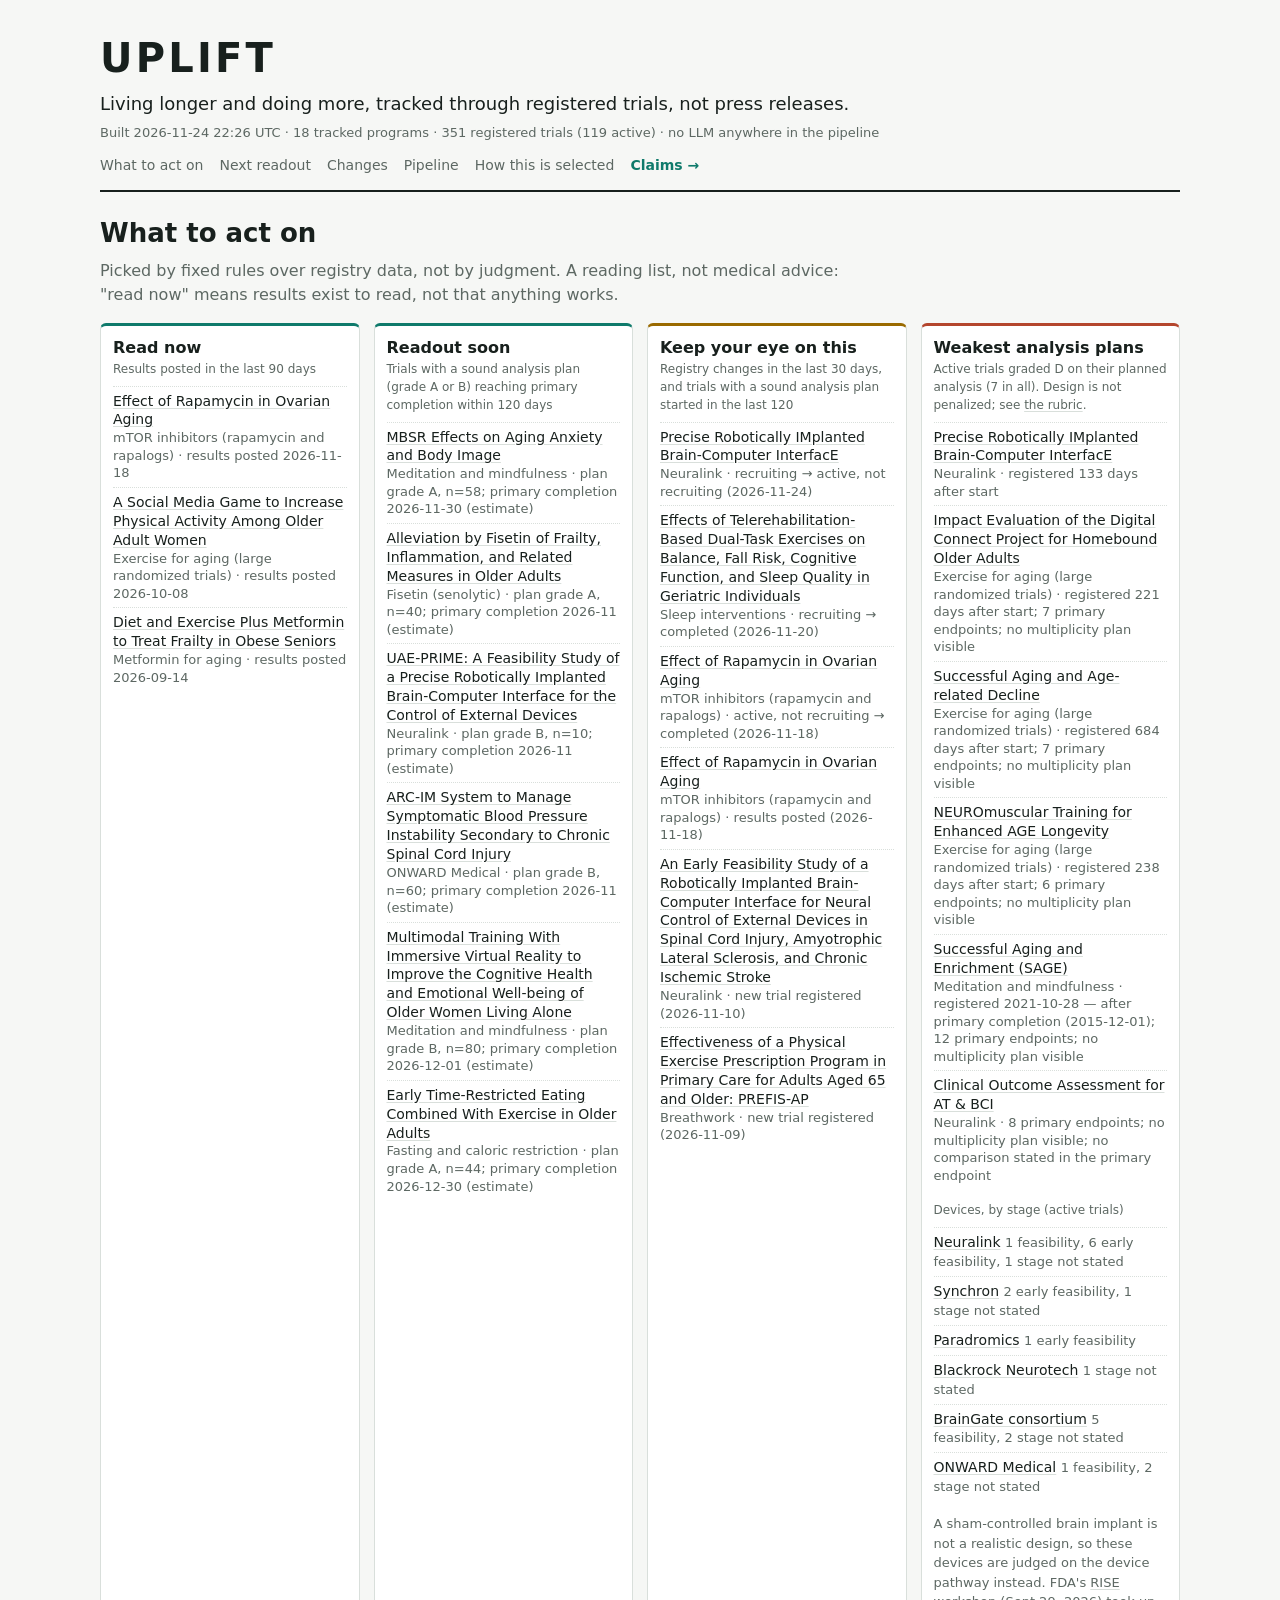
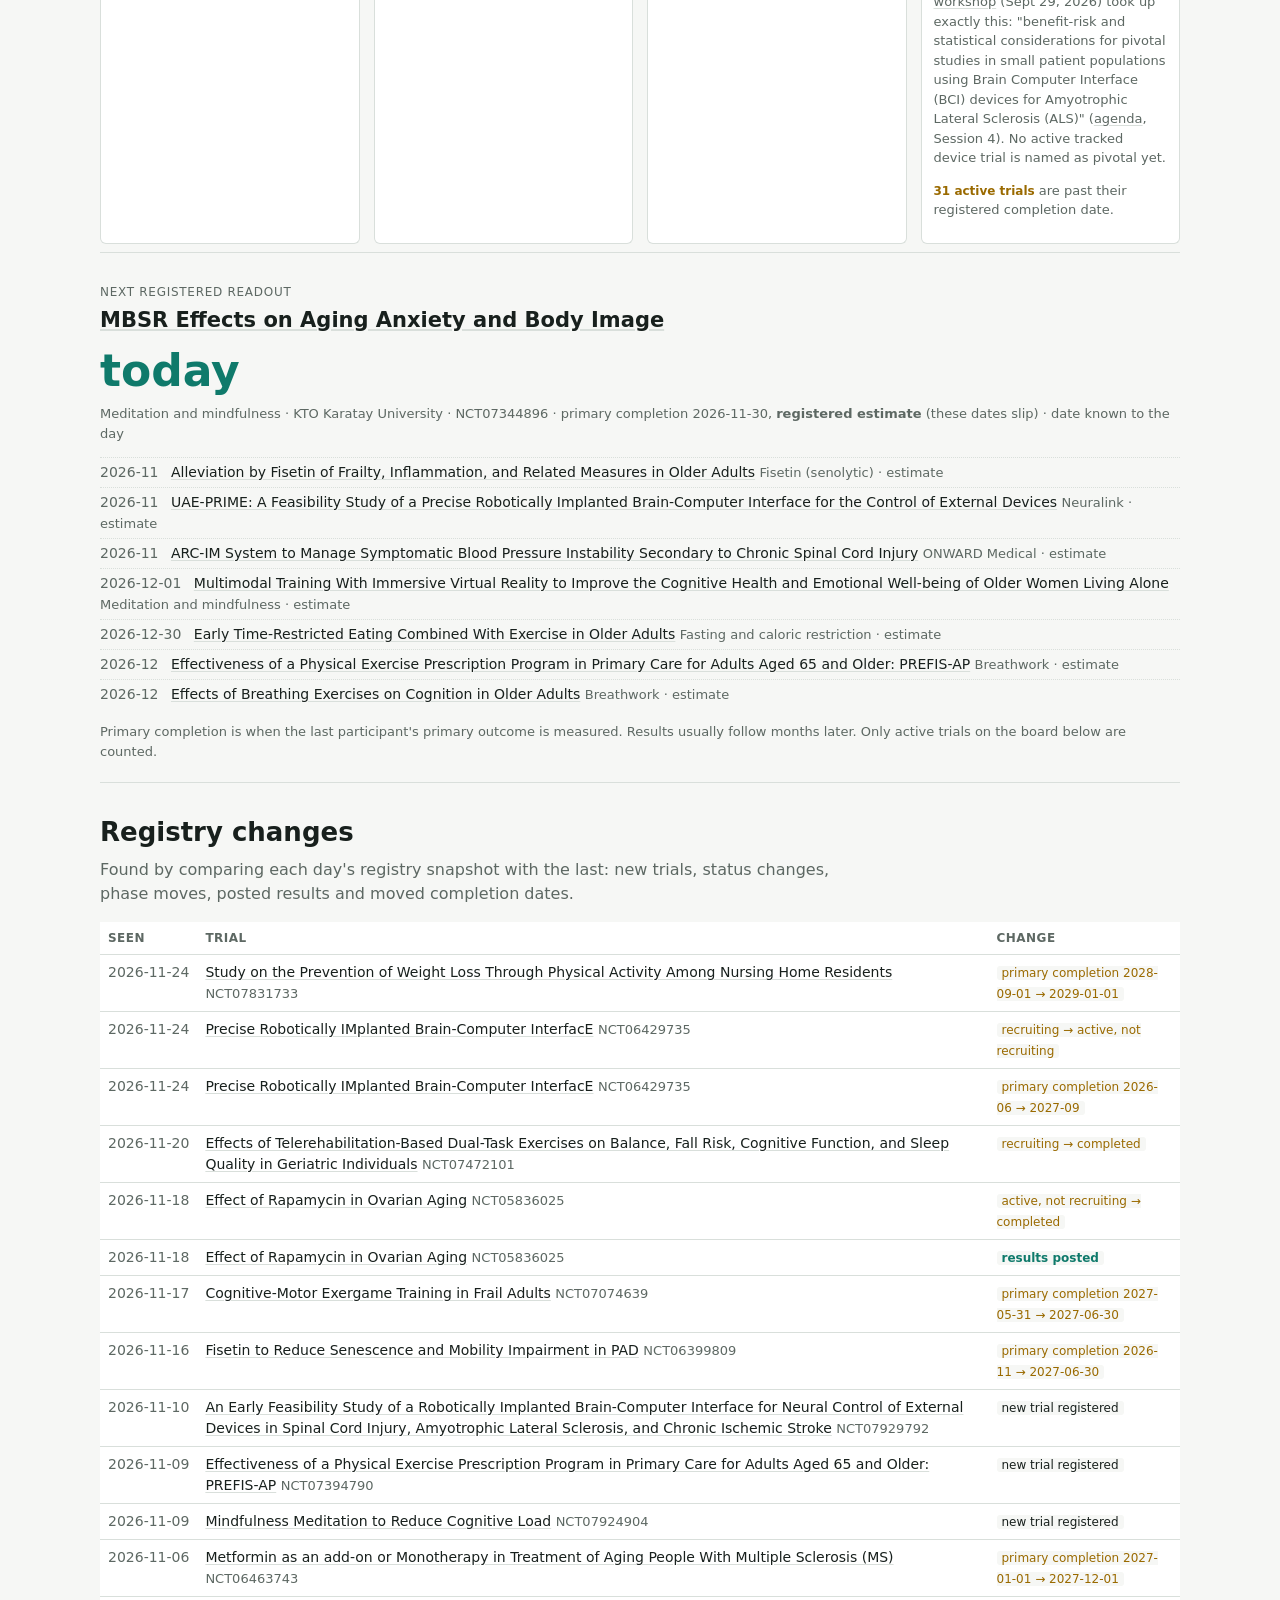
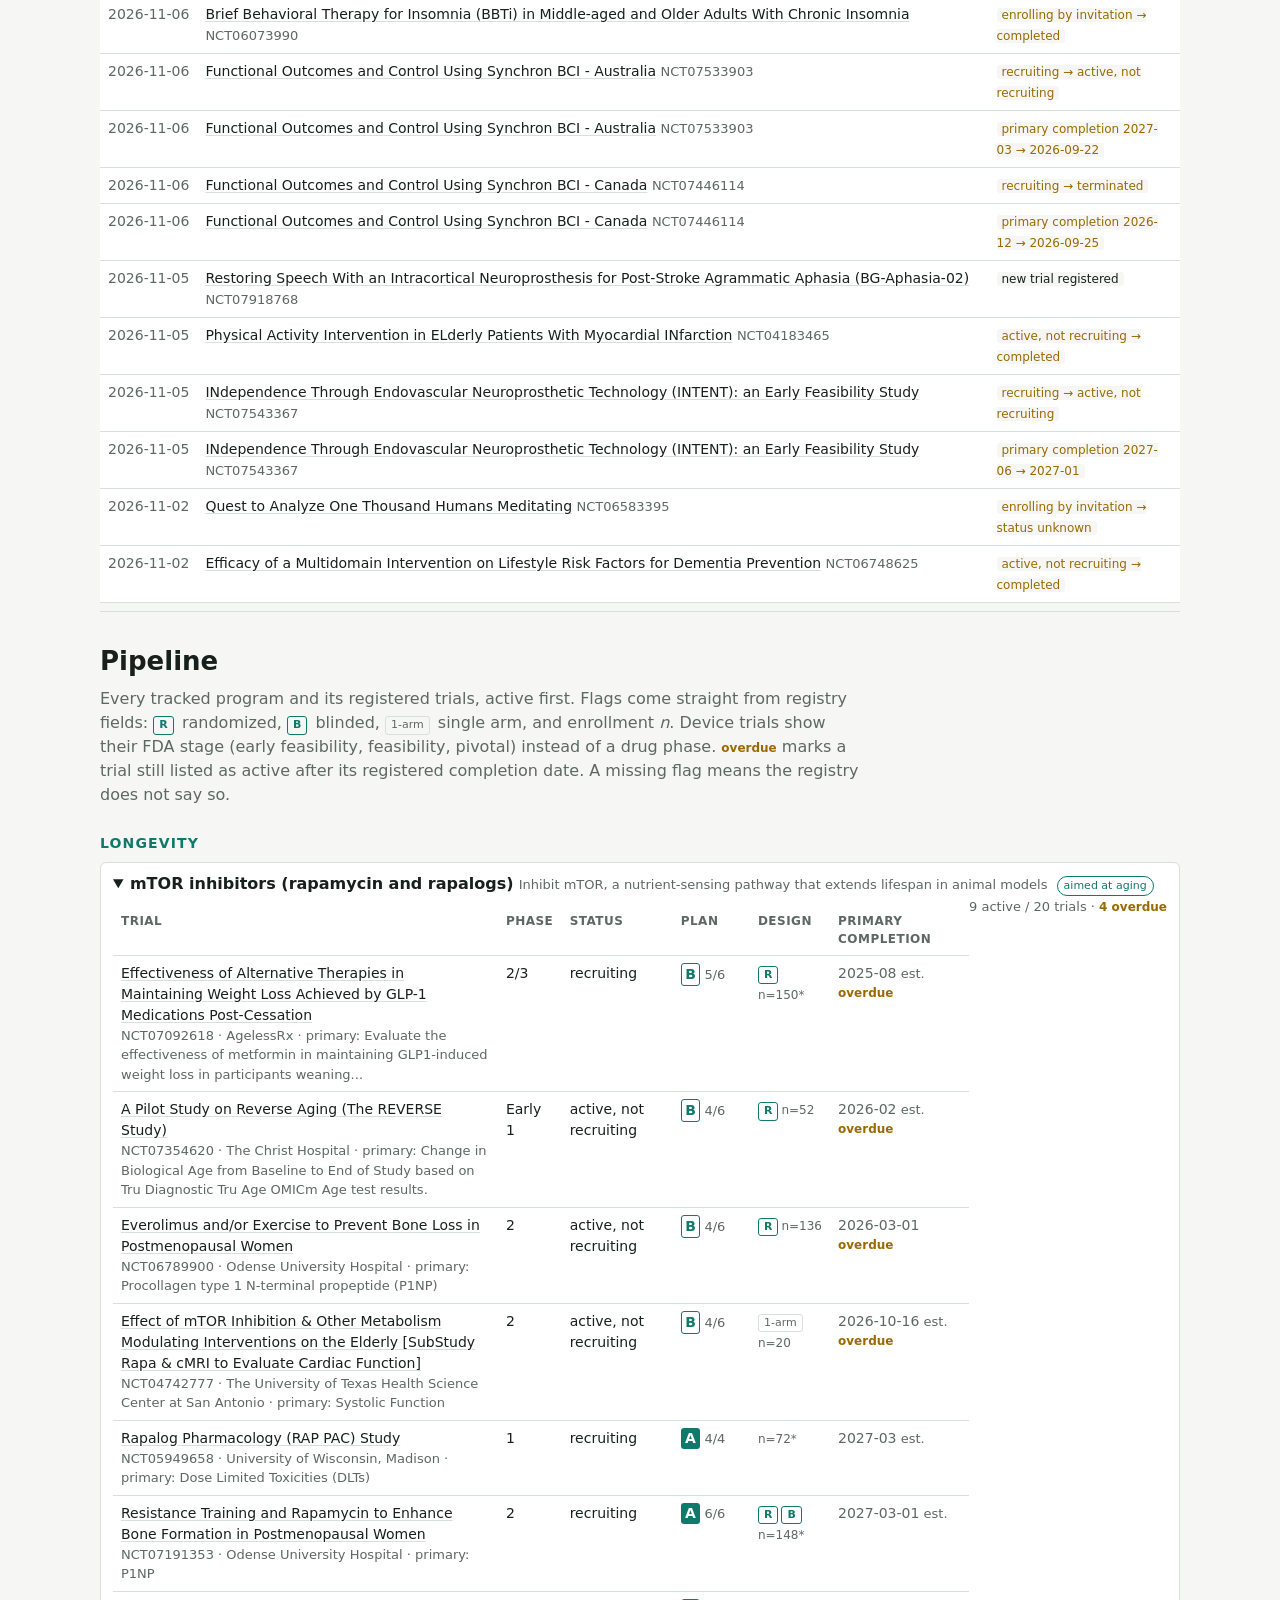
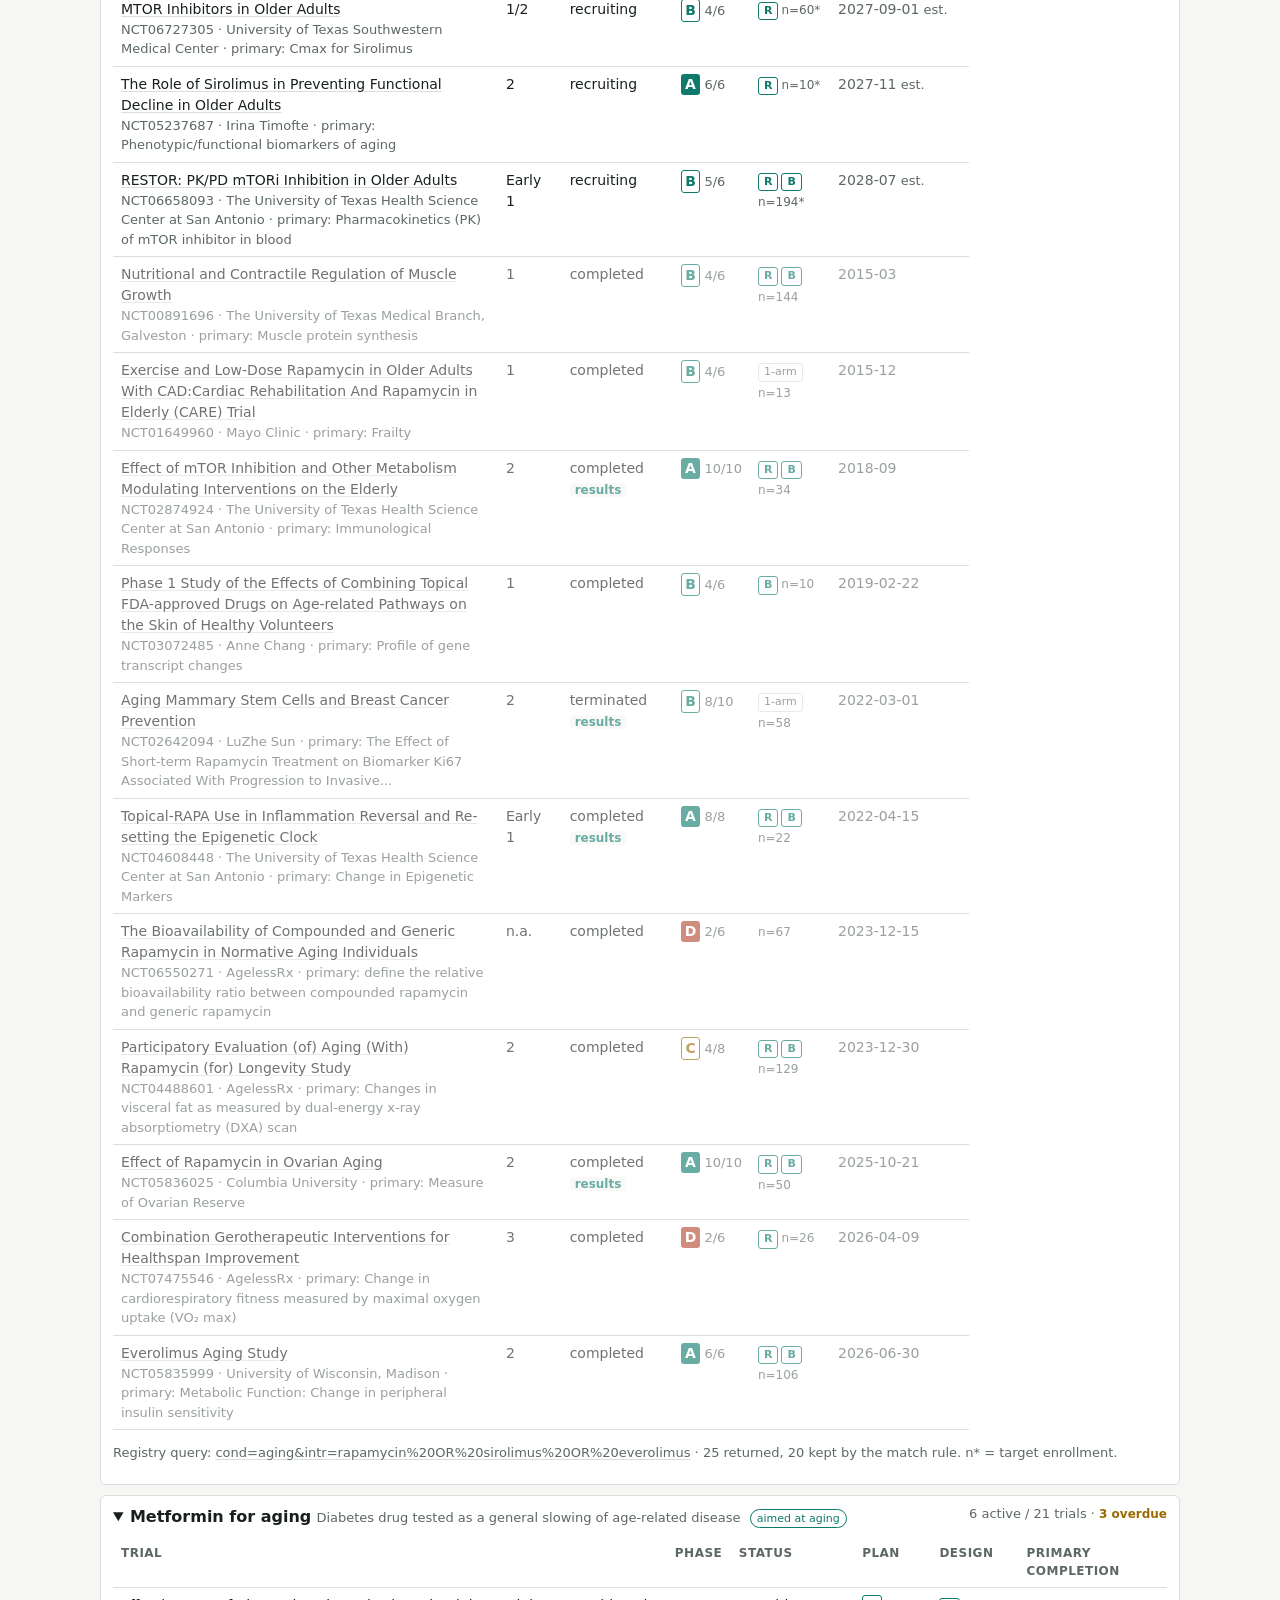
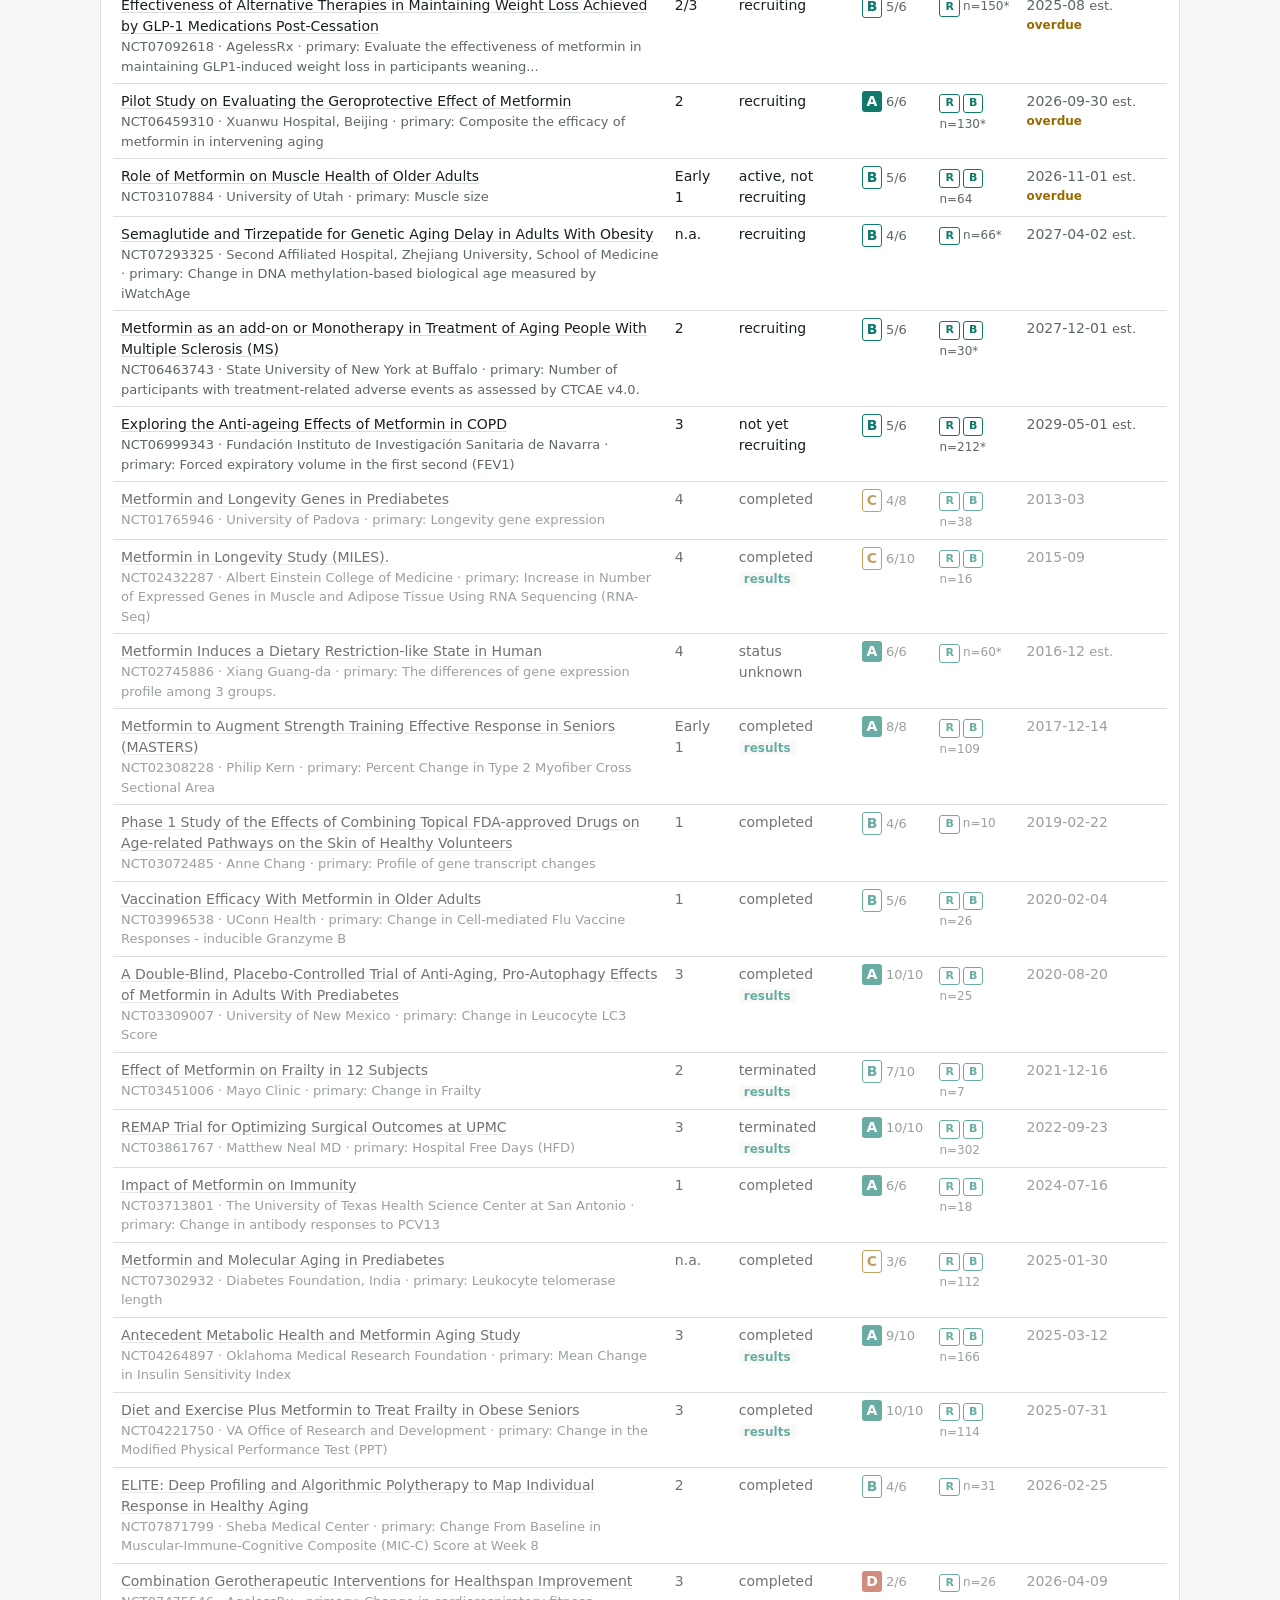
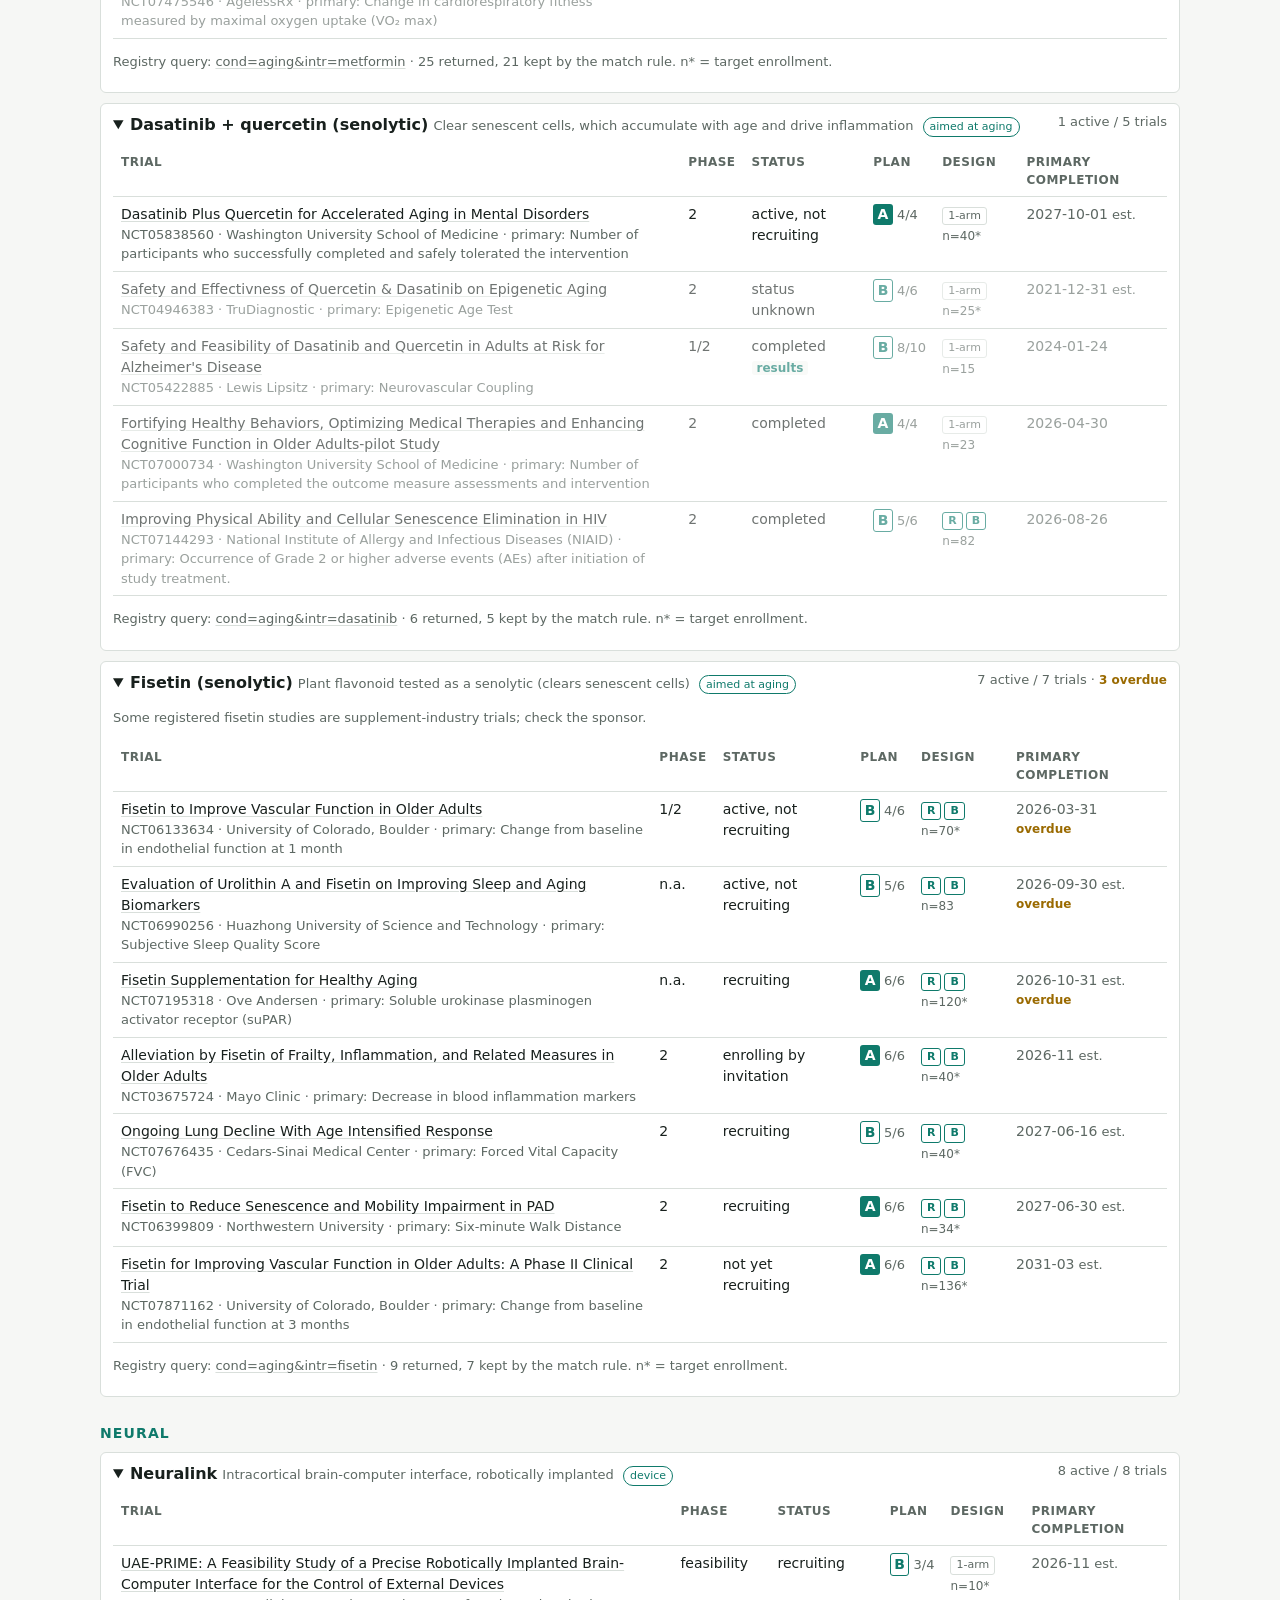
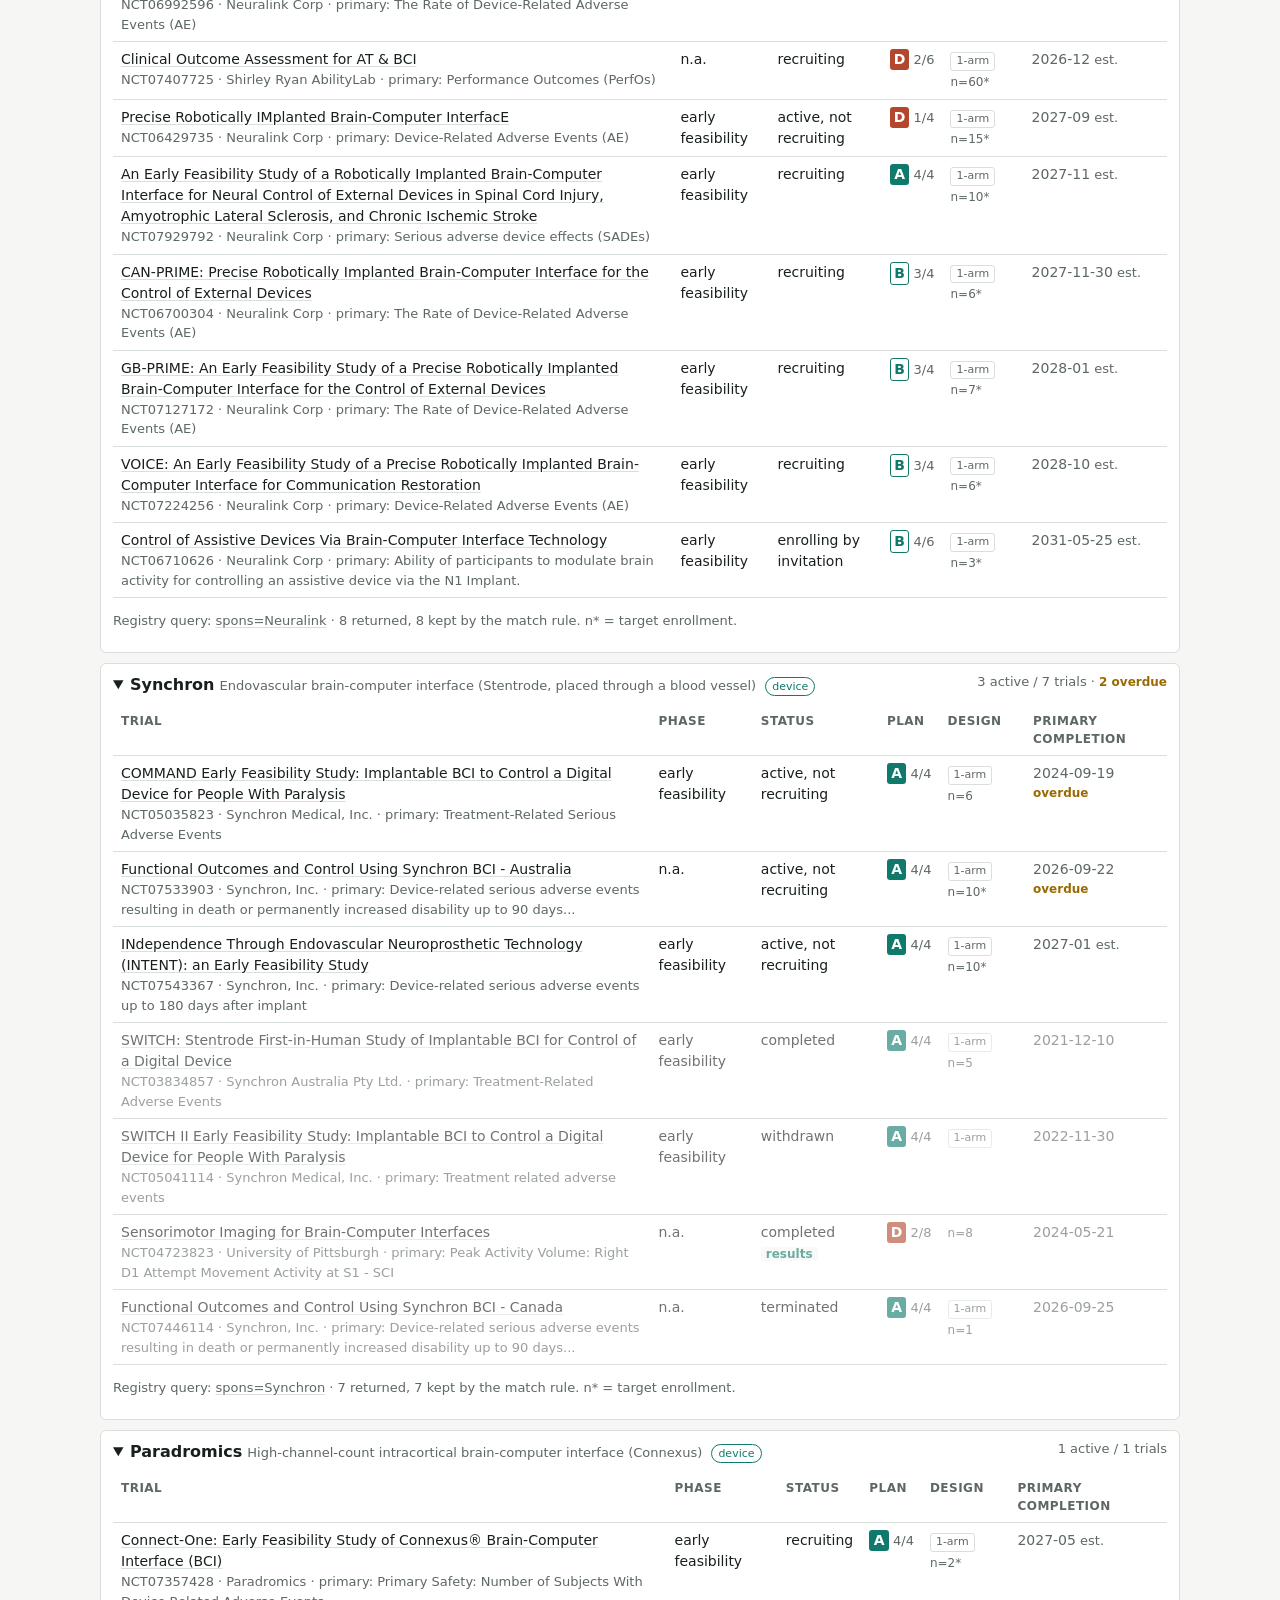
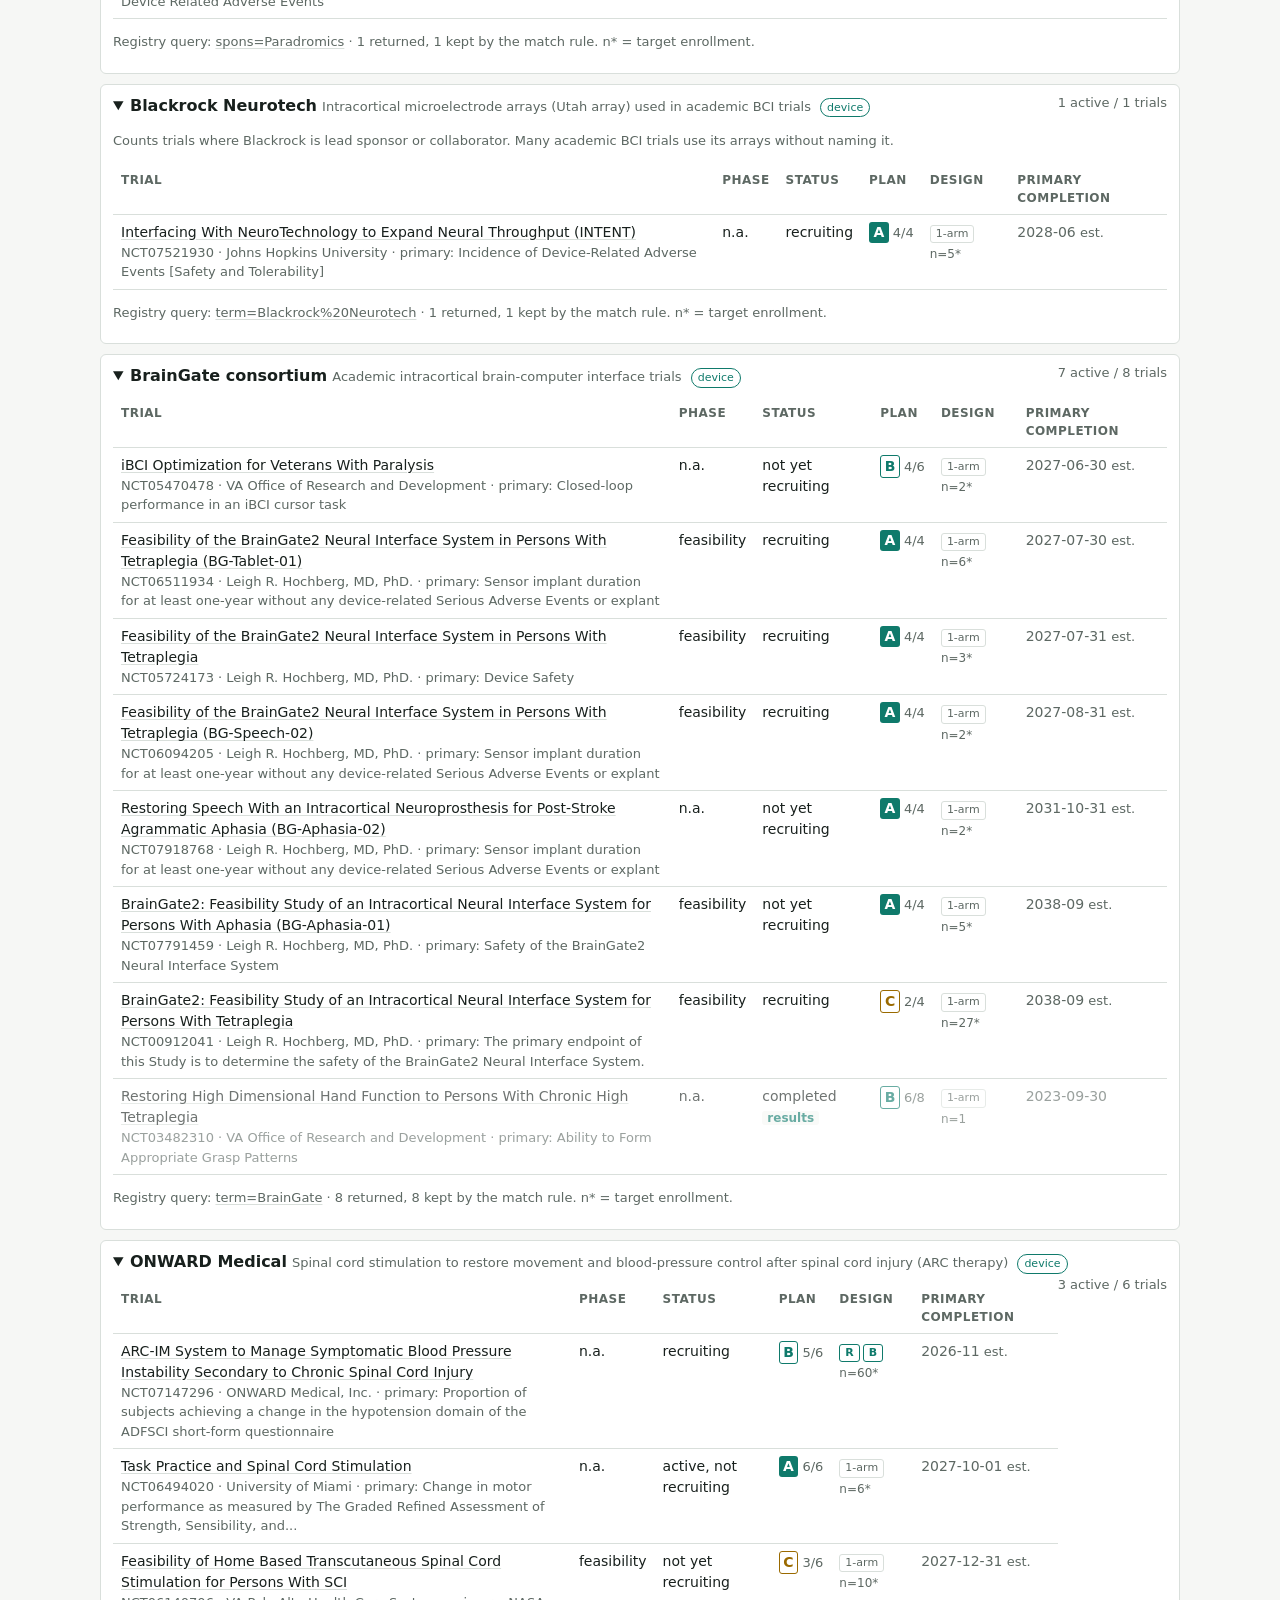
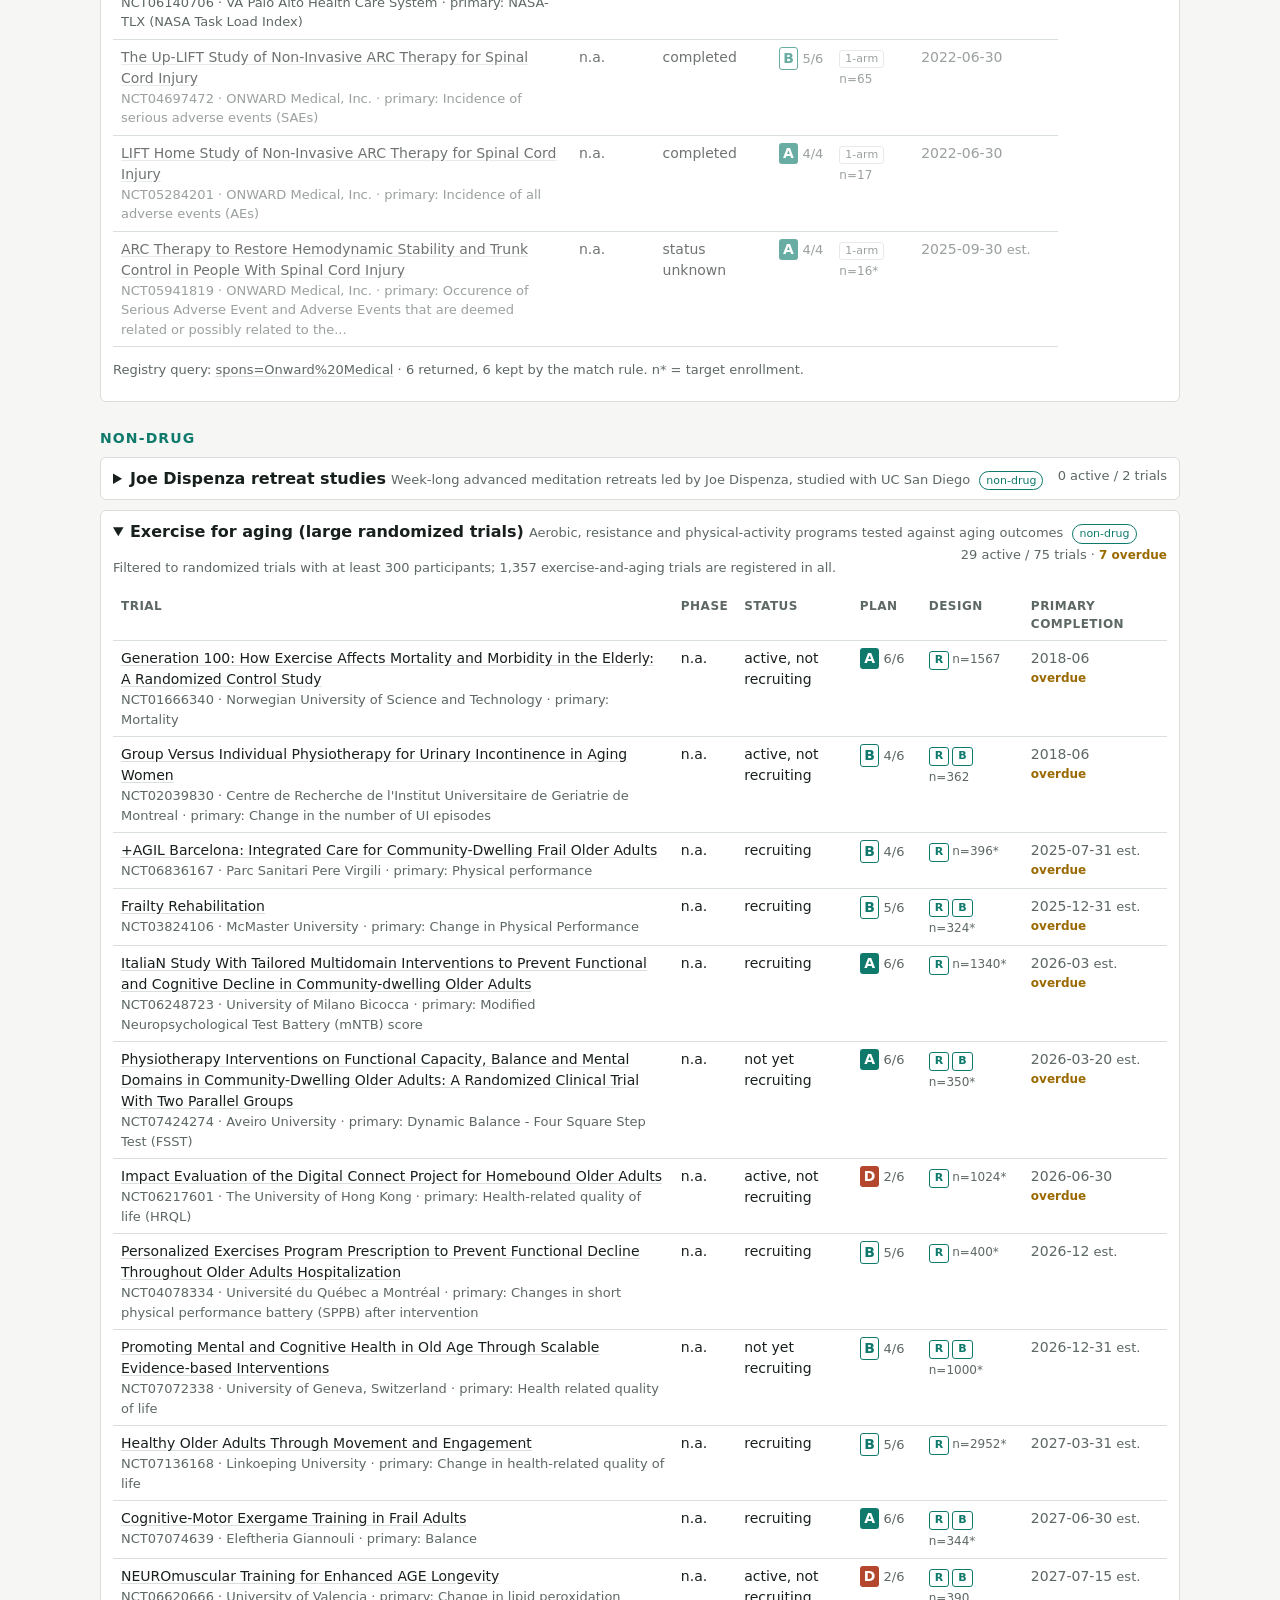
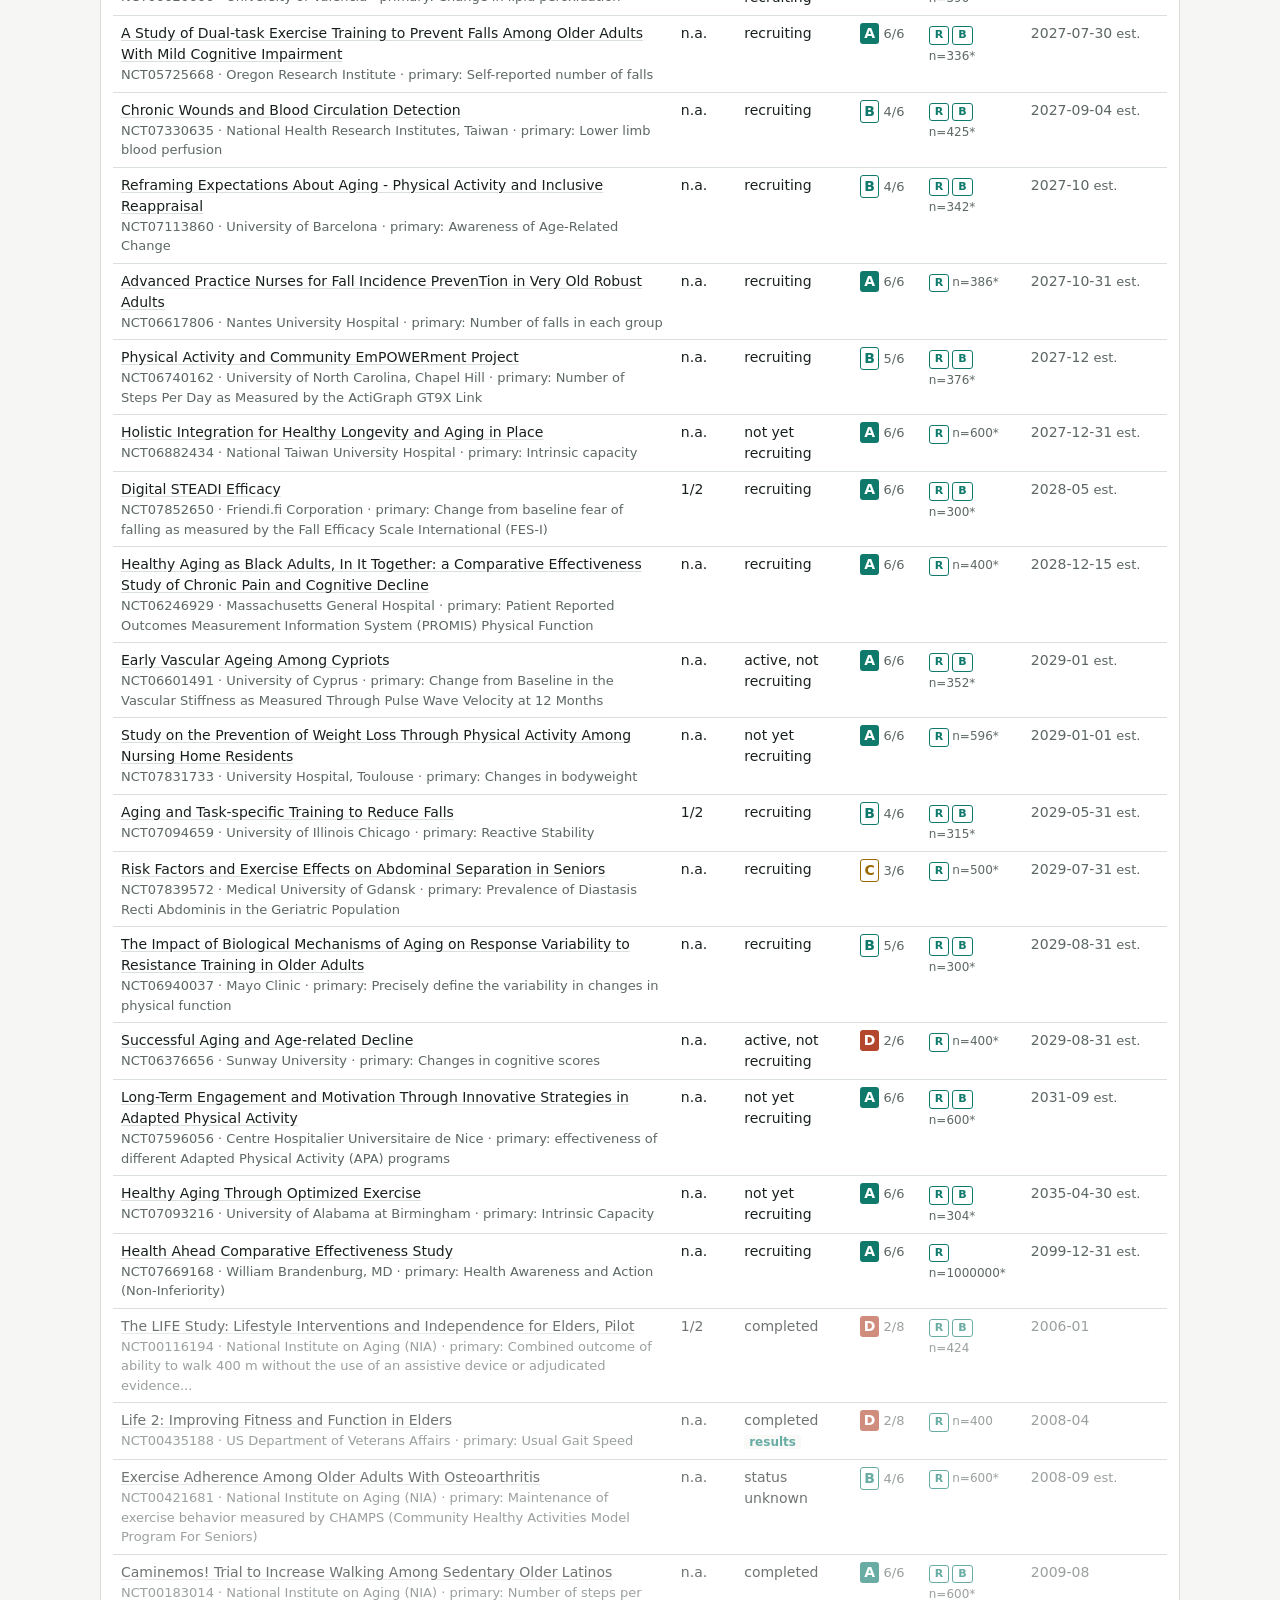
==== docs/index.html @ c0e05e1e "chore: refresh 2026-11-24 22:26 UTC" ====
<!doctype html>
<html lang="en">
<head>
<meta charset="utf-8">
<meta name="viewport" content="width=device-width, initial-scale=1">
<title>UPLIFT</title>
<meta name="description" content="Frontier human enhancement — longevity, brain-computer interfaces, augmentation — tracked through registered trials. Refreshed on a schedule.">
<style>:root {
  --bg: #f6f7f5; --panel: #ffffff; --ink: #18201d; --muted: #5d6863; --rule: #d9dfdb;
  --accent: #0f7a6b; --stale: #b4462d; --warn: #9a6a00;
}
@media (prefers-color-scheme: dark) {
  :root {
    --bg: #111614; --panel: #18201d; --ink: #e4ebe7; --muted: #94a19b; --rule: #2a3430;
    --accent: #3cc2ab; --stale: #e0775c; --warn: #d9a93a;
  }
}
* { box-sizing: border-box; }
body {
  margin: 0; background: var(--bg); color: var(--ink);
  font: 16px/1.5 system-ui, -apple-system, "Segoe UI", Roboto, sans-serif;
}
main { max-width: 1120px; margin: 0 auto; padding: 0 20px 40px; }
a { color: inherit; text-decoration-color: var(--rule); text-underline-offset: 2px; }
a:hover { text-decoration-color: var(--accent); }
header.mast { border-bottom: 2px solid var(--ink); padding: 28px 0 14px; }
header.mast h1 { margin: 0; font-size: 40px; letter-spacing: 0.08em; }
header.mast h1 a { text-decoration: none; }
.dek { margin: 2px 0 6px; font-size: 18px; }
.meta { color: var(--muted); font-size: 13px; }
nav.toc { display: flex; flex-wrap: wrap; gap: 6px 16px; margin-top: 12px; font-size: 14px; }
nav.toc a { color: var(--muted); text-decoration: none; }
nav.toc a:hover { color: var(--ink); }
nav.toc a.toc-claims { color: var(--accent); font-weight: 600; }
section { padding: 30px 0 8px; border-bottom: 1px solid var(--rule); }
h2 { margin: 0 0 6px; font-size: 26px; }
h3.lane { margin: 26px 0 8px; font-size: 14px; text-transform: uppercase; letter-spacing: 0.08em; color: var(--accent); }
.lede { color: var(--muted); margin: 0 0 16px; max-width: 75ch; }
.note, .cap { color: var(--muted); font-size: 13px; }
.stale { color: var(--stale); font-weight: 600; }
.pending { border-left: 3px solid var(--warn); padding: 4px 10px; color: var(--muted); font-size: 14px; }
.next-k { font-size: 12px; color: var(--muted); text-transform: uppercase; letter-spacing: 0.06em; }
.next-title { font-size: 21px; font-weight: 700; margin: 4px 0 2px; max-width: 80ch; }
.clock { font-size: 44px; font-weight: 300; color: var(--accent); font-variant-numeric: tabular-nums; }
.clock b { font-weight: 700; }
ol.after { list-style: none; padding: 0; margin: 14px 0 6px; font-size: 14px; }
ol.after li { padding: 4px 0; border-top: 1px dotted var(--rule); }
.when { color: var(--muted); font-variant-numeric: tabular-nums; white-space: nowrap; }
ol.after .when { margin-right: 8px; }
.tbl-wrap { overflow-x: auto; }
table { width: 100%; border-collapse: collapse; font-size: 14px; background: var(--panel); }
th, td { text-align: left; vertical-align: top; padding: 7px 8px; border-bottom: 1px solid var(--rule); }
th { font-size: 12px; color: var(--muted); text-transform: uppercase; letter-spacing: 0.04em; font-weight: 600; }
tr.inactive td { opacity: 0.62; }
details.prog { background: var(--panel); border: 1px solid var(--rule); border-radius: 6px; margin: 0 0 10px; padding: 8px 12px; }
details.prog summary { cursor: pointer; line-height: 1.6; }
details.prog .tbl-wrap { margin-top: 8px; }
.badge { display: inline-block; font-size: 11px; padding: 0 6px; border: 1px solid var(--accent); color: var(--accent); border-radius: 10px; margin-left: 4px; }
.count { float: right; font-size: 13px; color: var(--muted); }
.flag { display: inline-block; font-size: 11px; padding: 0 5px; margin-right: 3px; border: 1px solid var(--rule); border-radius: 3px; color: var(--muted); }
.flag.on { border-color: var(--accent); color: var(--accent); font-weight: 700; }
.flags .n { font-size: 12px; color: var(--muted); white-space: nowrap; }
.chg { font-size: 12px; padding: 0 5px; border-radius: 3px; background: var(--bg); }
.chg.results { color: var(--accent); font-weight: 600; }
.chg.status, .chg.date { color: var(--warn); }
ul.rules li { margin-bottom: 6px; max-width: 80ch; }
footer { padding-top: 26px; color: var(--muted); font-size: 14px; }
footer h2 { font-size: 20px; color: var(--ink); }
@media (max-width: 640px) {
  header.mast h1 { font-size: 30px; }
  .clock { font-size: 34px; }
  .count { float: none; display: block; }
  th:nth-child(5), td:nth-child(5) { display: none; }
}
.overdue { color: var(--warn); font-size: 12px; font-weight: 600; }
.note a, code { overflow-wrap: anywhere; word-break: break-word; }

/* Actionable summary */
section.summary { padding-top: 22px; }
.sum-grid { display: grid; grid-template-columns: repeat(auto-fit, minmax(250px, 1fr)); gap: 14px; }
.sum { background: var(--panel); border: 1px solid var(--rule); border-top: 3px solid var(--accent); border-radius: 6px; padding: 10px 12px; }
.sum.soon { border-top-color: var(--accent); }
.sum.watch { border-top-color: var(--warn); }
.sum.caution { border-top-color: var(--stale); }
.sum h3 { margin: 0; font-size: 16px; }
.sum .rule { margin: 0 0 8px; font-size: 12px; color: var(--muted); }
.sum ul { list-style: none; padding: 0; margin: 0; font-size: 14px; }
.sum li { padding: 5px 0; border-top: 1px dotted var(--rule); line-height: 1.35; }
.sum .none { color: var(--muted); font-size: 14px; font-style: italic; margin: 4px 0; }
.sum .dev-k { margin-top: 12px; }
td.grade { white-space: nowrap; cursor: help; }
td.grade b { display: inline-block; min-width: 1.4em; text-align: center; border-radius: 3px; padding: 0 3px; }
td.gA b { background: var(--accent); color: var(--panel); }
td.gB b { border: 1px solid var(--accent); color: var(--accent); }
td.gC b { border: 1px solid var(--warn); color: var(--warn); }
td.gD b { background: var(--stale); color: var(--panel); }
</style>
<link rel="stylesheet" href="https://gcicc.github.io/suite/network.css">
<script src="https://gcicc.github.io/suite/network.js" data-section="uplift" data-built="2026-11-24 22:26 UTC" data-next="every 6h" defer></script>
</head>
<body>
<main>
<header class="mast">
  <h1><a href="index.html">UPLIFT</a></h1>
  <p class="dek">Living longer and doing more, tracked through registered trials, not press releases.</p>
  <div class="meta">Built 2026-11-24 22:26 UTC · 18 tracked programs · 351 registered trials (119 active) · no LLM anywhere in the pipeline</div>
  <nav class="toc">
    <a href="#summary">What to act on</a>
    <a href="#next">Next readout</a>
    <a href="#changes">Changes</a>
    <a href="#board">Pipeline</a>
    <a href="#rules">How this is selected</a>
    <a href="claims.html" class="toc-claims">Claims →</a>
  </nav>
</header>

<section id="summary" class="summary">
  <h2>What to act on</h2>
  <p class="lede">Picked by fixed rules over registry data, not by judgment. A reading list, not medical advice: "read now" means results exist to read, not that anything works.</p>
  <div class="sum-grid">
    <div class="sum read"><h3>Read now</h3><p class="rule">Results posted in the last 90 days</p>
<ul><li><a href="https://clinicaltrials.gov/study/NCT05836025">Effect of Rapamycin in Ovarian Aging</a><div class="note">mTOR inhibitors (rapamycin and rapalogs) · results posted 2026-11-18</div></li><li><a href="https://clinicaltrials.gov/study/NCT04095923">A Social Media Game to Increase Physical Activity Among Older Adult Women</a><div class="note">Exercise for aging (large randomized trials) · results posted 2026-10-08</div></li><li><a href="https://clinicaltrials.gov/study/NCT04221750">Diet and Exercise Plus Metformin to Treat Frailty in Obese Seniors</a><div class="note">Metformin for aging · results posted 2026-09-14</div></li></ul>
</div>
    <div class="sum soon"><h3>Readout soon</h3><p class="rule">Trials with a sound analysis plan (grade A or B) reaching primary completion within 120 days</p>
<ul><li><a href="https://clinicaltrials.gov/study/NCT07344896">MBSR Effects on Aging Anxiety and Body Image</a><div class="note">Meditation and mindfulness · plan grade A, n=58; primary completion 2026-11-30 (estimate)</div></li><li><a href="https://clinicaltrials.gov/study/NCT03675724">Alleviation by Fisetin of Frailty, Inflammation, and Related Measures in Older Adults</a><div class="note">Fisetin (senolytic) · plan grade A, n=40; primary completion 2026-11 (estimate)</div></li><li><a href="https://clinicaltrials.gov/study/NCT06992596">UAE-PRIME: A Feasibility Study of a Precise Robotically Implanted Brain-Computer Interface for the Control of External Devices</a><div class="note">Neuralink · plan grade B, n=10; primary completion 2026-11 (estimate)</div></li><li><a href="https://clinicaltrials.gov/study/NCT07147296">ARC-IM System to Manage Symptomatic Blood Pressure Instability Secondary to Chronic Spinal Cord Injury</a><div class="note">ONWARD Medical · plan grade B, n=60; primary completion 2026-11 (estimate)</div></li><li><a href="https://clinicaltrials.gov/study/NCT06956794">Multimodal Training With Immersive Virtual Reality to Improve the Cognitive Health and Emotional Well-being of Older Women Living Alone</a><div class="note">Meditation and mindfulness · plan grade B, n=80; primary completion 2026-12-01 (estimate)</div></li><li><a href="https://clinicaltrials.gov/study/NCT07695961">Early Time-Restricted Eating Combined With Exercise in Older Adults</a><div class="note">Fasting and caloric restriction · plan grade A, n=44; primary completion 2026-12-30 (estimate)</div></li></ul>
</div>
    <div class="sum watch"><h3>Keep your eye on this</h3><p class="rule">Registry changes in the last 30 days, and trials with a sound analysis plan started in the last 120</p>
<ul><li><a href="https://clinicaltrials.gov/study/NCT06429735">Precise Robotically IMplanted Brain-Computer InterfacE</a><div class="note">Neuralink · recruiting → active, not recruiting (2026-11-24)</div></li><li><a href="https://clinicaltrials.gov/study/NCT07472101">Effects of Telerehabilitation-Based Dual-Task Exercises on Balance, Fall Risk, Cognitive Function, and Sleep Quality in Geriatric Individuals</a><div class="note">Sleep interventions · recruiting → completed (2026-11-20)</div></li><li><a href="https://clinicaltrials.gov/study/NCT05836025">Effect of Rapamycin in Ovarian Aging</a><div class="note">mTOR inhibitors (rapamycin and rapalogs) · active, not recruiting → completed (2026-11-18)</div></li><li><a href="https://clinicaltrials.gov/study/NCT05836025">Effect of Rapamycin in Ovarian Aging</a><div class="note">mTOR inhibitors (rapamycin and rapalogs) · results posted (2026-11-18)</div></li><li><a href="https://clinicaltrials.gov/study/NCT07929792">An Early Feasibility Study of a Robotically Implanted Brain-Computer Interface for Neural Control of External Devices in Spinal Cord Injury, Amyotrophic Lateral Sclerosis, and Chronic Ischemic Stroke</a><div class="note">Neuralink · new trial registered (2026-11-10)</div></li><li><a href="https://clinicaltrials.gov/study/NCT07394790">Effectiveness of a Physical Exercise Prescription Program in Primary Care for Adults Aged 65 and Older: PREFIS-AP</a><div class="note">Breathwork · new trial registered (2026-11-09)</div></li></ul>
</div>
    <div class="sum caution"><h3>Weakest analysis plans</h3><p class="rule">Active trials graded D on their planned analysis (7 in all). Design is not penalized; see <a href="#rules">the rubric</a>.</p>
<ul><li><a href="https://clinicaltrials.gov/study/NCT06429735">Precise Robotically IMplanted Brain-Computer InterfacE</a><div class="note">Neuralink · registered 133 days after start</div></li><li><a href="https://clinicaltrials.gov/study/NCT06217601">Impact Evaluation of the Digital Connect Project for Homebound Older Adults</a><div class="note">Exercise for aging (large randomized trials) · registered 221 days after start; 7 primary endpoints; no multiplicity plan visible</div></li><li><a href="https://clinicaltrials.gov/study/NCT06376656">Successful Aging and Age-related Decline</a><div class="note">Exercise for aging (large randomized trials) · registered 684 days after start; 7 primary endpoints; no multiplicity plan visible</div></li><li><a href="https://clinicaltrials.gov/study/NCT06620666">NEUROmuscular Training for Enhanced AGE Longevity</a><div class="note">Exercise for aging (large randomized trials) · registered 238 days after start; 6 primary endpoints; no multiplicity plan visible</div></li><li><a href="https://clinicaltrials.gov/study/NCT05128396">Successful Aging and Enrichment (SAGE)</a><div class="note">Meditation and mindfulness · registered 2021-10-28 — after primary completion (2015-12-01); 12 primary endpoints; no multiplicity plan visible</div></li><li><a href="https://clinicaltrials.gov/study/NCT07407725">Clinical Outcome Assessment for AT &amp; BCI</a><div class="note">Neuralink · 8 primary endpoints; no multiplicity plan visible; no comparison stated in the primary endpoint</div></li></ul><p class="rule dev-k">Devices, by stage (active trials)</p><ul class="dev"><li><a href="#neuralink">Neuralink</a> <span class="note">1 feasibility, 6 early feasibility, 1 stage not stated</span></li><li><a href="#synchron">Synchron</a> <span class="note">2 early feasibility, 1 stage not stated</span></li><li><a href="#paradromics">Paradromics</a> <span class="note">1 early feasibility</span></li><li><a href="#blackrock">Blackrock Neurotech</a> <span class="note">1 stage not stated</span></li><li><a href="#braingate">BrainGate consortium</a> <span class="note">5 feasibility, 2 stage not stated</span></li><li><a href="#onward">ONWARD Medical</a> <span class="note">1 feasibility, 2 stage not stated</span></li></ul>
      <p class="note">A sham-controlled brain implant is not a realistic design, so these devices are judged on the device pathway instead. FDA's <a href="https://www.fda.gov/news-events/fda-meetings-conferences-and-workshops/rise-challenge-statistical-considerations-rare-disease-clinical-investigations-09292026">RISE workshop</a> (Sept 29, 2026) took up exactly this: "benefit-risk and statistical considerations for pivotal studies in small patient populations using Brain Computer Interface (BCI) devices for Amyotrophic Lateral Sclerosis (ALS)" (<a href="https://healthpolicy.duke.edu/sites/default/files/2026-08/Draft%20Agenda_RISE%204_8.18.26.pdf">agenda</a>, Session 4). No active tracked device trial is named as pivotal yet.</p><p class="note"><span class="overdue">31 active trials</span> are past their registered completion date.</p></div>
  </div>
</section>

<section id="next" class="next">
  <div class="next-k">Next registered readout</div>
  <div class="next-title"><a href="https://clinicaltrials.gov/study/NCT07344896">MBSR Effects on Aging Anxiety and Body Image</a></div>
  <div class="clock" id="clock" data-date="2026-11-30" data-precision="day">2026-11-30</div>
  <div class="note">Meditation and mindfulness · KTO Karatay University · NCT07344896 · primary completion 2026-11-30, <strong>registered estimate</strong> (these dates slip) · date known to the day</div>
  <ol class="after">
<li><span class="when">2026-11</span> <a href="https://clinicaltrials.gov/study/NCT03675724">Alleviation by Fisetin of Frailty, Inflammation, and Related Measures in Older Adults</a> <span class="note">Fisetin (senolytic) · estimate</span></li><li><span class="when">2026-11</span> <a href="https://clinicaltrials.gov/study/NCT06992596">UAE-PRIME: A Feasibility Study of a Precise Robotically Implanted Brain-Computer Interface for the Control of External Devices</a> <span class="note">Neuralink · estimate</span></li><li><span class="when">2026-11</span> <a href="https://clinicaltrials.gov/study/NCT07147296">ARC-IM System to Manage Symptomatic Blood Pressure Instability Secondary to Chronic Spinal Cord Injury</a> <span class="note">ONWARD Medical · estimate</span></li><li><span class="when">2026-12-01</span> <a href="https://clinicaltrials.gov/study/NCT06956794">Multimodal Training With Immersive Virtual Reality to Improve the Cognitive Health and Emotional Well-being of Older Women Living Alone</a> <span class="note">Meditation and mindfulness · estimate</span></li><li><span class="when">2026-12-30</span> <a href="https://clinicaltrials.gov/study/NCT07695961">Early Time-Restricted Eating Combined With Exercise in Older Adults</a> <span class="note">Fasting and caloric restriction · estimate</span></li><li><span class="when">2026-12</span> <a href="https://clinicaltrials.gov/study/NCT07394790">Effectiveness of a Physical Exercise Prescription Program in Primary Care for Adults Aged 65 and Older: PREFIS-AP</a> <span class="note">Breathwork · estimate</span></li><li><span class="when">2026-12</span> <a href="https://clinicaltrials.gov/study/NCT07505914">Effects of Breathing Exercises on Cognition in Older Adults</a> <span class="note">Breathwork · estimate</span></li>  </ol>
  <p class="cap">Primary completion is when the last participant's primary outcome is measured. Results usually follow months later. Only active trials on the board below are counted.</p>
</section>

<section id="changes">
  <h2>Registry changes</h2>
  <p class="lede">Found by comparing each day's registry snapshot with the last: new trials, status changes, phase moves, posted results and moved completion dates.</p>
  <div class="tbl-wrap"><table>
    <tr><th>Seen</th><th>Trial</th><th>Change</th></tr>
<tr><td class="when">2026-11-24</td><td><a href="https://clinicaltrials.gov/study/NCT07831733">Study on the Prevention of Weight Loss Through Physical Activity Among Nursing Home Residents</a> <span class="note">NCT07831733</span></td><td><span class="chg date">primary completion 2028-09-01 → 2029-01-01</span></td></tr><tr><td class="when">2026-11-24</td><td><a href="https://clinicaltrials.gov/study/NCT06429735">Precise Robotically IMplanted Brain-Computer InterfacE</a> <span class="note">NCT06429735</span></td><td><span class="chg status">recruiting → active, not recruiting</span></td></tr><tr><td class="when">2026-11-24</td><td><a href="https://clinicaltrials.gov/study/NCT06429735">Precise Robotically IMplanted Brain-Computer InterfacE</a> <span class="note">NCT06429735</span></td><td><span class="chg date">primary completion 2026-06 → 2027-09</span></td></tr><tr><td class="when">2026-11-20</td><td><a href="https://clinicaltrials.gov/study/NCT07472101">Effects of Telerehabilitation-Based Dual-Task Exercises on Balance, Fall Risk, Cognitive Function, and Sleep Quality in Geriatric Individuals</a> <span class="note">NCT07472101</span></td><td><span class="chg status">recruiting → completed</span></td></tr><tr><td class="when">2026-11-18</td><td><a href="https://clinicaltrials.gov/study/NCT05836025">Effect of Rapamycin in Ovarian Aging</a> <span class="note">NCT05836025</span></td><td><span class="chg status">active, not recruiting → completed</span></td></tr><tr><td class="when">2026-11-18</td><td><a href="https://clinicaltrials.gov/study/NCT05836025">Effect of Rapamycin in Ovarian Aging</a> <span class="note">NCT05836025</span></td><td><span class="chg results">results posted</span></td></tr><tr><td class="when">2026-11-17</td><td><a href="https://clinicaltrials.gov/study/NCT07074639">Cognitive-Motor Exergame Training in Frail Adults</a> <span class="note">NCT07074639</span></td><td><span class="chg date">primary completion 2027-05-31 → 2027-06-30</span></td></tr><tr><td class="when">2026-11-16</td><td><a href="https://clinicaltrials.gov/study/NCT06399809">Fisetin to Reduce Senescence and Mobility Impairment in PAD</a> <span class="note">NCT06399809</span></td><td><span class="chg date">primary completion 2026-11 → 2027-06-30</span></td></tr><tr><td class="when">2026-11-10</td><td><a href="https://clinicaltrials.gov/study/NCT07929792">An Early Feasibility Study of a Robotically Implanted Brain-Computer Interface for Neural Control of External Devices in Spinal Cord Injury, Amyotrophic Lateral Sclerosis, and Chronic Ischemic Stroke</a> <span class="note">NCT07929792</span></td><td><span class="chg new">new trial registered</span></td></tr><tr><td class="when">2026-11-09</td><td><a href="https://clinicaltrials.gov/study/NCT07394790">Effectiveness of a Physical Exercise Prescription Program in Primary Care for Adults Aged 65 and Older: PREFIS-AP</a> <span class="note">NCT07394790</span></td><td><span class="chg new">new trial registered</span></td></tr><tr><td class="when">2026-11-09</td><td><a href="https://clinicaltrials.gov/study/NCT07924904">Mindfulness Meditation to Reduce Cognitive Load</a> <span class="note">NCT07924904</span></td><td><span class="chg new">new trial registered</span></td></tr><tr><td class="when">2026-11-06</td><td><a href="https://clinicaltrials.gov/study/NCT06463743">Metformin as an add-on or Monotherapy in Treatment of Aging People With Multiple Sclerosis (MS)</a> <span class="note">NCT06463743</span></td><td><span class="chg date">primary completion 2027-01-01 → 2027-12-01</span></td></tr><tr><td class="when">2026-11-06</td><td><a href="https://clinicaltrials.gov/study/NCT06073990">Brief Behavioral Therapy for Insomnia (BBTi) in Middle-aged and Older Adults With Chronic Insomnia</a> <span class="note">NCT06073990</span></td><td><span class="chg status">enrolling by invitation → completed</span></td></tr><tr><td class="when">2026-11-06</td><td><a href="https://clinicaltrials.gov/study/NCT07533903">Functional Outcomes and Control Using Synchron BCI - Australia</a> <span class="note">NCT07533903</span></td><td><span class="chg status">recruiting → active, not recruiting</span></td></tr><tr><td class="when">2026-11-06</td><td><a href="https://clinicaltrials.gov/study/NCT07533903">Functional Outcomes and Control Using Synchron BCI - Australia</a> <span class="note">NCT07533903</span></td><td><span class="chg date">primary completion 2027-03 → 2026-09-22</span></td></tr><tr><td class="when">2026-11-06</td><td><a href="https://clinicaltrials.gov/study/NCT07446114">Functional Outcomes and Control Using Synchron BCI - Canada</a> <span class="note">NCT07446114</span></td><td><span class="chg status">recruiting → terminated</span></td></tr><tr><td class="when">2026-11-06</td><td><a href="https://clinicaltrials.gov/study/NCT07446114">Functional Outcomes and Control Using Synchron BCI - Canada</a> <span class="note">NCT07446114</span></td><td><span class="chg date">primary completion 2026-12 → 2026-09-25</span></td></tr><tr><td class="when">2026-11-05</td><td><a href="https://clinicaltrials.gov/study/NCT07918768">Restoring Speech With an Intracortical Neuroprosthesis for Post-Stroke Agrammatic Aphasia (BG-Aphasia-02)</a> <span class="note">NCT07918768</span></td><td><span class="chg new">new trial registered</span></td></tr><tr><td class="when">2026-11-05</td><td><a href="https://clinicaltrials.gov/study/NCT04183465">Physical Activity Intervention in ELderly Patients With Myocardial INfarction</a> <span class="note">NCT04183465</span></td><td><span class="chg status">active, not recruiting → completed</span></td></tr><tr><td class="when">2026-11-05</td><td><a href="https://clinicaltrials.gov/study/NCT07543367">INdependence Through Endovascular Neuroprosthetic Technology (INTENT): an Early Feasibility Study</a> <span class="note">NCT07543367</span></td><td><span class="chg status">recruiting → active, not recruiting</span></td></tr><tr><td class="when">2026-11-05</td><td><a href="https://clinicaltrials.gov/study/NCT07543367">INdependence Through Endovascular Neuroprosthetic Technology (INTENT): an Early Feasibility Study</a> <span class="note">NCT07543367</span></td><td><span class="chg date">primary completion 2027-06 → 2027-01</span></td></tr><tr><td class="when">2026-11-02</td><td><a href="https://clinicaltrials.gov/study/NCT06583395">Quest to Analyze One Thousand Humans Meditating</a> <span class="note">NCT06583395</span></td><td><span class="chg status">enrolling by invitation → status unknown</span></td></tr><tr><td class="when">2026-11-02</td><td><a href="https://clinicaltrials.gov/study/NCT06748625">Efficacy of a Multidomain Intervention on Lifestyle Risk Factors for Dementia Prevention</a> <span class="note">NCT06748625</span></td><td><span class="chg status">active, not recruiting → completed</span></td></tr>  </table></div>
</section>

<section id="board">
  <h2>Pipeline</h2>
  <p class="lede">Every tracked program and its registered trials, active first. Flags come straight from registry fields: <span class="flag on">R</span> randomized, <span class="flag on">B</span> blinded, <span class="flag">1-arm</span> single arm, and enrollment <em>n</em>. Device trials show their FDA stage (early feasibility, feasibility, pivotal) instead of a drug phase. <span class="overdue">overdue</span> marks a trial still listed as active after its registered completion date. A missing flag means the registry does not say so.</p>
  <h3 class="lane">Longevity</h3>
  <details class="prog" open id="mtor">
    <summary><strong>mTOR inhibitors (rapamycin and rapalogs)</strong> <span class="note">Inhibit mTOR, a nutrient-sensing pathway that extends lifespan in animal models</span> <span class="badge">aimed at aging</span> <span class="count">9 active / 20 trials · <span class="overdue">4 overdue</span></span></summary>
    <div class="tbl-wrap"><table>
      <tr><th>Trial</th><th>Phase</th><th>Status</th><th>Plan</th><th>Design</th><th>Primary completion</th></tr>
      <tr class="">
        <td><a href="https://clinicaltrials.gov/study/NCT07092618">Effectiveness of Alternative Therapies in Maintaining Weight Loss Achieved by GLP-1 Medications Post-Cessation</a><div class="note">NCT07092618 · AgelessRx · primary: Evaluate the effectiveness of metformin in maintaining GLP1-induced weight loss in participants weaning...</div></td>
        <td>2/3</td>
        <td>recruiting</td>
<td class="grade gB" title="Prospective registration: 2/2 (registered before or within 21 days of start)&amp;#10;Focused primary endpoint: 1/2 (3 primary endpoints; no multiplicity plan visible)&amp;#10;Stated comparison: 2/2 (randomized comparison)"><b>B</b><span class="note"> 5/6</span></td>
        <td class="flags"><span class="flag on">R</span><span class="n">n=150*</span></td>
        <td class="when">2025-08<span class="note"> est.</span><div class="overdue" title="Still listed as active, but the registered completion date has passed">overdue</div></td>
      </tr>
      <tr class="">
        <td><a href="https://clinicaltrials.gov/study/NCT07354620">A Pilot Study on Reverse Aging (The REVERSE Study)</a><div class="note">NCT07354620 · The Christ Hospital · primary: Change in Biological Age from Baseline to End of Study based on Tru Diagnostic Tru Age OMICm Age test results.</div></td>
        <td>Early 1</td>
        <td>active, not recruiting</td>
<td class="grade gB" title="Prospective registration: 0/2 (registered 299 days after start)&amp;#10;Focused primary endpoint: 2/2 (1 primary endpoint)&amp;#10;Stated comparison: 2/2 (randomized comparison)"><b>B</b><span class="note"> 4/6</span></td>
        <td class="flags"><span class="flag on">R</span><span class="n">n=52</span></td>
        <td class="when">2026-02<span class="note"> est.</span><div class="overdue" title="Still listed as active, but the registered completion date has passed">overdue</div></td>
      </tr>
      <tr class="">
        <td><a href="https://clinicaltrials.gov/study/NCT06789900">Everolimus and/or Exercise to Prevent Bone Loss in Postmenopausal Women</a><div class="note">NCT06789900 · Odense University Hospital · primary: Procollagen type 1 N-terminal propeptide (P1NP)</div></td>
        <td>2</td>
        <td>active, not recruiting</td>
<td class="grade gB" title="Prospective registration: 0/2 (registered 44 days after start)&amp;#10;Focused primary endpoint: 2/2 (1 primary endpoint)&amp;#10;Stated comparison: 2/2 (randomized comparison)"><b>B</b><span class="note"> 4/6</span></td>
        <td class="flags"><span class="flag on">R</span><span class="n">n=136</span></td>
        <td class="when">2026-03-01<div class="overdue" title="Still listed as active, but the registered completion date has passed">overdue</div></td>
      </tr>
      <tr class="">
        <td><a href="https://clinicaltrials.gov/study/NCT04742777">Effect of mTOR Inhibition &amp; Other Metabolism Modulating Interventions on the Elderly [SubStudy Rapa &amp; cMRI to Evaluate Cardiac Function]</a><div class="note">NCT04742777 · The University of Texas Health Science Center at San Antonio · primary: Systolic Function</div></td>
        <td>2</td>
        <td>active, not recruiting</td>
<td class="grade gB" title="Prospective registration: 2/2 (registered before or within 21 days of start)&amp;#10;Focused primary endpoint: 0/2 (4 primary endpoints; no multiplicity plan visible)&amp;#10;Stated comparison: 2/2 (within-subject change from baseline)"><b>B</b><span class="note"> 4/6</span></td>
        <td class="flags"><span class="flag">1-arm</span><span class="n">n=20</span></td>
        <td class="when">2026-10-16<span class="note"> est.</span><div class="overdue" title="Still listed as active, but the registered completion date has passed">overdue</div></td>
      </tr>
      <tr class="">
        <td><a href="https://clinicaltrials.gov/study/NCT05949658">Rapalog Pharmacology (RAP PAC) Study</a><div class="note">NCT05949658 · University of Wisconsin, Madison · primary: Dose Limited Toxicities (DLTs)</div></td>
        <td>1</td>
        <td>recruiting</td>
<td class="grade gA" title="Prospective registration: 2/2 (registered before or within 21 days of start)&amp;#10;Focused primary endpoint: 2/2 (1 primary endpoint)"><b>A</b><span class="note"> 4/4</span></td>
        <td class="flags"><span class="n">n=72*</span></td>
        <td class="when">2027-03<span class="note"> est.</span></td>
      </tr>
      <tr class="">
        <td><a href="https://clinicaltrials.gov/study/NCT07191353">Resistance Training and Rapamycin to Enhance Bone Formation in Postmenopausal Women</a><div class="note">NCT07191353 · Odense University Hospital · primary: P1NP</div></td>
        <td>2</td>
        <td>recruiting</td>
<td class="grade gA" title="Prospective registration: 2/2 (registered before or within 21 days of start)&amp;#10;Focused primary endpoint: 2/2 (1 primary endpoint)&amp;#10;Stated comparison: 2/2 (randomized comparison)"><b>A</b><span class="note"> 6/6</span></td>
        <td class="flags"><span class="flag on">R</span><span class="flag on" title="masking: single">B</span><span class="n">n=148*</span></td>
        <td class="when">2027-03-01<span class="note"> est.</span></td>
      </tr>
      <tr class="">
        <td><a href="https://clinicaltrials.gov/study/NCT06727305">MTOR Inhibitors in Older Adults</a><div class="note">NCT06727305 · University of Texas Southwestern Medical Center · primary: Cmax for Sirolimus</div></td>
        <td>1/2</td>
        <td>recruiting</td>
<td class="grade gB" title="Prospective registration: 2/2 (registered before or within 21 days of start)&amp;#10;Focused primary endpoint: 0/2 (15 primary endpoints; no multiplicity plan visible)&amp;#10;Stated comparison: 2/2 (randomized comparison)"><b>B</b><span class="note"> 4/6</span></td>
        <td class="flags"><span class="flag on">R</span><span class="n">n=60*</span></td>
        <td class="when">2027-09-01<span class="note"> est.</span></td>
      </tr>
      <tr class="">
        <td><a href="https://clinicaltrials.gov/study/NCT05237687">The Role of Sirolimus in Preventing Functional Decline in Older Adults</a><div class="note">NCT05237687 · Irina Timofte · primary: Phenotypic/functional biomarkers of aging</div></td>
        <td>2</td>
        <td>recruiting</td>
<td class="grade gA" title="Prospective registration: 2/2 (registered before or within 21 days of start)&amp;#10;Focused primary endpoint: 2/2 (1 primary endpoint)&amp;#10;Stated comparison: 2/2 (randomized comparison)"><b>A</b><span class="note"> 6/6</span></td>
        <td class="flags"><span class="flag on">R</span><span class="n">n=10*</span></td>
        <td class="when">2027-11<span class="note"> est.</span></td>
      </tr>
      <tr class="">
        <td><a href="https://clinicaltrials.gov/study/NCT06658093">RESTOR: PK/PD mTORi Inhibition in Older Adults</a><div class="note">NCT06658093 · The University of Texas Health Science Center at San Antonio · primary: Pharmacokinetics (PK) of mTOR inhibitor in blood</div></td>
        <td>Early 1</td>
        <td>recruiting</td>
<td class="grade gB" title="Prospective registration: 2/2 (registered before or within 21 days of start)&amp;#10;Focused primary endpoint: 1/2 (3 primary endpoints; no multiplicity plan visible)&amp;#10;Stated comparison: 2/2 (randomized comparison)"><b>B</b><span class="note"> 5/6</span></td>
        <td class="flags"><span class="flag on">R</span><span class="flag on" title="masking: double">B</span><span class="n">n=194*</span></td>
        <td class="when">2028-07<span class="note"> est.</span></td>
      </tr>
      <tr class="inactive">
        <td><a href="https://clinicaltrials.gov/study/NCT00891696">Nutritional and Contractile Regulation of Muscle Growth</a><div class="note">NCT00891696 · The University of Texas Medical Branch, Galveston · primary: Muscle protein synthesis</div></td>
        <td>1</td>
        <td>completed</td>
<td class="grade gB" title="Prospective registration: 0/2 (registered 28 days after start)&amp;#10;Focused primary endpoint: 2/2 (1 primary endpoint)&amp;#10;Stated comparison: 2/2 (randomized comparison)"><b>B</b><span class="note"> 4/6</span></td>
        <td class="flags"><span class="flag on">R</span><span class="flag on" title="masking: double">B</span><span class="n">n=144</span></td>
        <td class="when">2015-03</td>
      </tr>
      <tr class="inactive">
        <td><a href="https://clinicaltrials.gov/study/NCT01649960">Exercise and Low-Dose Rapamycin in Older Adults With CAD:Cardiac Rehabilitation And Rapamycin in Elderly (CARE) Trial</a><div class="note">NCT01649960 · Mayo Clinic · primary: Frailty</div></td>
        <td>1</td>
        <td>completed</td>
<td class="grade gB" title="Prospective registration: 2/2 (registered before or within 21 days of start)&amp;#10;Focused primary endpoint: 2/2 (1 primary endpoint)&amp;#10;Stated comparison: 0/2 (no comparison stated in the primary endpoint)"><b>B</b><span class="note"> 4/6</span></td>
        <td class="flags"><span class="flag">1-arm</span><span class="n">n=13</span></td>
        <td class="when">2015-12</td>
      </tr>
      <tr class="inactive">
        <td><a href="https://clinicaltrials.gov/study/NCT02874924">Effect of mTOR Inhibition and Other Metabolism Modulating Interventions on the Elderly</a><div class="note">NCT02874924 · The University of Texas Health Science Center at San Antonio · primary: Immunological Responses</div></td>
        <td>2</td>
        <td>completed <span class="chg results">results</span></td>
<td class="grade gA" title="Prospective registration: 2/2 (registered before or within 21 days of start)&amp;#10;Focused primary endpoint: 2/2 (1 primary endpoint)&amp;#10;Analysis plan posted: 2/2 (statistical analysis plan posted with results)&amp;#10;Stated comparison: 2/2 (randomized comparison)&amp;#10;Results reported: 2/2 (results posted)"><b>A</b><span class="note"> 10/10</span></td>
        <td class="flags"><span class="flag on">R</span><span class="flag on" title="masking: quadruple">B</span><span class="n">n=34</span></td>
        <td class="when">2018-09</td>
      </tr>
      <tr class="inactive">
        <td><a href="https://clinicaltrials.gov/study/NCT03072485">Phase 1 Study of the Effects of Combining Topical FDA-approved Drugs on Age-related Pathways on the Skin of Healthy Volunteers</a><div class="note">NCT03072485 · Anne Chang · primary: Profile of gene transcript changes</div></td>
        <td>1</td>
        <td>completed</td>
<td class="grade gB" title="Prospective registration: 2/2 (registered before or within 21 days of start)&amp;#10;Focused primary endpoint: 2/2 (1 primary endpoint)&amp;#10;Stated comparison: 0/2 (no comparison stated in the primary endpoint)"><b>B</b><span class="note"> 4/6</span></td>
        <td class="flags"><span class="flag on" title="masking: double">B</span><span class="n">n=10</span></td>
        <td class="when">2019-02-22</td>
      </tr>
      <tr class="inactive">
        <td><a href="https://clinicaltrials.gov/study/NCT02642094">Aging Mammary Stem Cells and Breast Cancer Prevention</a><div class="note">NCT02642094 · LuZhe Sun · primary: The Effect of Short-term Rapamycin Treatment on Biomarker Ki67 Associated With Progression to Invasive...</div></td>
        <td>2</td>
        <td>terminated <span class="chg results">results</span></td>
<td class="grade gB" title="Prospective registration: 2/2 (registered before or within 21 days of start)&amp;#10;Focused primary endpoint: 0/2 (5 primary endpoints)&amp;#10;Analysis plan posted: 2/2 (statistical analysis plan posted with results)&amp;#10;Stated comparison: 2/2 (within-subject change from baseline)&amp;#10;Results reported: 2/2 (results posted)"><b>B</b><span class="note"> 8/10</span></td>
        <td class="flags"><span class="flag">1-arm</span><span class="n">n=58</span></td>
        <td class="when">2022-03-01</td>
      </tr>
      <tr class="inactive">
        <td><a href="https://clinicaltrials.gov/study/NCT04608448">Topical-RAPA Use in Inflammation Reversal and Re-setting the Epigenetic Clock</a><div class="note">NCT04608448 · The University of Texas Health Science Center at San Antonio · primary: Change in Epigenetic Markers</div></td>
        <td>Early 1</td>
        <td>completed <span class="chg results">results</span></td>
<td class="grade gA" title="Prospective registration: 2/2 (registered before or within 21 days of start)&amp;#10;Focused primary endpoint: 2/2 (1 primary endpoint)&amp;#10;Analysis plan posted: 2/2 (statistical analysis plan posted with results)&amp;#10;Stated comparison: 2/2 (randomized comparison)"><b>A</b><span class="note"> 8/8</span></td>
        <td class="flags"><span class="flag on">R</span><span class="flag on" title="masking: double">B</span><span class="n">n=22</span></td>
        <td class="when">2022-04-15</td>
      </tr>
      <tr class="inactive">
        <td><a href="https://clinicaltrials.gov/study/NCT06550271">The Bioavailability of Compounded and Generic Rapamycin in Normative Aging Individuals</a><div class="note">NCT06550271 · AgelessRx · primary: define the relative bioavailability ratio between compounded rapamycin and generic rapamycin</div></td>
        <td>n.a.</td>
        <td>completed</td>
<td class="grade gD" title="Prospective registration: 0/2 (registered 2024-08-09 — after primary completion (2023-12-15))&amp;#10;Focused primary endpoint: 2/2 (1 primary endpoint)&amp;#10;Stated comparison: 0/2 (no comparison stated in the primary endpoint)"><b>D</b><span class="note"> 2/6</span></td>
        <td class="flags"><span class="n">n=67</span></td>
        <td class="when">2023-12-15</td>
      </tr>
      <tr class="inactive">
        <td><a href="https://clinicaltrials.gov/study/NCT04488601">Participatory Evaluation (of) Aging (With) Rapamycin (for) Longevity Study</a><div class="note">NCT04488601 · AgelessRx · primary: Changes in visceral fat as measured by dual-energy x-ray absorptiometry (DXA) scan</div></td>
        <td>2</td>
        <td>completed</td>
<td class="grade gC" title="Prospective registration: 0/2 (registered 194 days after start)&amp;#10;Focused primary endpoint: 2/2 (1 primary endpoint)&amp;#10;Stated comparison: 2/2 (randomized comparison)&amp;#10;Results reported: 0/2 (no results posted; due 2024-12-29)"><b>C</b><span class="note"> 4/8</span></td>
        <td class="flags"><span class="flag on">R</span><span class="flag on" title="masking: quadruple">B</span><span class="n">n=129</span></td>
        <td class="when">2023-12-30</td>
      </tr>
      <tr class="inactive">
        <td><a href="https://clinicaltrials.gov/study/NCT05836025">Effect of Rapamycin in Ovarian Aging</a><div class="note">NCT05836025 · Columbia University · primary: Measure of Ovarian Reserve</div></td>
        <td>2</td>
        <td>completed <span class="chg results">results</span></td>
<td class="grade gA" title="Prospective registration: 2/2 (registered before or within 21 days of start)&amp;#10;Focused primary endpoint: 2/2 (1 primary endpoint)&amp;#10;Analysis plan posted: 2/2 (statistical analysis plan posted with results)&amp;#10;Stated comparison: 2/2 (randomized comparison)&amp;#10;Results reported: 2/2 (results posted)"><b>A</b><span class="note"> 10/10</span></td>
        <td class="flags"><span class="flag on">R</span><span class="flag on" title="masking: triple">B</span><span class="n">n=50</span></td>
        <td class="when">2025-10-21</td>
      </tr>
      <tr class="inactive">
        <td><a href="https://clinicaltrials.gov/study/NCT07475546">Combination Gerotherapeutic Interventions for Healthspan Improvement</a><div class="note">NCT07475546 · AgelessRx · primary: Change in cardiorespiratory fitness measured by maximal oxygen uptake (VO₂ max)</div></td>
        <td>3</td>
        <td>completed</td>
<td class="grade gD" title="Prospective registration: 0/2 (registered 194 days after start)&amp;#10;Focused primary endpoint: 0/2 (4 primary endpoints; no multiplicity plan visible)&amp;#10;Stated comparison: 2/2 (randomized comparison)"><b>D</b><span class="note"> 2/6</span></td>
        <td class="flags"><span class="flag on">R</span><span class="n">n=26</span></td>
        <td class="when">2026-04-09</td>
      </tr>
      <tr class="inactive">
        <td><a href="https://clinicaltrials.gov/study/NCT05835999">Everolimus Aging Study</a><div class="note">NCT05835999 · University of Wisconsin, Madison · primary: Metabolic Function: Change in peripheral insulin sensitivity</div></td>
        <td>2</td>
        <td>completed</td>
<td class="grade gA" title="Prospective registration: 2/2 (registered before or within 21 days of start)&amp;#10;Focused primary endpoint: 2/2 (1 primary endpoint)&amp;#10;Stated comparison: 2/2 (randomized comparison)"><b>A</b><span class="note"> 6/6</span></td>
        <td class="flags"><span class="flag on">R</span><span class="flag on" title="masking: triple">B</span><span class="n">n=106</span></td>
        <td class="when">2026-06-30</td>
      </tr>
    </table></div>
    <p class="note">Registry query: <a href="https://clinicaltrials.gov/search?cond=aging&amp;intr=rapamycin%20OR%20sirolimus%20OR%20everolimus">cond=aging&amp;intr=rapamycin%20OR%20sirolimus%20OR%20everolimus</a> · 25 returned, 20 kept by the match rule. n* = target enrollment.</p>
  </details>
  <details class="prog" open id="metformin">
    <summary><strong>Metformin for aging</strong> <span class="note">Diabetes drug tested as a general slowing of age-related disease</span> <span class="badge">aimed at aging</span> <span class="count">6 active / 21 trials · <span class="overdue">3 overdue</span></span></summary>
    <div class="tbl-wrap"><table>
      <tr><th>Trial</th><th>Phase</th><th>Status</th><th>Plan</th><th>Design</th><th>Primary completion</th></tr>
      <tr class="">
        <td><a href="https://clinicaltrials.gov/study/NCT07092618">Effectiveness of Alternative Therapies in Maintaining Weight Loss Achieved by GLP-1 Medications Post-Cessation</a><div class="note">NCT07092618 · AgelessRx · primary: Evaluate the effectiveness of metformin in maintaining GLP1-induced weight loss in participants weaning...</div></td>
        <td>2/3</td>
        <td>recruiting</td>
<td class="grade gB" title="Prospective registration: 2/2 (registered before or within 21 days of start)&amp;#10;Focused primary endpoint: 1/2 (3 primary endpoints; no multiplicity plan visible)&amp;#10;Stated comparison: 2/2 (randomized comparison)"><b>B</b><span class="note"> 5/6</span></td>
        <td class="flags"><span class="flag on">R</span><span class="n">n=150*</span></td>
        <td class="when">2025-08<span class="note"> est.</span><div class="overdue" title="Still listed as active, but the registered completion date has passed">overdue</div></td>
      </tr>
      <tr class="">
        <td><a href="https://clinicaltrials.gov/study/NCT06459310">Pilot Study on Evaluating the Geroprotective Effect of Metformin</a><div class="note">NCT06459310 · Xuanwu Hospital, Beijing · primary: Composite the efficacy of metformin in intervening aging</div></td>
        <td>2</td>
        <td>recruiting</td>
<td class="grade gA" title="Prospective registration: 2/2 (registered before or within 21 days of start)&amp;#10;Focused primary endpoint: 2/2 (1 primary endpoint)&amp;#10;Stated comparison: 2/2 (randomized comparison)"><b>A</b><span class="note"> 6/6</span></td>
        <td class="flags"><span class="flag on">R</span><span class="flag on" title="masking: double">B</span><span class="n">n=130*</span></td>
        <td class="when">2026-09-30<span class="note"> est.</span><div class="overdue" title="Still listed as active, but the registered completion date has passed">overdue</div></td>
      </tr>
      <tr class="">
        <td><a href="https://clinicaltrials.gov/study/NCT03107884">Role of Metformin on Muscle Health of Older Adults</a><div class="note">NCT03107884 · University of Utah · primary: Muscle size</div></td>
        <td>Early 1</td>
        <td>active, not recruiting</td>
<td class="grade gB" title="Prospective registration: 2/2 (registered before or within 21 days of start)&amp;#10;Focused primary endpoint: 1/2 (2 primary endpoints; no multiplicity plan visible)&amp;#10;Stated comparison: 2/2 (randomized comparison)"><b>B</b><span class="note"> 5/6</span></td>
        <td class="flags"><span class="flag on">R</span><span class="flag on" title="masking: triple">B</span><span class="n">n=64</span></td>
        <td class="when">2026-11-01<span class="note"> est.</span><div class="overdue" title="Still listed as active, but the registered completion date has passed">overdue</div></td>
      </tr>
      <tr class="">
        <td><a href="https://clinicaltrials.gov/study/NCT07293325">Semaglutide and Tirzepatide for Genetic Aging Delay in Adults With Obesity</a><div class="note">NCT07293325 · Second Affiliated Hospital, Zhejiang University, School of Medicine · primary: Change in DNA methylation-based biological age measured by iWatchAge</div></td>
        <td>n.a.</td>
        <td>recruiting</td>
<td class="grade gB" title="Prospective registration: 0/2 (registered 175 days after start)&amp;#10;Focused primary endpoint: 2/2 (1 primary endpoint)&amp;#10;Stated comparison: 2/2 (randomized comparison)"><b>B</b><span class="note"> 4/6</span></td>
        <td class="flags"><span class="flag on">R</span><span class="n">n=66*</span></td>
        <td class="when">2027-04-02<span class="note"> est.</span></td>
      </tr>
      <tr class="">
        <td><a href="https://clinicaltrials.gov/study/NCT06463743">Metformin as an add-on or Monotherapy in Treatment of Aging People With Multiple Sclerosis (MS)</a><div class="note">NCT06463743 · State University of New York at Buffalo · primary: Number of participants with treatment-related adverse events as assessed by CTCAE v4.0.</div></td>
        <td>2</td>
        <td>recruiting</td>
<td class="grade gB" title="Prospective registration: 2/2 (registered before or within 21 days of start)&amp;#10;Focused primary endpoint: 1/2 (2 primary endpoints; no multiplicity plan visible)&amp;#10;Stated comparison: 2/2 (randomized comparison)"><b>B</b><span class="note"> 5/6</span></td>
        <td class="flags"><span class="flag on">R</span><span class="flag on" title="masking: quadruple">B</span><span class="n">n=30*</span></td>
        <td class="when">2027-12-01<span class="note"> est.</span></td>
      </tr>
      <tr class="">
        <td><a href="https://clinicaltrials.gov/study/NCT06999343">Exploring the Anti-ageing Effects of Metformin in COPD</a><div class="note">NCT06999343 · Fundación Instituto de Investigación Sanitaria de Navarra · primary: Forced expiratory volume in the first second (FEV1)</div></td>
        <td>3</td>
        <td>not yet recruiting</td>
<td class="grade gB" title="Prospective registration: 2/2 (registered before or within 21 days of start)&amp;#10;Focused primary endpoint: 1/2 (2 primary endpoints; no multiplicity plan visible)&amp;#10;Stated comparison: 2/2 (randomized comparison)"><b>B</b><span class="note"> 5/6</span></td>
        <td class="flags"><span class="flag on">R</span><span class="flag on" title="masking: triple">B</span><span class="n">n=212*</span></td>
        <td class="when">2029-05-01<span class="note"> est.</span></td>
      </tr>
      <tr class="inactive">
        <td><a href="https://clinicaltrials.gov/study/NCT01765946">Metformin and Longevity Genes in Prediabetes</a><div class="note">NCT01765946 · University of Padova · primary: Longevity gene expression</div></td>
        <td>4</td>
        <td>completed</td>
<td class="grade gC" title="Prospective registration: 0/2 (registered 952 days after start)&amp;#10;Focused primary endpoint: 2/2 (1 primary endpoint)&amp;#10;Stated comparison: 2/2 (randomized comparison)&amp;#10;Results reported: 0/2 (no results posted; due 2014-03-01)"><b>C</b><span class="note"> 4/8</span></td>
        <td class="flags"><span class="flag on">R</span><span class="flag on" title="masking: single">B</span><span class="n">n=38</span></td>
        <td class="when">2013-03</td>
      </tr>
      <tr class="inactive">
        <td><a href="https://clinicaltrials.gov/study/NCT02432287">Metformin in Longevity Study (MILES).</a><div class="note">NCT02432287 · Albert Einstein College of Medicine · primary: Increase in Number of Expressed Genes in Muscle and Adipose Tissue Using RNA Sequencing (RNA-Seq)</div></td>
        <td>4</td>
        <td>completed <span class="chg results">results</span></td>
<td class="grade gC" title="Prospective registration: 0/2 (registered 146 days after start)&amp;#10;Focused primary endpoint: 2/2 (1 primary endpoint)&amp;#10;Analysis plan posted: 0/2 (results posted without a protocol or analysis plan)&amp;#10;Stated comparison: 2/2 (randomized comparison)&amp;#10;Results reported: 2/2 (results posted)"><b>C</b><span class="note"> 6/10</span></td>
        <td class="flags"><span class="flag on">R</span><span class="flag on" title="masking: double">B</span><span class="n">n=16</span></td>
        <td class="when">2015-09</td>
      </tr>
      <tr class="inactive">
        <td><a href="https://clinicaltrials.gov/study/NCT02745886">Metformin Induces a Dietary Restriction-like State in Human</a><div class="note">NCT02745886 · Xiang Guang-da · primary: The differences of gene expression profile among 3 groups.</div></td>
        <td>4</td>
        <td>status unknown</td>
<td class="grade gA" title="Prospective registration: 2/2 (registered before or within 21 days of start)&amp;#10;Focused primary endpoint: 2/2 (1 primary endpoint)&amp;#10;Stated comparison: 2/2 (randomized comparison)"><b>A</b><span class="note"> 6/6</span></td>
        <td class="flags"><span class="flag on">R</span><span class="n">n=60*</span></td>
        <td class="when">2016-12<span class="note"> est.</span></td>
      </tr>
      <tr class="inactive">
        <td><a href="https://clinicaltrials.gov/study/NCT02308228">Metformin to Augment Strength Training Effective Response in Seniors (MASTERS)</a><div class="note">NCT02308228 · Philip Kern · primary: Percent Change in Type 2 Myofiber Cross Sectional Area</div></td>
        <td>Early 1</td>
        <td>completed <span class="chg results">results</span></td>
<td class="grade gA" title="Prospective registration: 2/2 (registered before or within 21 days of start)&amp;#10;Focused primary endpoint: 2/2 (1 primary endpoint)&amp;#10;Analysis plan posted: 2/2 (statistical analysis plan posted with results)&amp;#10;Stated comparison: 2/2 (randomized comparison)"><b>A</b><span class="note"> 8/8</span></td>
        <td class="flags"><span class="flag on">R</span><span class="flag on" title="masking: triple">B</span><span class="n">n=109</span></td>
        <td class="when">2017-12-14</td>
      </tr>
      <tr class="inactive">
        <td><a href="https://clinicaltrials.gov/study/NCT03072485">Phase 1 Study of the Effects of Combining Topical FDA-approved Drugs on Age-related Pathways on the Skin of Healthy Volunteers</a><div class="note">NCT03072485 · Anne Chang · primary: Profile of gene transcript changes</div></td>
        <td>1</td>
        <td>completed</td>
<td class="grade gB" title="Prospective registration: 2/2 (registered before or within 21 days of start)&amp;#10;Focused primary endpoint: 2/2 (1 primary endpoint)&amp;#10;Stated comparison: 0/2 (no comparison stated in the primary endpoint)"><b>B</b><span class="note"> 4/6</span></td>
        <td class="flags"><span class="flag on" title="masking: double">B</span><span class="n">n=10</span></td>
        <td class="when">2019-02-22</td>
      </tr>
      <tr class="inactive">
        <td><a href="https://clinicaltrials.gov/study/NCT03996538">Vaccination Efficacy With Metformin in Older Adults</a><div class="note">NCT03996538 · UConn Health · primary: Change in Cell-mediated Flu Vaccine Responses - inducible Granzyme B</div></td>
        <td>1</td>
        <td>completed</td>
<td class="grade gB" title="Prospective registration: 2/2 (registered before or within 21 days of start)&amp;#10;Focused primary endpoint: 1/2 (2 primary endpoints; no multiplicity plan visible)&amp;#10;Stated comparison: 2/2 (randomized comparison)"><b>B</b><span class="note"> 5/6</span></td>
        <td class="flags"><span class="flag on">R</span><span class="flag on" title="masking: double">B</span><span class="n">n=26</span></td>
        <td class="when">2020-02-04</td>
      </tr>
      <tr class="inactive">
        <td><a href="https://clinicaltrials.gov/study/NCT03309007">A Double-Blind, Placebo-Controlled Trial of Anti-Aging, Pro-Autophagy Effects of Metformin in Adults With Prediabetes</a><div class="note">NCT03309007 · University of New Mexico · primary: Change in Leucocyte LC3 Score</div></td>
        <td>3</td>
        <td>completed <span class="chg results">results</span></td>
<td class="grade gA" title="Prospective registration: 2/2 (registered before or within 21 days of start)&amp;#10;Focused primary endpoint: 2/2 (1 primary endpoint)&amp;#10;Analysis plan posted: 2/2 (statistical analysis plan posted with results)&amp;#10;Stated comparison: 2/2 (randomized comparison)&amp;#10;Results reported: 2/2 (results posted)"><b>A</b><span class="note"> 10/10</span></td>
        <td class="flags"><span class="flag on">R</span><span class="flag on" title="masking: quadruple">B</span><span class="n">n=25</span></td>
        <td class="when">2020-08-20</td>
      </tr>
      <tr class="inactive">
        <td><a href="https://clinicaltrials.gov/study/NCT03451006">Effect of Metformin on Frailty in 12 Subjects</a><div class="note">NCT03451006 · Mayo Clinic · primary: Change in Frailty</div></td>
        <td>2</td>
        <td>terminated <span class="chg results">results</span></td>
<td class="grade gB" title="Prospective registration: 2/2 (registered before or within 21 days of start)&amp;#10;Focused primary endpoint: 0/2 (6 primary endpoints; no multiplicity plan visible)&amp;#10;Analysis plan posted: 1/2 (protocol posted with results, no separate analysis plan)&amp;#10;Stated comparison: 2/2 (randomized comparison)&amp;#10;Results reported: 2/2 (results posted)"><b>B</b><span class="note"> 7/10</span></td>
        <td class="flags"><span class="flag on">R</span><span class="flag on" title="masking: double">B</span><span class="n">n=7</span></td>
        <td class="when">2021-12-16</td>
      </tr>
      <tr class="inactive">
        <td><a href="https://clinicaltrials.gov/study/NCT03861767">REMAP Trial for Optimizing Surgical Outcomes at UPMC</a><div class="note">NCT03861767 · Matthew Neal MD · primary: Hospital Free Days (HFD)</div></td>
        <td>3</td>
        <td>terminated <span class="chg results">results</span></td>
<td class="grade gA" title="Prospective registration: 2/2 (registered before or within 21 days of start)&amp;#10;Focused primary endpoint: 2/2 (1 primary endpoint)&amp;#10;Analysis plan posted: 2/2 (statistical analysis plan posted with results)&amp;#10;Stated comparison: 2/2 (randomized comparison)&amp;#10;Results reported: 2/2 (results posted)"><b>A</b><span class="note"> 10/10</span></td>
        <td class="flags"><span class="flag on">R</span><span class="flag on" title="masking: triple">B</span><span class="n">n=302</span></td>
        <td class="when">2022-09-23</td>
      </tr>
      <tr class="inactive">
        <td><a href="https://clinicaltrials.gov/study/NCT03713801">Impact of Metformin on Immunity</a><div class="note">NCT03713801 · The University of Texas Health Science Center at San Antonio · primary: Change in antibody responses to PCV13</div></td>
        <td>1</td>
        <td>completed</td>
<td class="grade gA" title="Prospective registration: 2/2 (registered before or within 21 days of start)&amp;#10;Focused primary endpoint: 2/2 (1 primary endpoint)&amp;#10;Stated comparison: 2/2 (randomized comparison)"><b>A</b><span class="note"> 6/6</span></td>
        <td class="flags"><span class="flag on">R</span><span class="flag on" title="masking: triple">B</span><span class="n">n=18</span></td>
        <td class="when">2024-07-16</td>
      </tr>
      <tr class="inactive">
        <td><a href="https://clinicaltrials.gov/study/NCT07302932">Metformin and Molecular Aging in Prediabetes</a><div class="note">NCT07302932 · Diabetes Foundation, India · primary: Leukocyte telomerase length</div></td>
        <td>n.a.</td>
        <td>completed</td>
<td class="grade gC" title="Prospective registration: 0/2 (registered 2025-11-24 — after primary completion (2025-01-30))&amp;#10;Focused primary endpoint: 1/2 (2 primary endpoints; no multiplicity plan visible)&amp;#10;Stated comparison: 2/2 (randomized comparison)"><b>C</b><span class="note"> 3/6</span></td>
        <td class="flags"><span class="flag on">R</span><span class="flag on" title="masking: triple">B</span><span class="n">n=112</span></td>
        <td class="when">2025-01-30</td>
      </tr>
      <tr class="inactive">
        <td><a href="https://clinicaltrials.gov/study/NCT04264897">Antecedent Metabolic Health and Metformin Aging Study</a><div class="note">NCT04264897 · Oklahoma Medical Research Foundation · primary: Mean Change in Insulin Sensitivity Index</div></td>
        <td>3</td>
        <td>completed <span class="chg results">results</span></td>
<td class="grade gA" title="Prospective registration: 2/2 (registered before or within 21 days of start)&amp;#10;Focused primary endpoint: 1/2 (2 primary endpoints)&amp;#10;Analysis plan posted: 2/2 (statistical analysis plan posted with results)&amp;#10;Stated comparison: 2/2 (randomized comparison)&amp;#10;Results reported: 2/2 (results posted)"><b>A</b><span class="note"> 9/10</span></td>
        <td class="flags"><span class="flag on">R</span><span class="flag on" title="masking: triple">B</span><span class="n">n=166</span></td>
        <td class="when">2025-03-12</td>
      </tr>
      <tr class="inactive">
        <td><a href="https://clinicaltrials.gov/study/NCT04221750">Diet and Exercise Plus Metformin to Treat Frailty in Obese Seniors</a><div class="note">NCT04221750 · VA Office of Research and Development · primary: Change in the Modified Physical Performance Test (PPT)</div></td>
        <td>3</td>
        <td>completed <span class="chg results">results</span></td>
<td class="grade gA" title="Prospective registration: 2/2 (registered before or within 21 days of start)&amp;#10;Focused primary endpoint: 2/2 (1 primary endpoint)&amp;#10;Analysis plan posted: 2/2 (statistical analysis plan posted with results)&amp;#10;Stated comparison: 2/2 (randomized comparison)&amp;#10;Results reported: 2/2 (results posted)"><b>A</b><span class="note"> 10/10</span></td>
        <td class="flags"><span class="flag on">R</span><span class="flag on" title="masking: triple">B</span><span class="n">n=114</span></td>
        <td class="when">2025-07-31</td>
      </tr>
      <tr class="inactive">
        <td><a href="https://clinicaltrials.gov/study/NCT07871799">ELITE: Deep Profiling and Algorithmic Polytherapy to Map Individual Response in Healthy Aging</a><div class="note">NCT07871799 · Sheba Medical Center · primary: Change From Baseline in Muscular-Immune-Cognitive Composite (MIC-C) Score at Week 8</div></td>
        <td>2</td>
        <td>completed</td>
<td class="grade gB" title="Prospective registration: 0/2 (registered 2026-10-03 — after primary completion (2026-02-25))&amp;#10;Focused primary endpoint: 2/2 (1 primary endpoint)&amp;#10;Stated comparison: 2/2 (randomized comparison)"><b>B</b><span class="note"> 4/6</span></td>
        <td class="flags"><span class="flag on">R</span><span class="n">n=31</span></td>
        <td class="when">2026-02-25</td>
      </tr>
      <tr class="inactive">
        <td><a href="https://clinicaltrials.gov/study/NCT07475546">Combination Gerotherapeutic Interventions for Healthspan Improvement</a><div class="note">NCT07475546 · AgelessRx · primary: Change in cardiorespiratory fitness measured by maximal oxygen uptake (VO₂ max)</div></td>
        <td>3</td>
        <td>completed</td>
<td class="grade gD" title="Prospective registration: 0/2 (registered 194 days after start)&amp;#10;Focused primary endpoint: 0/2 (4 primary endpoints; no multiplicity plan visible)&amp;#10;Stated comparison: 2/2 (randomized comparison)"><b>D</b><span class="note"> 2/6</span></td>
        <td class="flags"><span class="flag on">R</span><span class="n">n=26</span></td>
        <td class="when">2026-04-09</td>
      </tr>
    </table></div>
    <p class="note">Registry query: <a href="https://clinicaltrials.gov/search?cond=aging&amp;intr=metformin">cond=aging&amp;intr=metformin</a> · 25 returned, 21 kept by the match rule. n* = target enrollment.</p>
  </details>
  <details class="prog" open id="dq">
    <summary><strong>Dasatinib + quercetin (senolytic)</strong> <span class="note">Clear senescent cells, which accumulate with age and drive inflammation</span> <span class="badge">aimed at aging</span> <span class="count">1 active / 5 trials</span></summary>
    <div class="tbl-wrap"><table>
      <tr><th>Trial</th><th>Phase</th><th>Status</th><th>Plan</th><th>Design</th><th>Primary completion</th></tr>
      <tr class="">
        <td><a href="https://clinicaltrials.gov/study/NCT05838560">Dasatinib Plus Quercetin for Accelerated Aging in Mental Disorders</a><div class="note">NCT05838560 · Washington University School of Medicine · primary: Number of participants who successfully completed and safely tolerated the intervention</div></td>
        <td>2</td>
        <td>active, not recruiting</td>
<td class="grade gA" title="Prospective registration: 2/2 (registered before or within 21 days of start)&amp;#10;Focused primary endpoint: 2/2 (1 primary endpoint)"><b>A</b><span class="note"> 4/4</span></td>
        <td class="flags"><span class="flag">1-arm</span><span class="n">n=40*</span></td>
        <td class="when">2027-10-01<span class="note"> est.</span></td>
      </tr>
      <tr class="inactive">
        <td><a href="https://clinicaltrials.gov/study/NCT04946383">Safety and Effectivness of Quercetin &amp; Dasatinib on Epigenetic Aging</a><div class="note">NCT04946383 · TruDiagnostic · primary: Epigenetic Age Test</div></td>
        <td>2</td>
        <td>status unknown</td>
<td class="grade gB" title="Prospective registration: 0/2 (registered 177 days after start)&amp;#10;Focused primary endpoint: 2/2 (1 primary endpoint)&amp;#10;Stated comparison: 2/2 (within-subject change from baseline)"><b>B</b><span class="note"> 4/6</span></td>
        <td class="flags"><span class="flag">1-arm</span><span class="n">n=25*</span></td>
        <td class="when">2021-12-31<span class="note"> est.</span></td>
      </tr>
      <tr class="inactive">
        <td><a href="https://clinicaltrials.gov/study/NCT05422885">Safety and Feasibility of Dasatinib and Quercetin in Adults at Risk for Alzheimer&#39;s Disease</a><div class="note">NCT05422885 · Lewis Lipsitz · primary: Neurovascular Coupling</div></td>
        <td>1/2</td>
        <td>completed <span class="chg results">results</span></td>
<td class="grade gB" title="Prospective registration: 2/2 (registered before or within 21 days of start)&amp;#10;Focused primary endpoint: 0/2 (4 primary endpoints)&amp;#10;Analysis plan posted: 2/2 (statistical analysis plan posted with results)&amp;#10;Stated comparison: 2/2 (within-subject change from baseline)&amp;#10;Results reported: 2/2 (results posted)"><b>B</b><span class="note"> 8/10</span></td>
        <td class="flags"><span class="flag">1-arm</span><span class="n">n=15</span></td>
        <td class="when">2024-01-24</td>
      </tr>
      <tr class="inactive">
        <td><a href="https://clinicaltrials.gov/study/NCT07000734">Fortifying Healthy Behaviors, Optimizing Medical Therapies and Enhancing Cognitive Function in Older Adults-pilot Study</a><div class="note">NCT07000734 · Washington University School of Medicine · primary: Number of participants who completed the outcome measure assessments and intervention</div></td>
        <td>2</td>
        <td>completed</td>
<td class="grade gA" title="Prospective registration: 2/2 (registered before or within 21 days of start)&amp;#10;Focused primary endpoint: 2/2 (1 primary endpoint)"><b>A</b><span class="note"> 4/4</span></td>
        <td class="flags"><span class="flag">1-arm</span><span class="n">n=23</span></td>
        <td class="when">2026-04-30</td>
      </tr>
      <tr class="inactive">
        <td><a href="https://clinicaltrials.gov/study/NCT07144293">Improving Physical Ability and Cellular Senescence Elimination in HIV</a><div class="note">NCT07144293 · National Institute of Allergy and Infectious Diseases (NIAID) · primary: Occurrence of Grade 2 or higher adverse events (AEs) after initiation of study treatment.</div></td>
        <td>2</td>
        <td>completed</td>
<td class="grade gB" title="Prospective registration: 2/2 (registered before or within 21 days of start)&amp;#10;Focused primary endpoint: 1/2 (3 primary endpoints; no multiplicity plan visible)&amp;#10;Stated comparison: 2/2 (randomized comparison)"><b>B</b><span class="note"> 5/6</span></td>
        <td class="flags"><span class="flag on">R</span><span class="flag on" title="masking: double">B</span><span class="n">n=82</span></td>
        <td class="when">2026-08-26</td>
      </tr>
    </table></div>
    <p class="note">Registry query: <a href="https://clinicaltrials.gov/search?cond=aging&amp;intr=dasatinib">cond=aging&amp;intr=dasatinib</a> · 6 returned, 5 kept by the match rule. n* = target enrollment.</p>
  </details>
  <details class="prog" open id="fisetin">
    <summary><strong>Fisetin (senolytic)</strong> <span class="note">Plant flavonoid tested as a senolytic (clears senescent cells)</span> <span class="badge">aimed at aging</span> <span class="count">7 active / 7 trials · <span class="overdue">3 overdue</span></span></summary>
<p class="note">Some registered fisetin studies are supplement-industry trials; check the sponsor.</p>    <div class="tbl-wrap"><table>
      <tr><th>Trial</th><th>Phase</th><th>Status</th><th>Plan</th><th>Design</th><th>Primary completion</th></tr>
      <tr class="">
        <td><a href="https://clinicaltrials.gov/study/NCT06133634">Fisetin to Improve Vascular Function in Older Adults</a><div class="note">NCT06133634 · University of Colorado, Boulder · primary: Change from baseline in endothelial function at 1 month</div></td>
        <td>1/2</td>
        <td>active, not recruiting</td>
<td class="grade gB" title="Prospective registration: 0/2 (registered 46 days after start)&amp;#10;Focused primary endpoint: 2/2 (1 primary endpoint)&amp;#10;Stated comparison: 2/2 (randomized comparison)"><b>B</b><span class="note"> 4/6</span></td>
        <td class="flags"><span class="flag on">R</span><span class="flag on" title="masking: triple">B</span><span class="n">n=70*</span></td>
        <td class="when">2026-03-31<div class="overdue" title="Still listed as active, but the registered completion date has passed">overdue</div></td>
      </tr>
      <tr class="">
        <td><a href="https://clinicaltrials.gov/study/NCT06990256">Evaluation of Urolithin A and Fisetin on Improving Sleep and Aging Biomarkers</a><div class="note">NCT06990256 · Huazhong University of Science and Technology · primary: Subjective Sleep Quality Score</div></td>
        <td>n.a.</td>
        <td>active, not recruiting</td>
<td class="grade gB" title="Prospective registration: 2/2 (registered before or within 21 days of start)&amp;#10;Focused primary endpoint: 1/2 (3 primary endpoints; no multiplicity plan visible)&amp;#10;Stated comparison: 2/2 (randomized comparison)"><b>B</b><span class="note"> 5/6</span></td>
        <td class="flags"><span class="flag on">R</span><span class="flag on" title="masking: quadruple">B</span><span class="n">n=83</span></td>
        <td class="when">2026-09-30<span class="note"> est.</span><div class="overdue" title="Still listed as active, but the registered completion date has passed">overdue</div></td>
      </tr>
      <tr class="">
        <td><a href="https://clinicaltrials.gov/study/NCT07195318">Fisetin Supplementation for Healthy Aging</a><div class="note">NCT07195318 · Ove Andersen · primary: Soluble urokinase plasminogen activator receptor (suPAR)</div></td>
        <td>n.a.</td>
        <td>recruiting</td>
<td class="grade gA" title="Prospective registration: 2/2 (registered before or within 21 days of start)&amp;#10;Focused primary endpoint: 2/2 (1 primary endpoint)&amp;#10;Stated comparison: 2/2 (randomized comparison)"><b>A</b><span class="note"> 6/6</span></td>
        <td class="flags"><span class="flag on">R</span><span class="flag on" title="masking: quadruple">B</span><span class="n">n=120*</span></td>
        <td class="when">2026-10-31<span class="note"> est.</span><div class="overdue" title="Still listed as active, but the registered completion date has passed">overdue</div></td>
      </tr>
      <tr class="">
        <td><a href="https://clinicaltrials.gov/study/NCT03675724">Alleviation by Fisetin of Frailty, Inflammation, and Related Measures in Older Adults</a><div class="note">NCT03675724 · Mayo Clinic · primary: Decrease in blood inflammation markers</div></td>
        <td>2</td>
        <td>enrolling by invitation</td>
<td class="grade gA" title="Prospective registration: 2/2 (registered before or within 21 days of start)&amp;#10;Focused primary endpoint: 2/2 (1 primary endpoint)&amp;#10;Stated comparison: 2/2 (randomized comparison)"><b>A</b><span class="note"> 6/6</span></td>
        <td class="flags"><span class="flag on">R</span><span class="flag on" title="masking: double">B</span><span class="n">n=40*</span></td>
        <td class="when">2026-11<span class="note"> est.</span></td>
      </tr>
      <tr class="">
        <td><a href="https://clinicaltrials.gov/study/NCT07676435">Ongoing Lung Decline With Age Intensified Response</a><div class="note">NCT07676435 · Cedars-Sinai Medical Center · primary: Forced Vital Capacity (FVC)</div></td>
        <td>2</td>
        <td>recruiting</td>
<td class="grade gB" title="Prospective registration: 2/2 (registered before or within 21 days of start)&amp;#10;Focused primary endpoint: 1/2 (3 primary endpoints; no multiplicity plan visible)&amp;#10;Stated comparison: 2/2 (randomized comparison)"><b>B</b><span class="note"> 5/6</span></td>
        <td class="flags"><span class="flag on">R</span><span class="flag on" title="masking: quadruple">B</span><span class="n">n=40*</span></td>
        <td class="when">2027-06-16<span class="note"> est.</span></td>
      </tr>
      <tr class="">
        <td><a href="https://clinicaltrials.gov/study/NCT06399809">Fisetin to Reduce Senescence and Mobility Impairment in PAD</a><div class="note">NCT06399809 · Northwestern University · primary: Six-minute Walk Distance</div></td>
        <td>2</td>
        <td>recruiting</td>
<td class="grade gA" title="Prospective registration: 2/2 (registered before or within 21 days of start)&amp;#10;Focused primary endpoint: 2/2 (1 primary endpoint)&amp;#10;Stated comparison: 2/2 (randomized comparison)"><b>A</b><span class="note"> 6/6</span></td>
        <td class="flags"><span class="flag on">R</span><span class="flag on" title="masking: quadruple">B</span><span class="n">n=34*</span></td>
        <td class="when">2027-06-30<span class="note"> est.</span></td>
      </tr>
      <tr class="">
        <td><a href="https://clinicaltrials.gov/study/NCT07871162">Fisetin for Improving Vascular Function in Older Adults: A Phase II Clinical Trial</a><div class="note">NCT07871162 · University of Colorado, Boulder · primary: Change from baseline in endothelial function at 3 months</div></td>
        <td>2</td>
        <td>not yet recruiting</td>
<td class="grade gA" title="Prospective registration: 2/2 (registered before or within 21 days of start)&amp;#10;Focused primary endpoint: 2/2 (1 primary endpoint)&amp;#10;Stated comparison: 2/2 (randomized comparison)"><b>A</b><span class="note"> 6/6</span></td>
        <td class="flags"><span class="flag on">R</span><span class="flag on" title="masking: triple">B</span><span class="n">n=136*</span></td>
        <td class="when">2031-03<span class="note"> est.</span></td>
      </tr>
    </table></div>
    <p class="note">Registry query: <a href="https://clinicaltrials.gov/search?cond=aging&amp;intr=fisetin">cond=aging&amp;intr=fisetin</a> · 9 returned, 7 kept by the match rule. n* = target enrollment.</p>
  </details>
  <h3 class="lane">Neural</h3>
  <details class="prog" open id="neuralink">
    <summary><strong>Neuralink</strong> <span class="note">Intracortical brain-computer interface, robotically implanted</span> <span class="badge">device</span> <span class="count">8 active / 8 trials</span></summary>
    <div class="tbl-wrap"><table>
      <tr><th>Trial</th><th>Phase</th><th>Status</th><th>Plan</th><th>Design</th><th>Primary completion</th></tr>
      <tr class="">
        <td><a href="https://clinicaltrials.gov/study/NCT06992596">UAE-PRIME: A Feasibility Study of a Precise Robotically Implanted Brain-Computer Interface for the Control of External Devices</a><div class="note">NCT06992596 · Neuralink Corp · primary: The Rate of Device-Related Adverse Events (AE)</div></td>
        <td>feasibility</td>
        <td>recruiting</td>
<td class="grade gB" title="Prospective registration: 2/2 (registered before or within 21 days of start)&amp;#10;Focused primary endpoint: 1/2 (2 primary endpoints; no multiplicity plan visible)"><b>B</b><span class="note"> 3/4</span></td>
        <td class="flags"><span class="flag">1-arm</span><span class="n">n=10*</span></td>
        <td class="when">2026-11<span class="note"> est.</span></td>
      </tr>
      <tr class="">
        <td><a href="https://clinicaltrials.gov/study/NCT07407725">Clinical Outcome Assessment for AT &amp; BCI</a><div class="note">NCT07407725 · Shirley Ryan AbilityLab · primary: Performance Outcomes (PerfOs)</div></td>
        <td>n.a.</td>
        <td>recruiting</td>
<td class="grade gD" title="Prospective registration: 2/2 (registered before or within 21 days of start)&amp;#10;Focused primary endpoint: 0/2 (8 primary endpoints; no multiplicity plan visible)&amp;#10;Stated comparison: 0/2 (no comparison stated in the primary endpoint)"><b>D</b><span class="note"> 2/6</span></td>
        <td class="flags"><span class="flag">1-arm</span><span class="n">n=60*</span></td>
        <td class="when">2026-12<span class="note"> est.</span></td>
      </tr>
      <tr class="">
        <td><a href="https://clinicaltrials.gov/study/NCT06429735">Precise Robotically IMplanted Brain-Computer InterfacE</a><div class="note">NCT06429735 · Neuralink Corp · primary: Device-Related Adverse Events (AE)</div></td>
        <td>early feasibility</td>
        <td>active, not recruiting</td>
<td class="grade gD" title="Prospective registration: 0/2 (registered 133 days after start)&amp;#10;Focused primary endpoint: 1/2 (2 primary endpoints; no multiplicity plan visible)"><b>D</b><span class="note"> 1/4</span></td>
        <td class="flags"><span class="flag">1-arm</span><span class="n">n=15*</span></td>
        <td class="when">2027-09<span class="note"> est.</span></td>
      </tr>
      <tr class="">
        <td><a href="https://clinicaltrials.gov/study/NCT07929792">An Early Feasibility Study of a Robotically Implanted Brain-Computer Interface for Neural Control of External Devices in Spinal Cord Injury, Amyotrophic Lateral Sclerosis, and Chronic Ischemic Stroke</a><div class="note">NCT07929792 · Neuralink Corp · primary: Serious adverse device effects (SADEs)</div></td>
        <td>early feasibility</td>
        <td>recruiting</td>
<td class="grade gA" title="Prospective registration: 2/2 (registered before or within 21 days of start)&amp;#10;Focused primary endpoint: 2/2 (1 primary endpoint)"><b>A</b><span class="note"> 4/4</span></td>
        <td class="flags"><span class="flag">1-arm</span><span class="n">n=10*</span></td>
        <td class="when">2027-11<span class="note"> est.</span></td>
      </tr>
      <tr class="">
        <td><a href="https://clinicaltrials.gov/study/NCT06700304">CAN-PRIME: Precise Robotically Implanted Brain-Computer Interface for the Control of External Devices</a><div class="note">NCT06700304 · Neuralink Corp · primary: The Rate of Device-Related Adverse Events (AE)</div></td>
        <td>early feasibility</td>
        <td>recruiting</td>
<td class="grade gB" title="Prospective registration: 2/2 (registered before or within 21 days of start)&amp;#10;Focused primary endpoint: 1/2 (2 primary endpoints; no multiplicity plan visible)"><b>B</b><span class="note"> 3/4</span></td>
        <td class="flags"><span class="flag">1-arm</span><span class="n">n=6*</span></td>
        <td class="when">2027-11-30<span class="note"> est.</span></td>
      </tr>
      <tr class="">
        <td><a href="https://clinicaltrials.gov/study/NCT07127172">GB-PRIME: An Early Feasibility Study of a Precise Robotically Implanted Brain-Computer Interface for the Control of External Devices</a><div class="note">NCT07127172 · Neuralink Corp · primary: The Rate of Device-Related Adverse Events (AE)</div></td>
        <td>early feasibility</td>
        <td>recruiting</td>
<td class="grade gB" title="Prospective registration: 2/2 (registered before or within 21 days of start)&amp;#10;Focused primary endpoint: 1/2 (2 primary endpoints; no multiplicity plan visible)"><b>B</b><span class="note"> 3/4</span></td>
        <td class="flags"><span class="flag">1-arm</span><span class="n">n=7*</span></td>
        <td class="when">2028-01<span class="note"> est.</span></td>
      </tr>
      <tr class="">
        <td><a href="https://clinicaltrials.gov/study/NCT07224256">VOICE: An Early Feasibility Study of a Precise Robotically Implanted Brain-Computer Interface for Communication Restoration</a><div class="note">NCT07224256 · Neuralink Corp · primary: Device-Related Adverse Events (AE)</div></td>
        <td>early feasibility</td>
        <td>recruiting</td>
<td class="grade gB" title="Prospective registration: 2/2 (registered before or within 21 days of start)&amp;#10;Focused primary endpoint: 1/2 (2 primary endpoints; no multiplicity plan visible)"><b>B</b><span class="note"> 3/4</span></td>
        <td class="flags"><span class="flag">1-arm</span><span class="n">n=6*</span></td>
        <td class="when">2028-10<span class="note"> est.</span></td>
      </tr>
      <tr class="">
        <td><a href="https://clinicaltrials.gov/study/NCT06710626">Control of Assistive Devices Via Brain-Computer Interface Technology</a><div class="note">NCT06710626 · Neuralink Corp · primary: Ability of participants to modulate brain activity for controlling an assistive device via the N1 Implant.</div></td>
        <td>early feasibility</td>
        <td>enrolling by invitation</td>
<td class="grade gB" title="Prospective registration: 2/2 (registered before or within 21 days of start)&amp;#10;Focused primary endpoint: 2/2 (1 primary endpoint)&amp;#10;Stated comparison: 0/2 (no comparison stated in the primary endpoint)"><b>B</b><span class="note"> 4/6</span></td>
        <td class="flags"><span class="flag">1-arm</span><span class="n">n=3*</span></td>
        <td class="when">2031-05-25<span class="note"> est.</span></td>
      </tr>
    </table></div>
    <p class="note">Registry query: <a href="https://clinicaltrials.gov/search?spons=Neuralink">spons=Neuralink</a> · 8 returned, 8 kept by the match rule. n* = target enrollment.</p>
  </details>
  <details class="prog" open id="synchron">
    <summary><strong>Synchron</strong> <span class="note">Endovascular brain-computer interface (Stentrode, placed through a blood vessel)</span> <span class="badge">device</span> <span class="count">3 active / 7 trials · <span class="overdue">2 overdue</span></span></summary>
    <div class="tbl-wrap"><table>
      <tr><th>Trial</th><th>Phase</th><th>Status</th><th>Plan</th><th>Design</th><th>Primary completion</th></tr>
      <tr class="">
        <td><a href="https://clinicaltrials.gov/study/NCT05035823">COMMAND Early Feasibility Study: Implantable BCI to Control a Digital Device for People With Paralysis</a><div class="note">NCT05035823 · Synchron Medical, Inc. · primary: Treatment-Related Serious Adverse Events</div></td>
        <td>early feasibility</td>
        <td>active, not recruiting</td>
<td class="grade gA" title="Prospective registration: 2/2 (registered before or within 21 days of start)&amp;#10;Focused primary endpoint: 2/2 (1 primary endpoint)"><b>A</b><span class="note"> 4/4</span></td>
        <td class="flags"><span class="flag">1-arm</span><span class="n">n=6</span></td>
        <td class="when">2024-09-19<div class="overdue" title="Still listed as active, but the registered completion date has passed">overdue</div></td>
      </tr>
      <tr class="">
        <td><a href="https://clinicaltrials.gov/study/NCT07533903">Functional Outcomes and Control Using Synchron BCI - Australia</a><div class="note">NCT07533903 · Synchron, Inc. · primary: Device-related serious adverse events resulting in death or permanently increased disability up to 90 days...</div></td>
        <td>n.a.</td>
        <td>active, not recruiting</td>
<td class="grade gA" title="Prospective registration: 2/2 (registered before or within 21 days of start)&amp;#10;Focused primary endpoint: 2/2 (1 primary endpoint)"><b>A</b><span class="note"> 4/4</span></td>
        <td class="flags"><span class="flag">1-arm</span><span class="n">n=10*</span></td>
        <td class="when">2026-09-22<div class="overdue" title="Still listed as active, but the registered completion date has passed">overdue</div></td>
      </tr>
      <tr class="">
        <td><a href="https://clinicaltrials.gov/study/NCT07543367">INdependence Through Endovascular Neuroprosthetic Technology (INTENT): an Early Feasibility Study</a><div class="note">NCT07543367 · Synchron, Inc. · primary: Device-related serious adverse events up to 180 days after implant</div></td>
        <td>early feasibility</td>
        <td>active, not recruiting</td>
<td class="grade gA" title="Prospective registration: 2/2 (registered before or within 21 days of start)&amp;#10;Focused primary endpoint: 2/2 (1 primary endpoint)"><b>A</b><span class="note"> 4/4</span></td>
        <td class="flags"><span class="flag">1-arm</span><span class="n">n=10*</span></td>
        <td class="when">2027-01<span class="note"> est.</span></td>
      </tr>
      <tr class="inactive">
        <td><a href="https://clinicaltrials.gov/study/NCT03834857">SWITCH: Stentrode First-in-Human Study of Implantable BCI for Control of a Digital Device</a><div class="note">NCT03834857 · Synchron Australia Pty Ltd. · primary: Treatment-Related Adverse Events</div></td>
        <td>early feasibility</td>
        <td>completed</td>
<td class="grade gA" title="Prospective registration: 2/2 (registered before or within 21 days of start)&amp;#10;Focused primary endpoint: 2/2 (1 primary endpoint)"><b>A</b><span class="note"> 4/4</span></td>
        <td class="flags"><span class="flag">1-arm</span><span class="n">n=5</span></td>
        <td class="when">2021-12-10</td>
      </tr>
      <tr class="inactive">
        <td><a href="https://clinicaltrials.gov/study/NCT05041114">SWITCH II Early Feasibility Study: Implantable BCI to Control a Digital Device for People With Paralysis</a><div class="note">NCT05041114 · Synchron Medical, Inc. · primary: Treatment related adverse events</div></td>
        <td>early feasibility</td>
        <td>withdrawn</td>
<td class="grade gA" title="Prospective registration: 2/2 (registered before or within 21 days of start)&amp;#10;Focused primary endpoint: 2/2 (1 primary endpoint)"><b>A</b><span class="note"> 4/4</span></td>
        <td class="flags"><span class="flag">1-arm</span></td>
        <td class="when">2022-11-30</td>
      </tr>
      <tr class="inactive">
        <td><a href="https://clinicaltrials.gov/study/NCT04723823">Sensorimotor Imaging for Brain-Computer Interfaces</a><div class="note">NCT04723823 · University of Pittsburgh · primary: Peak Activity Volume: Right D1 Attempt Movement Activity at S1 - SCI</div></td>
        <td>n.a.</td>
        <td>completed <span class="chg results">results</span></td>
<td class="grade gD" title="Prospective registration: 0/2 (registered 518 days after start)&amp;#10;Focused primary endpoint: 0/2 (17 primary endpoints)&amp;#10;Analysis plan posted: 2/2 (statistical analysis plan posted with results)&amp;#10;Stated comparison: 0/2 (no comparison stated in the primary endpoint)"><b>D</b><span class="note"> 2/8</span></td>
        <td class="flags"><span class="n">n=8</span></td>
        <td class="when">2024-05-21</td>
      </tr>
      <tr class="inactive">
        <td><a href="https://clinicaltrials.gov/study/NCT07446114">Functional Outcomes and Control Using Synchron BCI - Canada</a><div class="note">NCT07446114 · Synchron, Inc. · primary: Device-related serious adverse events resulting in death or permanently increased disability up to 90 days...</div></td>
        <td>n.a.</td>
        <td>terminated</td>
<td class="grade gA" title="Prospective registration: 2/2 (registered before or within 21 days of start)&amp;#10;Focused primary endpoint: 2/2 (1 primary endpoint)"><b>A</b><span class="note"> 4/4</span></td>
        <td class="flags"><span class="flag">1-arm</span><span class="n">n=1</span></td>
        <td class="when">2026-09-25</td>
      </tr>
    </table></div>
    <p class="note">Registry query: <a href="https://clinicaltrials.gov/search?spons=Synchron">spons=Synchron</a> · 7 returned, 7 kept by the match rule. n* = target enrollment.</p>
  </details>
  <details class="prog" open id="paradromics">
    <summary><strong>Paradromics</strong> <span class="note">High-channel-count intracortical brain-computer interface (Connexus)</span> <span class="badge">device</span> <span class="count">1 active / 1 trials</span></summary>
    <div class="tbl-wrap"><table>
      <tr><th>Trial</th><th>Phase</th><th>Status</th><th>Plan</th><th>Design</th><th>Primary completion</th></tr>
      <tr class="">
        <td><a href="https://clinicaltrials.gov/study/NCT07357428">Connect-One: Early Feasibility Study of Connexus® Brain-Computer Interface (BCI)</a><div class="note">NCT07357428 · Paradromics · primary: Primary Safety: Number of Subjects With Device Related Adverse Events</div></td>
        <td>early feasibility</td>
        <td>recruiting</td>
<td class="grade gA" title="Prospective registration: 2/2 (registered before or within 21 days of start)&amp;#10;Focused primary endpoint: 2/2 (1 primary endpoint)"><b>A</b><span class="note"> 4/4</span></td>
        <td class="flags"><span class="flag">1-arm</span><span class="n">n=2*</span></td>
        <td class="when">2027-05<span class="note"> est.</span></td>
      </tr>
    </table></div>
    <p class="note">Registry query: <a href="https://clinicaltrials.gov/search?spons=Paradromics">spons=Paradromics</a> · 1 returned, 1 kept by the match rule. n* = target enrollment.</p>
  </details>
  <details class="prog" open id="blackrock">
    <summary><strong>Blackrock Neurotech</strong> <span class="note">Intracortical microelectrode arrays (Utah array) used in academic BCI trials</span> <span class="badge">device</span> <span class="count">1 active / 1 trials</span></summary>
<p class="note">Counts trials where Blackrock is lead sponsor or collaborator. Many academic BCI trials use its arrays without naming it.</p>    <div class="tbl-wrap"><table>
      <tr><th>Trial</th><th>Phase</th><th>Status</th><th>Plan</th><th>Design</th><th>Primary completion</th></tr>
      <tr class="">
        <td><a href="https://clinicaltrials.gov/study/NCT07521930">Interfacing With NeuroTechnology to Expand Neural Throughput (INTENT)</a><div class="note">NCT07521930 · Johns Hopkins University · primary: Incidence of Device-Related Adverse Events [Safety and Tolerability]</div></td>
        <td>n.a.</td>
        <td>recruiting</td>
<td class="grade gA" title="Prospective registration: 2/2 (registered before or within 21 days of start)&amp;#10;Focused primary endpoint: 2/2 (1 primary endpoint)"><b>A</b><span class="note"> 4/4</span></td>
        <td class="flags"><span class="flag">1-arm</span><span class="n">n=5*</span></td>
        <td class="when">2028-06<span class="note"> est.</span></td>
      </tr>
    </table></div>
    <p class="note">Registry query: <a href="https://clinicaltrials.gov/search?term=Blackrock%20Neurotech">term=Blackrock%20Neurotech</a> · 1 returned, 1 kept by the match rule. n* = target enrollment.</p>
  </details>
  <details class="prog" open id="braingate">
    <summary><strong>BrainGate consortium</strong> <span class="note">Academic intracortical brain-computer interface trials</span> <span class="badge">device</span> <span class="count">7 active / 8 trials</span></summary>
    <div class="tbl-wrap"><table>
      <tr><th>Trial</th><th>Phase</th><th>Status</th><th>Plan</th><th>Design</th><th>Primary completion</th></tr>
      <tr class="">
        <td><a href="https://clinicaltrials.gov/study/NCT05470478">iBCI Optimization for Veterans With Paralysis</a><div class="note">NCT05470478 · VA Office of Research and Development · primary: Closed-loop performance in an iBCI cursor task</div></td>
        <td>n.a.</td>
        <td>not yet recruiting</td>
<td class="grade gB" title="Prospective registration: 2/2 (registered before or within 21 days of start)&amp;#10;Focused primary endpoint: 2/2 (1 primary endpoint)&amp;#10;Stated comparison: 0/2 (no comparison stated in the primary endpoint)"><b>B</b><span class="note"> 4/6</span></td>
        <td class="flags"><span class="flag">1-arm</span><span class="n">n=2*</span></td>
        <td class="when">2027-06-30<span class="note"> est.</span></td>
      </tr>
      <tr class="">
        <td><a href="https://clinicaltrials.gov/study/NCT06511934">Feasibility of the BrainGate2 Neural Interface System in Persons With Tetraplegia (BG-Tablet-01)</a><div class="note">NCT06511934 · Leigh R. Hochberg, MD, PhD. · primary: Sensor implant duration for at least one-year without any device-related Serious Adverse Events or explant</div></td>
        <td>feasibility</td>
        <td>recruiting</td>
<td class="grade gA" title="Prospective registration: 2/2 (registered before or within 21 days of start)&amp;#10;Focused primary endpoint: 2/2 (1 primary endpoint)"><b>A</b><span class="note"> 4/4</span></td>
        <td class="flags"><span class="flag">1-arm</span><span class="n">n=6*</span></td>
        <td class="when">2027-07-30<span class="note"> est.</span></td>
      </tr>
      <tr class="">
        <td><a href="https://clinicaltrials.gov/study/NCT05724173">Feasibility of the BrainGate2 Neural Interface System in Persons With Tetraplegia</a><div class="note">NCT05724173 · Leigh R. Hochberg, MD, PhD. · primary: Device Safety</div></td>
        <td>feasibility</td>
        <td>recruiting</td>
<td class="grade gA" title="Prospective registration: 2/2 (registered before or within 21 days of start)&amp;#10;Focused primary endpoint: 2/2 (1 primary endpoint)"><b>A</b><span class="note"> 4/4</span></td>
        <td class="flags"><span class="flag">1-arm</span><span class="n">n=3*</span></td>
        <td class="when">2027-07-31<span class="note"> est.</span></td>
      </tr>
      <tr class="">
        <td><a href="https://clinicaltrials.gov/study/NCT06094205">Feasibility of the BrainGate2 Neural Interface System in Persons With Tetraplegia (BG-Speech-02)</a><div class="note">NCT06094205 · Leigh R. Hochberg, MD, PhD. · primary: Sensor implant duration for at least one-year without any device-related Serious Adverse Events or explant</div></td>
        <td>feasibility</td>
        <td>recruiting</td>
<td class="grade gA" title="Prospective registration: 2/2 (registered before or within 21 days of start)&amp;#10;Focused primary endpoint: 2/2 (1 primary endpoint)"><b>A</b><span class="note"> 4/4</span></td>
        <td class="flags"><span class="flag">1-arm</span><span class="n">n=2*</span></td>
        <td class="when">2027-08-31<span class="note"> est.</span></td>
      </tr>
      <tr class="">
        <td><a href="https://clinicaltrials.gov/study/NCT07918768">Restoring Speech With an Intracortical Neuroprosthesis for Post-Stroke Agrammatic Aphasia (BG-Aphasia-02)</a><div class="note">NCT07918768 · Leigh R. Hochberg, MD, PhD. · primary: Sensor implant duration for at least one-year without any device-related Serious Adverse Events or explant</div></td>
        <td>n.a.</td>
        <td>not yet recruiting</td>
<td class="grade gA" title="Prospective registration: 2/2 (registered before or within 21 days of start)&amp;#10;Focused primary endpoint: 2/2 (1 primary endpoint)"><b>A</b><span class="note"> 4/4</span></td>
        <td class="flags"><span class="flag">1-arm</span><span class="n">n=2*</span></td>
        <td class="when">2031-10-31<span class="note"> est.</span></td>
      </tr>
      <tr class="">
        <td><a href="https://clinicaltrials.gov/study/NCT07791459">BrainGate2: Feasibility Study of an Intracortical Neural Interface System for Persons With Aphasia (BG-Aphasia-01)</a><div class="note">NCT07791459 · Leigh R. Hochberg, MD, PhD. · primary: Safety of the BrainGate2 Neural Interface System</div></td>
        <td>feasibility</td>
        <td>not yet recruiting</td>
<td class="grade gA" title="Prospective registration: 2/2 (registered before or within 21 days of start)&amp;#10;Focused primary endpoint: 2/2 (1 primary endpoint)"><b>A</b><span class="note"> 4/4</span></td>
        <td class="flags"><span class="flag">1-arm</span><span class="n">n=5*</span></td>
        <td class="when">2038-09<span class="note"> est.</span></td>
      </tr>
      <tr class="">
        <td><a href="https://clinicaltrials.gov/study/NCT00912041">BrainGate2: Feasibility Study of an Intracortical Neural Interface System for Persons With Tetraplegia</a><div class="note">NCT00912041 · Leigh R. Hochberg, MD, PhD. · primary: The primary endpoint of this Study is to determine the safety of the BrainGate2 Neural Interface System.</div></td>
        <td>feasibility</td>
        <td>recruiting</td>
<td class="grade gC" title="Prospective registration: 0/2 (registered 31 days after start)&amp;#10;Focused primary endpoint: 2/2 (1 primary endpoint)"><b>C</b><span class="note"> 2/4</span></td>
        <td class="flags"><span class="flag">1-arm</span><span class="n">n=27*</span></td>
        <td class="when">2038-09<span class="note"> est.</span></td>
      </tr>
      <tr class="inactive">
        <td><a href="https://clinicaltrials.gov/study/NCT03482310">Restoring High Dimensional Hand Function to Persons With Chronic High Tetraplegia</a><div class="note">NCT03482310 · VA Office of Research and Development · primary: Ability to Form Appropriate Grasp Patterns</div></td>
        <td>n.a.</td>
        <td>completed <span class="chg results">results</span></td>
<td class="grade gB" title="Prospective registration: 2/2 (registered before or within 21 days of start)&amp;#10;Focused primary endpoint: 2/2 (1 primary endpoint)&amp;#10;Analysis plan posted: 2/2 (statistical analysis plan posted with results)&amp;#10;Stated comparison: 0/2 (no comparison stated in the primary endpoint)"><b>B</b><span class="note"> 6/8</span></td>
        <td class="flags"><span class="flag">1-arm</span><span class="n">n=1</span></td>
        <td class="when">2023-09-30</td>
      </tr>
    </table></div>
    <p class="note">Registry query: <a href="https://clinicaltrials.gov/search?term=BrainGate">term=BrainGate</a> · 8 returned, 8 kept by the match rule. n* = target enrollment.</p>
  </details>
  <details class="prog" open id="onward">
    <summary><strong>ONWARD Medical</strong> <span class="note">Spinal cord stimulation to restore movement and blood-pressure control after spinal cord injury (ARC therapy)</span> <span class="badge">device</span> <span class="count">3 active / 6 trials</span></summary>
    <div class="tbl-wrap"><table>
      <tr><th>Trial</th><th>Phase</th><th>Status</th><th>Plan</th><th>Design</th><th>Primary completion</th></tr>
      <tr class="">
        <td><a href="https://clinicaltrials.gov/study/NCT07147296">ARC-IM System to Manage Symptomatic Blood Pressure Instability Secondary to Chronic Spinal Cord Injury</a><div class="note">NCT07147296 · ONWARD Medical, Inc. · primary: Proportion of subjects achieving a change in the hypotension domain of the ADFSCI short-form questionnaire</div></td>
        <td>n.a.</td>
        <td>recruiting</td>
<td class="grade gB" title="Prospective registration: 2/2 (registered before or within 21 days of start)&amp;#10;Focused primary endpoint: 1/2 (3 primary endpoints; no multiplicity plan visible)&amp;#10;Stated comparison: 2/2 (randomized comparison)"><b>B</b><span class="note"> 5/6</span></td>
        <td class="flags"><span class="flag on">R</span><span class="flag on" title="masking: triple">B</span><span class="n">n=60*</span></td>
        <td class="when">2026-11<span class="note"> est.</span></td>
      </tr>
      <tr class="">
        <td><a href="https://clinicaltrials.gov/study/NCT06494020">Task Practice and Spinal Cord Stimulation</a><div class="note">NCT06494020 · University of Miami · primary: Change in motor performance as measured by The Graded Refined Assessment of Strength, Sensibility, and...</div></td>
        <td>n.a.</td>
        <td>active, not recruiting</td>
<td class="grade gA" title="Prospective registration: 2/2 (registered before or within 21 days of start)&amp;#10;Focused primary endpoint: 2/2 (1 primary endpoint)&amp;#10;Stated comparison: 2/2 (within-subject change from baseline)"><b>A</b><span class="note"> 6/6</span></td>
        <td class="flags"><span class="flag">1-arm</span><span class="n">n=6*</span></td>
        <td class="when">2027-10-01<span class="note"> est.</span></td>
      </tr>
      <tr class="">
        <td><a href="https://clinicaltrials.gov/study/NCT06140706">Feasibility of Home Based Transcutaneous Spinal Cord Stimulation for Persons With SCI</a><div class="note">NCT06140706 · VA Palo Alto Health Care System · primary: NASA-TLX (NASA Task Load Index)</div></td>
        <td>feasibility</td>
        <td>not yet recruiting</td>
<td class="grade gC" title="Prospective registration: 2/2 (registered before or within 21 days of start)&amp;#10;Focused primary endpoint: 1/2 (2 primary endpoints; no multiplicity plan visible)&amp;#10;Stated comparison: 0/2 (no comparison stated in the primary endpoint)"><b>C</b><span class="note"> 3/6</span></td>
        <td class="flags"><span class="flag">1-arm</span><span class="n">n=10*</span></td>
        <td class="when">2027-12-31<span class="note"> est.</span></td>
      </tr>
      <tr class="inactive">
        <td><a href="https://clinicaltrials.gov/study/NCT04697472">The Up-LIFT Study of Non-Invasive ARC Therapy for Spinal Cord Injury</a><div class="note">NCT04697472 · ONWARD Medical, Inc. · primary: Incidence of serious adverse events (SAEs)</div></td>
        <td>n.a.</td>
        <td>completed</td>
<td class="grade gB" title="Prospective registration: 2/2 (registered before or within 21 days of start)&amp;#10;Focused primary endpoint: 1/2 (2 primary endpoints; no multiplicity plan visible)&amp;#10;Stated comparison: 2/2 (within-subject change from baseline)"><b>B</b><span class="note"> 5/6</span></td>
        <td class="flags"><span class="flag">1-arm</span><span class="n">n=65</span></td>
        <td class="when">2022-06-30</td>
      </tr>
      <tr class="inactive">
        <td><a href="https://clinicaltrials.gov/study/NCT05284201">LIFT Home Study of Non-Invasive ARC Therapy for Spinal Cord Injury</a><div class="note">NCT05284201 · ONWARD Medical, Inc. · primary: Incidence of all adverse events (AEs)</div></td>
        <td>n.a.</td>
        <td>completed</td>
<td class="grade gA" title="Prospective registration: 2/2 (registered before or within 21 days of start)&amp;#10;Focused primary endpoint: 2/2 (1 primary endpoint)"><b>A</b><span class="note"> 4/4</span></td>
        <td class="flags"><span class="flag">1-arm</span><span class="n">n=17</span></td>
        <td class="when">2022-06-30</td>
      </tr>
      <tr class="inactive">
        <td><a href="https://clinicaltrials.gov/study/NCT05941819">ARC Therapy to Restore Hemodynamic Stability and Trunk Control in People With Spinal Cord Injury</a><div class="note">NCT05941819 · ONWARD Medical, Inc. · primary: Occurence of Serious Adverse Event and Adverse Events that are deemed related or possibly related to the...</div></td>
        <td>n.a.</td>
        <td>status unknown</td>
<td class="grade gA" title="Prospective registration: 2/2 (registered before or within 21 days of start)&amp;#10;Focused primary endpoint: 2/2 (1 primary endpoint)"><b>A</b><span class="note"> 4/4</span></td>
        <td class="flags"><span class="flag">1-arm</span><span class="n">n=16*</span></td>
        <td class="when">2025-09-30<span class="note"> est.</span></td>
      </tr>
    </table></div>
    <p class="note">Registry query: <a href="https://clinicaltrials.gov/search?spons=Onward%20Medical">spons=Onward%20Medical</a> · 6 returned, 6 kept by the match rule. n* = target enrollment.</p>
  </details>
  <h3 class="lane">Non-drug</h3>
  <details class="prog"  id="dispenza">
    <summary><strong>Joe Dispenza retreat studies</strong> <span class="note">Week-long advanced meditation retreats led by Joe Dispenza, studied with UC San Diego</span> <span class="badge">non-drug</span> <span class="count">0 active / 2 trials</span></summary>
<p class="note">Both registered studies are single-group designs with no control arm.</p>    <div class="tbl-wrap"><table>
      <tr><th>Trial</th><th>Phase</th><th>Status</th><th>Plan</th><th>Design</th><th>Primary completion</th></tr>
      <tr class="inactive">
        <td><a href="https://clinicaltrials.gov/study/NCT06615531">Integrating Magnetic Imaging With Rich Phenotypes</a><div class="note">NCT06615531 · Tobias Moeller-Bertram · primary: Functional brain changes as monitored by functional magnetic resonance imaging (fMRI) following an...</div></td>
        <td>n.a.</td>
        <td>completed</td>
<td class="grade gD" title="Prospective registration: 0/2 (registered 2024-09-23 — after primary completion (2023-05-06))&amp;#10;Focused primary endpoint: 0/2 (4 primary endpoints; no multiplicity plan visible)&amp;#10;Stated comparison: 2/2 (within-subject change from baseline)"><b>D</b><span class="note"> 2/6</span></td>
        <td class="flags"><span class="n">n=21</span></td>
        <td class="when">2023-05-06</td>
      </tr>
      <tr class="inactive">
        <td><a href="https://clinicaltrials.gov/study/NCT06583395">Quest to Analyze One Thousand Humans Meditating</a><div class="note">NCT06583395 · Tobias Moeller-Bertram · primary: Effect of Meditation in an Advanced Retreat Setting on Heart Rate Variability in a Global Population</div></td>
        <td>n.a.</td>
        <td>status unknown</td>
<td class="grade gD" title="Prospective registration: 0/2 (registered 724 days after start)&amp;#10;Focused primary endpoint: 0/2 (4 primary endpoints; no multiplicity plan visible)&amp;#10;Stated comparison: 2/2 (within-subject change from baseline)"><b>D</b><span class="note"> 2/6</span></td>
        <td class="flags"><span class="n">n=3000*</span></td>
        <td class="when">2025-03-25<span class="note"> est.</span></td>
      </tr>
    </table></div>
    <p class="note">Registry query: <a href="https://clinicaltrials.gov/search?term=Dispenza">term=Dispenza</a> · 6 returned, 2 kept by the match rule. n* = target enrollment.</p>
  </details>
  <details class="prog" open id="exercise">
    <summary><strong>Exercise for aging (large randomized trials)</strong> <span class="note">Aerobic, resistance and physical-activity programs tested against aging outcomes</span> <span class="badge">non-drug</span> <span class="count">29 active / 75 trials · <span class="overdue">7 overdue</span></span></summary>
<p class="note">Filtered to randomized trials with at least 300 participants; 1,357 exercise-and-aging trials are registered in all.</p>    <div class="tbl-wrap"><table>
      <tr><th>Trial</th><th>Phase</th><th>Status</th><th>Plan</th><th>Design</th><th>Primary completion</th></tr>
      <tr class="">
        <td><a href="https://clinicaltrials.gov/study/NCT01666340">Generation 100: How Exercise Affects Mortality and Morbidity in the Elderly: A Randomized Control Study</a><div class="note">NCT01666340 · Norwegian University of Science and Technology · primary: Mortality</div></td>
        <td>n.a.</td>
        <td>active, not recruiting</td>
<td class="grade gA" title="Prospective registration: 2/2 (registered before or within 21 days of start)&amp;#10;Focused primary endpoint: 2/2 (1 primary endpoint)&amp;#10;Stated comparison: 2/2 (randomized comparison)"><b>A</b><span class="note"> 6/6</span></td>
        <td class="flags"><span class="flag on">R</span><span class="n">n=1567</span></td>
        <td class="when">2018-06<div class="overdue" title="Still listed as active, but the registered completion date has passed">overdue</div></td>
      </tr>
      <tr class="">
        <td><a href="https://clinicaltrials.gov/study/NCT02039830">Group Versus Individual Physiotherapy for Urinary Incontinence in Aging Women</a><div class="note">NCT02039830 · Centre de Recherche de l&#39;Institut Universitaire de Geriatrie de Montreal · primary: Change in the number of UI episodes</div></td>
        <td>n.a.</td>
        <td>active, not recruiting</td>
<td class="grade gB" title="Prospective registration: 0/2 (registered 529 days after start)&amp;#10;Focused primary endpoint: 2/2 (1 primary endpoint)&amp;#10;Stated comparison: 2/2 (randomized comparison)"><b>B</b><span class="note"> 4/6</span></td>
        <td class="flags"><span class="flag on">R</span><span class="flag on" title="masking: triple">B</span><span class="n">n=362</span></td>
        <td class="when">2018-06<div class="overdue" title="Still listed as active, but the registered completion date has passed">overdue</div></td>
      </tr>
      <tr class="">
        <td><a href="https://clinicaltrials.gov/study/NCT06836167">+AGIL Barcelona: Integrated Care for Community-Dwelling Frail Older Adults</a><div class="note">NCT06836167 · Parc Sanitari Pere Virgili · primary: Physical performance</div></td>
        <td>n.a.</td>
        <td>recruiting</td>
<td class="grade gB" title="Prospective registration: 0/2 (registered 803 days after start)&amp;#10;Focused primary endpoint: 2/2 (1 primary endpoint)&amp;#10;Stated comparison: 2/2 (randomized comparison)"><b>B</b><span class="note"> 4/6</span></td>
        <td class="flags"><span class="flag on">R</span><span class="n">n=396*</span></td>
        <td class="when">2025-07-31<span class="note"> est.</span><div class="overdue" title="Still listed as active, but the registered completion date has passed">overdue</div></td>
      </tr>
      <tr class="">
        <td><a href="https://clinicaltrials.gov/study/NCT03824106">Frailty Rehabilitation</a><div class="note">NCT03824106 · McMaster University · primary: Change in Physical Performance</div></td>
        <td>n.a.</td>
        <td>recruiting</td>
<td class="grade gB" title="Prospective registration: 2/2 (registered before or within 21 days of start)&amp;#10;Focused primary endpoint: 1/2 (2 primary endpoints; no multiplicity plan visible)&amp;#10;Stated comparison: 2/2 (randomized comparison)"><b>B</b><span class="note"> 5/6</span></td>
        <td class="flags"><span class="flag on">R</span><span class="flag on" title="masking: quadruple">B</span><span class="n">n=324*</span></td>
        <td class="when">2025-12-31<span class="note"> est.</span><div class="overdue" title="Still listed as active, but the registered completion date has passed">overdue</div></td>
      </tr>
      <tr class="">
        <td><a href="https://clinicaltrials.gov/study/NCT06248723">ItaliaN Study With Tailored Multidomain Interventions to Prevent Functional and Cognitive Decline in Community-dwelling Older Adults</a><div class="note">NCT06248723 · University of Milano Bicocca · primary: Modified Neuropsychological Test Battery (mNTB) score</div></td>
        <td>n.a.</td>
        <td>recruiting</td>
<td class="grade gA" title="Prospective registration: 2/2 (registered before or within 21 days of start)&amp;#10;Focused primary endpoint: 2/2 (1 primary endpoint)&amp;#10;Stated comparison: 2/2 (randomized comparison)"><b>A</b><span class="note"> 6/6</span></td>
        <td class="flags"><span class="flag on">R</span><span class="n">n=1340*</span></td>
        <td class="when">2026-03<span class="note"> est.</span><div class="overdue" title="Still listed as active, but the registered completion date has passed">overdue</div></td>
      </tr>
      <tr class="">
        <td><a href="https://clinicaltrials.gov/study/NCT07424274">Physiotherapy Interventions on Functional Capacity, Balance and Mental Domains in Community-Dwelling Older Adults: A Randomized Clinical Trial With Two Parallel Groups</a><div class="note">NCT07424274 · Aveiro University · primary: Dynamic Balance - Four Square Step Test (FSST)</div></td>
        <td>n.a.</td>
        <td>not yet recruiting</td>
<td class="grade gA" title="Prospective registration: 2/2 (registered before or within 21 days of start)&amp;#10;Focused primary endpoint: 2/2 (1 primary endpoint)&amp;#10;Stated comparison: 2/2 (randomized comparison)"><b>A</b><span class="note"> 6/6</span></td>
        <td class="flags"><span class="flag on">R</span><span class="flag on" title="masking: single">B</span><span class="n">n=350*</span></td>
        <td class="when">2026-03-20<span class="note"> est.</span><div class="overdue" title="Still listed as active, but the registered completion date has passed">overdue</div></td>
      </tr>
      <tr class="">
        <td><a href="https://clinicaltrials.gov/study/NCT06217601">Impact Evaluation of the Digital Connect Project for Homebound Older Adults</a><div class="note">NCT06217601 · The University of Hong Kong · primary: Health-related quality of life (HRQL)</div></td>
        <td>n.a.</td>
        <td>active, not recruiting</td>
<td class="grade gD" title="Prospective registration: 0/2 (registered 221 days after start)&amp;#10;Focused primary endpoint: 0/2 (7 primary endpoints; no multiplicity plan visible)&amp;#10;Stated comparison: 2/2 (randomized comparison)"><b>D</b><span class="note"> 2/6</span></td>
        <td class="flags"><span class="flag on">R</span><span class="n">n=1024*</span></td>
        <td class="when">2026-06-30<div class="overdue" title="Still listed as active, but the registered completion date has passed">overdue</div></td>
      </tr>
      <tr class="">
        <td><a href="https://clinicaltrials.gov/study/NCT04078334">Personalized Exercises Program Prescription to Prevent Functional Decline Throughout Older Adults Hospitalization</a><div class="note">NCT04078334 · Université du Québec a Montréal · primary: Changes in short physical performance battery (SPPB) after intervention</div></td>
        <td>n.a.</td>
        <td>recruiting</td>
<td class="grade gB" title="Prospective registration: 2/2 (registered before or within 21 days of start)&amp;#10;Focused primary endpoint: 1/2 (3 primary endpoints; no multiplicity plan visible)&amp;#10;Stated comparison: 2/2 (randomized comparison)"><b>B</b><span class="note"> 5/6</span></td>
        <td class="flags"><span class="flag on">R</span><span class="n">n=400*</span></td>
        <td class="when">2026-12<span class="note"> est.</span></td>
      </tr>
      <tr class="">
        <td><a href="https://clinicaltrials.gov/study/NCT07072338">Promoting Mental and Cognitive Health in Old Age Through Scalable Evidence-based Interventions</a><div class="note">NCT07072338 · University of Geneva, Switzerland · primary: Health related quality of life</div></td>
        <td>n.a.</td>
        <td>not yet recruiting</td>
<td class="grade gB" title="Prospective registration: 2/2 (registered before or within 21 days of start)&amp;#10;Focused primary endpoint: 0/2 (7 primary endpoints; no multiplicity plan visible)&amp;#10;Stated comparison: 2/2 (randomized comparison)"><b>B</b><span class="note"> 4/6</span></td>
        <td class="flags"><span class="flag on">R</span><span class="flag on" title="masking: triple">B</span><span class="n">n=1000*</span></td>
        <td class="when">2026-12-31<span class="note"> est.</span></td>
      </tr>
      <tr class="">
        <td><a href="https://clinicaltrials.gov/study/NCT07136168">Healthy Older Adults Through Movement and Engagement</a><div class="note">NCT07136168 · Linkoeping University · primary: Change in health-related quality of life</div></td>
        <td>n.a.</td>
        <td>recruiting</td>
<td class="grade gB" title="Prospective registration: 2/2 (registered before or within 21 days of start)&amp;#10;Focused primary endpoint: 1/2 (2 primary endpoints; no multiplicity plan visible)&amp;#10;Stated comparison: 2/2 (randomized comparison)"><b>B</b><span class="note"> 5/6</span></td>
        <td class="flags"><span class="flag on">R</span><span class="n">n=2952*</span></td>
        <td class="when">2027-03-31<span class="note"> est.</span></td>
      </tr>
      <tr class="">
        <td><a href="https://clinicaltrials.gov/study/NCT07074639">Cognitive-Motor Exergame Training in Frail Adults</a><div class="note">NCT07074639 · Eleftheria Giannouli · primary: Balance</div></td>
        <td>n.a.</td>
        <td>recruiting</td>
<td class="grade gA" title="Prospective registration: 2/2 (registered before or within 21 days of start)&amp;#10;Focused primary endpoint: 2/2 (1 primary endpoint)&amp;#10;Stated comparison: 2/2 (randomized comparison)"><b>A</b><span class="note"> 6/6</span></td>
        <td class="flags"><span class="flag on">R</span><span class="flag on" title="masking: single">B</span><span class="n">n=344*</span></td>
        <td class="when">2027-06-30<span class="note"> est.</span></td>
      </tr>
      <tr class="">
        <td><a href="https://clinicaltrials.gov/study/NCT06620666">NEUROmuscular Training for Enhanced AGE Longevity</a><div class="note">NCT06620666 · University of Valencia · primary: Change in lipid peroxidation</div></td>
        <td>n.a.</td>
        <td>active, not recruiting</td>
<td class="grade gD" title="Prospective registration: 0/2 (registered 238 days after start)&amp;#10;Focused primary endpoint: 0/2 (6 primary endpoints; no multiplicity plan visible)&amp;#10;Stated comparison: 2/2 (randomized comparison)"><b>D</b><span class="note"> 2/6</span></td>
        <td class="flags"><span class="flag on">R</span><span class="flag on" title="masking: double">B</span><span class="n">n=390</span></td>
        <td class="when">2027-07-15<span class="note"> est.</span></td>
      </tr>
      <tr class="">
        <td><a href="https://clinicaltrials.gov/study/NCT05725668">A Study of Dual-task Exercise Training to Prevent Falls Among Older Adults With Mild Cognitive Impairment</a><div class="note">NCT05725668 · Oregon Research Institute · primary: Self-reported number of falls</div></td>
        <td>n.a.</td>
        <td>recruiting</td>
<td class="grade gA" title="Prospective registration: 2/2 (registered before or within 21 days of start)&amp;#10;Focused primary endpoint: 2/2 (1 primary endpoint)&amp;#10;Stated comparison: 2/2 (randomized comparison)"><b>A</b><span class="note"> 6/6</span></td>
        <td class="flags"><span class="flag on">R</span><span class="flag on" title="masking: double">B</span><span class="n">n=336*</span></td>
        <td class="when">2027-07-30<span class="note"> est.</span></td>
      </tr>
      <tr class="">
        <td><a href="https://clinicaltrials.gov/study/NCT07330635">Chronic Wounds and Blood Circulation Detection</a><div class="note">NCT07330635 · National Health Research Institutes, Taiwan · primary: Lower limb blood perfusion</div></td>
        <td>n.a.</td>
        <td>recruiting</td>
<td class="grade gB" title="Prospective registration: 0/2 (registered 481 days after start)&amp;#10;Focused primary endpoint: 2/2 (1 primary endpoint)&amp;#10;Stated comparison: 2/2 (randomized comparison)"><b>B</b><span class="note"> 4/6</span></td>
        <td class="flags"><span class="flag on">R</span><span class="flag on" title="masking: triple">B</span><span class="n">n=425*</span></td>
        <td class="when">2027-09-04<span class="note"> est.</span></td>
      </tr>
      <tr class="">
        <td><a href="https://clinicaltrials.gov/study/NCT07113860">Reframing Expectations About Aging - Physical Activity and Inclusive Reappraisal</a><div class="note">NCT07113860 · University of Barcelona · primary: Awareness of Age-Related Change</div></td>
        <td>n.a.</td>
        <td>recruiting</td>
<td class="grade gB" title="Prospective registration: 2/2 (registered before or within 21 days of start)&amp;#10;Focused primary endpoint: 0/2 (5 primary endpoints; no multiplicity plan visible)&amp;#10;Stated comparison: 2/2 (randomized comparison)"><b>B</b><span class="note"> 4/6</span></td>
        <td class="flags"><span class="flag on">R</span><span class="flag on" title="masking: single">B</span><span class="n">n=342*</span></td>
        <td class="when">2027-10<span class="note"> est.</span></td>
      </tr>
      <tr class="">
        <td><a href="https://clinicaltrials.gov/study/NCT06617806">Advanced Practice Nurses for Fall Incidence PrevenTion in Very Old Robust Adults</a><div class="note">NCT06617806 · Nantes University Hospital · primary: Number of falls in each group</div></td>
        <td>n.a.</td>
        <td>recruiting</td>
<td class="grade gA" title="Prospective registration: 2/2 (registered before or within 21 days of start)&amp;#10;Focused primary endpoint: 2/2 (1 primary endpoint)&amp;#10;Stated comparison: 2/2 (randomized comparison)"><b>A</b><span class="note"> 6/6</span></td>
        <td class="flags"><span class="flag on">R</span><span class="n">n=386*</span></td>
        <td class="when">2027-10-31<span class="note"> est.</span></td>
      </tr>
      <tr class="">
        <td><a href="https://clinicaltrials.gov/study/NCT06740162">Physical Activity and Community EmPOWERment Project</a><div class="note">NCT06740162 · University of North Carolina, Chapel Hill · primary: Number of Steps Per Day as Measured by the ActiGraph GT9X Link</div></td>
        <td>n.a.</td>
        <td>recruiting</td>
<td class="grade gB" title="Prospective registration: 2/2 (registered before or within 21 days of start)&amp;#10;Focused primary endpoint: 1/2 (2 primary endpoints; no multiplicity plan visible)&amp;#10;Stated comparison: 2/2 (randomized comparison)"><b>B</b><span class="note"> 5/6</span></td>
        <td class="flags"><span class="flag on">R</span><span class="flag on" title="masking: single">B</span><span class="n">n=376*</span></td>
        <td class="when">2027-12<span class="note"> est.</span></td>
      </tr>
      <tr class="">
        <td><a href="https://clinicaltrials.gov/study/NCT06882434">Holistic Integration for Healthy Longevity and Aging in Place</a><div class="note">NCT06882434 · National Taiwan University Hospital · primary: Intrinsic capacity</div></td>
        <td>n.a.</td>
        <td>not yet recruiting</td>
<td class="grade gA" title="Prospective registration: 2/2 (registered before or within 21 days of start)&amp;#10;Focused primary endpoint: 2/2 (1 primary endpoint)&amp;#10;Stated comparison: 2/2 (randomized comparison)"><b>A</b><span class="note"> 6/6</span></td>
        <td class="flags"><span class="flag on">R</span><span class="n">n=600*</span></td>
        <td class="when">2027-12-31<span class="note"> est.</span></td>
      </tr>
      <tr class="">
        <td><a href="https://clinicaltrials.gov/study/NCT07852650">Digital STEADI Efficacy</a><div class="note">NCT07852650 · Friendi.fi Corporation · primary: Change from baseline fear of falling as measured by the Fall Efficacy Scale International (FES-I)</div></td>
        <td>1/2</td>
        <td>recruiting</td>
<td class="grade gA" title="Prospective registration: 2/2 (registered before or within 21 days of start)&amp;#10;Focused primary endpoint: 2/2 (1 primary endpoint)&amp;#10;Stated comparison: 2/2 (randomized comparison)"><b>A</b><span class="note"> 6/6</span></td>
        <td class="flags"><span class="flag on">R</span><span class="flag on" title="masking: single">B</span><span class="n">n=300*</span></td>
        <td class="when">2028-05<span class="note"> est.</span></td>
      </tr>
      <tr class="">
        <td><a href="https://clinicaltrials.gov/study/NCT06246929">Healthy Aging as Black Adults, In It Together: a Comparative Effectiveness Study of Chronic Pain and Cognitive Decline</a><div class="note">NCT06246929 · Massachusetts General Hospital · primary: Patient Reported Outcomes Measurement Information System (PROMIS) Physical Function</div></td>
        <td>n.a.</td>
        <td>recruiting</td>
<td class="grade gA" title="Prospective registration: 2/2 (registered before or within 21 days of start)&amp;#10;Focused primary endpoint: 2/2 (1 primary endpoint)&amp;#10;Stated comparison: 2/2 (randomized comparison)"><b>A</b><span class="note"> 6/6</span></td>
        <td class="flags"><span class="flag on">R</span><span class="n">n=400*</span></td>
        <td class="when">2028-12-15<span class="note"> est.</span></td>
      </tr>
      <tr class="">
        <td><a href="https://clinicaltrials.gov/study/NCT06601491">Early Vascular Ageing Among Cypriots</a><div class="note">NCT06601491 · University of Cyprus · primary: Change from Baseline in the Vascular Stiffness as Measured Through Pulse Wave Velocity at 12 Months</div></td>
        <td>n.a.</td>
        <td>active, not recruiting</td>
<td class="grade gA" title="Prospective registration: 2/2 (registered before or within 21 days of start)&amp;#10;Focused primary endpoint: 2/2 (1 primary endpoint)&amp;#10;Stated comparison: 2/2 (randomized comparison)"><b>A</b><span class="note"> 6/6</span></td>
        <td class="flags"><span class="flag on">R</span><span class="flag on" title="masking: single">B</span><span class="n">n=352*</span></td>
        <td class="when">2029-01<span class="note"> est.</span></td>
      </tr>
      <tr class="">
        <td><a href="https://clinicaltrials.gov/study/NCT07831733">Study on the Prevention of Weight Loss Through Physical Activity Among Nursing Home Residents</a><div class="note">NCT07831733 · University Hospital, Toulouse · primary: Changes in bodyweight</div></td>
        <td>n.a.</td>
        <td>not yet recruiting</td>
<td class="grade gA" title="Prospective registration: 2/2 (registered before or within 21 days of start)&amp;#10;Focused primary endpoint: 2/2 (1 primary endpoint)&amp;#10;Stated comparison: 2/2 (randomized comparison)"><b>A</b><span class="note"> 6/6</span></td>
        <td class="flags"><span class="flag on">R</span><span class="n">n=596*</span></td>
        <td class="when">2029-01-01<span class="note"> est.</span></td>
      </tr>
      <tr class="">
        <td><a href="https://clinicaltrials.gov/study/NCT07094659">Aging and Task-specific Training to Reduce Falls</a><div class="note">NCT07094659 · University of Illinois Chicago · primary: Reactive Stability</div></td>
        <td>1/2</td>
        <td>recruiting</td>
<td class="grade gB" title="Prospective registration: 2/2 (registered before or within 21 days of start)&amp;#10;Focused primary endpoint: 0/2 (6 primary endpoints)&amp;#10;Stated comparison: 2/2 (randomized comparison)"><b>B</b><span class="note"> 4/6</span></td>
        <td class="flags"><span class="flag on">R</span><span class="flag on" title="masking: double">B</span><span class="n">n=315*</span></td>
        <td class="when">2029-05-31<span class="note"> est.</span></td>
      </tr>
      <tr class="">
        <td><a href="https://clinicaltrials.gov/study/NCT07839572">Risk Factors and Exercise Effects on Abdominal Separation in Seniors</a><div class="note">NCT07839572 · Medical University of Gdansk · primary: Prevalence of Diastasis Recti Abdominis in the Geriatric Population</div></td>
        <td>n.a.</td>
        <td>recruiting</td>
<td class="grade gC" title="Prospective registration: 0/2 (registered 32 days after start)&amp;#10;Focused primary endpoint: 1/2 (2 primary endpoints; no multiplicity plan visible)&amp;#10;Stated comparison: 2/2 (randomized comparison)"><b>C</b><span class="note"> 3/6</span></td>
        <td class="flags"><span class="flag on">R</span><span class="n">n=500*</span></td>
        <td class="when">2029-07-31<span class="note"> est.</span></td>
      </tr>
      <tr class="">
        <td><a href="https://clinicaltrials.gov/study/NCT06940037">The Impact of Biological Mechanisms of Aging on Response Variability to Resistance Training in Older Adults</a><div class="note">NCT06940037 · Mayo Clinic · primary: Precisely define the variability in changes in physical function</div></td>
        <td>n.a.</td>
        <td>recruiting</td>
<td class="grade gB" title="Prospective registration: 2/2 (registered before or within 21 days of start)&amp;#10;Focused primary endpoint: 1/2 (2 primary endpoints; no multiplicity plan visible)&amp;#10;Stated comparison: 2/2 (randomized comparison)"><b>B</b><span class="note"> 5/6</span></td>
        <td class="flags"><span class="flag on">R</span><span class="flag on" title="masking: double">B</span><span class="n">n=300*</span></td>
        <td class="when">2029-08-31<span class="note"> est.</span></td>
      </tr>
      <tr class="">
        <td><a href="https://clinicaltrials.gov/study/NCT06376656">Successful Aging and Age-related Decline</a><div class="note">NCT06376656 · Sunway University · primary: Changes in cognitive scores</div></td>
        <td>n.a.</td>
        <td>active, not recruiting</td>
<td class="grade gD" title="Prospective registration: 0/2 (registered 684 days after start)&amp;#10;Focused primary endpoint: 0/2 (7 primary endpoints; no multiplicity plan visible)&amp;#10;Stated comparison: 2/2 (randomized comparison)"><b>D</b><span class="note"> 2/6</span></td>
        <td class="flags"><span class="flag on">R</span><span class="n">n=400*</span></td>
        <td class="when">2029-08-31<span class="note"> est.</span></td>
      </tr>
      <tr class="">
        <td><a href="https://clinicaltrials.gov/study/NCT07596056">Long-Term Engagement and Motivation Through Innovative Strategies in Adapted Physical Activity</a><div class="note">NCT07596056 · Centre Hospitalier Universitaire de Nice · primary: effectiveness of different Adapted Physical Activity (APA) programs</div></td>
        <td>n.a.</td>
        <td>not yet recruiting</td>
<td class="grade gA" title="Prospective registration: 2/2 (registered before or within 21 days of start)&amp;#10;Focused primary endpoint: 2/2 (1 primary endpoint)&amp;#10;Stated comparison: 2/2 (randomized comparison)"><b>A</b><span class="note"> 6/6</span></td>
        <td class="flags"><span class="flag on">R</span><span class="flag on" title="masking: single">B</span><span class="n">n=600*</span></td>
        <td class="when">2031-09<span class="note"> est.</span></td>
      </tr>
      <tr class="">
        <td><a href="https://clinicaltrials.gov/study/NCT07093216">Healthy Aging Through Optimized Exercise</a><div class="note">NCT07093216 · University of Alabama at Birmingham · primary: Intrinsic Capacity</div></td>
        <td>n.a.</td>
        <td>not yet recruiting</td>
<td class="grade gA" title="Prospective registration: 2/2 (registered before or within 21 days of start)&amp;#10;Focused primary endpoint: 2/2 (1 primary endpoint)&amp;#10;Stated comparison: 2/2 (randomized comparison)"><b>A</b><span class="note"> 6/6</span></td>
        <td class="flags"><span class="flag on">R</span><span class="flag on" title="masking: double">B</span><span class="n">n=304*</span></td>
        <td class="when">2035-04-30<span class="note"> est.</span></td>
      </tr>
      <tr class="">
        <td><a href="https://clinicaltrials.gov/study/NCT07669168">Health Ahead Comparative Effectiveness Study</a><div class="note">NCT07669168 · William Brandenburg, MD · primary: Health Awareness and Action (Non-Inferiority)</div></td>
        <td>n.a.</td>
        <td>recruiting</td>
<td class="grade gA" title="Prospective registration: 2/2 (registered before or within 21 days of start)&amp;#10;Focused primary endpoint: 2/2 (1 primary endpoint)&amp;#10;Stated comparison: 2/2 (randomized comparison)"><b>A</b><span class="note"> 6/6</span></td>
        <td class="flags"><span class="flag on">R</span><span class="n">n=1000000*</span></td>
        <td class="when">2099-12-31<span class="note"> est.</span></td>
      </tr>
      <tr class="inactive">
        <td><a href="https://clinicaltrials.gov/study/NCT00116194">The LIFE Study: Lifestyle Interventions and Independence for Elders, Pilot</a><div class="note">NCT00116194 · National Institute on Aging (NIA) · primary: Combined outcome of ability to walk 400 m without the use of an assistive device or adjudicated evidence...</div></td>
        <td>1/2</td>
        <td>completed</td>
<td class="grade gD" title="Prospective registration: 0/2 (registered 452 days after start)&amp;#10;Focused primary endpoint: 0/2 (6 primary endpoints; no multiplicity plan visible)&amp;#10;Stated comparison: 2/2 (randomized comparison)&amp;#10;Results reported: 0/2 (no results posted; due 2007-01-01)"><b>D</b><span class="note"> 2/8</span></td>
        <td class="flags"><span class="flag on">R</span><span class="flag on" title="masking: single">B</span><span class="n">n=424</span></td>
        <td class="when">2006-01</td>
      </tr>
      <tr class="inactive">
        <td><a href="https://clinicaltrials.gov/study/NCT00435188">Life 2: Improving Fitness and Function in Elders</a><div class="note">NCT00435188 · US Department of Veterans Affairs · primary: Usual Gait Speed</div></td>
        <td>n.a.</td>
        <td>completed <span class="chg results">results</span></td>
<td class="grade gD" title="Prospective registration: 0/2 (registered 833 days after start)&amp;#10;Focused primary endpoint: 0/2 (6 primary endpoints; no multiplicity plan visible)&amp;#10;Analysis plan posted: 0/2 (results posted without a protocol or analysis plan)&amp;#10;Stated comparison: 2/2 (randomized comparison)"><b>D</b><span class="note"> 2/8</span></td>
        <td class="flags"><span class="flag on">R</span><span class="n">n=400</span></td>
        <td class="when">2008-04</td>
      </tr>
      <tr class="inactive">
        <td><a href="https://clinicaltrials.gov/study/NCT00421681">Exercise Adherence Among Older Adults With Osteoarthritis</a><div class="note">NCT00421681 · National Institute on Aging (NIA) · primary: Maintenance of exercise behavior measured by CHAMPS (Community Healthy Activities Model Program For Seniors)</div></td>
        <td>n.a.</td>
        <td>status unknown</td>
<td class="grade gB" title="Prospective registration: 0/2 (registered 1197 days after start)&amp;#10;Focused primary endpoint: 2/2 (1 primary endpoint)&amp;#10;Stated comparison: 2/2 (randomized comparison)"><b>B</b><span class="note"> 4/6</span></td>
        <td class="flags"><span class="flag on">R</span><span class="n">n=600*</span></td>
        <td class="when">2008-09<span class="note"> est.</span></td>
      </tr>
      <tr class="inactive">
        <td><a href="https://clinicaltrials.gov/study/NCT00183014">Caminemos! Trial to Increase Walking Among Sedentary Older Latinos</a><div class="note">NCT00183014 · National Institute on Aging (NIA) · primary: Number of steps per week on digital pedometer</div></td>
        <td>n.a.</td>
        <td>completed</td>
<td class="grade gA" title="Prospective registration: 2/2 (registered before or within 21 days of start)&amp;#10;Focused primary endpoint: 2/2 (1 primary endpoint)&amp;#10;Stated comparison: 2/2 (randomized comparison)"><b>A</b><span class="note"> 6/6</span></td>
        <td class="flags"><span class="flag on">R</span><span class="flag on" title="masking: single">B</span><span class="n">n=600*</span></td>
        <td class="when">2009-08</td>
      </tr>
      <tr class="inactive">
        <td><a href="https://clinicaltrials.gov/study/NCT00214682">Beyond Ageing Project: A Study for the Prevention of Depression</a><div class="note">NCT00214682 · Australian National University · primary: Depression</div></td>
        <td>2</td>
        <td>completed</td>
<td class="grade gB" title="Prospective registration: 2/2 (registered before or within 21 days of start)&amp;#10;Focused primary endpoint: 2/2 (1 primary endpoint)&amp;#10;Stated comparison: 2/2 (randomized comparison)&amp;#10;Results reported: 0/2 (no results posted; due 2012-01-01)"><b>B</b><span class="note"> 6/8</span></td>
        <td class="flags"><span class="flag on">R</span><span class="flag on" title="masking: triple">B</span><span class="n">n=909</span></td>
        <td class="when">2011-01</td>
      </tr>
      <tr class="inactive">
        <td><a href="https://clinicaltrials.gov/study/NCT00594399">Enhancing Fitness in Older Pre-diabetic Veterans</a><div class="note">NCT00594399 · US Department of Veterans Affairs · primary: Fasting Insulin</div></td>
        <td>2/3</td>
        <td>completed <span class="chg results">results</span></td>
<td class="grade gC" title="Prospective registration: 2/2 (registered before or within 21 days of start)&amp;#10;Focused primary endpoint: 0/2 (6 primary endpoints; no multiplicity plan visible)&amp;#10;Analysis plan posted: 0/2 (results posted without a protocol or analysis plan)&amp;#10;Stated comparison: 2/2 (randomized comparison)&amp;#10;Results reported: 2/2 (results posted)"><b>C</b><span class="note"> 6/10</span></td>
        <td class="flags"><span class="flag on">R</span><span class="n">n=302</span></td>
        <td class="when">2011-03</td>
      </tr>
      <tr class="inactive">
        <td><a href="https://clinicaltrials.gov/study/NCT01233063">Diet and Activity Promotion Among Older Working Adults</a><div class="note">NCT01233063 · Berkeley Analytics, Inc. · primary: Change in physical activity</div></td>
        <td>n.a.</td>
        <td>completed</td>
<td class="grade gD" title="Prospective registration: 0/2 (registered 26 days after start)&amp;#10;Focused primary endpoint: 0/2 (4 primary endpoints; no multiplicity plan visible)&amp;#10;Stated comparison: 2/2 (randomized comparison)"><b>D</b><span class="note"> 2/6</span></td>
        <td class="flags"><span class="flag on">R</span><span class="flag on" title="masking: single">B</span><span class="n">n=610</span></td>
        <td class="when">2012-06</td>
      </tr>
      <tr class="inactive">
        <td><a href="https://clinicaltrials.gov/study/NCT01072500">The LIFE Study - Lifestyle Interventions and Independence for Elders</a><div class="note">NCT01072500 · University of Florida · primary: Major Mobility Disability, Defined as Incapacity to Walk 400 Meters</div></td>
        <td>3</td>
        <td>completed <span class="chg results">results</span></td>
<td class="grade gB" title="Prospective registration: 2/2 (registered before or within 21 days of start)&amp;#10;Focused primary endpoint: 2/2 (1 primary endpoint)&amp;#10;Analysis plan posted: 0/2 (results posted without a protocol or analysis plan)&amp;#10;Stated comparison: 2/2 (randomized comparison)&amp;#10;Results reported: 2/2 (results posted)"><b>B</b><span class="note"> 8/10</span></td>
        <td class="flags"><span class="flag on">R</span><span class="flag on" title="masking: single">B</span><span class="n">n=1635</span></td>
        <td class="when">2013-12</td>
      </tr>
      <tr class="inactive">
        <td><a href="https://clinicaltrials.gov/study/NCT01616433">Arthritis Foundation Exercise Program &amp; &#34;10 Keys&#34; to Healthy Aging--Prevention Research Center</a><div class="note">NCT01616433 · University of Pittsburgh · primary: Preventive Behaviors</div></td>
        <td>2</td>
        <td>completed</td>
<td class="grade gD" title="Prospective registration: 0/2 (registered 98 days after start)&amp;#10;Focused primary endpoint: 0/2 (4 primary endpoints; no multiplicity plan visible)&amp;#10;Stated comparison: 2/2 (randomized comparison)&amp;#10;Results reported: 0/2 (no results posted; due 2015-10-01)"><b>D</b><span class="note"> 2/8</span></td>
        <td class="flags"><span class="flag on">R</span><span class="n">n=462</span></td>
        <td class="when">2014-10</td>
      </tr>
      <tr class="inactive">
        <td><a href="https://clinicaltrials.gov/study/NCT01030419">Activity, Gait, and Efficacy (AGE II): Functional Limitations and Quality of Life</a><div class="note">NCT01030419 · University of Illinois at Urbana-Champaign · primary: Functional performance, balance and reduced self-reported upper and lower body functional limitations in...</div></td>
        <td>n.a.</td>
        <td>completed</td>
<td class="grade gA" title="Prospective registration: 2/2 (registered before or within 21 days of start)&amp;#10;Focused primary endpoint: 2/2 (1 primary endpoint)&amp;#10;Stated comparison: 2/2 (randomized comparison)"><b>A</b><span class="note"> 6/6</span></td>
        <td class="flags"><span class="flag on">R</span><span class="n">n=410</span></td>
        <td class="when">2014-12</td>
      </tr>
      <tr class="inactive">
        <td><a href="https://clinicaltrials.gov/study/NCT06618469">Effects of Resistance Training Programes At Different Intensities on Musculoskeletal, Metabolic, Lipid, Immunological, Inflammatory, Well-being and Functional Parameters in Older Adults.</a><div class="note">NCT06618469 · University of Valencia · primary: Change in DNA oxidative stress</div></td>
        <td>n.a.</td>
        <td>completed</td>
<td class="grade gD" title="Prospective registration: 0/2 (registered 2024-09-18 — after primary completion (2015-07-01))&amp;#10;Focused primary endpoint: 0/2 (8 primary endpoints; no multiplicity plan visible)&amp;#10;Stated comparison: 2/2 (randomized comparison)"><b>D</b><span class="note"> 2/6</span></td>
        <td class="flags"><span class="flag on">R</span><span class="flag on" title="masking: double">B</span><span class="n">n=320</span></td>
        <td class="when">2015-07</td>
      </tr>
      <tr class="inactive">
        <td><a href="https://clinicaltrials.gov/study/NCT02256072">Advance Planning for Home Services for Seniors</a><div class="note">NCT02256072 · Northwestern University · primary: Planning Behavior Score at 1-month</div></td>
        <td>n.a.</td>
        <td>completed <span class="chg results">results</span></td>
<td class="grade gC" title="Prospective registration: 0/2 (registered 24 days after start)&amp;#10;Focused primary endpoint: 2/2 (1 primary endpoint)&amp;#10;Analysis plan posted: 0/2 (results posted without a protocol or analysis plan)&amp;#10;Stated comparison: 2/2 (randomized comparison)"><b>C</b><span class="note"> 4/8</span></td>
        <td class="flags"><span class="flag on">R</span><span class="n">n=385</span></td>
        <td class="when">2015-12</td>
      </tr>
      <tr class="inactive">
        <td><a href="https://clinicaltrials.gov/study/NCT01897298">Urban Training for COPD Patients</a><div class="note">NCT01897298 · Judith Garcia-Aymerich · primary: Change in physical activity</div></td>
        <td>n.a.</td>
        <td>completed</td>
<td class="grade gA" title="Prospective registration: 2/2 (registered before or within 21 days of start)&amp;#10;Focused primary endpoint: 2/2 (1 primary endpoint)&amp;#10;Stated comparison: 2/2 (randomized comparison)"><b>A</b><span class="note"> 6/6</span></td>
        <td class="flags"><span class="flag on">R</span><span class="flag on" title="masking: double">B</span><span class="n">n=412</span></td>
        <td class="when">2016-02</td>
      </tr>
      <tr class="inactive">
        <td><a href="https://clinicaltrials.gov/study/NCT01030874">Orthostatic Hypotension Treatment on Rehab Unit</a><div class="note">NCT01030874 · VA Office of Research and Development · primary: Orthostatic Hypotension at Discharge</div></td>
        <td>n.a.</td>
        <td>completed <span class="chg results">results</span></td>
<td class="grade gB" title="Prospective registration: 2/2 (registered before or within 21 days of start)&amp;#10;Focused primary endpoint: 2/2 (1 primary endpoint)&amp;#10;Analysis plan posted: 0/2 (results posted without a protocol or analysis plan)&amp;#10;Stated comparison: 2/2 (randomized comparison)"><b>B</b><span class="note"> 6/8</span></td>
        <td class="flags"><span class="flag on">R</span><span class="flag on" title="masking: single">B</span><span class="n">n=356</span></td>
        <td class="when">2016-05</td>
      </tr>
      <tr class="inactive">
        <td><a href="https://clinicaltrials.gov/study/NCT02016014">Effectiveness of the Use of a Mobile Tool in Improving Lifestyles</a><div class="note">NCT02016014 · Instituto de Investigación Biomédica de Salamanca · primary: Mediterranean diet compliance</div></td>
        <td>n.a.</td>
        <td>completed</td>
<td class="grade gA" title="Prospective registration: 2/2 (registered before or within 21 days of start)&amp;#10;Focused primary endpoint: 2/2 (1 primary endpoint)&amp;#10;Stated comparison: 2/2 (randomized comparison)"><b>A</b><span class="note"> 6/6</span></td>
        <td class="flags"><span class="flag on">R</span><span class="flag on" title="masking: single">B</span><span class="n">n=833</span></td>
        <td class="when">2016-06</td>
      </tr>
      <tr class="inactive">
        <td><a href="https://clinicaltrials.gov/study/NCT03592420">PRE.C.I.S.A - Fall Prevention and Promotion of Active and Healthy Aging</a><div class="note">NCT03592420 · Azienda Unita&#39; Sanitaria Locale Di Modena · primary: Fall rate at 12 months from enrolment</div></td>
        <td>n.a.</td>
        <td>completed</td>
<td class="grade gB" title="Prospective registration: 0/2 (registered 2018-06-25 — after primary completion (2016-12-31))&amp;#10;Focused primary endpoint: 2/2 (1 primary endpoint)&amp;#10;Stated comparison: 2/2 (randomized comparison)"><b>B</b><span class="note"> 4/6</span></td>
        <td class="flags"><span class="flag on">R</span><span class="flag on" title="masking: single">B</span><span class="n">n=366</span></td>
        <td class="when">2016-12-31</td>
      </tr>
      <tr class="inactive">
        <td><a href="https://clinicaltrials.gov/study/NCT02733523">Self-management, Health Literacy and Social Capital in Socioeconomically Disadvantaged Older Adults</a><div class="note">NCT02733523 · Fundacio Salut i Envelliment UAB · primary: Self-perceived health</div></td>
        <td>n.a.</td>
        <td>completed</td>
<td class="grade gB" title="Prospective registration: 0/2 (registered 40 days after start)&amp;#10;Focused primary endpoint: 2/2 (1 primary endpoint)&amp;#10;Stated comparison: 2/2 (randomized comparison)"><b>B</b><span class="note"> 4/6</span></td>
        <td class="flags"><span class="flag on">R</span><span class="flag on" title="masking: single">B</span><span class="n">n=390</span></td>
        <td class="when">2017-05</td>
      </tr>
      <tr class="inactive">
        <td><a href="https://clinicaltrials.gov/study/NCT01988233">BAILA: Being Active, Increasing Latinos Healthy Aging</a><div class="note">NCT01988233 · University of Illinois Chicago · primary: Minutes Per Week of Moderate to Vigorous Physical Activity</div></td>
        <td>n.a.</td>
        <td>completed <span class="chg results">results</span></td>
<td class="grade gB" title="Prospective registration: 0/2 (registered 249 days after start)&amp;#10;Focused primary endpoint: 2/2 (1 primary endpoint)&amp;#10;Analysis plan posted: 2/2 (statistical analysis plan posted with results)&amp;#10;Stated comparison: 2/2 (randomized comparison)"><b>B</b><span class="note"> 6/8</span></td>
        <td class="flags"><span class="flag on">R</span><span class="n">n=333</span></td>
        <td class="when">2017-06</td>
      </tr>
      <tr class="inactive">
        <td><a href="https://clinicaltrials.gov/study/NCT02947230">Evaluating the Impact of the McMaster Optimal Aging Portal on Physical Mobility Outcomes</a><div class="note">NCT02947230 · McMaster University · primary: Website analytics</div></td>
        <td>n.a.</td>
        <td>completed</td>
<td class="grade gB" title="Prospective registration: 2/2 (registered before or within 21 days of start)&amp;#10;Focused primary endpoint: 1/2 (3 primary endpoints; no multiplicity plan visible)&amp;#10;Stated comparison: 2/2 (randomized comparison)"><b>B</b><span class="note"> 5/6</span></td>
        <td class="flags"><span class="flag on">R</span><span class="flag on" title="masking: single">B</span><span class="n">n=535</span></td>
        <td class="when">2017-11-01</td>
      </tr>
      <tr class="inactive">
        <td><a href="https://clinicaltrials.gov/study/NCT01745263">DO-HEALTH / Vitamin D3 - Omega3 - Home Exercise - Healthy Ageing and Longevity Trial</a><div class="note">NCT01745263 · University of Zurich · primary: Bone: Incident non-vertebral fractures over 36 months</div></td>
        <td>3</td>
        <td>completed</td>
<td class="grade gC" title="Prospective registration: 2/2 (registered before or within 21 days of start)&amp;#10;Focused primary endpoint: 0/2 (5 primary endpoints; no multiplicity plan visible)&amp;#10;Stated comparison: 2/2 (randomized comparison)&amp;#10;Results reported: 0/2 (no results posted; due 2018-11-17)"><b>C</b><span class="note"> 4/8</span></td>
        <td class="flags"><span class="flag on">R</span><span class="flag on" title="masking: quadruple">B</span><span class="n">n=2157</span></td>
        <td class="when">2017-11-17</td>
      </tr>
      <tr class="inactive">
        <td><a href="https://clinicaltrials.gov/study/NCT01641263">Promoting Sleep and Healthy Aging Research Study (PRO-SHARE)</a><div class="note">NCT01641263 · University of California, Los Angeles · primary: Change in depression from baseline</div></td>
        <td>n.a.</td>
        <td>completed</td>
<td class="grade gA" title="Prospective registration: 2/2 (registered before or within 21 days of start)&amp;#10;Focused primary endpoint: 2/2 (1 primary endpoint)&amp;#10;Stated comparison: 2/2 (randomized comparison)"><b>A</b><span class="note"> 6/6</span></td>
        <td class="flags"><span class="flag on">R</span><span class="flag on" title="masking: single">B</span><span class="n">n=308</span></td>
        <td class="when">2018-04</td>
      </tr>
      <tr class="inactive">
        <td><a href="https://clinicaltrials.gov/study/NCT01931124">High Intensity and Moderate Training and Maximal Oxygen Uptake and Activity Levels</a><div class="note">NCT01931124 · Norwegian University of Science and Technology · primary: maximal oxygen uptake</div></td>
        <td>n.a.</td>
        <td>completed</td>
<td class="grade gC" title="Prospective registration: 0/2 (registered 352 days after start)&amp;#10;Focused primary endpoint: 1/2 (2 primary endpoints; no multiplicity plan visible)&amp;#10;Stated comparison: 2/2 (randomized comparison)"><b>C</b><span class="note"> 3/6</span></td>
        <td class="flags"><span class="flag on">R</span><span class="n">n=1576</span></td>
        <td class="when">2018-06-01</td>
      </tr>
      <tr class="inactive">
        <td><a href="https://clinicaltrials.gov/study/NCT03186703">Evaluating the Impact of the McMaster Optimal Aging Portal on Cancer Prevention Behaviours in Underserved Populations</a><div class="note">NCT03186703 · McMaster University · primary: Website engagement</div></td>
        <td>n.a.</td>
        <td>completed</td>
<td class="grade gB" title="Prospective registration: 2/2 (registered before or within 21 days of start)&amp;#10;Focused primary endpoint: 1/2 (3 primary endpoints; no multiplicity plan visible)&amp;#10;Stated comparison: 2/2 (randomized comparison)"><b>B</b><span class="note"> 5/6</span></td>
        <td class="flags"><span class="flag on">R</span><span class="flag on" title="masking: double">B</span><span class="n">n=549</span></td>
        <td class="when">2018-09-01</td>
      </tr>
      <tr class="inactive">
        <td><a href="https://clinicaltrials.gov/study/NCT02629666">Exercise Referral Schemes Enhanced by Self-Management Strategies to Battle Sedentary Behaviour</a><div class="note">NCT02629666 · University Ramon Llull · primary: Change in sitting time</div></td>
        <td>n.a.</td>
        <td>completed</td>
<td class="grade gB" title="Prospective registration: 2/2 (registered before or within 21 days of start)&amp;#10;Focused primary endpoint: 1/2 (3 primary endpoints; no multiplicity plan visible)&amp;#10;Stated comparison: 2/2 (randomized comparison)"><b>B</b><span class="note"> 5/6</span></td>
        <td class="flags"><span class="flag on">R</span><span class="flag on" title="masking: single">B</span><span class="n">n=1360</span></td>
        <td class="when">2018-10</td>
      </tr>
      <tr class="inactive">
        <td><a href="https://clinicaltrials.gov/study/NCT02068612">Enhancing Function in Later Life: Exercise and Functional Network Connectivity</a><div class="note">NCT02068612 · University of Colorado, Boulder · primary: Cognitive Function</div></td>
        <td>n.a.</td>
        <td>completed</td>
<td class="grade gA" title="Prospective registration: 2/2 (registered before or within 21 days of start)&amp;#10;Focused primary endpoint: 2/2 (1 primary endpoint)&amp;#10;Stated comparison: 2/2 (randomized comparison)"><b>A</b><span class="note"> 6/6</span></td>
        <td class="flags"><span class="flag on">R</span><span class="n">n=317</span></td>
        <td class="when">2018-11-13</td>
      </tr>
      <tr class="inactive">
        <td><a href="https://clinicaltrials.gov/study/NCT02665169">Kuopio Fall Prevention Study.</a><div class="note">NCT02665169 · Kuopio University Hospital · primary: Risk of falls</div></td>
        <td>n.a.</td>
        <td>completed</td>
<td class="grade gB" title="Prospective registration: 2/2 (registered before or within 21 days of start)&amp;#10;Focused primary endpoint: 1/2 (2 primary endpoints; no multiplicity plan visible)&amp;#10;Stated comparison: 2/2 (randomized comparison)"><b>B</b><span class="note"> 5/6</span></td>
        <td class="flags"><span class="flag on">R</span><span class="n">n=914</span></td>
        <td class="when">2019-05-30</td>
      </tr>
      <tr class="inactive">
        <td><a href="https://clinicaltrials.gov/study/NCT02663778">Task Specific Timing and Coordination Exercise to Improve Mobility in Older Adults: Program to Improve Mobility in Aging</a><div class="note">NCT02663778 · University of Pittsburgh · primary: Gait speed</div></td>
        <td>n.a.</td>
        <td>completed</td>
<td class="grade gA" title="Prospective registration: 2/2 (registered before or within 21 days of start)&amp;#10;Focused primary endpoint: 2/2 (1 primary endpoint)&amp;#10;Stated comparison: 2/2 (randomized comparison)"><b>A</b><span class="note"> 6/6</span></td>
        <td class="flags"><span class="flag on">R</span><span class="flag on" title="masking: single">B</span><span class="n">n=353</span></td>
        <td class="when">2020-01</td>
      </tr>
      <tr class="inactive">
        <td><a href="https://clinicaltrials.gov/study/NCT02236416">Physical Exercise for Prevention of Dementia</a><div class="note">NCT02236416 · University of Molise · primary: Change of Mini Mental State Examination (MMSE) score from baseline to 48 months</div></td>
        <td>n.a.</td>
        <td>completed</td>
<td class="grade gB" title="Prospective registration: 0/2 (registered 1221 days after start)&amp;#10;Focused primary endpoint: 2/2 (1 primary endpoint)&amp;#10;Stated comparison: 2/2 (randomized comparison)"><b>B</b><span class="note"> 4/6</span></td>
        <td class="flags"><span class="flag on">R</span><span class="flag on" title="masking: double">B</span><span class="n">n=1000</span></td>
        <td class="when">2020-07</td>
      </tr>
      <tr class="inactive">
        <td><a href="https://clinicaltrials.gov/study/NCT03602768">Evaluation of the Online Memory &amp; Aging Program and Online Goal Management Training</a><div class="note">NCT03602768 · Baycrest · primary: Change in dysexecutive functioning</div></td>
        <td>n.a.</td>
        <td>completed</td>
<td class="grade gD" title="Prospective registration: 0/2 (registered 24 days after start)&amp;#10;Focused primary endpoint: 0/2 (5 primary endpoints)&amp;#10;Stated comparison: 2/2 (randomized comparison)"><b>D</b><span class="note"> 2/6</span></td>
        <td class="flags"><span class="flag on">R</span><span class="flag on" title="masking: triple">B</span><span class="n">n=800</span></td>
        <td class="when">2020-08-30</td>
      </tr>
      <tr class="inactive">
        <td><a href="https://clinicaltrials.gov/study/NCT03810534">Connect-Home Clinical Trial</a><div class="note">NCT03810534 · University of North Carolina, Chapel Hill · primary: Care Transitions Measure-15 Score 7 Days After Skilled Nursing Facility Discharge</div></td>
        <td>n.a.</td>
        <td>completed <span class="chg results">results</span></td>
<td class="grade gA" title="Prospective registration: 2/2 (registered before or within 21 days of start)&amp;#10;Focused primary endpoint: 1/2 (2 primary endpoints)&amp;#10;Analysis plan posted: 2/2 (statistical analysis plan posted with results)&amp;#10;Stated comparison: 2/2 (randomized comparison)"><b>A</b><span class="note"> 7/8</span></td>
        <td class="flags"><span class="flag on">R</span><span class="flag on" title="masking: single">B</span><span class="n">n=654</span></td>
        <td class="when">2021-07-24</td>
      </tr>
      <tr class="inactive">
        <td><a href="https://clinicaltrials.gov/study/NCT05383443">MIND-Matosinhos: Multiple Interventions to Prevent Cognitive Decline</a><div class="note">NCT05383443 · Instituto de Saude Publica da Universidade do Porto · primary: Adherence to the Mediterranean diet</div></td>
        <td>n.a.</td>
        <td>status unknown</td>
<td class="grade gC" title="Prospective registration: 0/2 (registered 504 days after start)&amp;#10;Focused primary endpoint: 1/2 (2 primary endpoints; no multiplicity plan visible)&amp;#10;Stated comparison: 2/2 (randomized comparison)"><b>C</b><span class="note"> 3/6</span></td>
        <td class="flags"><span class="flag on">R</span><span class="flag on" title="masking: single">B</span><span class="n">n=300*</span></td>
        <td class="when">2022-12<span class="note"> est.</span></td>
      </tr>
      <tr class="inactive">
        <td><a href="https://clinicaltrials.gov/study/NCT03500640">Reducing Cardiometabolic Risk and Promoting Functional Health in Older Adults With Obesity and Prediabetes</a><div class="note">NCT03500640 · University of Pittsburgh · primary: Change in Bodyweight</div></td>
        <td>n.a.</td>
        <td>completed <span class="chg results">results</span></td>
<td class="grade gA" title="Prospective registration: 2/2 (registered before or within 21 days of start)&amp;#10;Focused primary endpoint: 1/2 (3 primary endpoints)&amp;#10;Analysis plan posted: 2/2 (statistical analysis plan posted with results)&amp;#10;Stated comparison: 2/2 (randomized comparison)"><b>A</b><span class="note"> 7/8</span></td>
        <td class="flags"><span class="flag on">R</span><span class="flag on" title="masking: double">B</span><span class="n">n=314</span></td>
        <td class="when">2023-01-27</td>
      </tr>
      <tr class="inactive">
        <td><a href="https://clinicaltrials.gov/study/NCT05698654">Fasting-mimicking Diet and Longevity Diet, Body Composition and Aging</a><div class="note">NCT05698654 · Fondazione Valter Longo · primary: Body Fat Percentage</div></td>
        <td>n.a.</td>
        <td>status unknown</td>
<td class="grade gA" title="Prospective registration: 2/2 (registered before or within 21 days of start)&amp;#10;Focused primary endpoint: 2/2 (1 primary endpoint)&amp;#10;Stated comparison: 2/2 (randomized comparison)"><b>A</b><span class="note"> 6/6</span></td>
        <td class="flags"><span class="flag on">R</span><span class="n">n=501*</span></td>
        <td class="when">2024-07-30<span class="note"> est.</span></td>
      </tr>
      <tr class="inactive">
        <td><a href="https://clinicaltrials.gov/study/NCT06408090">Underutilization of Hospice Care in Older Black Adults</a><div class="note">NCT06408090 · University of Colorado, Denver · primary: Hospice Knowledge</div></td>
        <td>n.a.</td>
        <td>status unknown</td>
<td class="grade gC" title="Prospective registration: 0/2 (registered 151 days after start)&amp;#10;Focused primary endpoint: 1/2 (3 primary endpoints)&amp;#10;Stated comparison: 2/2 (randomized comparison)"><b>C</b><span class="note"> 3/6</span></td>
        <td class="flags"><span class="flag on">R</span><span class="flag on" title="masking: double">B</span><span class="n">n=400</span></td>
        <td class="when">2024-09-30<span class="note"> est.</span></td>
      </tr>
      <tr class="inactive">
        <td><a href="https://clinicaltrials.gov/study/NCT04183465">Physical Activity Intervention in ELderly Patients With Myocardial INfarction</a><div class="note">NCT04183465 · University Hospital of Ferrara · primary: Cumulative occurrence of cardiovascular death and hospital readmission for cardiovascular cause</div></td>
        <td>n.a.</td>
        <td>completed</td>
<td class="grade gA" title="Prospective registration: 2/2 (registered before or within 21 days of start)&amp;#10;Focused primary endpoint: 2/2 (1 primary endpoint)&amp;#10;Stated comparison: 2/2 (randomized comparison)"><b>A</b><span class="note"> 6/6</span></td>
        <td class="flags"><span class="flag on">R</span><span class="flag on" title="masking: single">B</span><span class="n">n=512</span></td>
        <td class="when">2024-11-30</td>
      </tr>
      <tr class="inactive">
        <td><a href="https://clinicaltrials.gov/study/NCT02425345">Women&#39;s Health Initiative Strong and Healthy Study</a><div class="note">NCT02425345 · Fred Hutchinson Cancer Center · primary: Cardiovascular Events (Composite Myocardial Infarction, Stroke, Cardiovascular Mortality</div></td>
        <td>n.a.</td>
        <td>completed <span class="chg results">results</span></td>
<td class="grade gB" title="Prospective registration: 2/2 (registered before or within 21 days of start)&amp;#10;Focused primary endpoint: 0/2 (6 primary endpoints)&amp;#10;Analysis plan posted: 2/2 (statistical analysis plan posted with results)&amp;#10;Stated comparison: 2/2 (randomized comparison)"><b>B</b><span class="note"> 6/8</span></td>
        <td class="flags"><span class="flag on">R</span><span class="flag on" title="masking: single">B</span><span class="n">n=49331</span></td>
        <td class="when">2024-12-31</td>
      </tr>
      <tr class="inactive">
        <td><a href="https://clinicaltrials.gov/study/NCT04592614">Choose to Move - Next Steps: Can &#39;Booster Sessions&#39; Sustain Health Benefits of an Effective, Scaled-up, Health Promotion Program?</a><div class="note">NCT04592614 · University of British Columbia · primary: Change in mobility limitations</div></td>
        <td>n.a.</td>
        <td>completed</td>
<td class="grade gC" title="Prospective registration: 0/2 (registered 259 days after start)&amp;#10;Focused primary endpoint: 1/2 (3 primary endpoints; no multiplicity plan visible)&amp;#10;Stated comparison: 2/2 (randomized comparison)"><b>C</b><span class="note"> 3/6</span></td>
        <td class="flags"><span class="flag on">R</span><span class="n">n=424</span></td>
        <td class="when">2025-01-29</td>
      </tr>
      <tr class="inactive">
        <td><a href="https://clinicaltrials.gov/study/NCT05008159">A Community-based Program That Supports Physical Activity, Healthy Eating, Social Participation and System Navigation in Older Adults</a><div class="note">NCT05008159 · McMaster University · primary: Physical mobility</div></td>
        <td>n.a.</td>
        <td>status unknown</td>
<td class="grade gA" title="Prospective registration: 2/2 (registered before or within 21 days of start)&amp;#10;Focused primary endpoint: 2/2 (1 primary endpoint)&amp;#10;Stated comparison: 2/2 (randomized comparison)"><b>A</b><span class="note"> 6/6</span></td>
        <td class="flags"><span class="flag on">R</span><span class="flag on" title="masking: double">B</span><span class="n">n=500*</span></td>
        <td class="when">2025-03<span class="note"> est.</span></td>
      </tr>
      <tr class="inactive">
        <td><a href="https://clinicaltrials.gov/study/NCT04135066">Westlake Nutrition and Brain Health Study</a><div class="note">NCT04135066 · Westlake University · primary: Continuous blood glucose profile over 2 weeks</div></td>
        <td>n.a.</td>
        <td>completed</td>
<td class="grade gB" title="Prospective registration: 2/2 (registered before or within 21 days of start)&amp;#10;Focused primary endpoint: 1/2 (2 primary endpoints; no multiplicity plan visible)&amp;#10;Stated comparison: 2/2 (randomized comparison)"><b>B</b><span class="note"> 5/6</span></td>
        <td class="flags"><span class="flag on">R</span><span class="n">n=1425</span></td>
        <td class="when">2025-04-28</td>
      </tr>
      <tr class="inactive">
        <td><a href="https://clinicaltrials.gov/study/NCT04799171">Aging and the Mitochondrial Response to Exercise Training, Measured by Noninvasive 31P Magnetic Resonance Spectroscopy</a><div class="note">NCT04799171 · Pennington Biomedical Research Center · primary: Pre-training 31P MRS measurement - Phosphocreatine recovery rate</div></td>
        <td>n.a.</td>
        <td>completed</td>
<td class="grade gB" title="Prospective registration: 2/2 (registered before or within 21 days of start)&amp;#10;Focused primary endpoint: 1/2 (2 primary endpoints; no multiplicity plan visible)&amp;#10;Stated comparison: 2/2 (randomized comparison)"><b>B</b><span class="note"> 5/6</span></td>
        <td class="flags"><span class="flag on">R</span><span class="n">n=352</span></td>
        <td class="when">2025-05-12</td>
      </tr>
      <tr class="inactive">
        <td><a href="https://clinicaltrials.gov/study/NCT06440681">Effects of Lifestyle Intervention in the Biological Aging in Prediabetes</a><div class="note">NCT06440681 · King Saud University · primary: Change in the rate of measurements of Age marker Albumin post intervention</div></td>
        <td>n.a.</td>
        <td>status unknown</td>
<td class="grade gB" title="Prospective registration: 2/2 (registered before or within 21 days of start)&amp;#10;Focused primary endpoint: 0/2 (9 primary endpoints; no multiplicity plan visible)&amp;#10;Stated comparison: 2/2 (randomized comparison)"><b>B</b><span class="note"> 4/6</span></td>
        <td class="flags"><span class="flag on">R</span><span class="flag on" title="masking: single">B</span><span class="n">n=500*</span></td>
        <td class="when">2025-08-01<span class="note"> est.</span></td>
      </tr>
      <tr class="inactive">
        <td><a href="https://clinicaltrials.gov/study/NCT04095923">A Social Media Game to Increase Physical Activity Among Older Adult Women</a><div class="note">NCT04095923 · The University of Texas Medical Branch, Galveston · primary: Walking Physical Activity as Measured by Daily Steps at 12 Months</div></td>
        <td>n.a.</td>
        <td>completed <span class="chg results">results</span></td>
<td class="grade gA" title="Prospective registration: 2/2 (registered before or within 21 days of start)&amp;#10;Focused primary endpoint: 2/2 (1 primary endpoint)&amp;#10;Analysis plan posted: 2/2 (statistical analysis plan posted with results)&amp;#10;Stated comparison: 2/2 (randomized comparison)"><b>A</b><span class="note"> 8/8</span></td>
        <td class="flags"><span class="flag on">R</span><span class="flag on" title="masking: single">B</span><span class="n">n=300</span></td>
        <td class="when">2025-08-13</td>
      </tr>
      <tr class="inactive">
        <td><a href="https://clinicaltrials.gov/study/NCT05492240">Advancing Rehabilitation Paradigms for Older Adults in Skilled Nursing Facilities</a><div class="note">NCT05492240 · University of Colorado, Denver · primary: Change in Gait Speed</div></td>
        <td>n.a.</td>
        <td>completed</td>
<td class="grade gA" title="Prospective registration: 2/2 (registered before or within 21 days of start)&amp;#10;Focused primary endpoint: 2/2 (1 primary endpoint)&amp;#10;Stated comparison: 2/2 (randomized comparison)"><b>A</b><span class="note"> 6/6</span></td>
        <td class="flags"><span class="flag on">R</span><span class="flag on" title="masking: single">B</span><span class="n">n=4383</span></td>
        <td class="when">2025-09-16</td>
      </tr>
      <tr class="inactive">
        <td><a href="https://clinicaltrials.gov/study/NCT05347862">Remote and Intensive Program for Physical Activity Promotion for People With Type 2 Diabetes (The PRACTICE Trial)</a><div class="note">NCT05347862 · Hospital de Clinicas de Porto Alegre · primary: Change from Baseline Glycated Hemoglobin at 3 and 6 months</div></td>
        <td>n.a.</td>
        <td>status unknown</td>
<td class="grade gA" title="Prospective registration: 2/2 (registered before or within 21 days of start)&amp;#10;Focused primary endpoint: 2/2 (1 primary endpoint)&amp;#10;Stated comparison: 2/2 (randomized comparison)"><b>A</b><span class="note"> 6/6</span></td>
        <td class="flags"><span class="flag on">R</span><span class="flag on" title="masking: single">B</span><span class="n">n=344*</span></td>
        <td class="when">2025-12-30<span class="note"> est.</span></td>
      </tr>
      <tr class="inactive">
        <td><a href="https://clinicaltrials.gov/study/NCT06748625">Efficacy of a Multidomain Intervention on Lifestyle Risk Factors for Dementia Prevention</a><div class="note">NCT06748625 · LuciLab · primary: Lifestyle Risk Reduction criterion</div></td>
        <td>3</td>
        <td>completed</td>
<td class="grade gB" title="Prospective registration: 2/2 (registered before or within 21 days of start)&amp;#10;Focused primary endpoint: 0/2 (4 primary endpoints; no multiplicity plan visible)&amp;#10;Stated comparison: 2/2 (randomized comparison)"><b>B</b><span class="note"> 4/6</span></td>
        <td class="flags"><span class="flag on">R</span><span class="flag on" title="masking: single">B</span><span class="n">n=368</span></td>
        <td class="when">2026-03-23</td>
      </tr>
      <tr class="inactive">
        <td><a href="https://clinicaltrials.gov/study/NCT00132288">MY PALS: A Community-Based Physical Activity Support Program for Older Adults</a><div class="note">NCT00132288 · University of Washington · primary: Change in physical activity of those allocated to the intervention group compared to &#34;wait-listed&#34;...</div></td>
        <td>n.a.</td>
        <td>completed</td>
<td class="grade gB" title="Prospective registration: 0/2 (registered 108 days after start)&amp;#10;Focused primary endpoint: 2/2 (1 primary endpoint)&amp;#10;Stated comparison: 2/2 (randomized comparison)"><b>B</b><span class="note"> 4/6</span></td>
        <td class="flags"><span class="flag on">R</span><span class="n">n=305</span></td>
        <td class="when">—</td>
      </tr>
    </table></div>
    <p class="note">Registry query: <a href="https://clinicaltrials.gov/search?cond=aging&amp;intr=exercise">cond=aging&amp;intr=exercise</a> · 76 returned, 75 kept by the match rule. n* = target enrollment.</p>
  </details>
  <details class="prog" open id="fasting">
    <summary><strong>Fasting and caloric restriction</strong> <span class="note">Caloric restriction, intermittent fasting and time-restricted eating</span> <span class="badge">non-drug</span> <span class="count">18 active / 65 trials · <span class="overdue">5 overdue</span></span></summary>
    <div class="tbl-wrap"><table>
      <tr><th>Trial</th><th>Phase</th><th>Status</th><th>Plan</th><th>Design</th><th>Primary completion</th></tr>
      <tr class="">
        <td><a href="https://clinicaltrials.gov/study/NCT04655001">Revisiting A Mobile Intervention to Reduce Pain and Improve Health</a><div class="note">NCT04655001 · Wake Forest University · primary: Pain Intensity</div></td>
        <td>n.a.</td>
        <td>active, not recruiting</td>
<td class="grade gB" title="Prospective registration: 2/2 (registered before or within 21 days of start)&amp;#10;Focused primary endpoint: 0/2 (4 primary endpoints; no multiplicity plan visible)&amp;#10;Stated comparison: 2/2 (randomized comparison)"><b>B</b><span class="note"> 4/6</span></td>
        <td class="flags"><span class="flag on">R</span><span class="flag on" title="masking: double">B</span><span class="n">n=44</span></td>
        <td class="when">2022-06-30<div class="overdue" title="Still listed as active, but the registered completion date has passed">overdue</div></td>
      </tr>
      <tr class="">
        <td><a href="https://clinicaltrials.gov/study/NCT05549362">DiAL Health Research Study</a><div class="note">NCT05549362 · Pennington Biomedical Research Center · primary: Intervention satisfaction ratings</div></td>
        <td>n.a.</td>
        <td>active, not recruiting</td>
<td class="grade gB" title="Prospective registration: 2/2 (registered before or within 21 days of start)&amp;#10;Focused primary endpoint: 1/2 (3 primary endpoints; no multiplicity plan visible)&amp;#10;Stated comparison: 2/2 (randomized comparison)"><b>B</b><span class="note"> 5/6</span></td>
        <td class="flags"><span class="flag on">R</span><span class="flag on" title="masking: double">B</span><span class="n">n=90*</span></td>
        <td class="when">2025-01-16<div class="overdue" title="Still listed as active, but the registered completion date has passed">overdue</div></td>
      </tr>
      <tr class="">
        <td><a href="https://clinicaltrials.gov/study/NCT05968144">Towards Understanding Between ADT Treatment, Circadian Rhythm, and Physiological Responsiveness</a><div class="note">NCT05968144 · University of Maryland, Baltimore · primary: Feasibility, as assessed by the percentage of participants who enrolled completed the study</div></td>
        <td>1/2</td>
        <td>active, not recruiting</td>
<td class="grade gB" title="Prospective registration: 2/2 (registered before or within 21 days of start)&amp;#10;Focused primary endpoint: 2/2 (1 primary endpoint)&amp;#10;Results reported: 0/2 (no results posted; due 2026-07-28)"><b>B</b><span class="note"> 4/6</span></td>
        <td class="flags"><span class="flag on">R</span><span class="flag on" title="masking: single">B</span><span class="n">n=30*</span></td>
        <td class="when">2025-07-28<div class="overdue" title="Still listed as active, but the registered completion date has passed">overdue</div></td>
      </tr>
      <tr class="">
        <td><a href="https://clinicaltrials.gov/study/NCT07361887">Deciphering the Effect of Moderate Wine Consumption on Healthy Aging Through Postprandial Extracellular Vesicles.</a><div class="note">NCT07361887 · University of Seville · primary: Concentration of circulating extracellular vesicles</div></td>
        <td>n.a.</td>
        <td>recruiting</td>
<td class="grade gC" title="Prospective registration: 0/2 (registered 2025-12-02 — after primary completion (2025-12-01))&amp;#10;Focused primary endpoint: 1/2 (2 primary endpoints; no multiplicity plan visible)&amp;#10;Stated comparison: 2/2 (randomized comparison)"><b>C</b><span class="note"> 3/6</span></td>
        <td class="flags"><span class="flag on">R</span><span class="flag on" title="masking: single">B</span><span class="n">n=8*</span></td>
        <td class="when">2025-12-01<div class="overdue" title="Still listed as active, but the registered completion date has passed">overdue</div></td>
      </tr>
      <tr class="">
        <td><a href="https://clinicaltrials.gov/study/NCT07000708">VITAL: Vaccination, Immunity, Time-restricted Eating, Aging and Lifestyle</a><div class="note">NCT07000708 · Charite University, Berlin, Germany · primary: Autophagic flux in PBMCs</div></td>
        <td>n.a.</td>
        <td>recruiting</td>
<td class="grade gA" title="Prospective registration: 2/2 (registered before or within 21 days of start)&amp;#10;Focused primary endpoint: 2/2 (1 primary endpoint)&amp;#10;Stated comparison: 2/2 (randomized comparison)"><b>A</b><span class="note"> 6/6</span></td>
        <td class="flags"><span class="flag on">R</span><span class="flag on" title="masking: single">B</span><span class="n">n=24*</span></td>
        <td class="when">2026-09<span class="note"> est.</span><div class="overdue" title="Still listed as active, but the registered completion date has passed">overdue</div></td>
      </tr>
      <tr class="">
        <td><a href="https://clinicaltrials.gov/study/NCT07042087">Lifestyle for the BRAin Health - Time Restricted Eating and Mindfulness</a><div class="note">NCT07042087 · St. Anne&#39;s University Hospital Brno, Czech Republic · primary: Composite Score of Cognitive Function</div></td>
        <td>n.a.</td>
        <td>recruiting</td>
<td class="grade gC" title="Prospective registration: 0/2 (registered 222 days after start)&amp;#10;Focused primary endpoint: 1/2 (2 primary endpoints; no multiplicity plan visible)&amp;#10;Stated comparison: 2/2 (randomized comparison)"><b>C</b><span class="note"> 3/6</span></td>
        <td class="flags"><span class="flag on">R</span><span class="n">n=48*</span></td>
        <td class="when">2026-12<span class="note"> est.</span></td>
      </tr>
      <tr class="">
        <td><a href="https://clinicaltrials.gov/study/NCT07695961">Early Time-Restricted Eating Combined With Exercise in Older Adults</a><div class="note">NCT07695961 · University of Manouba · primary: Bone Mineral Density (BMD)</div></td>
        <td>n.a.</td>
        <td>not yet recruiting</td>
<td class="grade gA" title="Prospective registration: 2/2 (registered before or within 21 days of start)&amp;#10;Focused primary endpoint: 2/2 (1 primary endpoint)&amp;#10;Stated comparison: 2/2 (randomized comparison)"><b>A</b><span class="note"> 6/6</span></td>
        <td class="flags"><span class="flag on">R</span><span class="n">n=44*</span></td>
        <td class="when">2026-12-30<span class="note"> est.</span></td>
      </tr>
      <tr class="">
        <td><a href="https://clinicaltrials.gov/study/NCT07057310">Aging Well: Targeting Obesity With GLP-1 Agonists to Enhance Physical and Vascular Health in Postmenopausal Women</a><div class="note">NCT07057310 · Mayo Clinic · primary: Physical Function Measure: Short Physical Performance Battery (SPPB) score.</div></td>
        <td>4</td>
        <td>enrolling by invitation</td>
<td class="grade gB" title="Prospective registration: 2/2 (registered before or within 21 days of start)&amp;#10;Focused primary endpoint: 0/2 (11 primary endpoints; no multiplicity plan visible)&amp;#10;Stated comparison: 2/2 (randomized comparison)"><b>B</b><span class="note"> 4/6</span></td>
        <td class="flags"><span class="flag on">R</span><span class="flag on" title="masking: single">B</span><span class="n">n=30*</span></td>
        <td class="when">2026-12-31<span class="note"> est.</span></td>
      </tr>
      <tr class="">
        <td><a href="https://clinicaltrials.gov/study/NCT07683286">Pilates Exercises Versus Intermittent Fasting Diet on Physical and Metabolic Aging Process in Obese Perimenopausal Women</a><div class="note">NCT07683286 · Cairo University · primary: Body weight</div></td>
        <td>n.a.</td>
        <td>not yet recruiting</td>
<td class="grade gB" title="Prospective registration: 2/2 (registered before or within 21 days of start)&amp;#10;Focused primary endpoint: 0/2 (8 primary endpoints; no multiplicity plan visible)&amp;#10;Stated comparison: 2/2 (randomized comparison)"><b>B</b><span class="note"> 4/6</span></td>
        <td class="flags"><span class="flag on">R</span><span class="flag on" title="masking: single">B</span><span class="n">n=50*</span></td>
        <td class="when">2027-01-01<span class="note"> est.</span></td>
      </tr>
      <tr class="">
        <td><a href="https://clinicaltrials.gov/study/NCT06780995">Power Exercise for Stroke Recovery: The POWER Pilot Trial (POWER-P)</a><div class="note">NCT06780995 · McMaster University · primary: Feasibility: Randomization - Percentage of participants allocated as assigned</div></td>
        <td>n.a.</td>
        <td>recruiting</td>
<td class="grade gB" title="Prospective registration: 2/2 (registered before or within 21 days of start)&amp;#10;Focused primary endpoint: 0/2 (12 primary endpoints; no multiplicity plan visible)&amp;#10;Stated comparison: 2/2 (randomized comparison)"><b>B</b><span class="note"> 4/6</span></td>
        <td class="flags"><span class="flag on">R</span><span class="flag on" title="masking: single">B</span><span class="n">n=60*</span></td>
        <td class="when">2027-02-28<span class="note"> est.</span></td>
      </tr>
      <tr class="">
        <td><a href="https://clinicaltrials.gov/study/NCT07546409">Effects of Exogenous Ketones on Cognitive Function in Older Adults With Prediabetes?</a><div class="note">NCT07546409 · University of Alabama at Birmingham · primary: Regional brain glucose uptake</div></td>
        <td>n.a.</td>
        <td>recruiting</td>
<td class="grade gB" title="Prospective registration: 0/2 (registered 325 days after start)&amp;#10;Focused primary endpoint: 2/2 (1 primary endpoint)&amp;#10;Stated comparison: 2/2 (randomized comparison)"><b>B</b><span class="note"> 4/6</span></td>
        <td class="flags"><span class="flag on">R</span><span class="flag on" title="masking: triple">B</span><span class="n">n=20*</span></td>
        <td class="when">2027-05-31<span class="note"> est.</span></td>
      </tr>
      <tr class="">
        <td><a href="https://clinicaltrials.gov/study/NCT06620666">NEUROmuscular Training for Enhanced AGE Longevity</a><div class="note">NCT06620666 · University of Valencia · primary: Change in lipid peroxidation</div></td>
        <td>n.a.</td>
        <td>active, not recruiting</td>
<td class="grade gD" title="Prospective registration: 0/2 (registered 238 days after start)&amp;#10;Focused primary endpoint: 0/2 (6 primary endpoints; no multiplicity plan visible)&amp;#10;Stated comparison: 2/2 (randomized comparison)"><b>D</b><span class="note"> 2/6</span></td>
        <td class="flags"><span class="flag on">R</span><span class="flag on" title="masking: double">B</span><span class="n">n=390</span></td>
        <td class="when">2027-07-15<span class="note"> est.</span></td>
      </tr>
      <tr class="">
        <td><a href="https://clinicaltrials.gov/study/NCT07207044">FAXAGE: Fasting And Exercise To Slow Aging In Humans</a><div class="note">NCT07207044 · University of Copenhagen · primary: DNA-methylation age</div></td>
        <td>n.a.</td>
        <td>recruiting</td>
<td class="grade gA" title="Prospective registration: 2/2 (registered before or within 21 days of start)&amp;#10;Focused primary endpoint: 2/2 (1 primary endpoint)&amp;#10;Stated comparison: 2/2 (randomized comparison)"><b>A</b><span class="note"> 6/6</span></td>
        <td class="flags"><span class="flag on">R</span><span class="n">n=240*</span></td>
        <td class="when">2027-08-30<span class="note"> est.</span></td>
      </tr>
      <tr class="">
        <td><a href="https://clinicaltrials.gov/study/NCT07218445">The Effect of Tirzepatide on Menopausal Vasomotor Symptoms and Biological Aging in Post-menopausal Women With Obesity</a><div class="note">NCT07218445 · Mayo Clinic · primary: Change in Vasomotor Symptoms Frequency</div></td>
        <td>4</td>
        <td>recruiting</td>
<td class="grade gB" title="Prospective registration: 2/2 (registered before or within 21 days of start)&amp;#10;Focused primary endpoint: 0/2 (4 primary endpoints; no multiplicity plan visible)&amp;#10;Stated comparison: 2/2 (randomized comparison)"><b>B</b><span class="note"> 4/6</span></td>
        <td class="flags"><span class="flag on">R</span><span class="flag on" title="masking: quadruple">B</span><span class="n">n=40*</span></td>
        <td class="when">2027-09-18<span class="note"> est.</span></td>
      </tr>
      <tr class="">
        <td><a href="https://clinicaltrials.gov/study/NCT06845514">Impact of Resistance Training Intensity on Blood Pressure</a><div class="note">NCT06845514 · Université de Sherbrooke · primary: Change in blood pressure post-exercise</div></td>
        <td>n.a.</td>
        <td>recruiting</td>
<td class="grade gB" title="Prospective registration: 2/2 (registered before or within 21 days of start)&amp;#10;Focused primary endpoint: 1/2 (2 primary endpoints; no multiplicity plan visible)&amp;#10;Stated comparison: 2/2 (randomized comparison)"><b>B</b><span class="note"> 5/6</span></td>
        <td class="flags"><span class="flag on">R</span><span class="n">n=36*</span></td>
        <td class="when">2028-05<span class="note"> est.</span></td>
      </tr>
      <tr class="">
        <td><a href="https://clinicaltrials.gov/study/NCT07378787">Time-Restricted Eating in Combination With a Low Glycaemic Index Diet on Cognitive Function, Biological Ageing and Metabolic Health in Perimenopause and Menopause.</a><div class="note">NCT07378787 · University of Nicosia · primary: Brain-derived neurotrophic factor concentration</div></td>
        <td>n.a.</td>
        <td>recruiting</td>
<td class="grade gA" title="Prospective registration: 2/2 (registered before or within 21 days of start)&amp;#10;Focused primary endpoint: 2/2 (1 primary endpoint)&amp;#10;Stated comparison: 2/2 (randomized comparison)"><b>A</b><span class="note"> 6/6</span></td>
        <td class="flags"><span class="flag on">R</span><span class="n">n=72*</span></td>
        <td class="when">2029-01-20<span class="note"> est.</span></td>
      </tr>
      <tr class="">
        <td><a href="https://clinicaltrials.gov/study/NCT07011160">Neural Substrates Underlying Adaptations in Manual Dexterity of Older Adults</a><div class="note">NCT07011160 · University of Colorado, Boulder · primary: Grooved Pegboard Test</div></td>
        <td>n.a.</td>
        <td>not yet recruiting</td>
<td class="grade gB" title="Prospective registration: 2/2 (registered before or within 21 days of start)&amp;#10;Focused primary endpoint: 1/2 (3 primary endpoints; no multiplicity plan visible)&amp;#10;Stated comparison: 2/2 (randomized comparison)"><b>B</b><span class="note"> 5/6</span></td>
        <td class="flags"><span class="flag on">R</span><span class="flag on" title="masking: double">B</span><span class="n">n=72*</span></td>
        <td class="when">2030-03-30<span class="note"> est.</span></td>
      </tr>
      <tr class="">
        <td><a href="https://clinicaltrials.gov/study/NCT07572266">Adjuvant Nitrate to Boost Exercise-induced Health Benefits in Older Adults</a><div class="note">NCT07572266 · Florida Institute for Human and Machine Cognition · primary: Assess the clinical impact of nitrate supplementation on a proportion of older adults attaining...</div></td>
        <td>n.a.</td>
        <td>not yet recruiting</td>
<td class="grade gA" title="Prospective registration: 2/2 (registered before or within 21 days of start)&amp;#10;Focused primary endpoint: 2/2 (1 primary endpoint)&amp;#10;Stated comparison: 2/2 (randomized comparison)"><b>A</b><span class="note"> 6/6</span></td>
        <td class="flags"><span class="flag on">R</span><span class="flag on" title="masking: double">B</span><span class="n">n=226*</span></td>
        <td class="when">2031-05<span class="note"> est.</span></td>
      </tr>
      <tr class="inactive">
        <td><a href="https://clinicaltrials.gov/study/NCT00099099">CALERIE (Tufts) - Comprehensive Assessment of Long-term Effects of Reducing Intake of Energy</a><div class="note">NCT00099099 · National Institute on Aging (NIA)</div></td>
        <td>1</td>
        <td>completed</td>
<td class="grade gC" title="Prospective registration: 0/2 (registered 2004-12-08 — after primary completion (2004-12-01))&amp;#10;Stated comparison: 2/2 (randomized comparison)"><b>C</b><span class="note"> 2/4</span></td>
        <td class="flags"><span class="flag on">R</span><span class="flag on" title="masking: single">B</span><span class="n">n=44</span></td>
        <td class="when">2004-12</td>
      </tr>
      <tr class="inactive">
        <td><a href="https://clinicaltrials.gov/study/NCT00099138">CALERIE (Washington University): Comprehensive Assessment of Long-term Effects of Reducing Intake of Energy</a><div class="note">NCT00099138 · National Institute on Aging (NIA)</div></td>
        <td>1</td>
        <td>completed</td>
<td class="grade gC" title="Prospective registration: 0/2 (registered 1013 days after start)&amp;#10;Stated comparison: 2/2 (randomized comparison)"><b>C</b><span class="note"> 2/4</span></td>
        <td class="flags"><span class="flag on">R</span><span class="flag on" title="masking: single">B</span><span class="n">n=48</span></td>
        <td class="when">2006-02</td>
      </tr>
      <tr class="inactive">
        <td><a href="https://clinicaltrials.gov/study/NCT00099151">CALERIE (PBRC, Baton Rouge) - Comprehensive Assessment of Long-Term Effects of Reducing Intake of Energy</a><div class="note">NCT00099151 · National Institute on Aging (NIA)</div></td>
        <td>n.a.</td>
        <td>completed</td>
<td class="grade gC" title="Prospective registration: 0/2 (registered 1013 days after start)&amp;#10;Stated comparison: 2/2 (randomized comparison)"><b>C</b><span class="note"> 2/4</span></td>
        <td class="flags"><span class="flag on">R</span><span class="flag on" title="masking: single">B</span><span class="n">n=48</span></td>
        <td class="when">2006-05</td>
      </tr>
      <tr class="inactive">
        <td><a href="https://clinicaltrials.gov/study/NCT01243879">The Effect of Food Stimuli on the Calorie Restriction Response in Healthy Subjects</a><div class="note">NCT01243879 · Leiden University Medical Center · primary: Endocrine and metabolic outcomes</div></td>
        <td>n.a.</td>
        <td>completed</td>
<td class="grade gB" title="Prospective registration: 0/2 (registered 2010-11-18 — after primary completion (2009-03-01))&amp;#10;Focused primary endpoint: 2/2 (1 primary endpoint)&amp;#10;Stated comparison: 2/2 (randomized comparison)"><b>B</b><span class="note"> 4/6</span></td>
        <td class="flags"><span class="flag on">R</span><span class="n">n=12</span></td>
        <td class="when">2009-03</td>
      </tr>
      <tr class="inactive">
        <td><a href="https://clinicaltrials.gov/study/NCT02695511">CALERIE Phase II Ancillary: Metabolic</a><div class="note">NCT02695511 · Pennington Biomedical Research Center · primary: Change in 24-h Sedentary Energy Expenditure from Baseline</div></td>
        <td>2</td>
        <td>completed</td>
<td class="grade gD" title="Prospective registration: 0/2 (registered 2016-01-13 — after primary completion (2010-02-01))&amp;#10;Focused primary endpoint: 1/2 (2 primary endpoints; no multiplicity plan visible)&amp;#10;Stated comparison: 2/2 (randomized comparison)&amp;#10;Results reported: 0/2 (no results posted; due 2011-02-01)"><b>D</b><span class="note"> 3/8</span></td>
        <td class="flags"><span class="flag on">R</span><span class="flag on" title="masking: single">B</span><span class="n">n=75</span></td>
        <td class="when">2010-02</td>
      </tr>
      <tr class="inactive">
        <td><a href="https://clinicaltrials.gov/study/NCT00823381">Effect of Resvida, a Comparison With Calorie Restriction Regimen</a><div class="note">NCT00823381 · Washington University School of Medicine · primary: global skeletal muscle gene expression profile</div></td>
        <td>n.a.</td>
        <td>completed</td>
<td class="grade gA" title="Prospective registration: 2/2 (registered before or within 21 days of start)&amp;#10;Focused primary endpoint: 2/2 (1 primary endpoint)&amp;#10;Stated comparison: 2/2 (randomized comparison)"><b>A</b><span class="note"> 6/6</span></td>
        <td class="flags"><span class="flag on">R</span><span class="flag on" title="masking: triple">B</span><span class="n">n=58</span></td>
        <td class="when">2010-12</td>
      </tr>
      <tr class="inactive">
        <td><a href="https://clinicaltrials.gov/study/NCT00594399">Enhancing Fitness in Older Pre-diabetic Veterans</a><div class="note">NCT00594399 · US Department of Veterans Affairs · primary: Fasting Insulin</div></td>
        <td>2/3</td>
        <td>completed <span class="chg results">results</span></td>
<td class="grade gC" title="Prospective registration: 2/2 (registered before or within 21 days of start)&amp;#10;Focused primary endpoint: 0/2 (6 primary endpoints; no multiplicity plan visible)&amp;#10;Analysis plan posted: 0/2 (results posted without a protocol or analysis plan)&amp;#10;Stated comparison: 2/2 (randomized comparison)&amp;#10;Results reported: 2/2 (results posted)"><b>C</b><span class="note"> 6/10</span></td>
        <td class="flags"><span class="flag on">R</span><span class="n">n=302</span></td>
        <td class="when">2011-03</td>
      </tr>
      <tr class="inactive">
        <td><a href="https://clinicaltrials.gov/study/NCT02132091">Practicality of Intermittent Fasting and Its Effect on Markers of Aging and Oxidative Stress</a><div class="note">NCT02132091 · University of Florida · primary: SOD2 gene expression (intermittent fasting)</div></td>
        <td>n.a.</td>
        <td>completed</td>
<td class="grade gC" title="Prospective registration: 0/2 (registered 2014-05-05 — after primary completion (2011-11-01))&amp;#10;Focused primary endpoint: 1/2 (2 primary endpoints; no multiplicity plan visible)&amp;#10;Stated comparison: 2/2 (randomized comparison)"><b>C</b><span class="note"> 3/6</span></td>
        <td class="flags"><span class="flag on">R</span><span class="flag on" title="masking: quadruple">B</span><span class="n">n=37</span></td>
        <td class="when">2011-11</td>
      </tr>
      <tr class="inactive">
        <td><a href="https://clinicaltrials.gov/study/NCT01752868">Can Fish Oil and Phytochemical Supplements Mimic Anti-Aging Effects of Calorie Restriction?</a><div class="note">NCT01752868 · Washington University School of Medicine · primary: Carotid-femoral pulse wave velocity</div></td>
        <td>n.a.</td>
        <td>completed</td>
<td class="grade gB" title="Prospective registration: 0/2 (registered 2012-12-14 — after primary completion (2012-08-01))&amp;#10;Focused primary endpoint: 2/2 (1 primary endpoint)&amp;#10;Stated comparison: 2/2 (randomized comparison)"><b>B</b><span class="note"> 4/6</span></td>
        <td class="flags"><span class="flag on">R</span><span class="n">n=56</span></td>
        <td class="when">2012-08</td>
      </tr>
      <tr class="inactive">
        <td><a href="https://clinicaltrials.gov/study/NCT00427193">CALERIE: Comprehensive Assessment of Long-Term Effects of Reducing Intake of Energy</a><div class="note">NCT00427193 · Duke University · primary: Change in Core Body Temperature, Baseline to 12 Months</div></td>
        <td>n.a.</td>
        <td>completed <span class="chg results">results</span></td>
<td class="grade gC" title="Prospective registration: 2/2 (registered before or within 21 days of start)&amp;#10;Focused primary endpoint: 0/2 (4 primary endpoints; no multiplicity plan visible)&amp;#10;Analysis plan posted: 0/2 (results posted without a protocol or analysis plan)&amp;#10;Stated comparison: 2/2 (randomized comparison)"><b>C</b><span class="note"> 4/8</span></td>
        <td class="flags"><span class="flag on">R</span><span class="flag on" title="masking: single">B</span><span class="n">n=238</span></td>
        <td class="when">2012-11</td>
      </tr>
      <tr class="inactive">
        <td><a href="https://clinicaltrials.gov/study/NCT00996229">Effects of Dietary Interventions on the Aging Brain</a><div class="note">NCT00996229 · University Hospital Muenster · primary: Auditory verbal Learning Task</div></td>
        <td>3</td>
        <td>status unknown</td>
<td class="grade gA" title="Prospective registration: 2/2 (registered before or within 21 days of start)&amp;#10;Focused primary endpoint: 2/2 (1 primary endpoint)&amp;#10;Stated comparison: 2/2 (randomized comparison)"><b>A</b><span class="note"> 6/6</span></td>
        <td class="flags"><span class="flag on">R</span><span class="flag on" title="masking: single">B</span><span class="n">n=300*</span></td>
        <td class="when">2013-12<span class="note"> est.</span></td>
      </tr>
      <tr class="inactive">
        <td><a href="https://clinicaltrials.gov/study/NCT01964118">Can Intermittent Fasting Mimic the Metabolic and Cardiovascular and Anti-aging Effects of Calorie Restriction?</a><div class="note">NCT01964118 · Washington University School of Medicine · primary: Change in HSCRP ( high sensitivity C-reactive protein) at 6 and 12 months</div></td>
        <td>n.a.</td>
        <td>completed</td>
<td class="grade gB" title="Prospective registration: 0/2 (registered 98 days after start)&amp;#10;Focused primary endpoint: 2/2 (1 primary endpoint)&amp;#10;Stated comparison: 2/2 (randomized comparison)"><b>B</b><span class="note"> 4/6</span></td>
        <td class="flags"><span class="flag on">R</span><span class="n">n=50</span></td>
        <td class="when">2016-09</td>
      </tr>
      <tr class="inactive">
        <td><a href="https://clinicaltrials.gov/study/NCT03758846">Alternative Therapies for Improving Motor Impairment, Fall-risk and Overall Physical Function</a><div class="note">NCT03758846 · University of Illinois Chicago · primary: Change in Movement Velocity (during dual-tasking)</div></td>
        <td>n.a.</td>
        <td>completed</td>
<td class="grade gD" title="Prospective registration: 0/2 (registered 2018-11-21 — after primary completion (2016-10-25))&amp;#10;Focused primary endpoint: 0/2 (5 primary endpoints; no multiplicity plan visible)&amp;#10;Stated comparison: 2/2 (randomized comparison)"><b>D</b><span class="note"> 2/6</span></td>
        <td class="flags"><span class="flag on">R</span><span class="flag on" title="masking: single">B</span><span class="n">n=65</span></td>
        <td class="when">2016-10-25</td>
      </tr>
      <tr class="inactive">
        <td><a href="https://clinicaltrials.gov/study/NCT02745886">Metformin Induces a Dietary Restriction-like State in Human</a><div class="note">NCT02745886 · Xiang Guang-da · primary: The differences of gene expression profile among 3 groups.</div></td>
        <td>4</td>
        <td>status unknown</td>
<td class="grade gA" title="Prospective registration: 2/2 (registered before or within 21 days of start)&amp;#10;Focused primary endpoint: 2/2 (1 primary endpoint)&amp;#10;Stated comparison: 2/2 (randomized comparison)"><b>A</b><span class="note"> 6/6</span></td>
        <td class="flags"><span class="flag on">R</span><span class="n">n=60*</span></td>
        <td class="when">2016-12<span class="note"> est.</span></td>
      </tr>
      <tr class="inactive">
        <td><a href="https://clinicaltrials.gov/study/NCT03455179">Effects of Slow-speed Traditional Resistance Training, High-speed Resistance Training and Multicomponent Training With Variable Resistances on Molecular, Body Composition, Neuromuscular, Physical Function and Quality of Life Variables in Older Adults.</a><div class="note">NCT03455179 · University of Valencia · primary: Change in DNA oxidative stress</div></td>
        <td>n.a.</td>
        <td>completed</td>
<td class="grade gB" title="Prospective registration: 2/2 (registered before or within 21 days of start)&amp;#10;Focused primary endpoint: 0/2 (12 primary endpoints; no multiplicity plan visible)&amp;#10;Stated comparison: 2/2 (randomized comparison)"><b>B</b><span class="note"> 4/6</span></td>
        <td class="flags"><span class="flag on">R</span><span class="flag on" title="masking: double">B</span><span class="n">n=192</span></td>
        <td class="when">2018-07-31</td>
      </tr>
      <tr class="inactive">
        <td><a href="https://clinicaltrials.gov/study/NCT03530202">Effects of High-velocity Resistance Training and Creatine Supplementation in Healthy Aging Males</a><div class="note">NCT03530202 · University of Regina · primary: Change in muscle thickness</div></td>
        <td>2</td>
        <td>status unknown</td>
<td class="grade gB" title="Prospective registration: 0/2 (registered 108 days after start)&amp;#10;Focused primary endpoint: 2/2 (1 primary endpoint)&amp;#10;Stated comparison: 2/2 (randomized comparison)"><b>B</b><span class="note"> 4/6</span></td>
        <td class="flags"><span class="flag on">R</span><span class="flag on" title="masking: double">B</span><span class="n">n=40*</span></td>
        <td class="when">2018-07-31<span class="note"> est.</span></td>
      </tr>
      <tr class="inactive">
        <td><a href="https://clinicaltrials.gov/study/NCT03293823">HARP-Project 1 Cognitive Training</a><div class="note">NCT03293823 · University of Rochester · primary: cognitive capacity</div></td>
        <td>n.a.</td>
        <td>completed</td>
<td class="grade gA" title="Prospective registration: 2/2 (registered before or within 21 days of start)&amp;#10;Focused primary endpoint: 2/2 (1 primary endpoint)&amp;#10;Stated comparison: 2/2 (randomized comparison)"><b>A</b><span class="note"> 6/6</span></td>
        <td class="flags"><span class="flag on">R</span><span class="flag on" title="masking: single">B</span><span class="n">n=30</span></td>
        <td class="when">2018-12-14</td>
      </tr>
      <tr class="inactive">
        <td><a href="https://clinicaltrials.gov/study/NCT02970188">The Effect of Time-restricted Feeding on Physiological Function in Middle-aged and Older Adults</a><div class="note">NCT02970188 · University of Colorado, Boulder · primary: Endothelium Dependent Dilation</div></td>
        <td>1/2</td>
        <td>status unknown</td>
<td class="grade gC" title="Prospective registration: 0/2 (registered 231 days after start)&amp;#10;Focused primary endpoint: 2/2 (1 primary endpoint)&amp;#10;Stated comparison: 2/2 (randomized comparison)&amp;#10;Results reported: 0/2 (no results posted; due 2020-01-01)"><b>C</b><span class="note"> 4/8</span></td>
        <td class="flags"><span class="flag on">R</span><span class="n">n=12*</span></td>
        <td class="when">2019-01</td>
      </tr>
      <tr class="inactive">
        <td><a href="https://clinicaltrials.gov/study/NCT03996083">Multicomponent Exercise vs Walking Intervention in Nursing Home Residents</a><div class="note">NCT03996083 · University of the Basque Country (UPV/EHU) · primary: Short Physical Performance Battery</div></td>
        <td>n.a.</td>
        <td>completed</td>
<td class="grade gB" title="Prospective registration: 0/2 (registered 2019-06-18 — after primary completion (2019-04-01))&amp;#10;Focused primary endpoint: 2/2 (1 primary endpoint)&amp;#10;Stated comparison: 2/2 (randomized comparison)"><b>B</b><span class="note"> 4/6</span></td>
        <td class="flags"><span class="flag on">R</span><span class="flag on" title="masking: double">B</span><span class="n">n=81</span></td>
        <td class="when">2019-04-01</td>
      </tr>
      <tr class="inactive">
        <td><a href="https://clinicaltrials.gov/study/NCT03615625">Post-exercise Hypotension After a Power Training Session in Older Adults With Hypertension</a><div class="note">NCT03615625 · Hospital de Clinicas de Porto Alegre · primary: Ambulatory Blood Pressure Monitoring</div></td>
        <td>n.a.</td>
        <td>completed</td>
<td class="grade gB" title="Prospective registration: 0/2 (registered 49 days after start)&amp;#10;Focused primary endpoint: 2/2 (1 primary endpoint)&amp;#10;Stated comparison: 2/2 (randomized comparison)"><b>B</b><span class="note"> 4/6</span></td>
        <td class="flags"><span class="flag on">R</span><span class="flag on" title="masking: triple">B</span><span class="n">n=24</span></td>
        <td class="when">2019-07-20</td>
      </tr>
      <tr class="inactive">
        <td><a href="https://clinicaltrials.gov/study/NCT03289832">Effect of Orally Delivered Phytochemicals on Aging and Inflammation in the Skin</a><div class="note">NCT03289832 · Johns Hopkins University · primary: Change in Erythema 1 Day After UV Exposure</div></td>
        <td>n.a.</td>
        <td>completed</td>
<td class="grade gB" title="Prospective registration: 2/2 (registered before or within 21 days of start)&amp;#10;Focused primary endpoint: 1/2 (3 primary endpoints; no multiplicity plan visible)&amp;#10;Stated comparison: 2/2 (randomized comparison)"><b>B</b><span class="note"> 5/6</span></td>
        <td class="flags"><span class="flag on">R</span><span class="flag on" title="masking: double">B</span><span class="n">n=25</span></td>
        <td class="when">2019-10-23</td>
      </tr>
      <tr class="inactive">
        <td><a href="https://clinicaltrials.gov/study/NCT03457870">Intermittent Energy Restriction and Chewing on Neural Stem Cell Ageing and Adult Hippocampal Neurogenesis Associated Cognition</a><div class="note">NCT03457870 · King&#39;s College London · primary: Serum Klotho concentration</div></td>
        <td>n.a.</td>
        <td>completed</td>
<td class="grade gB" title="Prospective registration: 2/2 (registered before or within 21 days of start)&amp;#10;Focused primary endpoint: 0/2 (5 primary endpoints; no multiplicity plan visible)&amp;#10;Stated comparison: 2/2 (randomized comparison)"><b>B</b><span class="note"> 4/6</span></td>
        <td class="flags"><span class="flag on">R</span><span class="n">n=123</span></td>
        <td class="when">2020-03-23</td>
      </tr>
      <tr class="inactive">
        <td><a href="https://clinicaltrials.gov/study/NCT05390008">The Effects of PFMT and MPE in Elderly Women With SUI.</a><div class="note">NCT05390008 · Istanbul University - Cerrahpasa · primary: SUI frequency change - Incontinence Severity Index (ISI)</div></td>
        <td>n.a.</td>
        <td>completed</td>
<td class="grade gD" title="Prospective registration: 0/2 (registered 2022-05-18 — after primary completion (2020-10-20))&amp;#10;Focused primary endpoint: 0/2 (5 primary endpoints; no multiplicity plan visible)&amp;#10;Stated comparison: 2/2 (randomized comparison)"><b>D</b><span class="note"> 2/6</span></td>
        <td class="flags"><span class="flag on">R</span><span class="flag on" title="masking: double">B</span><span class="n">n=30</span></td>
        <td class="when">2020-10-20</td>
      </tr>
      <tr class="inactive">
        <td><a href="https://clinicaltrials.gov/study/NCT04386577">Effects of Vitamin D and Omega-3 Supplementation on Telomeres in VITAL</a><div class="note">NCT04386577 · Augusta University · primary: Changes in telomere length</div></td>
        <td>3</td>
        <td>status unknown</td>
<td class="grade gB" title="Prospective registration: 0/2 (registered 361 days after start)&amp;#10;Focused primary endpoint: 2/2 (1 primary endpoint)&amp;#10;Stated comparison: 2/2 (randomized comparison)"><b>B</b><span class="note"> 4/6</span></td>
        <td class="flags"><span class="flag on">R</span><span class="flag on" title="masking: triple">B</span><span class="n">n=1054</span></td>
        <td class="when">2021-04-30<span class="note"> est.</span></td>
      </tr>
      <tr class="inactive">
        <td><a href="https://clinicaltrials.gov/study/NCT04962464">The Impact of a Fast Diet and Calorie Mimetic Supplements on Epigenetic Aging</a><div class="note">NCT04962464 · TruDiagnostic · primary: Epigenetic Age Biomarkers</div></td>
        <td>2</td>
        <td>status unknown</td>
<td class="grade gC" title="Prospective registration: 0/2 (registered 98 days after start)&amp;#10;Focused primary endpoint: 1/2 (2 primary endpoints; no multiplicity plan visible)&amp;#10;Stated comparison: 2/2 (randomized comparison)"><b>C</b><span class="note"> 3/6</span></td>
        <td class="flags"><span class="flag on">R</span><span class="flag on" title="masking: single">B</span><span class="n">n=100*</span></td>
        <td class="when">2022-03<span class="note"> est.</span></td>
      </tr>
      <tr class="inactive">
        <td><a href="https://clinicaltrials.gov/study/NCT05420142">Determination of In-vivo Plasma AA Appearance From Plant Protein Fibre Products</a><div class="note">NCT05420142 · University College Dublin · primary: Acute change in amino acid appearance in peripheral blood following a test meal ingestion</div></td>
        <td>2</td>
        <td>completed</td>
<td class="grade gC" title="Prospective registration: 0/2 (registered 51 days after start)&amp;#10;Focused primary endpoint: 2/2 (1 primary endpoint)&amp;#10;Stated comparison: 2/2 (randomized comparison)&amp;#10;Results reported: 0/2 (no results posted; due 2023-05-12)"><b>C</b><span class="note"> 4/8</span></td>
        <td class="flags"><span class="flag on">R</span><span class="flag on" title="masking: single">B</span><span class="n">n=9</span></td>
        <td class="when">2022-05-12</td>
      </tr>
      <tr class="inactive">
        <td><a href="https://clinicaltrials.gov/study/NCT04106882">Dynamic Connectivity Under Metabolic Constraints</a><div class="note">NCT04106882 · Stony Brook University · primary: Diet related changes in brain network stability will be assessed by fMRI BOLD measurements.</div></td>
        <td>4</td>
        <td>status unknown</td>
<td class="grade gC" title="Prospective registration: 0/2 (registered 1551 days after start)&amp;#10;Focused primary endpoint: 1/2 (3 primary endpoints; no multiplicity plan visible)&amp;#10;Stated comparison: 2/2 (randomized comparison)"><b>C</b><span class="note"> 3/6</span></td>
        <td class="flags"><span class="flag on">R</span><span class="flag on" title="masking: single">B</span><span class="n">n=80*</span></td>
        <td class="when">2022-09<span class="note"> est.</span></td>
      </tr>
      <tr class="inactive">
        <td><a href="https://clinicaltrials.gov/study/NCT05865639">Time Restricted Fasting and Aerobic Exercise Interventions Among Sedentary Adults</a><div class="note">NCT05865639 · Guangzhou Sport University · primary: Change of cardiovascular risk estimated by heart rate variability</div></td>
        <td>n.a.</td>
        <td>completed</td>
<td class="grade gD" title="Prospective registration: 0/2 (registered 2023-04-13 — after primary completion (2022-09-01))&amp;#10;Focused primary endpoint: 0/2 (5 primary endpoints; no multiplicity plan visible)&amp;#10;Stated comparison: 2/2 (randomized comparison)"><b>D</b><span class="note"> 2/6</span></td>
        <td class="flags"><span class="flag on">R</span><span class="flag on" title="masking: single">B</span><span class="n">n=56</span></td>
        <td class="when">2022-09-01</td>
      </tr>
      <tr class="inactive">
        <td><a href="https://clinicaltrials.gov/study/NCT05593939">Slow Age: Interventions to Slow Aging in Humans</a><div class="note">NCT05593939 · University of Copenhagen · primary: Interleukin-6 levels in plasma</div></td>
        <td>2</td>
        <td>completed</td>
<td class="grade gC" title="Prospective registration: 0/2 (registered 149 days after start)&amp;#10;Focused primary endpoint: 2/2 (1 primary endpoint)&amp;#10;Stated comparison: 2/2 (randomized comparison)&amp;#10;Results reported: 0/2 (no results posted; due 2023-12-21)"><b>C</b><span class="note"> 4/8</span></td>
        <td class="flags"><span class="flag on">R</span><span class="n">n=80</span></td>
        <td class="when">2022-12-21</td>
      </tr>
      <tr class="inactive">
        <td><a href="https://clinicaltrials.gov/study/NCT04327141">Low Sugar Protein Pacing, Intermittent Fasting Diet in Men and Women</a><div class="note">NCT04327141 · Skidmore College · primary: Change in body weight</div></td>
        <td>n.a.</td>
        <td>status unknown</td>
<td class="grade gA" title="Prospective registration: 2/2 (registered before or within 21 days of start)&amp;#10;Focused primary endpoint: 2/2 (1 primary endpoint)&amp;#10;Stated comparison: 2/2 (randomized comparison)"><b>A</b><span class="note"> 6/6</span></td>
        <td class="flags"><span class="flag on">R</span><span class="n">n=40*</span></td>
        <td class="when">2023-04-01</td>
      </tr>
      <tr class="inactive">
        <td><a href="https://clinicaltrials.gov/study/NCT05955131">Bread Supplemented With Chilean Beans to Decrease Postprandial Glycoxidative Responses: A Pilot Intervention</a><div class="note">NCT05955131 · University of Talca · primary: Change in the postprandial levels of methylglyoxal in plasma</div></td>
        <td>n.a.</td>
        <td>status unknown</td>
<td class="grade gB" title="Prospective registration: 0/2 (registered 2023-06-27 — after primary completion (2023-05-30))&amp;#10;Focused primary endpoint: 2/2 (1 primary endpoint)&amp;#10;Stated comparison: 2/2 (randomized comparison)"><b>B</b><span class="note"> 4/6</span></td>
        <td class="flags"><span class="flag on">R</span><span class="flag on" title="masking: single">B</span><span class="n">n=25*</span></td>
        <td class="when">2023-05-30</td>
      </tr>
      <tr class="inactive">
        <td><a href="https://clinicaltrials.gov/study/NCT04981366">Protein Supplementation in Elderly With Sarcopenic Obesity Undergoing Caloric Restriction and Exercise</a><div class="note">NCT04981366 · University of Sao Paulo General Hospital · primary: Percentage of Fat-free Mass</div></td>
        <td>n.a.</td>
        <td>completed <span class="chg results">results</span></td>
<td class="grade gB" title="Prospective registration: 2/2 (registered before or within 21 days of start)&amp;#10;Focused primary endpoint: 0/2 (4 primary endpoints)&amp;#10;Analysis plan posted: 2/2 (statistical analysis plan posted with results)&amp;#10;Stated comparison: 2/2 (randomized comparison)"><b>B</b><span class="note"> 6/8</span></td>
        <td class="flags"><span class="flag on">R</span><span class="flag on" title="masking: double">B</span><span class="n">n=105</span></td>
        <td class="when">2023-08-21</td>
      </tr>
      <tr class="inactive">
        <td><a href="https://clinicaltrials.gov/study/NCT04840095">Dynamic Connectivity Under Metabolic Constraints</a><div class="note">NCT04840095 · Massachusetts General Hospital · primary: fMRI stability measures: endogenous ketones vs exogenous glucose</div></td>
        <td>4</td>
        <td>status unknown</td>
<td class="grade gC" title="Prospective registration: 0/2 (registered 2119 days after start)&amp;#10;Focused primary endpoint: 1/2 (3 primary endpoints; no multiplicity plan visible)&amp;#10;Stated comparison: 2/2 (randomized comparison)"><b>C</b><span class="note"> 3/6</span></td>
        <td class="flags"><span class="flag on">R</span><span class="flag on" title="masking: single">B</span><span class="n">n=80*</span></td>
        <td class="when">2023-09<span class="note"> est.</span></td>
      </tr>
      <tr class="inactive">
        <td><a href="https://clinicaltrials.gov/study/NCT05862077">Long-term Exercise Effect of EX1 Exercise Program</a><div class="note">NCT05862077 · Samsung Medical Center · primary: Change on gait function (muscle activation)</div></td>
        <td>n.a.</td>
        <td>completed</td>
<td class="grade gA" title="Prospective registration: 2/2 (registered before or within 21 days of start)&amp;#10;Focused primary endpoint: 2/2 (1 primary endpoint)&amp;#10;Stated comparison: 2/2 (randomized comparison)"><b>A</b><span class="note"> 6/6</span></td>
        <td class="flags"><span class="flag on">R</span><span class="flag on" title="masking: double">B</span><span class="n">n=45</span></td>
        <td class="when">2023-09-30</td>
      </tr>
      <tr class="inactive">
        <td><a href="https://clinicaltrials.gov/study/NCT06000605">Brain Substrate Switch to Ketones and Lactate</a><div class="note">NCT06000605 · University of British Columbia · primary: Brain-derived neurotrophic factor, secreted amyloid beta precursor protein</div></td>
        <td>n.a.</td>
        <td>status unknown</td>
<td class="grade gA" title="Prospective registration: 2/2 (registered before or within 21 days of start)&amp;#10;Focused primary endpoint: 2/2 (1 primary endpoint)&amp;#10;Stated comparison: 2/2 (randomized comparison)"><b>A</b><span class="note"> 6/6</span></td>
        <td class="flags"><span class="flag on">R</span><span class="flag on" title="masking: single">B</span><span class="n">n=12*</span></td>
        <td class="when">2024-01-01<span class="note"> est.</span></td>
      </tr>
      <tr class="inactive">
        <td><a href="https://clinicaltrials.gov/study/NCT03490825">Aging Program Project Grant 6</a><div class="note">NCT03490825 · Northwestern University · primary: Matsuda Index</div></td>
        <td>n.a.</td>
        <td>completed</td>
<td class="grade gC" title="Prospective registration: 0/2 (registered 29 days after start)&amp;#10;Focused primary endpoint: 1/2 (3 primary endpoints; no multiplicity plan visible)&amp;#10;Stated comparison: 2/2 (randomized comparison)"><b>C</b><span class="note"> 3/6</span></td>
        <td class="flags"><span class="flag on">R</span><span class="flag on" title="masking: quadruple">B</span><span class="n">n=32</span></td>
        <td class="when">2024-05-31</td>
      </tr>
      <tr class="inactive">
        <td><a href="https://clinicaltrials.gov/study/NCT06141642">Self-Adaptive Immersive Virtual Reality Serious Game to Enhance Motor Skill Learning and Attention in Older Adults</a><div class="note">NCT06141642 · Laval University · primary: Motor function - Upper limb movement smoothness in immersive virtual reality</div></td>
        <td>n.a.</td>
        <td>completed</td>
<td class="grade gB" title="Prospective registration: 2/2 (registered before or within 21 days of start)&amp;#10;Focused primary endpoint: 0/2 (4 primary endpoints; no multiplicity plan visible)&amp;#10;Stated comparison: 2/2 (randomized comparison)"><b>B</b><span class="note"> 4/6</span></td>
        <td class="flags"><span class="flag on">R</span><span class="flag on" title="masking: double">B</span><span class="n">n=33</span></td>
        <td class="when">2024-06-06</td>
      </tr>
      <tr class="inactive">
        <td><a href="https://clinicaltrials.gov/study/NCT05475236">Neural Underpinnings of Turning</a><div class="note">NCT05475236 · VA Office of Research and Development · primary: Duration of Cortical Silent Period (CSP) (ms)</div></td>
        <td>n.a.</td>
        <td>completed <span class="chg results">results</span></td>
<td class="grade gB" title="Prospective registration: 2/2 (registered before or within 21 days of start)&amp;#10;Focused primary endpoint: 0/2 (4 primary endpoints)&amp;#10;Analysis plan posted: 2/2 (statistical analysis plan posted with results)&amp;#10;Stated comparison: 2/2 (randomized comparison)"><b>B</b><span class="note"> 6/8</span></td>
        <td class="flags"><span class="flag on">R</span><span class="flag on" title="masking: double">B</span><span class="n">n=16</span></td>
        <td class="when">2024-06-28</td>
      </tr>
      <tr class="inactive">
        <td><a href="https://clinicaltrials.gov/study/NCT05424042">Health, Aging and Later-Life Outcomes</a><div class="note">NCT05424042 · Wake Forest University Health Sciences · primary: Number of Participants That Sustained &gt;10% Caloric Restriction</div></td>
        <td>n.a.</td>
        <td>completed <span class="chg results">results</span></td>
<td class="grade gA" title="Prospective registration: 2/2 (registered before or within 21 days of start)&amp;#10;Focused primary endpoint: 1/2 (3 primary endpoints)&amp;#10;Analysis plan posted: 2/2 (statistical analysis plan posted with results)&amp;#10;Stated comparison: 2/2 (randomized comparison)"><b>A</b><span class="note"> 7/8</span></td>
        <td class="flags"><span class="flag on">R</span><span class="flag on" title="masking: single">B</span><span class="n">n=90</span></td>
        <td class="when">2024-07-22</td>
      </tr>
      <tr class="inactive">
        <td><a href="https://clinicaltrials.gov/study/NCT05698654">Fasting-mimicking Diet and Longevity Diet, Body Composition and Aging</a><div class="note">NCT05698654 · Fondazione Valter Longo · primary: Body Fat Percentage</div></td>
        <td>n.a.</td>
        <td>status unknown</td>
<td class="grade gA" title="Prospective registration: 2/2 (registered before or within 21 days of start)&amp;#10;Focused primary endpoint: 2/2 (1 primary endpoint)&amp;#10;Stated comparison: 2/2 (randomized comparison)"><b>A</b><span class="note"> 6/6</span></td>
        <td class="flags"><span class="flag on">R</span><span class="n">n=501*</span></td>
        <td class="when">2024-07-30<span class="note"> est.</span></td>
      </tr>
      <tr class="inactive">
        <td><a href="https://clinicaltrials.gov/study/NCT04762342">Power Training in Older Multiple Sclerosis Patients</a><div class="note">NCT04762342 · University of Aarhus · primary: Percentage brain volume change.</div></td>
        <td>n.a.</td>
        <td>status unknown</td>
<td class="grade gB" title="Prospective registration: 0/2 (registered 60 days after start)&amp;#10;Focused primary endpoint: 2/2 (1 primary endpoint)&amp;#10;Stated comparison: 2/2 (randomized comparison)"><b>B</b><span class="note"> 4/6</span></td>
        <td class="flags"><span class="flag on">R</span><span class="flag on" title="masking: single">B</span><span class="n">n=60*</span></td>
        <td class="when">2024-08-28<span class="note"> est.</span></td>
      </tr>
      <tr class="inactive">
        <td><a href="https://clinicaltrials.gov/study/NCT05769335">Calories or Time Restriction to Alter Biomarkers of Aging and Diabetes</a><div class="note">NCT05769335 · University of Adelaide · primary: Glucose area under curve (AUC) after 3 meals</div></td>
        <td>n.a.</td>
        <td>completed</td>
<td class="grade gA" title="Prospective registration: 2/2 (registered before or within 21 days of start)&amp;#10;Focused primary endpoint: 2/2 (1 primary endpoint)&amp;#10;Stated comparison: 2/2 (randomized comparison)"><b>A</b><span class="note"> 6/6</span></td>
        <td class="flags"><span class="flag on">R</span><span class="n">n=114</span></td>
        <td class="when">2024-12-10</td>
      </tr>
      <tr class="inactive">
        <td><a href="https://clinicaltrials.gov/study/NCT07302932">Metformin and Molecular Aging in Prediabetes</a><div class="note">NCT07302932 · Diabetes Foundation, India · primary: Leukocyte telomerase length</div></td>
        <td>n.a.</td>
        <td>completed</td>
<td class="grade gC" title="Prospective registration: 0/2 (registered 2025-11-24 — after primary completion (2025-01-30))&amp;#10;Focused primary endpoint: 1/2 (2 primary endpoints; no multiplicity plan visible)&amp;#10;Stated comparison: 2/2 (randomized comparison)"><b>C</b><span class="note"> 3/6</span></td>
        <td class="flags"><span class="flag on">R</span><span class="flag on" title="masking: triple">B</span><span class="n">n=112</span></td>
        <td class="when">2025-01-30</td>
      </tr>
      <tr class="inactive">
        <td><a href="https://clinicaltrials.gov/study/NCT06613542">Effects Of Daily Taurine Intake For 6 Months On Biological Age and Body Metabolism Indicators As Well As Physical Fitness In 55-75-year-old Women And Men</a><div class="note">NCT06613542 · Technical University of Munich · primary: Change From Baseline in Biological Age At 6 Months (Proteome Analysis)</div></td>
        <td>n.a.</td>
        <td>completed</td>
<td class="grade gB" title="Prospective registration: 2/2 (registered before or within 21 days of start)&amp;#10;Focused primary endpoint: 1/2 (2 primary endpoints; no multiplicity plan visible)&amp;#10;Stated comparison: 2/2 (randomized comparison)"><b>B</b><span class="note"> 5/6</span></td>
        <td class="flags"><span class="flag on">R</span><span class="flag on" title="masking: quadruple">B</span><span class="n">n=90</span></td>
        <td class="when">2025-11-13</td>
      </tr>
      <tr class="inactive">
        <td><a href="https://clinicaltrials.gov/study/NCT05880095">Healthy Aging Through Time- Restricted Eating in Adults With Overweight/Obesity and Incipient Liver Disease: ENSATI</a><div class="note">NCT05880095 · IMDEA Food · primary: Change from baseline in participant&#39;s meal timing measured by questionnaires.</div></td>
        <td>n.a.</td>
        <td>completed</td>
<td class="grade gB" title="Prospective registration: 2/2 (registered before or within 21 days of start)&amp;#10;Focused primary endpoint: 0/2 (17 primary endpoints; no multiplicity plan visible)&amp;#10;Stated comparison: 2/2 (randomized comparison)"><b>B</b><span class="note"> 4/6</span></td>
        <td class="flags"><span class="flag on">R</span><span class="flag on" title="masking: single">B</span><span class="n">n=176</span></td>
        <td class="when">2026-03-15</td>
      </tr>
      <tr class="inactive">
        <td><a href="https://clinicaltrials.gov/study/NCT05732935">Fasting ENHANCE Pilot Study</a><div class="note">NCT05732935 · University of Florida · primary: Repeatable Battery of the Assessment of Neuropsychological Status (RBANS)</div></td>
        <td>n.a.</td>
        <td>completed</td>
<td class="grade gA" title="Prospective registration: 2/2 (registered before or within 21 days of start)&amp;#10;Focused primary endpoint: 2/2 (1 primary endpoint)&amp;#10;Stated comparison: 2/2 (randomized comparison)"><b>A</b><span class="note"> 6/6</span></td>
        <td class="flags"><span class="flag on">R</span><span class="n">n=45</span></td>
        <td class="when">2026-05-01</td>
      </tr>
      <tr class="inactive">
        <td><a href="https://clinicaltrials.gov/study/NCT00183027">Dietary Energy Restriction and Metabolic Aging in Humans</a><div class="note">NCT00183027 · National Institute on Aging (NIA) · primary: Changes in body weight, body fatness and total energy expenditure at baseline, 3, 6, and 12 months of...</div></td>
        <td>n.a.</td>
        <td>completed</td>
<td class="grade gB" title="Prospective registration: 0/2 (registered 1047 days after start)&amp;#10;Focused primary endpoint: 2/2 (1 primary endpoint)&amp;#10;Stated comparison: 2/2 (randomized comparison)"><b>B</b><span class="note"> 4/6</span></td>
        <td class="flags"><span class="flag on">R</span><span class="flag on" title="masking: double">B</span><span class="n">n=44</span></td>
        <td class="when">—</td>
      </tr>
    </table></div>
    <p class="note">Registry query: <a href="https://clinicaltrials.gov/search?cond=aging&amp;intr=fasting">cond=aging&amp;intr=fasting</a> · 65 returned, 65 kept by the match rule. n* = target enrollment.</p>
  </details>
  <details class="prog" open id="mindbody">
    <summary><strong>Meditation and mindfulness</strong> <span class="note">Meditation and mindfulness programs tested against aging outcomes</span> <span class="badge">non-drug</span> <span class="count">18 active / 62 trials · <span class="overdue">4 overdue</span></span></summary>
    <div class="tbl-wrap"><table>
      <tr><th>Trial</th><th>Phase</th><th>Status</th><th>Plan</th><th>Design</th><th>Primary completion</th></tr>
      <tr class="">
        <td><a href="https://clinicaltrials.gov/study/NCT05128396">Successful Aging and Enrichment (SAGE)</a><div class="note">NCT05128396 · Brigham and Women&#39;s Hospital · primary: Cambridge Neuropsychological Test Automated Battery (CANTAB), a computerized assessment of cognitive functions</div></td>
        <td>n.a.</td>
        <td>active, not recruiting</td>
<td class="grade gD" title="Prospective registration: 0/2 (registered 2021-10-28 — after primary completion (2015-12-01))&amp;#10;Focused primary endpoint: 0/2 (12 primary endpoints; no multiplicity plan visible)&amp;#10;Stated comparison: 2/2 (randomized comparison)"><b>D</b><span class="note"> 2/6</span></td>
        <td class="flags"><span class="flag on">R</span><span class="n">n=72</span></td>
        <td class="when">2015-12<div class="overdue" title="Still listed as active, but the registered completion date has passed">overdue</div></td>
      </tr>
      <tr class="">
        <td><a href="https://clinicaltrials.gov/study/NCT06922071">The REMINDER4Care Program for Older Adults Supported by Residential and Daycare Facilities</a><div class="note">NCT06922071 · University of Coimbra · primary: Screening</div></td>
        <td>n.a.</td>
        <td>recruiting</td>
<td class="grade gB" title="Prospective registration: 2/2 (registered before or within 21 days of start)&amp;#10;Focused primary endpoint: 0/2 (10 primary endpoints; no multiplicity plan visible)&amp;#10;Stated comparison: 2/2 (randomized comparison)"><b>B</b><span class="note"> 4/6</span></td>
        <td class="flags"><span class="flag on">R</span><span class="flag on" title="masking: single">B</span><span class="n">n=100*</span></td>
        <td class="when">2025-07-31<div class="overdue" title="Still listed as active, but the registered completion date has passed">overdue</div></td>
      </tr>
      <tr class="">
        <td><a href="https://clinicaltrials.gov/study/NCT07523061">PrecisionAge Pilot Study</a><div class="note">NCT07523061 · Heike A. Bischoff-Ferrari, Prof. Dr. med., DrPH · primary: Feasibility: eligibility rate</div></td>
        <td>n.a.</td>
        <td>active, not recruiting</td>
<td class="grade gC" title="Prospective registration: 2/2 (registered before or within 21 days of start)&amp;#10;Focused primary endpoint: 0/2 (11 primary endpoints; no multiplicity plan visible)"><b>C</b><span class="note"> 2/4</span></td>
        <td class="flags"><span class="flag on">R</span><span class="flag on" title="masking: double">B</span><span class="n">n=10*</span></td>
        <td class="when">2026-06-30<span class="note"> est.</span><div class="overdue" title="Still listed as active, but the registered completion date has passed">overdue</div></td>
      </tr>
      <tr class="">
        <td><a href="https://clinicaltrials.gov/study/NCT06633952">Accelerating Cognitive Gains From Digital Inverventions With Noninvasive Brain Stimulation</a><div class="note">NCT06633952 · University of California, San Francisco · primary: Mean change on the Continuous Performance Task (CPT) over time</div></td>
        <td>n.a.</td>
        <td>active, not recruiting</td>
<td class="grade gB" title="Prospective registration: 0/2 (registered 37 days after start)&amp;#10;Focused primary endpoint: 2/2 (1 primary endpoint)&amp;#10;Stated comparison: 2/2 (randomized comparison)"><b>B</b><span class="note"> 4/6</span></td>
        <td class="flags"><span class="flag on">R</span><span class="flag on" title="masking: triple">B</span><span class="n">n=90*</span></td>
        <td class="when">2026-08-31<span class="note"> est.</span><div class="overdue" title="Still listed as active, but the registered completion date has passed">overdue</div></td>
      </tr>
      <tr class="">
        <td><a href="https://clinicaltrials.gov/study/NCT07344896">MBSR Effects on Aging Anxiety and Body Image</a><div class="note">NCT07344896 · KTO Karatay University · primary: Change in Aging Anxiety Score as Measured by the Aging Anxiety Scale for Middle-Aged Women</div></td>
        <td>n.a.</td>
        <td>not yet recruiting</td>
<td class="grade gA" title="Prospective registration: 2/2 (registered before or within 21 days of start)&amp;#10;Focused primary endpoint: 2/2 (1 primary endpoint)&amp;#10;Stated comparison: 2/2 (randomized comparison)"><b>A</b><span class="note"> 6/6</span></td>
        <td class="flags"><span class="flag on">R</span><span class="flag on" title="masking: double">B</span><span class="n">n=58*</span></td>
        <td class="when">2026-11-30<span class="note"> est.</span></td>
      </tr>
      <tr class="">
        <td><a href="https://clinicaltrials.gov/study/NCT07042087">Lifestyle for the BRAin Health - Time Restricted Eating and Mindfulness</a><div class="note">NCT07042087 · St. Anne&#39;s University Hospital Brno, Czech Republic · primary: Composite Score of Cognitive Function</div></td>
        <td>n.a.</td>
        <td>recruiting</td>
<td class="grade gC" title="Prospective registration: 0/2 (registered 222 days after start)&amp;#10;Focused primary endpoint: 1/2 (2 primary endpoints; no multiplicity plan visible)&amp;#10;Stated comparison: 2/2 (randomized comparison)"><b>C</b><span class="note"> 3/6</span></td>
        <td class="flags"><span class="flag on">R</span><span class="n">n=48*</span></td>
        <td class="when">2026-12<span class="note"> est.</span></td>
      </tr>
      <tr class="">
        <td><a href="https://clinicaltrials.gov/study/NCT06956794">Multimodal Training With Immersive Virtual Reality to Improve the Cognitive Health and Emotional Well-being of Older Women Living Alone</a><div class="note">NCT06956794 · Consorci Sanitari de Terrassa · primary: Differences between groups in scores of global cognition</div></td>
        <td>n.a.</td>
        <td>active, not recruiting</td>
<td class="grade gB" title="Prospective registration: 2/2 (registered before or within 21 days of start)&amp;#10;Focused primary endpoint: 0/2 (13 primary endpoints; no multiplicity plan visible)&amp;#10;Stated comparison: 2/2 (randomized comparison)"><b>B</b><span class="note"> 4/6</span></td>
        <td class="flags"><span class="flag on">R</span><span class="n">n=80*</span></td>
        <td class="when">2026-12-01<span class="note"> est.</span></td>
      </tr>
      <tr class="">
        <td><a href="https://clinicaltrials.gov/study/NCT06792877">Mindfulness for Cognition in Early-stage Alzheimer&#39;s Disease</a><div class="note">NCT06792877 · VA Boston Healthcare System · primary: Neuropsychological tests</div></td>
        <td>n.a.</td>
        <td>recruiting</td>
<td class="grade gB" title="Prospective registration: 2/2 (registered before or within 21 days of start)&amp;#10;Focused primary endpoint: 0/2 (5 primary endpoints; no multiplicity plan visible)&amp;#10;Stated comparison: 2/2 (randomized comparison)"><b>B</b><span class="note"> 4/6</span></td>
        <td class="flags"><span class="flag on">R</span><span class="flag on" title="masking: triple">B</span><span class="n">n=100*</span></td>
        <td class="when">2027-01-01<span class="note"> est.</span></td>
      </tr>
      <tr class="">
        <td><a href="https://clinicaltrials.gov/study/NCT06516146">Impact 360 for Healthy Agers</a><div class="note">NCT06516146 · University of British Columbia · primary: Cognition - NIH Toolbox Cognitive Battery</div></td>
        <td>n.a.</td>
        <td>recruiting</td>
<td class="grade gD" title="Prospective registration: 0/2 (registered 100 days after start)&amp;#10;Focused primary endpoint: 0/2 (38 primary endpoints; no multiplicity plan visible)&amp;#10;Stated comparison: 2/2 (randomized comparison)"><b>D</b><span class="note"> 2/6</span></td>
        <td class="flags"><span class="flag on">R</span><span class="n">n=60*</span></td>
        <td class="when">2027-02-20<span class="note"> est.</span></td>
      </tr>
      <tr class="">
        <td><a href="https://clinicaltrials.gov/study/NCT07567976">Tai Chi Intervention for Balance Function in Older Adults: Predictive and Modifying Roles of Circadian Age</a><div class="note">NCT07567976 · Zhide Liang · primary: Change in Berg Balance Scale (BBS) Score</div></td>
        <td>n.a.</td>
        <td>not yet recruiting</td>
<td class="grade gA" title="Prospective registration: 2/2 (registered before or within 21 days of start)&amp;#10;Focused primary endpoint: 2/2 (1 primary endpoint)&amp;#10;Stated comparison: 2/2 (randomized comparison)"><b>A</b><span class="note"> 6/6</span></td>
        <td class="flags"><span class="flag on">R</span><span class="flag on" title="masking: single">B</span><span class="n">n=90*</span></td>
        <td class="when">2027-03<span class="note"> est.</span></td>
      </tr>
      <tr class="">
        <td><a href="https://clinicaltrials.gov/study/NCT07924904">Mindfulness Meditation to Reduce Cognitive Load</a><div class="note">NCT07924904 · University of South Carolina · primary: Change in MoCA Total Score</div></td>
        <td>n.a.</td>
        <td>not yet recruiting</td>
<td class="grade gA" title="Prospective registration: 2/2 (registered before or within 21 days of start)&amp;#10;Focused primary endpoint: 2/2 (1 primary endpoint)&amp;#10;Stated comparison: 2/2 (randomized comparison)"><b>A</b><span class="note"> 6/6</span></td>
        <td class="flags"><span class="flag on">R</span><span class="flag on" title="masking: single">B</span><span class="n">n=60*</span></td>
        <td class="when">2027-03-15<span class="note"> est.</span></td>
      </tr>
      <tr class="">
        <td><a href="https://clinicaltrials.gov/study/NCT07025655">Effectiveness of a Mindfulness and Digital Technology Program for Healthy Aging (MMP-DTLA)</a><div class="note">NCT07025655 · Chang Gung University of Science and Technology · primary: mindfulness awareness</div></td>
        <td>n.a.</td>
        <td>not yet recruiting</td>
<td class="grade gB" title="Prospective registration: 2/2 (registered before or within 21 days of start)&amp;#10;Focused primary endpoint: 0/2 (9 primary endpoints; no multiplicity plan visible)&amp;#10;Stated comparison: 2/2 (randomized comparison)"><b>B</b><span class="note"> 4/6</span></td>
        <td class="flags"><span class="flag on">R</span><span class="flag on" title="masking: single">B</span><span class="n">n=100*</span></td>
        <td class="when">2027-04-30<span class="note"> est.</span></td>
      </tr>
      <tr class="">
        <td><a href="https://clinicaltrials.gov/study/NCT07314827">Women&#39;s Healthy Aging and Menopause; (WHAM)</a><div class="note">NCT07314827 · University of Miami · primary: Recruitment feasibility-The number of individuals approached vs participate.</div></td>
        <td>n.a.</td>
        <td>not yet recruiting</td>
<td class="grade gB" title="Prospective registration: 2/2 (registered before or within 21 days of start)&amp;#10;Focused primary endpoint: 0/2 (11 primary endpoints; no multiplicity plan visible)&amp;#10;Stated comparison: 2/2 (randomized comparison)"><b>B</b><span class="note"> 4/6</span></td>
        <td class="flags"><span class="flag on">R</span><span class="flag on" title="masking: single">B</span><span class="n">n=60*</span></td>
        <td class="when">2028-01-31<span class="note"> est.</span></td>
      </tr>
      <tr class="">
        <td><a href="https://clinicaltrials.gov/study/NCT07334106">Emotional Well-being and Measures of Healthy Aging</a><div class="note">NCT07334106 · Northwestern University · primary: Patient-Reported Outcomes Measurement Information System (PROMIS) Positive Affect (v1.0) and PROMIS...</div></td>
        <td>n.a.</td>
        <td>active, not recruiting</td>
<td class="grade gC" title="Prospective registration: 0/2 (registered 98 days after start)&amp;#10;Focused primary endpoint: 1/2 (2 primary endpoints; no multiplicity plan visible)&amp;#10;Stated comparison: 2/2 (randomized comparison)"><b>C</b><span class="note"> 3/6</span></td>
        <td class="flags"><span class="flag on">R</span><span class="flag on" title="masking: double">B</span><span class="n">n=80*</span></td>
        <td class="when">2028-08<span class="note"> est.</span></td>
      </tr>
      <tr class="">
        <td><a href="https://clinicaltrials.gov/study/NCT06246929">Healthy Aging as Black Adults, In It Together: a Comparative Effectiveness Study of Chronic Pain and Cognitive Decline</a><div class="note">NCT06246929 · Massachusetts General Hospital · primary: Patient Reported Outcomes Measurement Information System (PROMIS) Physical Function</div></td>
        <td>n.a.</td>
        <td>recruiting</td>
<td class="grade gA" title="Prospective registration: 2/2 (registered before or within 21 days of start)&amp;#10;Focused primary endpoint: 2/2 (1 primary endpoint)&amp;#10;Stated comparison: 2/2 (randomized comparison)"><b>A</b><span class="note"> 6/6</span></td>
        <td class="flags"><span class="flag on">R</span><span class="n">n=400*</span></td>
        <td class="when">2028-12-15<span class="note"> est.</span></td>
      </tr>
      <tr class="">
        <td><a href="https://clinicaltrials.gov/study/NCT06397469">Enhancing Attention and Wellbeing Using Digital Therapeutics</a><div class="note">NCT06397469 · University of California, San Francisco · primary: Change on the Mobile Continuous Performance Task (CPT) over time</div></td>
        <td>n.a.</td>
        <td>recruiting</td>
<td class="grade gB" title="Prospective registration: 0/2 (registered 22 days after start)&amp;#10;Focused primary endpoint: 2/2 (1 primary endpoint)&amp;#10;Stated comparison: 2/2 (randomized comparison)"><b>B</b><span class="note"> 4/6</span></td>
        <td class="flags"><span class="flag on">R</span><span class="flag on" title="masking: triple">B</span><span class="n">n=4000*</span></td>
        <td class="when">2029-01-01<span class="note"> est.</span></td>
      </tr>
      <tr class="">
        <td><a href="https://clinicaltrials.gov/study/NCT07272863">The Impact of Brief Behavioral Treatment for Insomnia Versus Brief Mindfulness Treatment on Cognition and Sleep Health in Adults (Age 50+) With HIV</a><div class="note">NCT07272863 · University of Alabama, Tuscaloosa · primary: Insomnia Severity Index</div></td>
        <td>n.a.</td>
        <td>not yet recruiting</td>
<td class="grade gB" title="Prospective registration: 2/2 (registered before or within 21 days of start)&amp;#10;Focused primary endpoint: 0/2 (7 primary endpoints; no multiplicity plan visible)&amp;#10;Stated comparison: 2/2 (randomized comparison)"><b>B</b><span class="note"> 4/6</span></td>
        <td class="flags"><span class="flag on">R</span><span class="flag on" title="masking: double">B</span><span class="n">n=214*</span></td>
        <td class="when">2030-09<span class="note"> est.</span></td>
      </tr>
      <tr class="">
        <td><a href="https://clinicaltrials.gov/study/NCT07852572">Online Mindfulness-based Dance/Movement Therapy on Physical Activity and Whole-Person Health in Older Adults</a><div class="note">NCT07852572 · Drexel University · primary: Self-Reported Physical Activity</div></td>
        <td>n.a.</td>
        <td>not yet recruiting</td>
<td class="grade gA" title="Prospective registration: 2/2 (registered before or within 21 days of start)&amp;#10;Focused primary endpoint: 2/2 (1 primary endpoint)&amp;#10;Stated comparison: 2/2 (randomized comparison)"><b>A</b><span class="note"> 6/6</span></td>
        <td class="flags"><span class="flag on">R</span><span class="flag on" title="masking: single">B</span><span class="n">n=204*</span></td>
        <td class="when">2031-01-31<span class="note"> est.</span></td>
      </tr>
      <tr class="inactive">
        <td><a href="https://clinicaltrials.gov/study/NCT01532596">Mindfulness Meditation in Older Adults</a><div class="note">NCT01532596 · University of California, Los Angeles · primary: Functional Neural Activity</div></td>
        <td>Early 1</td>
        <td>completed</td>
<td class="grade gB" title="Prospective registration: 0/2 (registered 2012-02-08 — after primary completion (2009-01-01))&amp;#10;Focused primary endpoint: 2/2 (1 primary endpoint)&amp;#10;Stated comparison: 2/2 (randomized comparison)"><b>B</b><span class="note"> 4/6</span></td>
        <td class="flags"><span class="flag on">R</span><span class="n">n=40</span></td>
        <td class="when">2009-01</td>
      </tr>
      <tr class="inactive">
        <td><a href="https://clinicaltrials.gov/study/NCT00280020">Behavioral Treatment of Insomnia in Aging</a><div class="note">NCT00280020 · University of California, Los Angeles · primary: Changes in insomnia symptoms as measured by subjective report and objective polysomnography</div></td>
        <td>n.a.</td>
        <td>completed</td>
<td class="grade gA" title="Prospective registration: 2/2 (registered before or within 21 days of start)&amp;#10;Focused primary endpoint: 2/2 (1 primary endpoint)&amp;#10;Stated comparison: 2/2 (randomized comparison)"><b>A</b><span class="note"> 6/6</span></td>
        <td class="flags"><span class="flag on">R</span><span class="n">n=123</span></td>
        <td class="when">2011-08</td>
      </tr>
      <tr class="inactive">
        <td><a href="https://clinicaltrials.gov/study/NCT01857830">The Relaxation vs. Retreat Study</a><div class="note">NCT01857830 · University of California, San Francisco · primary: Telomerase</div></td>
        <td>n.a.</td>
        <td>completed</td>
<td class="grade gB" title="Prospective registration: 0/2 (registered 24 days after start)&amp;#10;Focused primary endpoint: 2/2 (1 primary endpoint)&amp;#10;Stated comparison: 2/2 (randomized comparison)"><b>B</b><span class="note"> 4/6</span></td>
        <td class="flags"><span class="flag on">R</span><span class="n">n=96</span></td>
        <td class="when">2013-07</td>
      </tr>
      <tr class="inactive">
        <td><a href="https://clinicaltrials.gov/study/NCT03544879">Yoga to Prevent Mobility Limitations in Older Adults</a><div class="note">NCT03544879 · University of California, San Diego · primary: Short Physical Performance Battery (SPPB)</div></td>
        <td>n.a.</td>
        <td>completed <span class="chg results">results</span></td>
<td class="grade gC" title="Prospective registration: 0/2 (registered 2018-05-18 — after primary completion (2014-05-02))&amp;#10;Focused primary endpoint: 2/2 (1 primary endpoint)&amp;#10;Analysis plan posted: 0/2 (results posted without a protocol or analysis plan)&amp;#10;Stated comparison: 2/2 (randomized comparison)"><b>C</b><span class="note"> 4/8</span></td>
        <td class="flags"><span class="flag on">R</span><span class="flag on" title="masking: double">B</span><span class="n">n=46</span></td>
        <td class="when">2014-05-02</td>
      </tr>
      <tr class="inactive">
        <td><a href="https://clinicaltrials.gov/study/NCT01693874">Mindfulness-based Stress Reduction and Cognitive Function in Stress and Aging</a><div class="note">NCT01693874 · Washington University School of Medicine · primary: cognitive functioning</div></td>
        <td>1/2</td>
        <td>completed</td>
<td class="grade gC" title="Prospective registration: 0/2 (registered 180 days after start)&amp;#10;Focused primary endpoint: 2/2 (1 primary endpoint)&amp;#10;Stated comparison: 2/2 (randomized comparison)&amp;#10;Results reported: 0/2 (no results posted; due 2015-06-01)"><b>C</b><span class="note"> 4/8</span></td>
        <td class="flags"><span class="flag on">R</span><span class="flag on" title="masking: single">B</span><span class="n">n=103</span></td>
        <td class="when">2014-06</td>
      </tr>
      <tr class="inactive">
        <td><a href="https://clinicaltrials.gov/study/NCT01405716">Aging Successfully With Pain</a><div class="note">NCT01405716 · University of Pittsburgh · primary: Change in the Roland-Morris Questionnaire</div></td>
        <td>n.a.</td>
        <td>completed</td>
<td class="grade gB" title="Prospective registration: 0/2 (registered 174 days after start)&amp;#10;Focused primary endpoint: 2/2 (1 primary endpoint)&amp;#10;Stated comparison: 2/2 (randomized comparison)"><b>B</b><span class="note"> 4/6</span></td>
        <td class="flags"><span class="flag on">R</span><span class="flag on" title="masking: single">B</span><span class="n">n=282</span></td>
        <td class="when">2014-09</td>
      </tr>
      <tr class="inactive">
        <td><a href="https://clinicaltrials.gov/study/NCT01386060">Mindfulness Meditation in Chronic Stress</a><div class="note">NCT01386060 · Oregon Health and Science University · primary: Changes in Physiological Markers of Stress</div></td>
        <td>n.a.</td>
        <td>completed</td>
<td class="grade gB" title="Prospective registration: 0/2 (registered 26 days after start)&amp;#10;Focused primary endpoint: 2/2 (1 primary endpoint)&amp;#10;Stated comparison: 2/2 (randomized comparison)"><b>B</b><span class="note"> 4/6</span></td>
        <td class="flags"><span class="flag on">R</span><span class="flag on" title="masking: single">B</span><span class="n">n=134</span></td>
        <td class="when">2015-06</td>
      </tr>
      <tr class="inactive">
        <td><a href="https://clinicaltrials.gov/study/NCT02900612">Effects of Two Aquatic Training Models in Physiological Parameters of Elderly Dyslipidemic Women.</a><div class="note">NCT02900612 · Hospital de Clinicas de Porto Alegre · primary: Total Cholesterol (TC) Change</div></td>
        <td>n.a.</td>
        <td>completed</td>
<td class="grade gB" title="Prospective registration: 0/2 (registered 2016-09-06 — after primary completion (2016-03-01))&amp;#10;Focused primary endpoint: 2/2 (1 primary endpoint)&amp;#10;Stated comparison: 2/2 (randomized comparison)"><b>B</b><span class="note"> 4/6</span></td>
        <td class="flags"><span class="flag on">R</span><span class="flag on" title="masking: single">B</span><span class="n">n=45</span></td>
        <td class="when">2016-03</td>
      </tr>
      <tr class="inactive">
        <td><a href="https://clinicaltrials.gov/study/NCT02714426">A 14 Week Study of Mindfulness Effects on Attentional Control in Older Adults</a><div class="note">NCT02714426 · University of Florida · primary: Performance in Attention Network Task Conflict Monitoring Over 14 Weekly Measurements</div></td>
        <td>n.a.</td>
        <td>completed <span class="chg results">results</span></td>
<td class="grade gA" title="Prospective registration: 2/2 (registered before or within 21 days of start)&amp;#10;Focused primary endpoint: 2/2 (1 primary endpoint)&amp;#10;Analysis plan posted: 2/2 (statistical analysis plan posted with results)&amp;#10;Stated comparison: 2/2 (randomized comparison)"><b>A</b><span class="note"> 8/8</span></td>
        <td class="flags"><span class="flag on">R</span><span class="flag on" title="masking: single">B</span><span class="n">n=42</span></td>
        <td class="when">2018-02-28</td>
      </tr>
      <tr class="inactive">
        <td><a href="https://clinicaltrials.gov/study/NCT04726072">Kundalini Yoga &amp; Healthy Neurological Aging</a><div class="note">NCT04726072 · Lady Davis Institute · primary: Change from Baseline Gray Matter Volume in Bilateral Hippocampi and Posterior Cingulate Cortex at 10-12 weeks</div></td>
        <td>n.a.</td>
        <td>completed</td>
<td class="grade gB" title="Prospective registration: 0/2 (registered 2020-12-02 — after primary completion (2018-04-24))&amp;#10;Focused primary endpoint: 2/2 (1 primary endpoint)&amp;#10;Stated comparison: 2/2 (randomized comparison)"><b>B</b><span class="note"> 4/6</span></td>
        <td class="flags"><span class="flag on">R</span><span class="n">n=11</span></td>
        <td class="when">2018-04-24</td>
      </tr>
      <tr class="inactive">
        <td><a href="https://clinicaltrials.gov/study/NCT03114709">Mindful Movement for Physical Activity and Wellbeing in Older Adults</a><div class="note">NCT03114709 · University of Minnesota · primary: Moderate-Vigorous Physical Activity (MVPA)</div></td>
        <td>n.a.</td>
        <td>completed</td>
<td class="grade gA" title="Prospective registration: 2/2 (registered before or within 21 days of start)&amp;#10;Focused primary endpoint: 2/2 (1 primary endpoint)&amp;#10;Stated comparison: 2/2 (randomized comparison)"><b>A</b><span class="note"> 6/6</span></td>
        <td class="flags"><span class="flag on">R</span><span class="flag on" title="masking: double">B</span><span class="n">n=30</span></td>
        <td class="when">2018-08-31</td>
      </tr>
      <tr class="inactive">
        <td><a href="https://clinicaltrials.gov/study/NCT02816723">Mindfulness Training in Healthy Older Veterans</a><div class="note">NCT02816723 · VA Office of Research and Development · primary: Geriatric Depression Scale Change Score</div></td>
        <td>n.a.</td>
        <td>completed <span class="chg results">results</span></td>
<td class="grade gA" title="Prospective registration: 2/2 (registered before or within 21 days of start)&amp;#10;Focused primary endpoint: 1/2 (2 primary endpoints)&amp;#10;Analysis plan posted: 2/2 (statistical analysis plan posted with results)&amp;#10;Stated comparison: 2/2 (randomized comparison)"><b>A</b><span class="note"> 7/8</span></td>
        <td class="flags"><span class="flag on">R</span><span class="flag on" title="masking: double">B</span><span class="n">n=60</span></td>
        <td class="when">2019-05-30</td>
      </tr>
      <tr class="inactive">
        <td><a href="https://clinicaltrials.gov/study/NCT03071562">A Randomized Pilot Trial Evaluating the Impact of a Yoga Intervention on Cognition in Older Adults Infected With HIV</a><div class="note">NCT03071562 · Adria Quigley · primary: B-CAM (Brief Cognitive Ability Measure)</div></td>
        <td>n.a.</td>
        <td>completed</td>
<td class="grade gC" title="Prospective registration: 0/2 (registered 54 days after start)&amp;#10;Focused primary endpoint: 1/2 (2 primary endpoints; no multiplicity plan visible)&amp;#10;Stated comparison: 2/2 (randomized comparison)"><b>C</b><span class="note"> 3/6</span></td>
        <td class="flags"><span class="flag on">R</span><span class="flag on" title="masking: single">B</span><span class="n">n=22</span></td>
        <td class="when">2019-08</td>
      </tr>
      <tr class="inactive">
        <td><a href="https://clinicaltrials.gov/study/NCT02977819">Study in Cognitively Intact Seniors Aiming to Assess the Effects of Meditation Training</a><div class="note">NCT02977819 · Institut National de la Santé Et de la Recherche Médicale, France · primary: Estimate the effect of an 18-month meditation intervention in non-meditating senior participants on the...</div></td>
        <td>n.a.</td>
        <td>completed</td>
<td class="grade gB" title="Prospective registration: 2/2 (registered before or within 21 days of start)&amp;#10;Focused primary endpoint: 0/2 (4 primary endpoints; no multiplicity plan visible)&amp;#10;Stated comparison: 2/2 (randomized comparison)"><b>B</b><span class="note"> 4/6</span></td>
        <td class="flags"><span class="flag on">R</span><span class="flag on" title="masking: single">B</span><span class="n">n=137</span></td>
        <td class="when">2019-12-31</td>
      </tr>
      <tr class="inactive">
        <td><a href="https://clinicaltrials.gov/study/NCT03483740">Psychosocial Intervention for Older HIV+ Adults With HAND</a><div class="note">NCT03483740 · University Health Network, Toronto · primary: Feasibility - Session Attendance</div></td>
        <td>n.a.</td>
        <td>completed <span class="chg results">results</span></td>
<td class="grade gA" title="Prospective registration: 2/2 (registered before or within 21 days of start)&amp;#10;Focused primary endpoint: 1/2 (2 primary endpoints)&amp;#10;Analysis plan posted: 2/2 (statistical analysis plan posted with results)&amp;#10;Stated comparison: 2/2 (randomized comparison)"><b>A</b><span class="note"> 7/8</span></td>
        <td class="flags"><span class="flag on">R</span><span class="n">n=12</span></td>
        <td class="when">2019-12-31</td>
      </tr>
      <tr class="inactive">
        <td><a href="https://clinicaltrials.gov/study/NCT02888600">Stress Management Training for Healthy Aging</a><div class="note">NCT02888600 · Carnegie Mellon University · primary: Circulating markers of inflammation, Interleukin-6 and C Reactive Protein</div></td>
        <td>n.a.</td>
        <td>completed</td>
<td class="grade gB" title="Prospective registration: 0/2 (registered 48 days after start)&amp;#10;Focused primary endpoint: 2/2 (1 primary endpoint)&amp;#10;Stated comparison: 2/2 (randomized comparison)"><b>B</b><span class="note"> 4/6</span></td>
        <td class="flags"><span class="flag on">R</span><span class="flag on" title="masking: single">B</span><span class="n">n=190</span></td>
        <td class="when">2020-02-21</td>
      </tr>
      <tr class="inactive">
        <td><a href="https://clinicaltrials.gov/study/NCT03895346">Mental Training for Adults With Mild Cognitive Impairment</a><div class="note">NCT03895346 · Massachusetts General Hospital · primary: Recruitment feasibility</div></td>
        <td>n.a.</td>
        <td>completed</td>
<td class="grade gB" title="Prospective registration: 2/2 (registered before or within 21 days of start)&amp;#10;Focused primary endpoint: 1/2 (3 primary endpoints; no multiplicity plan visible)&amp;#10;Stated comparison: 2/2 (randomized comparison)"><b>B</b><span class="note"> 5/6</span></td>
        <td class="flags"><span class="flag on">R</span><span class="flag on" title="masking: double">B</span><span class="n">n=22</span></td>
        <td class="when">2020-03-30</td>
      </tr>
      <tr class="inactive">
        <td><a href="https://clinicaltrials.gov/study/NCT04378803">Mindfulness Training for Seniors</a><div class="note">NCT04378803 · University of Miami · primary: Change in mindfulness skills as measured by Five-Facet Mindfulness Questionnaire (5FMQ)</div></td>
        <td>n.a.</td>
        <td>completed</td>
<td class="grade gB" title="Prospective registration: 2/2 (registered before or within 21 days of start)&amp;#10;Focused primary endpoint: 0/2 (7 primary endpoints; no multiplicity plan visible)&amp;#10;Stated comparison: 2/2 (randomized comparison)"><b>B</b><span class="note"> 4/6</span></td>
        <td class="flags"><span class="flag on">R</span><span class="n">n=53</span></td>
        <td class="when">2020-08-04</td>
      </tr>
      <tr class="inactive">
        <td><a href="https://clinicaltrials.gov/study/NCT03602768">Evaluation of the Online Memory &amp; Aging Program and Online Goal Management Training</a><div class="note">NCT03602768 · Baycrest · primary: Change in dysexecutive functioning</div></td>
        <td>n.a.</td>
        <td>completed</td>
<td class="grade gD" title="Prospective registration: 0/2 (registered 24 days after start)&amp;#10;Focused primary endpoint: 0/2 (5 primary endpoints)&amp;#10;Stated comparison: 2/2 (randomized comparison)"><b>D</b><span class="note"> 2/6</span></td>
        <td class="flags"><span class="flag on">R</span><span class="flag on" title="masking: triple">B</span><span class="n">n=800</span></td>
        <td class="when">2020-08-30</td>
      </tr>
      <tr class="inactive">
        <td><a href="https://clinicaltrials.gov/study/NCT03839329">Group Acceptance and Commitment Training (ACT) With Healthy Older Adults</a><div class="note">NCT03839329 · Anne Roche, MA · primary: Differences in change over time between conditions on The Comprehensive Assessment of Acceptance and...</div></td>
        <td>n.a.</td>
        <td>completed</td>
<td class="grade gA" title="Prospective registration: 2/2 (registered before or within 21 days of start)&amp;#10;Focused primary endpoint: 2/2 (1 primary endpoint)&amp;#10;Stated comparison: 2/2 (randomized comparison)"><b>A</b><span class="note"> 6/6</span></td>
        <td class="flags"><span class="flag on">R</span><span class="n">n=81</span></td>
        <td class="when">2020-09-01</td>
      </tr>
      <tr class="inactive">
        <td><a href="https://clinicaltrials.gov/study/NCT03677726">Improving Sleep Continuity Through Mindfulness Training for Better Cognitive Ageing.</a><div class="note">NCT03677726 · Singapore General Hospital · primary: Change in Subjective measures of Sleep quality: Pittsburgh Sleep Quality Index Score</div></td>
        <td>n.a.</td>
        <td>completed</td>
<td class="grade gB" title="Prospective registration: 2/2 (registered before or within 21 days of start)&amp;#10;Focused primary endpoint: 0/2 (11 primary endpoints; no multiplicity plan visible)&amp;#10;Stated comparison: 2/2 (randomized comparison)"><b>B</b><span class="note"> 4/6</span></td>
        <td class="flags"><span class="flag on">R</span><span class="n">n=150</span></td>
        <td class="when">2020-10-01</td>
      </tr>
      <tr class="inactive">
        <td><a href="https://clinicaltrials.gov/study/NCT05715372">Genetic Evaluation and Modification of Lifestyles to Improve Female Life Expectancy</a><div class="note">NCT05715372 · Rush University Medical Center · primary: Independent Lifestyle Interventions on Telomere Length</div></td>
        <td>n.a.</td>
        <td>terminated</td>
<td class="grade gA" title="Prospective registration: 2/2 (registered before or within 21 days of start)&amp;#10;Focused primary endpoint: 2/2 (1 primary endpoint)&amp;#10;Stated comparison: 2/2 (randomized comparison)"><b>A</b><span class="note"> 6/6</span></td>
        <td class="flags"><span class="flag on">R</span><span class="flag on" title="masking: single">B</span><span class="n">n=5</span></td>
        <td class="when">2021-06-22</td>
      </tr>
      <tr class="inactive">
        <td><a href="https://clinicaltrials.gov/study/NCT04415528">Emotion-Focused Mindfulness Therapy: A Feasibility Study for Late Life Anxiety</a><div class="note">NCT04415528 · Stacey Hatch · primary: Determine if participants can be recruited, enrolled, and retained</div></td>
        <td>n.a.</td>
        <td>completed</td>
<td class="grade gB" title="Prospective registration: 2/2 (registered before or within 21 days of start)&amp;#10;Focused primary endpoint: 1/2 (3 primary endpoints; no multiplicity plan visible)&amp;#10;Stated comparison: 2/2 (randomized comparison)"><b>B</b><span class="note"> 5/6</span></td>
        <td class="flags"><span class="flag on">R</span><span class="flag on" title="masking: single">B</span><span class="n">n=48</span></td>
        <td class="when">2021-08-31</td>
      </tr>
      <tr class="inactive">
        <td><a href="https://clinicaltrials.gov/study/NCT04539132">Maintaining Independence and Quality of Life in Aging Adults Through Targeted Cognitive Training</a><div class="note">NCT04539132 · Kwantlen Polytechnic University · primary: Montreal Cognitive Assessment</div></td>
        <td>n.a.</td>
        <td>status unknown</td>
<td class="grade gB" title="Prospective registration: 2/2 (registered before or within 21 days of start)&amp;#10;Focused primary endpoint: 0/2 (4 primary endpoints; no multiplicity plan visible)&amp;#10;Stated comparison: 2/2 (randomized comparison)"><b>B</b><span class="note"> 4/6</span></td>
        <td class="flags"><span class="flag on">R</span><span class="n">n=40*</span></td>
        <td class="when">2021-08-31<span class="note"> est.</span></td>
      </tr>
      <tr class="inactive">
        <td><a href="https://clinicaltrials.gov/study/NCT03929393">Mindful Movement for Physical Activity and Wellbeing in Older Adults- A Hybrid Effectiveness-Implementation Study</a><div class="note">NCT03929393 · University of Minnesota · primary: Moderate-Vigorous Physical Activity (MVPA) in 10 Min Bouts</div></td>
        <td>n.a.</td>
        <td>completed <span class="chg results">results</span></td>
<td class="grade gA" title="Prospective registration: 2/2 (registered before or within 21 days of start)&amp;#10;Focused primary endpoint: 1/2 (2 primary endpoints)&amp;#10;Analysis plan posted: 2/2 (statistical analysis plan posted with results)&amp;#10;Stated comparison: 2/2 (randomized comparison)"><b>A</b><span class="note"> 7/8</span></td>
        <td class="flags"><span class="flag on">R</span><span class="flag on" title="masking: double">B</span><span class="n">n=176</span></td>
        <td class="when">2022-03-31</td>
      </tr>
      <tr class="inactive">
        <td><a href="https://clinicaltrials.gov/study/NCT03853148">Activate For Life: mHealth Intervention To Address Pain And Fatigue In Low-income Older Adults Aging In Place</a><div class="note">NCT03853148 · Medical University of South Carolina · primary: Older Adult Pain Intensity</div></td>
        <td>n.a.</td>
        <td>completed <span class="chg results">results</span></td>
<td class="grade gA" title="Prospective registration: 2/2 (registered before or within 21 days of start)&amp;#10;Focused primary endpoint: 1/2 (3 primary endpoints)&amp;#10;Analysis plan posted: 2/2 (statistical analysis plan posted with results)&amp;#10;Stated comparison: 2/2 (randomized comparison)"><b>A</b><span class="note"> 7/8</span></td>
        <td class="flags"><span class="flag on">R</span><span class="flag on" title="masking: single">B</span><span class="n">n=50</span></td>
        <td class="when">2022-04-30</td>
      </tr>
      <tr class="inactive">
        <td><a href="https://clinicaltrials.gov/study/NCT05120765">The CONNECT Program: Testing a Telephone-Based Mental Health Intervention for Older Adults</a><div class="note">NCT05120765 · University of Manitoba · primary: Treatment Satisfaction and Feedback</div></td>
        <td>n.a.</td>
        <td>withdrawn</td>
<td class="grade gB" title="Prospective registration: 2/2 (registered before or within 21 days of start)&amp;#10;Focused primary endpoint: 0/2 (4 primary endpoints; no multiplicity plan visible)&amp;#10;Stated comparison: 2/2 (randomized comparison)"><b>B</b><span class="note"> 4/6</span></td>
        <td class="flags"><span class="flag on">R</span></td>
        <td class="when">2022-08<span class="note"> est.</span></td>
      </tr>
      <tr class="inactive">
        <td><a href="https://clinicaltrials.gov/study/NCT03626532">Mind-body Interventions for Healthy Aging</a><div class="note">NCT03626532 · Ohio State University · primary: Change in attentional control on tasks of sustained attention</div></td>
        <td>n.a.</td>
        <td>completed</td>
<td class="grade gA" title="Prospective registration: 2/2 (registered before or within 21 days of start)&amp;#10;Focused primary endpoint: 2/2 (1 primary endpoint)&amp;#10;Stated comparison: 2/2 (randomized comparison)"><b>A</b><span class="note"> 6/6</span></td>
        <td class="flags"><span class="flag on">R</span><span class="flag on" title="masking: single">B</span><span class="n">n=173</span></td>
        <td class="when">2022-08-22</td>
      </tr>
      <tr class="inactive">
        <td><a href="https://clinicaltrials.gov/study/NCT03840525">A Mind Body Intervention to Reduce Symptoms Among People Aging With HIV</a><div class="note">NCT03840525 · Florida International University · primary: Acceptability: Satisfaction With Weekly Intervention Sessions</div></td>
        <td>Early 1</td>
        <td>completed <span class="chg results">results</span></td>
<td class="grade gB" title="Prospective registration: 2/2 (registered before or within 21 days of start)&amp;#10;Focused primary endpoint: 0/2 (6 primary endpoints)&amp;#10;Analysis plan posted: 2/2 (statistical analysis plan posted with results)&amp;#10;Stated comparison: 2/2 (randomized comparison)"><b>B</b><span class="note"> 6/8</span></td>
        <td class="flags"><span class="flag on">R</span><span class="flag on" title="masking: single">B</span><span class="n">n=48</span></td>
        <td class="when">2022-09-30</td>
      </tr>
      <tr class="inactive">
        <td><a href="https://clinicaltrials.gov/study/NCT05308082">Programme Evaluation on Effectiveness of The Use of Movement-based x &#39;Elderspirituality - Fu Le Mun Sum&#39; Intervention to Support Elderly People With Depressive Symptoms</a><div class="note">NCT05308082 · The University of Hong Kong · primary: Spirituality Scale for Chinese Elders (SSCE)</div></td>
        <td>n.a.</td>
        <td>completed</td>
<td class="grade gB" title="Prospective registration: 0/2 (registered 388 days after start)&amp;#10;Focused primary endpoint: 2/2 (1 primary endpoint)&amp;#10;Stated comparison: 2/2 (randomized comparison)"><b>B</b><span class="note"> 4/6</span></td>
        <td class="flags"><span class="flag on">R</span><span class="flag on" title="masking: single">B</span><span class="n">n=135</span></td>
        <td class="when">2022-12-24</td>
      </tr>
      <tr class="inactive">
        <td><a href="https://clinicaltrials.gov/study/NCT05438134">Enhancing Resilience in Senior Community Residents</a><div class="note">NCT05438134 · Massachusetts General Hospital · primary: Resilience: Current Experiences Scale (CES)</div></td>
        <td>n.a.</td>
        <td>completed</td>
<td class="grade gB" title="Prospective registration: 2/2 (registered before or within 21 days of start)&amp;#10;Focused primary endpoint: 1/2 (2 primary endpoints; no multiplicity plan visible)&amp;#10;Stated comparison: 2/2 (randomized comparison)"><b>B</b><span class="note"> 5/6</span></td>
        <td class="flags"><span class="flag on">R</span><span class="n">n=288</span></td>
        <td class="when">2023-04-05</td>
      </tr>
      <tr class="inactive">
        <td><a href="https://clinicaltrials.gov/study/NCT05568381">Sleep Disturbance in MCI: A Study of a Cognitive Behavioural Therapy Digital Intervention</a><div class="note">NCT05568381 · University of Sydney · primary: The proportion of participants who are issued a pre-screening number and then are determined to be...</div></td>
        <td>n.a.</td>
        <td>completed</td>
<td class="grade gB" title="Prospective registration: 2/2 (registered before or within 21 days of start)&amp;#10;Focused primary endpoint: 1/2 (3 primary endpoints; no multiplicity plan visible)&amp;#10;Stated comparison: 2/2 (randomized comparison)"><b>B</b><span class="note"> 5/6</span></td>
        <td class="flags"><span class="flag on">R</span><span class="n">n=40</span></td>
        <td class="when">2023-08-10</td>
      </tr>
      <tr class="inactive">
        <td><a href="https://clinicaltrials.gov/study/NCT05615337">Mindfulness Training: the Effects of a Stress Reduction Program on Older Portuguese-speaking People in Luxembourg</a><div class="note">NCT05615337 · University of Luxembourg · primary: Changes in executive functioning comparing the two groups over time</div></td>
        <td>n.a.</td>
        <td>completed</td>
<td class="grade gC" title="Prospective registration: 0/2 (registered 154 days after start)&amp;#10;Focused primary endpoint: 1/2 (3 primary endpoints; no multiplicity plan visible)&amp;#10;Stated comparison: 2/2 (randomized comparison)"><b>C</b><span class="note"> 3/6</span></td>
        <td class="flags"><span class="flag on">R</span><span class="flag on" title="masking: double">B</span><span class="n">n=89</span></td>
        <td class="when">2023-08-31</td>
      </tr>
      <tr class="inactive">
        <td><a href="https://clinicaltrials.gov/study/NCT05531513">The Effects of a Nature-Based Mindfulness-Compassion Intervention for Older Adults Delivered Using Virtual Reality</a><div class="note">NCT05531513 · McGill University · primary: Change from Baseline in Scores on the Perceived Stress Scale (PSS)</div></td>
        <td>n.a.</td>
        <td>completed</td>
<td class="grade gD" title="Prospective registration: 0/2 (registered 46 days after start)&amp;#10;Focused primary endpoint: 0/2 (4 primary endpoints; no multiplicity plan visible)&amp;#10;Stated comparison: 2/2 (randomized comparison)"><b>D</b><span class="note"> 2/6</span></td>
        <td class="flags"><span class="flag on">R</span><span class="flag on" title="masking: single">B</span><span class="n">n=24</span></td>
        <td class="when">2023-11-01</td>
      </tr>
      <tr class="inactive">
        <td><a href="https://clinicaltrials.gov/study/NCT05777863">The Effects of a Multidomain Lifestyle Intervention on Brain Functioning and Its Relation With Immunometabolic Markers in Ageing</a><div class="note">NCT05777863 · Donders Centre for Cognitive Neuroimaging · primary: Change in brain activity during working memory</div></td>
        <td>n.a.</td>
        <td>completed</td>
<td class="grade gD" title="Prospective registration: 0/2 (registered 140 days after start)&amp;#10;Focused primary endpoint: 0/2 (7 primary endpoints; no multiplicity plan visible)&amp;#10;Stated comparison: 2/2 (randomized comparison)"><b>D</b><span class="note"> 2/6</span></td>
        <td class="flags"><span class="flag on">R</span><span class="flag on" title="masking: single">B</span><span class="n">n=102</span></td>
        <td class="when">2024-05-23</td>
      </tr>
      <tr class="inactive">
        <td><a href="https://clinicaltrials.gov/study/NCT06085196">Mindful Walking Program for Older African Americans</a><div class="note">NCT06085196 · University of South Carolina · primary: Cognitive Function as assessed by the Montreal Cognitive Assessment (MoCA)</div></td>
        <td>n.a.</td>
        <td>status unknown</td>
<td class="grade gC" title="Prospective registration: 0/2 (registered 145 days after start)&amp;#10;Focused primary endpoint: 1/2 (2 primary endpoints; no multiplicity plan visible)&amp;#10;Stated comparison: 2/2 (randomized comparison)"><b>C</b><span class="note"> 3/6</span></td>
        <td class="flags"><span class="flag on">R</span><span class="flag on" title="masking: single">B</span><span class="n">n=114*</span></td>
        <td class="when">2024-06-15<span class="note"> est.</span></td>
      </tr>
      <tr class="inactive">
        <td><a href="https://clinicaltrials.gov/study/NCT06530277">REMINDer - A Digital Environmental Enrichment Intervention</a><div class="note">NCT06530277 · German Center for Neurodegenerative Diseases (DZNE) · primary: Feasibility: Adherence to the intervention</div></td>
        <td>n.a.</td>
        <td>completed</td>
<td class="grade gB" title="Prospective registration: 2/2 (registered before or within 21 days of start)&amp;#10;Focused primary endpoint: 1/2 (2 primary endpoints; no multiplicity plan visible)&amp;#10;Stated comparison: 2/2 (randomized comparison)"><b>B</b><span class="note"> 5/6</span></td>
        <td class="flags"><span class="flag on">R</span><span class="n">n=58</span></td>
        <td class="when">2024-12-13</td>
      </tr>
      <tr class="inactive">
        <td><a href="https://clinicaltrials.gov/study/NCT07061158">A Multidimensional Health Perspective: Analysis of the Effects of Yoga Intervention on Sleep Disorders in Older Adults</a><div class="note">NCT07061158 · Beijing Sport University · primary: Pittsburgh Sleep Quality Index (PSQI)</div></td>
        <td>n.a.</td>
        <td>completed</td>
<td class="grade gB" title="Prospective registration: 0/2 (registered 2025-07-02 — after primary completion (2025-01-15))&amp;#10;Focused primary endpoint: 2/2 (1 primary endpoint)&amp;#10;Stated comparison: 2/2 (randomized comparison)"><b>B</b><span class="note"> 4/6</span></td>
        <td class="flags"><span class="flag on">R</span><span class="flag on" title="masking: single">B</span><span class="n">n=73</span></td>
        <td class="when">2025-01-15</td>
      </tr>
      <tr class="inactive">
        <td><a href="https://clinicaltrials.gov/study/NCT05101174">Exercise and Neurocognition in Adults Relative to ApoE Genotype</a><div class="note">NCT05101174 · National Taiwan Normal University · primary: Inhibition: Changes in Stroop test performance</div></td>
        <td>n.a.</td>
        <td>status unknown</td>
<td class="grade gB" title="Prospective registration: 2/2 (registered before or within 21 days of start)&amp;#10;Focused primary endpoint: 1/2 (2 primary endpoints; no multiplicity plan visible)&amp;#10;Stated comparison: 2/2 (randomized comparison)"><b>B</b><span class="note"> 5/6</span></td>
        <td class="flags"><span class="flag on">R</span><span class="flag on" title="masking: single">B</span><span class="n">n=120*</span></td>
        <td class="when">2025-03<span class="note"> est.</span></td>
      </tr>
      <tr class="inactive">
        <td><a href="https://clinicaltrials.gov/study/NCT05068271">Multi-Domain Exercise and Memory in Adults Relative to ApoE Genotype: A fMRI Study</a><div class="note">NCT05068271 · National Taiwan Normal University · primary: Changes in functional MRI indices</div></td>
        <td>n.a.</td>
        <td>status unknown</td>
<td class="grade gB" title="Prospective registration: 2/2 (registered before or within 21 days of start)&amp;#10;Focused primary endpoint: 1/2 (3 primary endpoints; no multiplicity plan visible)&amp;#10;Stated comparison: 2/2 (randomized comparison)"><b>B</b><span class="note"> 5/6</span></td>
        <td class="flags"><span class="flag on">R</span><span class="flag on" title="masking: single">B</span><span class="n">n=100*</span></td>
        <td class="when">2025-03<span class="note"> est.</span></td>
      </tr>
      <tr class="inactive">
        <td><a href="https://clinicaltrials.gov/study/NCT06964399">The Effect of Reminiscence Therapy in Older Adults</a><div class="note">NCT06964399 · Muş Alparslan University · primary: Psychological well-being Scale</div></td>
        <td>n.a.</td>
        <td>completed</td>
<td class="grade gB" title="Prospective registration: 0/2 (registered 23 days after start)&amp;#10;Focused primary endpoint: 2/2 (1 primary endpoint)&amp;#10;Stated comparison: 2/2 (randomized comparison)"><b>B</b><span class="note"> 4/6</span></td>
        <td class="flags"><span class="flag on">R</span><span class="flag on" title="masking: single">B</span><span class="n">n=90</span></td>
        <td class="when">2025-05-12</td>
      </tr>
      <tr class="inactive">
        <td><a href="https://clinicaltrials.gov/study/NCT06405893">What Makes People Better at Naming Pictured Objects</a><div class="note">NCT06405893 · University of Colorado, Colorado Springs · primary: Response Accuracy for Naming Pictures (% Correct)</div></td>
        <td>n.a.</td>
        <td>completed <span class="chg results">results</span></td>
<td class="grade gC" title="Prospective registration: 0/2 (registered 30 days after start)&amp;#10;Focused primary endpoint: 1/2 (2 primary endpoints)&amp;#10;Analysis plan posted: 2/2 (statistical analysis plan posted with results)&amp;#10;Stated comparison: 2/2 (randomized comparison)"><b>C</b><span class="note"> 5/8</span></td>
        <td class="flags"><span class="flag on">R</span><span class="flag on" title="masking: single">B</span><span class="n">n=102</span></td>
        <td class="when">2025-05-16</td>
      </tr>
      <tr class="inactive">
        <td><a href="https://clinicaltrials.gov/study/NCT07475546">Combination Gerotherapeutic Interventions for Healthspan Improvement</a><div class="note">NCT07475546 · AgelessRx · primary: Change in cardiorespiratory fitness measured by maximal oxygen uptake (VO₂ max)</div></td>
        <td>3</td>
        <td>completed</td>
<td class="grade gD" title="Prospective registration: 0/2 (registered 194 days after start)&amp;#10;Focused primary endpoint: 0/2 (4 primary endpoints; no multiplicity plan visible)&amp;#10;Stated comparison: 2/2 (randomized comparison)"><b>D</b><span class="note"> 2/6</span></td>
        <td class="flags"><span class="flag on">R</span><span class="n">n=26</span></td>
        <td class="when">2026-04-09</td>
      </tr>
      <tr class="inactive">
        <td><a href="https://clinicaltrials.gov/study/NCT07019402">Internet-based Mind-Body Training for Brain Health</a><div class="note">NCT07019402 · Ohio State University · primary: Feasibility of intervention: Recruitment</div></td>
        <td>n.a.</td>
        <td>completed</td>
<td class="grade gB" title="Prospective registration: 2/2 (registered before or within 21 days of start)&amp;#10;Focused primary endpoint: 0/2 (8 primary endpoints; no multiplicity plan visible)&amp;#10;Stated comparison: 2/2 (randomized comparison)"><b>B</b><span class="note"> 4/6</span></td>
        <td class="flags"><span class="flag on">R</span><span class="flag on" title="masking: double">B</span><span class="n">n=60</span></td>
        <td class="when">2026-06-29</td>
      </tr>
    </table></div>
    <p class="note">Registry query: <a href="https://clinicaltrials.gov/search?cond=aging&amp;intr=meditation">cond=aging&amp;intr=meditation</a> · 67 returned, 62 kept by the match rule. n* = target enrollment.</p>
  </details>
  <details class="prog" open id="movement">
    <summary><strong>Tai chi, yoga and qigong</strong> <span class="note">Mind-body movement practices tested against aging outcomes</span> <span class="badge">non-drug</span> <span class="count">5 active / 58 trials · <span class="overdue">1 overdue</span></span></summary>
    <div class="tbl-wrap"><table>
      <tr><th>Trial</th><th>Phase</th><th>Status</th><th>Plan</th><th>Design</th><th>Primary completion</th></tr>
      <tr class="">
        <td><a href="https://clinicaltrials.gov/study/NCT07131761">Effect of Tai Chi Versus Moderate-intensity Combined Exercise Training on Cardiovascular Health and Physical Functional Performance in Older Men and Women With T2DM: the Tai Chi Intervention for Diabetes Management During Aging (TIDA) Study</a><div class="note">NCT07131761 · Universidade Estadual Paulista Júlio de Mesquita Filho · primary: Cardiovascular Health Score</div></td>
        <td>n.a.</td>
        <td>not yet recruiting</td>
<td class="grade gB" title="Prospective registration: 2/2 (registered before or within 21 days of start)&amp;#10;Focused primary endpoint: 1/2 (3 primary endpoints; no multiplicity plan visible)&amp;#10;Stated comparison: 2/2 (randomized comparison)"><b>B</b><span class="note"> 5/6</span></td>
        <td class="flags"><span class="flag on">R</span><span class="flag on" title="masking: double">B</span><span class="n">n=66*</span></td>
        <td class="when">2025-09-20<span class="note"> est.</span><div class="overdue" title="Still listed as active, but the registered completion date has passed">overdue</div></td>
      </tr>
      <tr class="">
        <td><a href="https://clinicaltrials.gov/study/NCT07042087">Lifestyle for the BRAin Health - Time Restricted Eating and Mindfulness</a><div class="note">NCT07042087 · St. Anne&#39;s University Hospital Brno, Czech Republic · primary: Composite Score of Cognitive Function</div></td>
        <td>n.a.</td>
        <td>recruiting</td>
<td class="grade gC" title="Prospective registration: 0/2 (registered 222 days after start)&amp;#10;Focused primary endpoint: 1/2 (2 primary endpoints; no multiplicity plan visible)&amp;#10;Stated comparison: 2/2 (randomized comparison)"><b>C</b><span class="note"> 3/6</span></td>
        <td class="flags"><span class="flag on">R</span><span class="n">n=48*</span></td>
        <td class="when">2026-12<span class="note"> est.</span></td>
      </tr>
      <tr class="">
        <td><a href="https://clinicaltrials.gov/study/NCT06792877">Mindfulness for Cognition in Early-stage Alzheimer&#39;s Disease</a><div class="note">NCT06792877 · VA Boston Healthcare System · primary: Neuropsychological tests</div></td>
        <td>n.a.</td>
        <td>recruiting</td>
<td class="grade gB" title="Prospective registration: 2/2 (registered before or within 21 days of start)&amp;#10;Focused primary endpoint: 0/2 (5 primary endpoints; no multiplicity plan visible)&amp;#10;Stated comparison: 2/2 (randomized comparison)"><b>B</b><span class="note"> 4/6</span></td>
        <td class="flags"><span class="flag on">R</span><span class="flag on" title="masking: triple">B</span><span class="n">n=100*</span></td>
        <td class="when">2027-01-01<span class="note"> est.</span></td>
      </tr>
      <tr class="">
        <td><a href="https://clinicaltrials.gov/study/NCT07567976">Tai Chi Intervention for Balance Function in Older Adults: Predictive and Modifying Roles of Circadian Age</a><div class="note">NCT07567976 · Zhide Liang · primary: Change in Berg Balance Scale (BBS) Score</div></td>
        <td>n.a.</td>
        <td>not yet recruiting</td>
<td class="grade gA" title="Prospective registration: 2/2 (registered before or within 21 days of start)&amp;#10;Focused primary endpoint: 2/2 (1 primary endpoint)&amp;#10;Stated comparison: 2/2 (randomized comparison)"><b>A</b><span class="note"> 6/6</span></td>
        <td class="flags"><span class="flag on">R</span><span class="flag on" title="masking: single">B</span><span class="n">n=90*</span></td>
        <td class="when">2027-03<span class="note"> est.</span></td>
      </tr>
      <tr class="">
        <td><a href="https://clinicaltrials.gov/study/NCT05725668">A Study of Dual-task Exercise Training to Prevent Falls Among Older Adults With Mild Cognitive Impairment</a><div class="note">NCT05725668 · Oregon Research Institute · primary: Self-reported number of falls</div></td>
        <td>n.a.</td>
        <td>recruiting</td>
<td class="grade gA" title="Prospective registration: 2/2 (registered before or within 21 days of start)&amp;#10;Focused primary endpoint: 2/2 (1 primary endpoint)&amp;#10;Stated comparison: 2/2 (randomized comparison)"><b>A</b><span class="note"> 6/6</span></td>
        <td class="flags"><span class="flag on">R</span><span class="flag on" title="masking: double">B</span><span class="n">n=336*</span></td>
        <td class="when">2027-07-30<span class="note"> est.</span></td>
      </tr>
      <tr class="inactive">
        <td><a href="https://clinicaltrials.gov/study/NCT00118885">Shingles: Immune Effects of Tai Chi</a><div class="note">NCT00118885 · National Institute on Aging (NIA) · primary: varicella zoster specific immunity</div></td>
        <td>2</td>
        <td>completed</td>
<td class="grade gC" title="Prospective registration: 0/2 (registered 2005-07-08 — after primary completion (2004-12-01))&amp;#10;Focused primary endpoint: 2/2 (1 primary endpoint)&amp;#10;Stated comparison: 2/2 (randomized comparison)&amp;#10;Results reported: 0/2 (no results posted; due 2005-12-01)"><b>C</b><span class="note"> 4/8</span></td>
        <td class="flags"><span class="flag on">R</span><span class="n">n=140</span></td>
        <td class="when">2004-12</td>
      </tr>
      <tr class="inactive">
        <td><a href="https://clinicaltrials.gov/study/NCT00781729">Yoga for Kyphosis Trial</a><div class="note">NCT00781729 · Eunice Kennedy Shriver National Institute of Child Health and Human Development (NICHD) · primary: The primary outcomes were change in the following: Debrunner kyphometer-assessed kyphosis angle, standing...</div></td>
        <td>2</td>
        <td>completed</td>
<td class="grade gC" title="Prospective registration: 0/2 (registered 2008-10-28 — after primary completion (2006-09-01))&amp;#10;Focused primary endpoint: 2/2 (1 primary endpoint)&amp;#10;Stated comparison: 2/2 (randomized comparison)&amp;#10;Results reported: 0/2 (no results posted; due 2007-09-01)"><b>C</b><span class="note"> 4/8</span></td>
        <td class="flags"><span class="flag on">R</span><span class="flag on" title="masking: single">B</span><span class="n">n=118</span></td>
        <td class="when">2006-09</td>
      </tr>
      <tr class="inactive">
        <td><a href="https://clinicaltrials.gov/study/NCT00944788">A Structured Qi-gong Program for Hospitalized Older Adults</a><div class="note">NCT00944788 · Fundacio Salut i Envelliment UAB · primary: Quality of life</div></td>
        <td>n.a.</td>
        <td>completed</td>
<td class="grade gA" title="Prospective registration: 2/2 (registered before or within 21 days of start)&amp;#10;Focused primary endpoint: 2/2 (1 primary endpoint)&amp;#10;Stated comparison: 2/2 (randomized comparison)"><b>A</b><span class="note"> 6/6</span></td>
        <td class="flags"><span class="flag on">R</span><span class="flag on" title="masking: single">B</span><span class="n">n=58</span></td>
        <td class="when">2009-09</td>
      </tr>
      <tr class="inactive">
        <td><a href="https://clinicaltrials.gov/study/NCT01204021">Managing Stress and Social Ties for Health Aging</a><div class="note">NCT01204021 · University of California, Los Angeles · primary: Perceived Stress</div></td>
        <td>n.a.</td>
        <td>completed</td>
<td class="grade gB" title="Prospective registration: 0/2 (registered 634 days after start)&amp;#10;Focused primary endpoint: 2/2 (1 primary endpoint)&amp;#10;Stated comparison: 2/2 (randomized comparison)"><b>B</b><span class="note"> 4/6</span></td>
        <td class="flags"><span class="flag on">R</span><span class="n">n=26</span></td>
        <td class="when">2010-08</td>
      </tr>
      <tr class="inactive">
        <td><a href="https://clinicaltrials.gov/study/NCT00280020">Behavioral Treatment of Insomnia in Aging</a><div class="note">NCT00280020 · University of California, Los Angeles · primary: Changes in insomnia symptoms as measured by subjective report and objective polysomnography</div></td>
        <td>n.a.</td>
        <td>completed</td>
<td class="grade gA" title="Prospective registration: 2/2 (registered before or within 21 days of start)&amp;#10;Focused primary endpoint: 2/2 (1 primary endpoint)&amp;#10;Stated comparison: 2/2 (randomized comparison)"><b>A</b><span class="note"> 6/6</span></td>
        <td class="flags"><span class="flag on">R</span><span class="n">n=123</span></td>
        <td class="when">2011-08</td>
      </tr>
      <tr class="inactive">
        <td><a href="https://clinicaltrials.gov/study/NCT01014572">The Effect of Exercise and Alagebrium on the Diastolic Function of the Heart</a><div class="note">NCT01014572 · University of Texas Southwestern Medical Center · primary: Left ventricular compliance and distensibility.</div></td>
        <td>2</td>
        <td>completed</td>
<td class="grade gC" title="Prospective registration: 0/2 (registered 500 days after start)&amp;#10;Focused primary endpoint: 2/2 (1 primary endpoint)&amp;#10;Stated comparison: 2/2 (randomized comparison)&amp;#10;Results reported: 0/2 (no results posted; due 2013-06-01)"><b>C</b><span class="note"> 4/8</span></td>
        <td class="flags"><span class="flag on">R</span><span class="flag on" title="masking: triple">B</span><span class="n">n=62</span></td>
        <td class="when">2012-06</td>
      </tr>
      <tr class="inactive">
        <td><a href="https://clinicaltrials.gov/study/NCT01094509">Activities for Cognitive Enhancement of Seniors</a><div class="note">NCT01094509 · Stanford University · primary: Cognitive (executive function and episodic memory)</div></td>
        <td>n.a.</td>
        <td>completed</td>
<td class="grade gB" title="Prospective registration: 0/2 (registered 24 days after start)&amp;#10;Focused primary endpoint: 2/2 (1 primary endpoint)&amp;#10;Stated comparison: 2/2 (randomized comparison)"><b>B</b><span class="note"> 4/6</span></td>
        <td class="flags"><span class="flag on">R</span><span class="flag on" title="masking: single">B</span><span class="n">n=175</span></td>
        <td class="when">2012-07</td>
      </tr>
      <tr class="inactive">
        <td><a href="https://clinicaltrials.gov/study/NCT01650532">Stretching and Yoga Exercise Study</a><div class="note">NCT01650532 · University of Illinois at Urbana-Champaign · primary: Changes in cognition as assessed by a neuropsychological battery of computer based and paper pencil tests...</div></td>
        <td>n.a.</td>
        <td>completed</td>
<td class="grade gB" title="Prospective registration: 0/2 (registered 72 days after start)&amp;#10;Focused primary endpoint: 2/2 (1 primary endpoint)&amp;#10;Stated comparison: 2/2 (randomized comparison)"><b>B</b><span class="note"> 4/6</span></td>
        <td class="flags"><span class="flag on">R</span><span class="n">n=118</span></td>
        <td class="when">2013-03</td>
      </tr>
      <tr class="inactive">
        <td><a href="https://clinicaltrials.gov/study/NCT01857830">The Relaxation vs. Retreat Study</a><div class="note">NCT01857830 · University of California, San Francisco · primary: Telomerase</div></td>
        <td>n.a.</td>
        <td>completed</td>
<td class="grade gB" title="Prospective registration: 0/2 (registered 24 days after start)&amp;#10;Focused primary endpoint: 2/2 (1 primary endpoint)&amp;#10;Stated comparison: 2/2 (randomized comparison)"><b>B</b><span class="note"> 4/6</span></td>
        <td class="flags"><span class="flag on">R</span><span class="n">n=96</span></td>
        <td class="when">2013-07</td>
      </tr>
      <tr class="inactive">
        <td><a href="https://clinicaltrials.gov/study/NCT01340365">Tai Chi, Physiologic Complexity, and Healthy Aging</a><div class="note">NCT01340365 · Harvard University Faculty of Medicine · primary: Change in Heart rate complexity</div></td>
        <td>2</td>
        <td>completed</td>
<td class="grade gD" title="Prospective registration: 0/2 (registered 50 days after start)&amp;#10;Focused primary endpoint: 1/2 (2 primary endpoints; no multiplicity plan visible)&amp;#10;Stated comparison: 2/2 (randomized comparison)&amp;#10;Results reported: 0/2 (no results posted; due 2014-10-01)"><b>D</b><span class="note"> 3/8</span></td>
        <td class="flags"><span class="flag on">R</span><span class="flag on" title="masking: single">B</span><span class="n">n=60</span></td>
        <td class="when">2013-10</td>
      </tr>
      <tr class="inactive">
        <td><a href="https://clinicaltrials.gov/study/NCT03544879">Yoga to Prevent Mobility Limitations in Older Adults</a><div class="note">NCT03544879 · University of California, San Diego · primary: Short Physical Performance Battery (SPPB)</div></td>
        <td>n.a.</td>
        <td>completed <span class="chg results">results</span></td>
<td class="grade gC" title="Prospective registration: 0/2 (registered 2018-05-18 — after primary completion (2014-05-02))&amp;#10;Focused primary endpoint: 2/2 (1 primary endpoint)&amp;#10;Analysis plan posted: 0/2 (results posted without a protocol or analysis plan)&amp;#10;Stated comparison: 2/2 (randomized comparison)"><b>C</b><span class="note"> 4/8</span></td>
        <td class="flags"><span class="flag on">R</span><span class="flag on" title="masking: double">B</span><span class="n">n=46</span></td>
        <td class="when">2014-05-02</td>
      </tr>
      <tr class="inactive">
        <td><a href="https://clinicaltrials.gov/study/NCT04692272">Xbox Kinect, Sleep Quality, Anxiety and Functional Capacity in Older Adults</a><div class="note">NCT04692272 · Universidade Federal de Goias · primary: Change from Baseline Sleep Quality at 6 weeks</div></td>
        <td>n.a.</td>
        <td>completed</td>
<td class="grade gB" title="Prospective registration: 0/2 (registered 2020-12-24 — after primary completion (2015-02-15))&amp;#10;Focused primary endpoint: 2/2 (1 primary endpoint)&amp;#10;Stated comparison: 2/2 (randomized comparison)"><b>B</b><span class="note"> 4/6</span></td>
        <td class="flags"><span class="flag on">R</span><span class="n">n=29</span></td>
        <td class="when">2015-02-15</td>
      </tr>
      <tr class="inactive">
        <td><a href="https://clinicaltrials.gov/study/NCT02039154">The Effect of Long Duration Exercise on the Diastolic Function of the Heart</a><div class="note">NCT02039154 · University of Texas Southwestern Medical Center · primary: Change in left ventricular stiffness (diastolic function/static) after training</div></td>
        <td>n.a.</td>
        <td>completed</td>
<td class="grade gB" title="Prospective registration: 0/2 (registered 527 days after start)&amp;#10;Focused primary endpoint: 2/2 (1 primary endpoint)&amp;#10;Stated comparison: 2/2 (randomized comparison)"><b>B</b><span class="note"> 4/6</span></td>
        <td class="flags"><span class="flag on">R</span><span class="n">n=61</span></td>
        <td class="when">2016-06</td>
      </tr>
      <tr class="inactive">
        <td><a href="https://clinicaltrials.gov/study/NCT02488148">The Effect of Bikram Yoga on Arterial Stiffness and Endothelial Function in Middle-Aged Adults</a><div class="note">NCT02488148 · University of Texas at Austin · primary: Brachial artery flow-mediated dilation</div></td>
        <td>n.a.</td>
        <td>completed</td>
<td class="grade gC" title="Prospective registration: 0/2 (registered 661 days after start)&amp;#10;Focused primary endpoint: 1/2 (2 primary endpoints; no multiplicity plan visible)&amp;#10;Stated comparison: 2/2 (randomized comparison)"><b>C</b><span class="note"> 3/6</span></td>
        <td class="flags"><span class="flag on">R</span><span class="n">n=81</span></td>
        <td class="when">2016-12-30</td>
      </tr>
      <tr class="inactive">
        <td><a href="https://clinicaltrials.gov/study/NCT04904991">Three-month Chan-Chung Qigong Improves Physical Function Performance and Quality of Life</a><div class="note">NCT04904991 · Tri-Service General Hospital (TSGH) · primary: The findings of this study indicate Chan-Chuang qigong improved physical function performance with...</div></td>
        <td>n.a.</td>
        <td>completed</td>
<td class="grade gC" title="Prospective registration: 0/2 (registered 2020-12-13 — after primary completion (2017-11-04))&amp;#10;Focused primary endpoint: 1/2 (2 primary endpoints; no multiplicity plan visible)&amp;#10;Stated comparison: 2/2 (randomized comparison)"><b>C</b><span class="note"> 3/6</span></td>
        <td class="flags"><span class="flag on">R</span><span class="n">n=92</span></td>
        <td class="when">2017-11-04</td>
      </tr>
      <tr class="inactive">
        <td><a href="https://clinicaltrials.gov/study/NCT02346136">Health Outcomes of Tai Chi in Subsidized Senior Housing</a><div class="note">NCT02346136 · Hebrew SeniorLife · primary: Change in Short Physical Performance Battery (SPPB) Total Score</div></td>
        <td>n.a.</td>
        <td>terminated <span class="chg results">results</span></td>
<td class="grade gA" title="Prospective registration: 2/2 (registered before or within 21 days of start)&amp;#10;Focused primary endpoint: 1/2 (2 primary endpoints)&amp;#10;Analysis plan posted: 2/2 (statistical analysis plan posted with results)&amp;#10;Stated comparison: 2/2 (randomized comparison)"><b>A</b><span class="note"> 7/8</span></td>
        <td class="flags"><span class="flag on">R</span><span class="flag on" title="masking: double">B</span><span class="n">n=180</span></td>
        <td class="when">2018-01-10</td>
      </tr>
      <tr class="inactive">
        <td><a href="https://clinicaltrials.gov/study/NCT04726072">Kundalini Yoga &amp; Healthy Neurological Aging</a><div class="note">NCT04726072 · Lady Davis Institute · primary: Change from Baseline Gray Matter Volume in Bilateral Hippocampi and Posterior Cingulate Cortex at 10-12 weeks</div></td>
        <td>n.a.</td>
        <td>completed</td>
<td class="grade gB" title="Prospective registration: 0/2 (registered 2020-12-02 — after primary completion (2018-04-24))&amp;#10;Focused primary endpoint: 2/2 (1 primary endpoint)&amp;#10;Stated comparison: 2/2 (randomized comparison)"><b>B</b><span class="note"> 4/6</span></td>
        <td class="flags"><span class="flag on">R</span><span class="n">n=11</span></td>
        <td class="when">2018-04-24</td>
      </tr>
      <tr class="inactive">
        <td><a href="https://clinicaltrials.gov/study/NCT03676452">The Effects of an Exergame Training on Body and Brain of Older Adults</a><div class="note">NCT03676452 · Eling DeBruin · primary: Change in gait speed</div></td>
        <td>n.a.</td>
        <td>completed</td>
<td class="grade gD" title="Prospective registration: 0/2 (registered 57 days after start)&amp;#10;Focused primary endpoint: 0/2 (9 primary endpoints; no multiplicity plan visible)&amp;#10;Stated comparison: 2/2 (randomized comparison)"><b>D</b><span class="note"> 2/6</span></td>
        <td class="flags"><span class="flag on">R</span><span class="n">n=37</span></td>
        <td class="when">2019-04-18</td>
      </tr>
      <tr class="inactive">
        <td><a href="https://clinicaltrials.gov/study/NCT02665169">Kuopio Fall Prevention Study.</a><div class="note">NCT02665169 · Kuopio University Hospital · primary: Risk of falls</div></td>
        <td>n.a.</td>
        <td>completed</td>
<td class="grade gB" title="Prospective registration: 2/2 (registered before or within 21 days of start)&amp;#10;Focused primary endpoint: 1/2 (2 primary endpoints; no multiplicity plan visible)&amp;#10;Stated comparison: 2/2 (randomized comparison)"><b>B</b><span class="note"> 5/6</span></td>
        <td class="flags"><span class="flag on">R</span><span class="n">n=914</span></td>
        <td class="when">2019-05-30</td>
      </tr>
      <tr class="inactive">
        <td><a href="https://clinicaltrials.gov/study/NCT03476785">Prevention of Cardiovascular Stiffening With Aging and Hypertensive Heart Disease</a><div class="note">NCT03476785 · University of Texas Southwestern Medical Center · primary: Left ventricular stiffness</div></td>
        <td>n.a.</td>
        <td>completed</td>
<td class="grade gB" title="Prospective registration: 0/2 (registered 1004 days after start)&amp;#10;Focused primary endpoint: 2/2 (1 primary endpoint)&amp;#10;Stated comparison: 2/2 (randomized comparison)"><b>B</b><span class="note"> 4/6</span></td>
        <td class="flags"><span class="flag on">R</span><span class="flag on" title="masking: single">B</span><span class="n">n=56</span></td>
        <td class="when">2019-07-02</td>
      </tr>
      <tr class="inactive">
        <td><a href="https://clinicaltrials.gov/study/NCT03071562">A Randomized Pilot Trial Evaluating the Impact of a Yoga Intervention on Cognition in Older Adults Infected With HIV</a><div class="note">NCT03071562 · Adria Quigley · primary: B-CAM (Brief Cognitive Ability Measure)</div></td>
        <td>n.a.</td>
        <td>completed</td>
<td class="grade gC" title="Prospective registration: 0/2 (registered 54 days after start)&amp;#10;Focused primary endpoint: 1/2 (2 primary endpoints; no multiplicity plan visible)&amp;#10;Stated comparison: 2/2 (randomized comparison)"><b>C</b><span class="note"> 3/6</span></td>
        <td class="flags"><span class="flag on">R</span><span class="flag on" title="masking: single">B</span><span class="n">n=22</span></td>
        <td class="when">2019-08</td>
      </tr>
      <tr class="inactive">
        <td><a href="https://clinicaltrials.gov/study/NCT04314921">10-week Yoga Practice Effect on Cognitive and Motor Function in Older Adults</a><div class="note">NCT04314921 · Lithuanian Sports University · primary: Brunel mood scale (BRUMS)</div></td>
        <td>n.a.</td>
        <td>completed</td>
<td class="grade gD" title="Prospective registration: 0/2 (registered 2020-03-17 — after primary completion (2019-09-30))&amp;#10;Focused primary endpoint: 0/2 (8 primary endpoints; no multiplicity plan visible)&amp;#10;Stated comparison: 2/2 (randomized comparison)"><b>D</b><span class="note"> 2/6</span></td>
        <td class="flags"><span class="flag on">R</span><span class="n">n=33</span></td>
        <td class="when">2019-09-30</td>
      </tr>
      <tr class="inactive">
        <td><a href="https://clinicaltrials.gov/study/NCT03510377">Effects of Aquatic Intervention on Fall Risk, Hazard Perception, Calendar Planning and Brain Activity During Elderly</a><div class="note">NCT03510377 · Tel Aviv University · primary: Change in the Tinetti balance, gait and fall risk test</div></td>
        <td>n.a.</td>
        <td>completed</td>
<td class="grade gB" title="Prospective registration: 2/2 (registered before or within 21 days of start)&amp;#10;Focused primary endpoint: 0/2 (7 primary endpoints; no multiplicity plan visible)&amp;#10;Stated comparison: 2/2 (randomized comparison)"><b>B</b><span class="note"> 4/6</span></td>
        <td class="flags"><span class="flag on">R</span><span class="n">n=42</span></td>
        <td class="when">2020-01-01</td>
      </tr>
      <tr class="inactive">
        <td><a href="https://clinicaltrials.gov/study/NCT03895346">Mental Training for Adults With Mild Cognitive Impairment</a><div class="note">NCT03895346 · Massachusetts General Hospital · primary: Recruitment feasibility</div></td>
        <td>n.a.</td>
        <td>completed</td>
<td class="grade gB" title="Prospective registration: 2/2 (registered before or within 21 days of start)&amp;#10;Focused primary endpoint: 1/2 (3 primary endpoints; no multiplicity plan visible)&amp;#10;Stated comparison: 2/2 (randomized comparison)"><b>B</b><span class="note"> 5/6</span></td>
        <td class="flags"><span class="flag on">R</span><span class="flag on" title="masking: double">B</span><span class="n">n=22</span></td>
        <td class="when">2020-03-30</td>
      </tr>
      <tr class="inactive">
        <td><a href="https://clinicaltrials.gov/study/NCT03275038">Comparing Effects and Neural Mechanisms of Tai Chi and Light-to-Moderate Intensity Aerobic Exercises</a><div class="note">NCT03275038 · National Taiwan University Hospital · primary: Brain functional activation and structure imaging</div></td>
        <td>n.a.</td>
        <td>status unknown</td>
<td class="grade gA" title="Prospective registration: 2/2 (registered before or within 21 days of start)&amp;#10;Focused primary endpoint: 2/2 (1 primary endpoint)&amp;#10;Stated comparison: 2/2 (randomized comparison)"><b>A</b><span class="note"> 6/6</span></td>
        <td class="flags"><span class="flag on">R</span><span class="flag on" title="masking: single">B</span><span class="n">n=120*</span></td>
        <td class="when">2020-07-31<span class="note"> est.</span></td>
      </tr>
      <tr class="inactive">
        <td><a href="https://clinicaltrials.gov/study/NCT04690244">The Effect of Tai Chi Chuan in Older Adults</a><div class="note">NCT04690244 · Lithuanian Sports University · primary: Heart Rate Variability</div></td>
        <td>n.a.</td>
        <td>completed</td>
<td class="grade gD" title="Prospective registration: 0/2 (registered 2020-12-21 — after primary completion (2020-09-10))&amp;#10;Focused primary endpoint: 0/2 (9 primary endpoints; no multiplicity plan visible)&amp;#10;Stated comparison: 2/2 (randomized comparison)"><b>D</b><span class="note"> 2/6</span></td>
        <td class="flags"><span class="flag on">R</span><span class="n">n=30</span></td>
        <td class="when">2020-09-10</td>
      </tr>
      <tr class="inactive">
        <td><a href="https://clinicaltrials.gov/study/NCT02761603">Healthy Aging Practice-centered Instruction Cardiovascular Health Investigation (HAPI-CHI)</a><div class="note">NCT02761603 · University of California, San Diego · primary: Blood Pressure</div></td>
        <td>n.a.</td>
        <td>status unknown</td>
<td class="grade gB" title="Prospective registration: 0/2 (registered 394 days after start)&amp;#10;Focused primary endpoint: 2/2 (1 primary endpoint)&amp;#10;Stated comparison: 2/2 (randomized comparison)"><b>B</b><span class="note"> 4/6</span></td>
        <td class="flags"><span class="flag on">R</span><span class="flag on" title="masking: single">B</span><span class="n">n=250*</span></td>
        <td class="when">2021-05</td>
      </tr>
      <tr class="inactive">
        <td><a href="https://clinicaltrials.gov/study/NCT04690465">Resistance Training on Elderly Resilience</a><div class="note">NCT04690465 · Hong Kong Baptist University · primary: Resilience - The Chinese Version of Resilience Scale</div></td>
        <td>n.a.</td>
        <td>completed</td>
<td class="grade gA" title="Prospective registration: 2/2 (registered before or within 21 days of start)&amp;#10;Focused primary endpoint: 2/2 (1 primary endpoint)&amp;#10;Stated comparison: 2/2 (randomized comparison)"><b>A</b><span class="note"> 6/6</span></td>
        <td class="flags"><span class="flag on">R</span><span class="flag on" title="masking: double">B</span><span class="n">n=150</span></td>
        <td class="when">2021-09-30</td>
      </tr>
      <tr class="inactive">
        <td><a href="https://clinicaltrials.gov/study/NCT04641429">Neuroplasticity: The Effects of Exercise Training on Cognitive and Affective Functioning of Older People</a><div class="note">NCT04641429 · The University of Hong Kong · primary: Mean change from Baseline in cognitive processing speed scores on the Symbol Digit Modalities Test at 12 Weeks</div></td>
        <td>n.a.</td>
        <td>status unknown</td>
<td class="grade gD" title="Prospective registration: 0/2 (registered 407 days after start)&amp;#10;Focused primary endpoint: 0/2 (12 primary endpoints; no multiplicity plan visible)&amp;#10;Stated comparison: 2/2 (randomized comparison)"><b>D</b><span class="note"> 2/6</span></td>
        <td class="flags"><span class="flag on">R</span><span class="n">n=200*</span></td>
        <td class="when">2021-10<span class="note"> est.</span></td>
      </tr>
      <tr class="inactive">
        <td><a href="https://clinicaltrials.gov/study/NCT05971420">Virtual Reality Activity-based Training for Preventing Falls for Older Adults With Mild Cognitive Impairment</a><div class="note">NCT05971420 · University of Southern Queensland · primary: Berg balance test (BBS) - change is being assessed</div></td>
        <td>n.a.</td>
        <td>completed</td>
<td class="grade gC" title="Prospective registration: 0/2 (registered 2023-07-08 — after primary completion (2021-12-30))&amp;#10;Focused primary endpoint: 1/2 (3 primary endpoints; no multiplicity plan visible)&amp;#10;Stated comparison: 2/2 (randomized comparison)"><b>C</b><span class="note"> 3/6</span></td>
        <td class="flags"><span class="flag on">R</span><span class="flag on" title="masking: triple">B</span><span class="n">n=18</span></td>
        <td class="when">2021-12-30</td>
      </tr>
      <tr class="inactive">
        <td><a href="https://clinicaltrials.gov/study/NCT04861831">Power Centering for Seniors</a><div class="note">NCT04861831 · University Department of Geriatric Medicine FELIX PLATTER · primary: Gait speed</div></td>
        <td>n.a.</td>
        <td>completed</td>
<td class="grade gB" title="Prospective registration: 0/2 (registered 70 days after start)&amp;#10;Focused primary endpoint: 2/2 (1 primary endpoint)&amp;#10;Stated comparison: 2/2 (randomized comparison)"><b>B</b><span class="note"> 4/6</span></td>
        <td class="flags"><span class="flag on">R</span><span class="n">n=63</span></td>
        <td class="when">2022-01-20</td>
      </tr>
      <tr class="inactive">
        <td><a href="https://clinicaltrials.gov/study/NCT03696082">A Precision Rehabilitation Approach to Counteract Age-Related Cognitive Declines</a><div class="note">NCT03696082 · University of Pittsburgh · primary: Change from Baseline Brain Structure at 6 and 12 months</div></td>
        <td>n.a.</td>
        <td>terminated</td>
<td class="grade gA" title="Prospective registration: 2/2 (registered before or within 21 days of start)&amp;#10;Focused primary endpoint: 2/2 (1 primary endpoint)&amp;#10;Stated comparison: 2/2 (randomized comparison)"><b>A</b><span class="note"> 6/6</span></td>
        <td class="flags"><span class="flag on">R</span><span class="flag on" title="masking: single">B</span><span class="n">n=78</span></td>
        <td class="when">2022-01-31</td>
      </tr>
      <tr class="inactive">
        <td><a href="https://clinicaltrials.gov/study/NCT05287529">In-home Yoga for Seniors</a><div class="note">NCT05287529 · University of Wisconsin, Madison · primary: Percentage of Classes Attended (?0</div></td>
        <td>n.a.</td>
        <td>completed</td>
<td class="grade gC" title="Prospective registration: 0/2 (registered 98 days after start)&amp;#10;Focused primary endpoint: 2/2 (1 primary endpoint)"><b>C</b><span class="note"> 2/4</span></td>
        <td class="flags"><span class="flag on">R</span><span class="n">n=52</span></td>
        <td class="when">2022-04-30</td>
      </tr>
      <tr class="inactive">
        <td><a href="https://clinicaltrials.gov/study/NCT03853148">Activate For Life: mHealth Intervention To Address Pain And Fatigue In Low-income Older Adults Aging In Place</a><div class="note">NCT03853148 · Medical University of South Carolina · primary: Older Adult Pain Intensity</div></td>
        <td>n.a.</td>
        <td>completed <span class="chg results">results</span></td>
<td class="grade gA" title="Prospective registration: 2/2 (registered before or within 21 days of start)&amp;#10;Focused primary endpoint: 1/2 (3 primary endpoints)&amp;#10;Analysis plan posted: 2/2 (statistical analysis plan posted with results)&amp;#10;Stated comparison: 2/2 (randomized comparison)"><b>A</b><span class="note"> 7/8</span></td>
        <td class="flags"><span class="flag on">R</span><span class="flag on" title="masking: single">B</span><span class="n">n=50</span></td>
        <td class="when">2022-04-30</td>
      </tr>
      <tr class="inactive">
        <td><a href="https://clinicaltrials.gov/study/NCT03840525">A Mind Body Intervention to Reduce Symptoms Among People Aging With HIV</a><div class="note">NCT03840525 · Florida International University · primary: Acceptability: Satisfaction With Weekly Intervention Sessions</div></td>
        <td>Early 1</td>
        <td>completed <span class="chg results">results</span></td>
<td class="grade gB" title="Prospective registration: 2/2 (registered before or within 21 days of start)&amp;#10;Focused primary endpoint: 0/2 (6 primary endpoints)&amp;#10;Analysis plan posted: 2/2 (statistical analysis plan posted with results)&amp;#10;Stated comparison: 2/2 (randomized comparison)"><b>B</b><span class="note"> 6/8</span></td>
        <td class="flags"><span class="flag on">R</span><span class="flag on" title="masking: single">B</span><span class="n">n=48</span></td>
        <td class="when">2022-09-30</td>
      </tr>
      <tr class="inactive">
        <td><a href="https://clinicaltrials.gov/study/NCT05363228">The Effect of Tai Chi and Therapy by Dance and Movement on Blood Irisin Levels in Older Adults Over 65 Years of Age.</a><div class="note">NCT05363228 · Charles University, Czech Republic · primary: Change in Irisin blood levels after 3 months of the intervention</div></td>
        <td>n.a.</td>
        <td>status unknown</td>
<td class="grade gC" title="Prospective registration: 0/2 (registered 275 days after start)&amp;#10;Focused primary endpoint: 1/2 (2 primary endpoints; no multiplicity plan visible)&amp;#10;Stated comparison: 2/2 (randomized comparison)"><b>C</b><span class="note"> 3/6</span></td>
        <td class="flags"><span class="flag on">R</span><span class="flag on" title="masking: single">B</span><span class="n">n=90*</span></td>
        <td class="when">2023-01-30<span class="note"> est.</span></td>
      </tr>
      <tr class="inactive">
        <td><a href="https://clinicaltrials.gov/study/NCT07098533">Cognicise Training for Seniors for Healthy Aging</a><div class="note">NCT07098533 · Poznan University of Physical Education · primary: Maximal Oxygen Uptake (VO₂max)</div></td>
        <td>n.a.</td>
        <td>completed</td>
<td class="grade gC" title="Prospective registration: 0/2 (registered 2025-07-09 — after primary completion (2023-06-21))&amp;#10;Focused primary endpoint: 1/2 (3 primary endpoints; no multiplicity plan visible)&amp;#10;Stated comparison: 2/2 (randomized comparison)"><b>C</b><span class="note"> 3/6</span></td>
        <td class="flags"><span class="flag on">R</span><span class="flag on" title="masking: double">B</span><span class="n">n=70</span></td>
        <td class="when">2023-06-21</td>
      </tr>
      <tr class="inactive">
        <td><a href="https://clinicaltrials.gov/study/NCT04323163">Yoga, Aerobic and Stretching Exercise Effects on Neurocognition</a><div class="note">NCT04323163 · University of Illinois at Urbana-Champaign · primary: Change in cognitive function</div></td>
        <td>n.a.</td>
        <td>completed</td>
<td class="grade gA" title="Prospective registration: 2/2 (registered before or within 21 days of start)&amp;#10;Focused primary endpoint: 2/2 (1 primary endpoint)&amp;#10;Stated comparison: 2/2 (randomized comparison)"><b>A</b><span class="note"> 6/6</span></td>
        <td class="flags"><span class="flag on">R</span><span class="flag on" title="masking: single">B</span><span class="n">n=145</span></td>
        <td class="when">2023-08-31</td>
      </tr>
      <tr class="inactive">
        <td><a href="https://clinicaltrials.gov/study/NCT05615337">Mindfulness Training: the Effects of a Stress Reduction Program on Older Portuguese-speaking People in Luxembourg</a><div class="note">NCT05615337 · University of Luxembourg · primary: Changes in executive functioning comparing the two groups over time</div></td>
        <td>n.a.</td>
        <td>completed</td>
<td class="grade gC" title="Prospective registration: 0/2 (registered 154 days after start)&amp;#10;Focused primary endpoint: 1/2 (3 primary endpoints; no multiplicity plan visible)&amp;#10;Stated comparison: 2/2 (randomized comparison)"><b>C</b><span class="note"> 3/6</span></td>
        <td class="flags"><span class="flag on">R</span><span class="flag on" title="masking: double">B</span><span class="n">n=89</span></td>
        <td class="when">2023-08-31</td>
      </tr>
      <tr class="inactive">
        <td><a href="https://clinicaltrials.gov/study/NCT06918678">Feasibility and Efficacy of A Remote Tai Chi Program in Older Adults</a><div class="note">NCT06918678 · The University of Tennessee, Knoxville · primary: Acceptability and feasibility</div></td>
        <td>n.a.</td>
        <td>completed</td>
<td class="grade gC" title="Prospective registration: 0/2 (registered 2025-03-21 — after primary completion (2023-10-30))&amp;#10;Focused primary endpoint: 2/2 (1 primary endpoint)"><b>C</b><span class="note"> 2/4</span></td>
        <td class="flags"><span class="flag on">R</span><span class="flag on" title="masking: single">B</span><span class="n">n=35</span></td>
        <td class="when">2023-10-30</td>
      </tr>
      <tr class="inactive">
        <td><a href="https://clinicaltrials.gov/study/NCT07006584">Gait Reeducation Program in Older Adults</a><div class="note">NCT07006584 · Universidad Europea de Madrid · primary: Physical Performance</div></td>
        <td>n.a.</td>
        <td>completed</td>
<td class="grade gB" title="Prospective registration: 0/2 (registered 2025-05-27 — after primary completion (2023-10-31))&amp;#10;Focused primary endpoint: 2/2 (1 primary endpoint)&amp;#10;Stated comparison: 2/2 (randomized comparison)"><b>B</b><span class="note"> 4/6</span></td>
        <td class="flags"><span class="flag on">R</span><span class="flag on" title="masking: single">B</span><span class="n">n=47</span></td>
        <td class="when">2023-10-31</td>
      </tr>
      <tr class="inactive">
        <td><a href="https://clinicaltrials.gov/study/NCT07285577">Facial Muscle Exercises vs Fractional Microneedling Radiofrequency for Facial Rejuvenation</a><div class="note">NCT07285577 · Kasr El Aini Hospital · primary: Treatment Success (≥25% improvement in Physician Global Aesthetic Improvement Score)</div></td>
        <td>n.a.</td>
        <td>completed</td>
<td class="grade gC" title="Prospective registration: 0/2 (registered 2025-12-10 — after primary completion (2024-02-01))&amp;#10;Focused primary endpoint: 1/2 (2 primary endpoints; no multiplicity plan visible)&amp;#10;Stated comparison: 2/2 (randomized comparison)"><b>C</b><span class="note"> 3/6</span></td>
        <td class="flags"><span class="flag on">R</span><span class="flag on" title="masking: single">B</span><span class="n">n=40</span></td>
        <td class="when">2024-02-01</td>
      </tr>
      <tr class="inactive">
        <td><a href="https://clinicaltrials.gov/study/NCT06304688">Yoga and Diet on Cognitive, Nutritional Status, Mental and Functional Abilities in Older Adults</a><div class="note">NCT06304688 · University of Jaén · primary: TMT (Trail Making Test)</div></td>
        <td>n.a.</td>
        <td>completed</td>
<td class="grade gD" title="Prospective registration: 0/2 (registered 2024-03-03 — after primary completion (2024-02-05))&amp;#10;Focused primary endpoint: 0/2 (11 primary endpoints; no multiplicity plan visible)&amp;#10;Stated comparison: 2/2 (randomized comparison)"><b>D</b><span class="note"> 2/6</span></td>
        <td class="flags"><span class="flag on">R</span><span class="flag on" title="masking: triple">B</span><span class="n">n=125</span></td>
        <td class="when">2024-02-05</td>
      </tr>
      <tr class="inactive">
        <td><a href="https://clinicaltrials.gov/study/NCT06685731">Laughter Yoga is Role in Enhancing Sleep and Well-being in the Elderly</a><div class="note">NCT06685731 · Artvin Coruh University · primary: Pre-test</div></td>
        <td>n.a.</td>
        <td>status unknown</td>
<td class="grade gA" title="Prospective registration: 2/2 (registered before or within 21 days of start)&amp;#10;Focused primary endpoint: 2/2 (1 primary endpoint)&amp;#10;Stated comparison: 2/2 (randomized comparison)"><b>A</b><span class="note"> 6/6</span></td>
        <td class="flags"><span class="flag on">R</span><span class="n">n=60*</span></td>
        <td class="when">2024-09-09</td>
      </tr>
      <tr class="inactive">
        <td><a href="https://clinicaltrials.gov/study/NCT05381480">Elders Preserving Independence in the Community</a><div class="note">NCT05381480 · Cedars-Sinai Medical Center · primary: PROMIS 10-item Global Health Scale - Total Score</div></td>
        <td>n.a.</td>
        <td>terminated</td>
<td class="grade gB" title="Prospective registration: 2/2 (registered before or within 21 days of start)&amp;#10;Focused primary endpoint: 1/2 (3 primary endpoints; no multiplicity plan visible)&amp;#10;Stated comparison: 2/2 (randomized comparison)"><b>B</b><span class="note"> 5/6</span></td>
        <td class="flags"><span class="flag on">R</span><span class="n">n=104</span></td>
        <td class="when">2024-09-30</td>
      </tr>
      <tr class="inactive">
        <td><a href="https://clinicaltrials.gov/study/NCT06380413">Tai Chi Chuan Combined With Walking on Physical and Mental Parameters of Older Adults</a><div class="note">NCT06380413 · Federal University of Pelotas · primary: Maximal dynamic strength</div></td>
        <td>n.a.</td>
        <td>status unknown</td>
<td class="grade gB" title="Prospective registration: 2/2 (registered before or within 21 days of start)&amp;#10;Focused primary endpoint: 1/2 (2 primary endpoints; no multiplicity plan visible)&amp;#10;Stated comparison: 2/2 (randomized comparison)"><b>B</b><span class="note"> 5/6</span></td>
        <td class="flags"><span class="flag on">R</span><span class="flag on" title="masking: single">B</span><span class="n">n=40*</span></td>
        <td class="when">2024-12-31<span class="note"> est.</span></td>
      </tr>
      <tr class="inactive">
        <td><a href="https://clinicaltrials.gov/study/NCT07061158">A Multidimensional Health Perspective: Analysis of the Effects of Yoga Intervention on Sleep Disorders in Older Adults</a><div class="note">NCT07061158 · Beijing Sport University · primary: Pittsburgh Sleep Quality Index (PSQI)</div></td>
        <td>n.a.</td>
        <td>completed</td>
<td class="grade gB" title="Prospective registration: 0/2 (registered 2025-07-02 — after primary completion (2025-01-15))&amp;#10;Focused primary endpoint: 2/2 (1 primary endpoint)&amp;#10;Stated comparison: 2/2 (randomized comparison)"><b>B</b><span class="note"> 4/6</span></td>
        <td class="flags"><span class="flag on">R</span><span class="flag on" title="masking: single">B</span><span class="n">n=73</span></td>
        <td class="when">2025-01-15</td>
      </tr>
      <tr class="inactive">
        <td><a href="https://clinicaltrials.gov/study/NCT07629622">Tai-Chi Chuan and Frenkel Coordination Exercises in Elderly</a><div class="note">NCT07629622 · Halic University · primary: Four Square Step Test (FSST)</div></td>
        <td>n.a.</td>
        <td>completed</td>
<td class="grade gC" title="Prospective registration: 0/2 (registered 2026-06-01 — after primary completion (2025-05-30))&amp;#10;Focused primary endpoint: 1/2 (3 primary endpoints; no multiplicity plan visible)&amp;#10;Stated comparison: 2/2 (randomized comparison)"><b>C</b><span class="note"> 3/6</span></td>
        <td class="flags"><span class="flag on">R</span><span class="flag on" title="masking: single">B</span><span class="n">n=30</span></td>
        <td class="when">2025-05-30</td>
      </tr>
      <tr class="inactive">
        <td><a href="https://clinicaltrials.gov/study/NCT07716839">Effects of a Buriti Supplement on Body Composition and Function in Older Adults</a><div class="note">NCT07716839 · Federal University of Minas Gerais · primary: Body weight (kg)</div></td>
        <td>n.a.</td>
        <td>completed</td>
<td class="grade gD" title="Prospective registration: 0/2 (registered 2026-07-16 — after primary completion (2026-01-01))&amp;#10;Focused primary endpoint: 0/2 (9 primary endpoints; no multiplicity plan visible)&amp;#10;Stated comparison: 2/2 (randomized comparison)"><b>D</b><span class="note"> 2/6</span></td>
        <td class="flags"><span class="flag on">R</span><span class="flag on" title="masking: double">B</span><span class="n">n=40</span></td>
        <td class="when">2026-01-01</td>
      </tr>
      <tr class="inactive">
        <td><a href="https://clinicaltrials.gov/study/NCT04962061">A Combined Multidomain Intervention to Prevent Cognitive Decline Associated With Cardiovascular Risk Factors.</a><div class="note">NCT04962061 · Louis Bherer · primary: Change in general cognitive functioning</div></td>
        <td>n.a.</td>
        <td>completed</td>
<td class="grade gB" title="Prospective registration: 2/2 (registered before or within 21 days of start)&amp;#10;Focused primary endpoint: 0/2 (4 primary endpoints; no multiplicity plan visible)&amp;#10;Stated comparison: 2/2 (randomized comparison)"><b>B</b><span class="note"> 4/6</span></td>
        <td class="flags"><span class="flag on">R</span><span class="flag on" title="masking: double">B</span><span class="n">n=159</span></td>
        <td class="when">2026-02-06</td>
      </tr>
      <tr class="inactive">
        <td><a href="https://clinicaltrials.gov/study/NCT07670208">Physical Activity Promoting Active Aging</a><div class="note">NCT07670208 · Yu Wang · primary: Active aging</div></td>
        <td>n.a.</td>
        <td>completed</td>
<td class="grade gD" title="Prospective registration: 0/2 (registered 476 days after start)&amp;#10;Focused primary endpoint: 0/2 (4 primary endpoints; no multiplicity plan visible)&amp;#10;Stated comparison: 2/2 (randomized comparison)"><b>D</b><span class="note"> 2/6</span></td>
        <td class="flags"><span class="flag on">R</span><span class="flag on" title="masking: single">B</span><span class="n">n=100</span></td>
        <td class="when">2026-10-12</td>
      </tr>
      <tr class="inactive">
        <td><a href="https://clinicaltrials.gov/study/NCT00623532">Intervention Study of Mind-Body Physical Activity in Frail Institutionalized Elderly</a><div class="note">NCT00623532 · Association de Recherche Gerontologique · primary: MOS SF-12</div></td>
        <td>n.a.</td>
        <td>completed</td>
<td class="grade gB" title="Prospective registration: 0/2 (registered 655 days after start)&amp;#10;Focused primary endpoint: 2/2 (1 primary endpoint)&amp;#10;Stated comparison: 2/2 (randomized comparison)"><b>B</b><span class="note"> 4/6</span></td>
        <td class="flags"><span class="flag on">R</span><span class="n">n=160</span></td>
        <td class="when">—</td>
      </tr>
      <tr class="inactive">
        <td><a href="https://clinicaltrials.gov/study/NCT00018265">Fitness and Daily Function in Adults</a><div class="note">NCT00018265 · US Department of Veterans Affairs</div></td>
        <td>3</td>
        <td>completed</td>
<td class="grade gC" title="Prospective registration: 0/2 (registered 641 days after start)&amp;#10;Stated comparison: 2/2 (randomized comparison)"><b>C</b><span class="note"> 2/4</span></td>
        <td class="flags"><span class="flag on">R</span><span class="flag on" title="masking: single">B</span><span class="n">n=140</span></td>
        <td class="when">—</td>
      </tr>
    </table></div>
    <p class="note">Registry query: <a href="https://clinicaltrials.gov/search?cond=aging&amp;intr=tai%20chi">cond=aging&amp;intr=tai%20chi</a> · 59 returned, 58 kept by the match rule. n* = target enrollment.</p>
  </details>
  <details class="prog" open id="breath">
    <summary><strong>Breathwork</strong> <span class="note">Structured breathing practices (breathwork, pranayama)</span> <span class="badge">non-drug</span> <span class="count">6 active / 32 trials · <span class="overdue">2 overdue</span></span></summary>
    <div class="tbl-wrap"><table>
      <tr><th>Trial</th><th>Phase</th><th>Status</th><th>Plan</th><th>Design</th><th>Primary completion</th></tr>
      <tr class="">
        <td><a href="https://clinicaltrials.gov/study/NCT07131761">Effect of Tai Chi Versus Moderate-intensity Combined Exercise Training on Cardiovascular Health and Physical Functional Performance in Older Men and Women With T2DM: the Tai Chi Intervention for Diabetes Management During Aging (TIDA) Study</a><div class="note">NCT07131761 · Universidade Estadual Paulista Júlio de Mesquita Filho · primary: Cardiovascular Health Score</div></td>
        <td>n.a.</td>
        <td>not yet recruiting</td>
<td class="grade gB" title="Prospective registration: 2/2 (registered before or within 21 days of start)&amp;#10;Focused primary endpoint: 1/2 (3 primary endpoints; no multiplicity plan visible)&amp;#10;Stated comparison: 2/2 (randomized comparison)"><b>B</b><span class="note"> 5/6</span></td>
        <td class="flags"><span class="flag on">R</span><span class="flag on" title="masking: double">B</span><span class="n">n=66*</span></td>
        <td class="when">2025-09-20<span class="note"> est.</span><div class="overdue" title="Still listed as active, but the registered completion date has passed">overdue</div></td>
      </tr>
      <tr class="">
        <td><a href="https://clinicaltrials.gov/study/NCT07278141">Effects of Resistance and Dual-Task Training on Physical, Oculomotor, and Executive Functions in Older Adults With MCI</a><div class="note">NCT07278141 · Universidad Santo Tomas, Chile · primary: Physical-functional condition - Risk of falls</div></td>
        <td>n.a.</td>
        <td>not yet recruiting</td>
<td class="grade gB" title="Prospective registration: 2/2 (registered before or within 21 days of start)&amp;#10;Focused primary endpoint: 0/2 (7 primary endpoints; no multiplicity plan visible)&amp;#10;Stated comparison: 2/2 (randomized comparison)"><b>B</b><span class="note"> 4/6</span></td>
        <td class="flags"><span class="flag on">R</span><span class="flag on" title="masking: single">B</span><span class="n">n=66*</span></td>
        <td class="when">2026-11-17<span class="note"> est.</span><div class="overdue" title="Still listed as active, but the registered completion date has passed">overdue</div></td>
      </tr>
      <tr class="">
        <td><a href="https://clinicaltrials.gov/study/NCT07394790">Effectiveness of a Physical Exercise Prescription Program in Primary Care for Adults Aged 65 and Older: PREFIS-AP</a><div class="note">NCT07394790 · Instituto de Investigación Biomédica de Salamanca · primary: Change in Quality of Life</div></td>
        <td>n.a.</td>
        <td>recruiting</td>
<td class="grade gA" title="Prospective registration: 2/2 (registered before or within 21 days of start)&amp;#10;Focused primary endpoint: 2/2 (1 primary endpoint)&amp;#10;Stated comparison: 2/2 (randomized comparison)"><b>A</b><span class="note"> 6/6</span></td>
        <td class="flags"><span class="flag on">R</span><span class="n">n=210*</span></td>
        <td class="when">2026-12<span class="note"> est.</span></td>
      </tr>
      <tr class="">
        <td><a href="https://clinicaltrials.gov/study/NCT07505914">Effects of Breathing Exercises on Cognition in Older Adults</a><div class="note">NCT07505914 · Istanbul University - Cerrahpasa · primary: Montreal Cognitive Assessment (MoCA)</div></td>
        <td>n.a.</td>
        <td>recruiting</td>
<td class="grade gA" title="Prospective registration: 2/2 (registered before or within 21 days of start)&amp;#10;Focused primary endpoint: 2/2 (1 primary endpoint)&amp;#10;Stated comparison: 2/2 (randomized comparison)"><b>A</b><span class="note"> 6/6</span></td>
        <td class="flags"><span class="flag on">R</span><span class="flag on" title="masking: double">B</span><span class="n">n=40*</span></td>
        <td class="when">2026-12<span class="note"> est.</span></td>
      </tr>
      <tr class="">
        <td><a href="https://clinicaltrials.gov/study/NCT07567976">Tai Chi Intervention for Balance Function in Older Adults: Predictive and Modifying Roles of Circadian Age</a><div class="note">NCT07567976 · Zhide Liang · primary: Change in Berg Balance Scale (BBS) Score</div></td>
        <td>n.a.</td>
        <td>not yet recruiting</td>
<td class="grade gA" title="Prospective registration: 2/2 (registered before or within 21 days of start)&amp;#10;Focused primary endpoint: 2/2 (1 primary endpoint)&amp;#10;Stated comparison: 2/2 (randomized comparison)"><b>A</b><span class="note"> 6/6</span></td>
        <td class="flags"><span class="flag on">R</span><span class="flag on" title="masking: single">B</span><span class="n">n=90*</span></td>
        <td class="when">2027-03<span class="note"> est.</span></td>
      </tr>
      <tr class="">
        <td><a href="https://clinicaltrials.gov/study/NCT05725668">A Study of Dual-task Exercise Training to Prevent Falls Among Older Adults With Mild Cognitive Impairment</a><div class="note">NCT05725668 · Oregon Research Institute · primary: Self-reported number of falls</div></td>
        <td>n.a.</td>
        <td>recruiting</td>
<td class="grade gA" title="Prospective registration: 2/2 (registered before or within 21 days of start)&amp;#10;Focused primary endpoint: 2/2 (1 primary endpoint)&amp;#10;Stated comparison: 2/2 (randomized comparison)"><b>A</b><span class="note"> 6/6</span></td>
        <td class="flags"><span class="flag on">R</span><span class="flag on" title="masking: double">B</span><span class="n">n=336*</span></td>
        <td class="when">2027-07-30<span class="note"> est.</span></td>
      </tr>
      <tr class="inactive">
        <td><a href="https://clinicaltrials.gov/study/NCT00944788">A Structured Qi-gong Program for Hospitalized Older Adults</a><div class="note">NCT00944788 · Fundacio Salut i Envelliment UAB · primary: Quality of life</div></td>
        <td>n.a.</td>
        <td>completed</td>
<td class="grade gA" title="Prospective registration: 2/2 (registered before or within 21 days of start)&amp;#10;Focused primary endpoint: 2/2 (1 primary endpoint)&amp;#10;Stated comparison: 2/2 (randomized comparison)"><b>A</b><span class="note"> 6/6</span></td>
        <td class="flags"><span class="flag on">R</span><span class="flag on" title="masking: single">B</span><span class="n">n=58</span></td>
        <td class="when">2009-09</td>
      </tr>
      <tr class="inactive">
        <td><a href="https://clinicaltrials.gov/study/NCT01094509">Activities for Cognitive Enhancement of Seniors</a><div class="note">NCT01094509 · Stanford University · primary: Cognitive (executive function and episodic memory)</div></td>
        <td>n.a.</td>
        <td>completed</td>
<td class="grade gB" title="Prospective registration: 0/2 (registered 24 days after start)&amp;#10;Focused primary endpoint: 2/2 (1 primary endpoint)&amp;#10;Stated comparison: 2/2 (randomized comparison)"><b>B</b><span class="note"> 4/6</span></td>
        <td class="flags"><span class="flag on">R</span><span class="flag on" title="masking: single">B</span><span class="n">n=175</span></td>
        <td class="when">2012-07</td>
      </tr>
      <tr class="inactive">
        <td><a href="https://clinicaltrials.gov/study/NCT01791010">Effects of Inspiratory Muscle Training in Elders</a><div class="note">NCT01791010 · Universidade Federal de Pernambuco · primary: respiratory muscle strength</div></td>
        <td>n.a.</td>
        <td>completed</td>
<td class="grade gB" title="Prospective registration: 0/2 (registered 2013-02-06 — after primary completion (2012-12-01))&amp;#10;Focused primary endpoint: 2/2 (1 primary endpoint)&amp;#10;Stated comparison: 2/2 (randomized comparison)"><b>B</b><span class="note"> 4/6</span></td>
        <td class="flags"><span class="flag on">R</span><span class="flag on" title="masking: double">B</span><span class="n">n=22</span></td>
        <td class="when">2012-12</td>
      </tr>
      <tr class="inactive">
        <td><a href="https://clinicaltrials.gov/study/NCT03544879">Yoga to Prevent Mobility Limitations in Older Adults</a><div class="note">NCT03544879 · University of California, San Diego · primary: Short Physical Performance Battery (SPPB)</div></td>
        <td>n.a.</td>
        <td>completed <span class="chg results">results</span></td>
<td class="grade gC" title="Prospective registration: 0/2 (registered 2018-05-18 — after primary completion (2014-05-02))&amp;#10;Focused primary endpoint: 2/2 (1 primary endpoint)&amp;#10;Analysis plan posted: 0/2 (results posted without a protocol or analysis plan)&amp;#10;Stated comparison: 2/2 (randomized comparison)"><b>C</b><span class="note"> 4/8</span></td>
        <td class="flags"><span class="flag on">R</span><span class="flag on" title="masking: double">B</span><span class="n">n=46</span></td>
        <td class="when">2014-05-02</td>
      </tr>
      <tr class="inactive">
        <td><a href="https://clinicaltrials.gov/study/NCT02488148">The Effect of Bikram Yoga on Arterial Stiffness and Endothelial Function in Middle-Aged Adults</a><div class="note">NCT02488148 · University of Texas at Austin · primary: Brachial artery flow-mediated dilation</div></td>
        <td>n.a.</td>
        <td>completed</td>
<td class="grade gC" title="Prospective registration: 0/2 (registered 661 days after start)&amp;#10;Focused primary endpoint: 1/2 (2 primary endpoints; no multiplicity plan visible)&amp;#10;Stated comparison: 2/2 (randomized comparison)"><b>C</b><span class="note"> 3/6</span></td>
        <td class="flags"><span class="flag on">R</span><span class="n">n=81</span></td>
        <td class="when">2016-12-30</td>
      </tr>
      <tr class="inactive">
        <td><a href="https://clinicaltrials.gov/study/NCT04726072">Kundalini Yoga &amp; Healthy Neurological Aging</a><div class="note">NCT04726072 · Lady Davis Institute · primary: Change from Baseline Gray Matter Volume in Bilateral Hippocampi and Posterior Cingulate Cortex at 10-12 weeks</div></td>
        <td>n.a.</td>
        <td>completed</td>
<td class="grade gB" title="Prospective registration: 0/2 (registered 2020-12-02 — after primary completion (2018-04-24))&amp;#10;Focused primary endpoint: 2/2 (1 primary endpoint)&amp;#10;Stated comparison: 2/2 (randomized comparison)"><b>B</b><span class="note"> 4/6</span></td>
        <td class="flags"><span class="flag on">R</span><span class="n">n=11</span></td>
        <td class="when">2018-04-24</td>
      </tr>
      <tr class="inactive">
        <td><a href="https://clinicaltrials.gov/study/NCT03689322">Effects of WBV Associated With IMT on Inflammatory Markers, Body Composition, Muscle Strength and Thickness</a><div class="note">NCT03689322 · Universidade Federal de Pernambuco · primary: Respiratory Muscle Strength and Resistance</div></td>
        <td>n.a.</td>
        <td>completed</td>
<td class="grade gA" title="Prospective registration: 2/2 (registered before or within 21 days of start)&amp;#10;Focused primary endpoint: 2/2 (1 primary endpoint)&amp;#10;Stated comparison: 2/2 (randomized comparison)"><b>A</b><span class="note"> 6/6</span></td>
        <td class="flags"><span class="flag on">R</span><span class="flag on" title="masking: double">B</span><span class="n">n=42</span></td>
        <td class="when">2019-05-30</td>
      </tr>
      <tr class="inactive">
        <td><a href="https://clinicaltrials.gov/study/NCT03688932">Effects of WBV Associated With IMT on Functionality</a><div class="note">NCT03688932 · Universidade Federal de Pernambuco · primary: Walking Distance</div></td>
        <td>n.a.</td>
        <td>completed</td>
<td class="grade gA" title="Prospective registration: 2/2 (registered before or within 21 days of start)&amp;#10;Focused primary endpoint: 2/2 (1 primary endpoint)&amp;#10;Stated comparison: 2/2 (randomized comparison)"><b>A</b><span class="note"> 6/6</span></td>
        <td class="flags"><span class="flag on">R</span><span class="flag on" title="masking: double">B</span><span class="n">n=42</span></td>
        <td class="when">2019-05-30</td>
      </tr>
      <tr class="inactive">
        <td><a href="https://clinicaltrials.gov/study/NCT03071562">A Randomized Pilot Trial Evaluating the Impact of a Yoga Intervention on Cognition in Older Adults Infected With HIV</a><div class="note">NCT03071562 · Adria Quigley · primary: B-CAM (Brief Cognitive Ability Measure)</div></td>
        <td>n.a.</td>
        <td>completed</td>
<td class="grade gC" title="Prospective registration: 0/2 (registered 54 days after start)&amp;#10;Focused primary endpoint: 1/2 (2 primary endpoints; no multiplicity plan visible)&amp;#10;Stated comparison: 2/2 (randomized comparison)"><b>C</b><span class="note"> 3/6</span></td>
        <td class="flags"><span class="flag on">R</span><span class="flag on" title="masking: single">B</span><span class="n">n=22</span></td>
        <td class="when">2019-08</td>
      </tr>
      <tr class="inactive">
        <td><a href="https://clinicaltrials.gov/study/NCT03483740">Psychosocial Intervention for Older HIV+ Adults With HAND</a><div class="note">NCT03483740 · University Health Network, Toronto · primary: Feasibility - Session Attendance</div></td>
        <td>n.a.</td>
        <td>completed <span class="chg results">results</span></td>
<td class="grade gA" title="Prospective registration: 2/2 (registered before or within 21 days of start)&amp;#10;Focused primary endpoint: 1/2 (2 primary endpoints)&amp;#10;Analysis plan posted: 2/2 (statistical analysis plan posted with results)&amp;#10;Stated comparison: 2/2 (randomized comparison)"><b>A</b><span class="note"> 7/8</span></td>
        <td class="flags"><span class="flag on">R</span><span class="n">n=12</span></td>
        <td class="when">2019-12-31</td>
      </tr>
      <tr class="inactive">
        <td><a href="https://clinicaltrials.gov/study/NCT05390008">The Effects of PFMT and MPE in Elderly Women With SUI.</a><div class="note">NCT05390008 · Istanbul University - Cerrahpasa · primary: SUI frequency change - Incontinence Severity Index (ISI)</div></td>
        <td>n.a.</td>
        <td>completed</td>
<td class="grade gD" title="Prospective registration: 0/2 (registered 2022-05-18 — after primary completion (2020-10-20))&amp;#10;Focused primary endpoint: 0/2 (5 primary endpoints; no multiplicity plan visible)&amp;#10;Stated comparison: 2/2 (randomized comparison)"><b>D</b><span class="note"> 2/6</span></td>
        <td class="flags"><span class="flag on">R</span><span class="flag on" title="masking: double">B</span><span class="n">n=30</span></td>
        <td class="when">2020-10-20</td>
      </tr>
      <tr class="inactive">
        <td><a href="https://clinicaltrials.gov/study/NCT05249764">Home-Based Exercise Training in Older Adults During the COVID-19 Pandemic</a><div class="note">NCT05249764 · Baskent University · primary: Change from baseline lower extremitu muscle strength at 8 weeks</div></td>
        <td>n.a.</td>
        <td>completed</td>
<td class="grade gD" title="Prospective registration: 0/2 (registered 43 days after start)&amp;#10;Focused primary endpoint: 0/2 (6 primary endpoints; no multiplicity plan visible)&amp;#10;Stated comparison: 2/2 (randomized comparison)"><b>D</b><span class="note"> 2/6</span></td>
        <td class="flags"><span class="flag on">R</span><span class="flag on" title="masking: single">B</span><span class="n">n=32</span></td>
        <td class="when">2022-03-01</td>
      </tr>
      <tr class="inactive">
        <td><a href="https://clinicaltrials.gov/study/NCT03853148">Activate For Life: mHealth Intervention To Address Pain And Fatigue In Low-income Older Adults Aging In Place</a><div class="note">NCT03853148 · Medical University of South Carolina · primary: Older Adult Pain Intensity</div></td>
        <td>n.a.</td>
        <td>completed <span class="chg results">results</span></td>
<td class="grade gA" title="Prospective registration: 2/2 (registered before or within 21 days of start)&amp;#10;Focused primary endpoint: 1/2 (3 primary endpoints)&amp;#10;Analysis plan posted: 2/2 (statistical analysis plan posted with results)&amp;#10;Stated comparison: 2/2 (randomized comparison)"><b>A</b><span class="note"> 7/8</span></td>
        <td class="flags"><span class="flag on">R</span><span class="flag on" title="masking: single">B</span><span class="n">n=50</span></td>
        <td class="when">2022-04-30</td>
      </tr>
      <tr class="inactive">
        <td><a href="https://clinicaltrials.gov/study/NCT03840525">A Mind Body Intervention to Reduce Symptoms Among People Aging With HIV</a><div class="note">NCT03840525 · Florida International University · primary: Acceptability: Satisfaction With Weekly Intervention Sessions</div></td>
        <td>Early 1</td>
        <td>completed <span class="chg results">results</span></td>
<td class="grade gB" title="Prospective registration: 2/2 (registered before or within 21 days of start)&amp;#10;Focused primary endpoint: 0/2 (6 primary endpoints)&amp;#10;Analysis plan posted: 2/2 (statistical analysis plan posted with results)&amp;#10;Stated comparison: 2/2 (randomized comparison)"><b>B</b><span class="note"> 6/8</span></td>
        <td class="flags"><span class="flag on">R</span><span class="flag on" title="masking: single">B</span><span class="n">n=48</span></td>
        <td class="when">2022-09-30</td>
      </tr>
      <tr class="inactive">
        <td><a href="https://clinicaltrials.gov/study/NCT05651854">Effect of Different Pranayama Breathing Techniques on Quality of Life in Hypertensive Patients</a><div class="note">NCT05651854 · Cairo University · primary: cortisol</div></td>
        <td>n.a.</td>
        <td>status unknown</td>
<td class="grade gB" title="Prospective registration: 0/2 (registered 97 days after start)&amp;#10;Focused primary endpoint: 2/2 (1 primary endpoint)&amp;#10;Stated comparison: 2/2 (randomized comparison)"><b>B</b><span class="note"> 4/6</span></td>
        <td class="flags"><span class="flag on">R</span><span class="flag on" title="masking: single">B</span><span class="n">n=60*</span></td>
        <td class="when">2023-02-15<span class="note"> est.</span></td>
      </tr>
      <tr class="inactive">
        <td><a href="https://clinicaltrials.gov/study/NCT05444114">What Makes People Better at Describing Photographs?</a><div class="note">NCT05444114 · University of Colorado, Colorado Springs · primary: Speech Rate</div></td>
        <td>n.a.</td>
        <td>completed <span class="chg results">results</span></td>
<td class="grade gB" title="Prospective registration: 2/2 (registered before or within 21 days of start)&amp;#10;Focused primary endpoint: 0/2 (5 primary endpoints)&amp;#10;Analysis plan posted: 2/2 (statistical analysis plan posted with results)&amp;#10;Stated comparison: 2/2 (randomized comparison)"><b>B</b><span class="note"> 6/8</span></td>
        <td class="flags"><span class="flag on">R</span><span class="flag on" title="masking: single">B</span><span class="n">n=182</span></td>
        <td class="when">2023-05-23</td>
      </tr>
      <tr class="inactive">
        <td><a href="https://clinicaltrials.gov/study/NCT07098533">Cognicise Training for Seniors for Healthy Aging</a><div class="note">NCT07098533 · Poznan University of Physical Education · primary: Maximal Oxygen Uptake (VO₂max)</div></td>
        <td>n.a.</td>
        <td>completed</td>
<td class="grade gC" title="Prospective registration: 0/2 (registered 2025-07-09 — after primary completion (2023-06-21))&amp;#10;Focused primary endpoint: 1/2 (3 primary endpoints; no multiplicity plan visible)&amp;#10;Stated comparison: 2/2 (randomized comparison)"><b>C</b><span class="note"> 3/6</span></td>
        <td class="flags"><span class="flag on">R</span><span class="flag on" title="masking: double">B</span><span class="n">n=70</span></td>
        <td class="when">2023-06-21</td>
      </tr>
      <tr class="inactive">
        <td><a href="https://clinicaltrials.gov/study/NCT05672940">Investigations of the Effects and Associated Neural Mechanisms of Different Exercise in People With Metabolic Syndrome</a><div class="note">NCT05672940 · National Taiwan University Hospital · primary: Changes of brain functional activation and structure imaging</div></td>
        <td>n.a.</td>
        <td>status unknown</td>
<td class="grade gB" title="Prospective registration: 0/2 (registered 859 days after start)&amp;#10;Focused primary endpoint: 2/2 (1 primary endpoint)&amp;#10;Stated comparison: 2/2 (randomized comparison)"><b>B</b><span class="note"> 4/6</span></td>
        <td class="flags"><span class="flag on">R</span><span class="flag on" title="masking: single">B</span><span class="n">n=120*</span></td>
        <td class="when">2023-07-31<span class="note"> est.</span></td>
      </tr>
      <tr class="inactive">
        <td><a href="https://clinicaltrials.gov/study/NCT06918678">Feasibility and Efficacy of A Remote Tai Chi Program in Older Adults</a><div class="note">NCT06918678 · The University of Tennessee, Knoxville · primary: Acceptability and feasibility</div></td>
        <td>n.a.</td>
        <td>completed</td>
<td class="grade gC" title="Prospective registration: 0/2 (registered 2025-03-21 — after primary completion (2023-10-30))&amp;#10;Focused primary endpoint: 2/2 (1 primary endpoint)"><b>C</b><span class="note"> 2/4</span></td>
        <td class="flags"><span class="flag on">R</span><span class="flag on" title="masking: single">B</span><span class="n">n=35</span></td>
        <td class="when">2023-10-30</td>
      </tr>
      <tr class="inactive">
        <td><a href="https://clinicaltrials.gov/study/NCT06308458">Breather Exerciser Trainer on Diaphragmatic Mobility And Thickness</a><div class="note">NCT06308458 · Adly A Adam · primary: Diaphragmatic thickness in millimeters</div></td>
        <td>n.a.</td>
        <td>completed</td>
<td class="grade gC" title="Prospective registration: 0/2 (registered 2024-02-23 — after primary completion (2024-01-01))&amp;#10;Focused primary endpoint: 1/2 (2 primary endpoints; no multiplicity plan visible)&amp;#10;Stated comparison: 2/2 (randomized comparison)"><b>C</b><span class="note"> 3/6</span></td>
        <td class="flags"><span class="flag on">R</span><span class="flag on" title="masking: double">B</span><span class="n">n=60</span></td>
        <td class="when">2024-01-01</td>
      </tr>
      <tr class="inactive">
        <td><a href="https://clinicaltrials.gov/study/NCT05978921">Physical Exercise in Patients With Schizophrenia</a><div class="note">NCT05978921 · University of Salamanca · primary: Telomere Length</div></td>
        <td>n.a.</td>
        <td>status unknown</td>
<td class="grade gA" title="Prospective registration: 2/2 (registered before or within 21 days of start)&amp;#10;Focused primary endpoint: 2/2 (1 primary endpoint)&amp;#10;Stated comparison: 2/2 (randomized comparison)"><b>A</b><span class="note"> 6/6</span></td>
        <td class="flags"><span class="flag on">R</span><span class="flag on" title="masking: single">B</span><span class="n">n=40*</span></td>
        <td class="when">2024-04-01<span class="note"> est.</span></td>
      </tr>
      <tr class="inactive">
        <td><a href="https://clinicaltrials.gov/study/NCT06685731">Laughter Yoga is Role in Enhancing Sleep and Well-being in the Elderly</a><div class="note">NCT06685731 · Artvin Coruh University · primary: Pre-test</div></td>
        <td>n.a.</td>
        <td>status unknown</td>
<td class="grade gA" title="Prospective registration: 2/2 (registered before or within 21 days of start)&amp;#10;Focused primary endpoint: 2/2 (1 primary endpoint)&amp;#10;Stated comparison: 2/2 (randomized comparison)"><b>A</b><span class="note"> 6/6</span></td>
        <td class="flags"><span class="flag on">R</span><span class="n">n=60*</span></td>
        <td class="when">2024-09-09</td>
      </tr>
      <tr class="inactive">
        <td><a href="https://clinicaltrials.gov/study/NCT07061158">A Multidimensional Health Perspective: Analysis of the Effects of Yoga Intervention on Sleep Disorders in Older Adults</a><div class="note">NCT07061158 · Beijing Sport University · primary: Pittsburgh Sleep Quality Index (PSQI)</div></td>
        <td>n.a.</td>
        <td>completed</td>
<td class="grade gB" title="Prospective registration: 0/2 (registered 2025-07-02 — after primary completion (2025-01-15))&amp;#10;Focused primary endpoint: 2/2 (1 primary endpoint)&amp;#10;Stated comparison: 2/2 (randomized comparison)"><b>B</b><span class="note"> 4/6</span></td>
        <td class="flags"><span class="flag on">R</span><span class="flag on" title="masking: single">B</span><span class="n">n=73</span></td>
        <td class="when">2025-01-15</td>
      </tr>
      <tr class="inactive">
        <td><a href="https://clinicaltrials.gov/study/NCT06405893">What Makes People Better at Naming Pictured Objects</a><div class="note">NCT06405893 · University of Colorado, Colorado Springs · primary: Response Accuracy for Naming Pictures (% Correct)</div></td>
        <td>n.a.</td>
        <td>completed <span class="chg results">results</span></td>
<td class="grade gC" title="Prospective registration: 0/2 (registered 30 days after start)&amp;#10;Focused primary endpoint: 1/2 (2 primary endpoints)&amp;#10;Analysis plan posted: 2/2 (statistical analysis plan posted with results)&amp;#10;Stated comparison: 2/2 (randomized comparison)"><b>C</b><span class="note"> 5/8</span></td>
        <td class="flags"><span class="flag on">R</span><span class="flag on" title="masking: single">B</span><span class="n">n=102</span></td>
        <td class="when">2025-05-16</td>
      </tr>
      <tr class="inactive">
        <td><a href="https://clinicaltrials.gov/study/NCT07418970">Effects of Action Observation Therapy in Geriatric Individuals</a><div class="note">NCT07418970 · Hasan Kalyoncu University · primary: Functional capacity</div></td>
        <td>n.a.</td>
        <td>completed</td>
<td class="grade gD" title="Prospective registration: 0/2 (registered 2026-01-12 — after primary completion (2025-10-01))&amp;#10;Focused primary endpoint: 0/2 (5 primary endpoints; no multiplicity plan visible)&amp;#10;Stated comparison: 2/2 (randomized comparison)"><b>D</b><span class="note"> 2/6</span></td>
        <td class="flags"><span class="flag on">R</span><span class="n">n=162</span></td>
        <td class="when">2025-10-01</td>
      </tr>
      <tr class="inactive">
        <td><a href="https://clinicaltrials.gov/study/NCT07449767">Effects of Resistance-Based Multicomponent Training Incorporating Respiratory Exercise on Diaphragm Thickness, Hepatic Attenuation, and Quality of Life in Healthy Older Men: A Randomized Controlled Trial</a><div class="note">NCT07449767 · Gümüşhane Universıty · primary: Diaphragm Thickness</div></td>
        <td>n.a.</td>
        <td>completed</td>
<td class="grade gA" title="Prospective registration: 2/2 (registered before or within 21 days of start)&amp;#10;Focused primary endpoint: 2/2 (1 primary endpoint)&amp;#10;Stated comparison: 2/2 (randomized comparison)"><b>A</b><span class="note"> 6/6</span></td>
        <td class="flags"><span class="flag on">R</span><span class="flag on" title="masking: single">B</span><span class="n">n=30</span></td>
        <td class="when">2026-04-25</td>
      </tr>
    </table></div>
    <p class="note">Registry query: <a href="https://clinicaltrials.gov/search?cond=aging&amp;intr=breathwork">cond=aging&amp;intr=breathwork</a> · 32 returned, 32 kept by the match rule. n* = target enrollment.</p>
  </details>
  <details class="prog" open id="thermal">
    <summary><strong>Heat and cold exposure</strong> <span class="note">Sauna, heat therapy and cold-water exposure</span> <span class="badge">non-drug</span> <span class="count">4 active / 9 trials · <span class="overdue">1 overdue</span></span></summary>
    <div class="tbl-wrap"><table>
      <tr><th>Trial</th><th>Phase</th><th>Status</th><th>Plan</th><th>Design</th><th>Primary completion</th></tr>
      <tr class="">
        <td><a href="https://clinicaltrials.gov/study/NCT06432491">The Association Between Core Temperature and Health</a><div class="note">NCT06432491 · Shenzhen Institutes of Advanced Technology ,Chinese Academy of Sciences · primary: Value of core body temperature in centigrade assessed by e-Celsius</div></td>
        <td>n.a.</td>
        <td>recruiting</td>
<td class="grade gB" title="Prospective registration: 2/2 (registered before or within 21 days of start)&amp;#10;Focused primary endpoint: 0/2 (10 primary endpoints; no multiplicity plan visible)&amp;#10;Stated comparison: 2/2 (randomized comparison)"><b>B</b><span class="note"> 4/6</span></td>
        <td class="flags"><span class="flag on">R</span><span class="flag on" title="masking: double">B</span><span class="n">n=36*</span></td>
        <td class="when">2026-06-30<span class="note"> est.</span><div class="overdue" title="Still listed as active, but the registered completion date has passed">overdue</div></td>
      </tr>
      <tr class="">
        <td><a href="https://clinicaltrials.gov/study/NCT06023407">Feasibility of Improving Glycemia With Heat Therapy to Prevent AD</a><div class="note">NCT06023407 · University of Kansas Medical Center · primary: HbA1C</div></td>
        <td>n.a.</td>
        <td>enrolling by invitation</td>
<td class="grade gB" title="Prospective registration: 2/2 (registered before or within 21 days of start)&amp;#10;Focused primary endpoint: 1/2 (2 primary endpoints; no multiplicity plan visible)&amp;#10;Stated comparison: 2/2 (randomized comparison)"><b>B</b><span class="note"> 5/6</span></td>
        <td class="flags"><span class="flag on">R</span><span class="flag on" title="masking: single">B</span><span class="n">n=60*</span></td>
        <td class="when">2027-10-29<span class="note"> est.</span></td>
      </tr>
      <tr class="">
        <td><a href="https://clinicaltrials.gov/study/NCT05300971">Passive Heat Therapy for Lowering Systolic Blood Pressure and Improving Vascular Function in Mid-life and Older Adults</a><div class="note">NCT05300971 · University of Colorado, Boulder · primary: Change in casual systolic blood pressure from baseline to 2, 4, 6, 8, 10, and 12 weeks of heat therapy,...</div></td>
        <td>n.a.</td>
        <td>recruiting</td>
<td class="grade gA" title="Prospective registration: 2/2 (registered before or within 21 days of start)&amp;#10;Focused primary endpoint: 2/2 (1 primary endpoint)&amp;#10;Stated comparison: 2/2 (randomized comparison)"><b>A</b><span class="note"> 6/6</span></td>
        <td class="flags"><span class="flag on">R</span><span class="flag on" title="masking: single">B</span><span class="n">n=120*</span></td>
        <td class="when">2027-11-01<span class="note"> est.</span></td>
      </tr>
      <tr class="">
        <td><a href="https://clinicaltrials.gov/study/NCT06580964">Heat and Exercise in Aging as Therapy (HEAT)</a><div class="note">NCT06580964 · Texas Tech University · primary: Glycemic control</div></td>
        <td>n.a.</td>
        <td>recruiting</td>
<td class="grade gB" title="Prospective registration: 2/2 (registered before or within 21 days of start)&amp;#10;Focused primary endpoint: 0/2 (5 primary endpoints; no multiplicity plan visible)&amp;#10;Stated comparison: 2/2 (randomized comparison)"><b>B</b><span class="note"> 4/6</span></td>
        <td class="flags"><span class="flag on">R</span><span class="flag on" title="masking: single">B</span><span class="n">n=54*</span></td>
        <td class="when">2029-01-31<span class="note"> est.</span></td>
      </tr>
      <tr class="inactive">
        <td><a href="https://clinicaltrials.gov/study/NCT03264508">Passive Heat Therapy and Age-associated Physiological Function</a><div class="note">NCT03264508 · Douglas Seals · primary: Brachial artery flow-mediated dilation</div></td>
        <td>n.a.</td>
        <td>completed</td>
<td class="grade gB" title="Prospective registration: 2/2 (registered before or within 21 days of start)&amp;#10;Focused primary endpoint: 1/2 (3 primary endpoints; no multiplicity plan visible)&amp;#10;Stated comparison: 2/2 (randomized comparison)"><b>B</b><span class="note"> 5/6</span></td>
        <td class="flags"><span class="flag on">R</span><span class="flag on" title="masking: single">B</span><span class="n">n=25</span></td>
        <td class="when">2020-11-23</td>
      </tr>
      <tr class="inactive">
        <td><a href="https://clinicaltrials.gov/study/NCT05543980">Leg Heat Therapy in Elderly Individuals</a><div class="note">NCT05543980 · Purdue University · primary: Compliance</div></td>
        <td>1</td>
        <td>completed</td>
<td class="grade gB" title="Prospective registration: 2/2 (registered before or within 21 days of start)&amp;#10;Focused primary endpoint: 1/2 (3 primary endpoints; no multiplicity plan visible)&amp;#10;Stated comparison: 2/2 (randomized comparison)"><b>B</b><span class="note"> 5/6</span></td>
        <td class="flags"><span class="flag on">R</span><span class="flag on" title="masking: double">B</span><span class="n">n=24</span></td>
        <td class="when">2024-02-28</td>
      </tr>
      <tr class="inactive">
        <td><a href="https://clinicaltrials.gov/study/NCT04733287">Heat Therapy and Muscle Function Study</a><div class="note">NCT04733287 · Brigham Young University · primary: Muscle Critical Power</div></td>
        <td>n.a.</td>
        <td>status unknown</td>
<td class="grade gA" title="Prospective registration: 2/2 (registered before or within 21 days of start)&amp;#10;Focused primary endpoint: 2/2 (1 primary endpoint)&amp;#10;Stated comparison: 2/2 (randomized comparison)"><b>A</b><span class="note"> 6/6</span></td>
        <td class="flags"><span class="flag on">R</span><span class="flag on" title="masking: single">B</span><span class="n">n=148*</span></td>
        <td class="when">2024-12-31<span class="note"> est.</span></td>
      </tr>
      <tr class="inactive">
        <td><a href="https://clinicaltrials.gov/study/NCT05706181">Heat Therapy, Functional Capacity, and Vascular Health in Older Adults</a><div class="note">NCT05706181 · University of North Texas Health Science Center · primary: 6 minute walk test</div></td>
        <td>1/2</td>
        <td>completed</td>
<td class="grade gD" title="Prospective registration: 0/2 (registered 48 days after start)&amp;#10;Focused primary endpoint: 0/2 (8 primary endpoints; no multiplicity plan visible)&amp;#10;Stated comparison: 2/2 (randomized comparison)&amp;#10;Results reported: 0/2 (no results posted; due 2026-06-30)"><b>D</b><span class="note"> 2/8</span></td>
        <td class="flags"><span class="flag on">R</span><span class="flag on" title="masking: triple">B</span><span class="n">n=21</span></td>
        <td class="when">2025-06-30</td>
      </tr>
      <tr class="inactive">
        <td><a href="https://clinicaltrials.gov/study/NCT06349616">Cooling Strategies for Older Adults in the Heat</a><div class="note">NCT06349616 · Penn State University · primary: Core temperature</div></td>
        <td>n.a.</td>
        <td>completed</td>
<td class="grade gB" title="Prospective registration: 2/2 (registered before or within 21 days of start)&amp;#10;Focused primary endpoint: 1/2 (3 primary endpoints; no multiplicity plan visible)&amp;#10;Stated comparison: 2/2 (randomized comparison)"><b>B</b><span class="note"> 5/6</span></td>
        <td class="flags"><span class="flag on">R</span><span class="flag on" title="masking: double">B</span><span class="n">n=12</span></td>
        <td class="when">2025-07-21</td>
      </tr>
    </table></div>
    <p class="note">Registry query: <a href="https://clinicaltrials.gov/search?cond=aging&amp;intr=sauna">cond=aging&amp;intr=sauna</a> · 9 returned, 9 kept by the match rule. n* = target enrollment.</p>
  </details>
  <details class="prog" open id="sleep">
    <summary><strong>Sleep interventions</strong> <span class="note">Sleep extension and sleep-hygiene programs</span> <span class="badge">non-drug</span> <span class="count">6 active / 14 trials · <span class="overdue">3 overdue</span></span></summary>
    <div class="tbl-wrap"><table>
      <tr><th>Trial</th><th>Phase</th><th>Status</th><th>Plan</th><th>Design</th><th>Primary completion</th></tr>
      <tr class="">
        <td><a href="https://clinicaltrials.gov/study/NCT06836167">+AGIL Barcelona: Integrated Care for Community-Dwelling Frail Older Adults</a><div class="note">NCT06836167 · Parc Sanitari Pere Virgili · primary: Physical performance</div></td>
        <td>n.a.</td>
        <td>recruiting</td>
<td class="grade gB" title="Prospective registration: 0/2 (registered 803 days after start)&amp;#10;Focused primary endpoint: 2/2 (1 primary endpoint)&amp;#10;Stated comparison: 2/2 (randomized comparison)"><b>B</b><span class="note"> 4/6</span></td>
        <td class="flags"><span class="flag on">R</span><span class="n">n=396*</span></td>
        <td class="when">2025-07-31<span class="note"> est.</span><div class="overdue" title="Still listed as active, but the registered completion date has passed">overdue</div></td>
      </tr>
      <tr class="">
        <td><a href="https://clinicaltrials.gov/study/NCT06248723">ItaliaN Study With Tailored Multidomain Interventions to Prevent Functional and Cognitive Decline in Community-dwelling Older Adults</a><div class="note">NCT06248723 · University of Milano Bicocca · primary: Modified Neuropsychological Test Battery (mNTB) score</div></td>
        <td>n.a.</td>
        <td>recruiting</td>
<td class="grade gA" title="Prospective registration: 2/2 (registered before or within 21 days of start)&amp;#10;Focused primary endpoint: 2/2 (1 primary endpoint)&amp;#10;Stated comparison: 2/2 (randomized comparison)"><b>A</b><span class="note"> 6/6</span></td>
        <td class="flags"><span class="flag on">R</span><span class="n">n=1340*</span></td>
        <td class="when">2026-03<span class="note"> est.</span><div class="overdue" title="Still listed as active, but the registered completion date has passed">overdue</div></td>
      </tr>
      <tr class="">
        <td><a href="https://clinicaltrials.gov/study/NCT06611228">Optimizing Prevention of Hospital-Acquired Disability Through Multidomain Interventions</a><div class="note">NCT06611228 · University of Milano Bicocca · primary: Assess the effect of the MDI on motor function at discharge from the AGU</div></td>
        <td>n.a.</td>
        <td>recruiting</td>
<td class="grade gA" title="Prospective registration: 2/2 (registered before or within 21 days of start)&amp;#10;Focused primary endpoint: 2/2 (1 primary endpoint)&amp;#10;Stated comparison: 2/2 (randomized comparison)"><b>A</b><span class="note"> 6/6</span></td>
        <td class="flags"><span class="flag on">R</span><span class="flag on" title="masking: single">B</span><span class="n">n=288*</span></td>
        <td class="when">2026-07-01<span class="note"> est.</span><div class="overdue" title="Still listed as active, but the registered completion date has passed">overdue</div></td>
      </tr>
      <tr class="">
        <td><a href="https://clinicaltrials.gov/study/NCT07732530">Acupoint Stimulation and Exercise for Taiwanese Pre-frail Older Adults</a><div class="note">NCT07732530 · Tainan Hospital, Ministry of Health and Welfare · primary: Change in Frailty Score</div></td>
        <td>n.a.</td>
        <td>recruiting</td>
<td class="grade gC" title="Prospective registration: 0/2 (registered 415 days after start)&amp;#10;Focused primary endpoint: 1/2 (2 primary endpoints; no multiplicity plan visible)&amp;#10;Stated comparison: 2/2 (randomized comparison)"><b>C</b><span class="note"> 3/6</span></td>
        <td class="flags"><span class="flag on">R</span><span class="n">n=30*</span></td>
        <td class="when">2027-12-31<span class="note"> est.</span></td>
      </tr>
      <tr class="">
        <td><a href="https://clinicaltrials.gov/study/NCT06820021">Strength-based Tailored-Exercise Program at Home for Geriatric Patients</a><div class="note">NCT06820021 · The University of Hong Kong · primary: The Short Physical Performance Battery (SPPB)</div></td>
        <td>n.a.</td>
        <td>recruiting</td>
<td class="grade gA" title="Prospective registration: 2/2 (registered before or within 21 days of start)&amp;#10;Focused primary endpoint: 2/2 (1 primary endpoint)&amp;#10;Stated comparison: 2/2 (randomized comparison)"><b>A</b><span class="note"> 6/6</span></td>
        <td class="flags"><span class="flag on">R</span><span class="flag on" title="masking: single">B</span><span class="n">n=256*</span></td>
        <td class="when">2028-03-01<span class="note"> est.</span></td>
      </tr>
      <tr class="">
        <td><a href="https://clinicaltrials.gov/study/NCT07695246">Efficacy of CBT-I With Adjuvant Melatonin in Older Adults Chronic Insomnia</a><div class="note">NCT07695246 · The University of Hong Kong · primary: Insomnia Symptoms - Insomnia Severity Index</div></td>
        <td>n.a.</td>
        <td>recruiting</td>
<td class="grade gA" title="Prospective registration: 2/2 (registered before or within 21 days of start)&amp;#10;Focused primary endpoint: 2/2 (1 primary endpoint)&amp;#10;Stated comparison: 2/2 (randomized comparison)"><b>A</b><span class="note"> 6/6</span></td>
        <td class="flags"><span class="flag on">R</span><span class="flag on" title="masking: double">B</span><span class="n">n=183*</span></td>
        <td class="when">2029-08-01<span class="note"> est.</span></td>
      </tr>
      <tr class="inactive">
        <td><a href="https://clinicaltrials.gov/study/NCT00177385">Aging Well, Sleeping Efficiently: Protecting Health In Later Life</a><div class="note">NCT00177385 · University of Pittsburgh · primary: Polysomnographic measures of sleep consolidation, sleep depth and daytime sleepiness at baseline,...</div></td>
        <td>n.a.</td>
        <td>completed</td>
<td class="grade gB" title="Prospective registration: 0/2 (registered 834 days after start)&amp;#10;Focused primary endpoint: 2/2 (1 primary endpoint)&amp;#10;Stated comparison: 2/2 (randomized comparison)"><b>B</b><span class="note"> 4/6</span></td>
        <td class="flags"><span class="flag on">R</span><span class="n">n=66</span></td>
        <td class="when">2009-06</td>
      </tr>
      <tr class="inactive">
        <td><a href="https://clinicaltrials.gov/study/NCT02926157">Buying Time: Improving Sleep to Promote Cognitive Function in Older Adults</a><div class="note">NCT02926157 · University of British Columbia · primary: Change from baseline in sleep quality as measured by Motion Watch 8 at 3 and 6 months</div></td>
        <td>n.a.</td>
        <td>completed</td>
<td class="grade gA" title="Prospective registration: 2/2 (registered before or within 21 days of start)&amp;#10;Focused primary endpoint: 2/2 (1 primary endpoint)&amp;#10;Stated comparison: 2/2 (randomized comparison)"><b>A</b><span class="note"> 6/6</span></td>
        <td class="flags"><span class="flag on">R</span><span class="flag on" title="masking: single">B</span><span class="n">n=96</span></td>
        <td class="when">2018-12</td>
      </tr>
      <tr class="inactive">
        <td><a href="https://clinicaltrials.gov/study/NCT02171273">Impact of Chronic Circadian Disruption vs. Chronic Sleep Restriction on Metabolism</a><div class="note">NCT02171273 · Brigham and Women&#39;s Hospital · primary: Change in insulin sensitivity</div></td>
        <td>n.a.</td>
        <td>completed</td>
<td class="grade gD" title="Prospective registration: 0/2 (registered 77 days after start)&amp;#10;Focused primary endpoint: 0/2 (5 primary endpoints; no multiplicity plan visible)&amp;#10;Stated comparison: 2/2 (randomized comparison)"><b>D</b><span class="note"> 2/6</span></td>
        <td class="flags"><span class="flag on">R</span><span class="flag on" title="masking: single">B</span><span class="n">n=21</span></td>
        <td class="when">2019-04-01</td>
      </tr>
      <tr class="inactive">
        <td><a href="https://clinicaltrials.gov/study/NCT03677726">Improving Sleep Continuity Through Mindfulness Training for Better Cognitive Ageing.</a><div class="note">NCT03677726 · Singapore General Hospital · primary: Change in Subjective measures of Sleep quality: Pittsburgh Sleep Quality Index Score</div></td>
        <td>n.a.</td>
        <td>completed</td>
<td class="grade gB" title="Prospective registration: 2/2 (registered before or within 21 days of start)&amp;#10;Focused primary endpoint: 0/2 (11 primary endpoints; no multiplicity plan visible)&amp;#10;Stated comparison: 2/2 (randomized comparison)"><b>B</b><span class="note"> 4/6</span></td>
        <td class="flags"><span class="flag on">R</span><span class="n">n=150</span></td>
        <td class="when">2020-10-01</td>
      </tr>
      <tr class="inactive">
        <td><a href="https://clinicaltrials.gov/study/NCT05568381">Sleep Disturbance in MCI: A Study of a Cognitive Behavioural Therapy Digital Intervention</a><div class="note">NCT05568381 · University of Sydney · primary: The proportion of participants who are issued a pre-screening number and then are determined to be...</div></td>
        <td>n.a.</td>
        <td>completed</td>
<td class="grade gB" title="Prospective registration: 2/2 (registered before or within 21 days of start)&amp;#10;Focused primary endpoint: 1/2 (3 primary endpoints; no multiplicity plan visible)&amp;#10;Stated comparison: 2/2 (randomized comparison)"><b>B</b><span class="note"> 5/6</span></td>
        <td class="flags"><span class="flag on">R</span><span class="n">n=40</span></td>
        <td class="when">2023-08-10</td>
      </tr>
      <tr class="inactive">
        <td><a href="https://clinicaltrials.gov/study/NCT05531513">The Effects of a Nature-Based Mindfulness-Compassion Intervention for Older Adults Delivered Using Virtual Reality</a><div class="note">NCT05531513 · McGill University · primary: Change from Baseline in Scores on the Perceived Stress Scale (PSS)</div></td>
        <td>n.a.</td>
        <td>completed</td>
<td class="grade gD" title="Prospective registration: 0/2 (registered 46 days after start)&amp;#10;Focused primary endpoint: 0/2 (4 primary endpoints; no multiplicity plan visible)&amp;#10;Stated comparison: 2/2 (randomized comparison)"><b>D</b><span class="note"> 2/6</span></td>
        <td class="flags"><span class="flag on">R</span><span class="flag on" title="masking: single">B</span><span class="n">n=24</span></td>
        <td class="when">2023-11-01</td>
      </tr>
      <tr class="inactive">
        <td><a href="https://clinicaltrials.gov/study/NCT06073990">Brief Behavioral Therapy for Insomnia (BBTi) in Middle-aged and Older Adults With Chronic Insomnia</a><div class="note">NCT06073990 · National Cheng-Kung University Hospital · primary: Insomnia severity (T1)</div></td>
        <td>n.a.</td>
        <td>completed</td>
<td class="grade gD" title="Prospective registration: 0/2 (registered 41 days after start)&amp;#10;Focused primary endpoint: 0/2 (20 primary endpoints; no multiplicity plan visible)&amp;#10;Stated comparison: 2/2 (randomized comparison)"><b>D</b><span class="note"> 2/6</span></td>
        <td class="flags"><span class="flag on">R</span><span class="flag on" title="masking: single">B</span><span class="n">n=42</span></td>
        <td class="when">2025-12-31</td>
      </tr>
      <tr class="inactive">
        <td><a href="https://clinicaltrials.gov/study/NCT07472101">Effects of Telerehabilitation-Based Dual-Task Exercises on Balance, Fall Risk, Cognitive Function, and Sleep Quality in Geriatric Individuals</a><div class="note">NCT07472101 · Bulent Ecevit University · primary: Balance performance</div></td>
        <td>n.a.</td>
        <td>completed</td>
<td class="grade gD" title="Prospective registration: 0/2 (registered 36 days after start)&amp;#10;Focused primary endpoint: 0/2 (5 primary endpoints; no multiplicity plan visible)&amp;#10;Stated comparison: 2/2 (randomized comparison)"><b>D</b><span class="note"> 2/6</span></td>
        <td class="flags"><span class="flag on">R</span><span class="flag on" title="masking: single">B</span><span class="n">n=60</span></td>
        <td class="when">2026-06-02</td>
      </tr>
    </table></div>
    <p class="note">Registry query: <a href="https://clinicaltrials.gov/search?cond=aging&amp;intr=sleep%20extension">cond=aging&amp;intr=sleep%20extension</a> · 16 returned, 14 kept by the match rule. n* = target enrollment.</p>
  </details>
</section>

<section id="rules">
  <h2>How this is selected</h2>
  <ul class="rules">
    <li><strong>Main page = registered trials only.</strong> Anything without a trial or published data appears only on the <a href="claims.html">claims page</a>.</li>
    <li><strong>No me-too drugs.</strong> A drug program is tracked only if it is first in class (a new mechanism or target) or aimed at aging itself. Devices are tracked as devices.</li>
    <li><strong>Programs are curated; trials are not.</strong> Each program carries a registry query and a match rule, and its trials are whatever the registry returns that pass the rule. Programs aimed at aging must also name aging in the trial's title, conditions or keywords (<code>\b(aging|ageing|older adults?|elderly|frailty|senescen\w*|longevity|healthspan|geroscience|age-related)\b</code>).</li>
    <li><strong>Non-drug interventions</strong> (exercise, fasting, mind-body, breathwork, heat and cold, sleep) must name aging, and only randomized trials count; exercise also needs at least 300 participants, because 1,357 exercise-and-aging trials are registered. Named programs, such as Joe Dispenza's retreat studies, are tracked by sponsor without those filters, and their design flags show what kind of evidence they are.</li>
    <li><strong>Trials are graded on the planned analysis, not the design.</strong> A brain implant or a retreat cannot be randomized, and a within-subject before/after comparison is a legitimate plan for a single-group study. Each trial scores 0–2 on up to five criteria, all read from the registry: <em>prospective registration</em> (registered before, or within 21 days of, the start; registering after primary completion scores 0); <em>focused primary endpoint</em> (1 = full marks, 2–3 = half, 4+ = none); <em>analysis plan posted</em> with the results (statistical analysis plan = 2, protocol only = 1; scored only once results are posted, since the registry expects them then); <em>stated comparison</em> (randomized, or a within-subject change from baseline; not scored when every primary endpoint is safety or feasibility, as in early device studies); and <em>results reported</em> (only where FDAAA requires results: phase 2+ drug trials and pivotal device trials, once a year has passed since actual primary completion). A criterion that does not apply is left out, not scored zero. Grade = share of available points: A ≥ 85%, B ≥ 65%, C ≥ 45%, D below. Hover a grade for its breakdown.</li>
    <li><strong>What to act on</strong> uses four fixed rules: results posted in the last 90 days; trials graded A or B reaching primary completion within 120 days; registry changes in the last 30 days and A/B-graded trials started in the last 120; and active trials graded D.</li>
    <li>Example: Precision Neuroscience is not on the board because it has no registered trial yet.</li>
  </ul>
</section>

<footer id="sources">
  <h2>Sources and freshness</h2>
  <div class="tbl-wrap"><table>
    <tr><th>Source</th><th>Fetched</th><th>Age</th><th>Last error</th></tr>
    <tr><td>ctgov</td><td>2026-11-24 22:26</td><td class="">0s</td><td></td></tr>
  </table></div>
  <p>Trial data: <a href="https://clinicaltrials.gov/">ClinicalTrials.gov</a> (U.S. National Library of Medicine). A failed fetch keeps the last good copy and is flagged here.</p>
</footer>
</main>
<script>
/* Countdown to the next registered primary completion. Registry dates are known to the
   day or the month, never the hour, so the clock counts days or months only. */
(function () {
  var c = document.getElementById("clock");
  if (!c) return;
  var d = c.dataset.date, prec = c.dataset.precision;
  var today = new Date(); today.setUTCHours(0, 0, 0, 0);
  if (prec === "day") {
    var days = Math.round((Date.parse(d + "T00:00:00Z") - today.getTime()) / 86400000);
    c.innerHTML = days <= 0 ? "<b>today</b>" : "<b>" + days + "</b> day" + (days === 1 ? "" : "s");
  } else {
    var y = +d.slice(0, 4), m = +d.slice(5, 7);
    var months = (y - today.getUTCFullYear()) * 12 + (m - 1 - today.getUTCMonth());
    c.innerHTML = months <= 0 ? "<b>this month</b>" : "<b>" + months + "</b> month" + (months === 1 ? "" : "s");
  }
})();
</script>
</body>
</html>
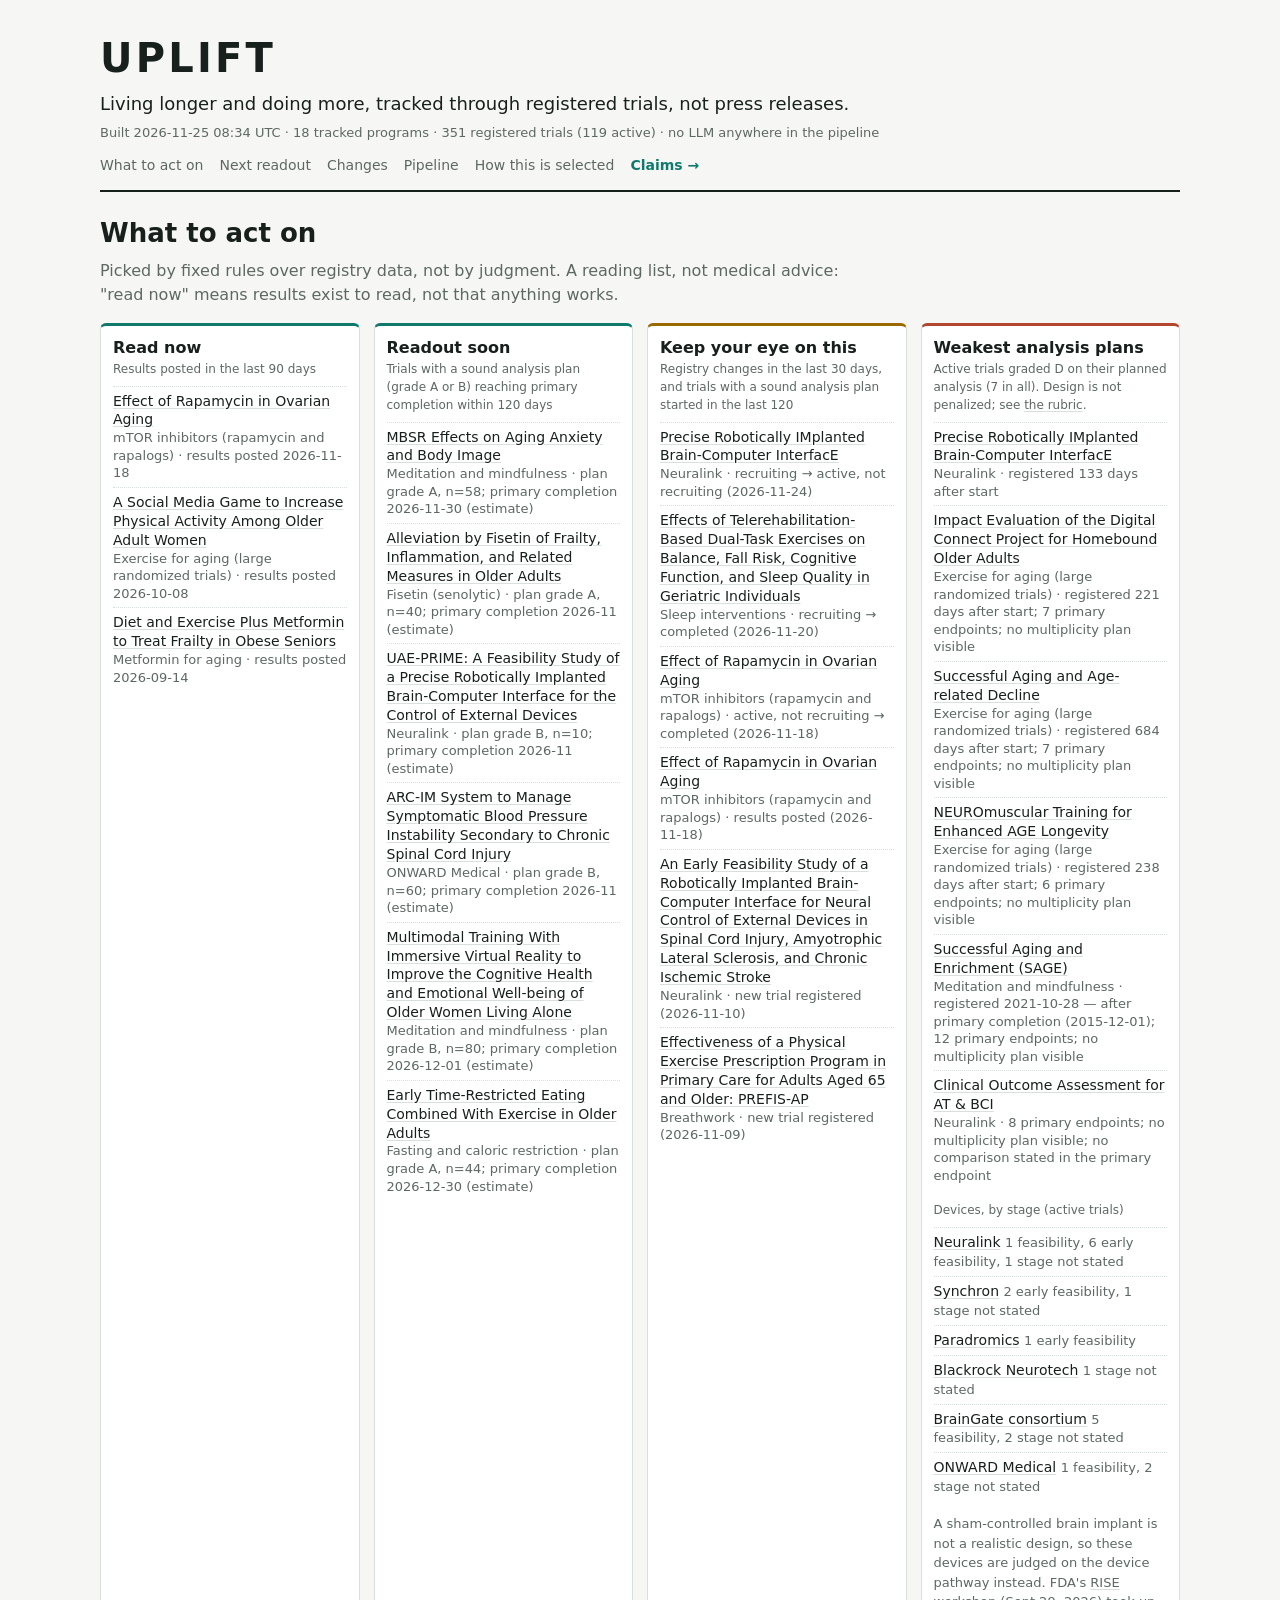
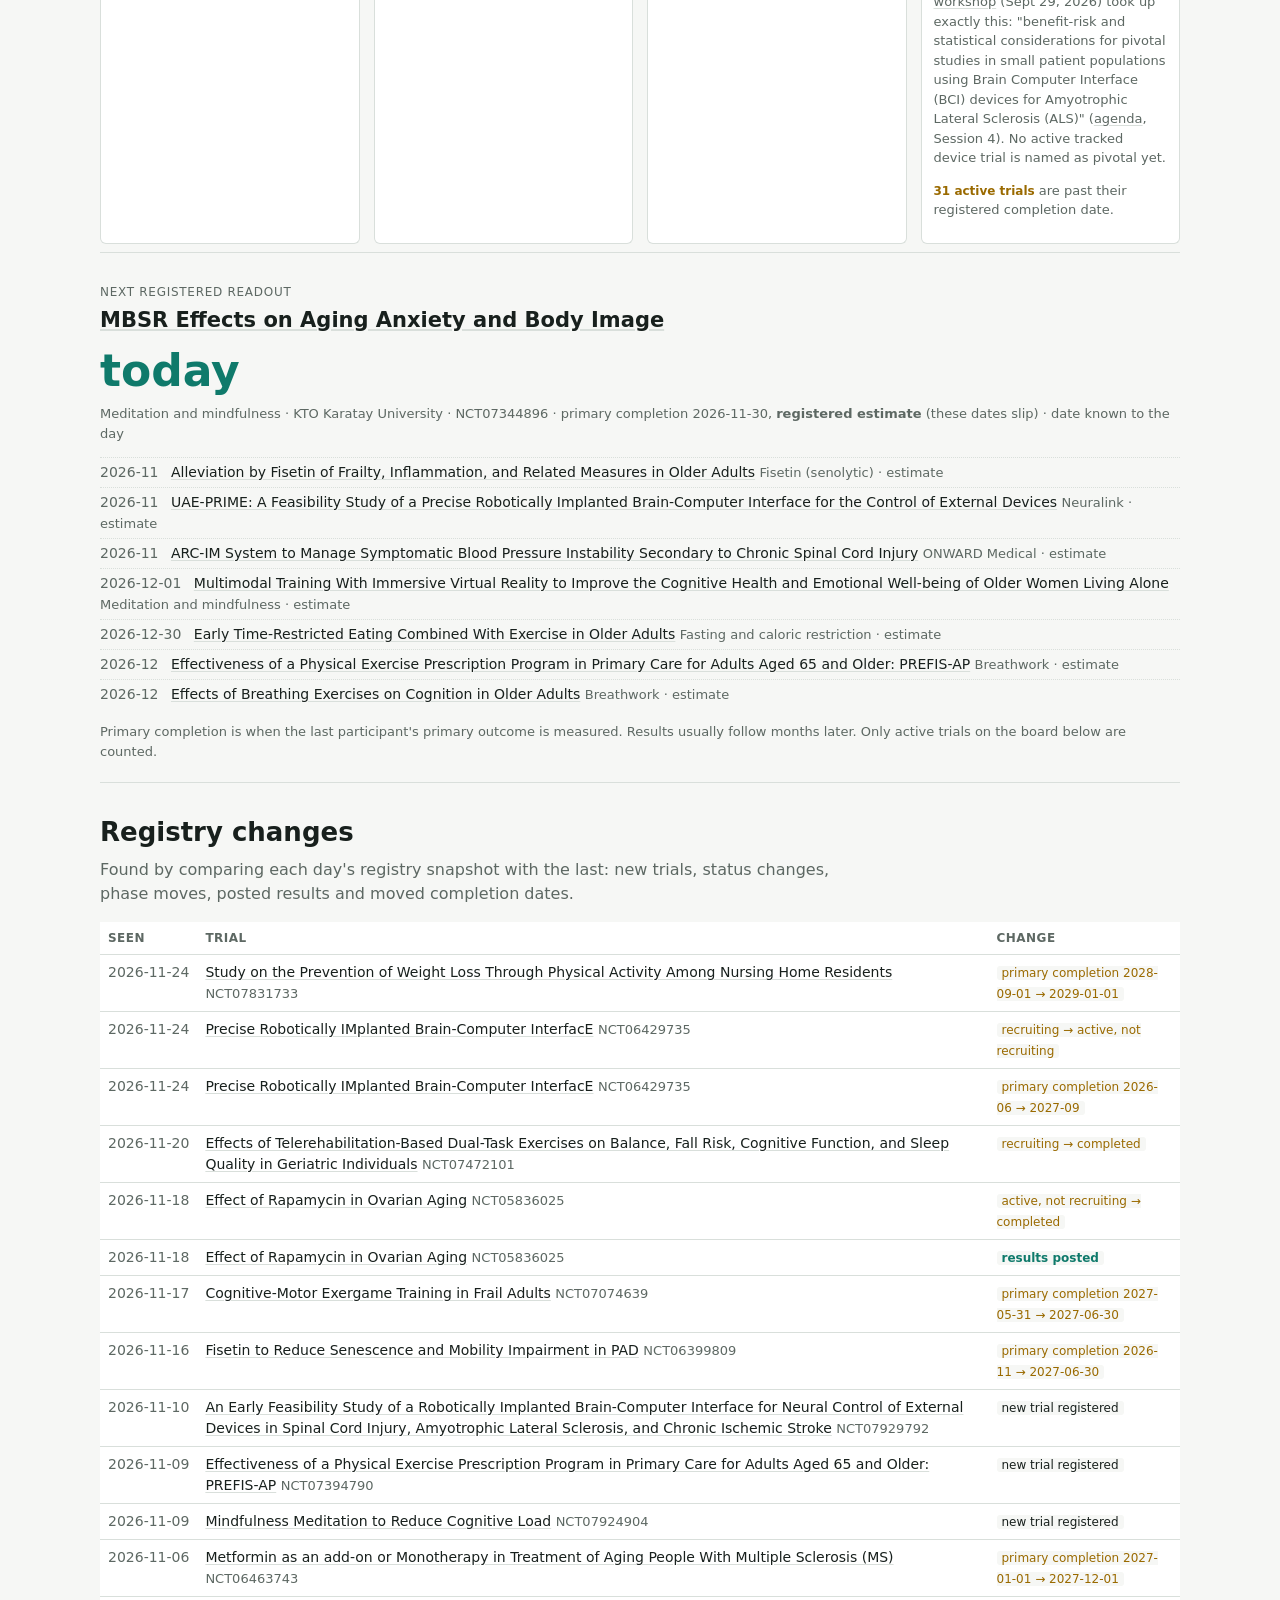
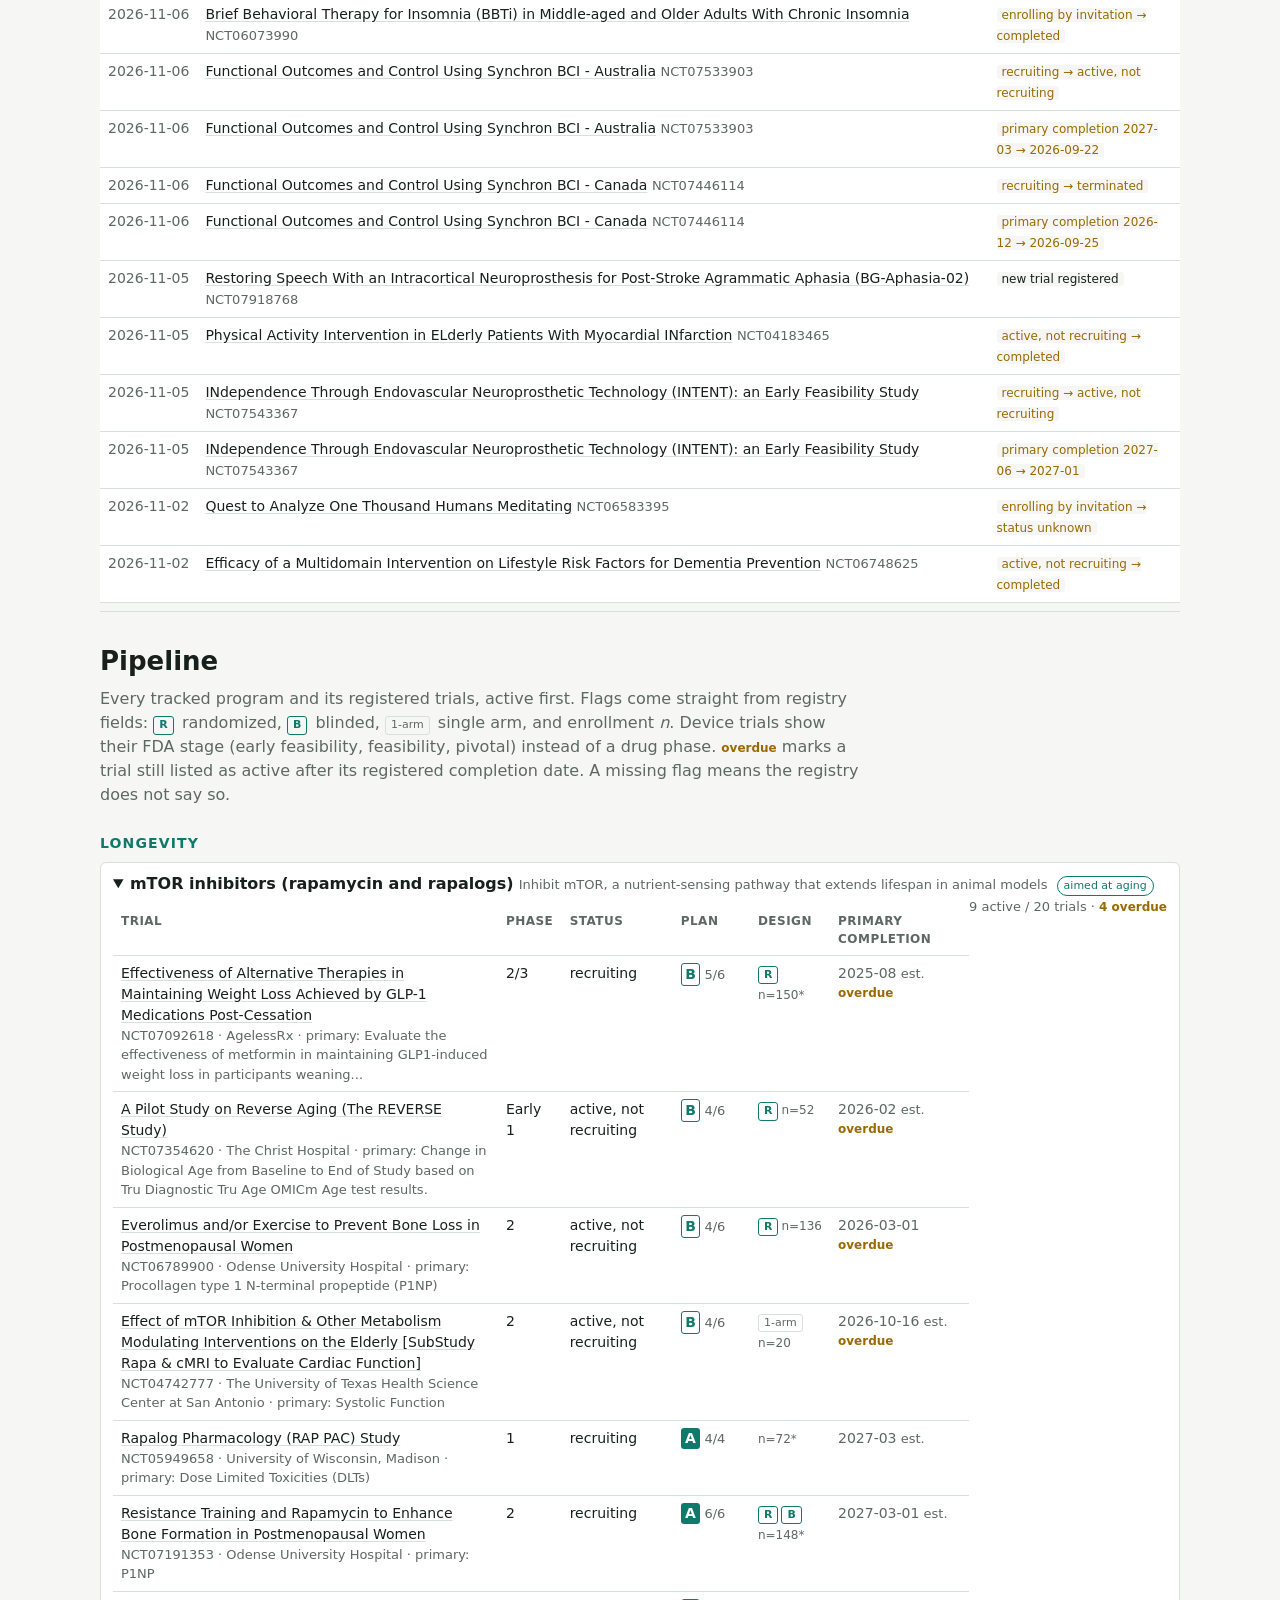
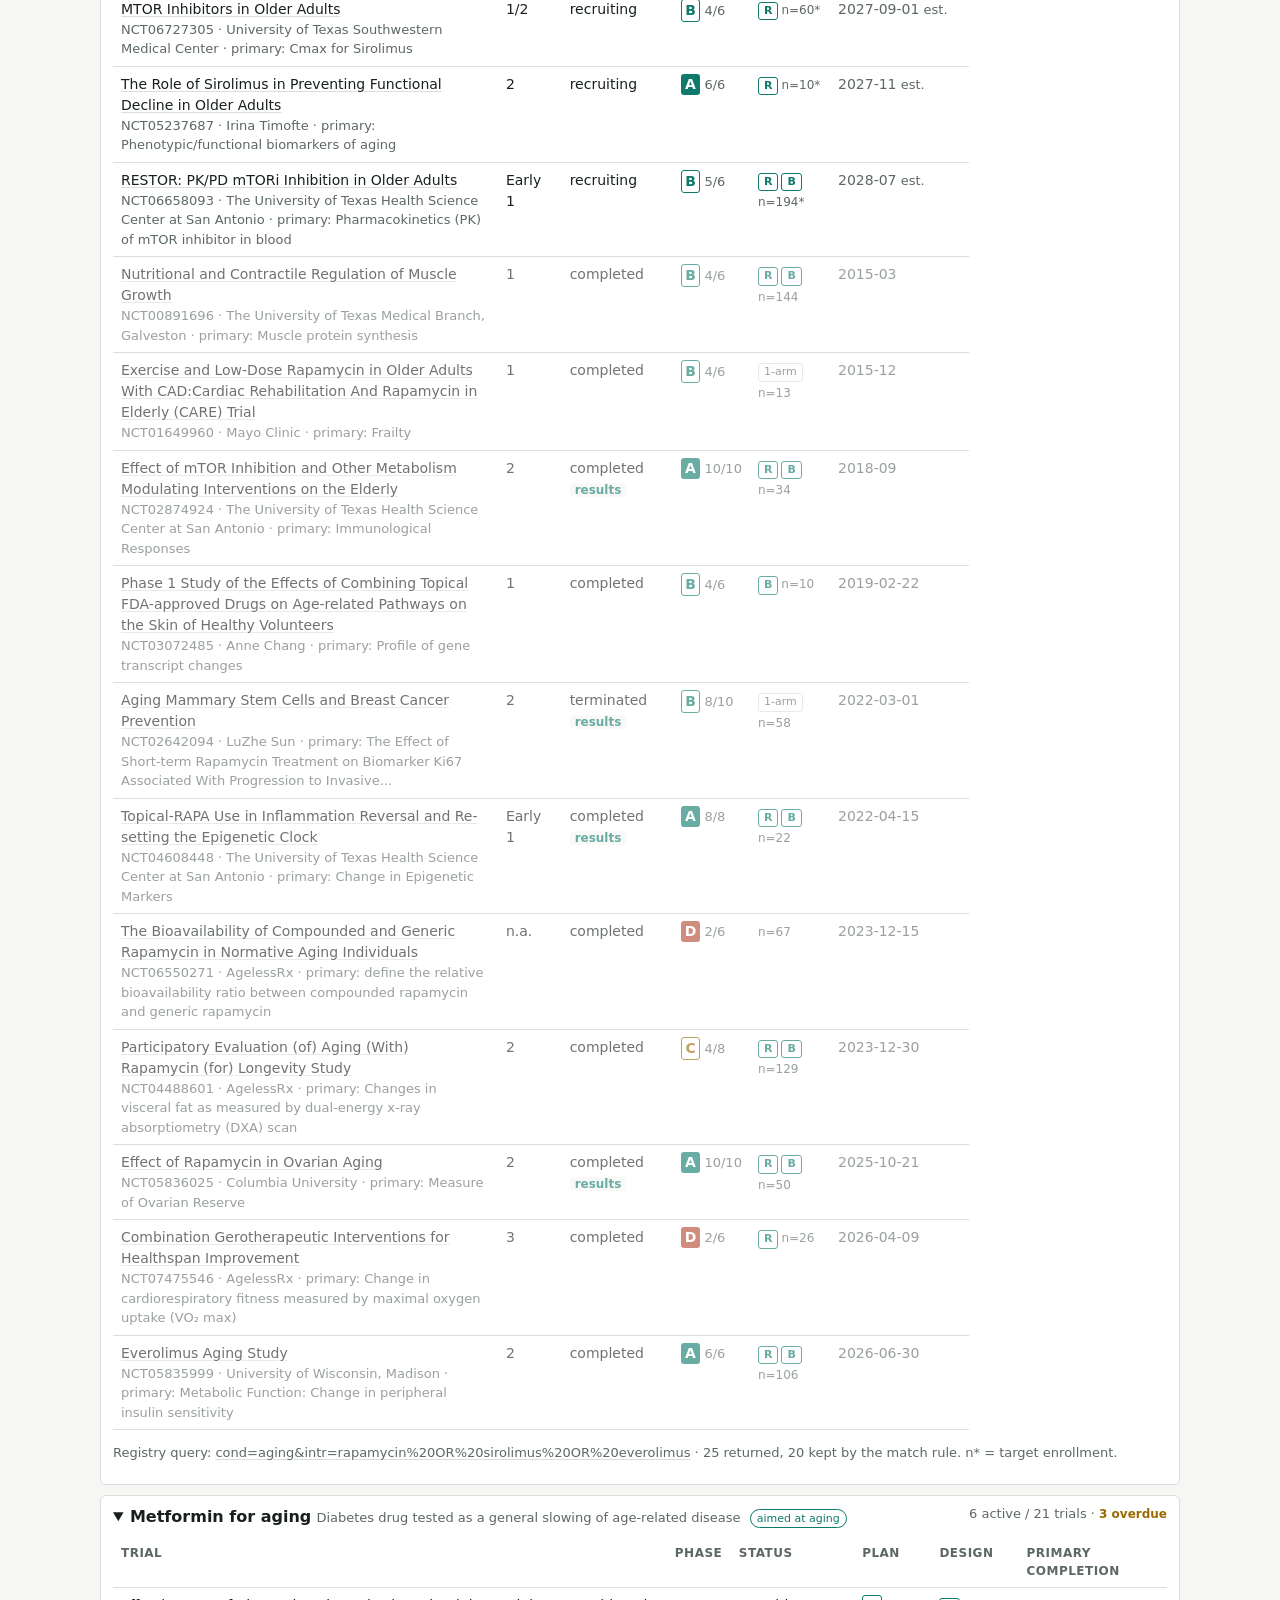
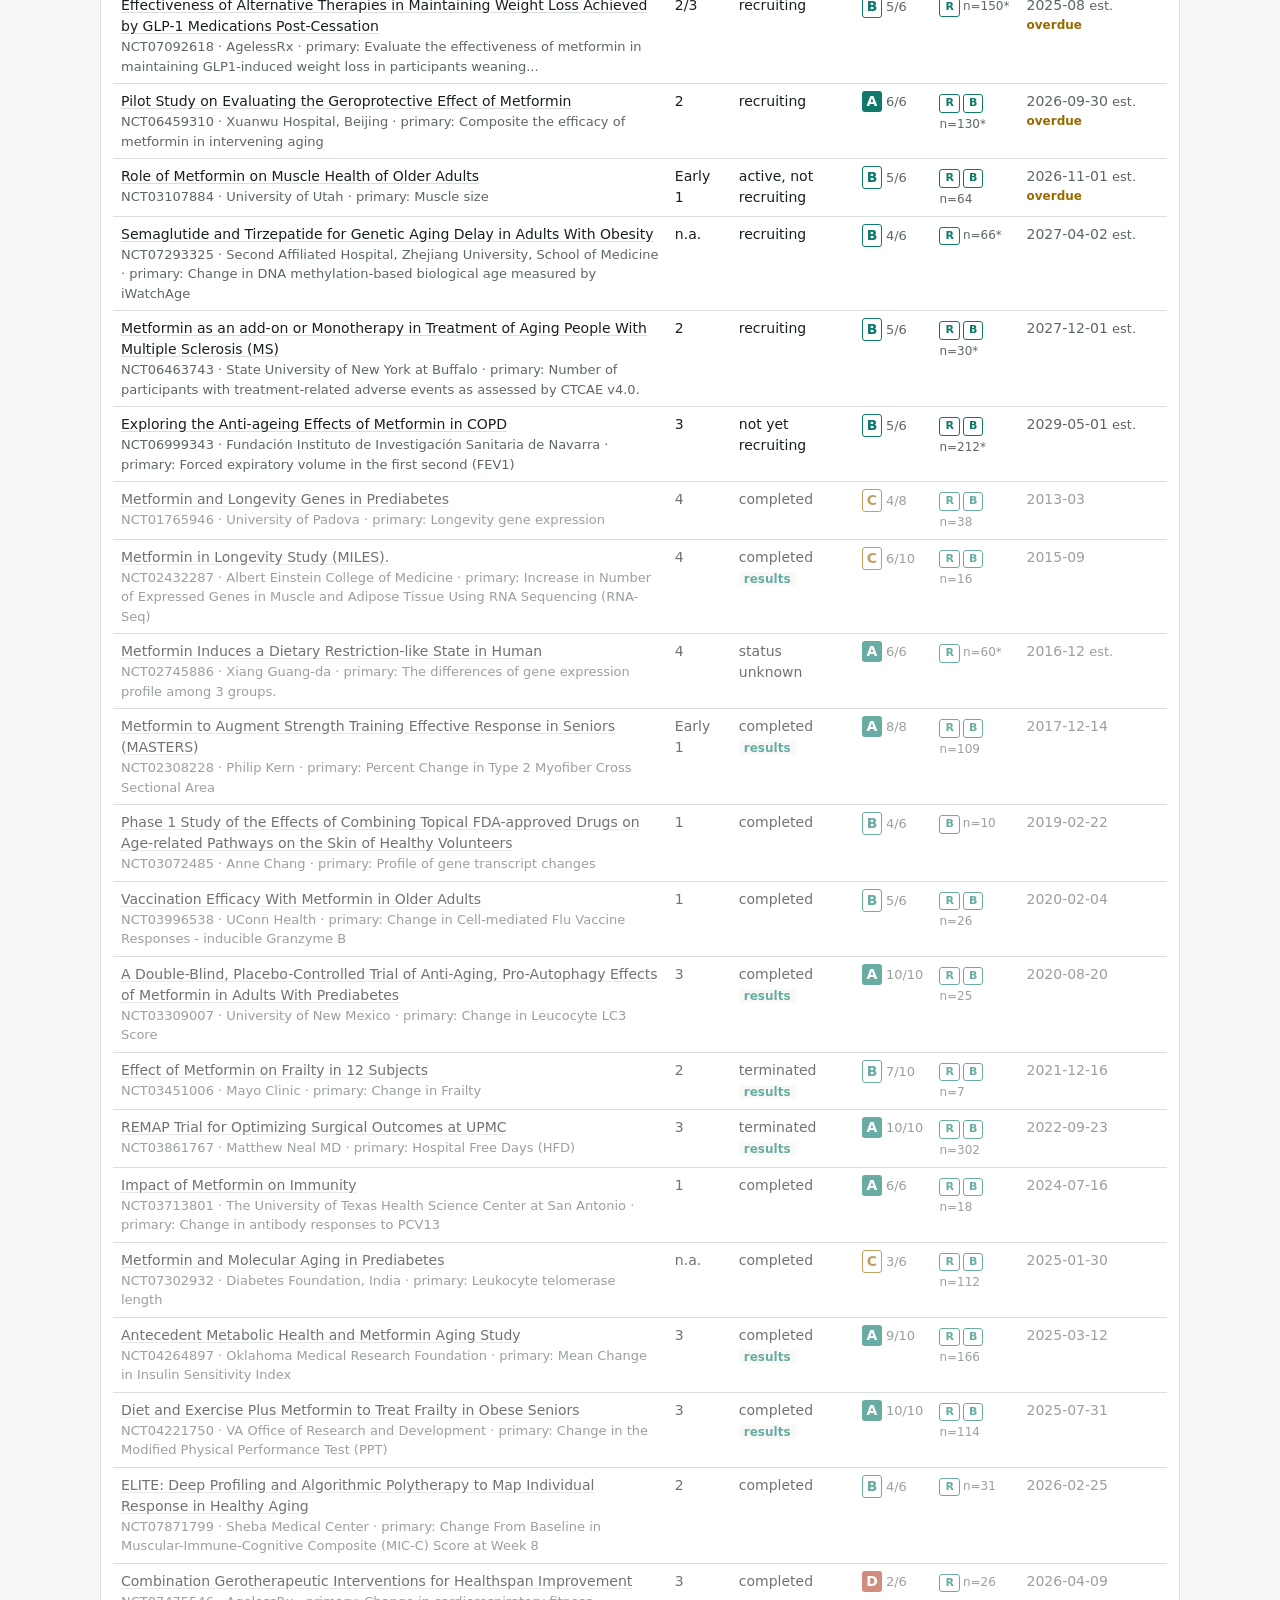
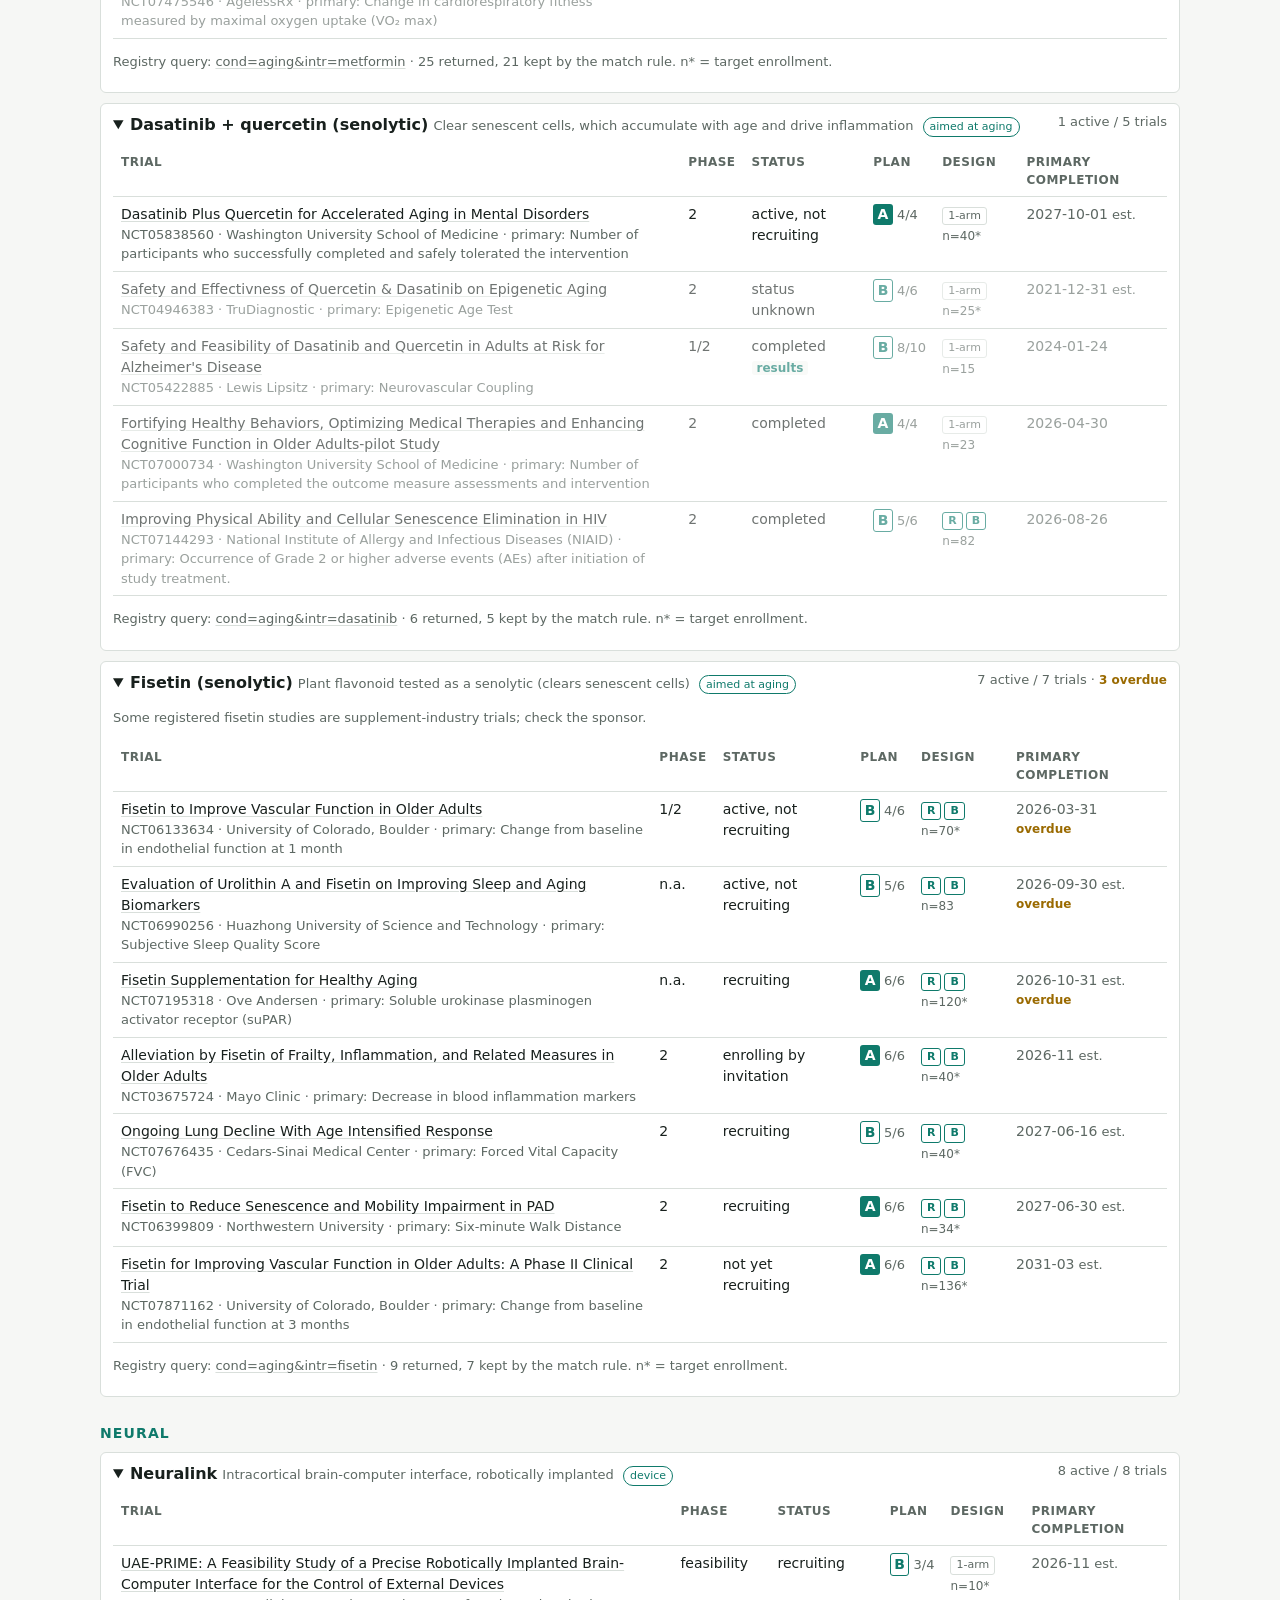
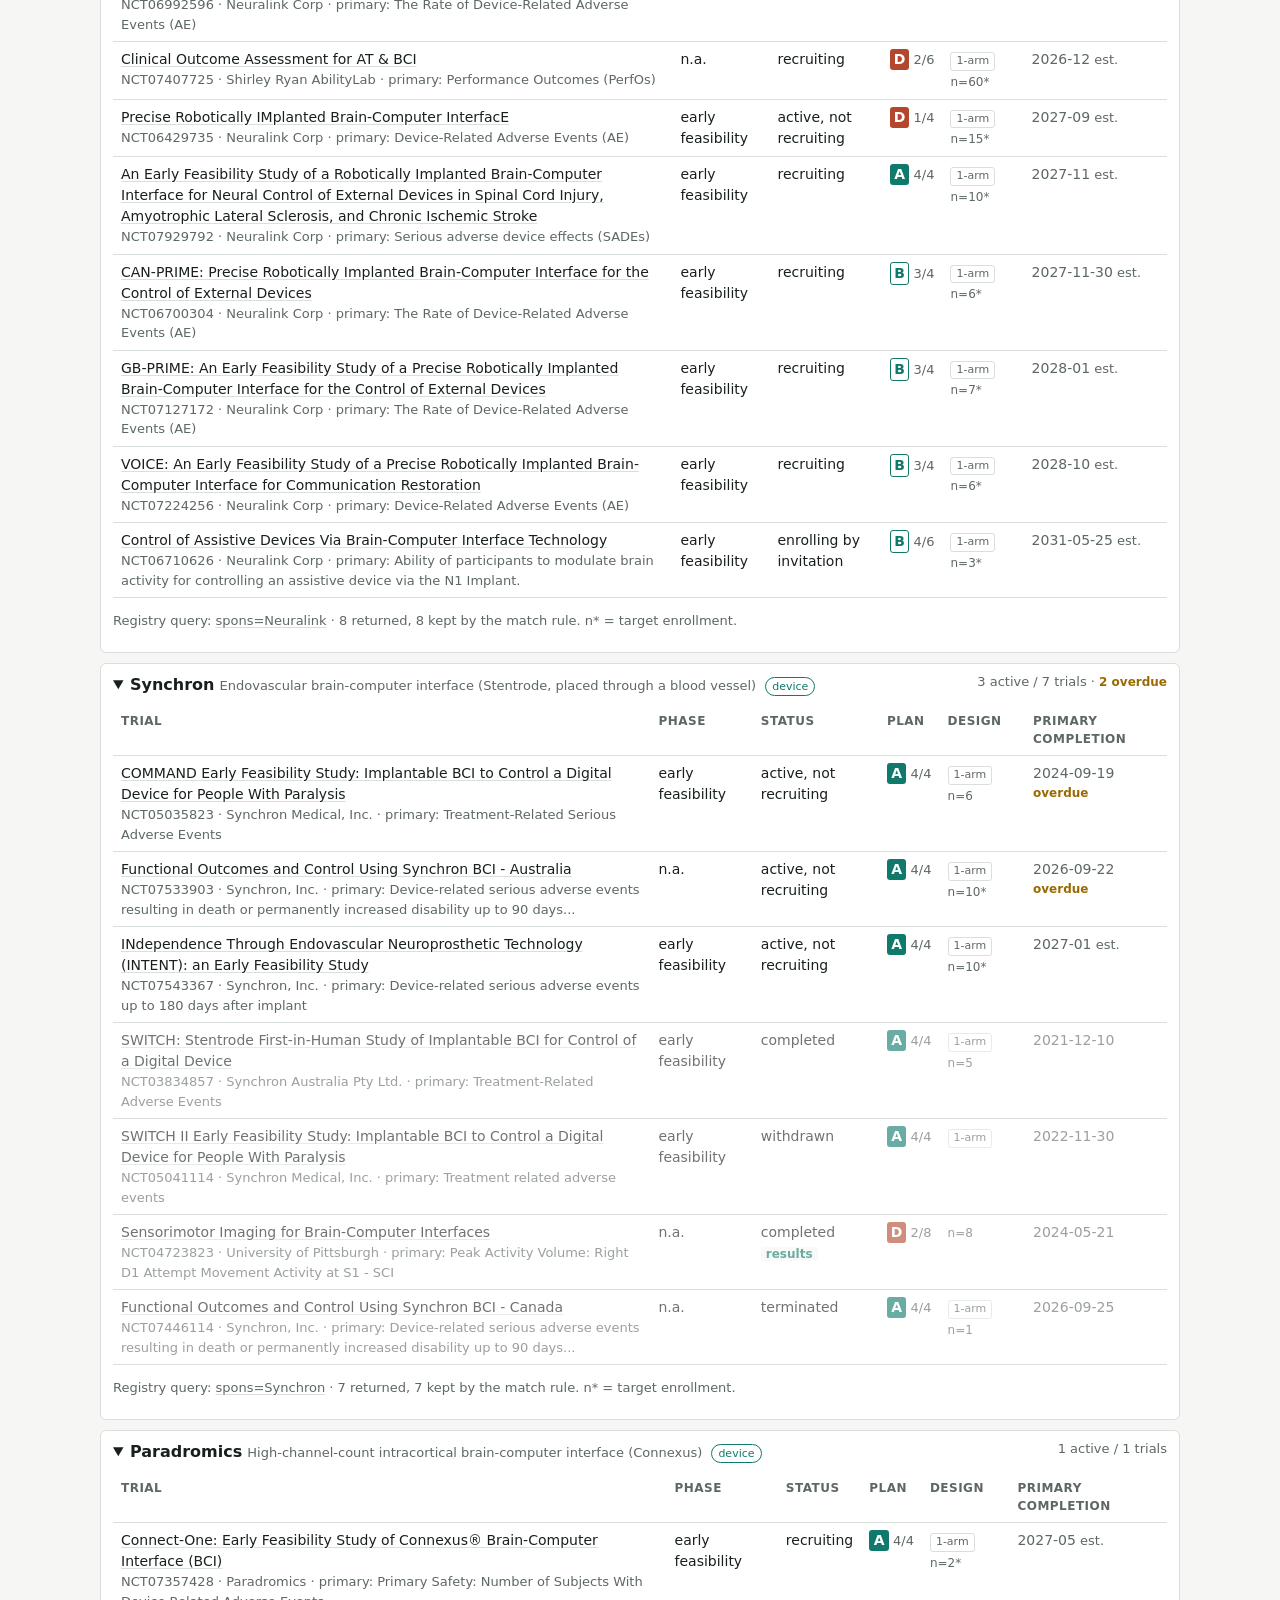
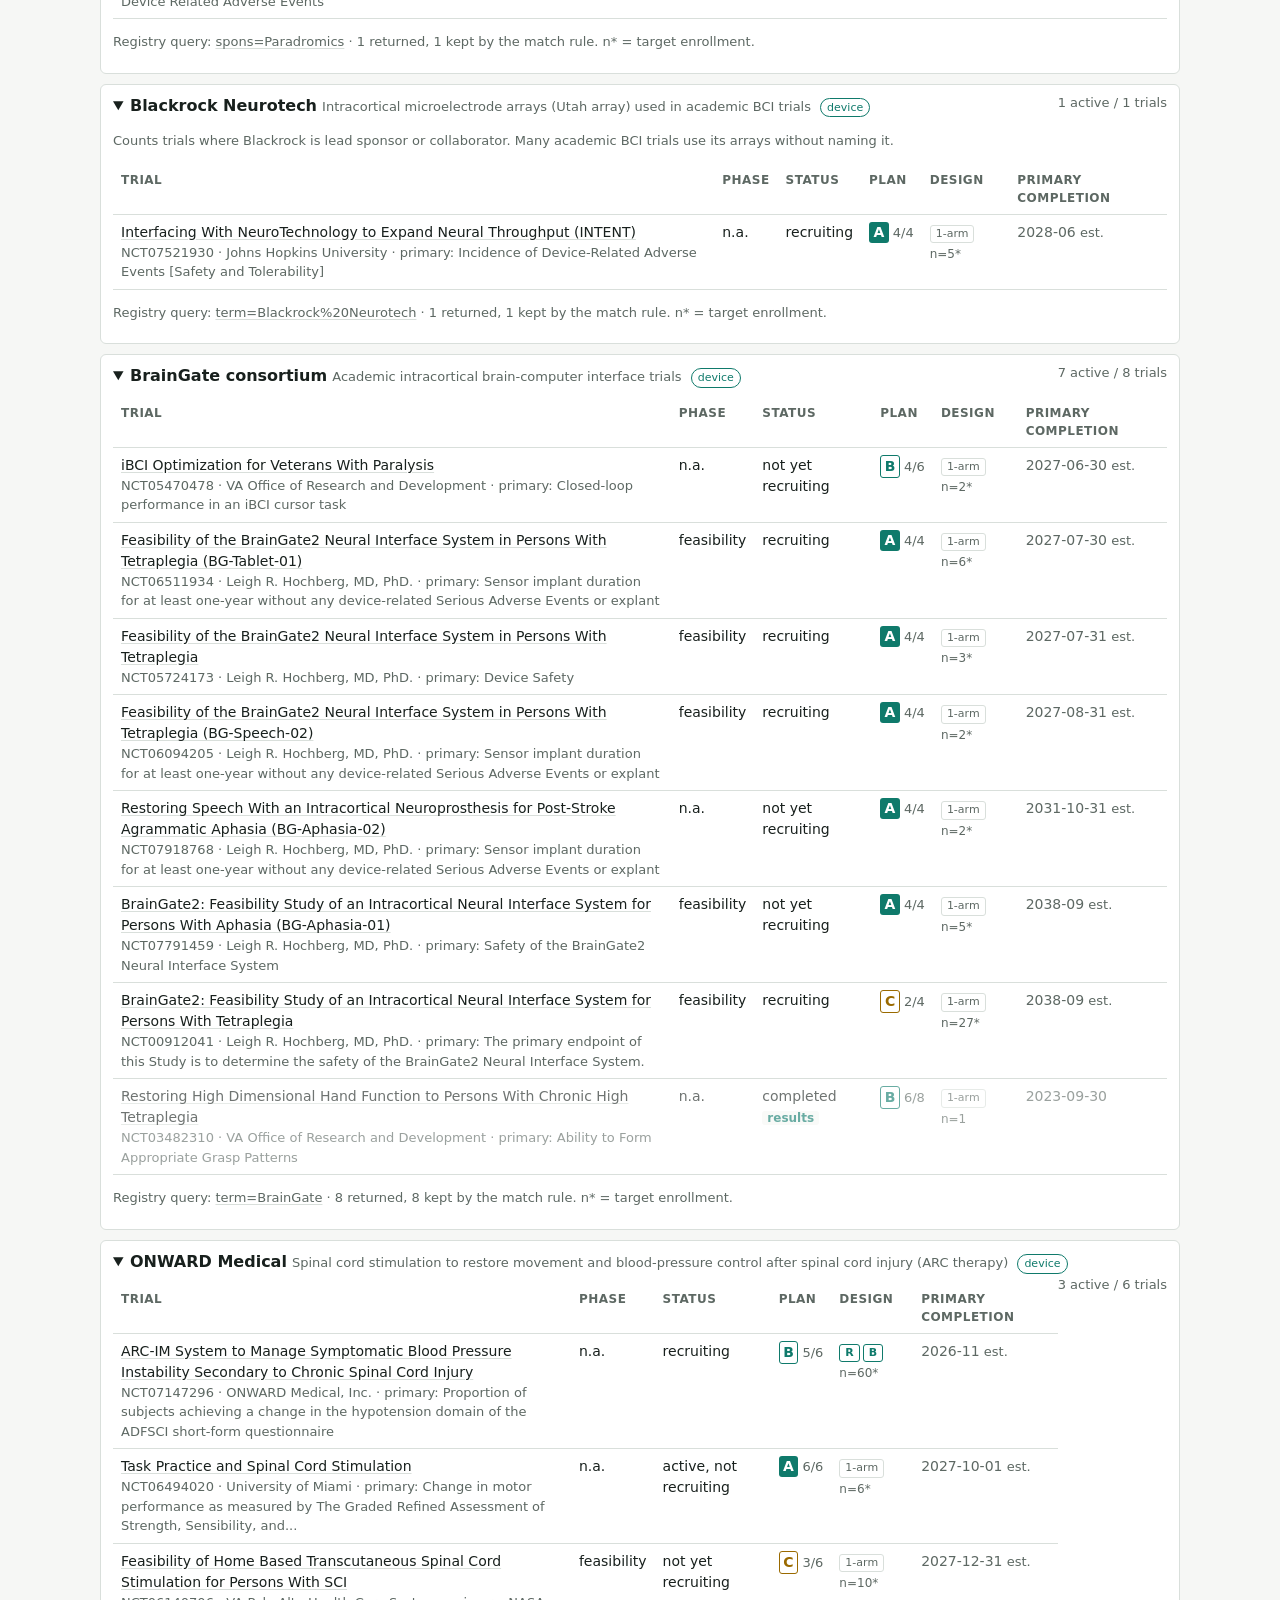
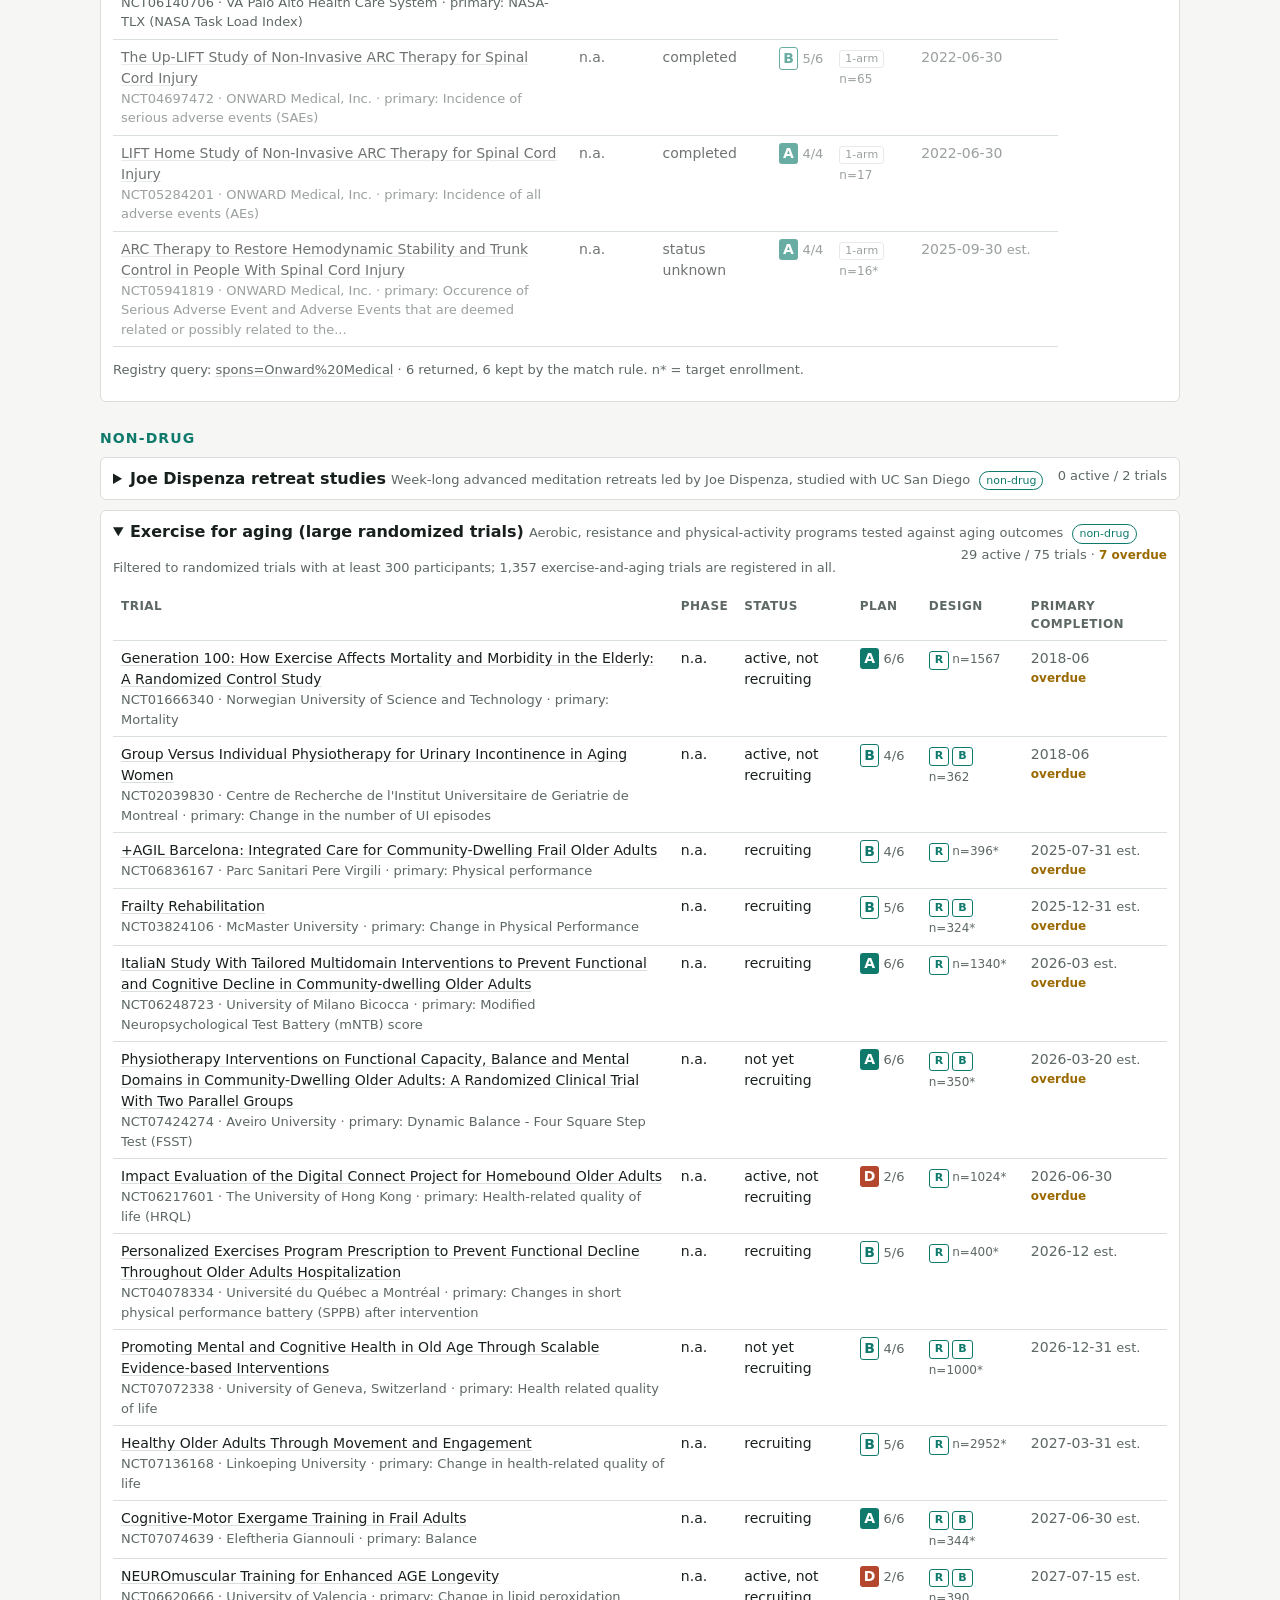
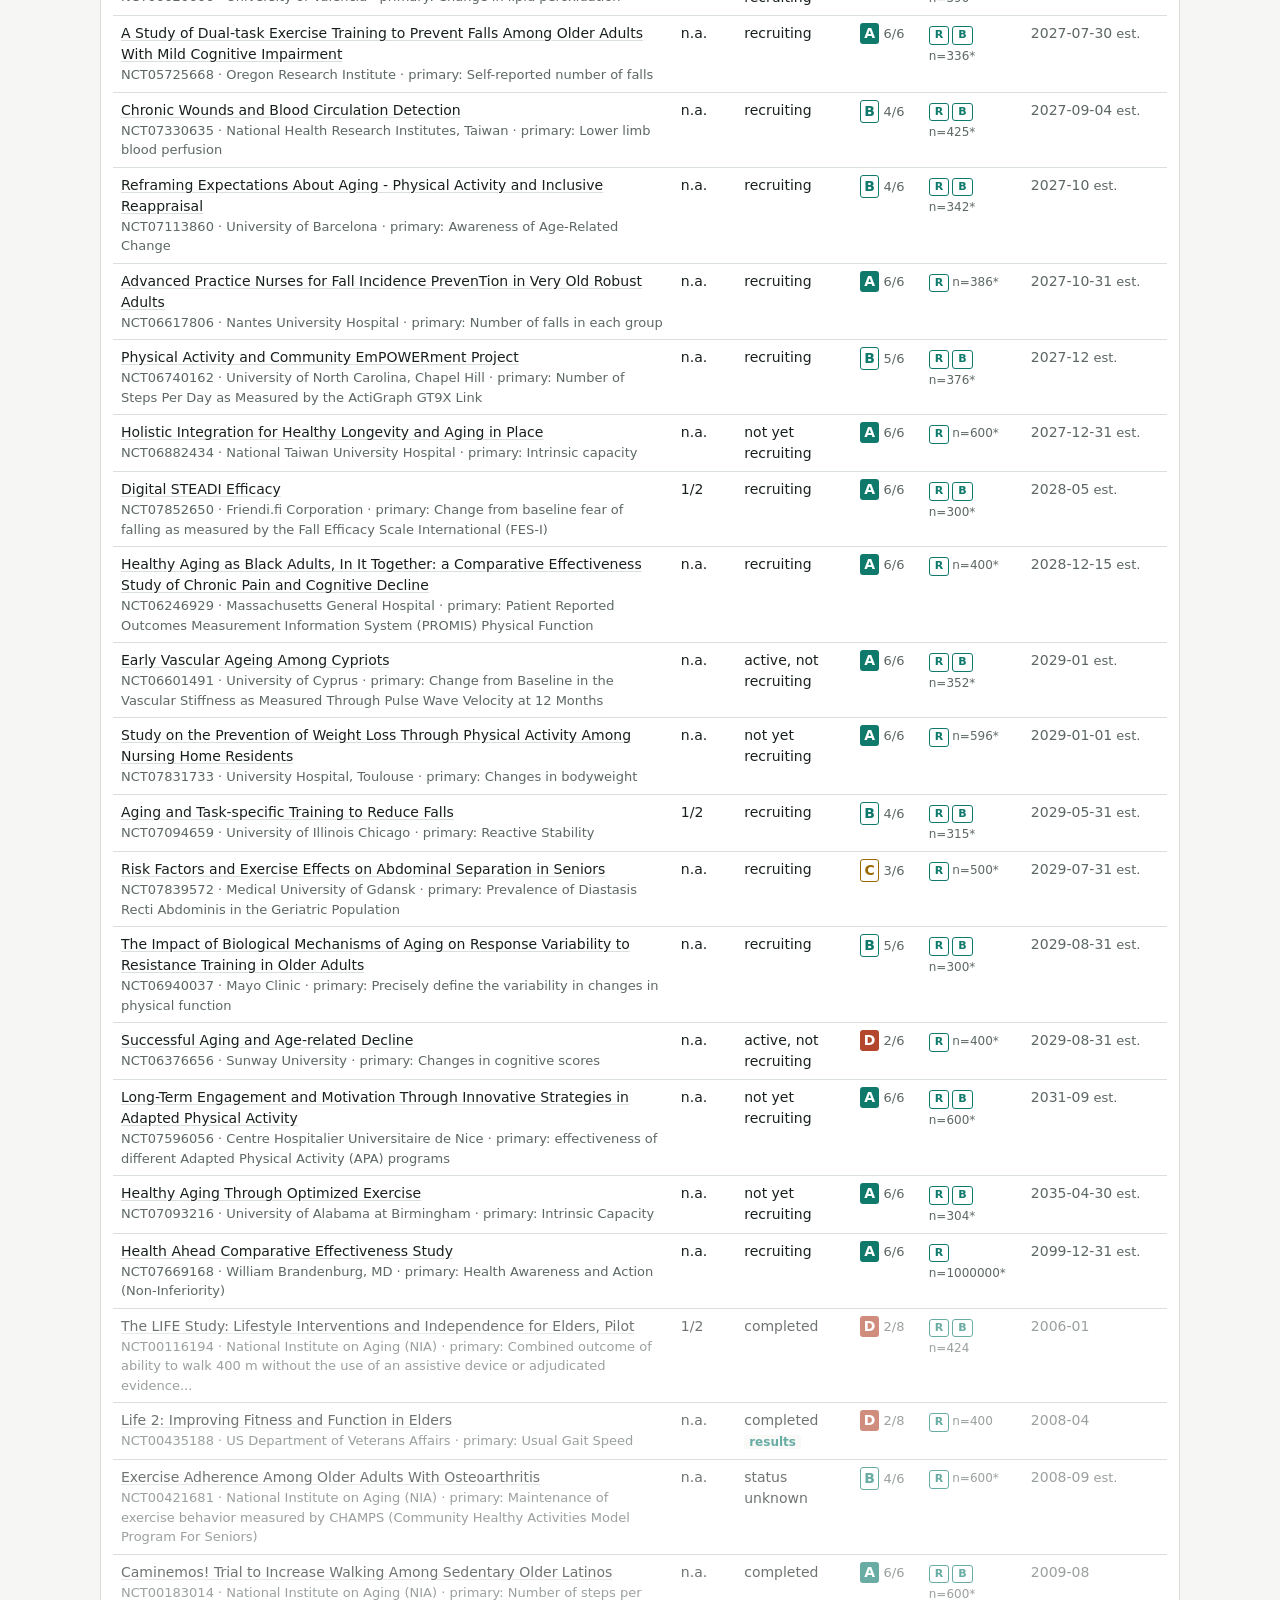
==== commit 23405a1c: "chore: refresh 2026-11-25 08:34 UTC" ====
--- a/docs/index.html
+++ b/docs/index.html
@@ -96,14 +96,14 @@
 td.gD b { background: var(--stale); color: var(--panel); }
 </style>
 <link rel="stylesheet" href="https://gcicc.github.io/suite/network.css">
-<script src="https://gcicc.github.io/suite/network.js" data-section="uplift" data-built="2026-11-24 22:26 UTC" data-next="every 6h" defer></script>
+<script src="https://gcicc.github.io/suite/network.js" data-section="uplift" data-built="2026-11-25 08:34 UTC" data-next="every 6h" defer></script>
 </head>
 <body>
 <main>
 <header class="mast">
   <h1><a href="index.html">UPLIFT</a></h1>
   <p class="dek">Living longer and doing more, tracked through registered trials, not press releases.</p>
-  <div class="meta">Built 2026-11-24 22:26 UTC · 18 tracked programs · 351 registered trials (119 active) · no LLM anywhere in the pipeline</div>
+  <div class="meta">Built 2026-11-25 08:34 UTC · 18 tracked programs · 351 registered trials (119 active) · no LLM anywhere in the pipeline</div>
   <nav class="toc">
     <a href="#summary">What to act on</a>
     <a href="#next">Next readout</a>
@@ -3510,7 +3510,7 @@
   <h2>Sources and freshness</h2>
   <div class="tbl-wrap"><table>
     <tr><th>Source</th><th>Fetched</th><th>Age</th><th>Last error</th></tr>
-    <tr><td>ctgov</td><td>2026-11-24 22:26</td><td class="">0s</td><td></td></tr>
+    <tr><td>ctgov</td><td>2026-11-24 22:26</td><td class="">10h</td><td></td></tr>
   </table></div>
   <p>Trial data: <a href="https://clinicaltrials.gov/">ClinicalTrials.gov</a> (U.S. National Library of Medicine). A failed fetch keeps the last good copy and is flagged here.</p>
 </footer>
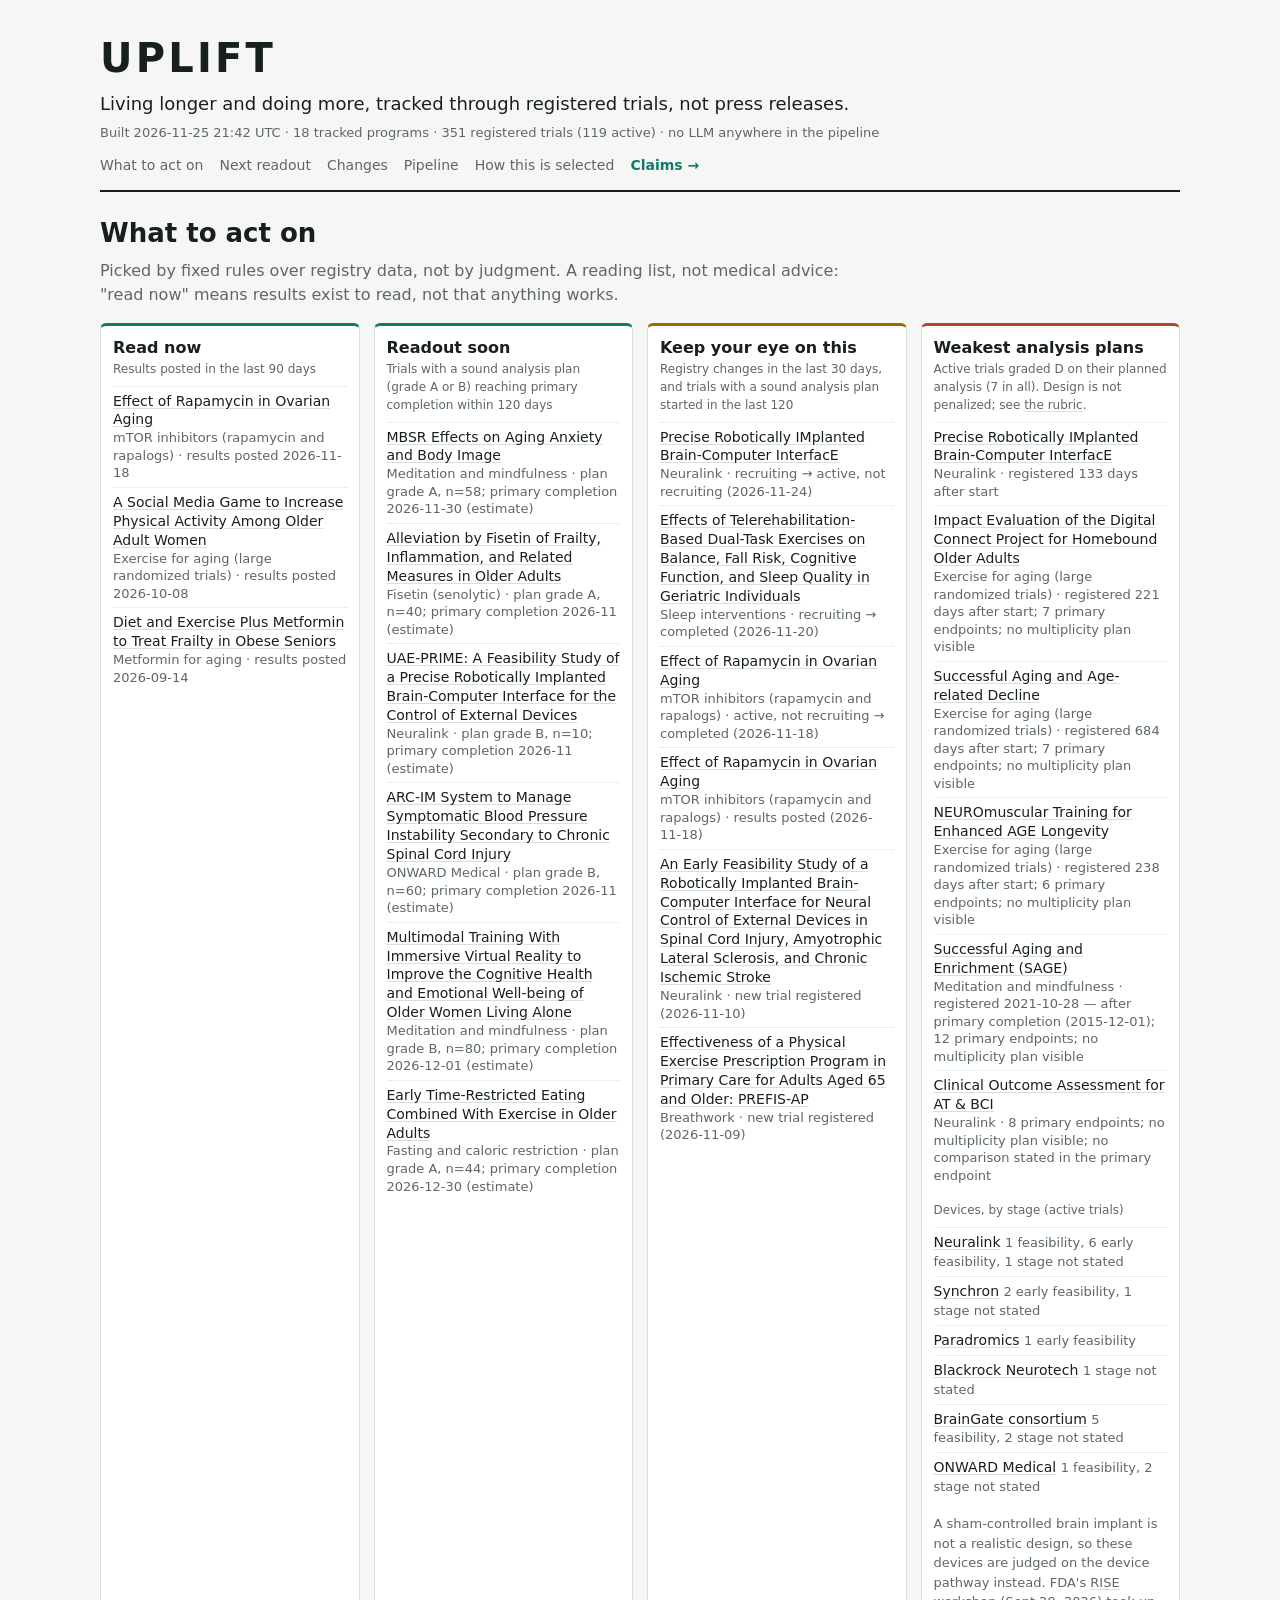
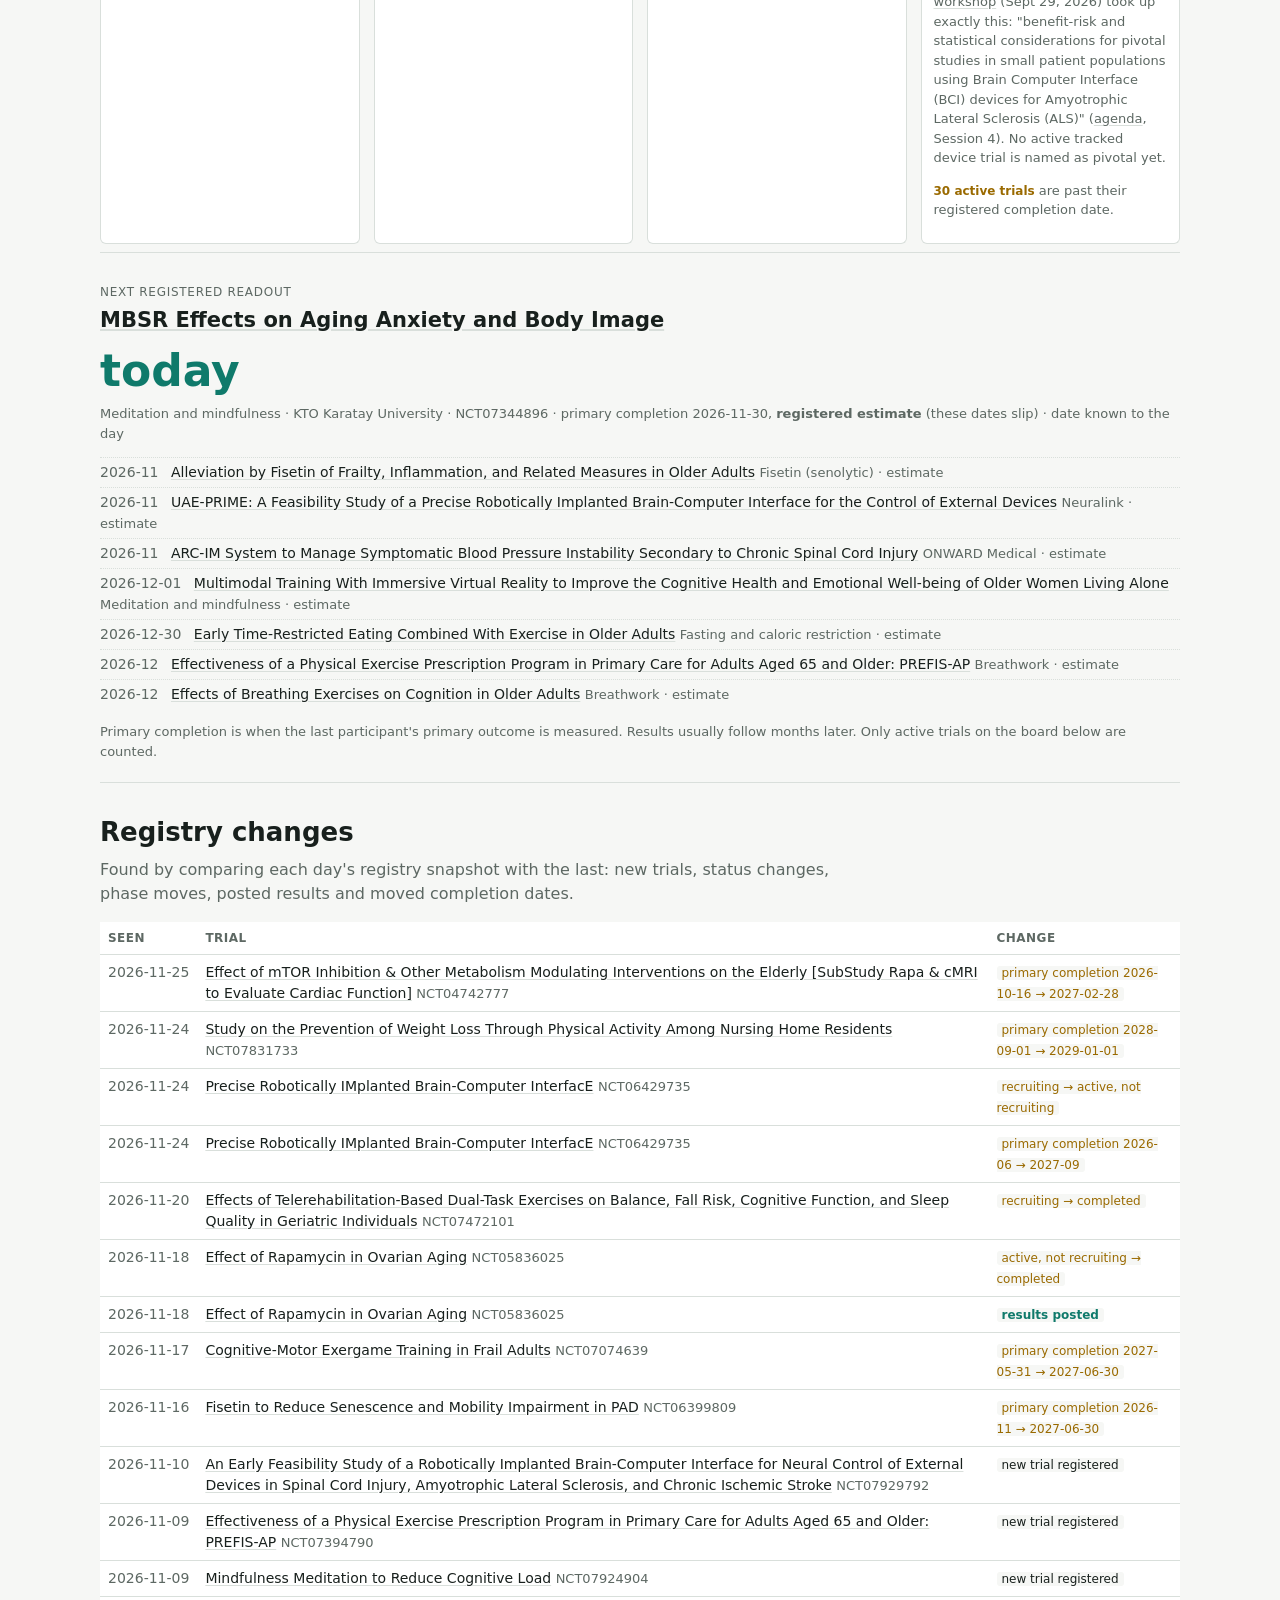
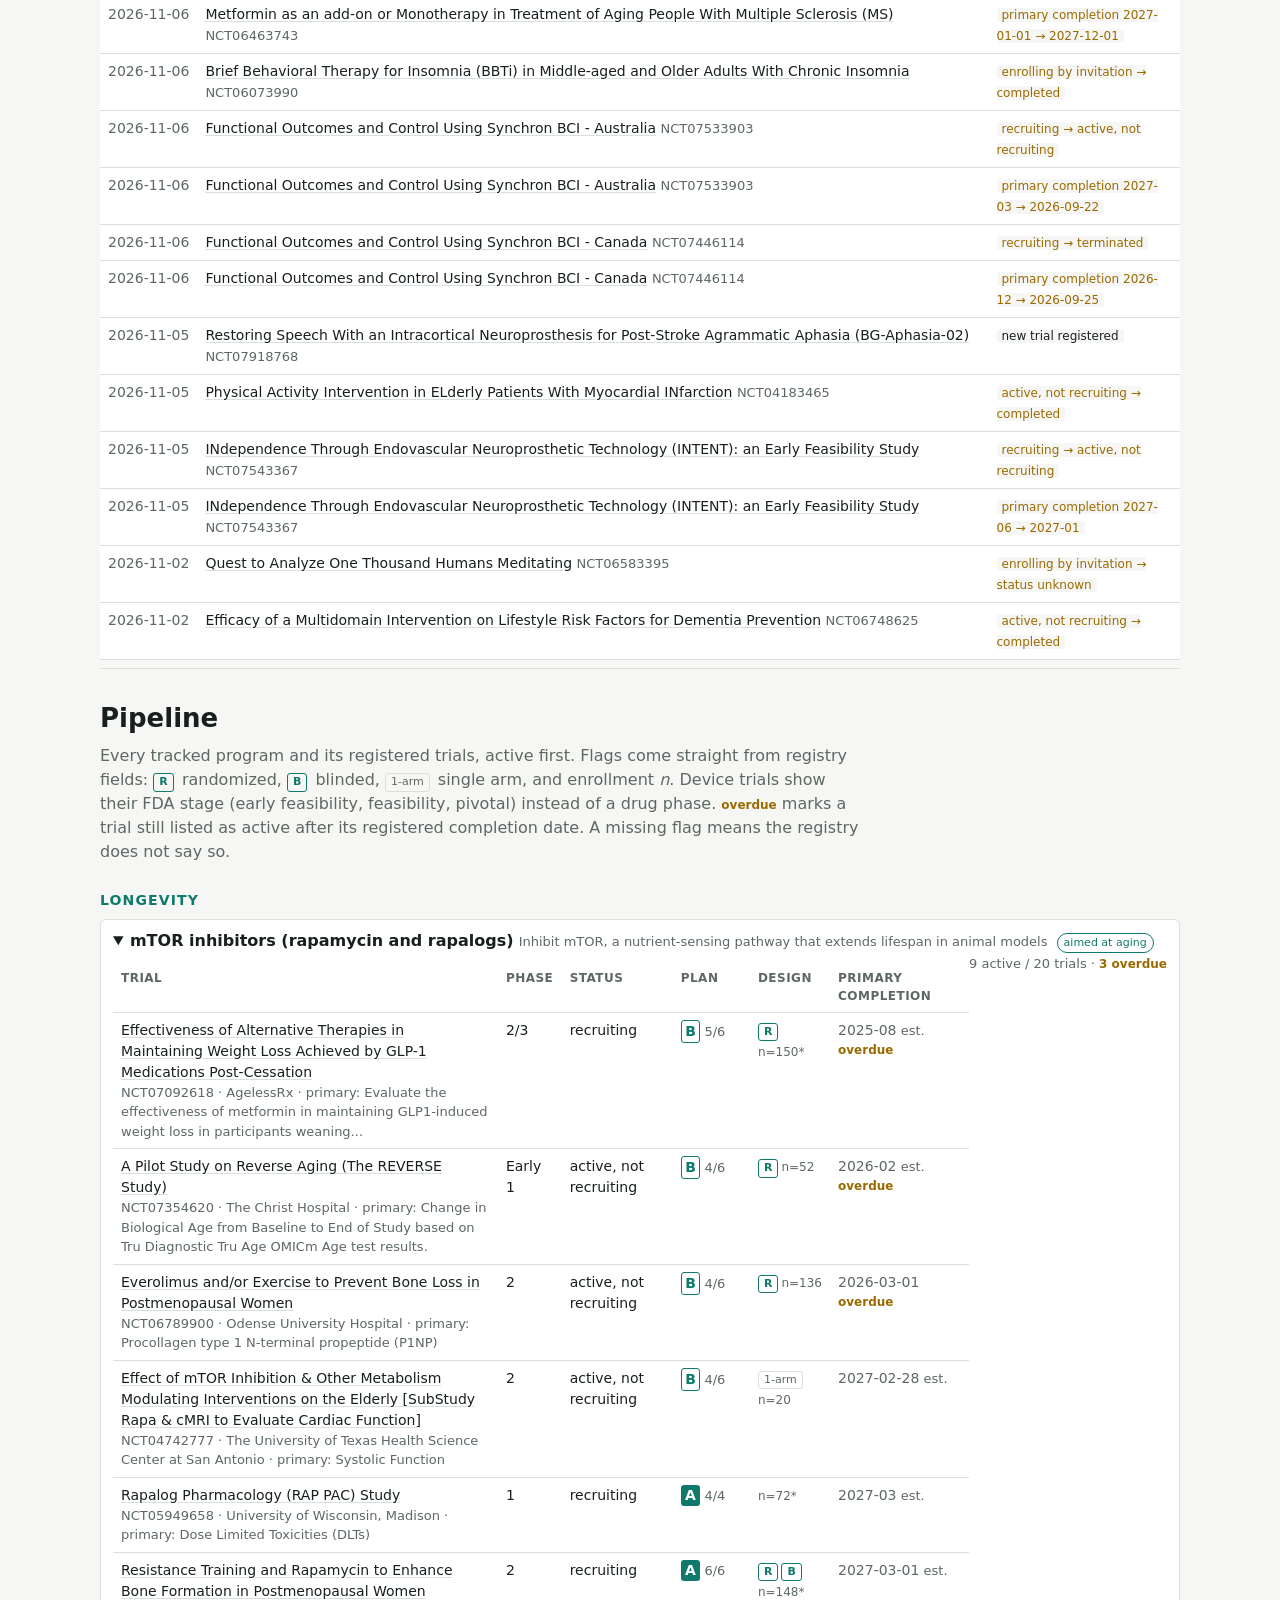
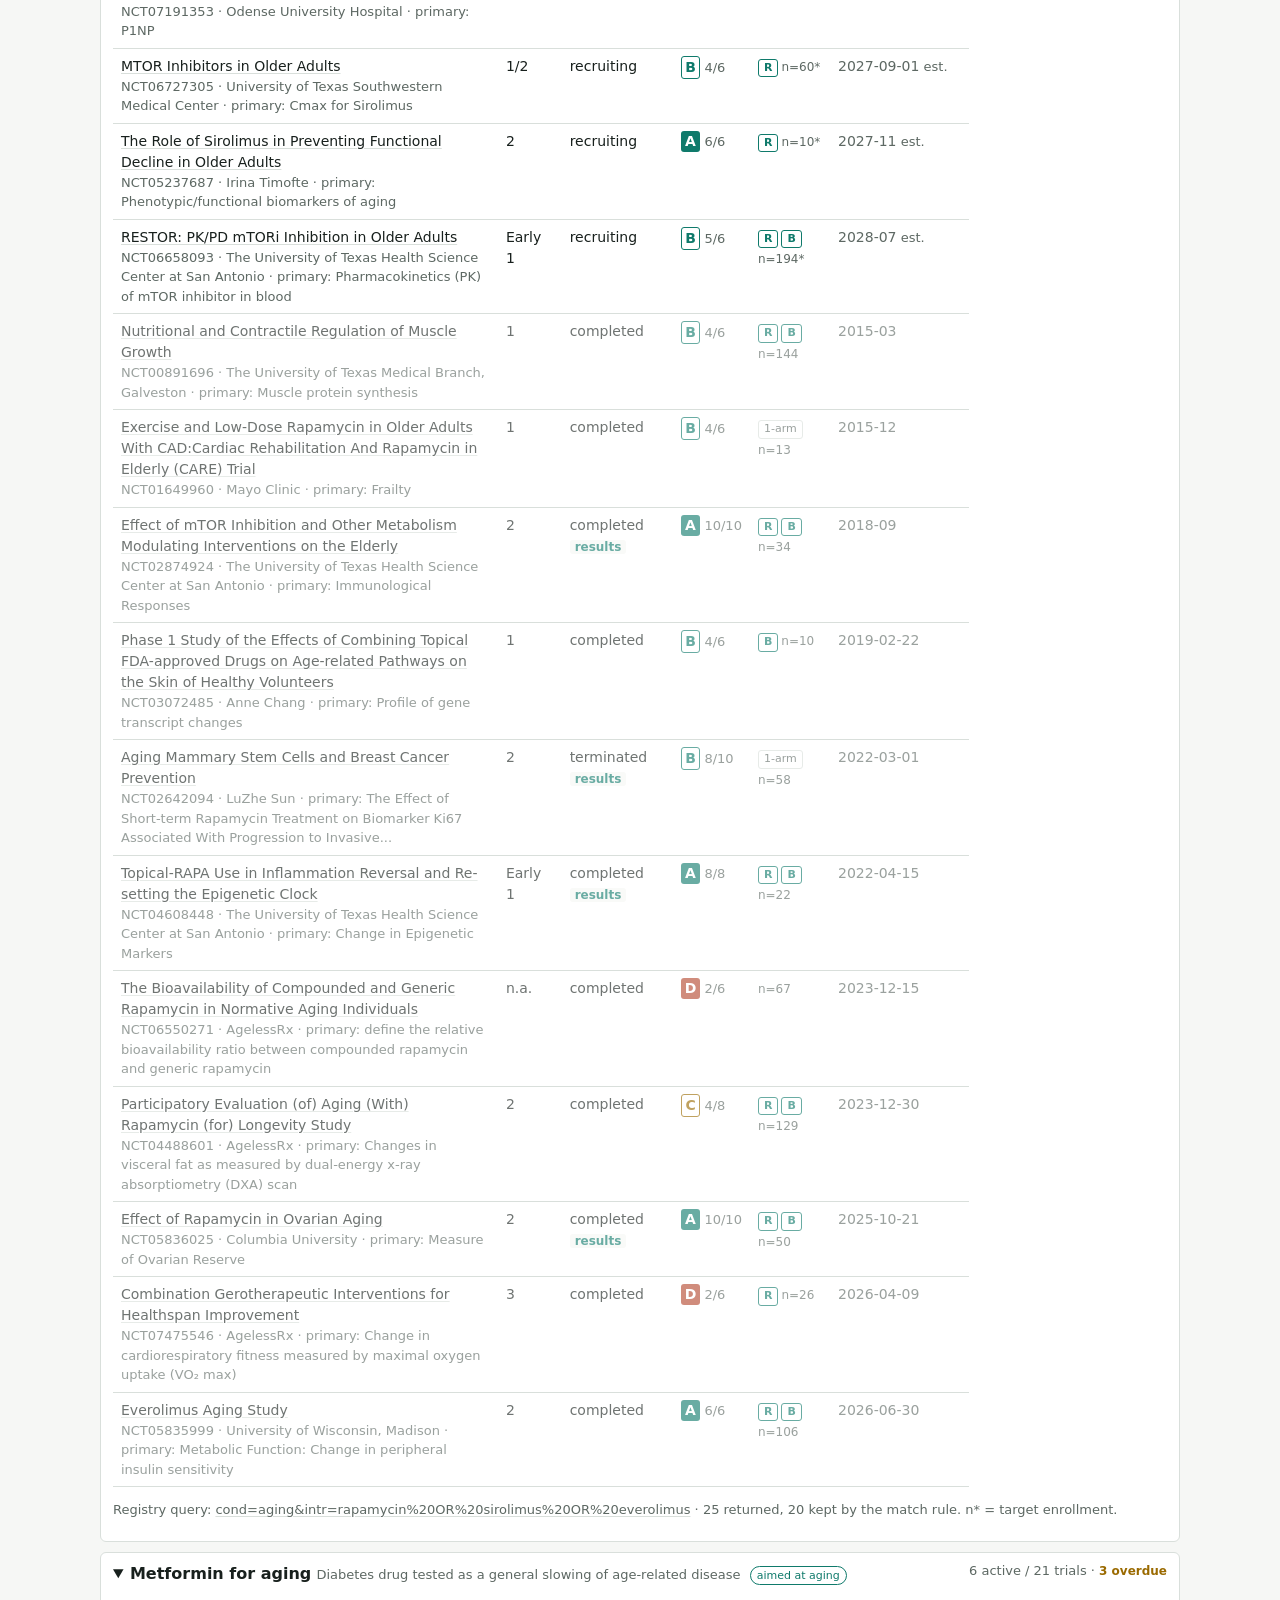
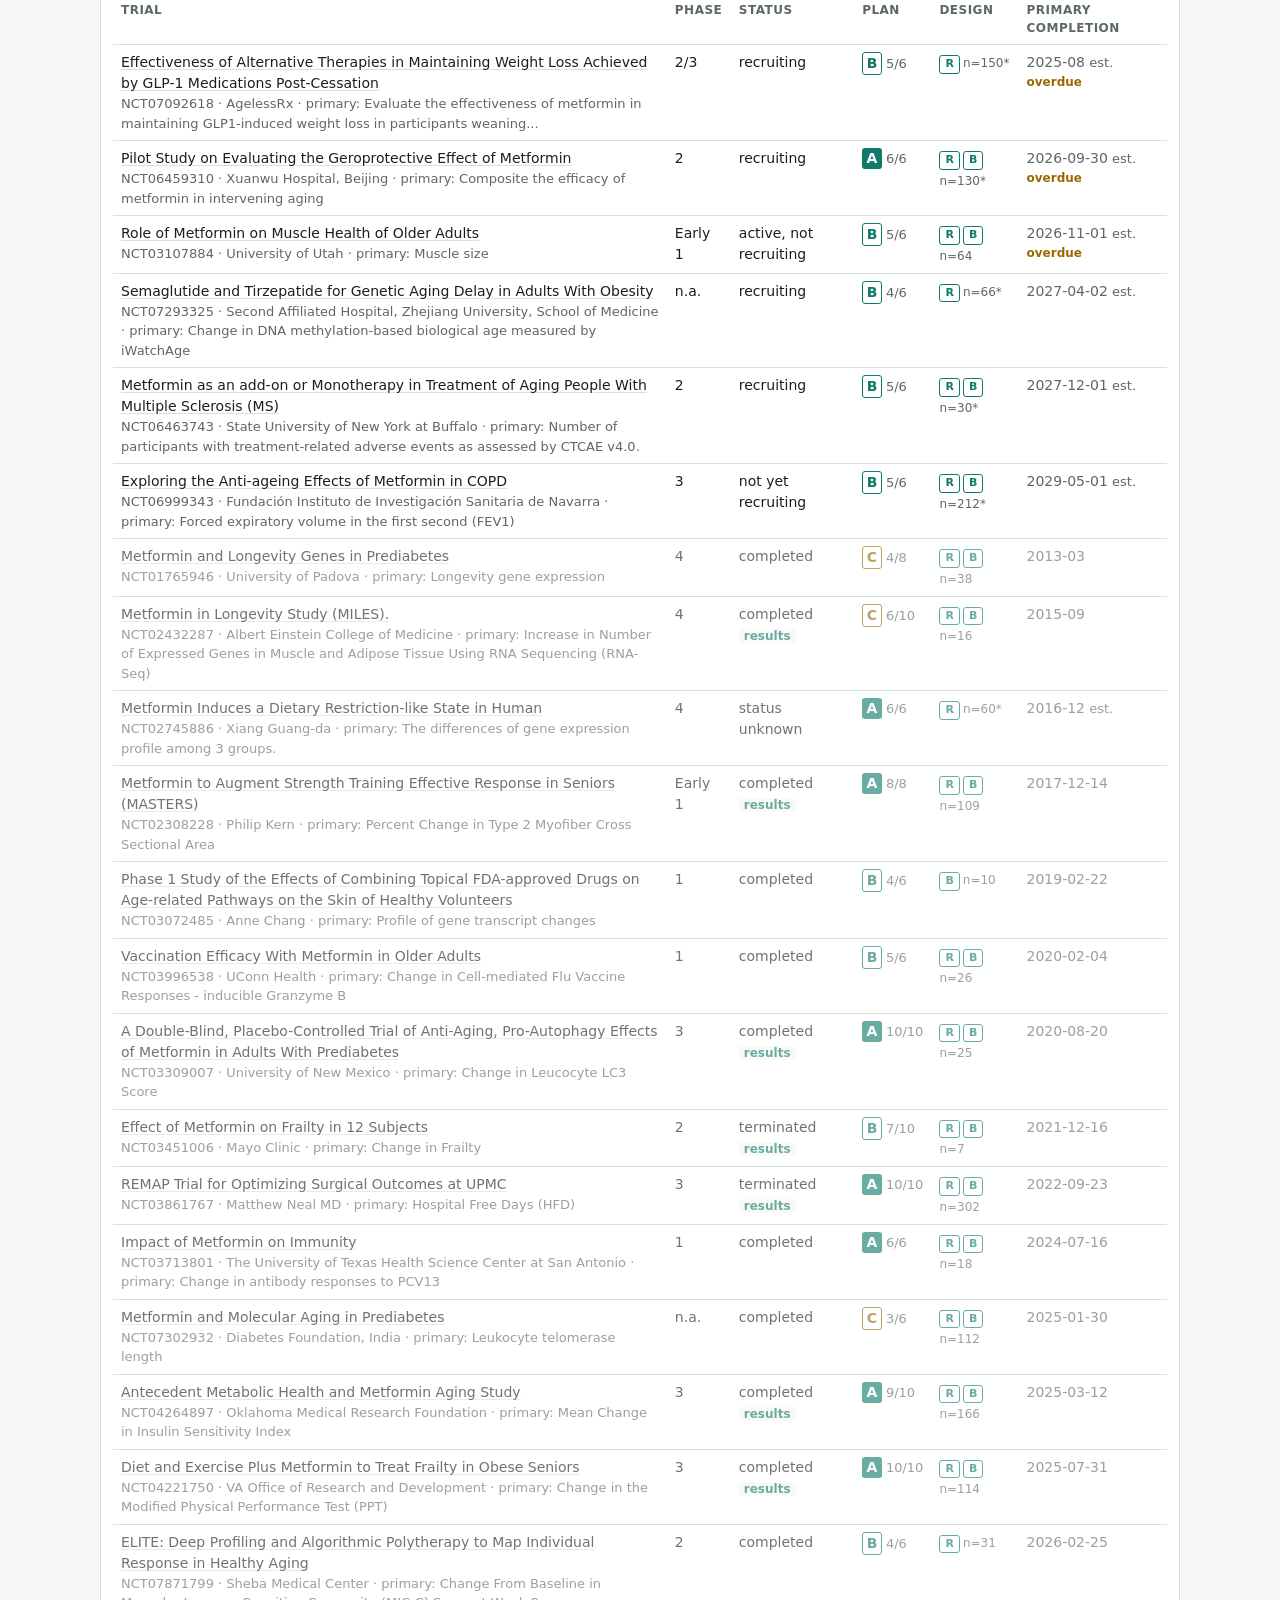
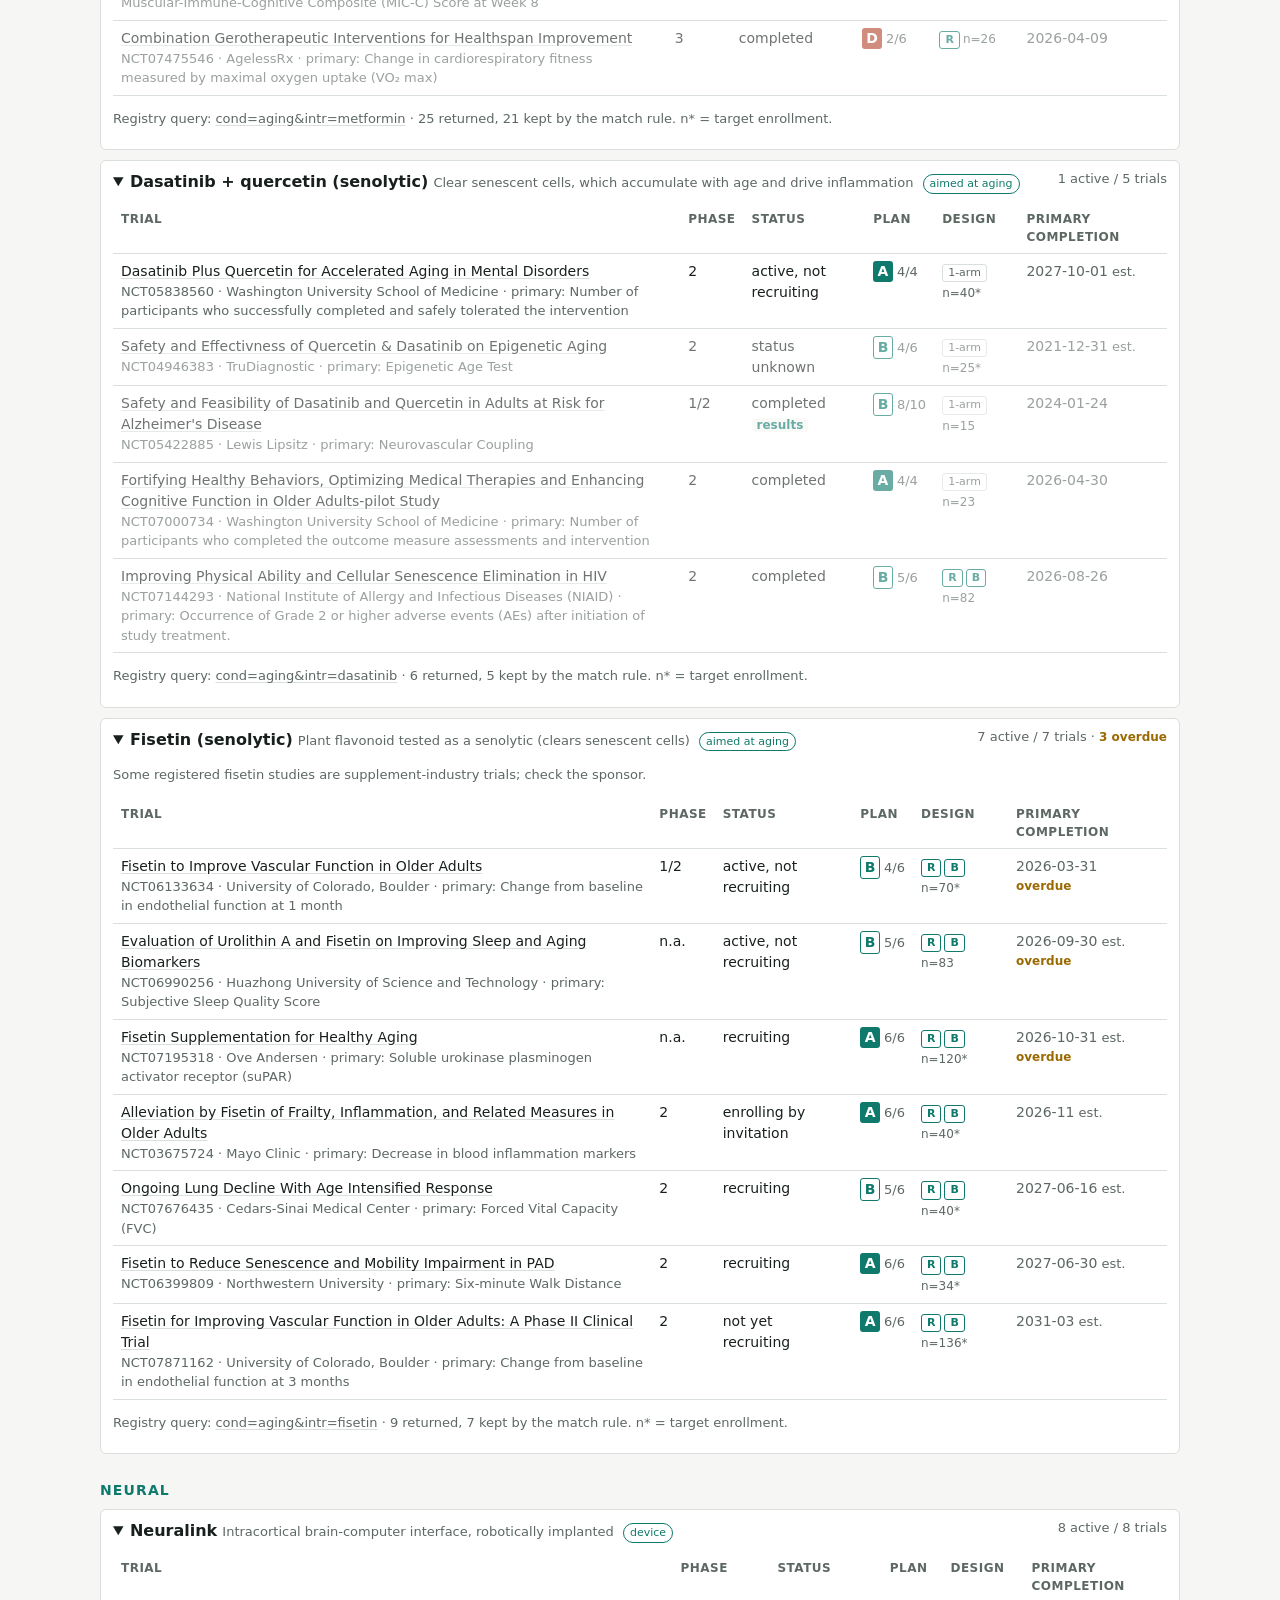
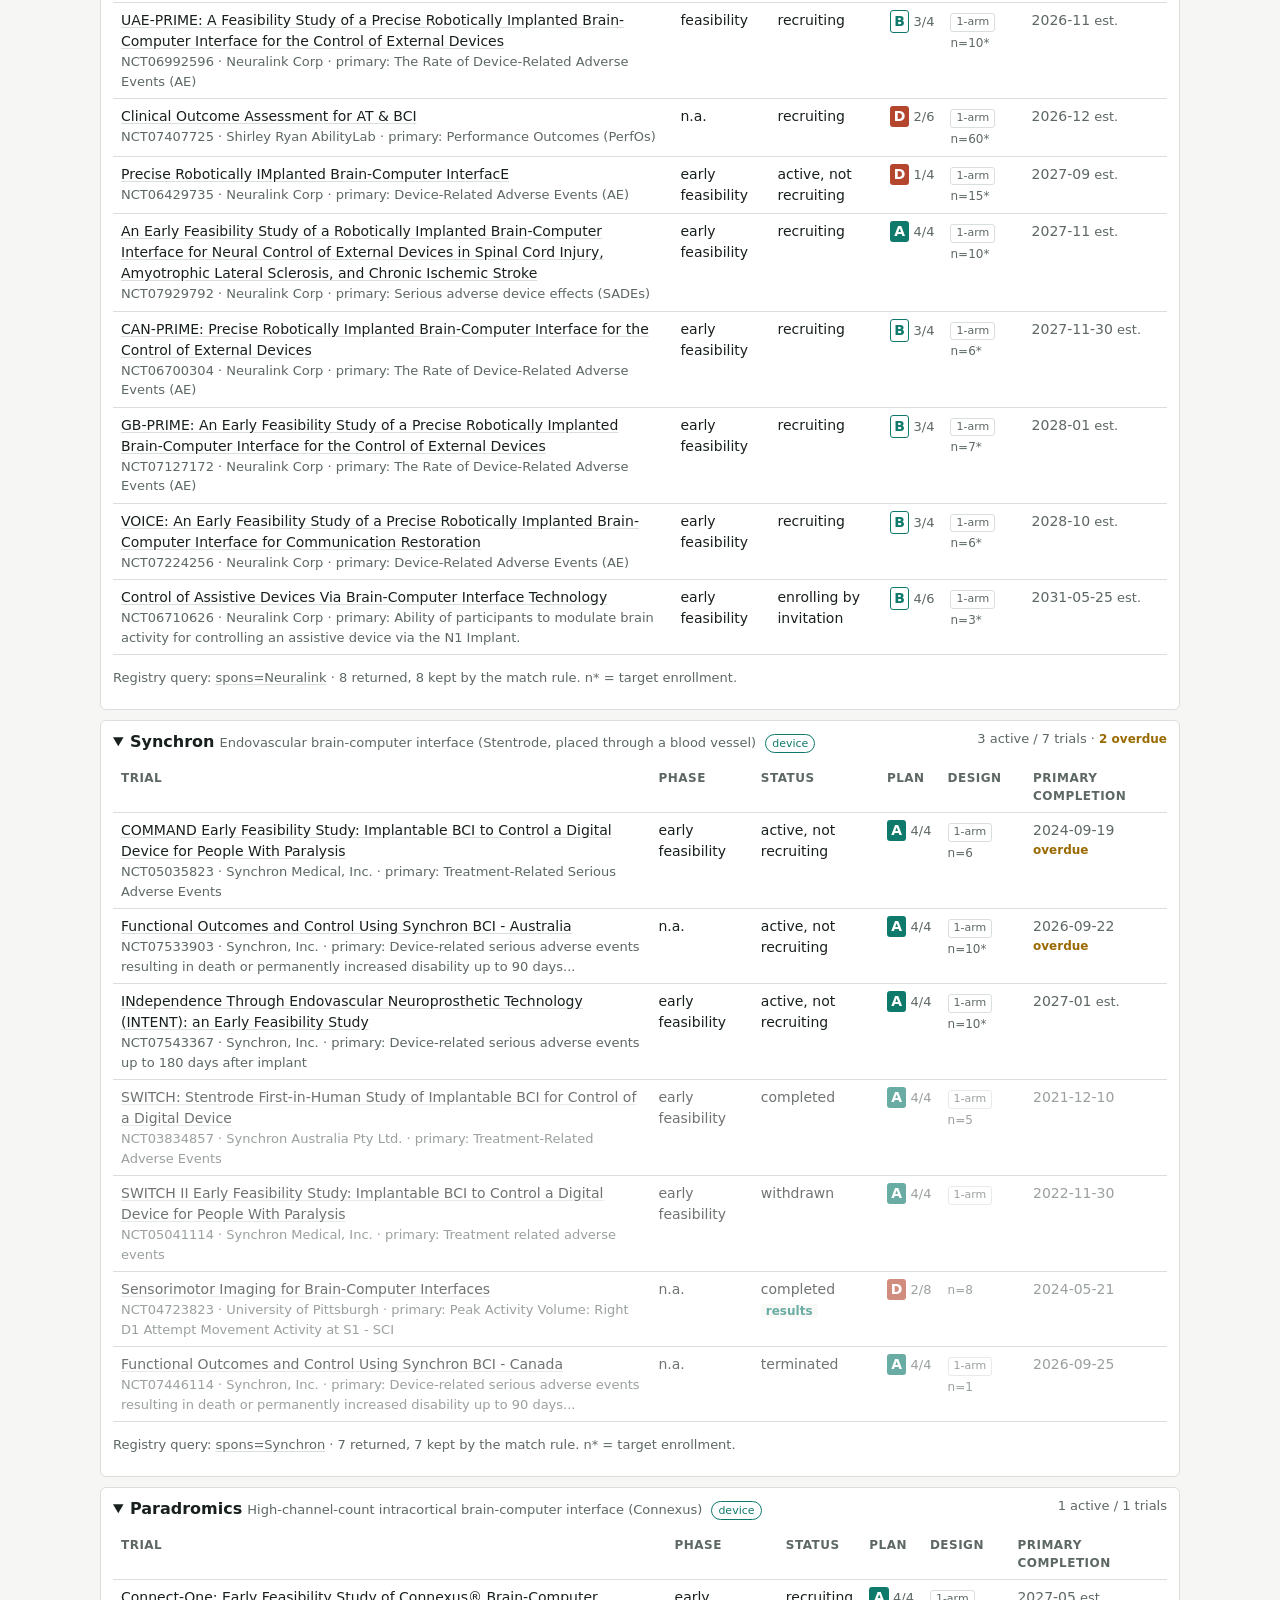
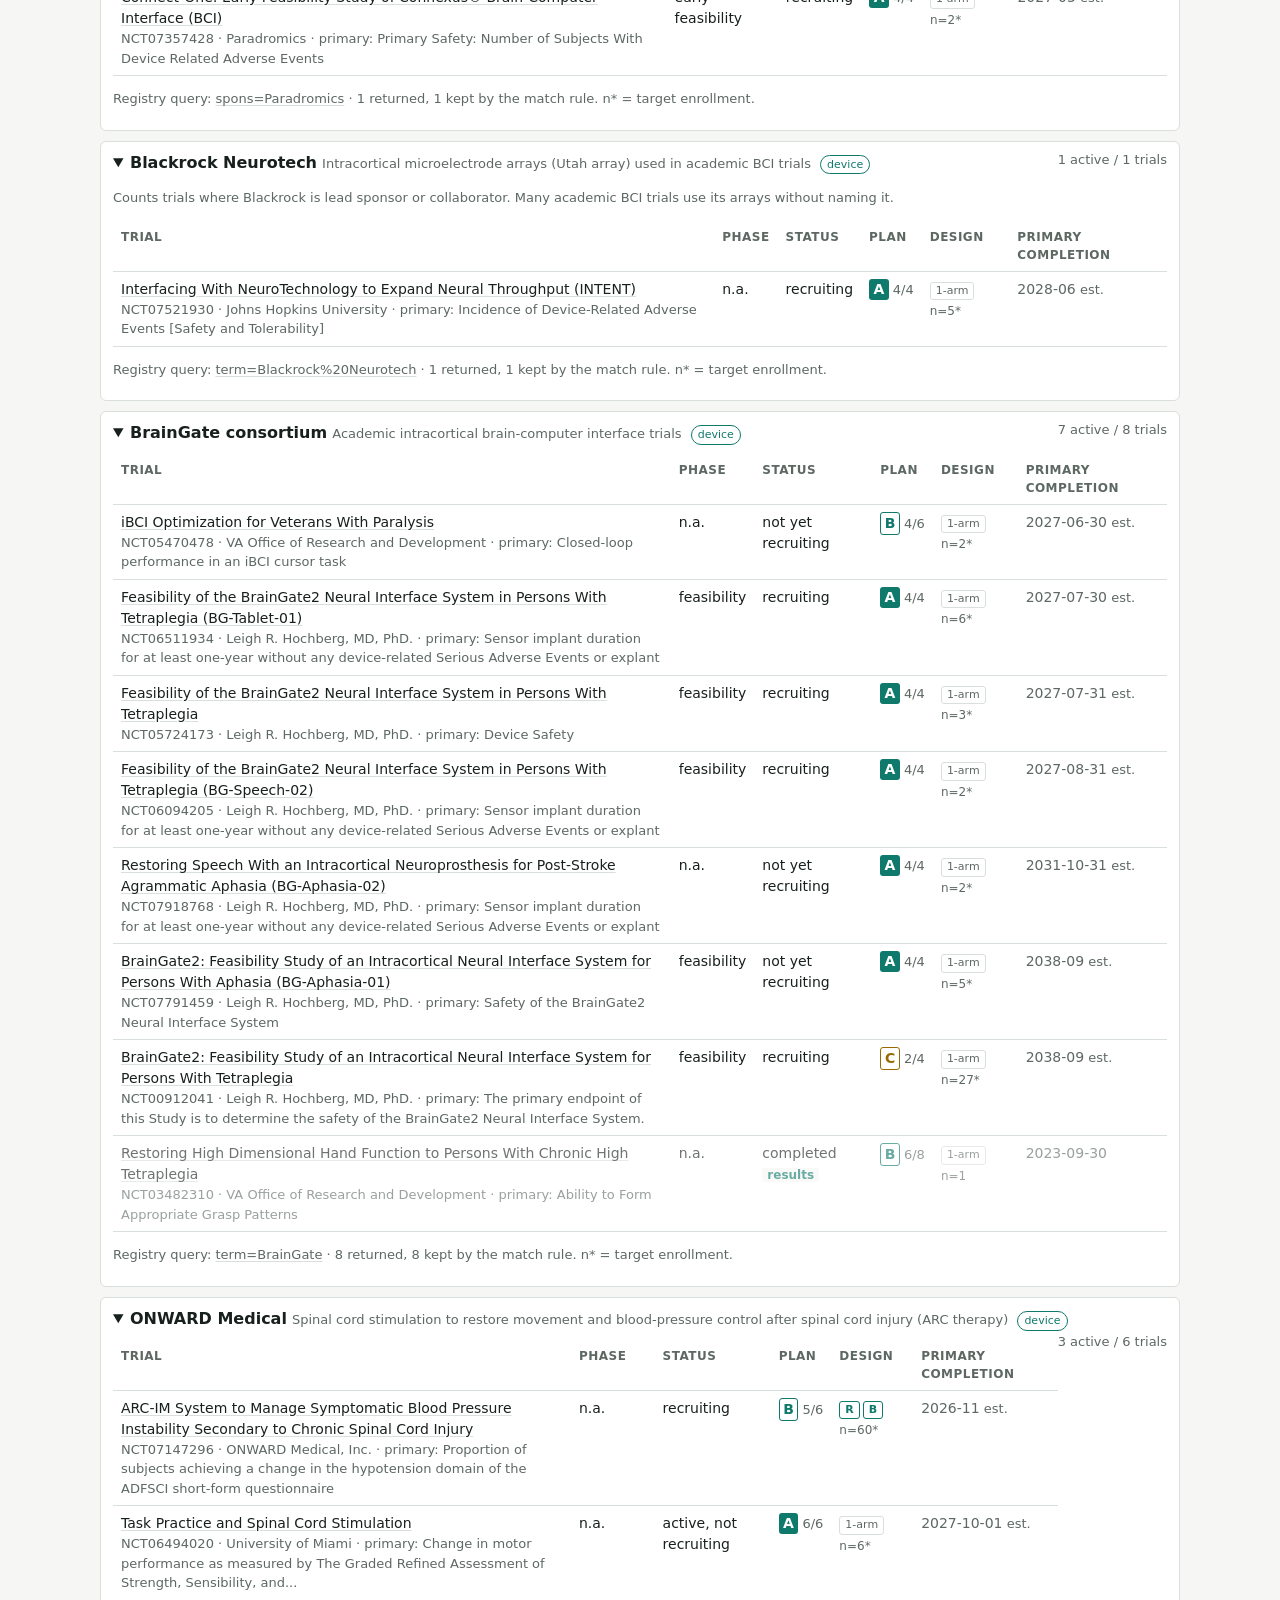
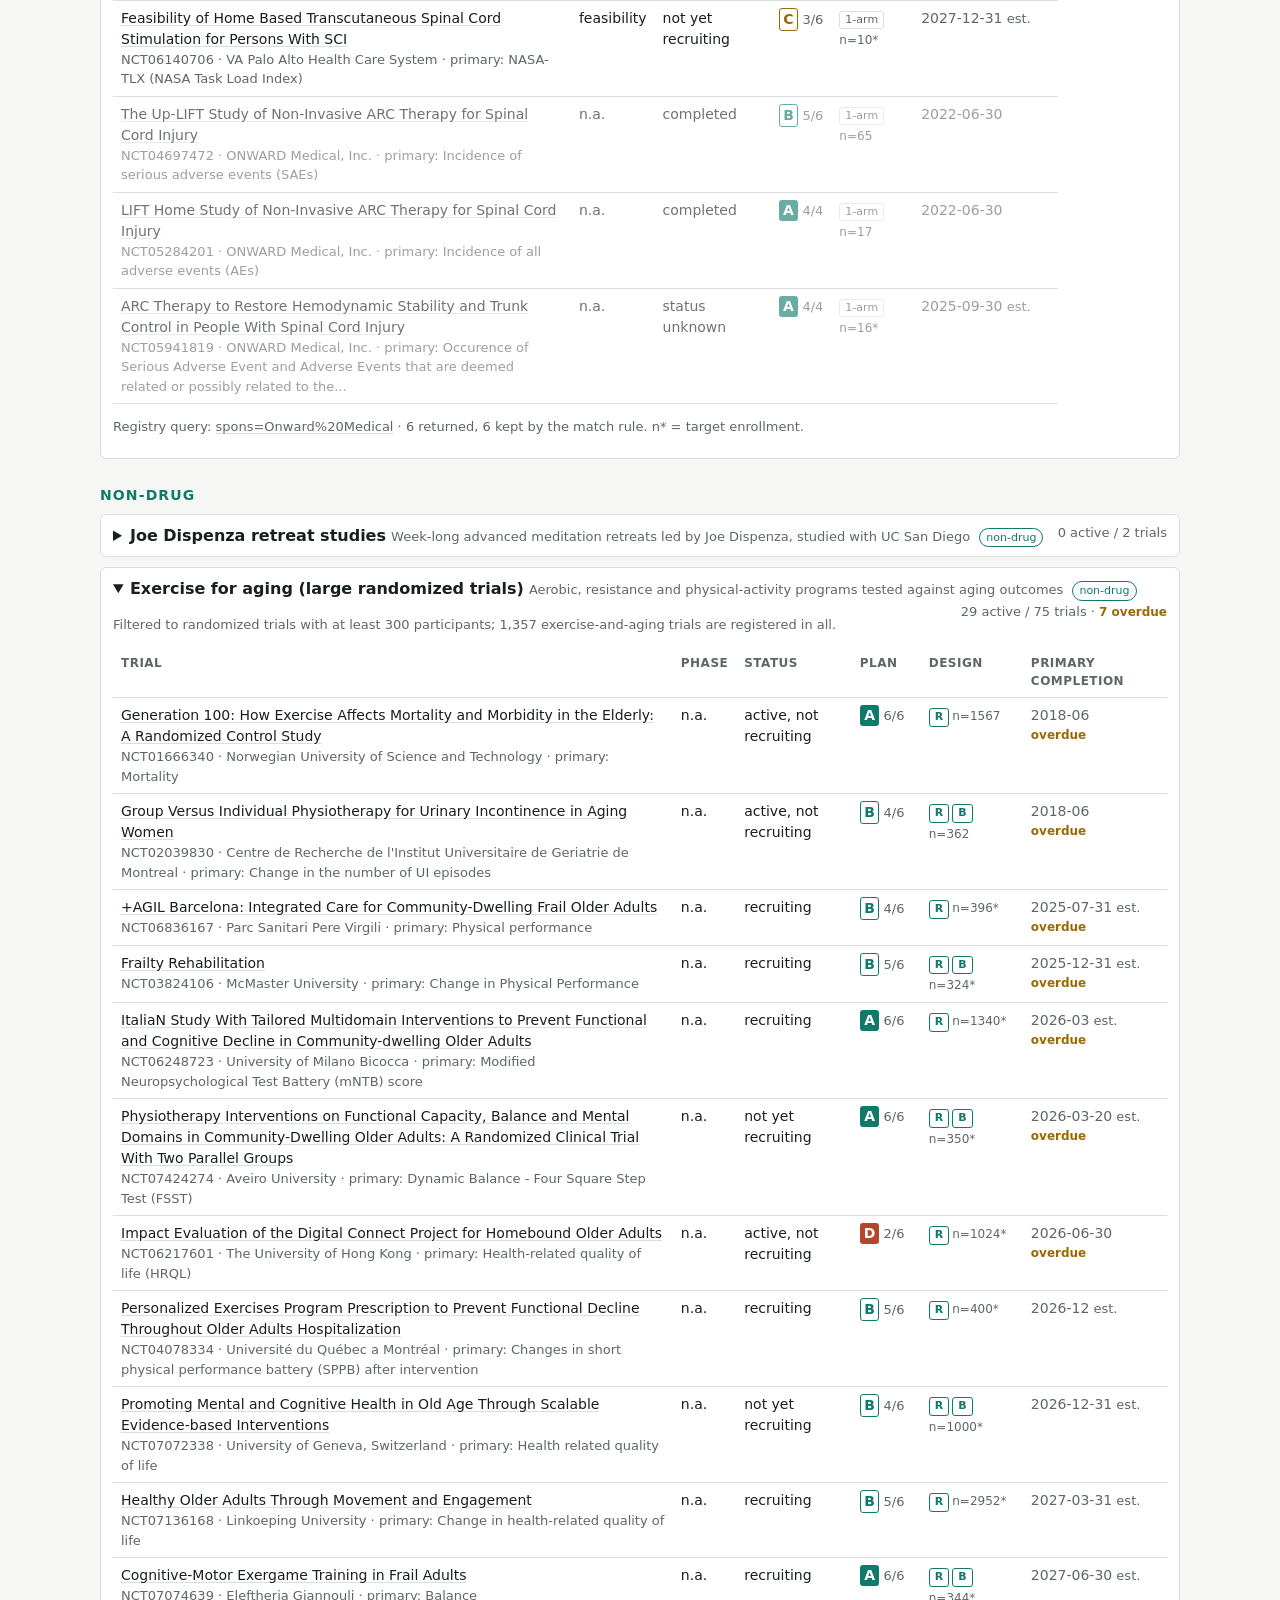
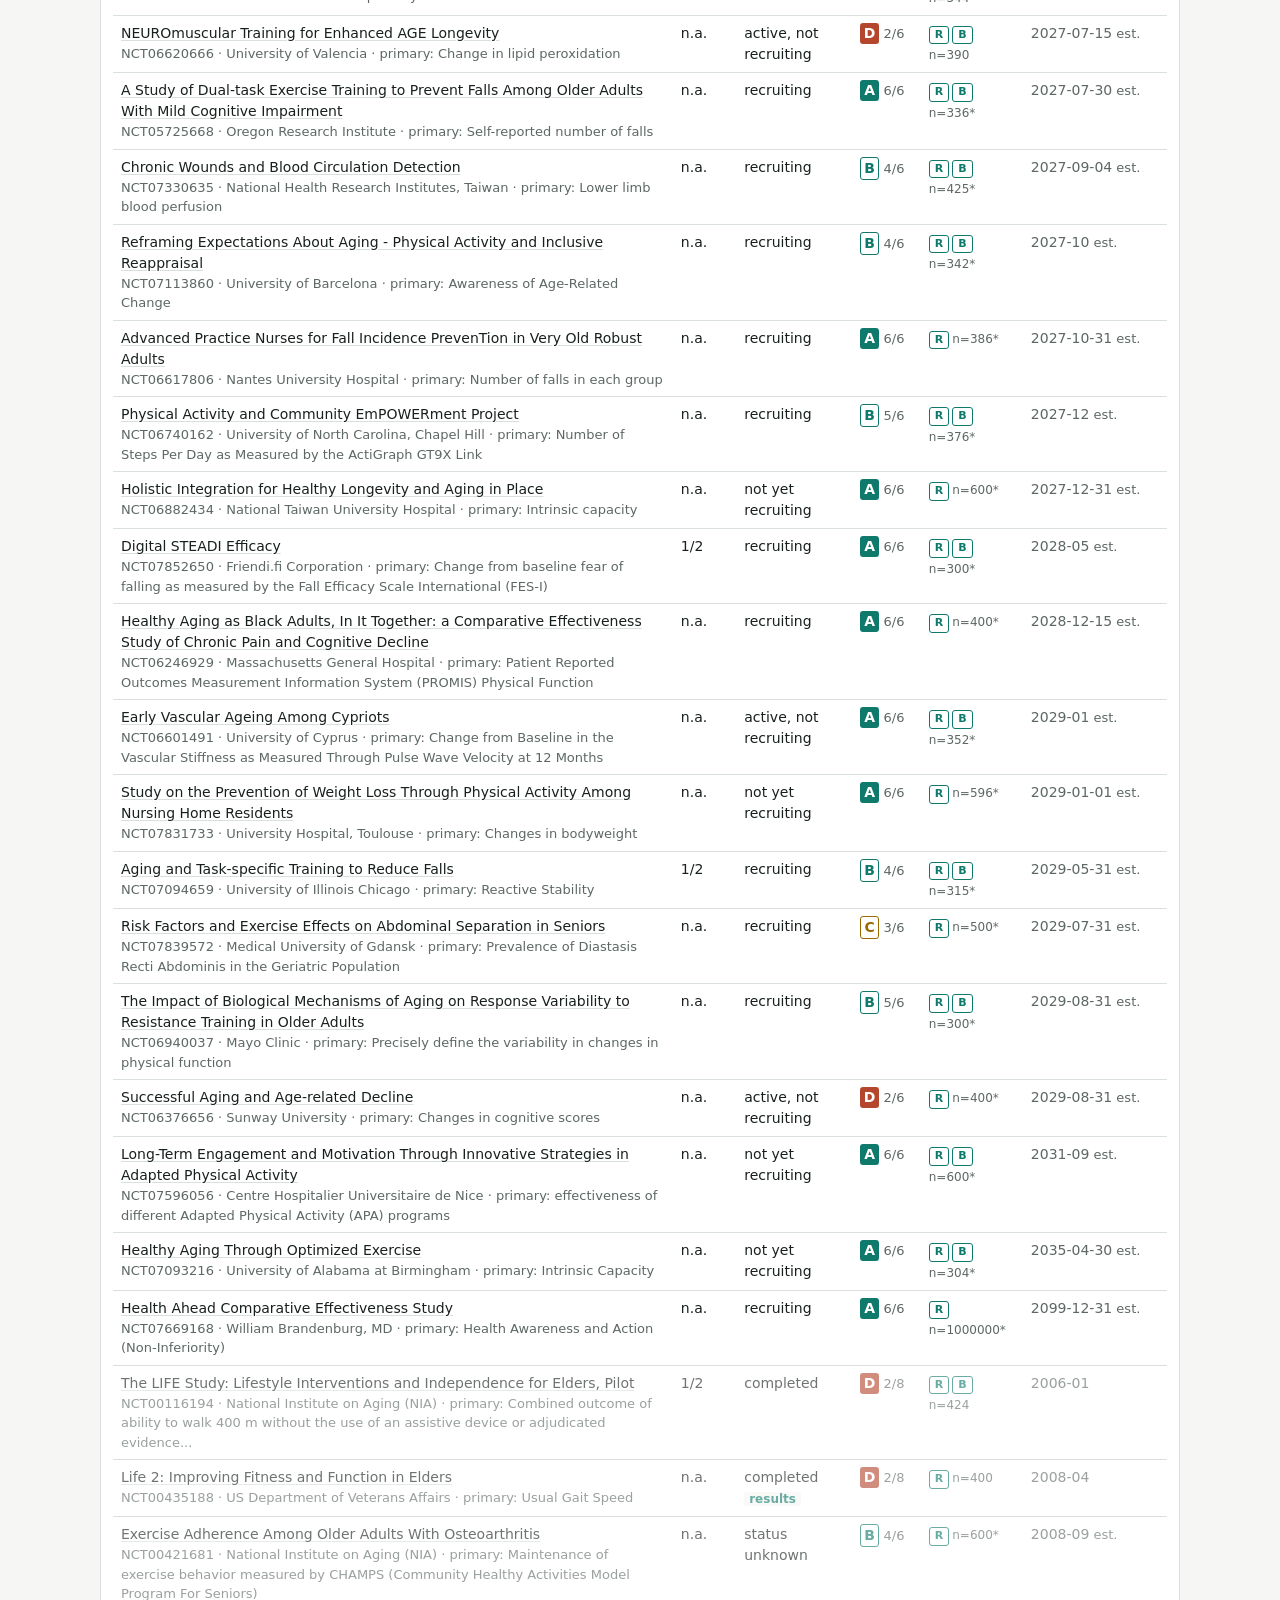
==== commit c3d454d8: "chore: refresh 2026-11-25 21:42 UTC" ====
--- a/docs/index.html
+++ b/docs/index.html
@@ -96,14 +96,14 @@
 td.gD b { background: var(--stale); color: var(--panel); }
 </style>
 <link rel="stylesheet" href="https://gcicc.github.io/suite/network.css">
-<script src="https://gcicc.github.io/suite/network.js" data-section="uplift" data-built="2026-11-25 08:34 UTC" data-next="every 6h" defer></script>
+<script src="https://gcicc.github.io/suite/network.js" data-section="uplift" data-built="2026-11-25 21:42 UTC" data-next="every 6h" defer></script>
 </head>
 <body>
 <main>
 <header class="mast">
   <h1><a href="index.html">UPLIFT</a></h1>
   <p class="dek">Living longer and doing more, tracked through registered trials, not press releases.</p>
-  <div class="meta">Built 2026-11-25 08:34 UTC · 18 tracked programs · 351 registered trials (119 active) · no LLM anywhere in the pipeline</div>
+  <div class="meta">Built 2026-11-25 21:42 UTC · 18 tracked programs · 351 registered trials (119 active) · no LLM anywhere in the pipeline</div>
   <nav class="toc">
     <a href="#summary">What to act on</a>
     <a href="#next">Next readout</a>
@@ -129,7 +129,7 @@
 </div>
     <div class="sum caution"><h3>Weakest analysis plans</h3><p class="rule">Active trials graded D on their planned analysis (7 in all). Design is not penalized; see <a href="#rules">the rubric</a>.</p>
 <ul><li><a href="https://clinicaltrials.gov/study/NCT06429735">Precise Robotically IMplanted Brain-Computer InterfacE</a><div class="note">Neuralink · registered 133 days after start</div></li><li><a href="https://clinicaltrials.gov/study/NCT06217601">Impact Evaluation of the Digital Connect Project for Homebound Older Adults</a><div class="note">Exercise for aging (large randomized trials) · registered 221 days after start; 7 primary endpoints; no multiplicity plan visible</div></li><li><a href="https://clinicaltrials.gov/study/NCT06376656">Successful Aging and Age-related Decline</a><div class="note">Exercise for aging (large randomized trials) · registered 684 days after start; 7 primary endpoints; no multiplicity plan visible</div></li><li><a href="https://clinicaltrials.gov/study/NCT06620666">NEUROmuscular Training for Enhanced AGE Longevity</a><div class="note">Exercise for aging (large randomized trials) · registered 238 days after start; 6 primary endpoints; no multiplicity plan visible</div></li><li><a href="https://clinicaltrials.gov/study/NCT05128396">Successful Aging and Enrichment (SAGE)</a><div class="note">Meditation and mindfulness · registered 2021-10-28 — after primary completion (2015-12-01); 12 primary endpoints; no multiplicity plan visible</div></li><li><a href="https://clinicaltrials.gov/study/NCT07407725">Clinical Outcome Assessment for AT &amp; BCI</a><div class="note">Neuralink · 8 primary endpoints; no multiplicity plan visible; no comparison stated in the primary endpoint</div></li></ul><p class="rule dev-k">Devices, by stage (active trials)</p><ul class="dev"><li><a href="#neuralink">Neuralink</a> <span class="note">1 feasibility, 6 early feasibility, 1 stage not stated</span></li><li><a href="#synchron">Synchron</a> <span class="note">2 early feasibility, 1 stage not stated</span></li><li><a href="#paradromics">Paradromics</a> <span class="note">1 early feasibility</span></li><li><a href="#blackrock">Blackrock Neurotech</a> <span class="note">1 stage not stated</span></li><li><a href="#braingate">BrainGate consortium</a> <span class="note">5 feasibility, 2 stage not stated</span></li><li><a href="#onward">ONWARD Medical</a> <span class="note">1 feasibility, 2 stage not stated</span></li></ul>
-      <p class="note">A sham-controlled brain implant is not a realistic design, so these devices are judged on the device pathway instead. FDA's <a href="https://www.fda.gov/news-events/fda-meetings-conferences-and-workshops/rise-challenge-statistical-considerations-rare-disease-clinical-investigations-09292026">RISE workshop</a> (Sept 29, 2026) took up exactly this: "benefit-risk and statistical considerations for pivotal studies in small patient populations using Brain Computer Interface (BCI) devices for Amyotrophic Lateral Sclerosis (ALS)" (<a href="https://healthpolicy.duke.edu/sites/default/files/2026-08/Draft%20Agenda_RISE%204_8.18.26.pdf">agenda</a>, Session 4). No active tracked device trial is named as pivotal yet.</p><p class="note"><span class="overdue">31 active trials</span> are past their registered completion date.</p></div>
+      <p class="note">A sham-controlled brain implant is not a realistic design, so these devices are judged on the device pathway instead. FDA's <a href="https://www.fda.gov/news-events/fda-meetings-conferences-and-workshops/rise-challenge-statistical-considerations-rare-disease-clinical-investigations-09292026">RISE workshop</a> (Sept 29, 2026) took up exactly this: "benefit-risk and statistical considerations for pivotal studies in small patient populations using Brain Computer Interface (BCI) devices for Amyotrophic Lateral Sclerosis (ALS)" (<a href="https://healthpolicy.duke.edu/sites/default/files/2026-08/Draft%20Agenda_RISE%204_8.18.26.pdf">agenda</a>, Session 4). No active tracked device trial is named as pivotal yet.</p><p class="note"><span class="overdue">30 active trials</span> are past their registered completion date.</p></div>
   </div>
 </section>
 
@@ -148,7 +148,7 @@
   <p class="lede">Found by comparing each day's registry snapshot with the last: new trials, status changes, phase moves, posted results and moved completion dates.</p>
   <div class="tbl-wrap"><table>
     <tr><th>Seen</th><th>Trial</th><th>Change</th></tr>
-<tr><td class="when">2026-11-24</td><td><a href="https://clinicaltrials.gov/study/NCT07831733">Study on the Prevention of Weight Loss Through Physical Activity Among Nursing Home Residents</a> <span class="note">NCT07831733</span></td><td><span class="chg date">primary completion 2028-09-01 → 2029-01-01</span></td></tr><tr><td class="when">2026-11-24</td><td><a href="https://clinicaltrials.gov/study/NCT06429735">Precise Robotically IMplanted Brain-Computer InterfacE</a> <span class="note">NCT06429735</span></td><td><span class="chg status">recruiting → active, not recruiting</span></td></tr><tr><td class="when">2026-11-24</td><td><a href="https://clinicaltrials.gov/study/NCT06429735">Precise Robotically IMplanted Brain-Computer InterfacE</a> <span class="note">NCT06429735</span></td><td><span class="chg date">primary completion 2026-06 → 2027-09</span></td></tr><tr><td class="when">2026-11-20</td><td><a href="https://clinicaltrials.gov/study/NCT07472101">Effects of Telerehabilitation-Based Dual-Task Exercises on Balance, Fall Risk, Cognitive Function, and Sleep Quality in Geriatric Individuals</a> <span class="note">NCT07472101</span></td><td><span class="chg status">recruiting → completed</span></td></tr><tr><td class="when">2026-11-18</td><td><a href="https://clinicaltrials.gov/study/NCT05836025">Effect of Rapamycin in Ovarian Aging</a> <span class="note">NCT05836025</span></td><td><span class="chg status">active, not recruiting → completed</span></td></tr><tr><td class="when">2026-11-18</td><td><a href="https://clinicaltrials.gov/study/NCT05836025">Effect of Rapamycin in Ovarian Aging</a> <span class="note">NCT05836025</span></td><td><span class="chg results">results posted</span></td></tr><tr><td class="when">2026-11-17</td><td><a href="https://clinicaltrials.gov/study/NCT07074639">Cognitive-Motor Exergame Training in Frail Adults</a> <span class="note">NCT07074639</span></td><td><span class="chg date">primary completion 2027-05-31 → 2027-06-30</span></td></tr><tr><td class="when">2026-11-16</td><td><a href="https://clinicaltrials.gov/study/NCT06399809">Fisetin to Reduce Senescence and Mobility Impairment in PAD</a> <span class="note">NCT06399809</span></td><td><span class="chg date">primary completion 2026-11 → 2027-06-30</span></td></tr><tr><td class="when">2026-11-10</td><td><a href="https://clinicaltrials.gov/study/NCT07929792">An Early Feasibility Study of a Robotically Implanted Brain-Computer Interface for Neural Control of External Devices in Spinal Cord Injury, Amyotrophic Lateral Sclerosis, and Chronic Ischemic Stroke</a> <span class="note">NCT07929792</span></td><td><span class="chg new">new trial registered</span></td></tr><tr><td class="when">2026-11-09</td><td><a href="https://clinicaltrials.gov/study/NCT07394790">Effectiveness of a Physical Exercise Prescription Program in Primary Care for Adults Aged 65 and Older: PREFIS-AP</a> <span class="note">NCT07394790</span></td><td><span class="chg new">new trial registered</span></td></tr><tr><td class="when">2026-11-09</td><td><a href="https://clinicaltrials.gov/study/NCT07924904">Mindfulness Meditation to Reduce Cognitive Load</a> <span class="note">NCT07924904</span></td><td><span class="chg new">new trial registered</span></td></tr><tr><td class="when">2026-11-06</td><td><a href="https://clinicaltrials.gov/study/NCT06463743">Metformin as an add-on or Monotherapy in Treatment of Aging People With Multiple Sclerosis (MS)</a> <span class="note">NCT06463743</span></td><td><span class="chg date">primary completion 2027-01-01 → 2027-12-01</span></td></tr><tr><td class="when">2026-11-06</td><td><a href="https://clinicaltrials.gov/study/NCT06073990">Brief Behavioral Therapy for Insomnia (BBTi) in Middle-aged and Older Adults With Chronic Insomnia</a> <span class="note">NCT06073990</span></td><td><span class="chg status">enrolling by invitation → completed</span></td></tr><tr><td class="when">2026-11-06</td><td><a href="https://clinicaltrials.gov/study/NCT07533903">Functional Outcomes and Control Using Synchron BCI - Australia</a> <span class="note">NCT07533903</span></td><td><span class="chg status">recruiting → active, not recruiting</span></td></tr><tr><td class="when">2026-11-06</td><td><a href="https://clinicaltrials.gov/study/NCT07533903">Functional Outcomes and Control Using Synchron BCI - Australia</a> <span class="note">NCT07533903</span></td><td><span class="chg date">primary completion 2027-03 → 2026-09-22</span></td></tr><tr><td class="when">2026-11-06</td><td><a href="https://clinicaltrials.gov/study/NCT07446114">Functional Outcomes and Control Using Synchron BCI - Canada</a> <span class="note">NCT07446114</span></td><td><span class="chg status">recruiting → terminated</span></td></tr><tr><td class="when">2026-11-06</td><td><a href="https://clinicaltrials.gov/study/NCT07446114">Functional Outcomes and Control Using Synchron BCI - Canada</a> <span class="note">NCT07446114</span></td><td><span class="chg date">primary completion 2026-12 → 2026-09-25</span></td></tr><tr><td class="when">2026-11-05</td><td><a href="https://clinicaltrials.gov/study/NCT07918768">Restoring Speech With an Intracortical Neuroprosthesis for Post-Stroke Agrammatic Aphasia (BG-Aphasia-02)</a> <span class="note">NCT07918768</span></td><td><span class="chg new">new trial registered</span></td></tr><tr><td class="when">2026-11-05</td><td><a href="https://clinicaltrials.gov/study/NCT04183465">Physical Activity Intervention in ELderly Patients With Myocardial INfarction</a> <span class="note">NCT04183465</span></td><td><span class="chg status">active, not recruiting → completed</span></td></tr><tr><td class="when">2026-11-05</td><td><a href="https://clinicaltrials.gov/study/NCT07543367">INdependence Through Endovascular Neuroprosthetic Technology (INTENT): an Early Feasibility Study</a> <span class="note">NCT07543367</span></td><td><span class="chg status">recruiting → active, not recruiting</span></td></tr><tr><td class="when">2026-11-05</td><td><a href="https://clinicaltrials.gov/study/NCT07543367">INdependence Through Endovascular Neuroprosthetic Technology (INTENT): an Early Feasibility Study</a> <span class="note">NCT07543367</span></td><td><span class="chg date">primary completion 2027-06 → 2027-01</span></td></tr><tr><td class="when">2026-11-02</td><td><a href="https://clinicaltrials.gov/study/NCT06583395">Quest to Analyze One Thousand Humans Meditating</a> <span class="note">NCT06583395</span></td><td><span class="chg status">enrolling by invitation → status unknown</span></td></tr><tr><td class="when">2026-11-02</td><td><a href="https://clinicaltrials.gov/study/NCT06748625">Efficacy of a Multidomain Intervention on Lifestyle Risk Factors for Dementia Prevention</a> <span class="note">NCT06748625</span></td><td><span class="chg status">active, not recruiting → completed</span></td></tr>  </table></div>
+<tr><td class="when">2026-11-25</td><td><a href="https://clinicaltrials.gov/study/NCT04742777">Effect of mTOR Inhibition &amp; Other Metabolism Modulating Interventions on the Elderly [SubStudy Rapa &amp; cMRI to Evaluate Cardiac Function]</a> <span class="note">NCT04742777</span></td><td><span class="chg date">primary completion 2026-10-16 → 2027-02-28</span></td></tr><tr><td class="when">2026-11-24</td><td><a href="https://clinicaltrials.gov/study/NCT07831733">Study on the Prevention of Weight Loss Through Physical Activity Among Nursing Home Residents</a> <span class="note">NCT07831733</span></td><td><span class="chg date">primary completion 2028-09-01 → 2029-01-01</span></td></tr><tr><td class="when">2026-11-24</td><td><a href="https://clinicaltrials.gov/study/NCT06429735">Precise Robotically IMplanted Brain-Computer InterfacE</a> <span class="note">NCT06429735</span></td><td><span class="chg status">recruiting → active, not recruiting</span></td></tr><tr><td class="when">2026-11-24</td><td><a href="https://clinicaltrials.gov/study/NCT06429735">Precise Robotically IMplanted Brain-Computer InterfacE</a> <span class="note">NCT06429735</span></td><td><span class="chg date">primary completion 2026-06 → 2027-09</span></td></tr><tr><td class="when">2026-11-20</td><td><a href="https://clinicaltrials.gov/study/NCT07472101">Effects of Telerehabilitation-Based Dual-Task Exercises on Balance, Fall Risk, Cognitive Function, and Sleep Quality in Geriatric Individuals</a> <span class="note">NCT07472101</span></td><td><span class="chg status">recruiting → completed</span></td></tr><tr><td class="when">2026-11-18</td><td><a href="https://clinicaltrials.gov/study/NCT05836025">Effect of Rapamycin in Ovarian Aging</a> <span class="note">NCT05836025</span></td><td><span class="chg status">active, not recruiting → completed</span></td></tr><tr><td class="when">2026-11-18</td><td><a href="https://clinicaltrials.gov/study/NCT05836025">Effect of Rapamycin in Ovarian Aging</a> <span class="note">NCT05836025</span></td><td><span class="chg results">results posted</span></td></tr><tr><td class="when">2026-11-17</td><td><a href="https://clinicaltrials.gov/study/NCT07074639">Cognitive-Motor Exergame Training in Frail Adults</a> <span class="note">NCT07074639</span></td><td><span class="chg date">primary completion 2027-05-31 → 2027-06-30</span></td></tr><tr><td class="when">2026-11-16</td><td><a href="https://clinicaltrials.gov/study/NCT06399809">Fisetin to Reduce Senescence and Mobility Impairment in PAD</a> <span class="note">NCT06399809</span></td><td><span class="chg date">primary completion 2026-11 → 2027-06-30</span></td></tr><tr><td class="when">2026-11-10</td><td><a href="https://clinicaltrials.gov/study/NCT07929792">An Early Feasibility Study of a Robotically Implanted Brain-Computer Interface for Neural Control of External Devices in Spinal Cord Injury, Amyotrophic Lateral Sclerosis, and Chronic Ischemic Stroke</a> <span class="note">NCT07929792</span></td><td><span class="chg new">new trial registered</span></td></tr><tr><td class="when">2026-11-09</td><td><a href="https://clinicaltrials.gov/study/NCT07394790">Effectiveness of a Physical Exercise Prescription Program in Primary Care for Adults Aged 65 and Older: PREFIS-AP</a> <span class="note">NCT07394790</span></td><td><span class="chg new">new trial registered</span></td></tr><tr><td class="when">2026-11-09</td><td><a href="https://clinicaltrials.gov/study/NCT07924904">Mindfulness Meditation to Reduce Cognitive Load</a> <span class="note">NCT07924904</span></td><td><span class="chg new">new trial registered</span></td></tr><tr><td class="when">2026-11-06</td><td><a href="https://clinicaltrials.gov/study/NCT06463743">Metformin as an add-on or Monotherapy in Treatment of Aging People With Multiple Sclerosis (MS)</a> <span class="note">NCT06463743</span></td><td><span class="chg date">primary completion 2027-01-01 → 2027-12-01</span></td></tr><tr><td class="when">2026-11-06</td><td><a href="https://clinicaltrials.gov/study/NCT06073990">Brief Behavioral Therapy for Insomnia (BBTi) in Middle-aged and Older Adults With Chronic Insomnia</a> <span class="note">NCT06073990</span></td><td><span class="chg status">enrolling by invitation → completed</span></td></tr><tr><td class="when">2026-11-06</td><td><a href="https://clinicaltrials.gov/study/NCT07533903">Functional Outcomes and Control Using Synchron BCI - Australia</a> <span class="note">NCT07533903</span></td><td><span class="chg status">recruiting → active, not recruiting</span></td></tr><tr><td class="when">2026-11-06</td><td><a href="https://clinicaltrials.gov/study/NCT07533903">Functional Outcomes and Control Using Synchron BCI - Australia</a> <span class="note">NCT07533903</span></td><td><span class="chg date">primary completion 2027-03 → 2026-09-22</span></td></tr><tr><td class="when">2026-11-06</td><td><a href="https://clinicaltrials.gov/study/NCT07446114">Functional Outcomes and Control Using Synchron BCI - Canada</a> <span class="note">NCT07446114</span></td><td><span class="chg status">recruiting → terminated</span></td></tr><tr><td class="when">2026-11-06</td><td><a href="https://clinicaltrials.gov/study/NCT07446114">Functional Outcomes and Control Using Synchron BCI - Canada</a> <span class="note">NCT07446114</span></td><td><span class="chg date">primary completion 2026-12 → 2026-09-25</span></td></tr><tr><td class="when">2026-11-05</td><td><a href="https://clinicaltrials.gov/study/NCT07918768">Restoring Speech With an Intracortical Neuroprosthesis for Post-Stroke Agrammatic Aphasia (BG-Aphasia-02)</a> <span class="note">NCT07918768</span></td><td><span class="chg new">new trial registered</span></td></tr><tr><td class="when">2026-11-05</td><td><a href="https://clinicaltrials.gov/study/NCT04183465">Physical Activity Intervention in ELderly Patients With Myocardial INfarction</a> <span class="note">NCT04183465</span></td><td><span class="chg status">active, not recruiting → completed</span></td></tr><tr><td class="when">2026-11-05</td><td><a href="https://clinicaltrials.gov/study/NCT07543367">INdependence Through Endovascular Neuroprosthetic Technology (INTENT): an Early Feasibility Study</a> <span class="note">NCT07543367</span></td><td><span class="chg status">recruiting → active, not recruiting</span></td></tr><tr><td class="when">2026-11-05</td><td><a href="https://clinicaltrials.gov/study/NCT07543367">INdependence Through Endovascular Neuroprosthetic Technology (INTENT): an Early Feasibility Study</a> <span class="note">NCT07543367</span></td><td><span class="chg date">primary completion 2027-06 → 2027-01</span></td></tr><tr><td class="when">2026-11-02</td><td><a href="https://clinicaltrials.gov/study/NCT06583395">Quest to Analyze One Thousand Humans Meditating</a> <span class="note">NCT06583395</span></td><td><span class="chg status">enrolling by invitation → status unknown</span></td></tr><tr><td class="when">2026-11-02</td><td><a href="https://clinicaltrials.gov/study/NCT06748625">Efficacy of a Multidomain Intervention on Lifestyle Risk Factors for Dementia Prevention</a> <span class="note">NCT06748625</span></td><td><span class="chg status">active, not recruiting → completed</span></td></tr>  </table></div>
 </section>
 
 <section id="board">
@@ -156,7 +156,7 @@
   <p class="lede">Every tracked program and its registered trials, active first. Flags come straight from registry fields: <span class="flag on">R</span> randomized, <span class="flag on">B</span> blinded, <span class="flag">1-arm</span> single arm, and enrollment <em>n</em>. Device trials show their FDA stage (early feasibility, feasibility, pivotal) instead of a drug phase. <span class="overdue">overdue</span> marks a trial still listed as active after its registered completion date. A missing flag means the registry does not say so.</p>
   <h3 class="lane">Longevity</h3>
   <details class="prog" open id="mtor">
-    <summary><strong>mTOR inhibitors (rapamycin and rapalogs)</strong> <span class="note">Inhibit mTOR, a nutrient-sensing pathway that extends lifespan in animal models</span> <span class="badge">aimed at aging</span> <span class="count">9 active / 20 trials · <span class="overdue">4 overdue</span></span></summary>
+    <summary><strong>mTOR inhibitors (rapamycin and rapalogs)</strong> <span class="note">Inhibit mTOR, a nutrient-sensing pathway that extends lifespan in animal models</span> <span class="badge">aimed at aging</span> <span class="count">9 active / 20 trials · <span class="overdue">3 overdue</span></span></summary>
     <div class="tbl-wrap"><table>
       <tr><th>Trial</th><th>Phase</th><th>Status</th><th>Plan</th><th>Design</th><th>Primary completion</th></tr>
       <tr class="">
@@ -189,7 +189,7 @@
         <td>active, not recruiting</td>
 <td class="grade gB" title="Prospective registration: 2/2 (registered before or within 21 days of start)&amp;#10;Focused primary endpoint: 0/2 (4 primary endpoints; no multiplicity plan visible)&amp;#10;Stated comparison: 2/2 (within-subject change from baseline)"><b>B</b><span class="note"> 4/6</span></td>
         <td class="flags"><span class="flag">1-arm</span><span class="n">n=20</span></td>
-        <td class="when">2026-10-16<span class="note"> est.</span><div class="overdue" title="Still listed as active, but the registered completion date has passed">overdue</div></td>
+        <td class="when">2027-02-28<span class="note"> est.</span></td>
       </tr>
       <tr class="">
         <td><a href="https://clinicaltrials.gov/study/NCT05949658">Rapalog Pharmacology (RAP PAC) Study</a><div class="note">NCT05949658 · University of Wisconsin, Madison · primary: Dose Limited Toxicities (DLTs)</div></td>
@@ -2509,19 +2509,19 @@
         <td class="when">2025-01-15</td>
       </tr>
       <tr class="inactive">
+        <td><a href="https://clinicaltrials.gov/study/NCT05068271">Multi-Domain Exercise and Memory in Adults Relative to ApoE Genotype: A fMRI Study</a><div class="note">NCT05068271 · National Taiwan Normal University · primary: Changes in functional MRI indices</div></td>
+        <td>n.a.</td>
+        <td>status unknown</td>
+<td class="grade gB" title="Prospective registration: 2/2 (registered before or within 21 days of start)&amp;#10;Focused primary endpoint: 1/2 (3 primary endpoints; no multiplicity plan visible)&amp;#10;Stated comparison: 2/2 (randomized comparison)"><b>B</b><span class="note"> 5/6</span></td>
+        <td class="flags"><span class="flag on">R</span><span class="flag on" title="masking: single">B</span><span class="n">n=100*</span></td>
+        <td class="when">2025-03<span class="note"> est.</span></td>
+      </tr>
+      <tr class="inactive">
         <td><a href="https://clinicaltrials.gov/study/NCT05101174">Exercise and Neurocognition in Adults Relative to ApoE Genotype</a><div class="note">NCT05101174 · National Taiwan Normal University · primary: Inhibition: Changes in Stroop test performance</div></td>
         <td>n.a.</td>
         <td>status unknown</td>
 <td class="grade gB" title="Prospective registration: 2/2 (registered before or within 21 days of start)&amp;#10;Focused primary endpoint: 1/2 (2 primary endpoints; no multiplicity plan visible)&amp;#10;Stated comparison: 2/2 (randomized comparison)"><b>B</b><span class="note"> 5/6</span></td>
         <td class="flags"><span class="flag on">R</span><span class="flag on" title="masking: single">B</span><span class="n">n=120*</span></td>
-        <td class="when">2025-03<span class="note"> est.</span></td>
-      </tr>
-      <tr class="inactive">
-        <td><a href="https://clinicaltrials.gov/study/NCT05068271">Multi-Domain Exercise and Memory in Adults Relative to ApoE Genotype: A fMRI Study</a><div class="note">NCT05068271 · National Taiwan Normal University · primary: Changes in functional MRI indices</div></td>
-        <td>n.a.</td>
-        <td>status unknown</td>
-<td class="grade gB" title="Prospective registration: 2/2 (registered before or within 21 days of start)&amp;#10;Focused primary endpoint: 1/2 (3 primary endpoints; no multiplicity plan visible)&amp;#10;Stated comparison: 2/2 (randomized comparison)"><b>B</b><span class="note"> 5/6</span></td>
-        <td class="flags"><span class="flag on">R</span><span class="flag on" title="masking: single">B</span><span class="n">n=100*</span></td>
         <td class="when">2025-03<span class="note"> est.</span></td>
       </tr>
       <tr class="inactive">
@@ -3510,7 +3510,7 @@
   <h2>Sources and freshness</h2>
   <div class="tbl-wrap"><table>
     <tr><th>Source</th><th>Fetched</th><th>Age</th><th>Last error</th></tr>
-    <tr><td>ctgov</td><td>2026-11-24 22:26</td><td class="">10h</td><td></td></tr>
+    <tr><td>ctgov</td><td>2026-11-25 21:42</td><td class="">0s</td><td></td></tr>
   </table></div>
   <p>Trial data: <a href="https://clinicaltrials.gov/">ClinicalTrials.gov</a> (U.S. National Library of Medicine). A failed fetch keeps the last good copy and is flagged here.</p>
 </footer>
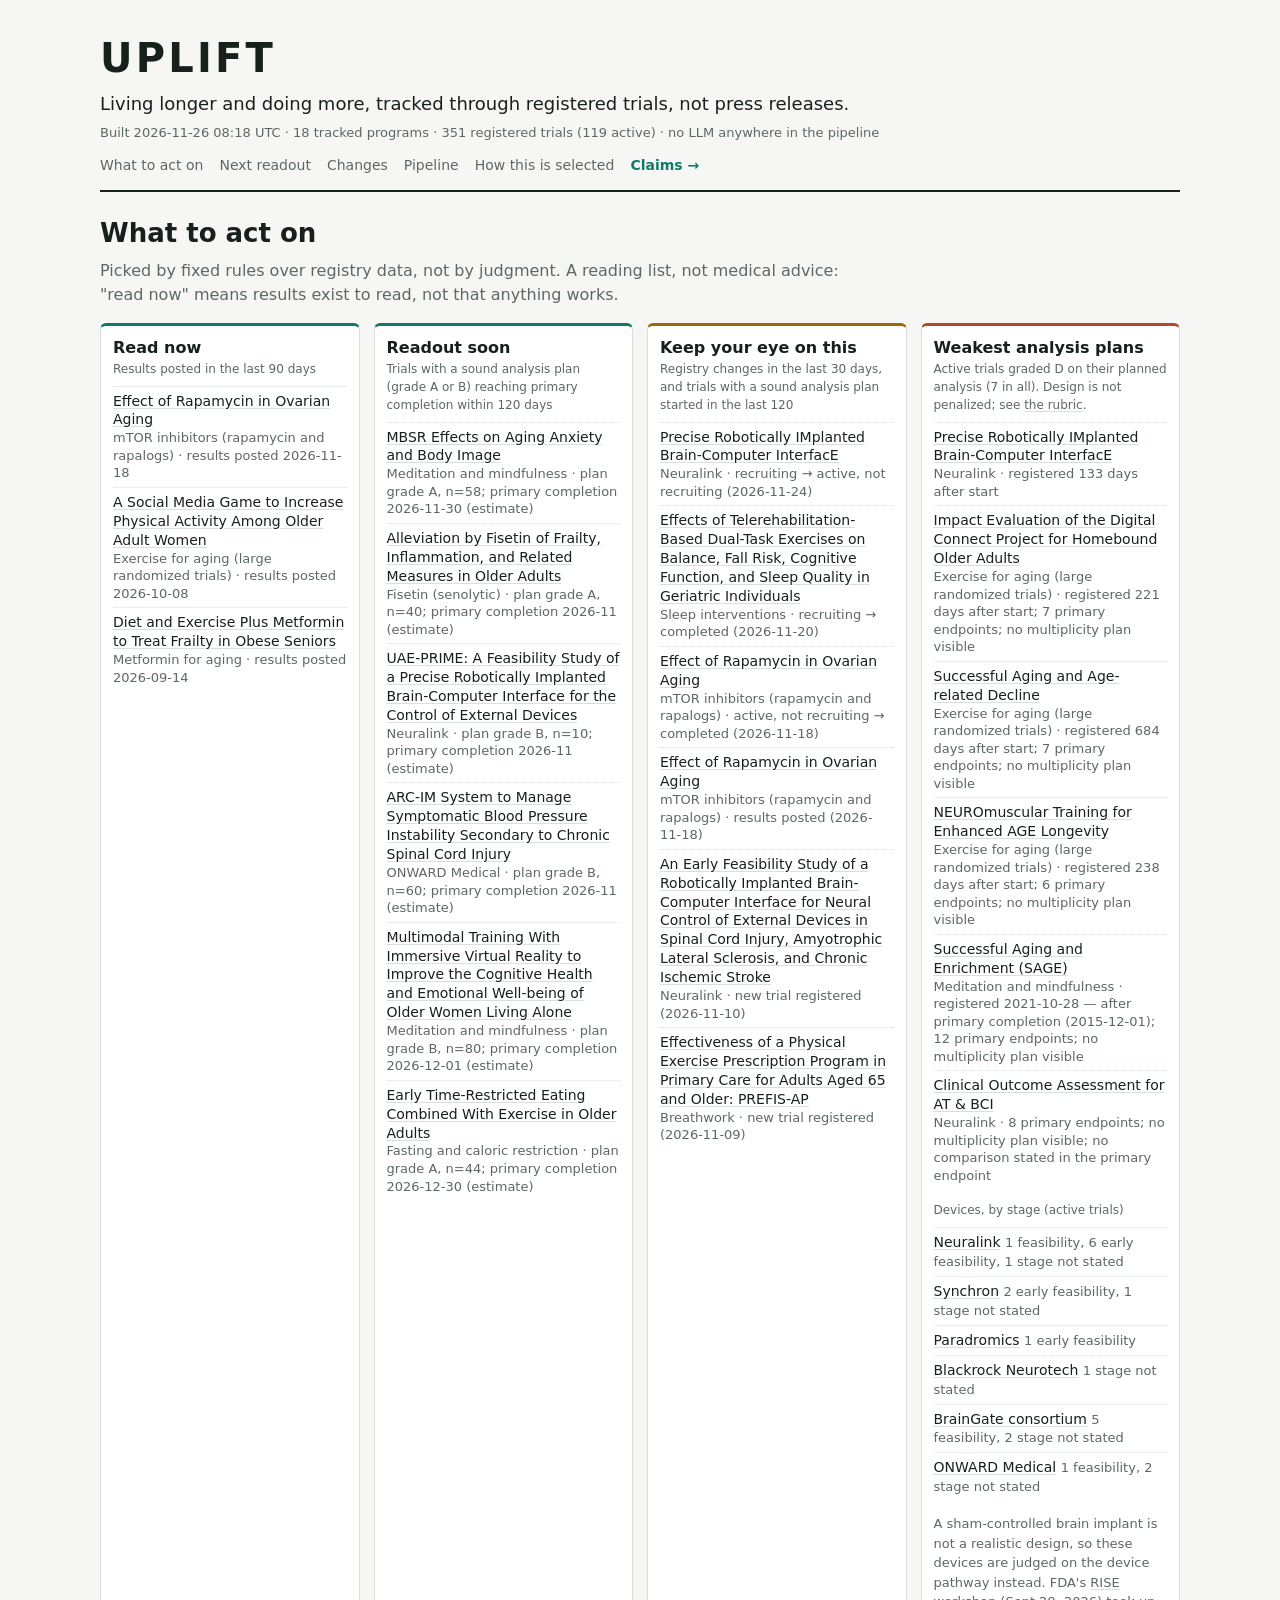
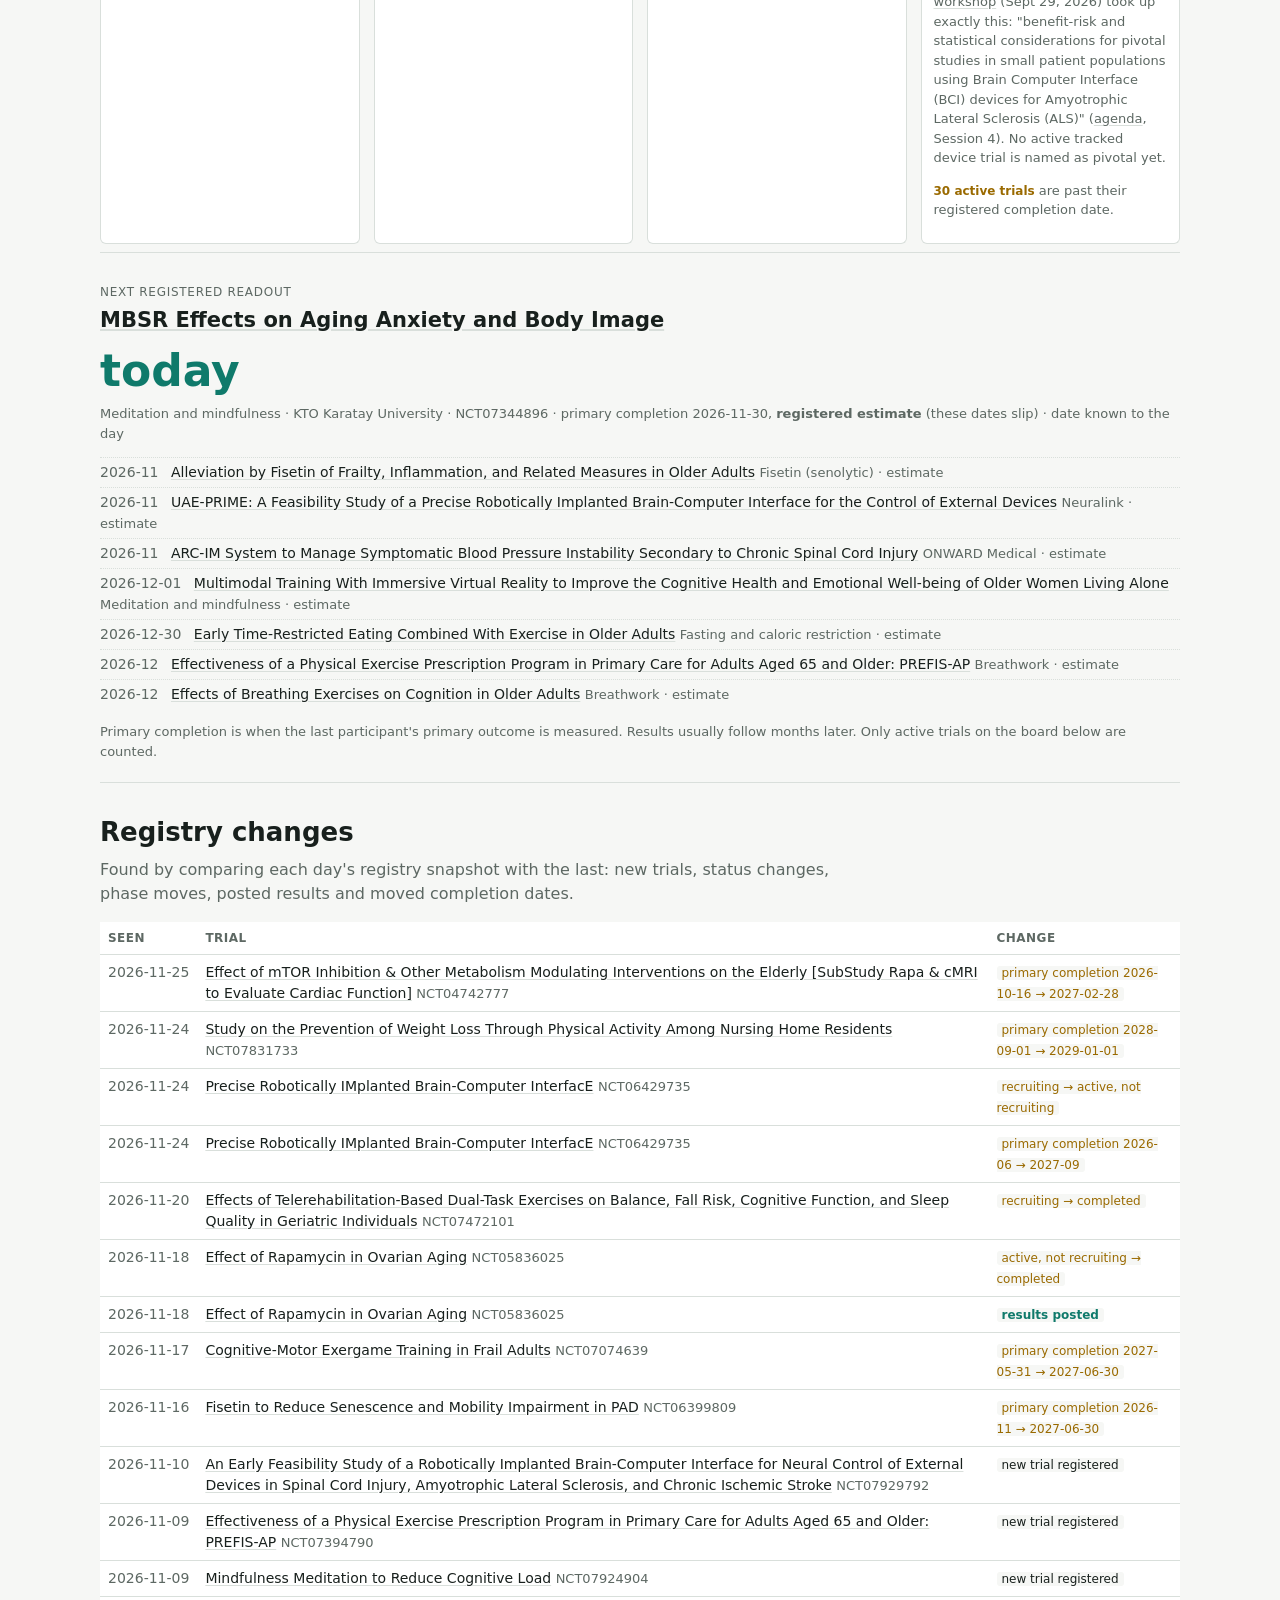
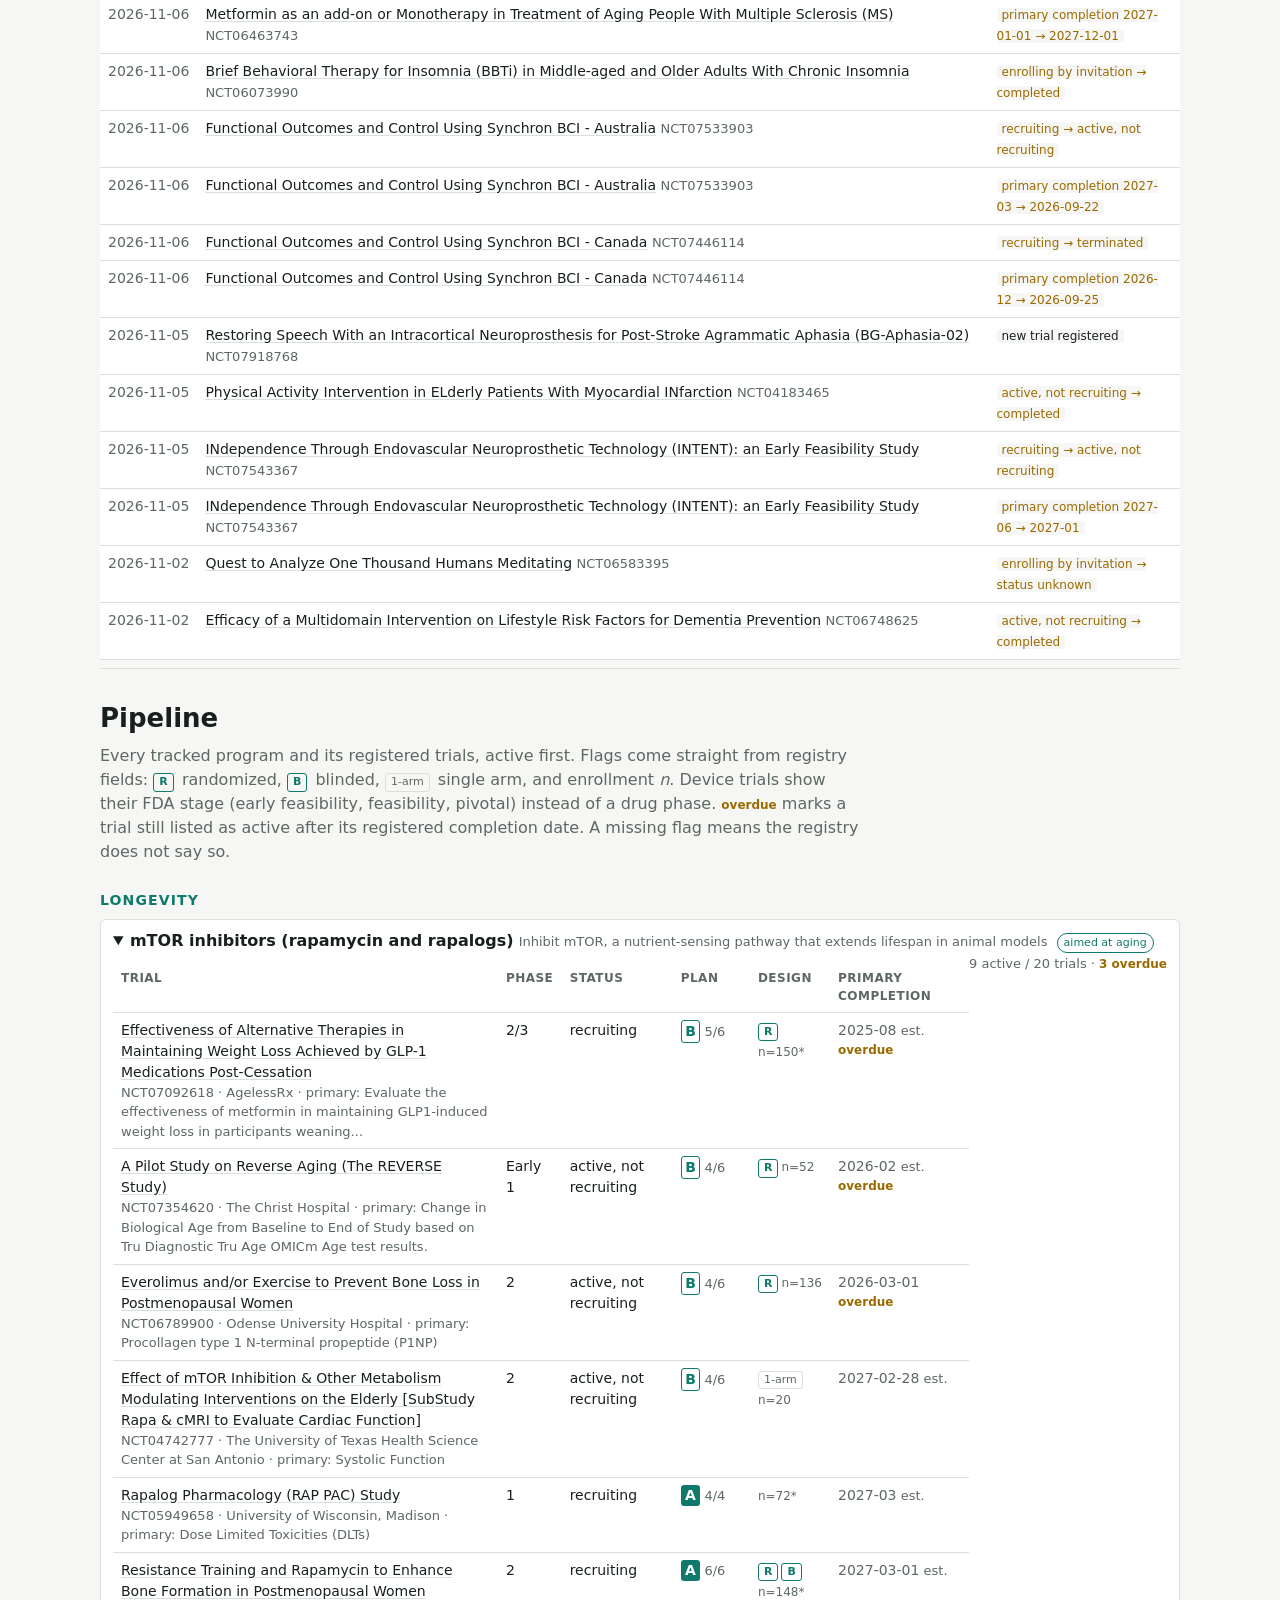
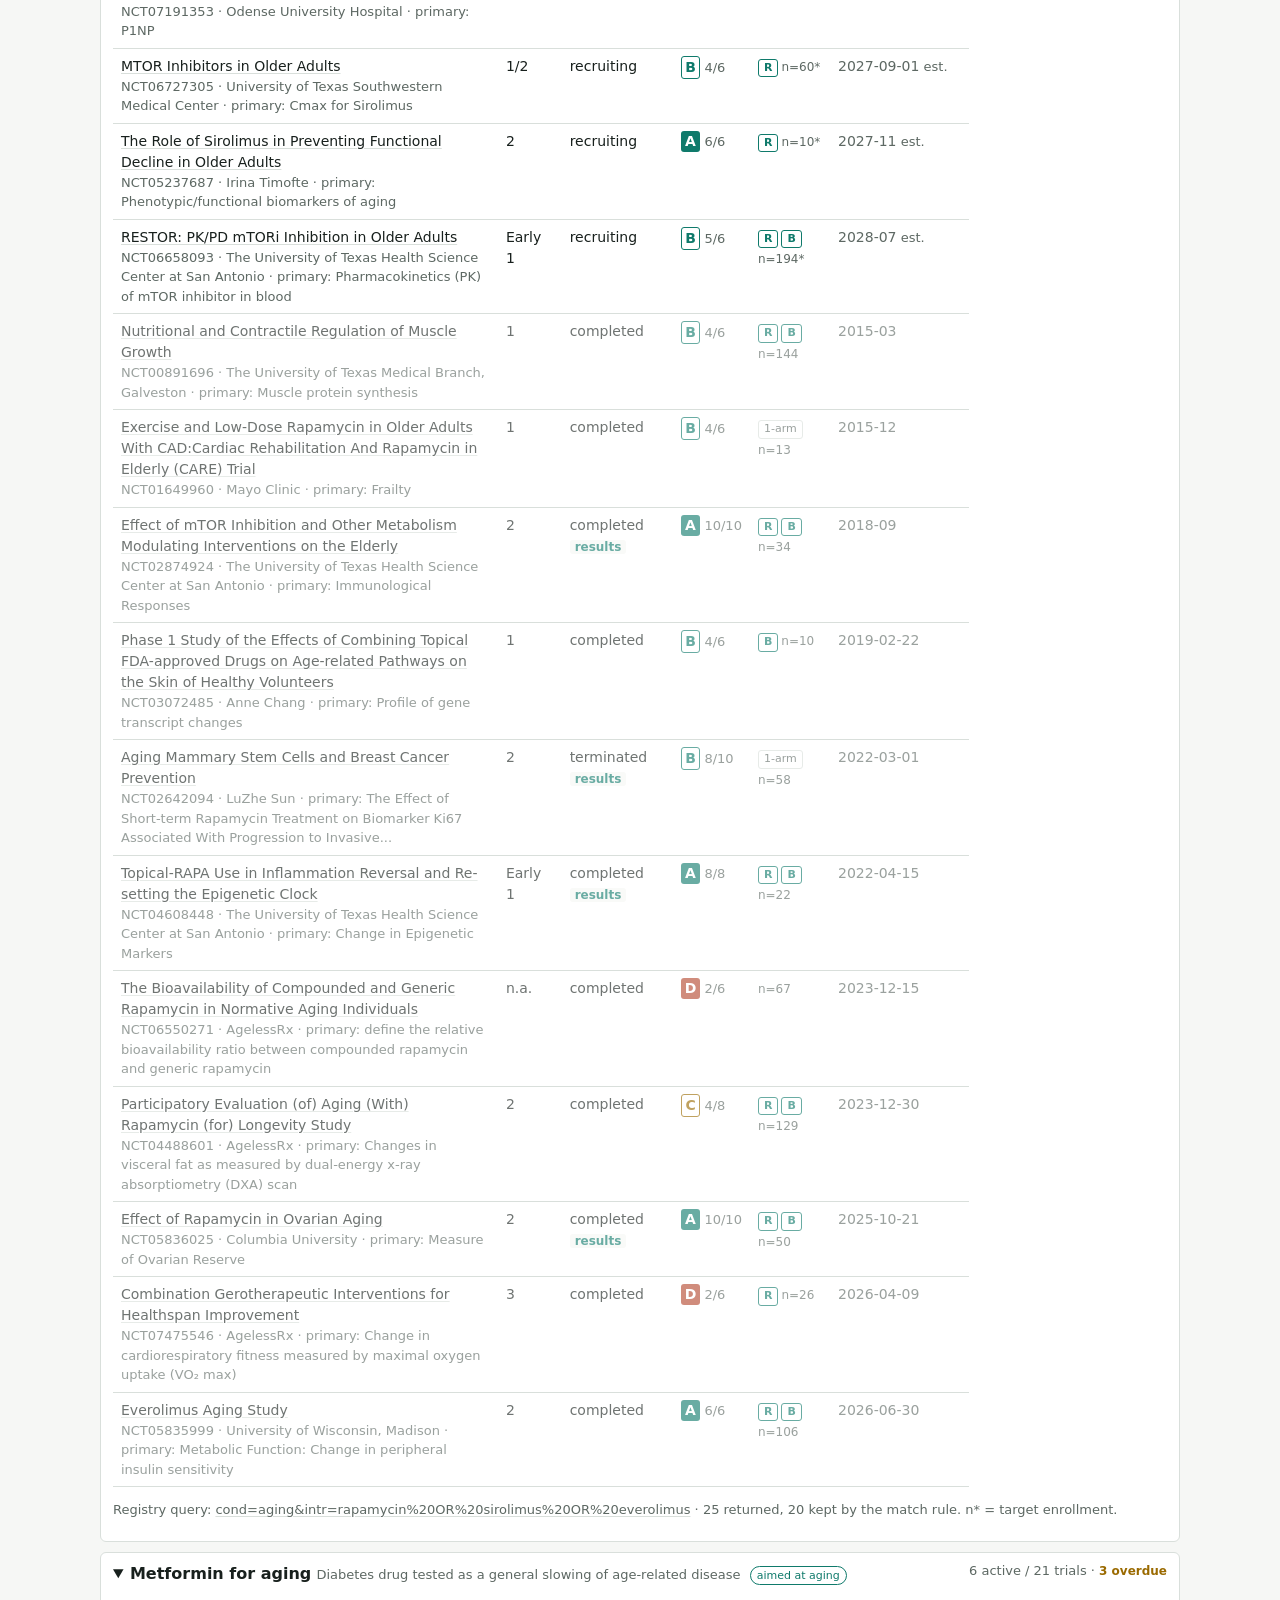
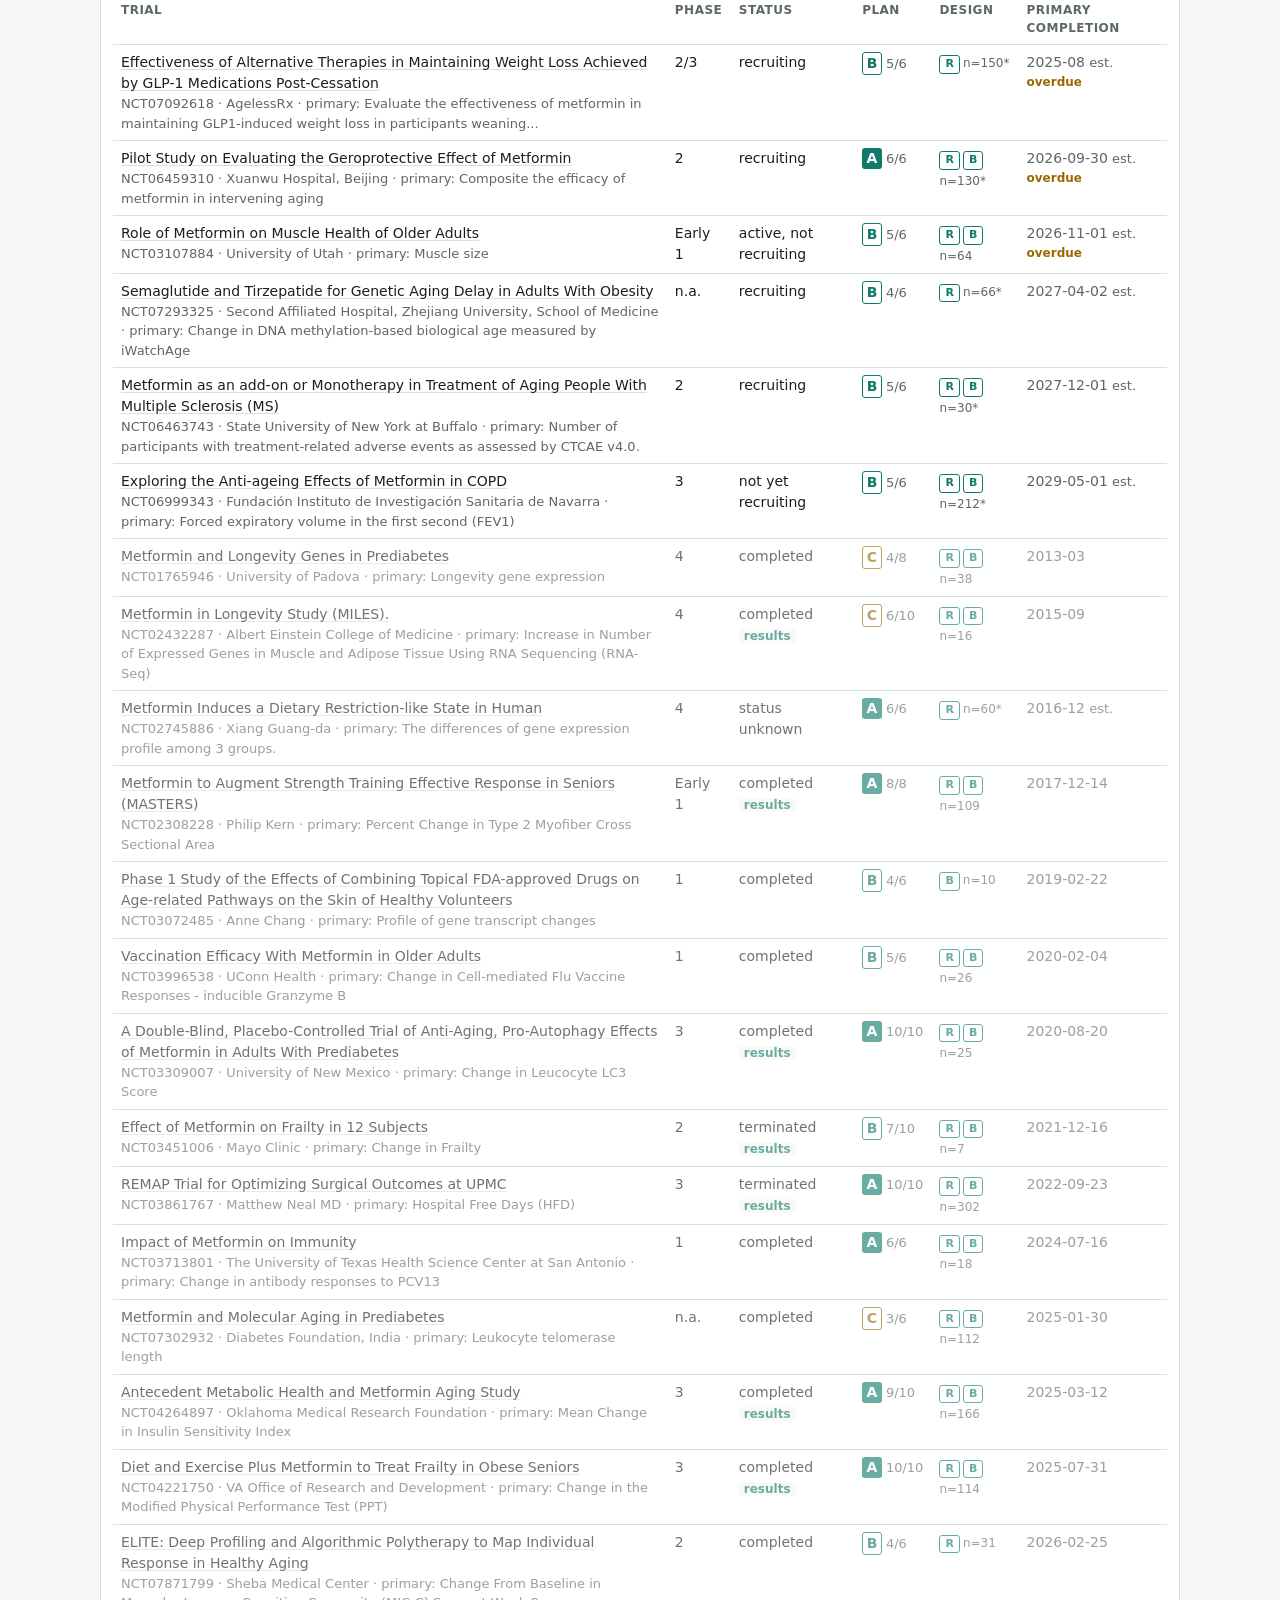
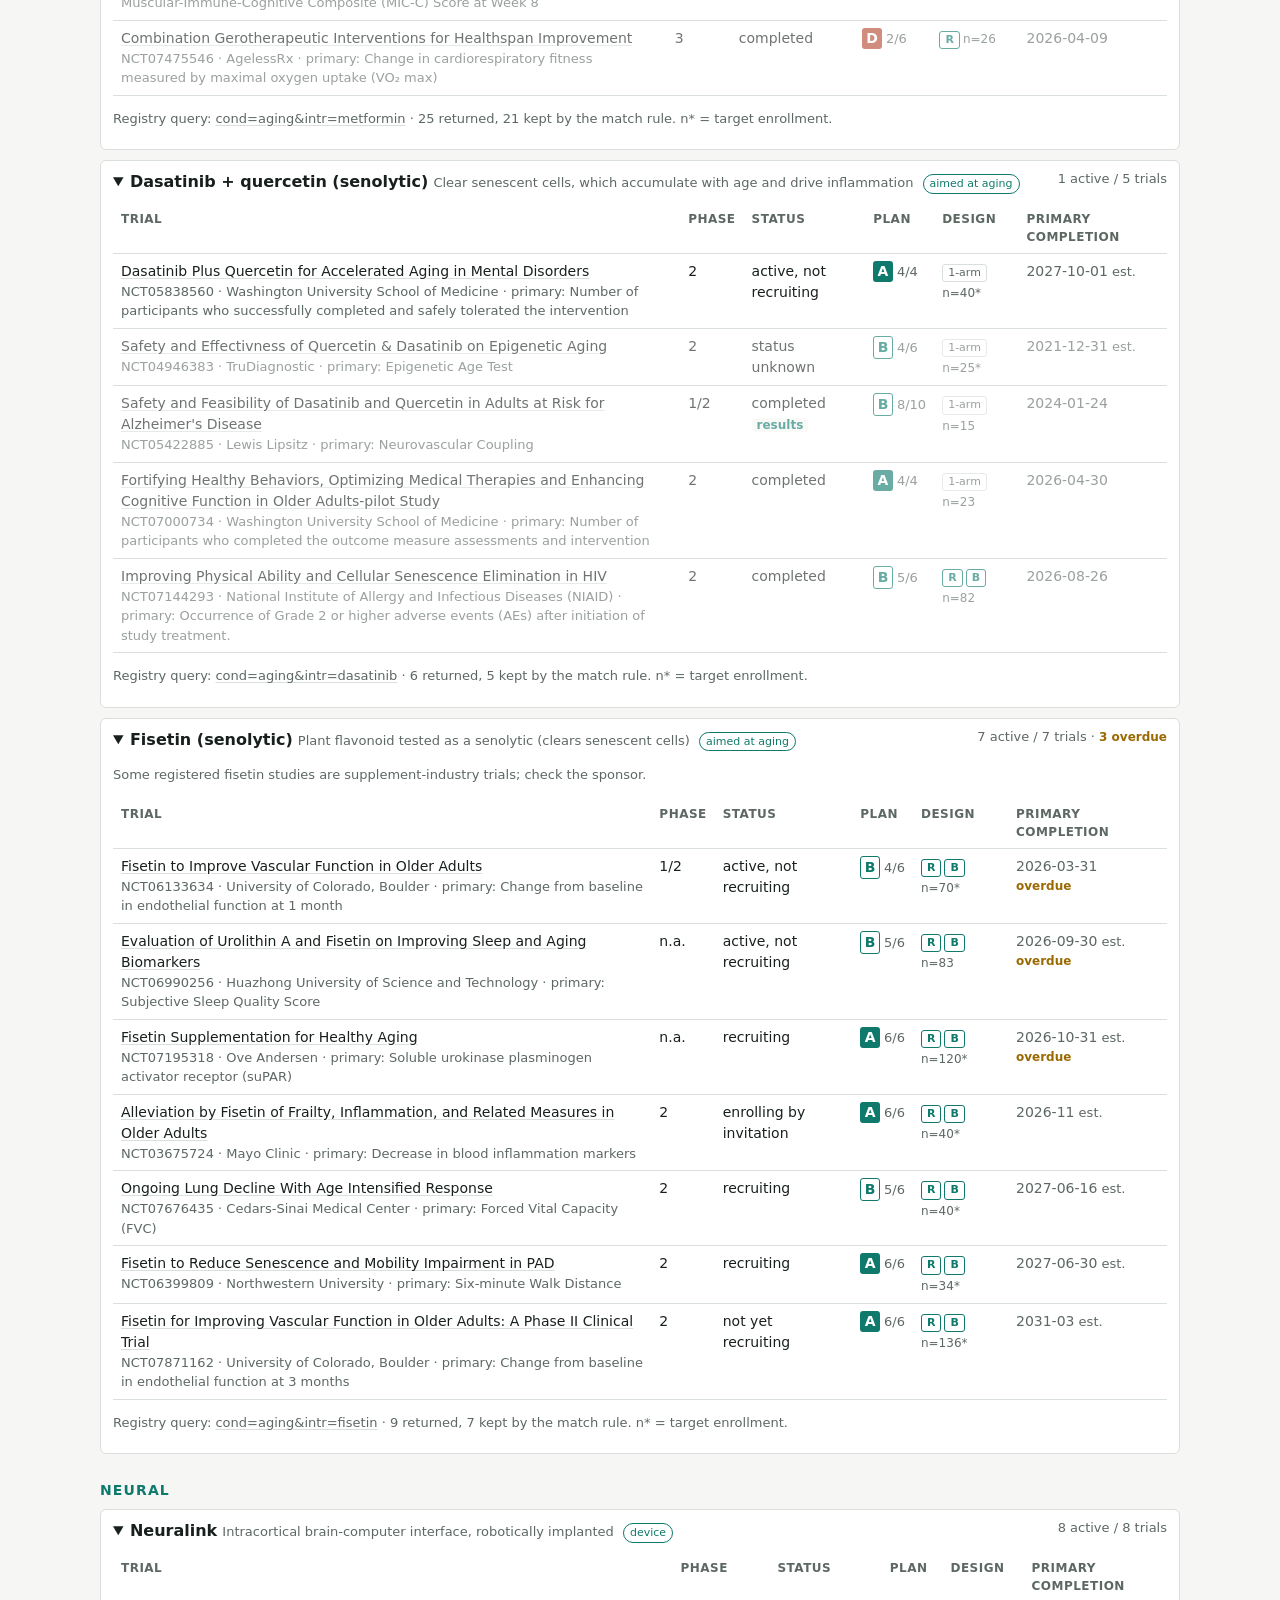
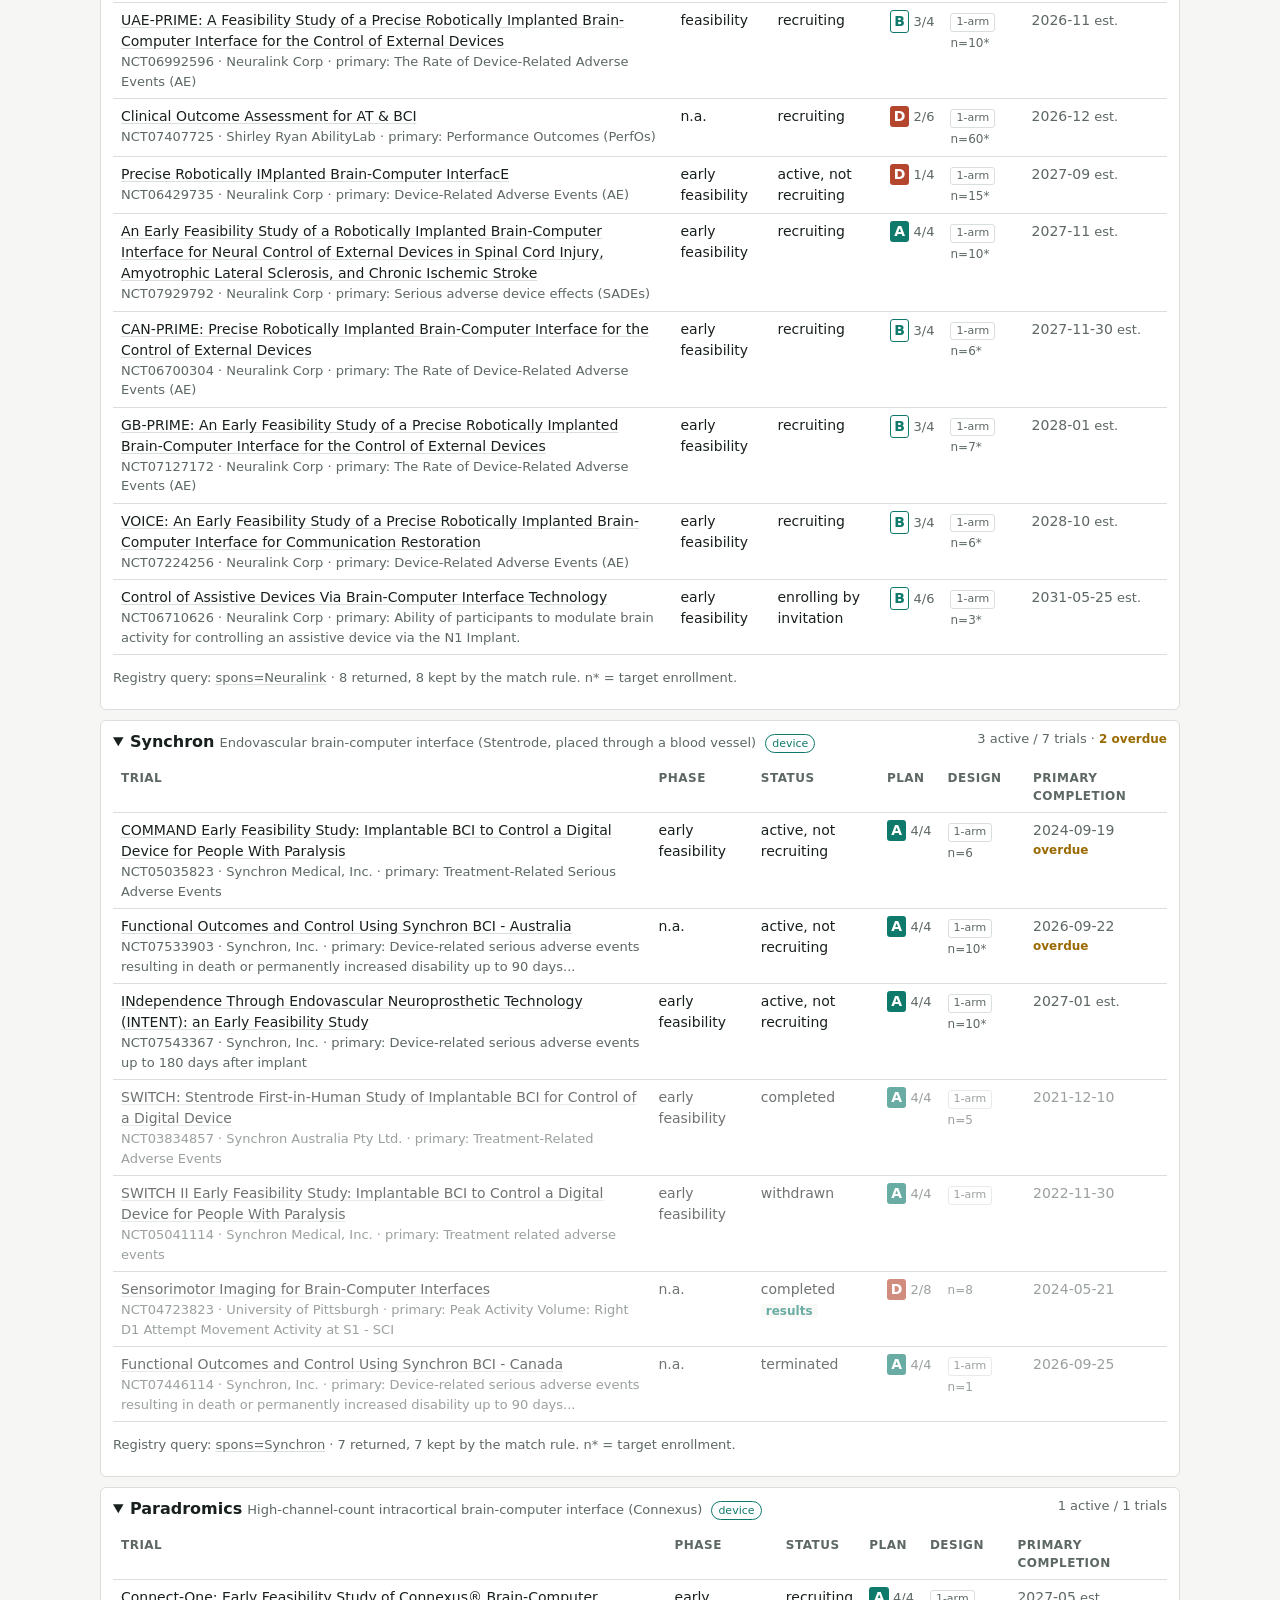
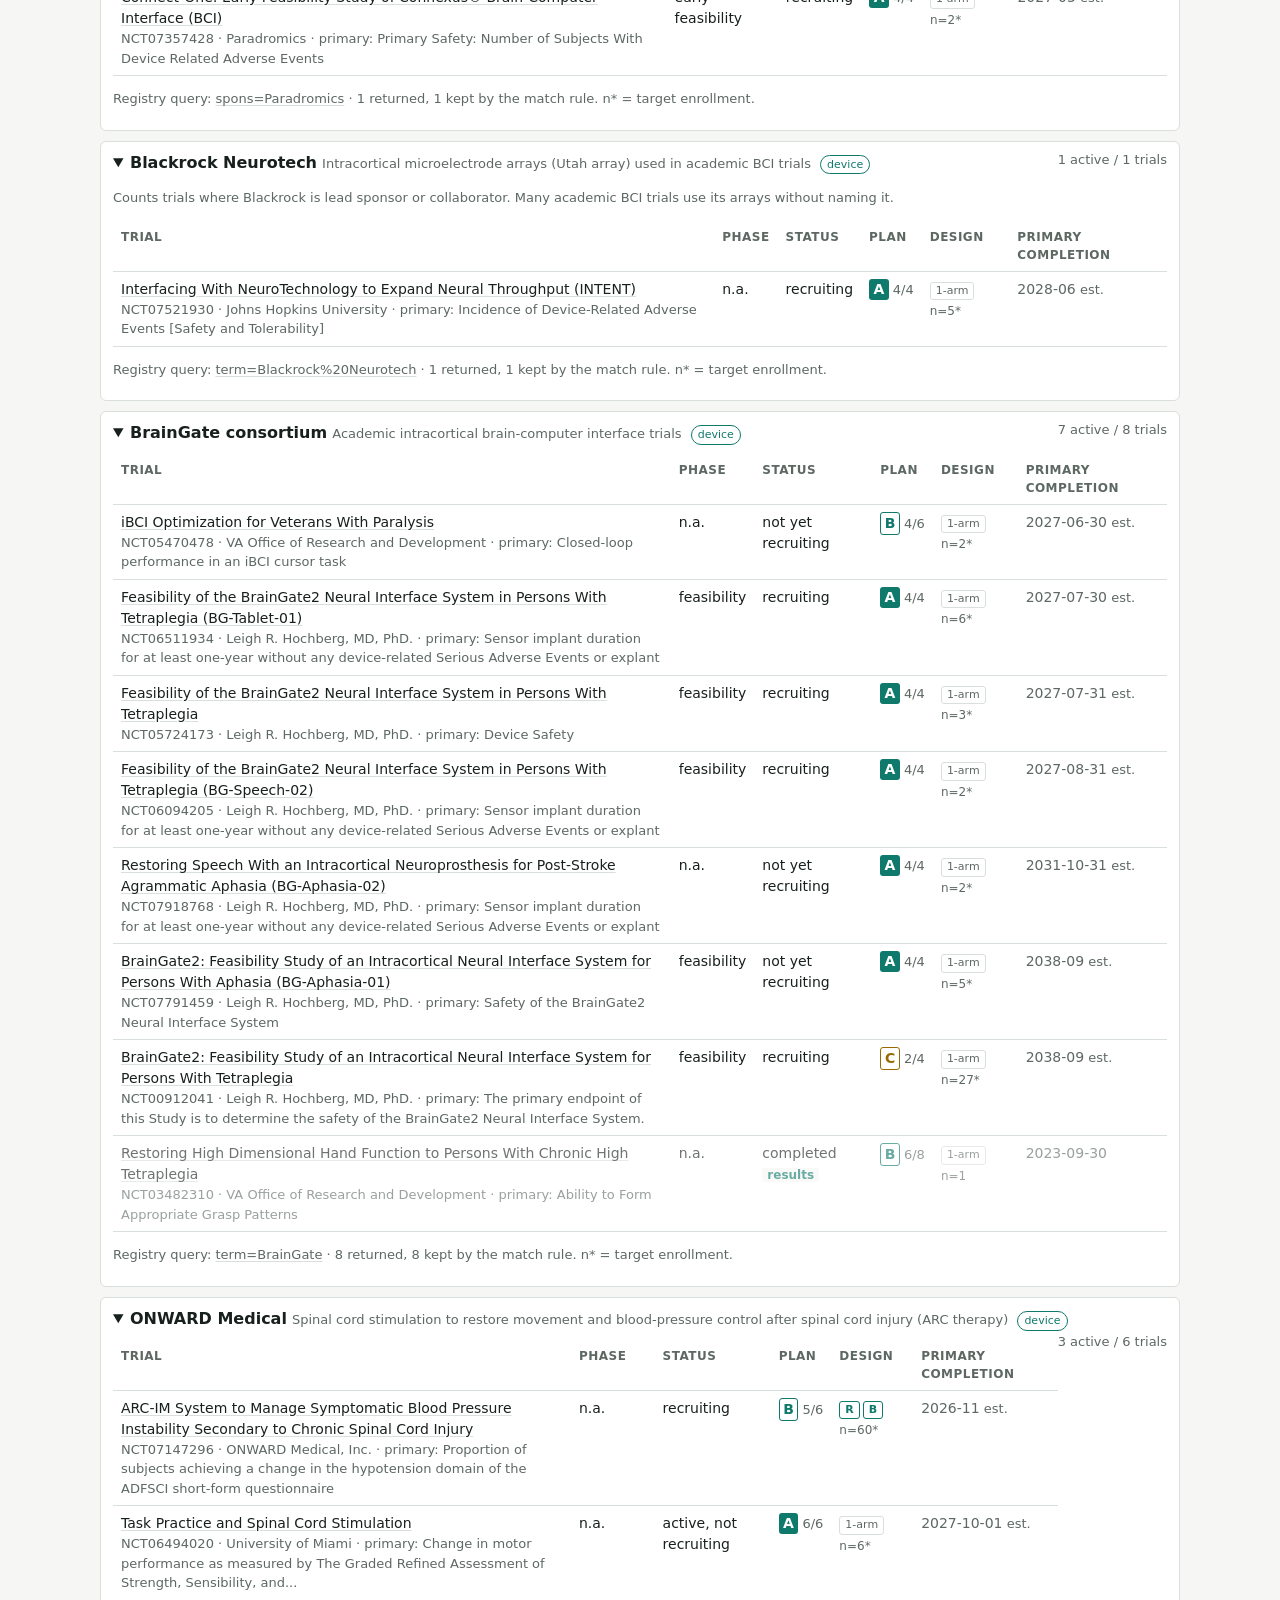
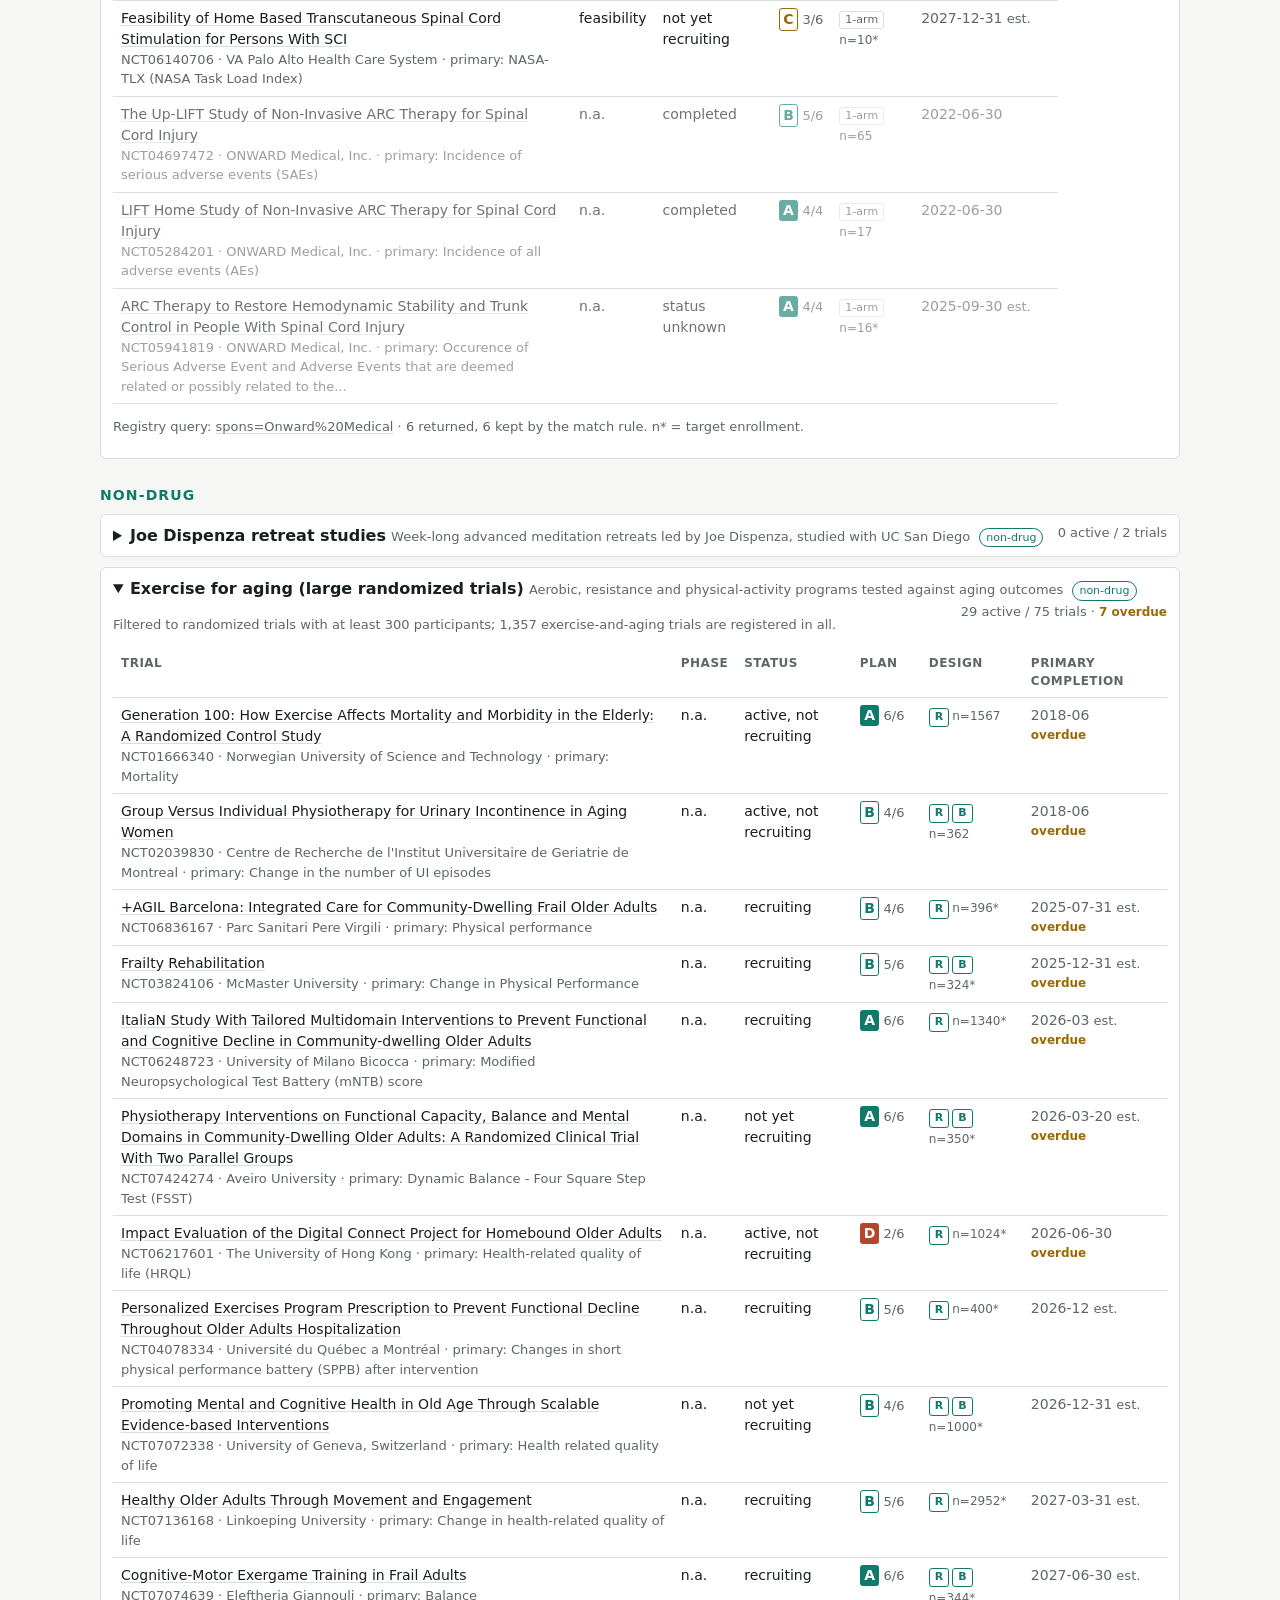
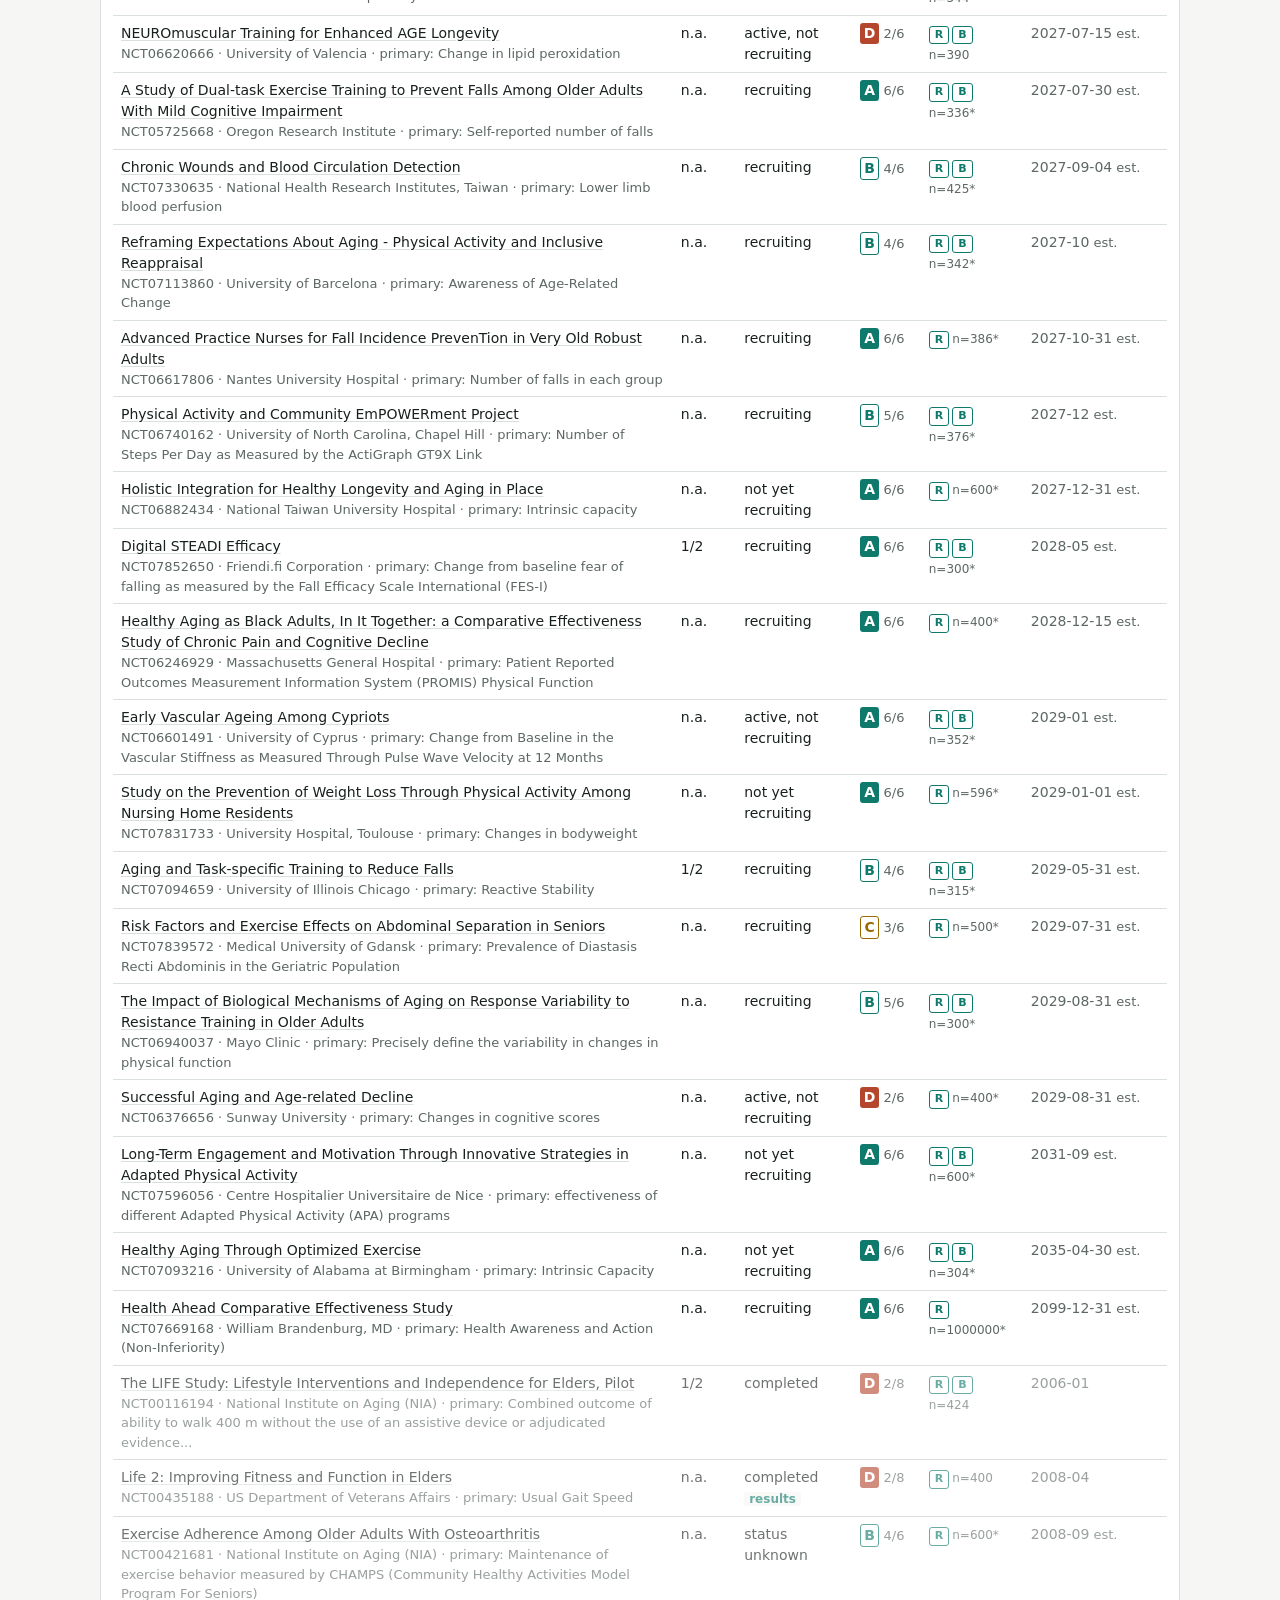
==== commit 270c9f64: "chore: refresh 2026-11-26 08:18 UTC" ====
--- a/docs/index.html
+++ b/docs/index.html
@@ -96,14 +96,14 @@
 td.gD b { background: var(--stale); color: var(--panel); }
 </style>
 <link rel="stylesheet" href="https://gcicc.github.io/suite/network.css">
-<script src="https://gcicc.github.io/suite/network.js" data-section="uplift" data-built="2026-11-25 21:42 UTC" data-next="every 6h" defer></script>
+<script src="https://gcicc.github.io/suite/network.js" data-section="uplift" data-built="2026-11-26 08:18 UTC" data-next="every 6h" defer></script>
 </head>
 <body>
 <main>
 <header class="mast">
   <h1><a href="index.html">UPLIFT</a></h1>
   <p class="dek">Living longer and doing more, tracked through registered trials, not press releases.</p>
-  <div class="meta">Built 2026-11-25 21:42 UTC · 18 tracked programs · 351 registered trials (119 active) · no LLM anywhere in the pipeline</div>
+  <div class="meta">Built 2026-11-26 08:18 UTC · 18 tracked programs · 351 registered trials (119 active) · no LLM anywhere in the pipeline</div>
   <nav class="toc">
     <a href="#summary">What to act on</a>
     <a href="#next">Next readout</a>
@@ -3510,7 +3510,7 @@
   <h2>Sources and freshness</h2>
   <div class="tbl-wrap"><table>
     <tr><th>Source</th><th>Fetched</th><th>Age</th><th>Last error</th></tr>
-    <tr><td>ctgov</td><td>2026-11-25 21:42</td><td class="">0s</td><td></td></tr>
+    <tr><td>ctgov</td><td>2026-11-25 21:42</td><td class="">10h</td><td></td></tr>
   </table></div>
   <p>Trial data: <a href="https://clinicaltrials.gov/">ClinicalTrials.gov</a> (U.S. National Library of Medicine). A failed fetch keeps the last good copy and is flagged here.</p>
 </footer>
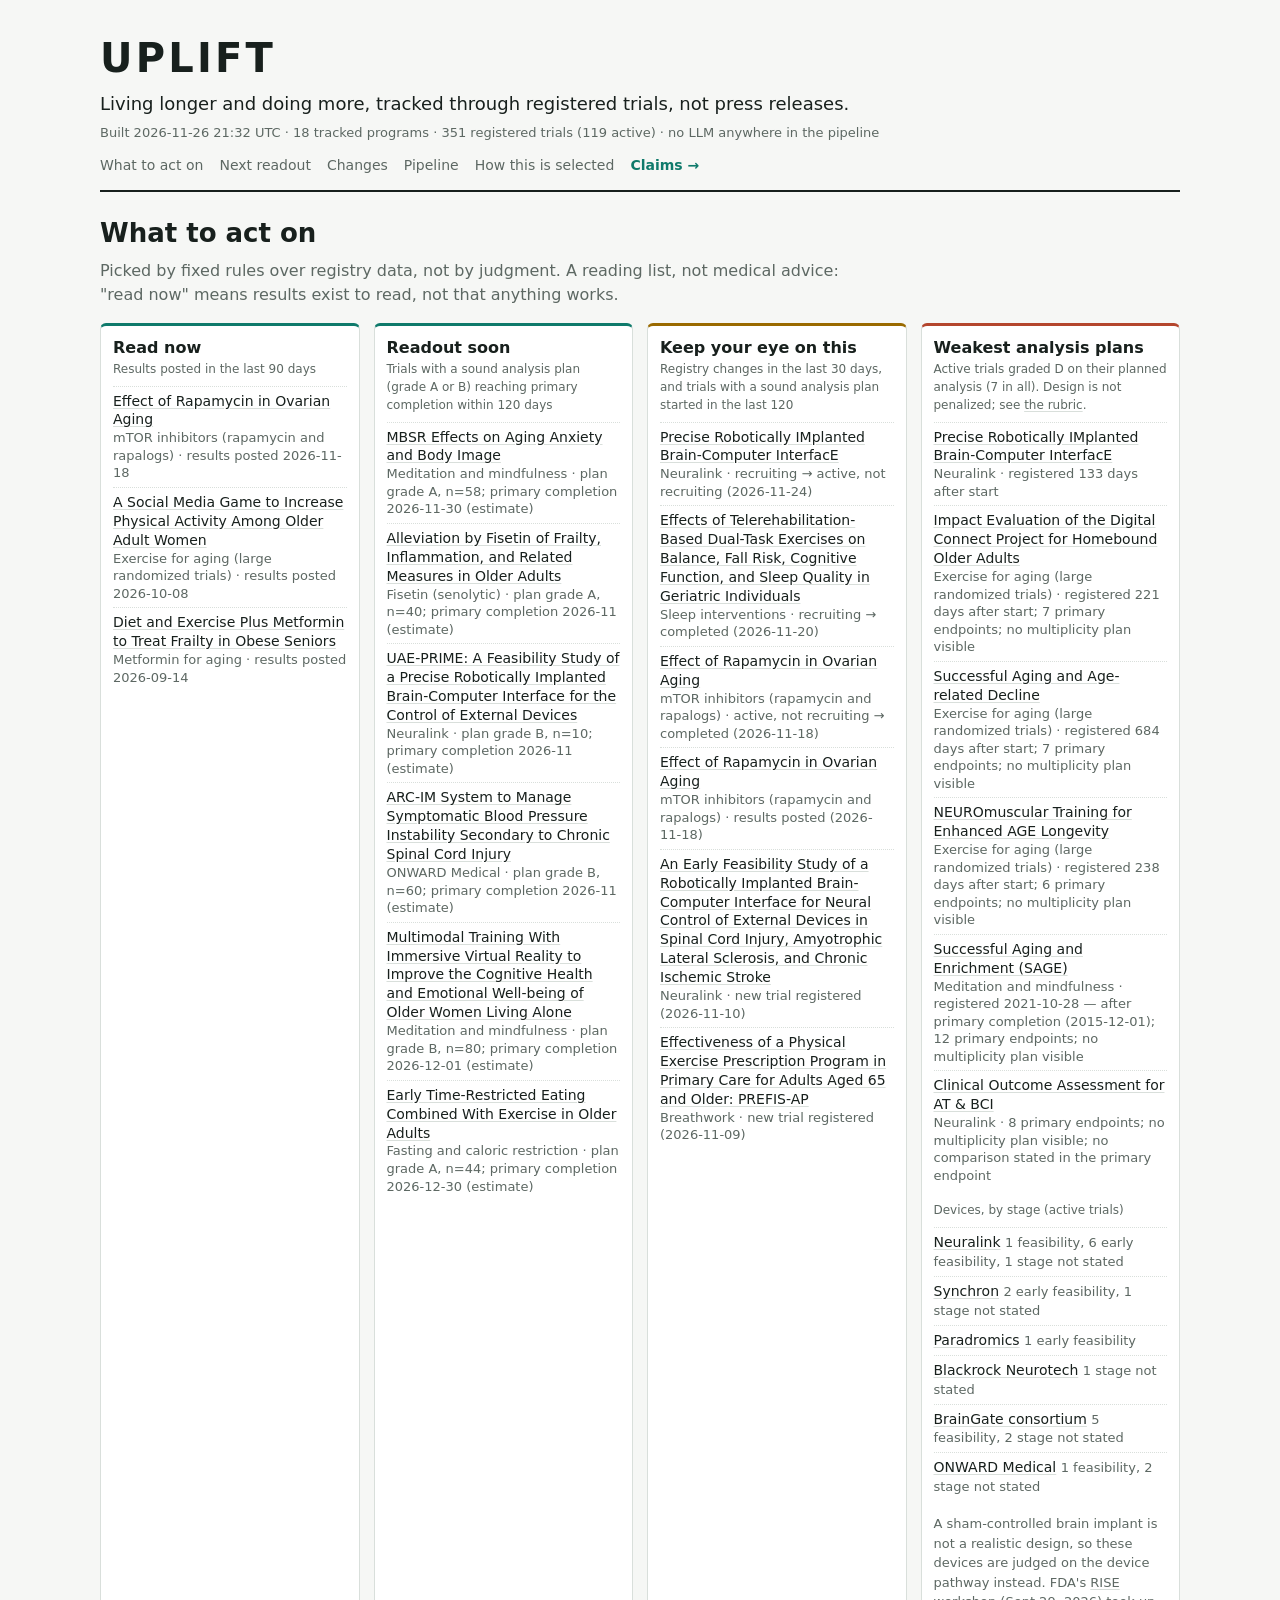
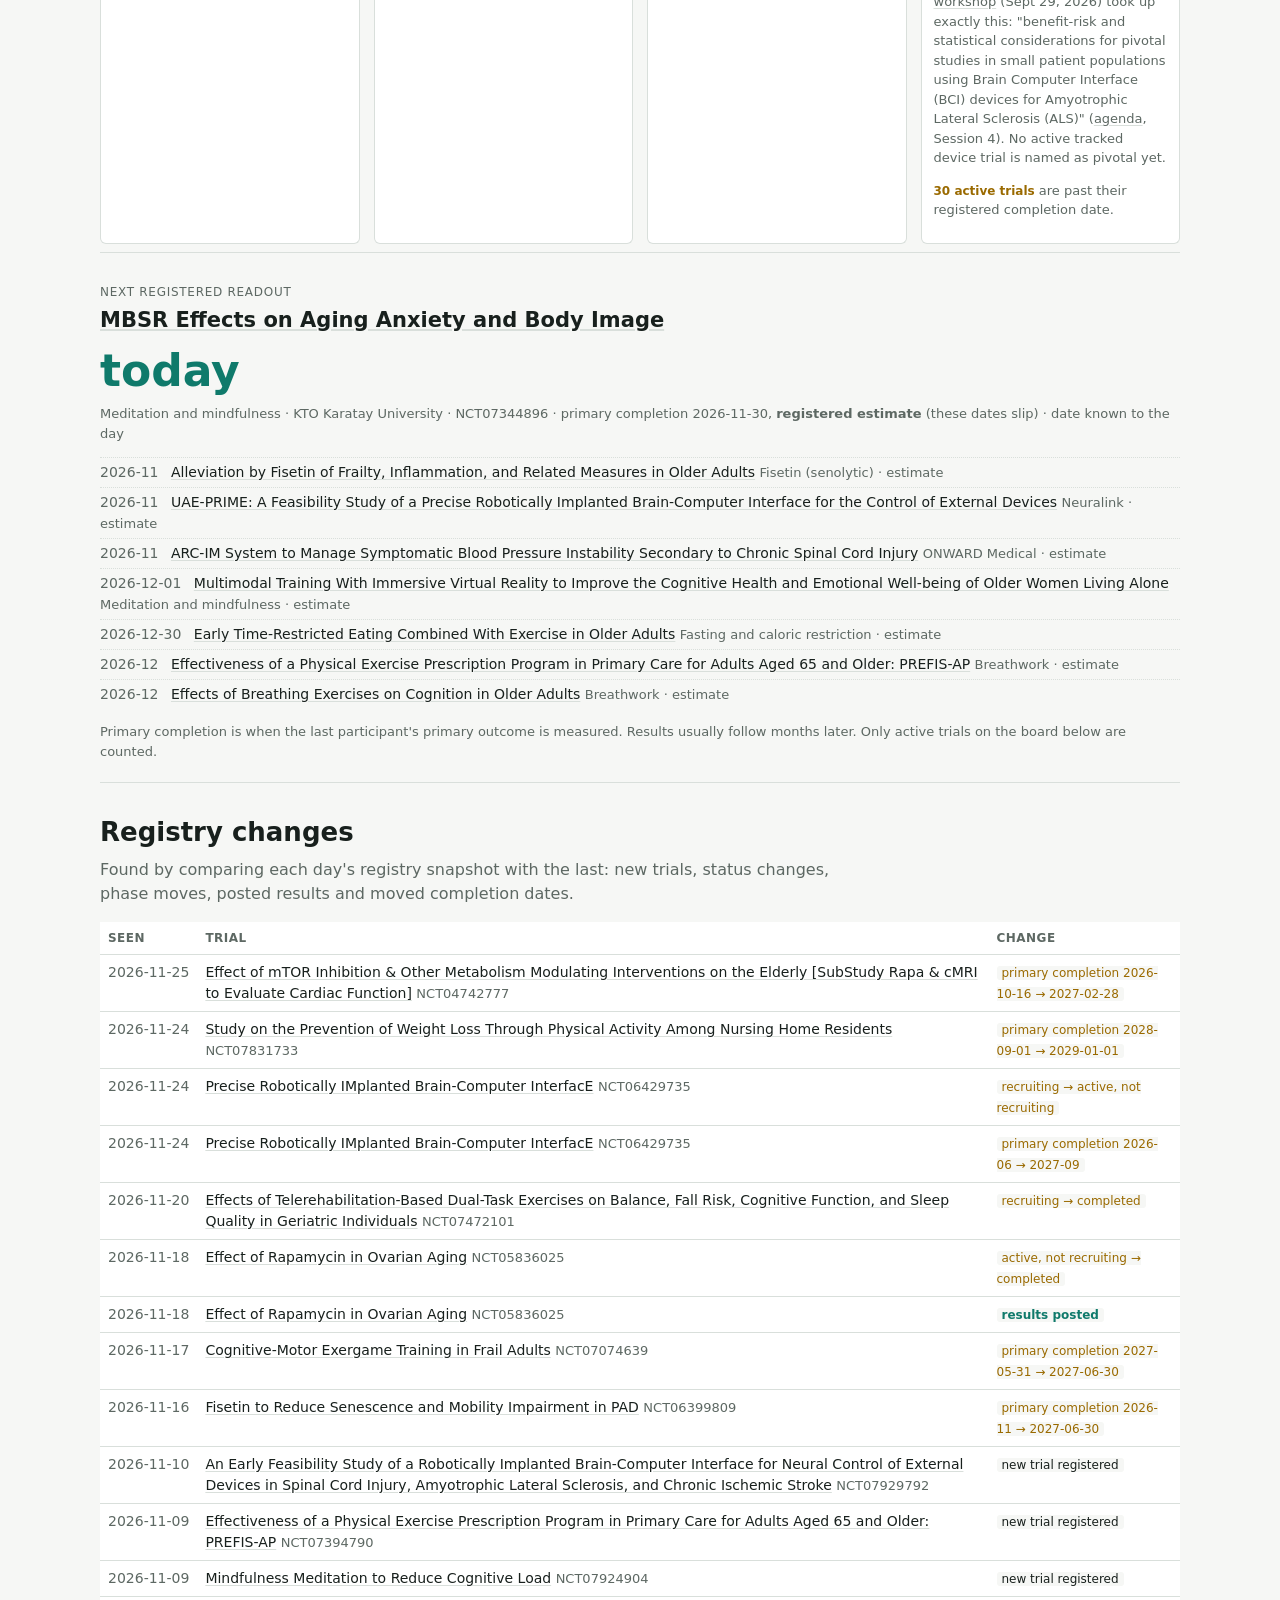
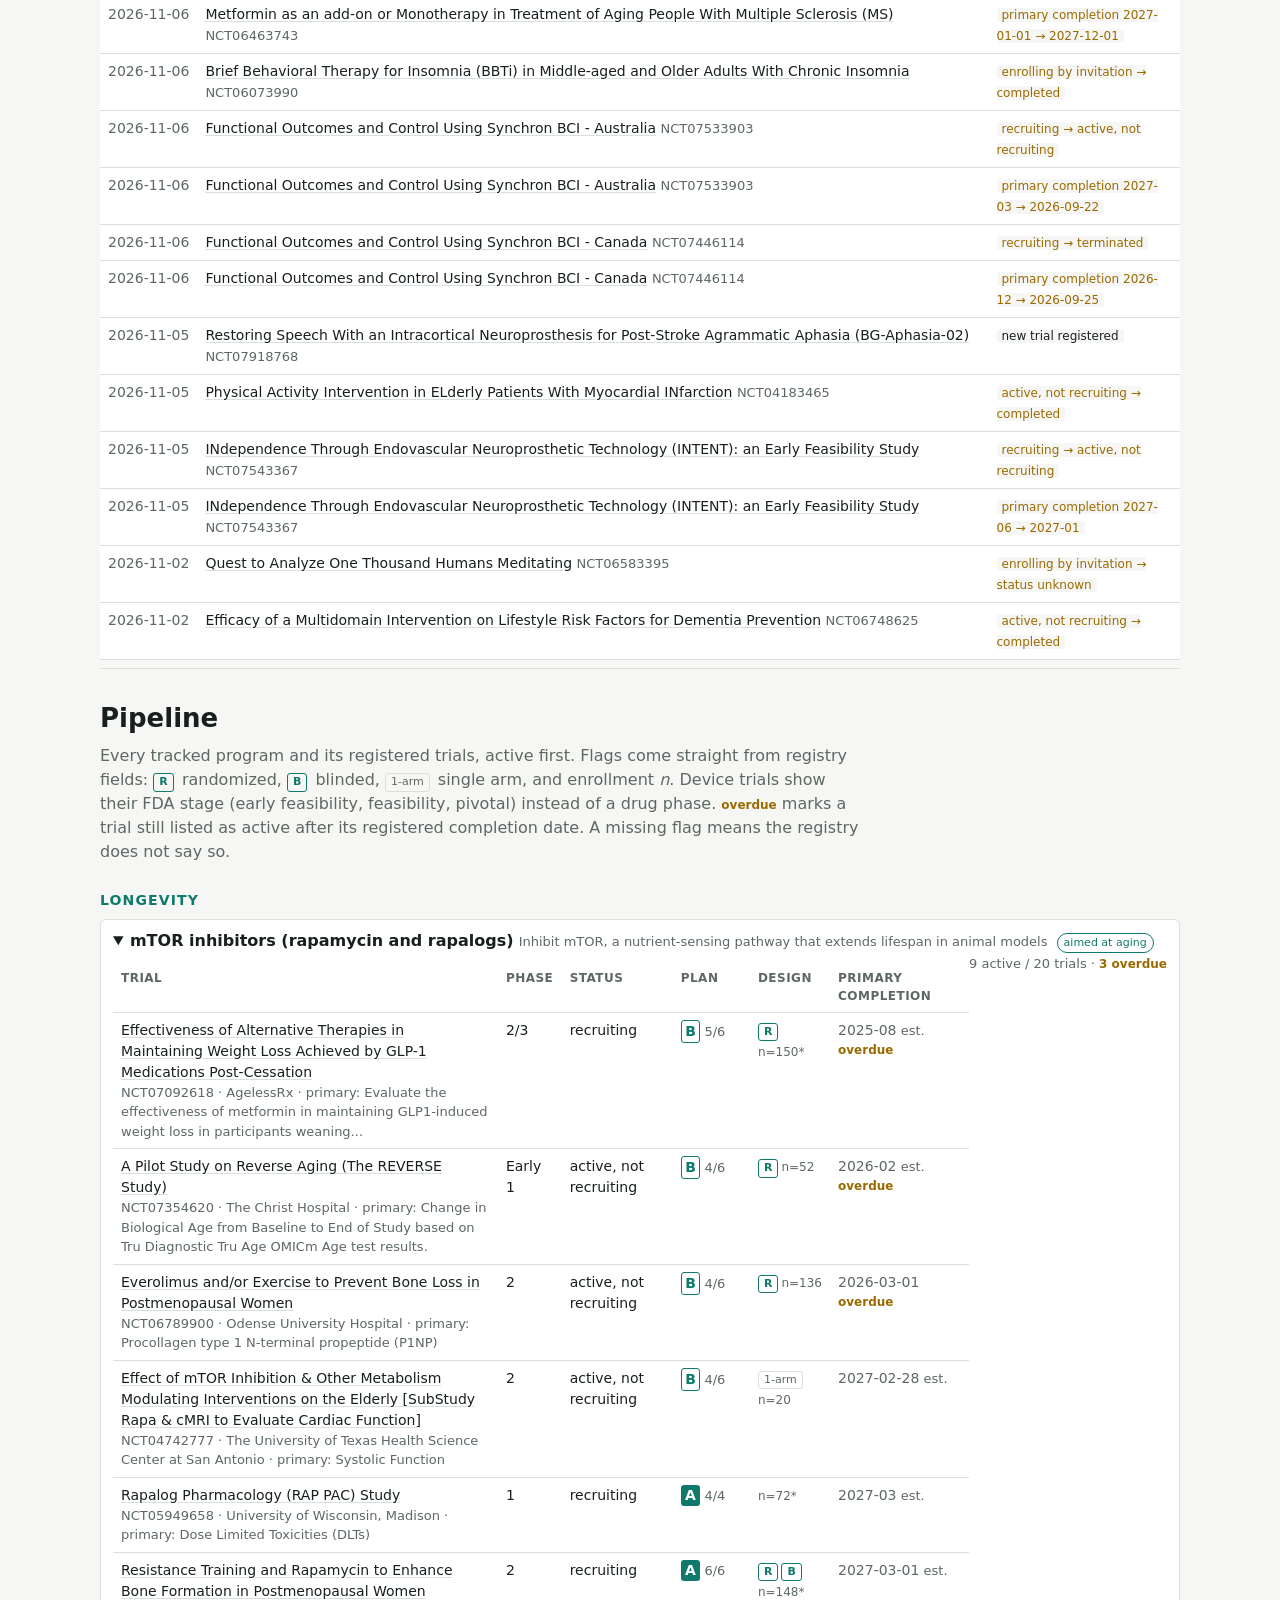
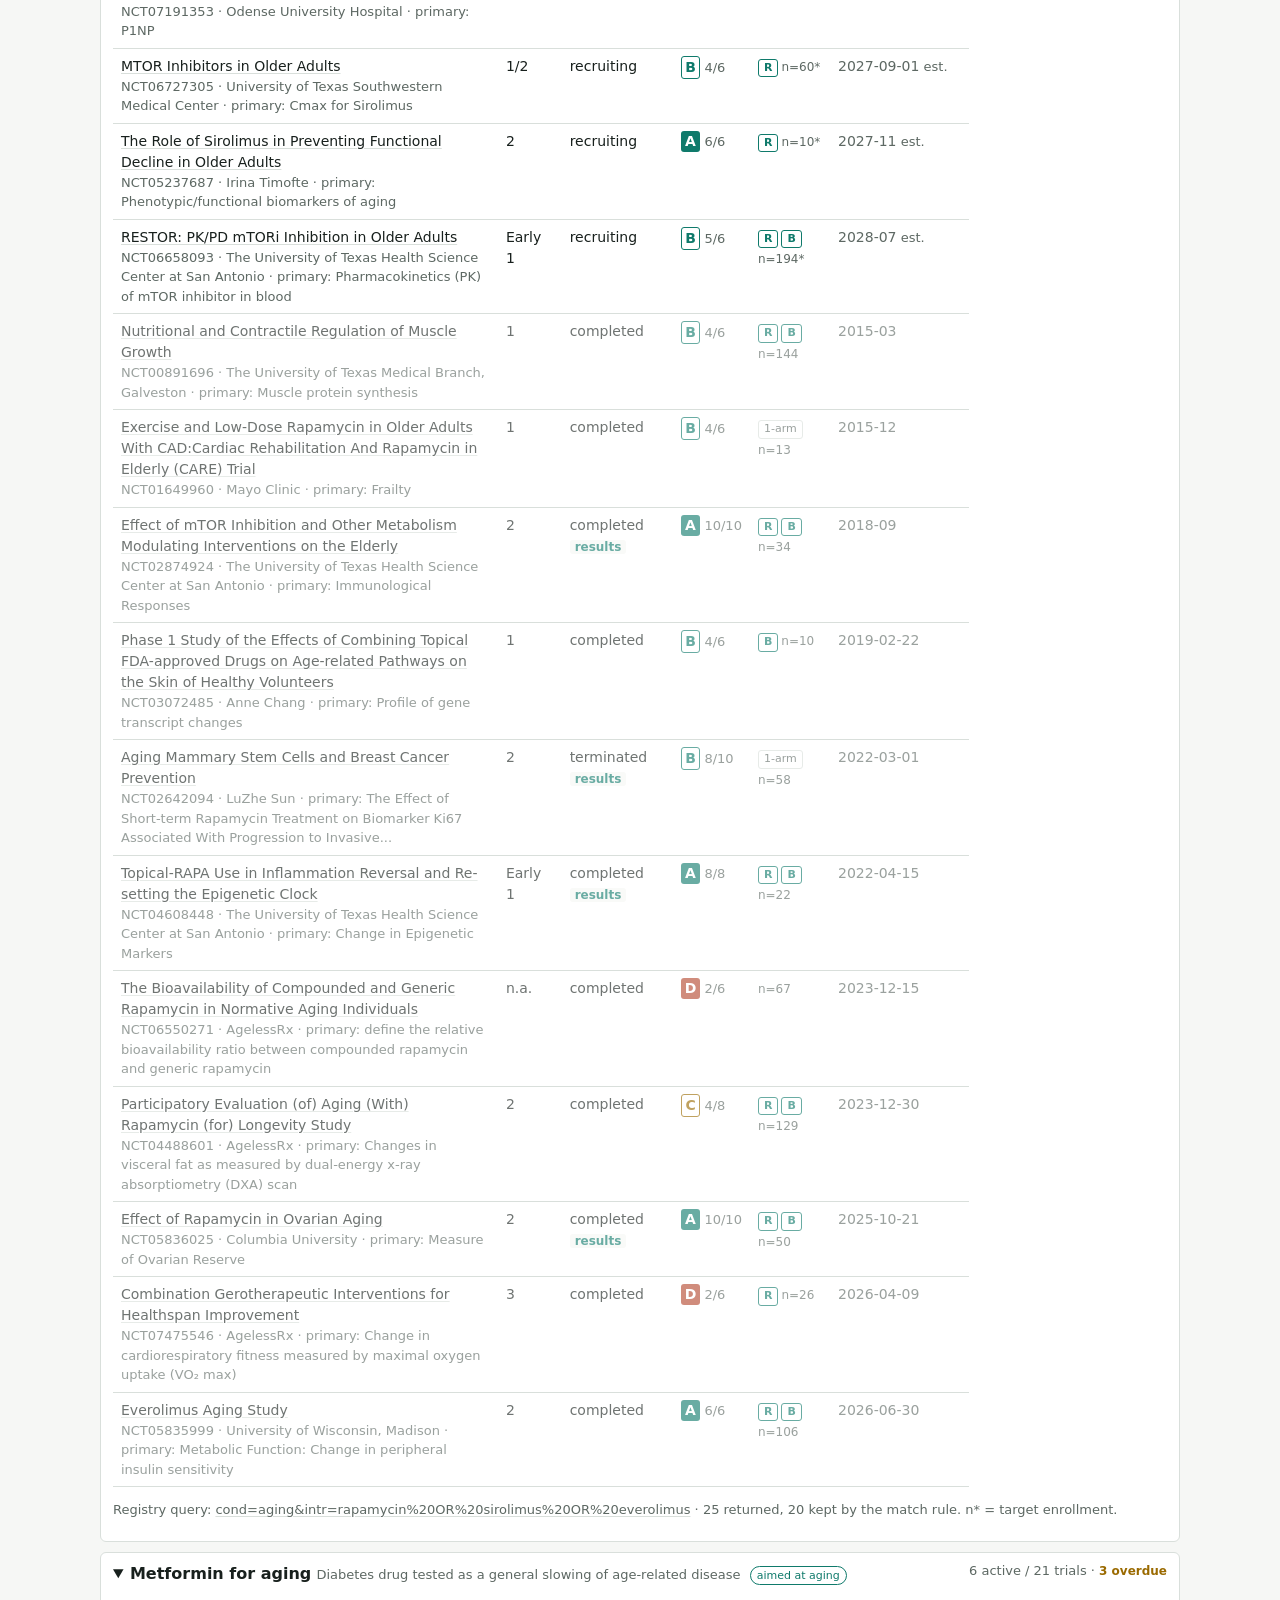
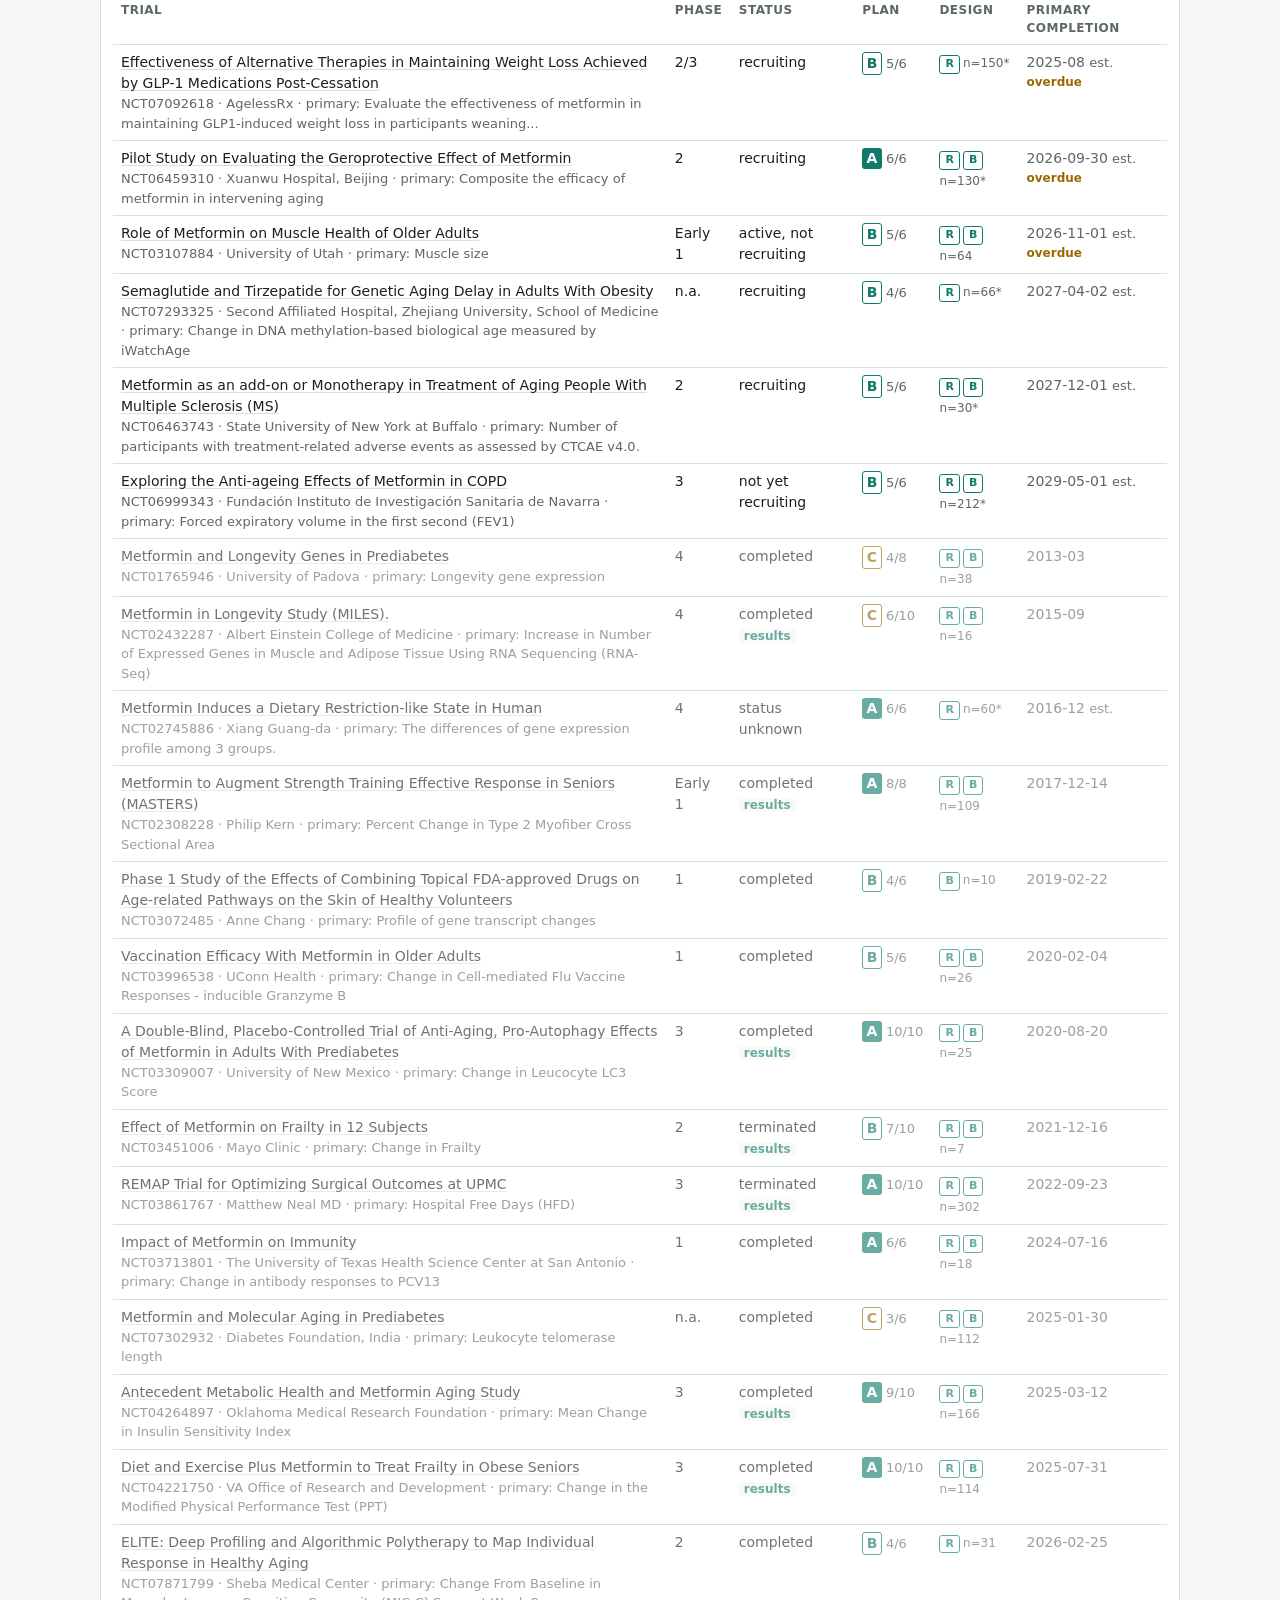
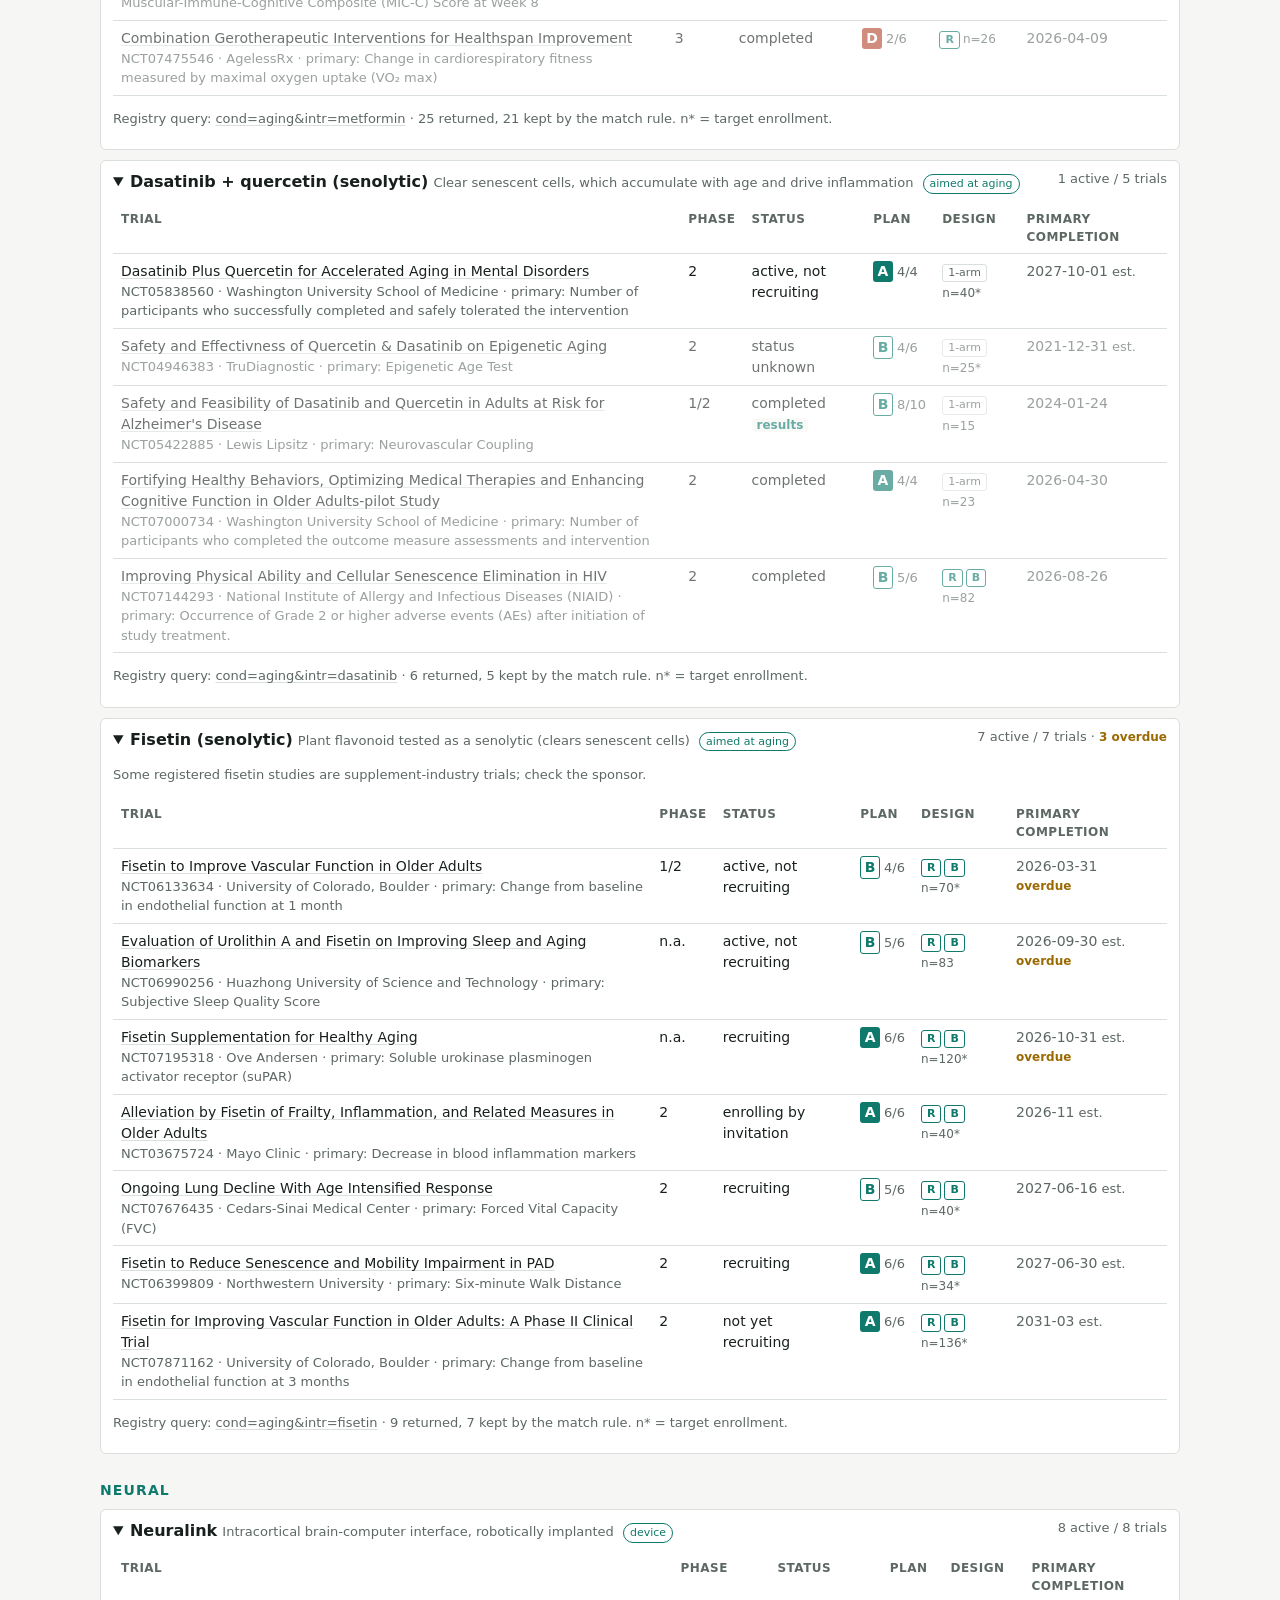
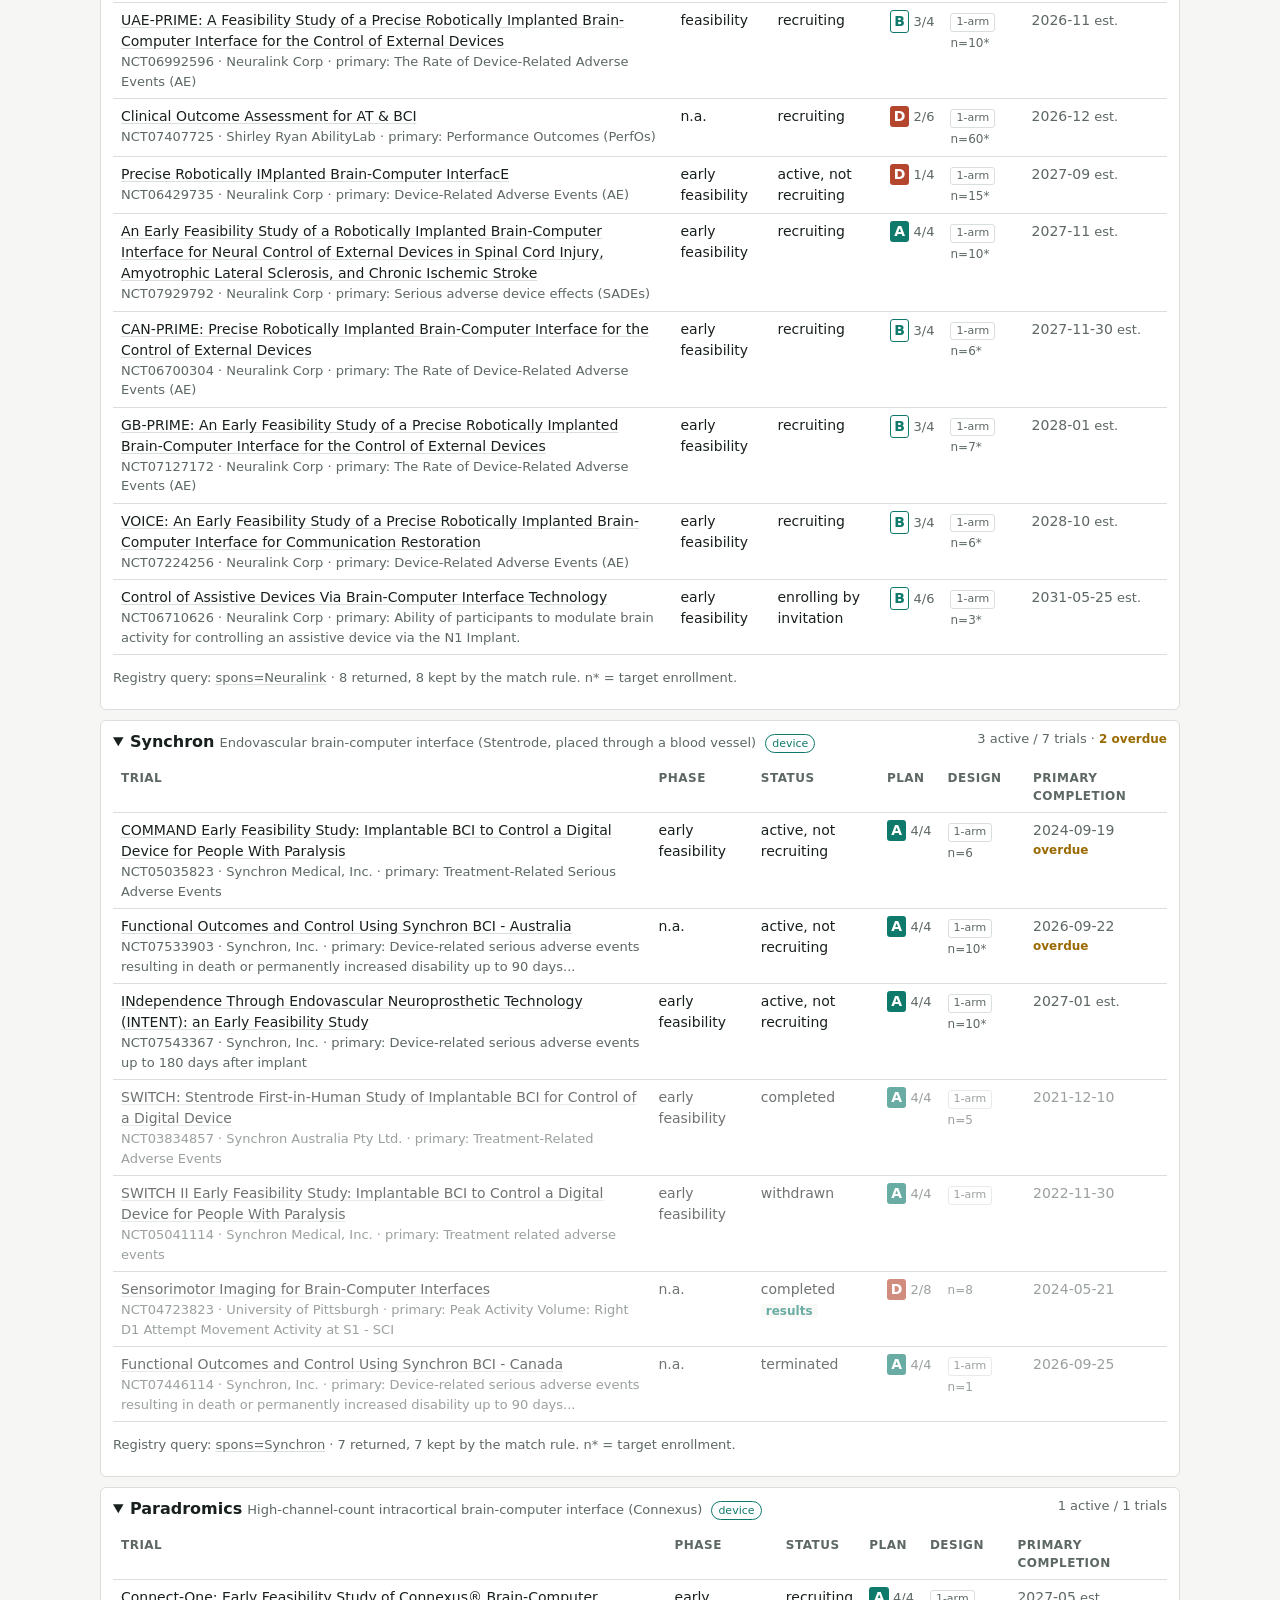
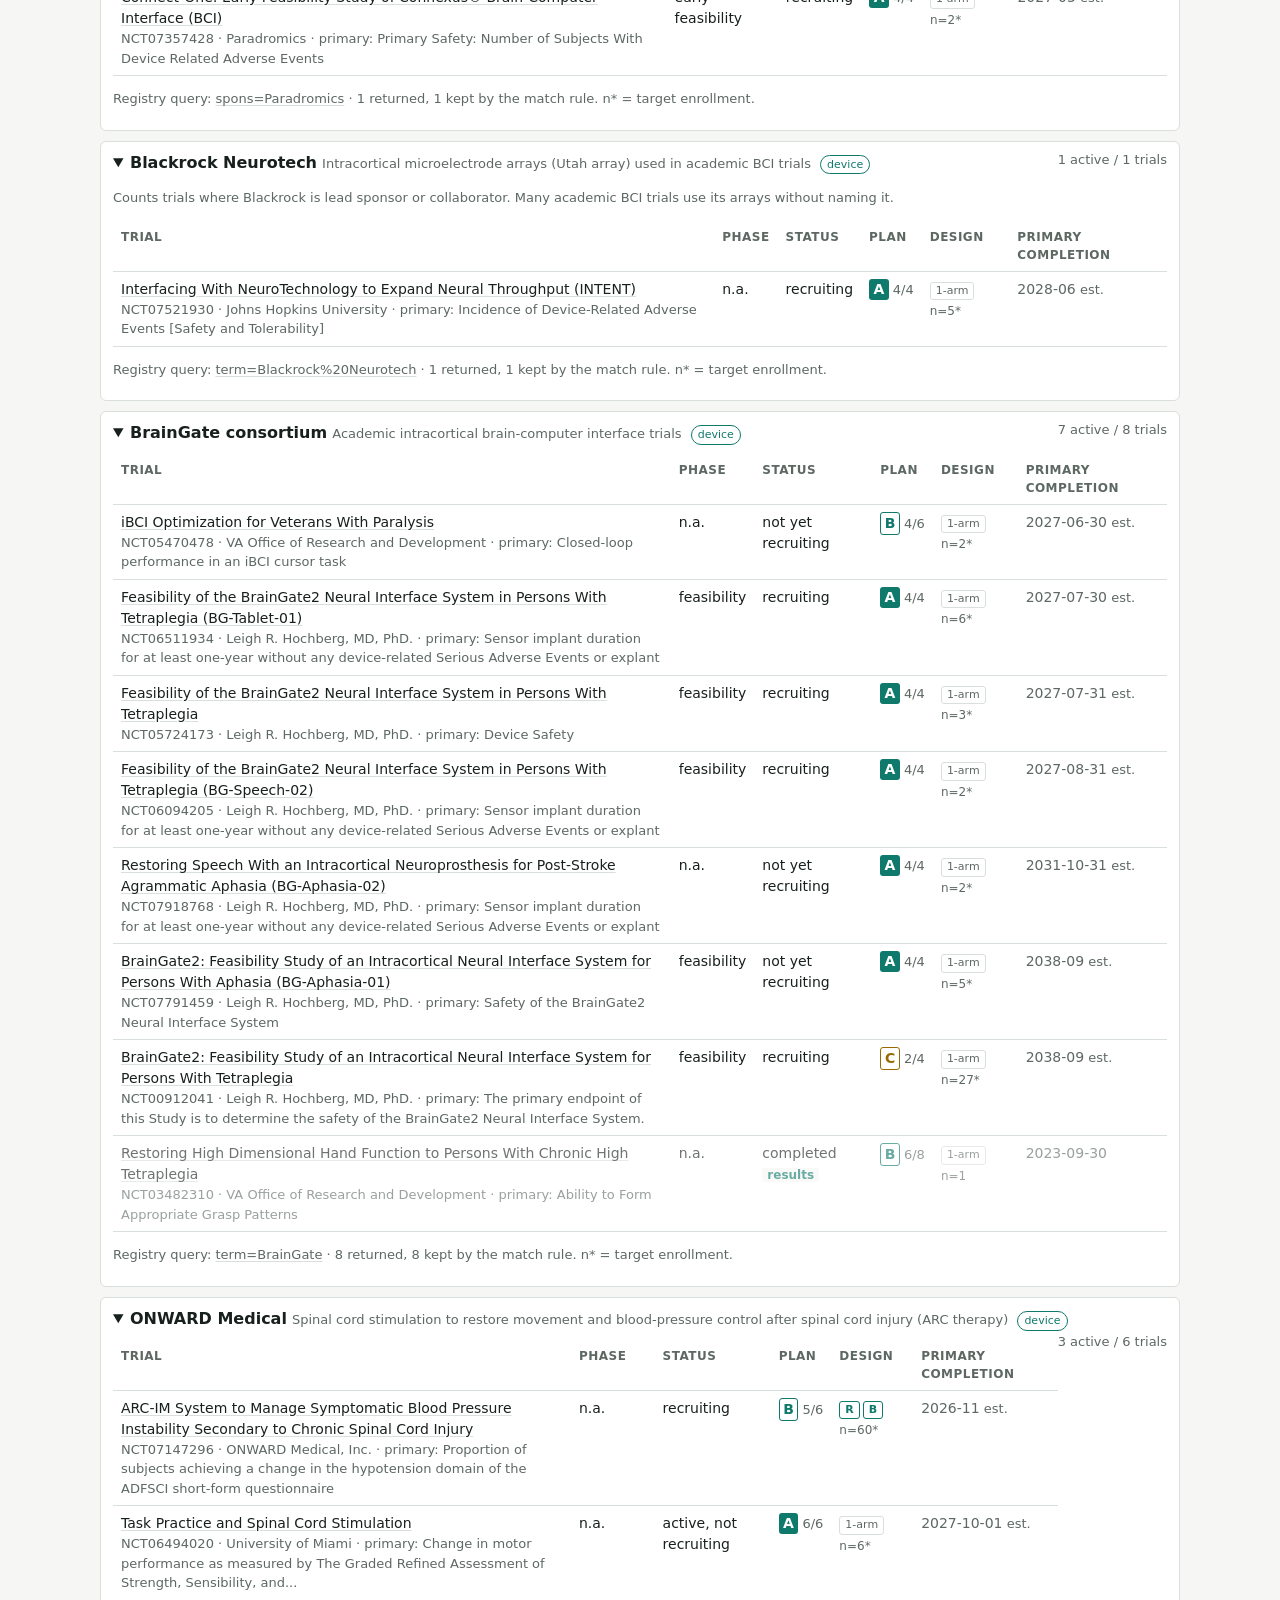
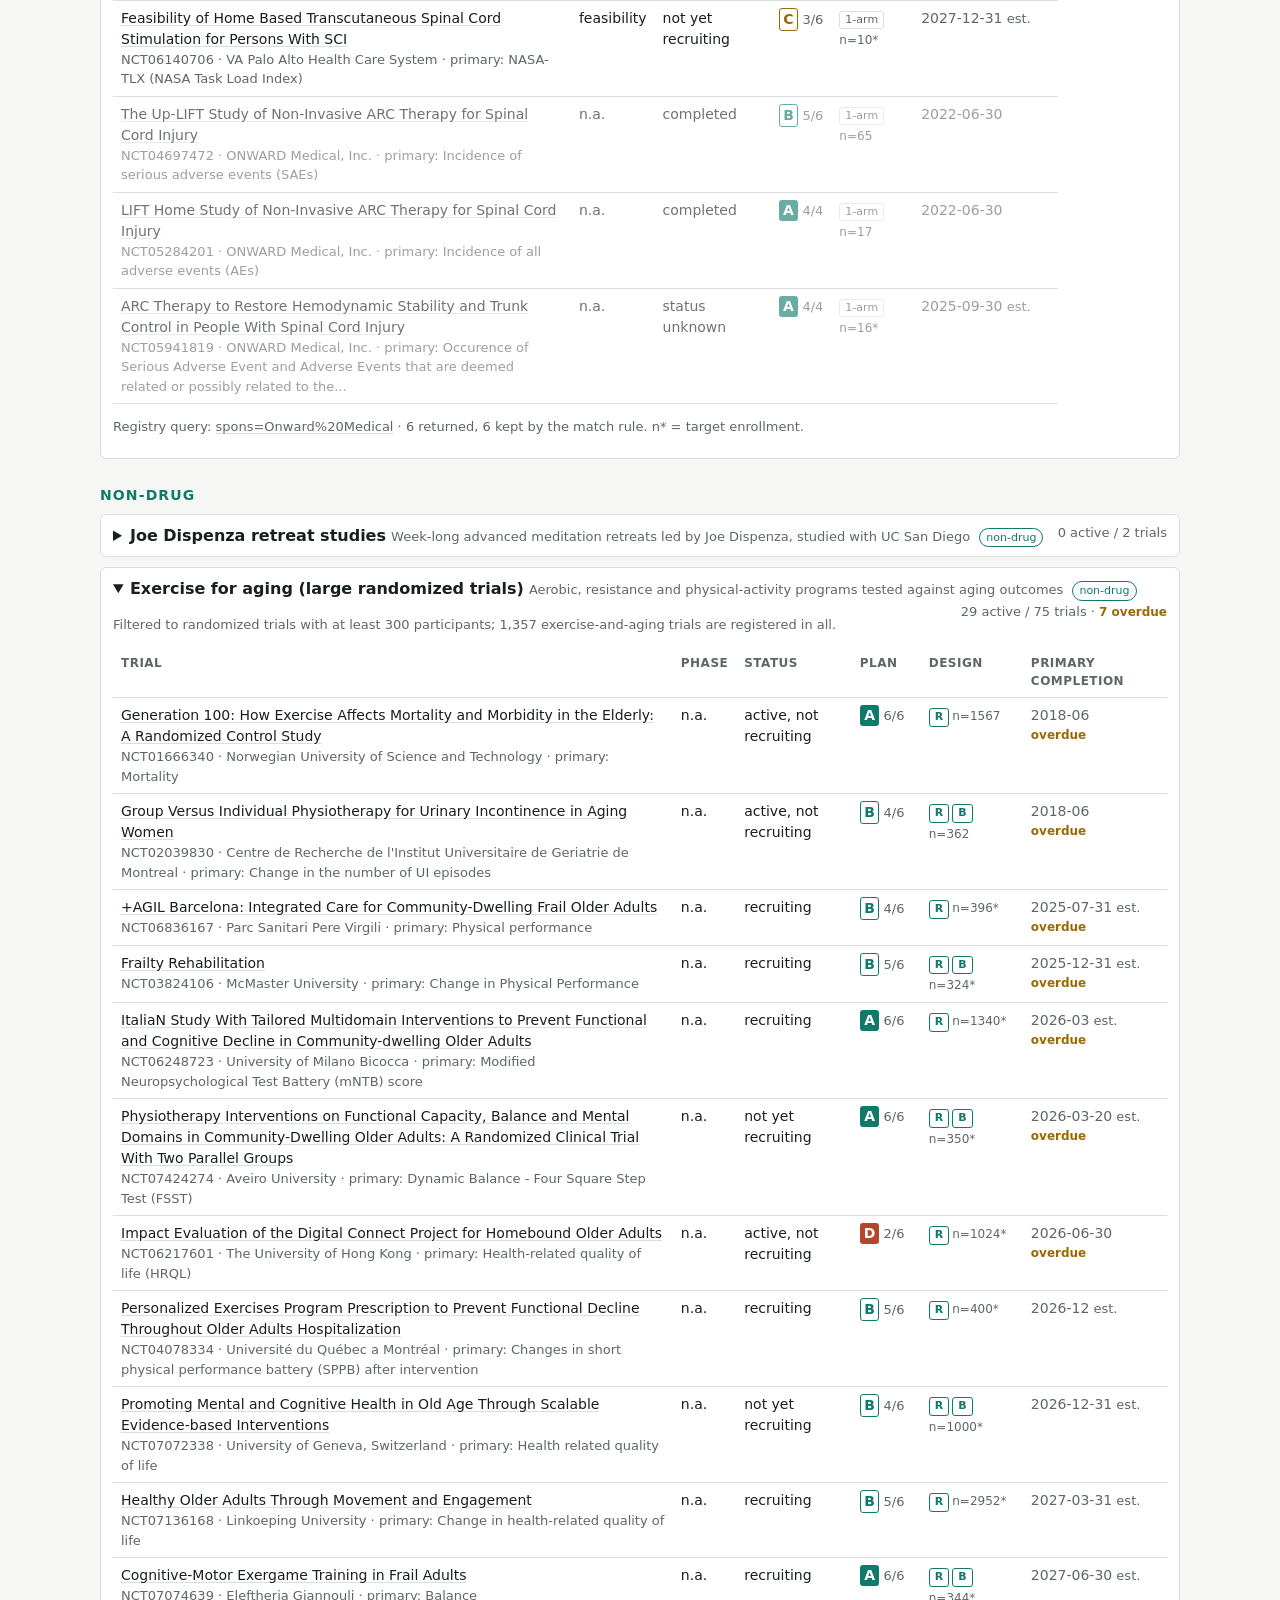
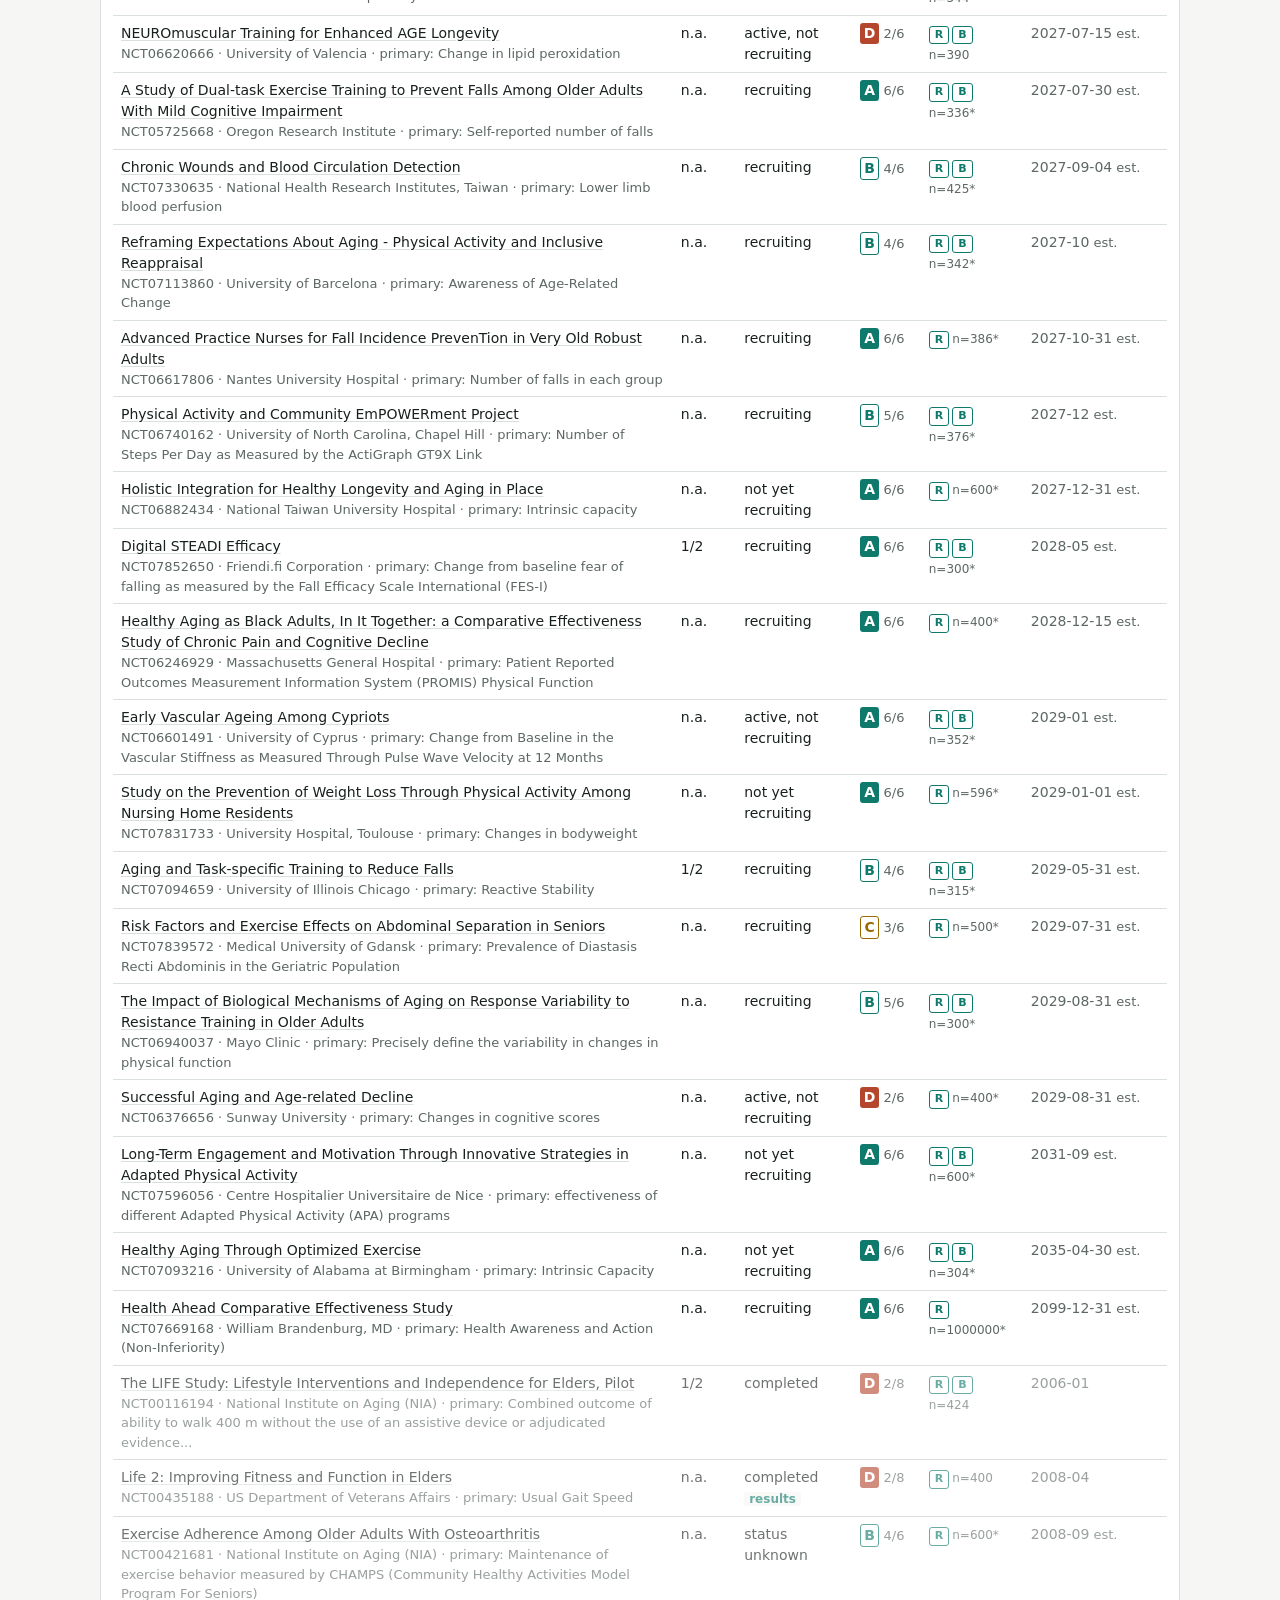
==== commit 3f82121e: "chore: refresh 2026-11-26 21:32 UTC" ====
--- a/docs/index.html
+++ b/docs/index.html
@@ -96,14 +96,14 @@
 td.gD b { background: var(--stale); color: var(--panel); }
 </style>
 <link rel="stylesheet" href="https://gcicc.github.io/suite/network.css">
-<script src="https://gcicc.github.io/suite/network.js" data-section="uplift" data-built="2026-11-26 08:18 UTC" data-next="every 6h" defer></script>
+<script src="https://gcicc.github.io/suite/network.js" data-section="uplift" data-built="2026-11-26 21:32 UTC" data-next="every 6h" defer></script>
 </head>
 <body>
 <main>
 <header class="mast">
   <h1><a href="index.html">UPLIFT</a></h1>
   <p class="dek">Living longer and doing more, tracked through registered trials, not press releases.</p>
-  <div class="meta">Built 2026-11-26 08:18 UTC · 18 tracked programs · 351 registered trials (119 active) · no LLM anywhere in the pipeline</div>
+  <div class="meta">Built 2026-11-26 21:32 UTC · 18 tracked programs · 351 registered trials (119 active) · no LLM anywhere in the pipeline</div>
   <nav class="toc">
     <a href="#summary">What to act on</a>
     <a href="#next">Next readout</a>
@@ -3510,7 +3510,7 @@
   <h2>Sources and freshness</h2>
   <div class="tbl-wrap"><table>
     <tr><th>Source</th><th>Fetched</th><th>Age</th><th>Last error</th></tr>
-    <tr><td>ctgov</td><td>2026-11-25 21:42</td><td class="">10h</td><td></td></tr>
+    <tr><td>ctgov</td><td>2026-11-26 21:32</td><td class="">0s</td><td></td></tr>
   </table></div>
   <p>Trial data: <a href="https://clinicaltrials.gov/">ClinicalTrials.gov</a> (U.S. National Library of Medicine). A failed fetch keeps the last good copy and is flagged here.</p>
 </footer>
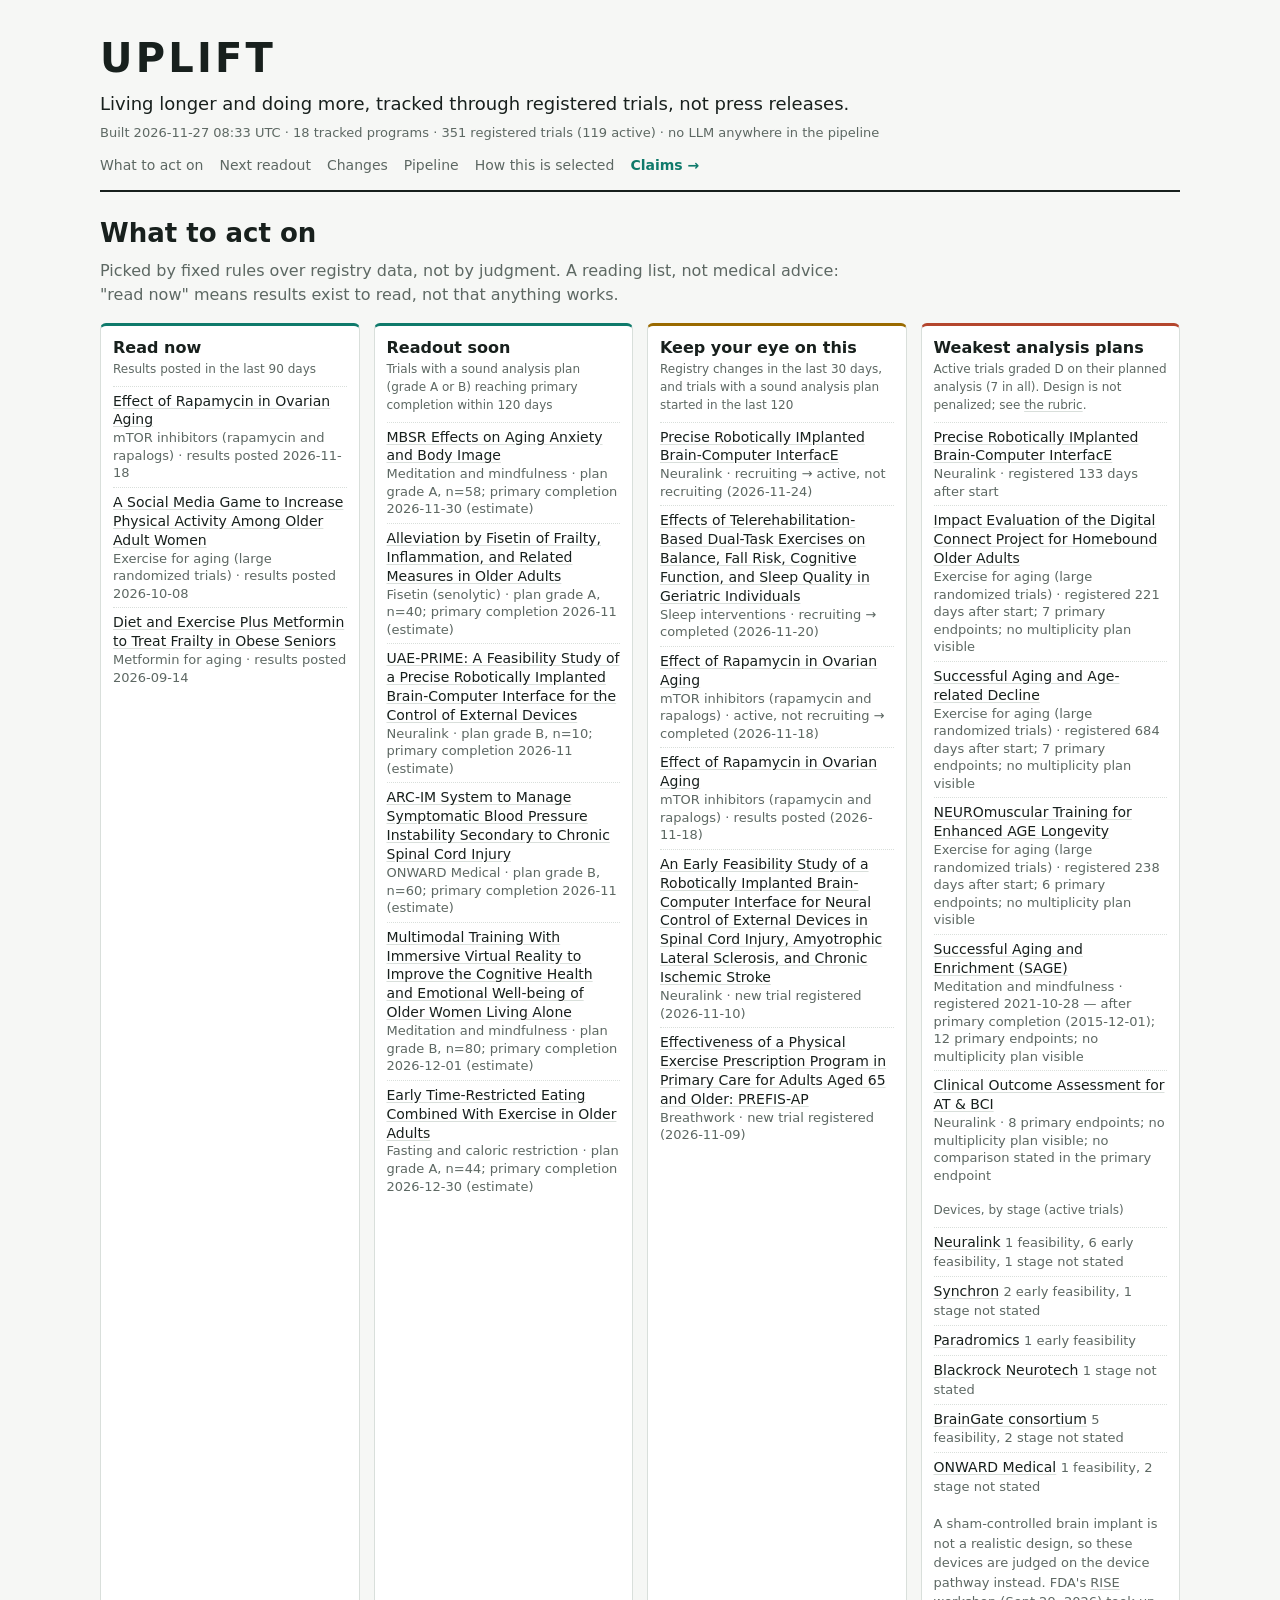
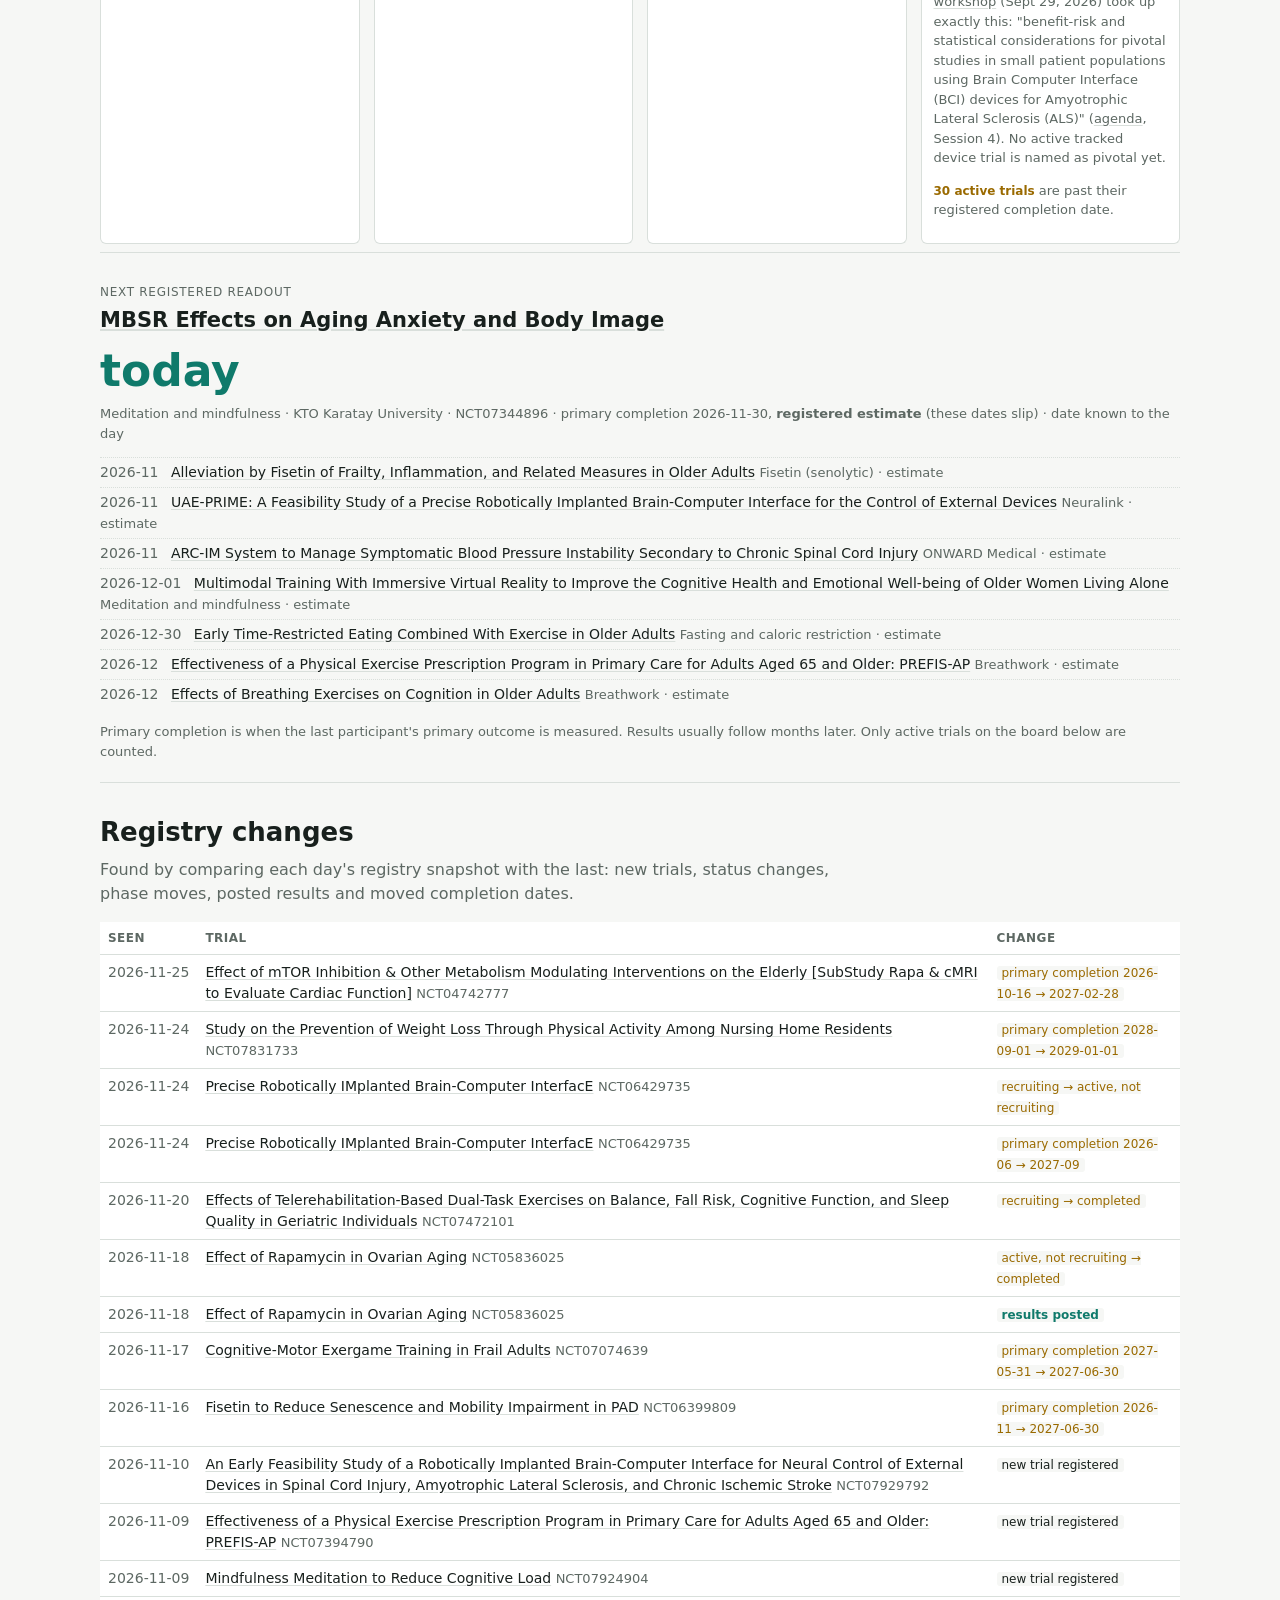
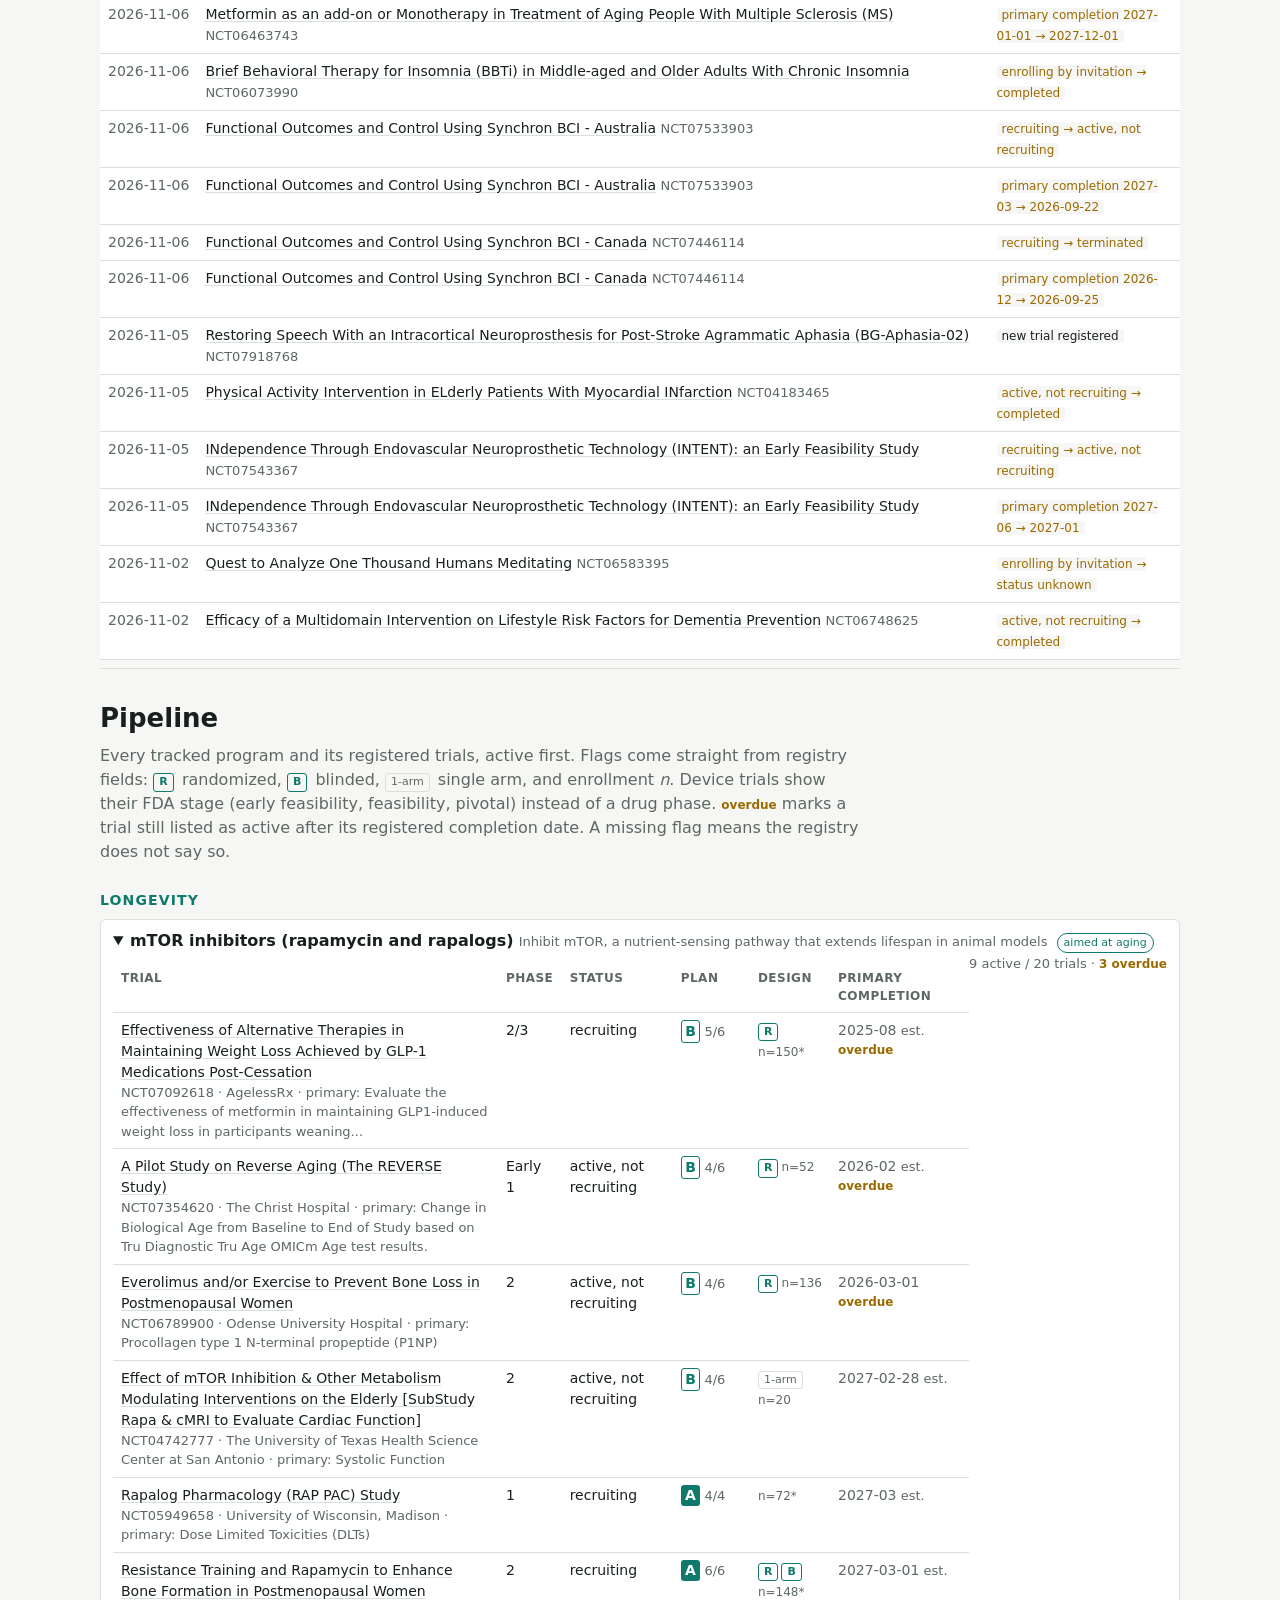
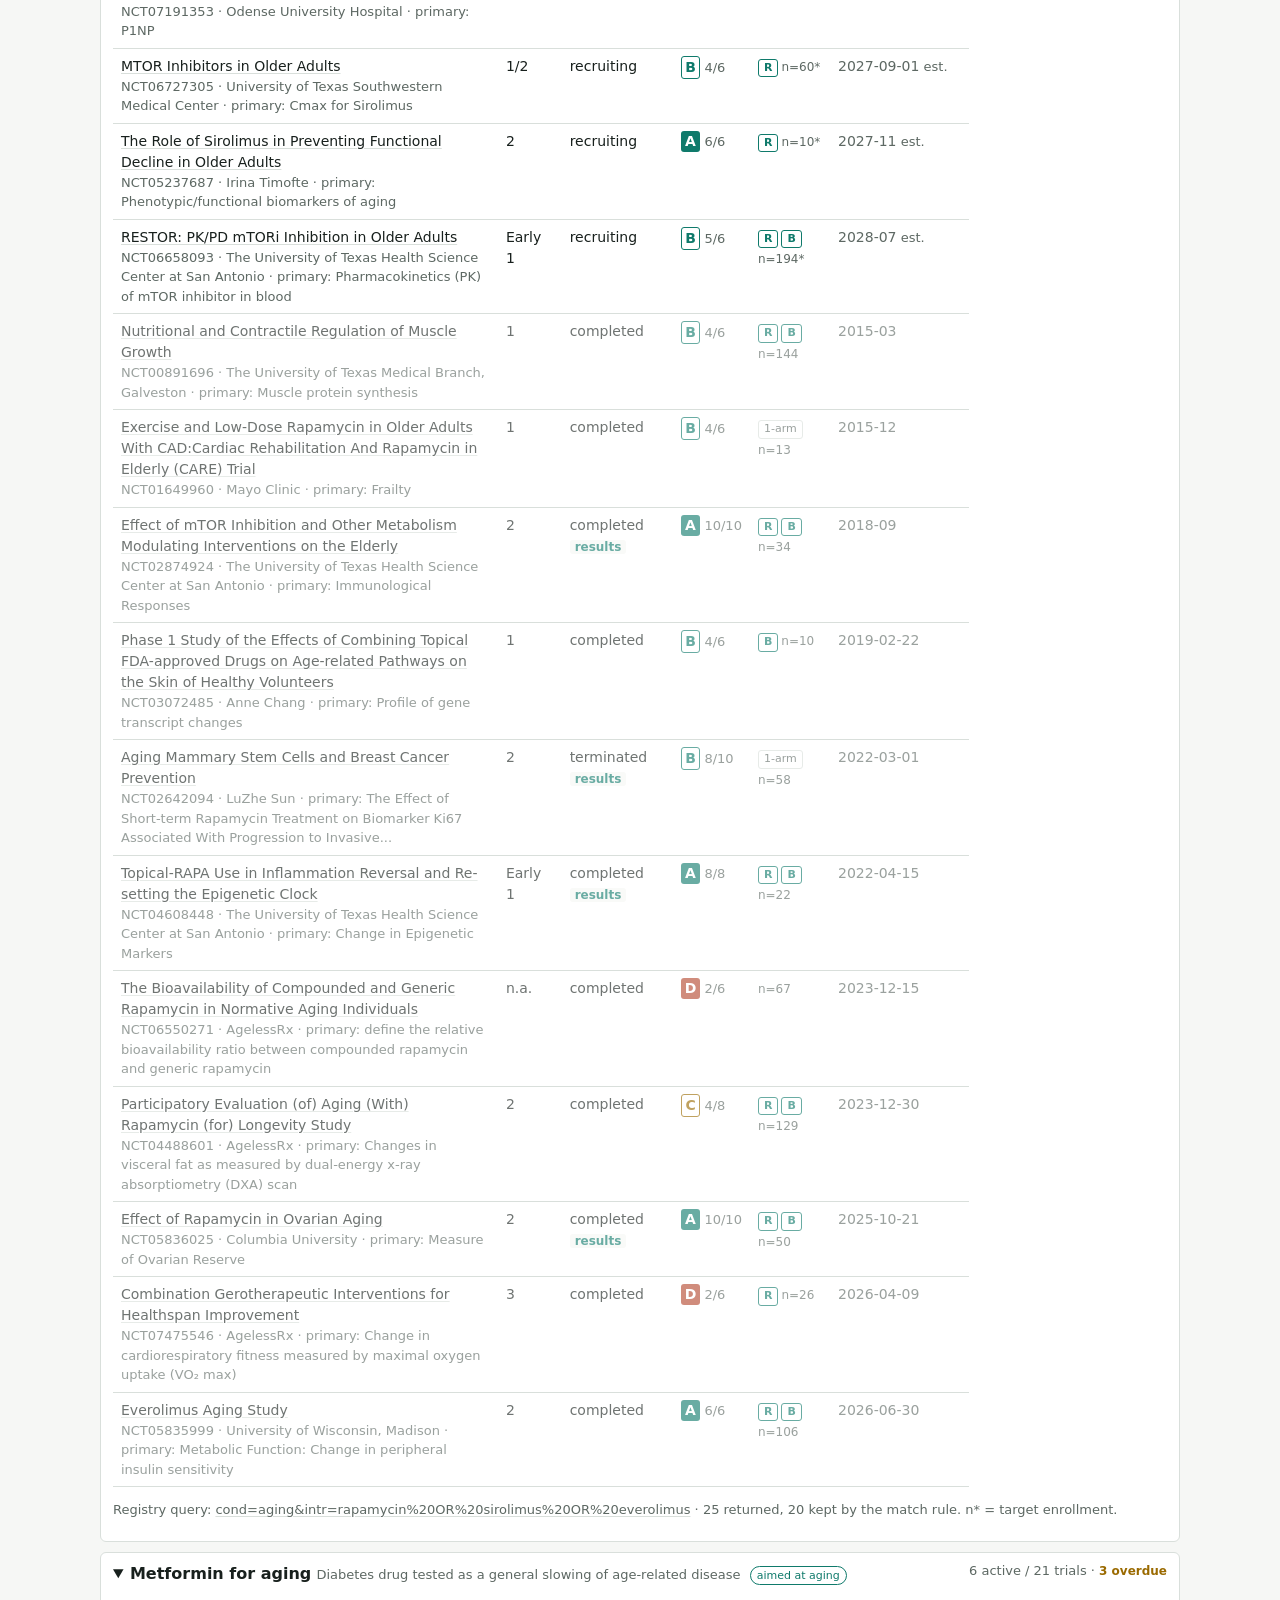
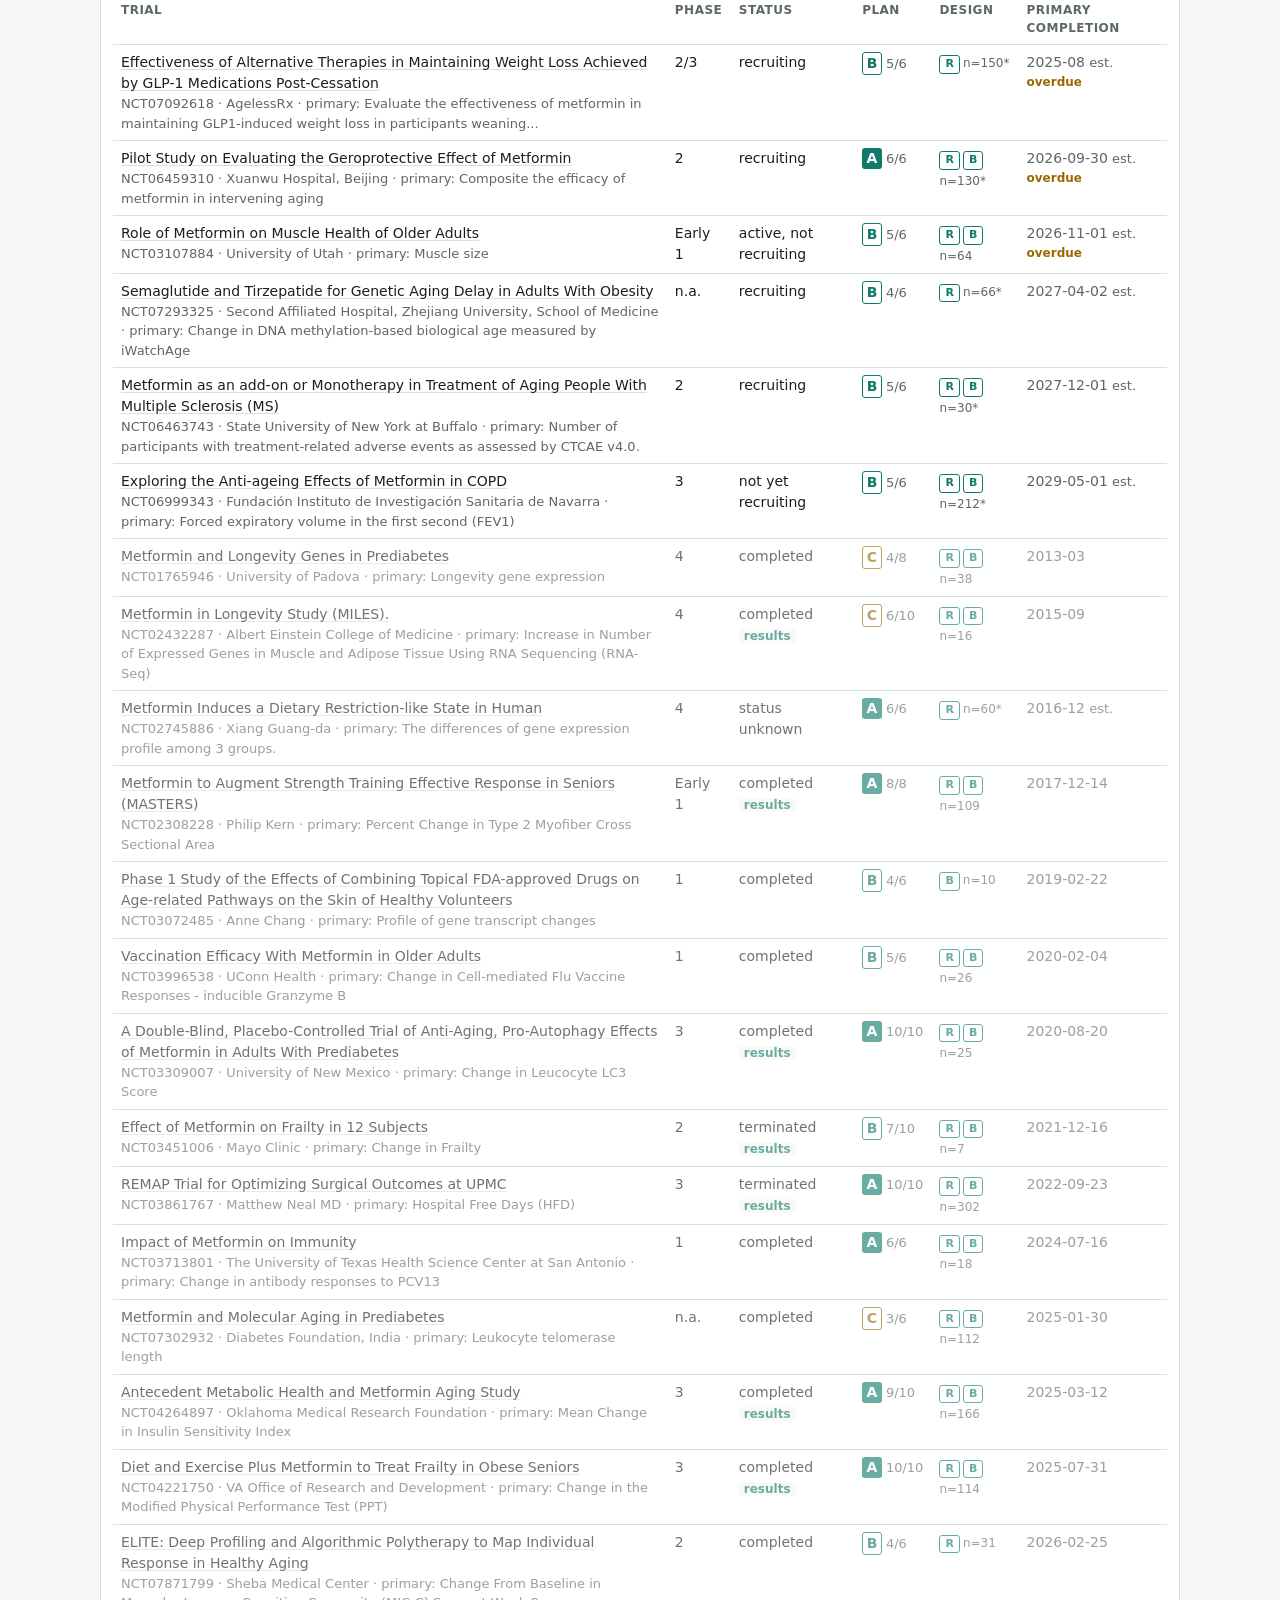
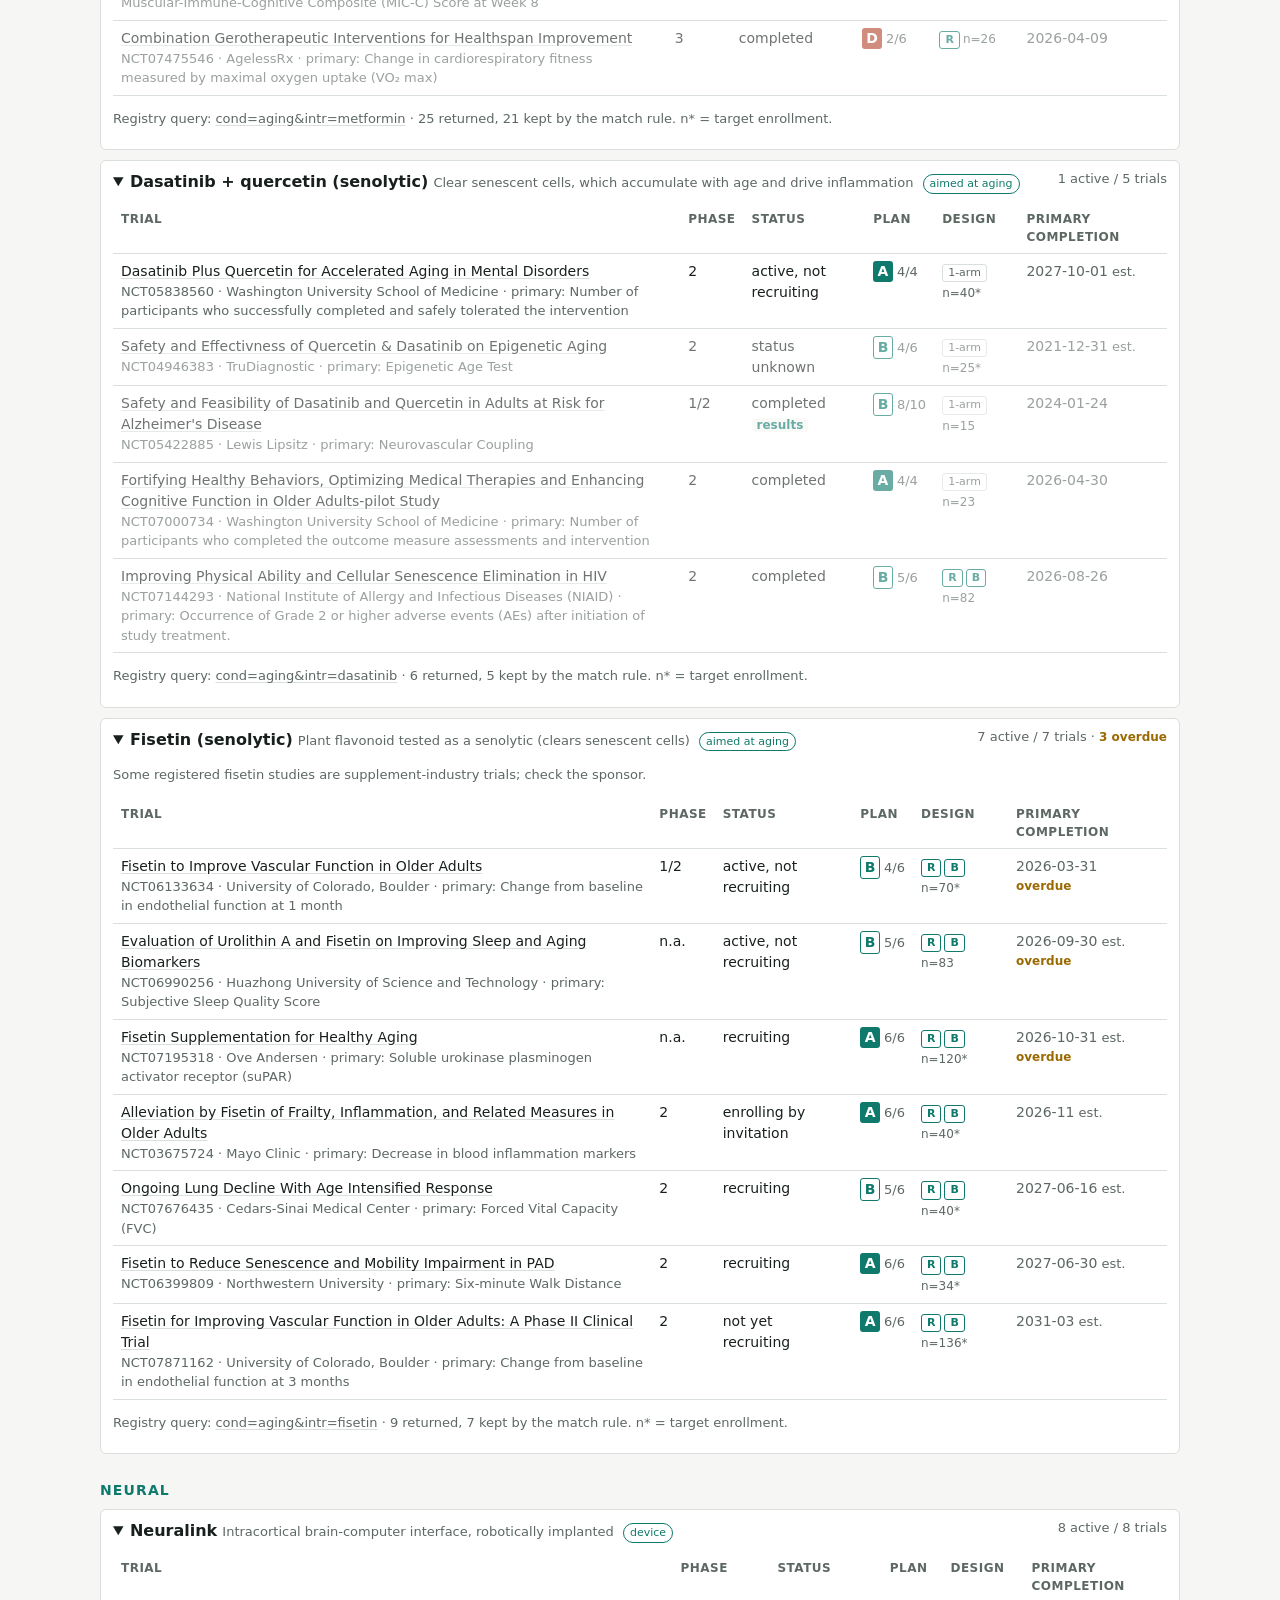
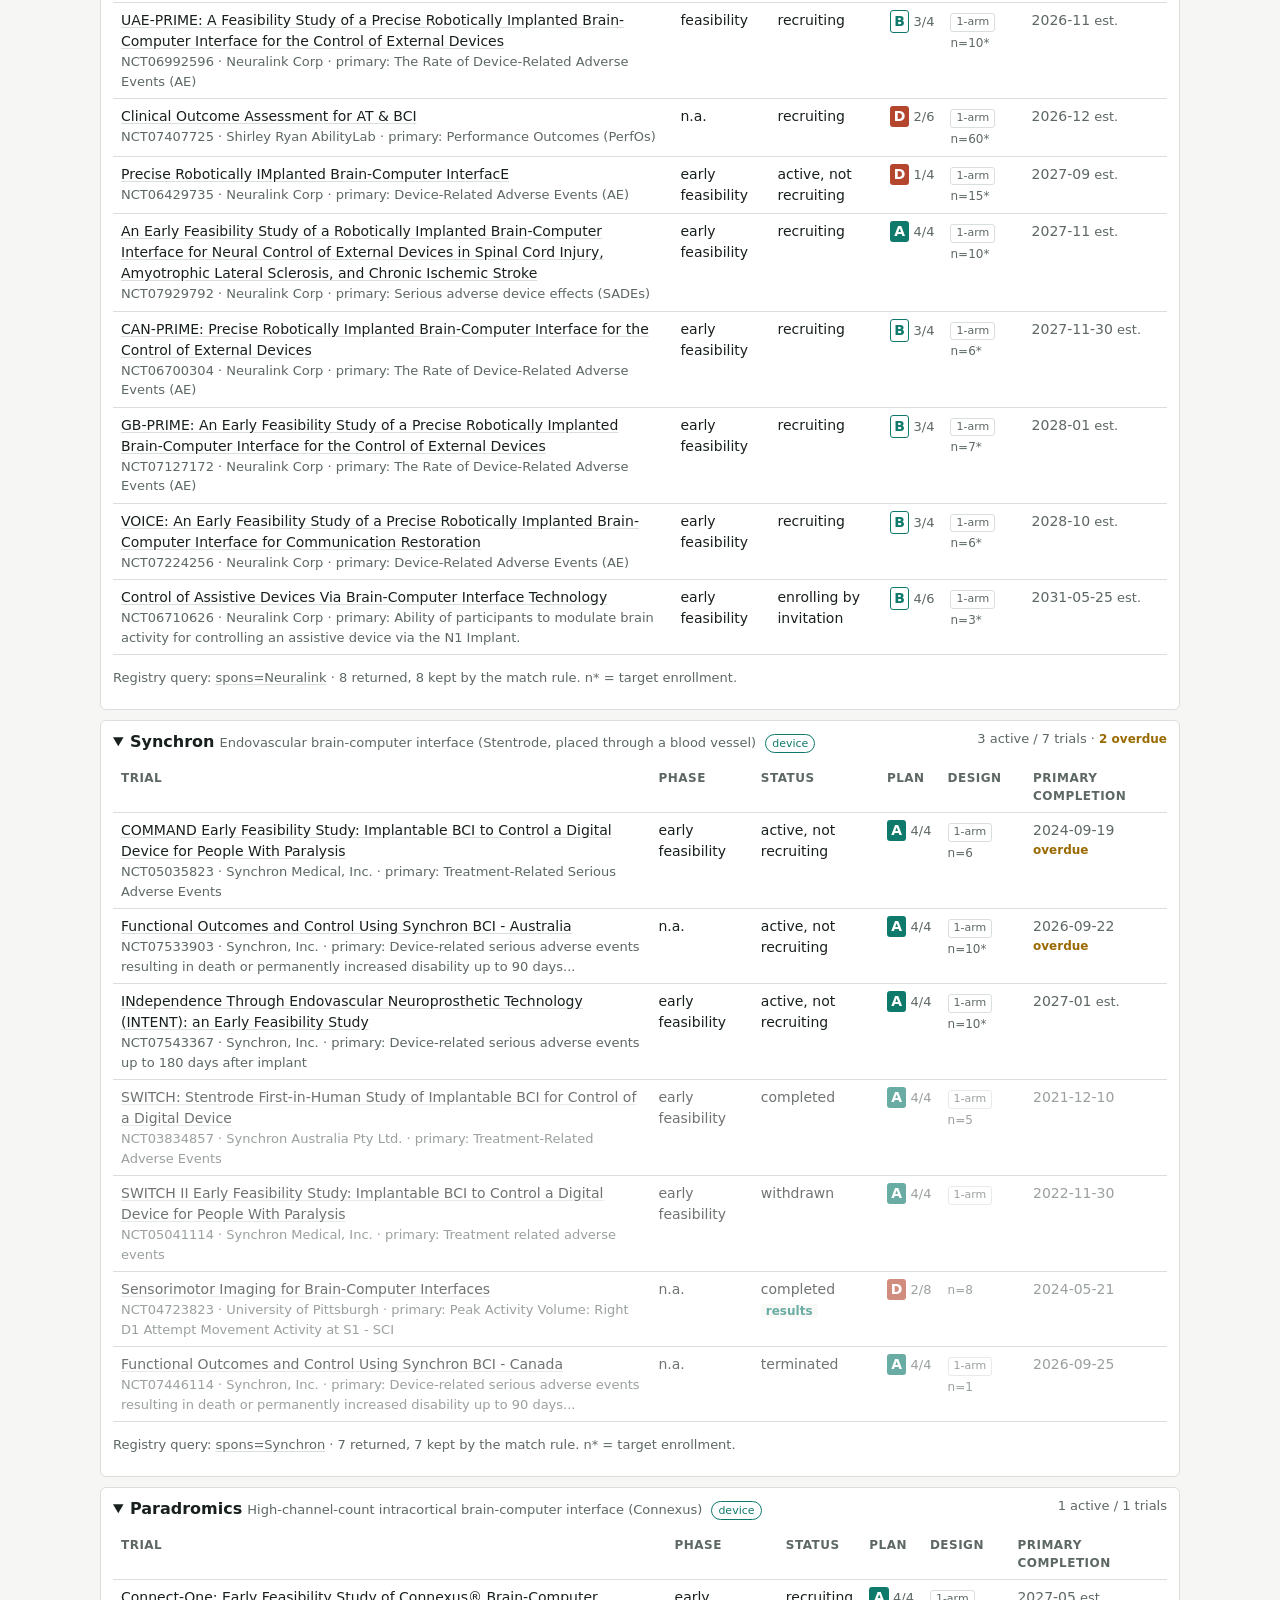
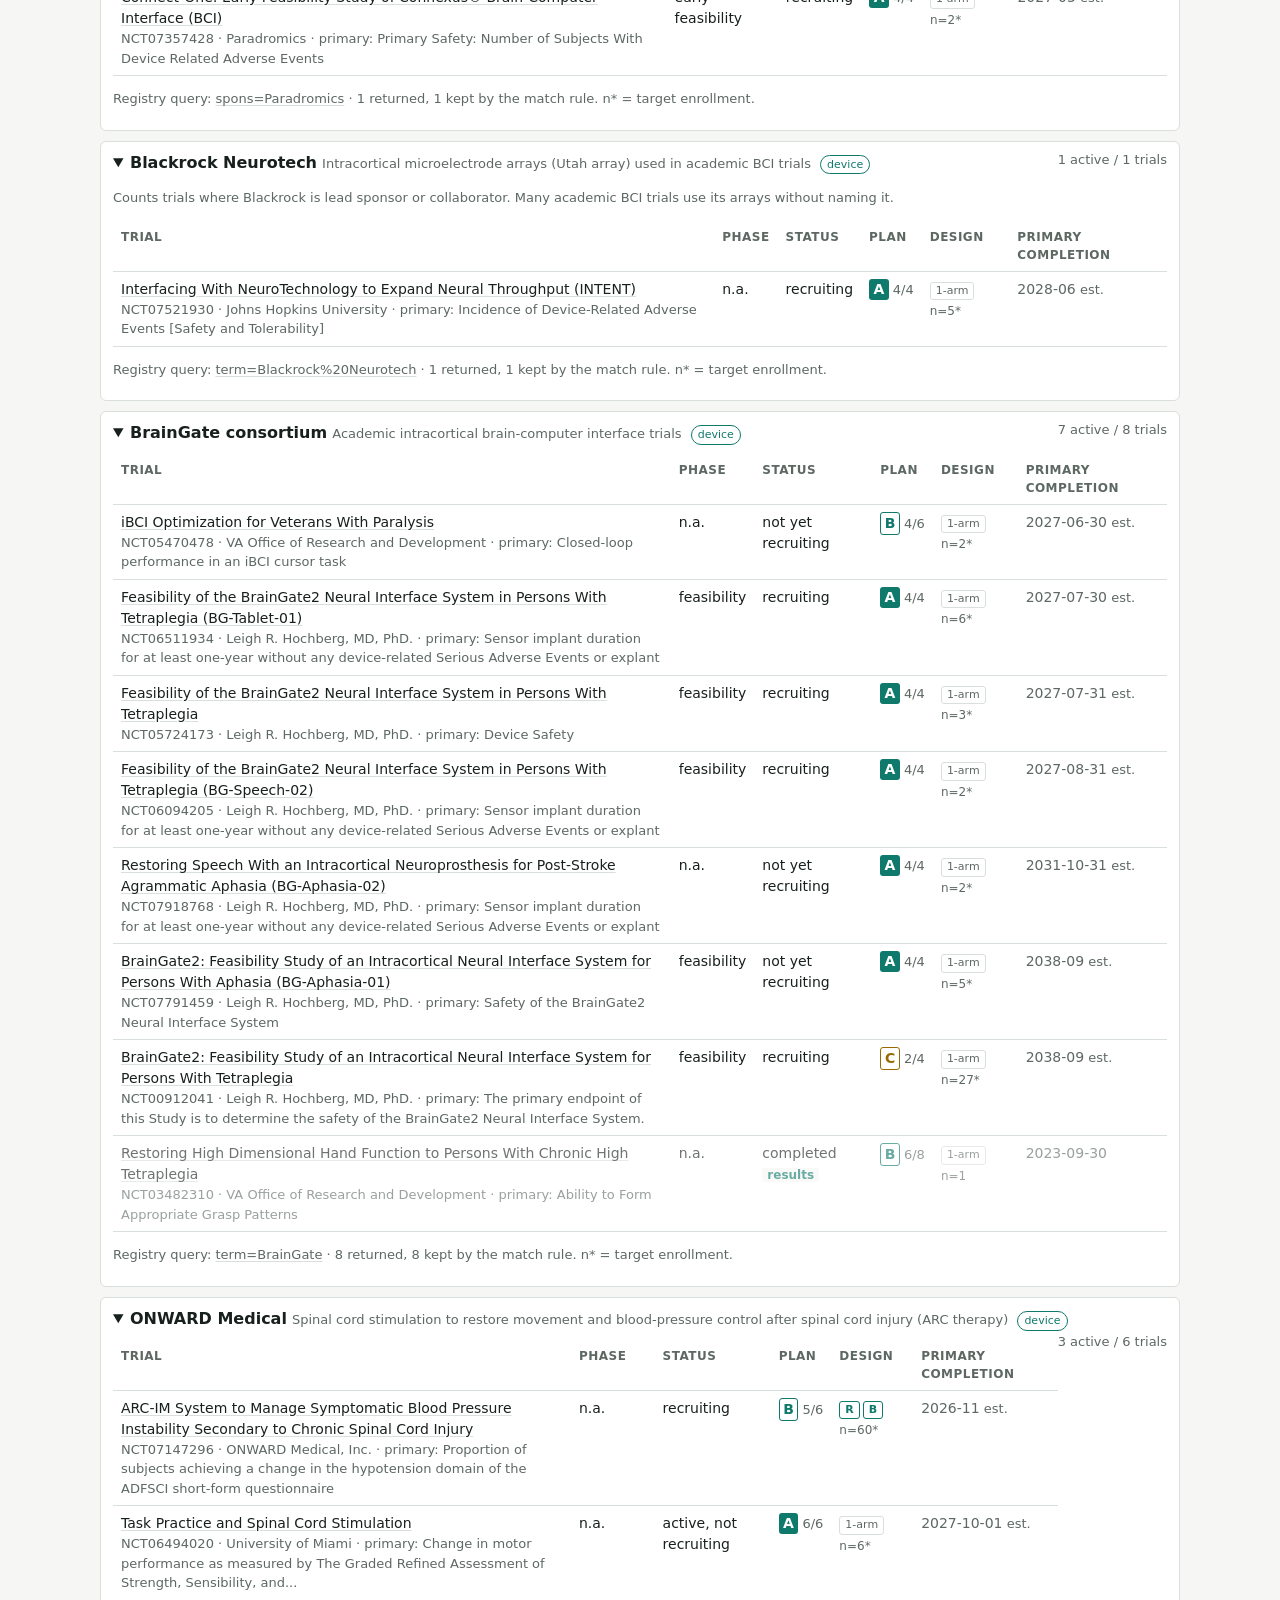
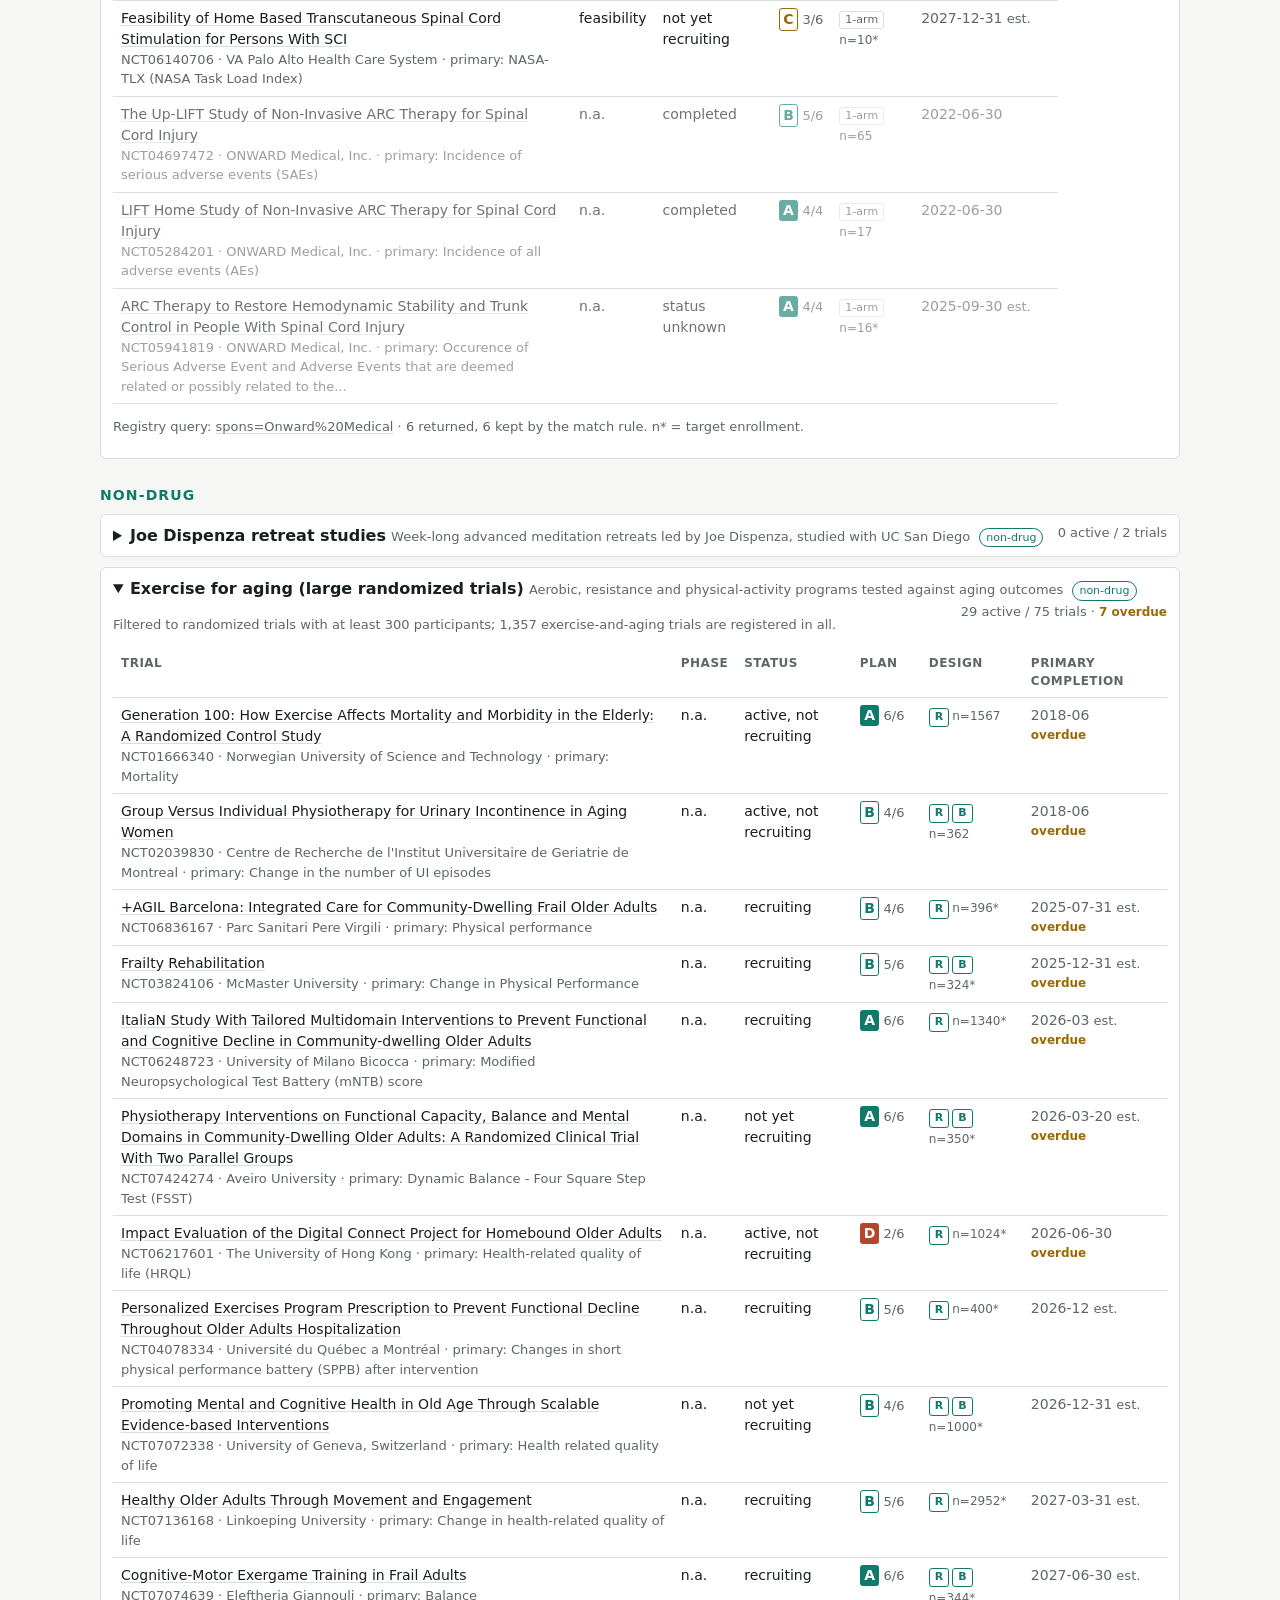
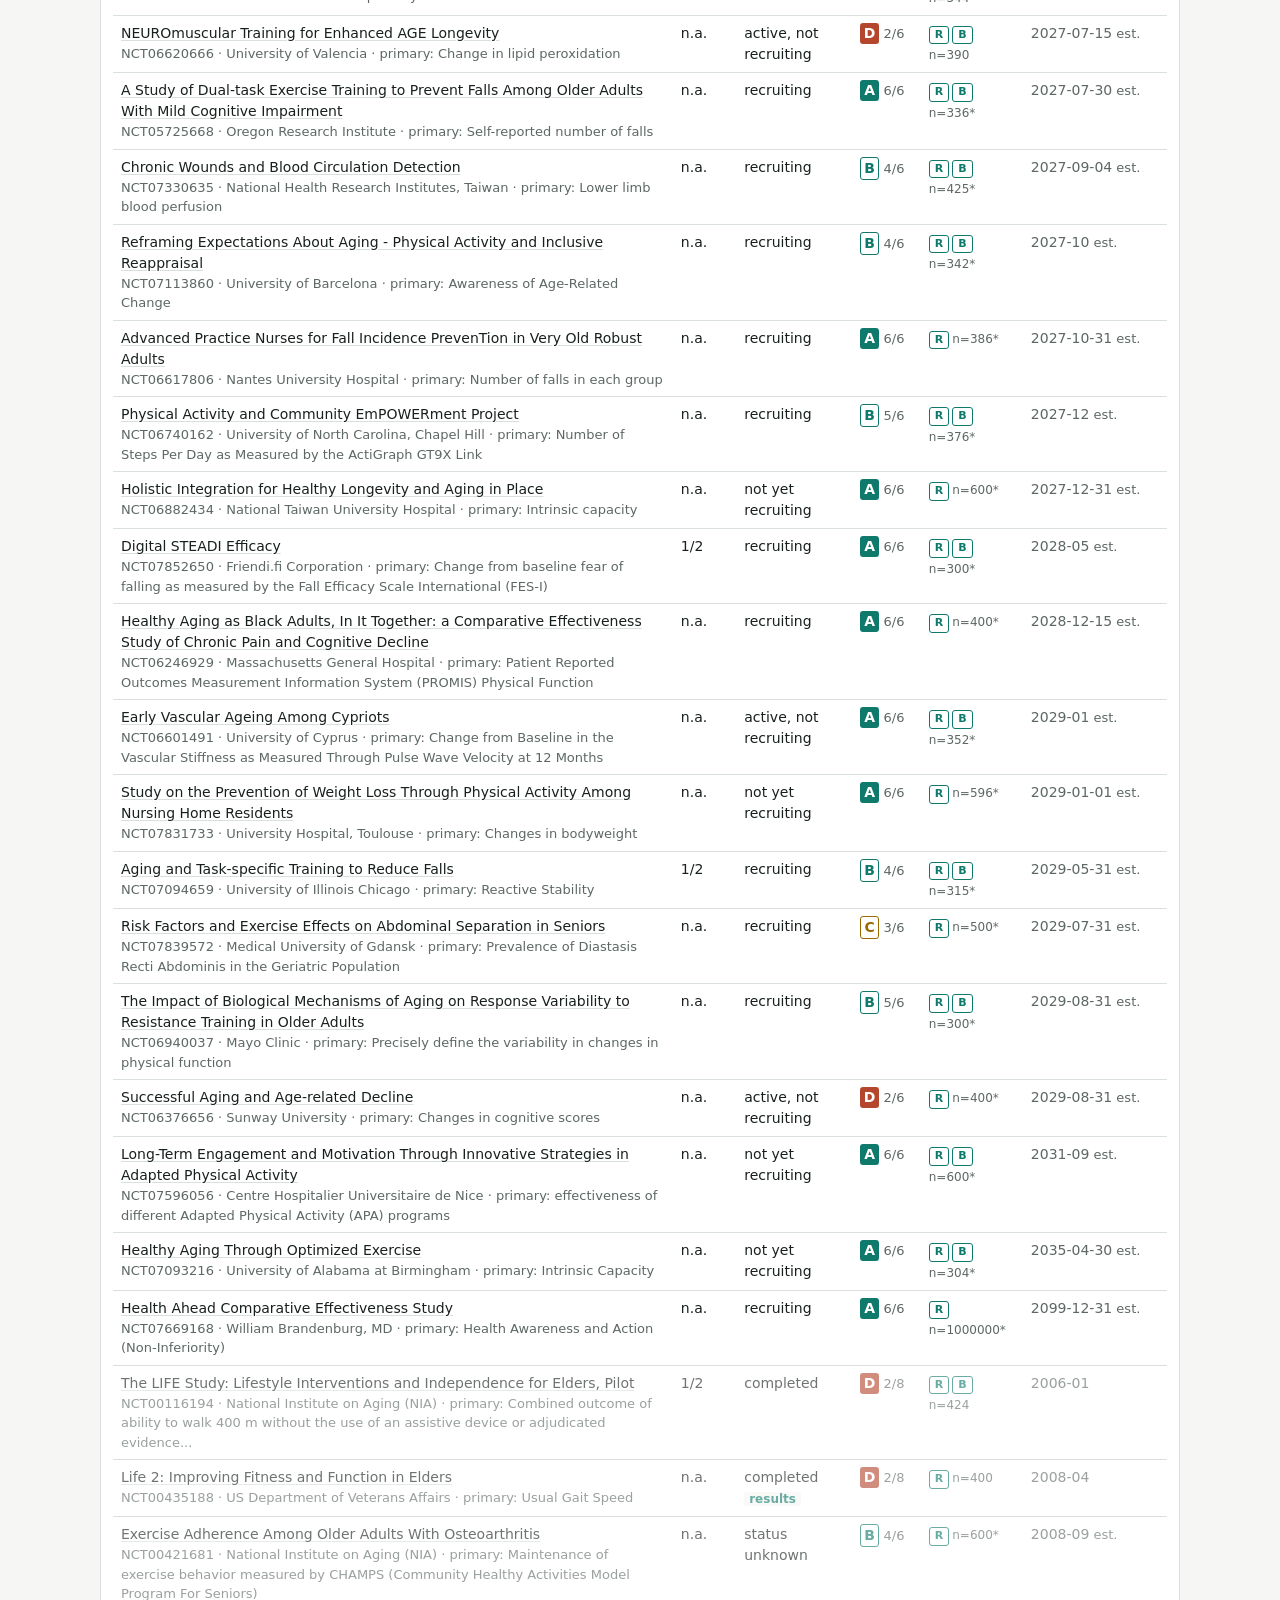
==== commit 51b9929c: "chore: refresh 2026-11-27 08:33 UTC" ====
--- a/docs/index.html
+++ b/docs/index.html
@@ -96,14 +96,14 @@
 td.gD b { background: var(--stale); color: var(--panel); }
 </style>
 <link rel="stylesheet" href="https://gcicc.github.io/suite/network.css">
-<script src="https://gcicc.github.io/suite/network.js" data-section="uplift" data-built="2026-11-26 21:32 UTC" data-next="every 6h" defer></script>
+<script src="https://gcicc.github.io/suite/network.js" data-section="uplift" data-built="2026-11-27 08:33 UTC" data-next="every 6h" defer></script>
 </head>
 <body>
 <main>
 <header class="mast">
   <h1><a href="index.html">UPLIFT</a></h1>
   <p class="dek">Living longer and doing more, tracked through registered trials, not press releases.</p>
-  <div class="meta">Built 2026-11-26 21:32 UTC · 18 tracked programs · 351 registered trials (119 active) · no LLM anywhere in the pipeline</div>
+  <div class="meta">Built 2026-11-27 08:33 UTC · 18 tracked programs · 351 registered trials (119 active) · no LLM anywhere in the pipeline</div>
   <nav class="toc">
     <a href="#summary">What to act on</a>
     <a href="#next">Next readout</a>
@@ -3510,7 +3510,7 @@
   <h2>Sources and freshness</h2>
   <div class="tbl-wrap"><table>
     <tr><th>Source</th><th>Fetched</th><th>Age</th><th>Last error</th></tr>
-    <tr><td>ctgov</td><td>2026-11-26 21:32</td><td class="">0s</td><td></td></tr>
+    <tr><td>ctgov</td><td>2026-11-26 21:32</td><td class="">11h</td><td></td></tr>
   </table></div>
   <p>Trial data: <a href="https://clinicaltrials.gov/">ClinicalTrials.gov</a> (U.S. National Library of Medicine). A failed fetch keeps the last good copy and is flagged here.</p>
 </footer>
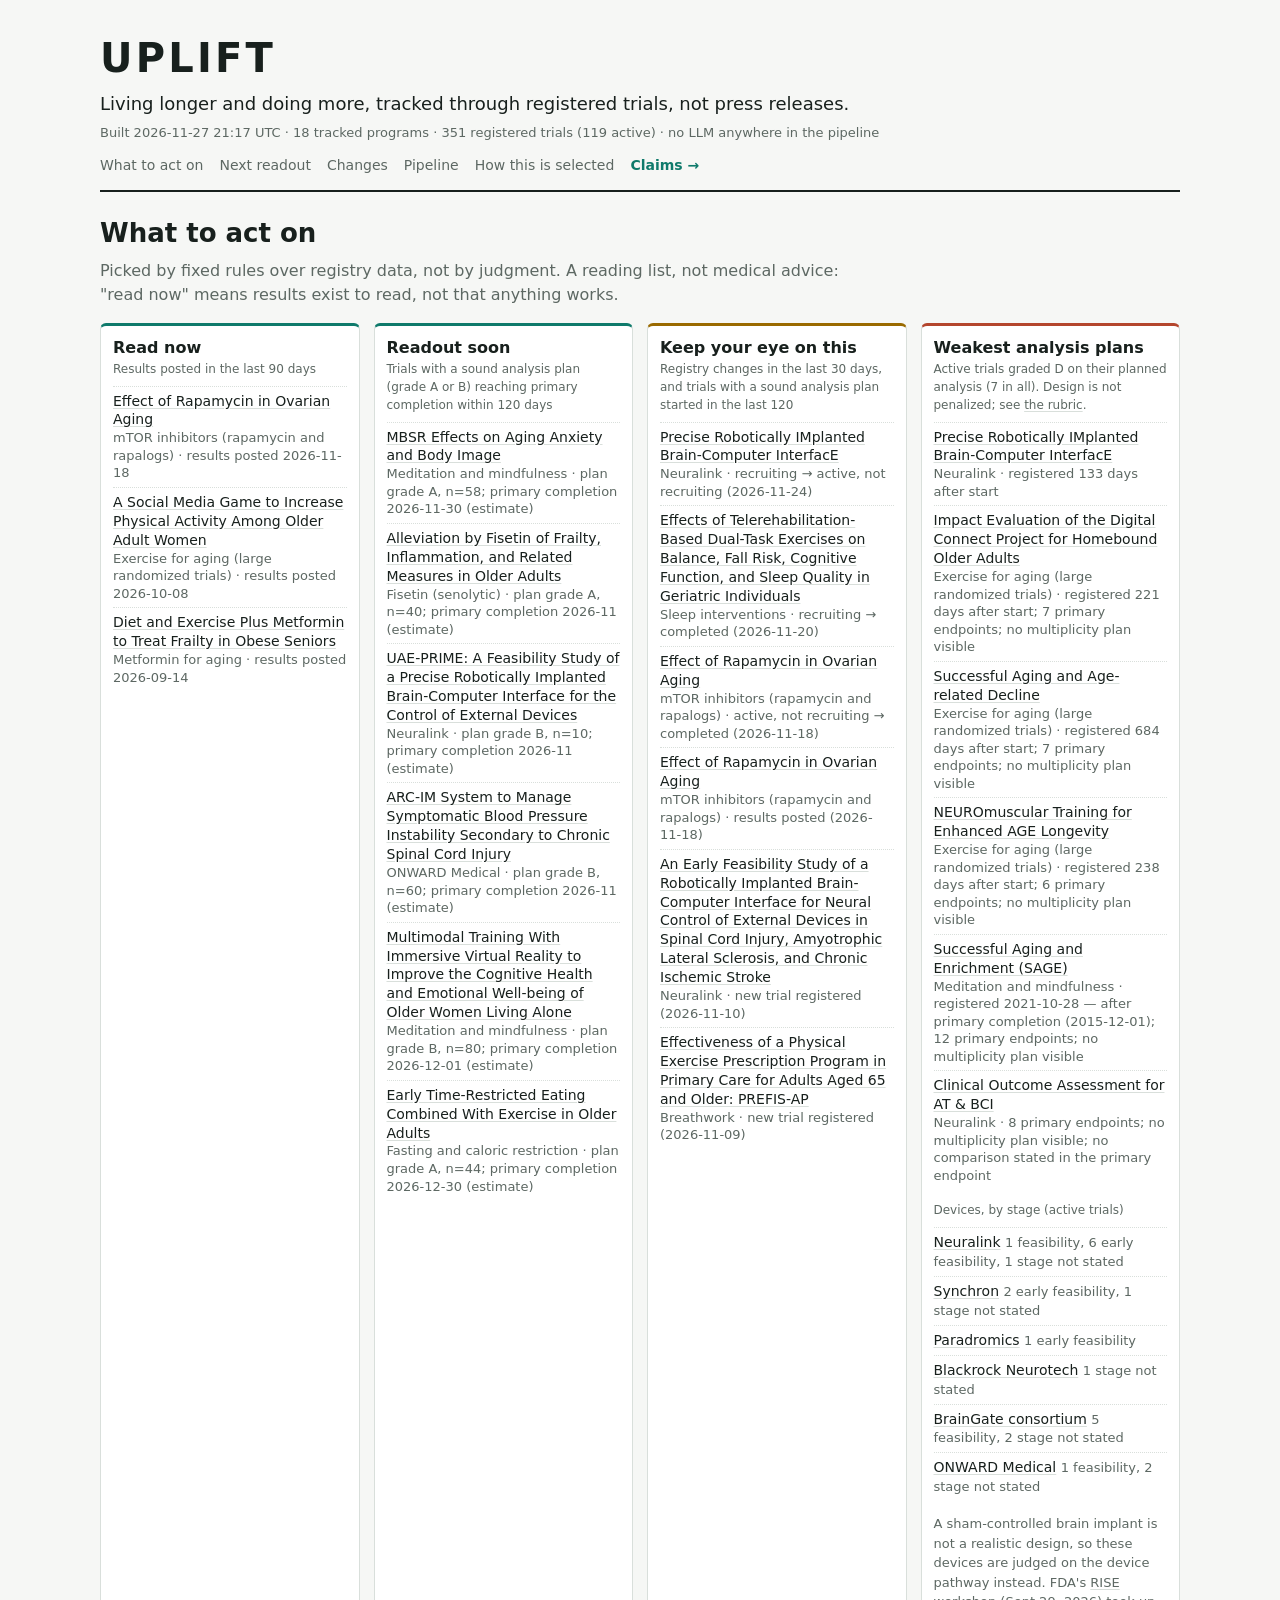
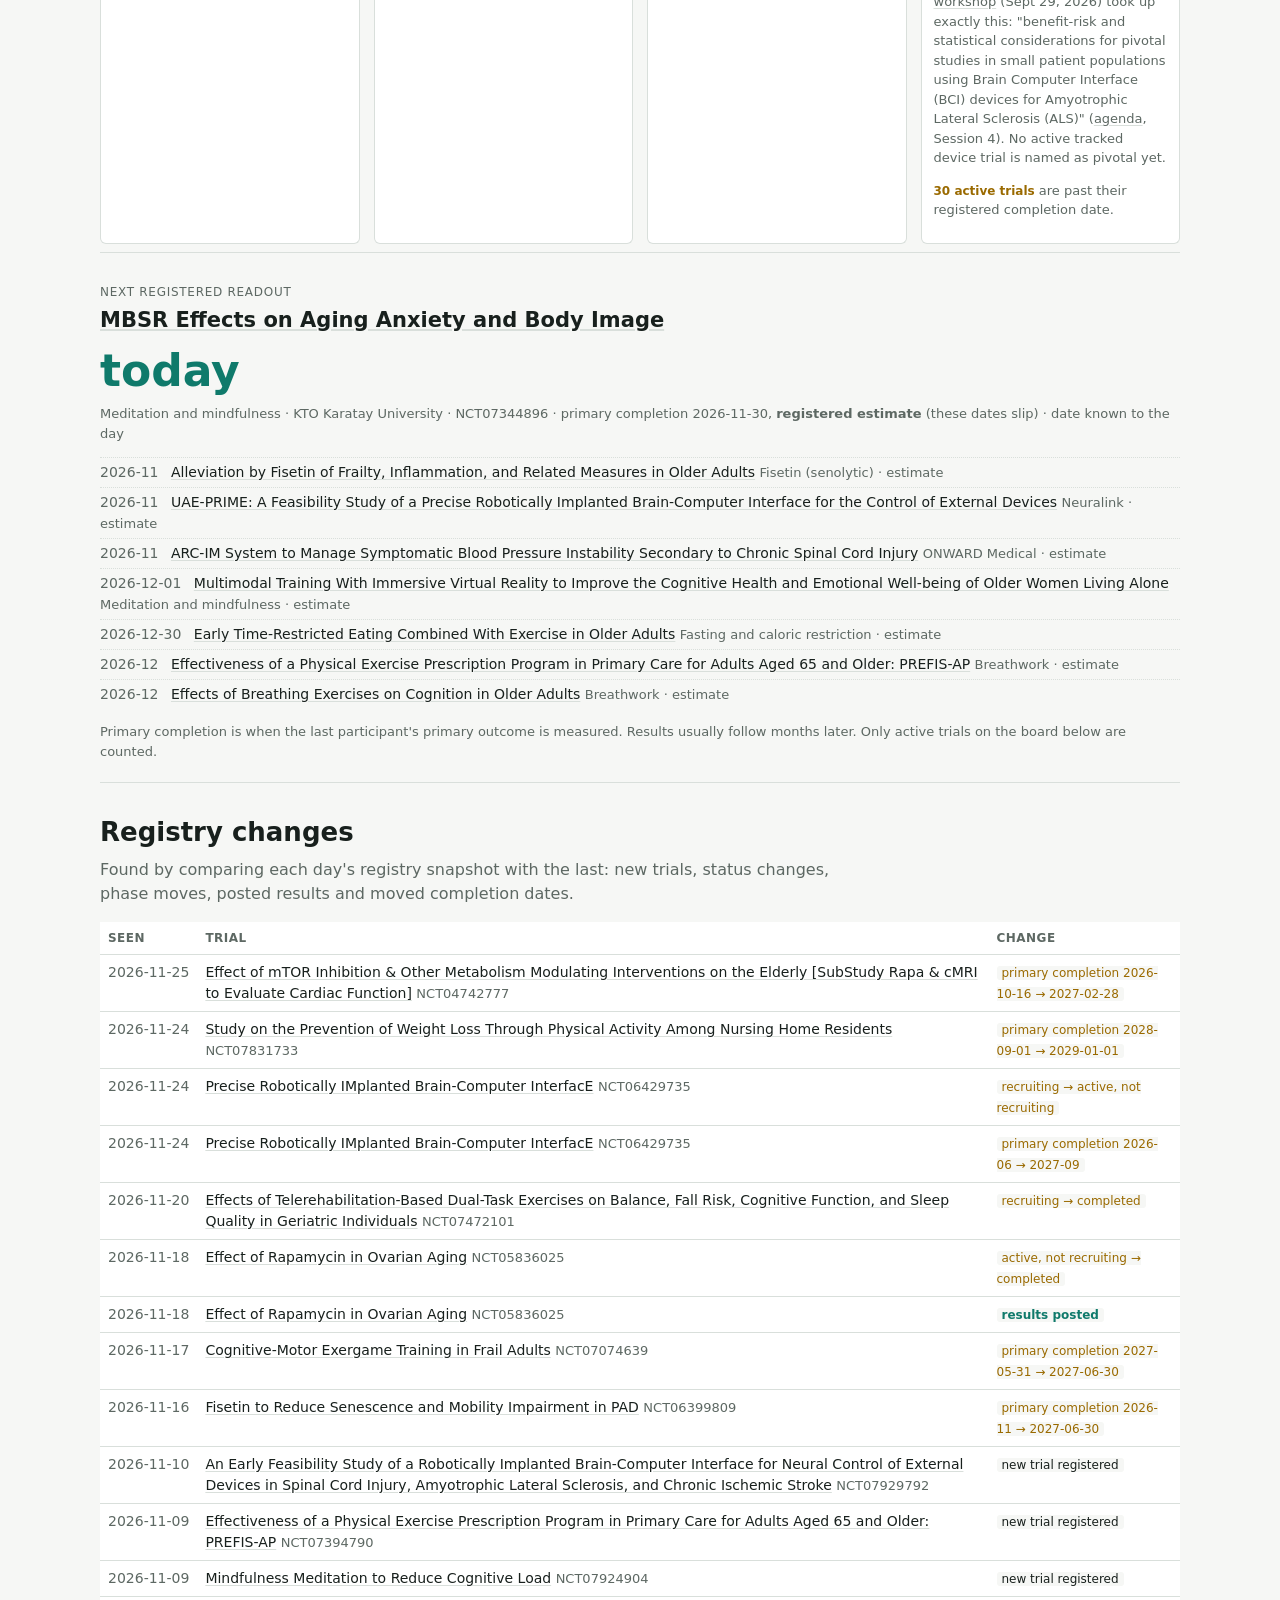
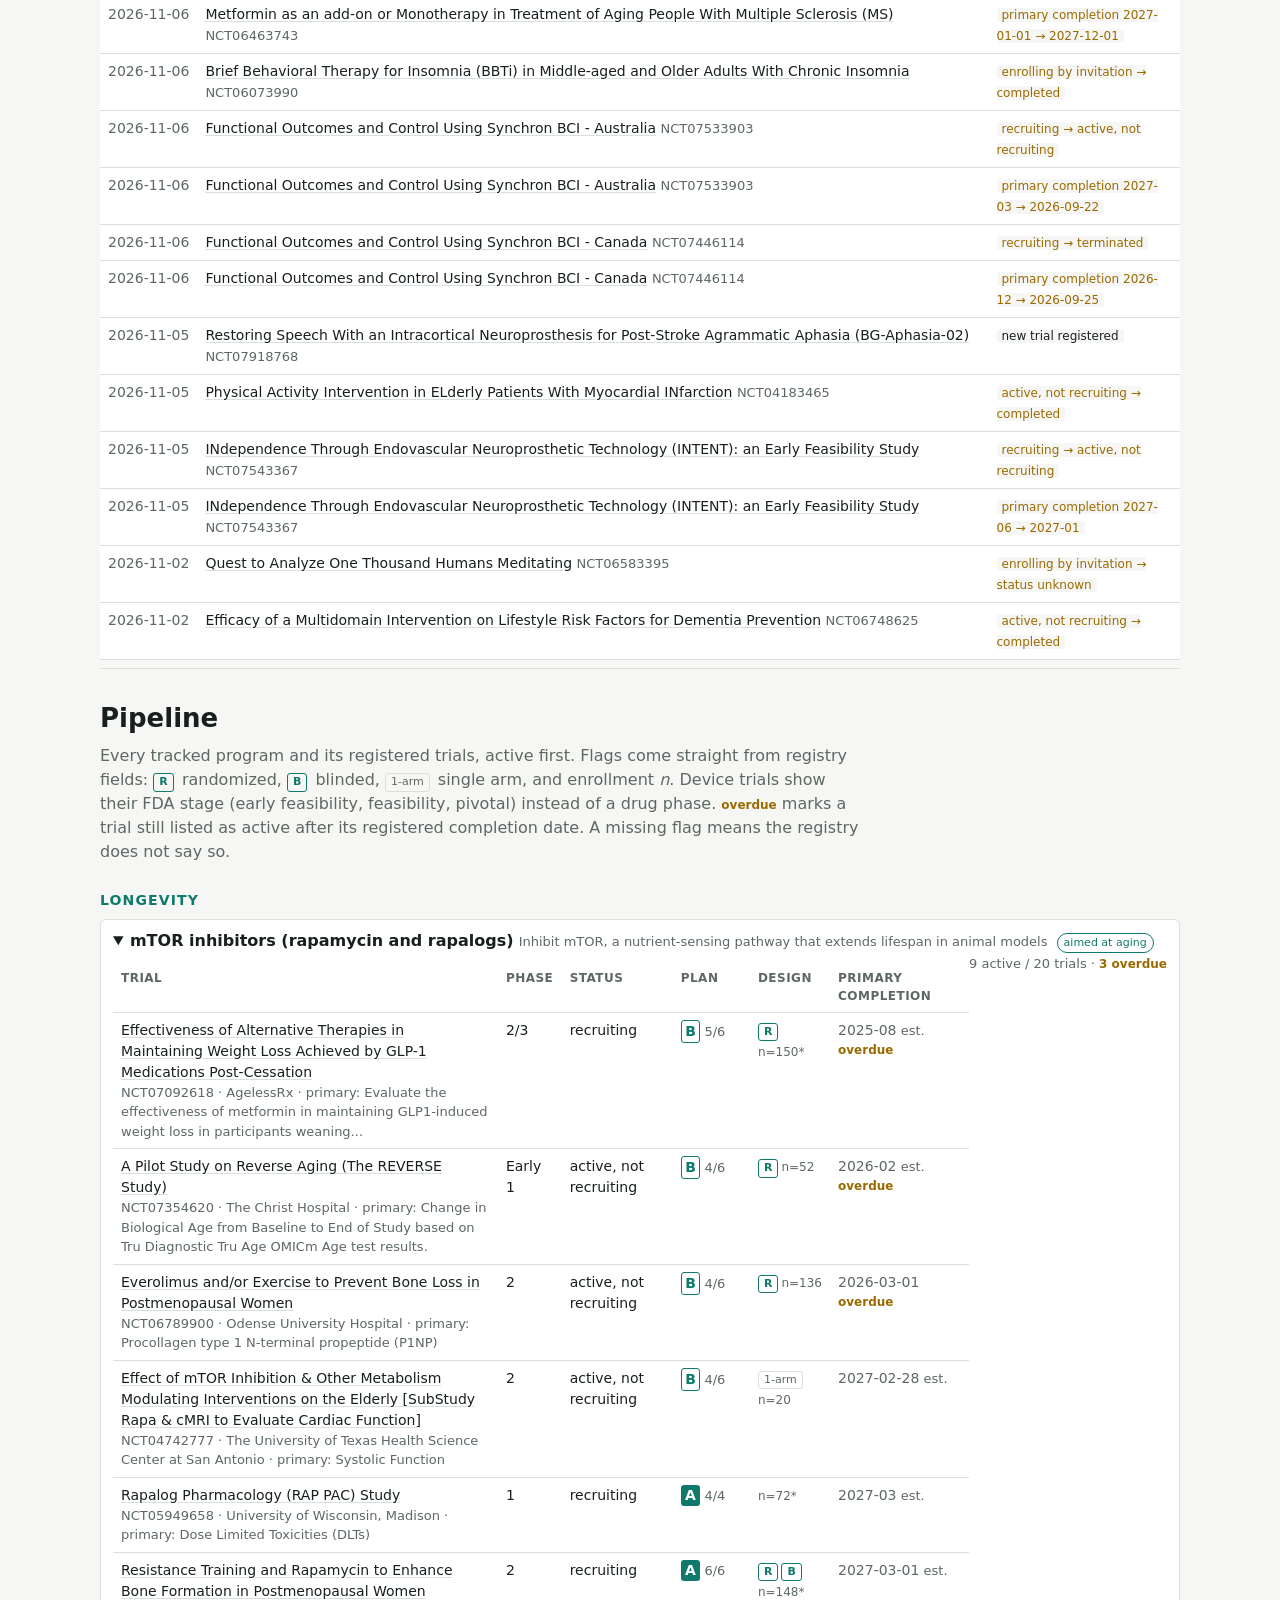
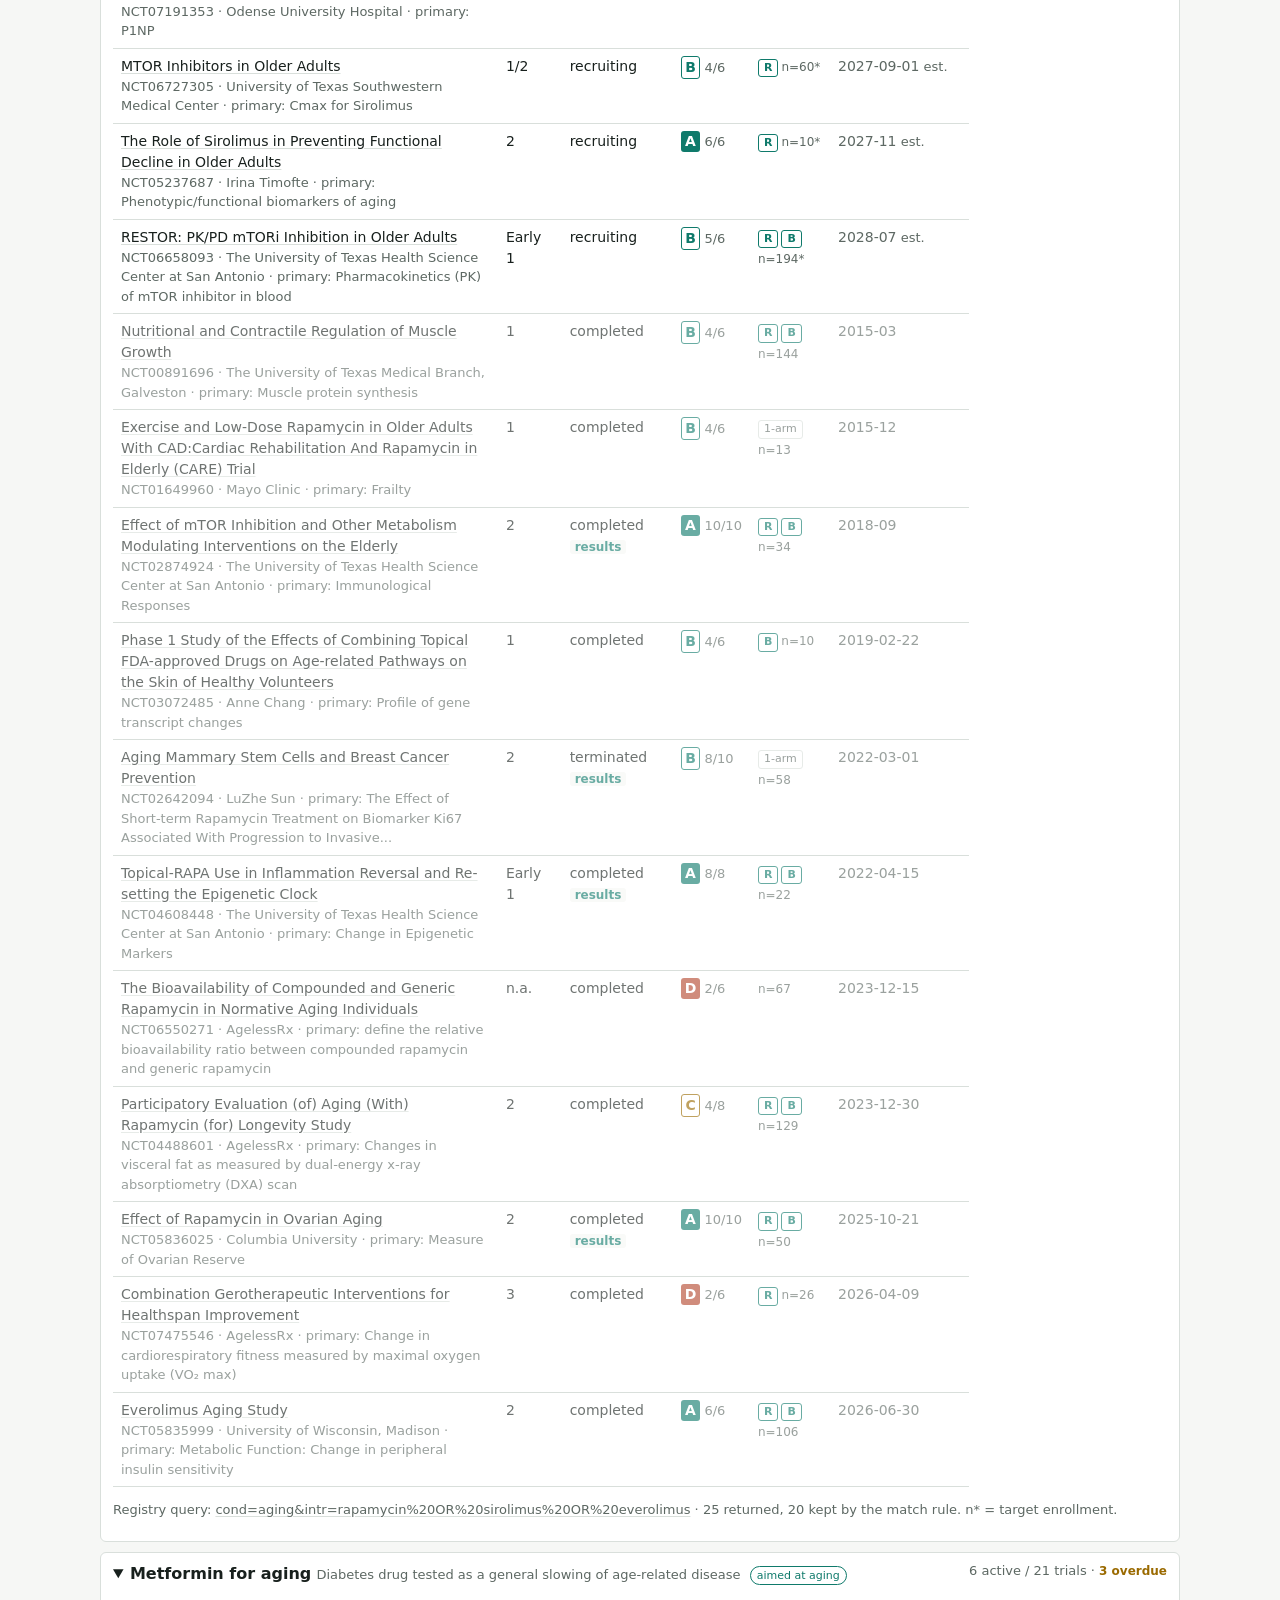
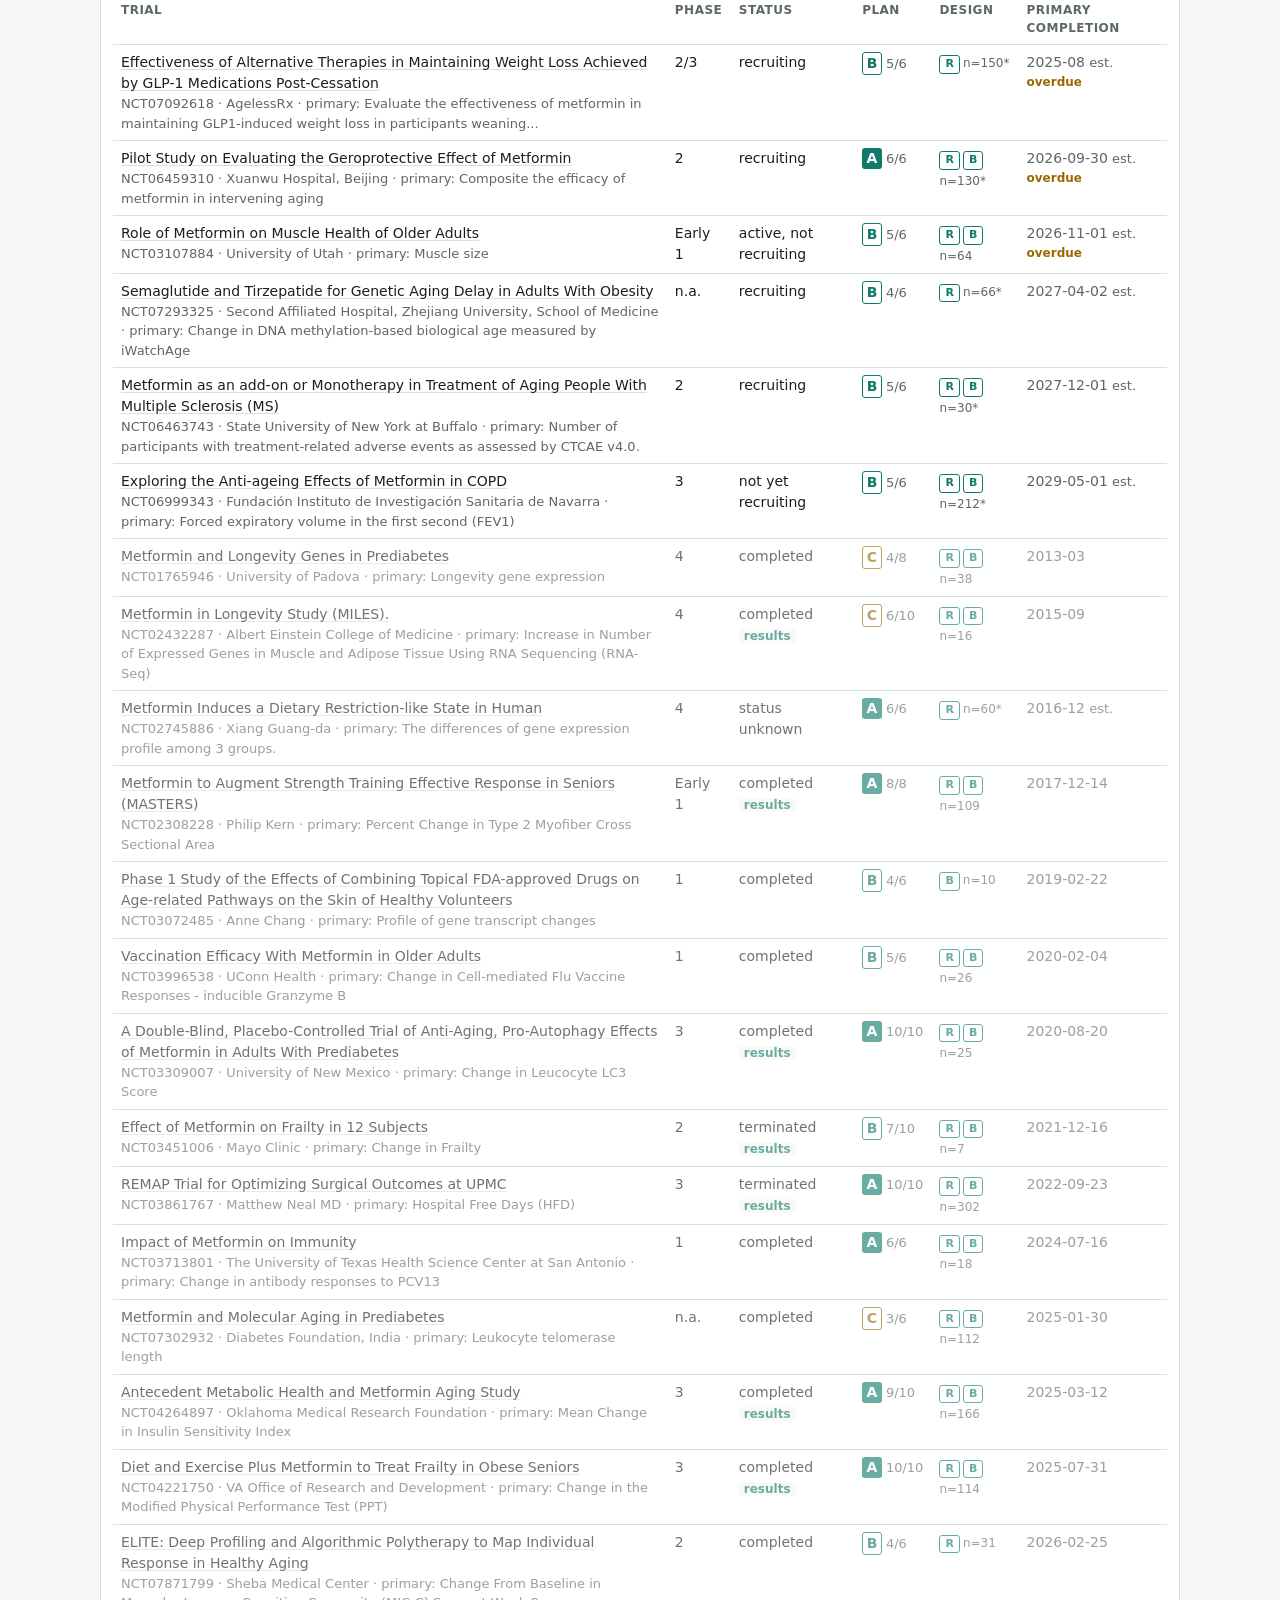
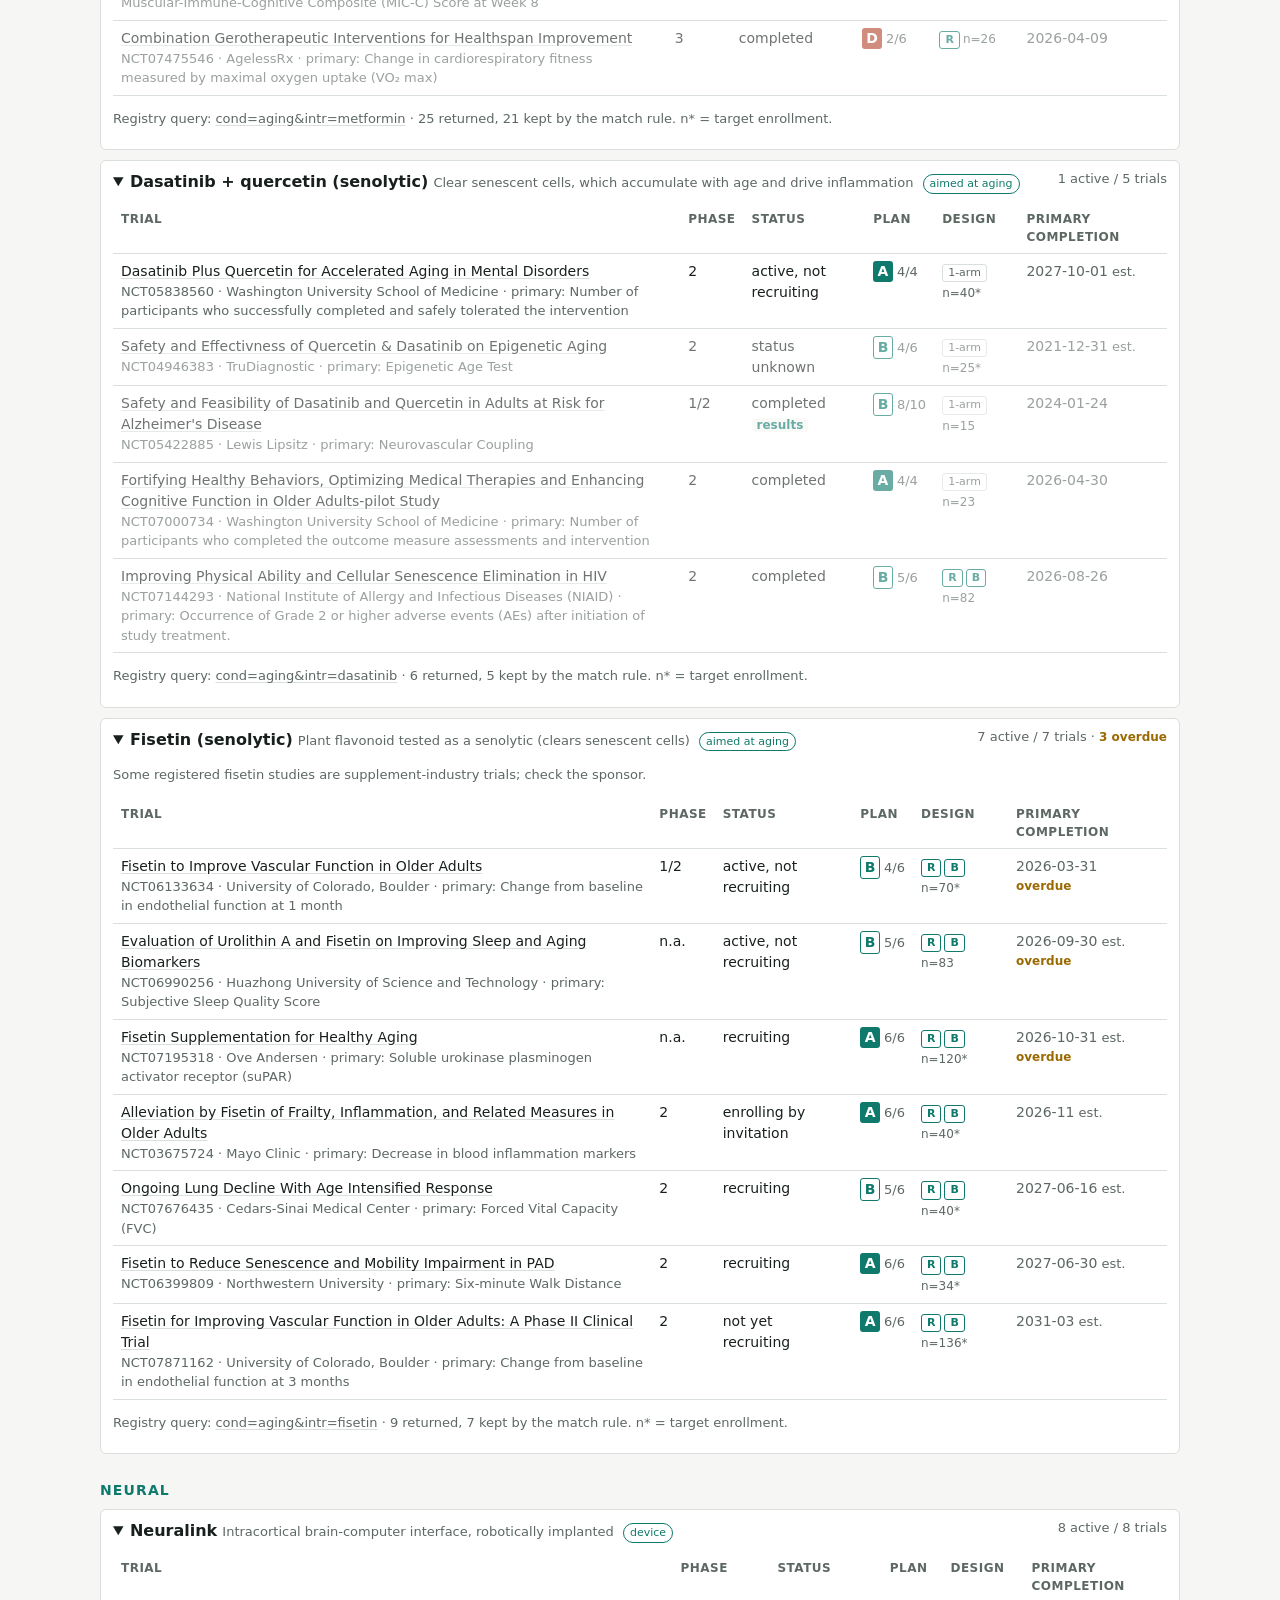
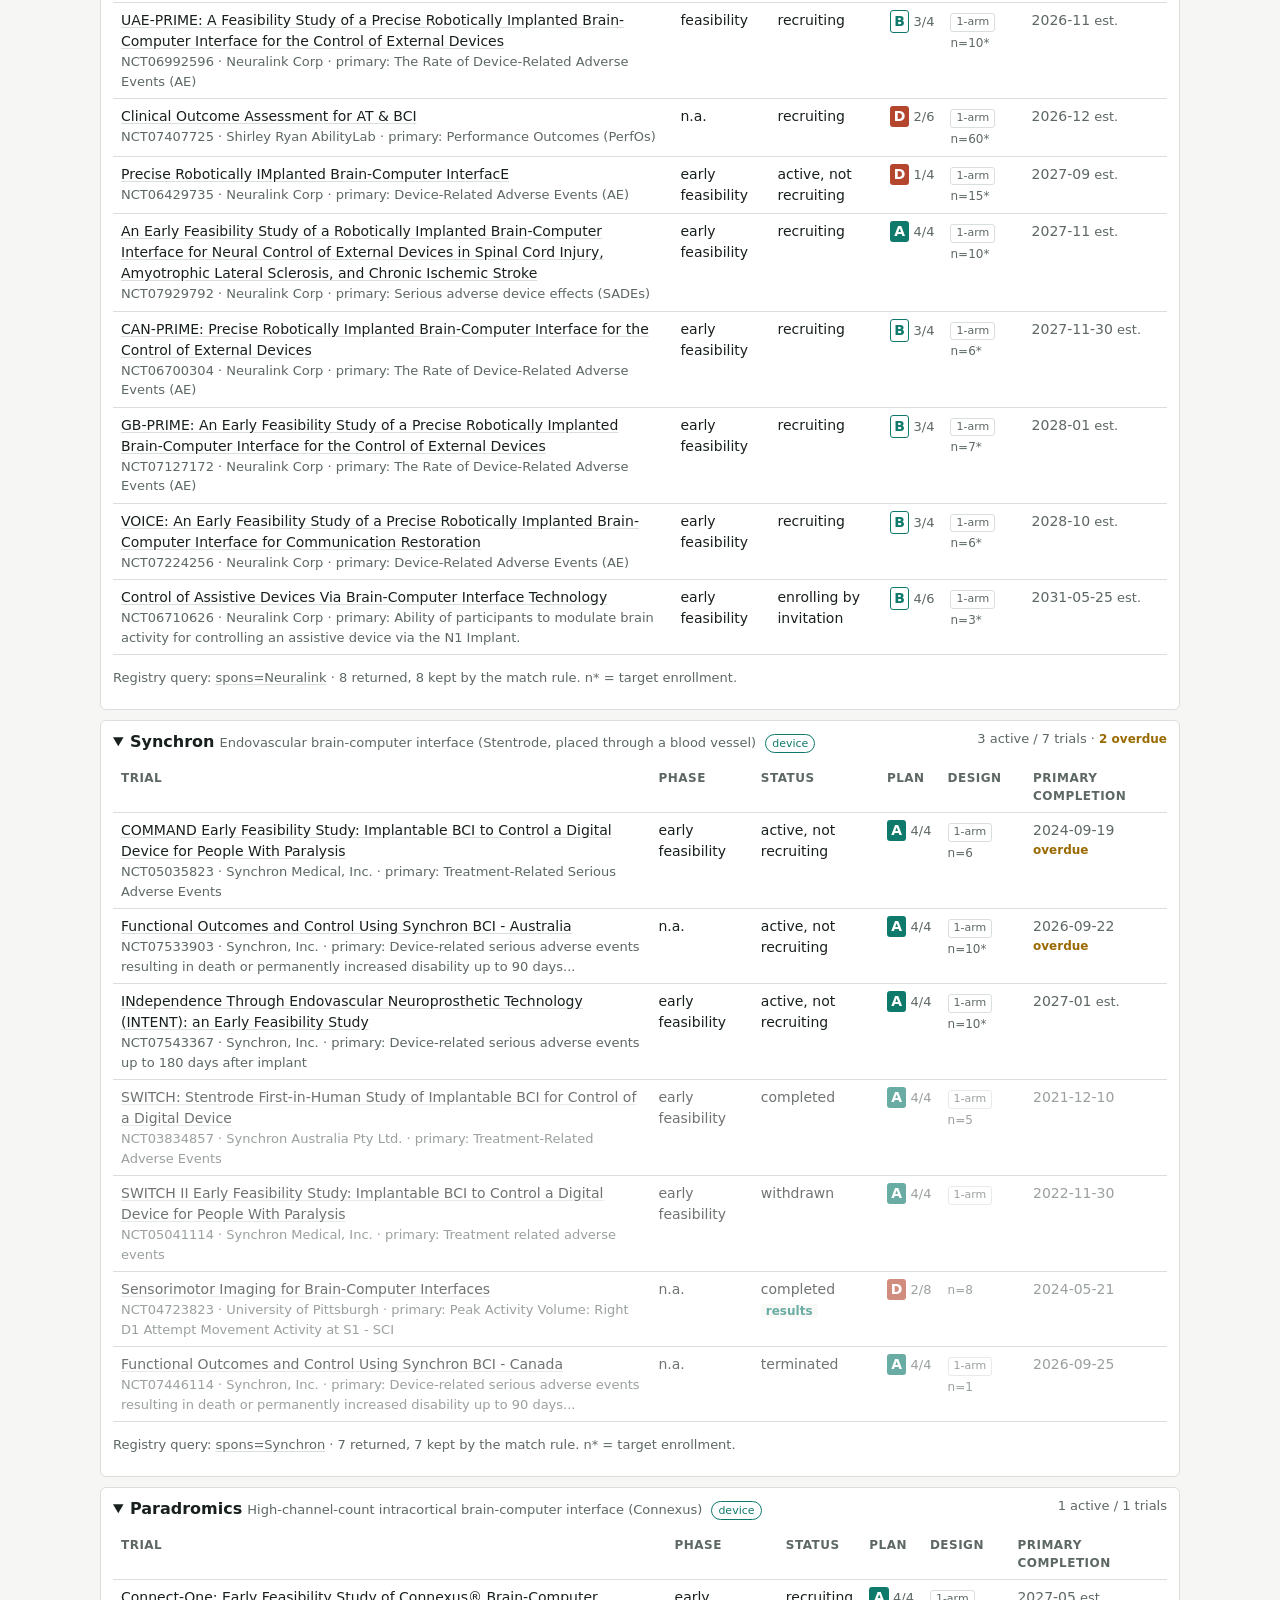
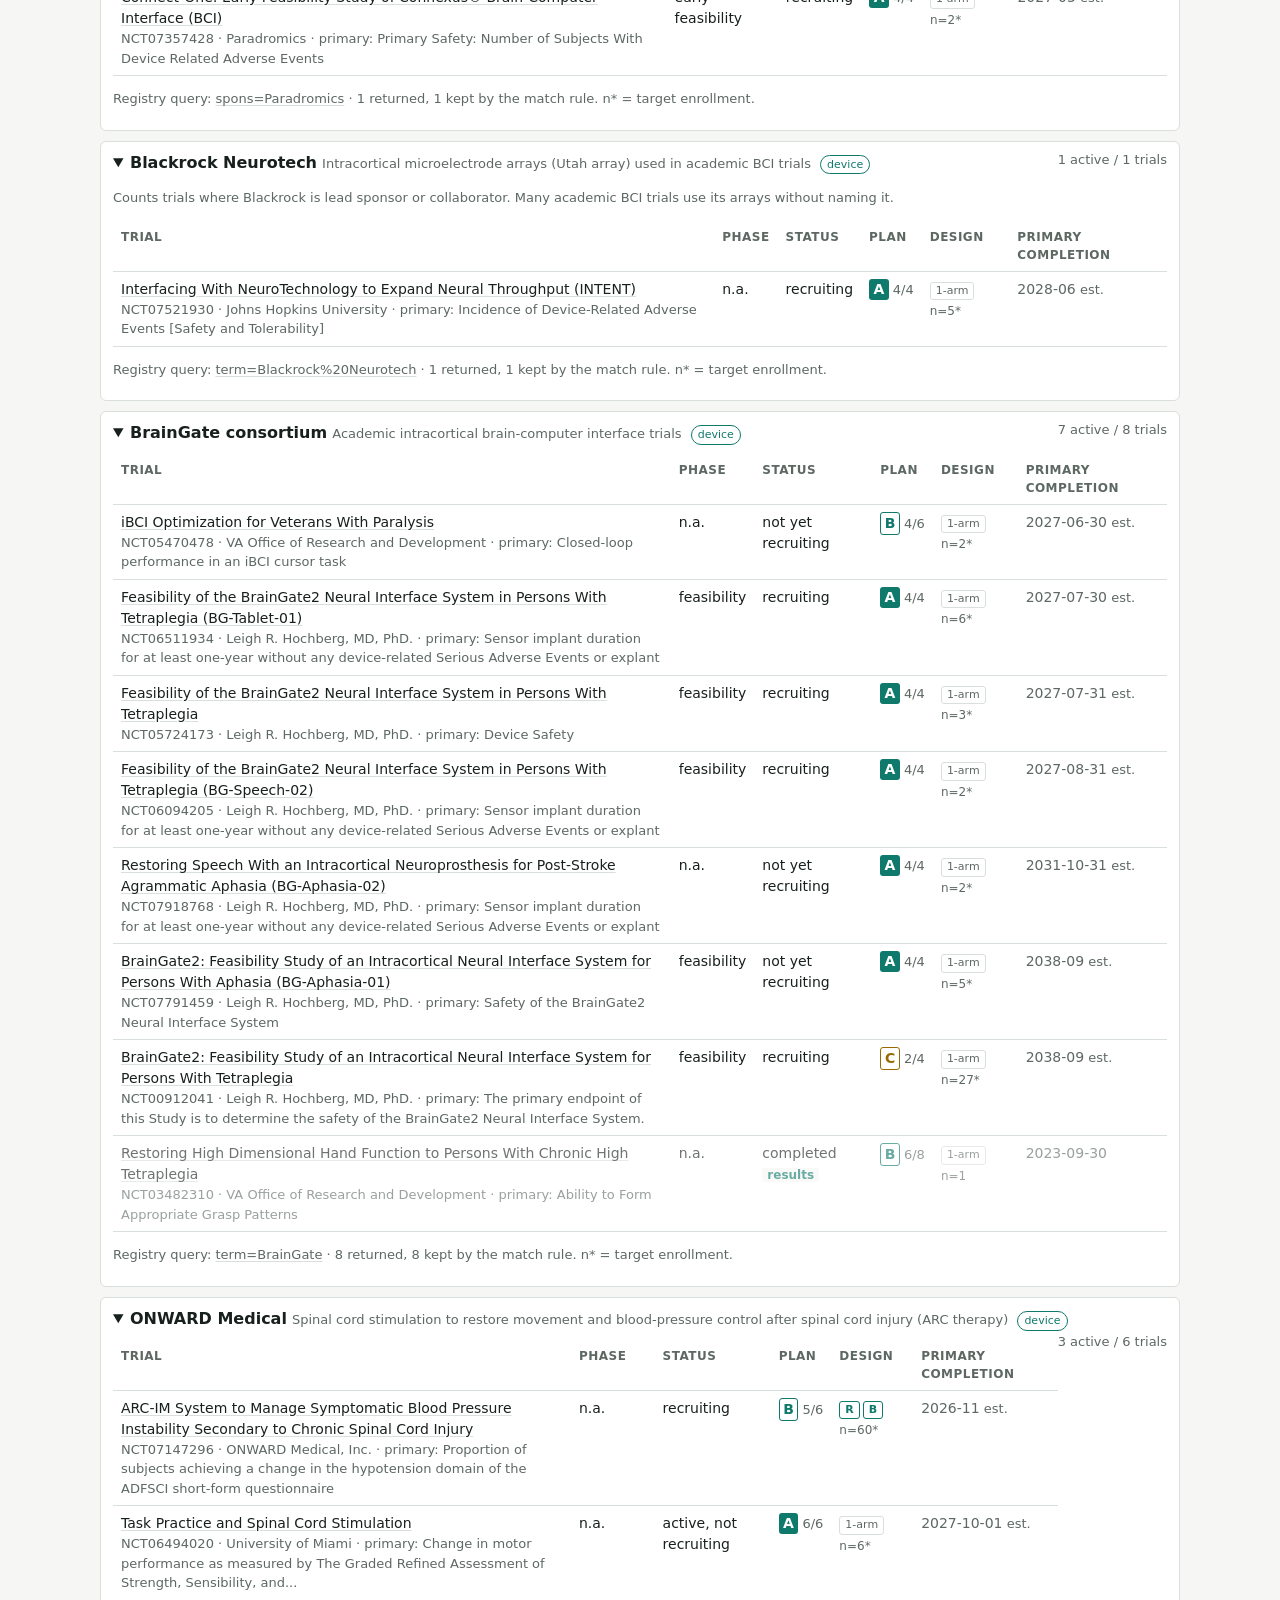
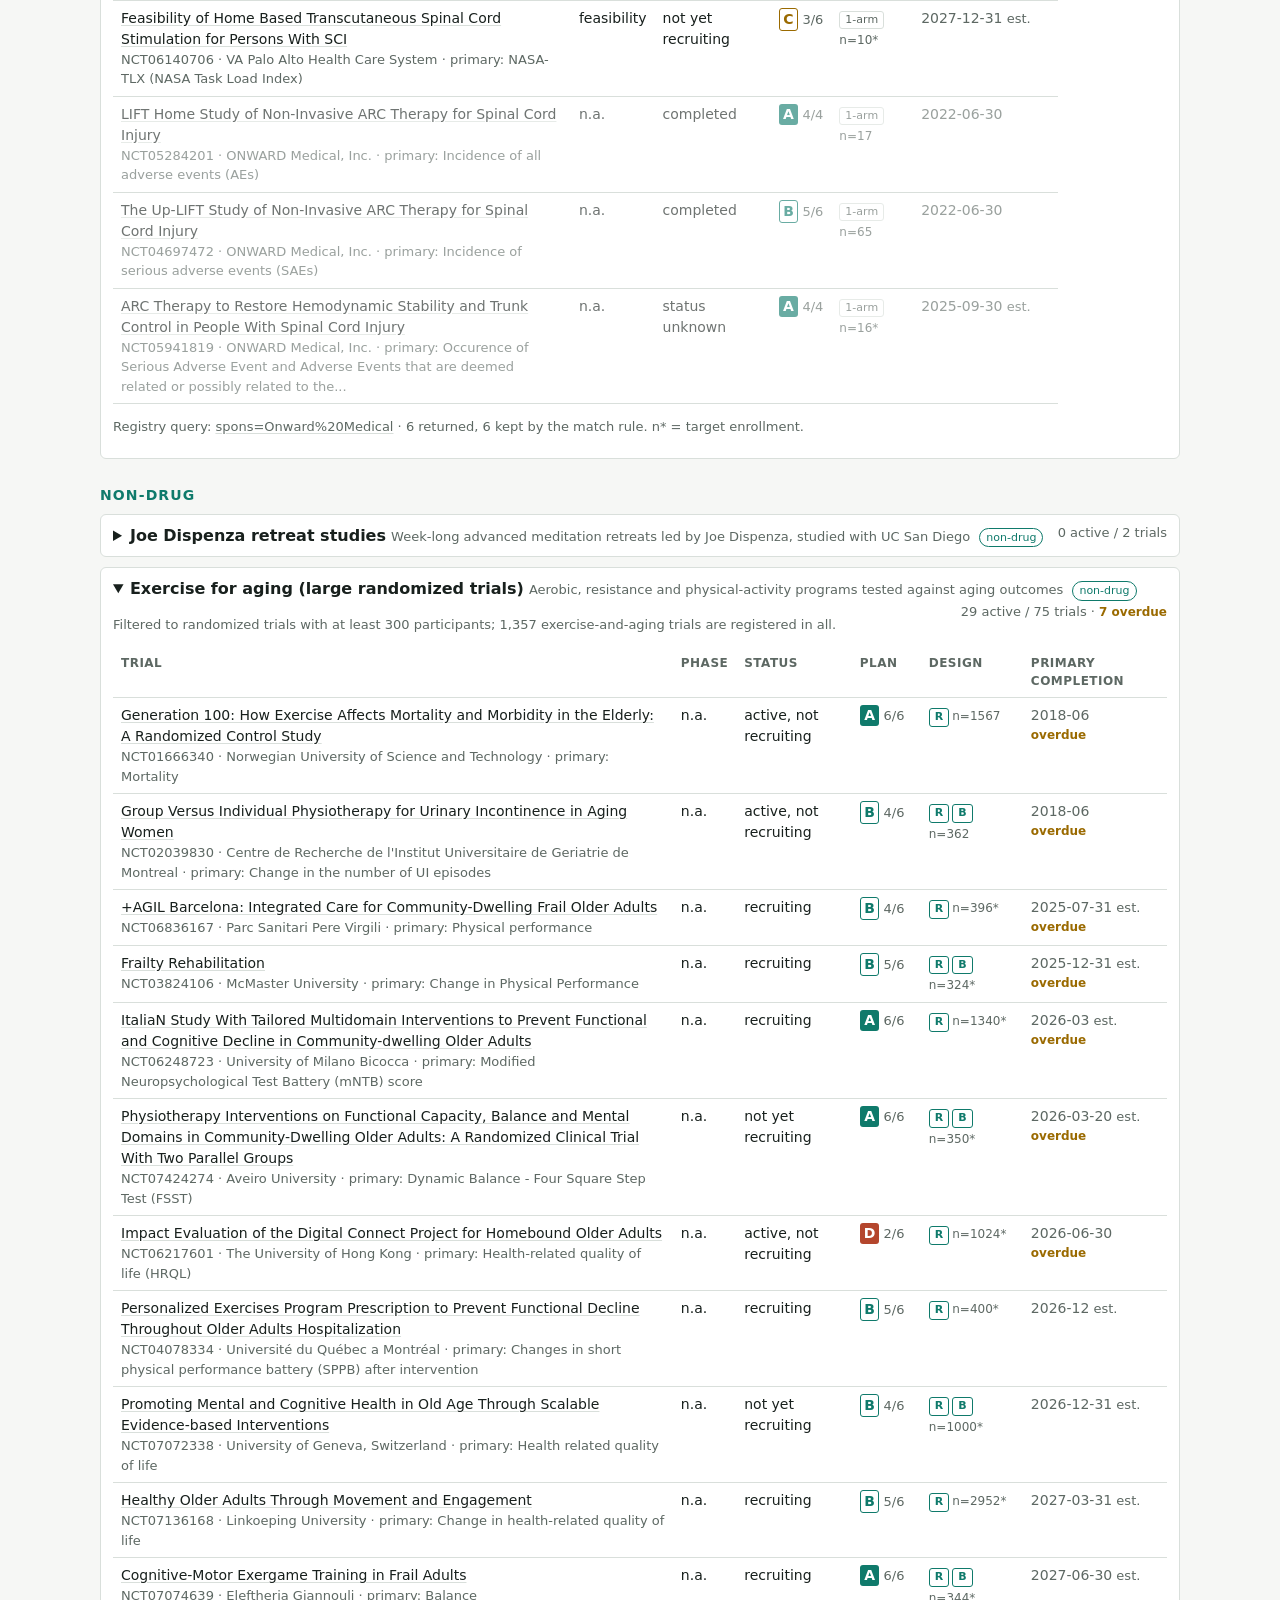
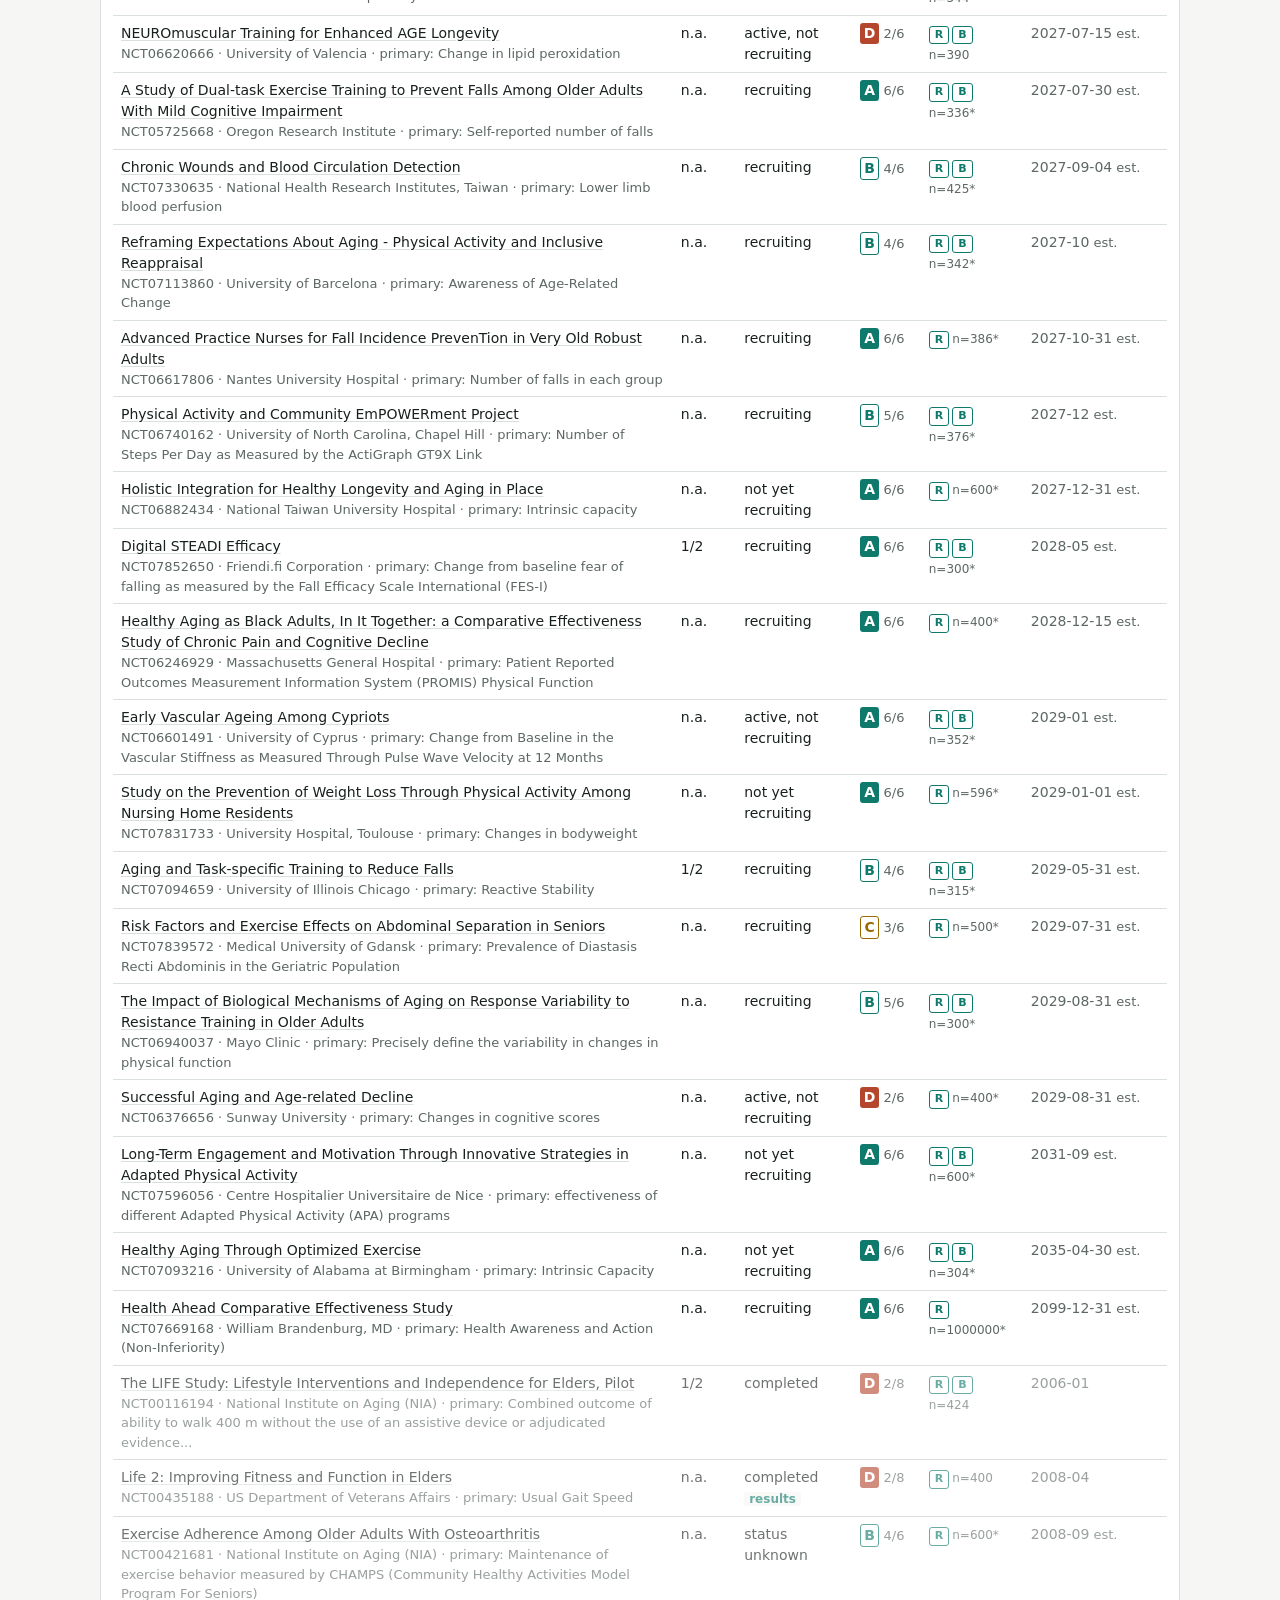
==== commit 8266d0b4: "chore: refresh 2026-11-27 21:17 UTC" ====
--- a/docs/index.html
+++ b/docs/index.html
@@ -96,14 +96,14 @@
 td.gD b { background: var(--stale); color: var(--panel); }
 </style>
 <link rel="stylesheet" href="https://gcicc.github.io/suite/network.css">
-<script src="https://gcicc.github.io/suite/network.js" data-section="uplift" data-built="2026-11-27 08:33 UTC" data-next="every 6h" defer></script>
+<script src="https://gcicc.github.io/suite/network.js" data-section="uplift" data-built="2026-11-27 21:17 UTC" data-next="every 6h" defer></script>
 </head>
 <body>
 <main>
 <header class="mast">
   <h1><a href="index.html">UPLIFT</a></h1>
   <p class="dek">Living longer and doing more, tracked through registered trials, not press releases.</p>
-  <div class="meta">Built 2026-11-27 08:33 UTC · 18 tracked programs · 351 registered trials (119 active) · no LLM anywhere in the pipeline</div>
+  <div class="meta">Built 2026-11-27 21:17 UTC · 18 tracked programs · 351 registered trials (119 active) · no LLM anywhere in the pipeline</div>
   <nav class="toc">
     <a href="#summary">What to act on</a>
     <a href="#next">Next readout</a>
@@ -872,19 +872,19 @@
         <td class="when">2027-12-31<span class="note"> est.</span></td>
       </tr>
       <tr class="inactive">
+        <td><a href="https://clinicaltrials.gov/study/NCT05284201">LIFT Home Study of Non-Invasive ARC Therapy for Spinal Cord Injury</a><div class="note">NCT05284201 · ONWARD Medical, Inc. · primary: Incidence of all adverse events (AEs)</div></td>
+        <td>n.a.</td>
+        <td>completed</td>
+<td class="grade gA" title="Prospective registration: 2/2 (registered before or within 21 days of start)&amp;#10;Focused primary endpoint: 2/2 (1 primary endpoint)"><b>A</b><span class="note"> 4/4</span></td>
+        <td class="flags"><span class="flag">1-arm</span><span class="n">n=17</span></td>
+        <td class="when">2022-06-30</td>
+      </tr>
+      <tr class="inactive">
         <td><a href="https://clinicaltrials.gov/study/NCT04697472">The Up-LIFT Study of Non-Invasive ARC Therapy for Spinal Cord Injury</a><div class="note">NCT04697472 · ONWARD Medical, Inc. · primary: Incidence of serious adverse events (SAEs)</div></td>
         <td>n.a.</td>
         <td>completed</td>
 <td class="grade gB" title="Prospective registration: 2/2 (registered before or within 21 days of start)&amp;#10;Focused primary endpoint: 1/2 (2 primary endpoints; no multiplicity plan visible)&amp;#10;Stated comparison: 2/2 (within-subject change from baseline)"><b>B</b><span class="note"> 5/6</span></td>
         <td class="flags"><span class="flag">1-arm</span><span class="n">n=65</span></td>
-        <td class="when">2022-06-30</td>
-      </tr>
-      <tr class="inactive">
-        <td><a href="https://clinicaltrials.gov/study/NCT05284201">LIFT Home Study of Non-Invasive ARC Therapy for Spinal Cord Injury</a><div class="note">NCT05284201 · ONWARD Medical, Inc. · primary: Incidence of all adverse events (AEs)</div></td>
-        <td>n.a.</td>
-        <td>completed</td>
-<td class="grade gA" title="Prospective registration: 2/2 (registered before or within 21 days of start)&amp;#10;Focused primary endpoint: 2/2 (1 primary endpoint)"><b>A</b><span class="note"> 4/4</span></td>
-        <td class="flags"><span class="flag">1-arm</span><span class="n">n=17</span></td>
         <td class="when">2022-06-30</td>
       </tr>
       <tr class="inactive">
@@ -2509,19 +2509,19 @@
         <td class="when">2025-01-15</td>
       </tr>
       <tr class="inactive">
+        <td><a href="https://clinicaltrials.gov/study/NCT05101174">Exercise and Neurocognition in Adults Relative to ApoE Genotype</a><div class="note">NCT05101174 · National Taiwan Normal University · primary: Inhibition: Changes in Stroop test performance</div></td>
+        <td>n.a.</td>
+        <td>status unknown</td>
+<td class="grade gB" title="Prospective registration: 2/2 (registered before or within 21 days of start)&amp;#10;Focused primary endpoint: 1/2 (2 primary endpoints; no multiplicity plan visible)&amp;#10;Stated comparison: 2/2 (randomized comparison)"><b>B</b><span class="note"> 5/6</span></td>
+        <td class="flags"><span class="flag on">R</span><span class="flag on" title="masking: single">B</span><span class="n">n=120*</span></td>
+        <td class="when">2025-03<span class="note"> est.</span></td>
+      </tr>
+      <tr class="inactive">
         <td><a href="https://clinicaltrials.gov/study/NCT05068271">Multi-Domain Exercise and Memory in Adults Relative to ApoE Genotype: A fMRI Study</a><div class="note">NCT05068271 · National Taiwan Normal University · primary: Changes in functional MRI indices</div></td>
         <td>n.a.</td>
         <td>status unknown</td>
 <td class="grade gB" title="Prospective registration: 2/2 (registered before or within 21 days of start)&amp;#10;Focused primary endpoint: 1/2 (3 primary endpoints; no multiplicity plan visible)&amp;#10;Stated comparison: 2/2 (randomized comparison)"><b>B</b><span class="note"> 5/6</span></td>
         <td class="flags"><span class="flag on">R</span><span class="flag on" title="masking: single">B</span><span class="n">n=100*</span></td>
-        <td class="when">2025-03<span class="note"> est.</span></td>
-      </tr>
-      <tr class="inactive">
-        <td><a href="https://clinicaltrials.gov/study/NCT05101174">Exercise and Neurocognition in Adults Relative to ApoE Genotype</a><div class="note">NCT05101174 · National Taiwan Normal University · primary: Inhibition: Changes in Stroop test performance</div></td>
-        <td>n.a.</td>
-        <td>status unknown</td>
-<td class="grade gB" title="Prospective registration: 2/2 (registered before or within 21 days of start)&amp;#10;Focused primary endpoint: 1/2 (2 primary endpoints; no multiplicity plan visible)&amp;#10;Stated comparison: 2/2 (randomized comparison)"><b>B</b><span class="note"> 5/6</span></td>
-        <td class="flags"><span class="flag on">R</span><span class="flag on" title="masking: single">B</span><span class="n">n=120*</span></td>
         <td class="when">2025-03<span class="note"> est.</span></td>
       </tr>
       <tr class="inactive">
@@ -3131,7 +3131,7 @@
         <td class="when">2018-04-24</td>
       </tr>
       <tr class="inactive">
-        <td><a href="https://clinicaltrials.gov/study/NCT03689322">Effects of WBV Associated With IMT on Inflammatory Markers, Body Composition, Muscle Strength and Thickness</a><div class="note">NCT03689322 · Universidade Federal de Pernambuco · primary: Respiratory Muscle Strength and Resistance</div></td>
+        <td><a href="https://clinicaltrials.gov/study/NCT03688932">Effects of WBV Associated With IMT on Functionality</a><div class="note">NCT03688932 · Universidade Federal de Pernambuco · primary: Walking Distance</div></td>
         <td>n.a.</td>
         <td>completed</td>
 <td class="grade gA" title="Prospective registration: 2/2 (registered before or within 21 days of start)&amp;#10;Focused primary endpoint: 2/2 (1 primary endpoint)&amp;#10;Stated comparison: 2/2 (randomized comparison)"><b>A</b><span class="note"> 6/6</span></td>
@@ -3139,7 +3139,7 @@
         <td class="when">2019-05-30</td>
       </tr>
       <tr class="inactive">
-        <td><a href="https://clinicaltrials.gov/study/NCT03688932">Effects of WBV Associated With IMT on Functionality</a><div class="note">NCT03688932 · Universidade Federal de Pernambuco · primary: Walking Distance</div></td>
+        <td><a href="https://clinicaltrials.gov/study/NCT03689322">Effects of WBV Associated With IMT on Inflammatory Markers, Body Composition, Muscle Strength and Thickness</a><div class="note">NCT03689322 · Universidade Federal de Pernambuco · primary: Respiratory Muscle Strength and Resistance</div></td>
         <td>n.a.</td>
         <td>completed</td>
 <td class="grade gA" title="Prospective registration: 2/2 (registered before or within 21 days of start)&amp;#10;Focused primary endpoint: 2/2 (1 primary endpoint)&amp;#10;Stated comparison: 2/2 (randomized comparison)"><b>A</b><span class="note"> 6/6</span></td>
@@ -3303,7 +3303,7 @@
         <td>recruiting</td>
 <td class="grade gB" title="Prospective registration: 2/2 (registered before or within 21 days of start)&amp;#10;Focused primary endpoint: 0/2 (10 primary endpoints; no multiplicity plan visible)&amp;#10;Stated comparison: 2/2 (randomized comparison)"><b>B</b><span class="note"> 4/6</span></td>
         <td class="flags"><span class="flag on">R</span><span class="flag on" title="masking: double">B</span><span class="n">n=36*</span></td>
-        <td class="when">2026-06-30<span class="note"> est.</span><div class="overdue" title="Still listed as active, but the registered completion date has passed">overdue</div></td>
+        <td class="when">2026-06-30<div class="overdue" title="Still listed as active, but the registered completion date has passed">overdue</div></td>
       </tr>
       <tr class="">
         <td><a href="https://clinicaltrials.gov/study/NCT06023407">Feasibility of Improving Glycemia With Heat Therapy to Prevent AD</a><div class="note">NCT06023407 · University of Kansas Medical Center · primary: HbA1C</div></td>
@@ -3510,7 +3510,7 @@
   <h2>Sources and freshness</h2>
   <div class="tbl-wrap"><table>
     <tr><th>Source</th><th>Fetched</th><th>Age</th><th>Last error</th></tr>
-    <tr><td>ctgov</td><td>2026-11-26 21:32</td><td class="">11h</td><td></td></tr>
+    <tr><td>ctgov</td><td>2026-11-27 21:17</td><td class="">0s</td><td></td></tr>
   </table></div>
   <p>Trial data: <a href="https://clinicaltrials.gov/">ClinicalTrials.gov</a> (U.S. National Library of Medicine). A failed fetch keeps the last good copy and is flagged here.</p>
 </footer>
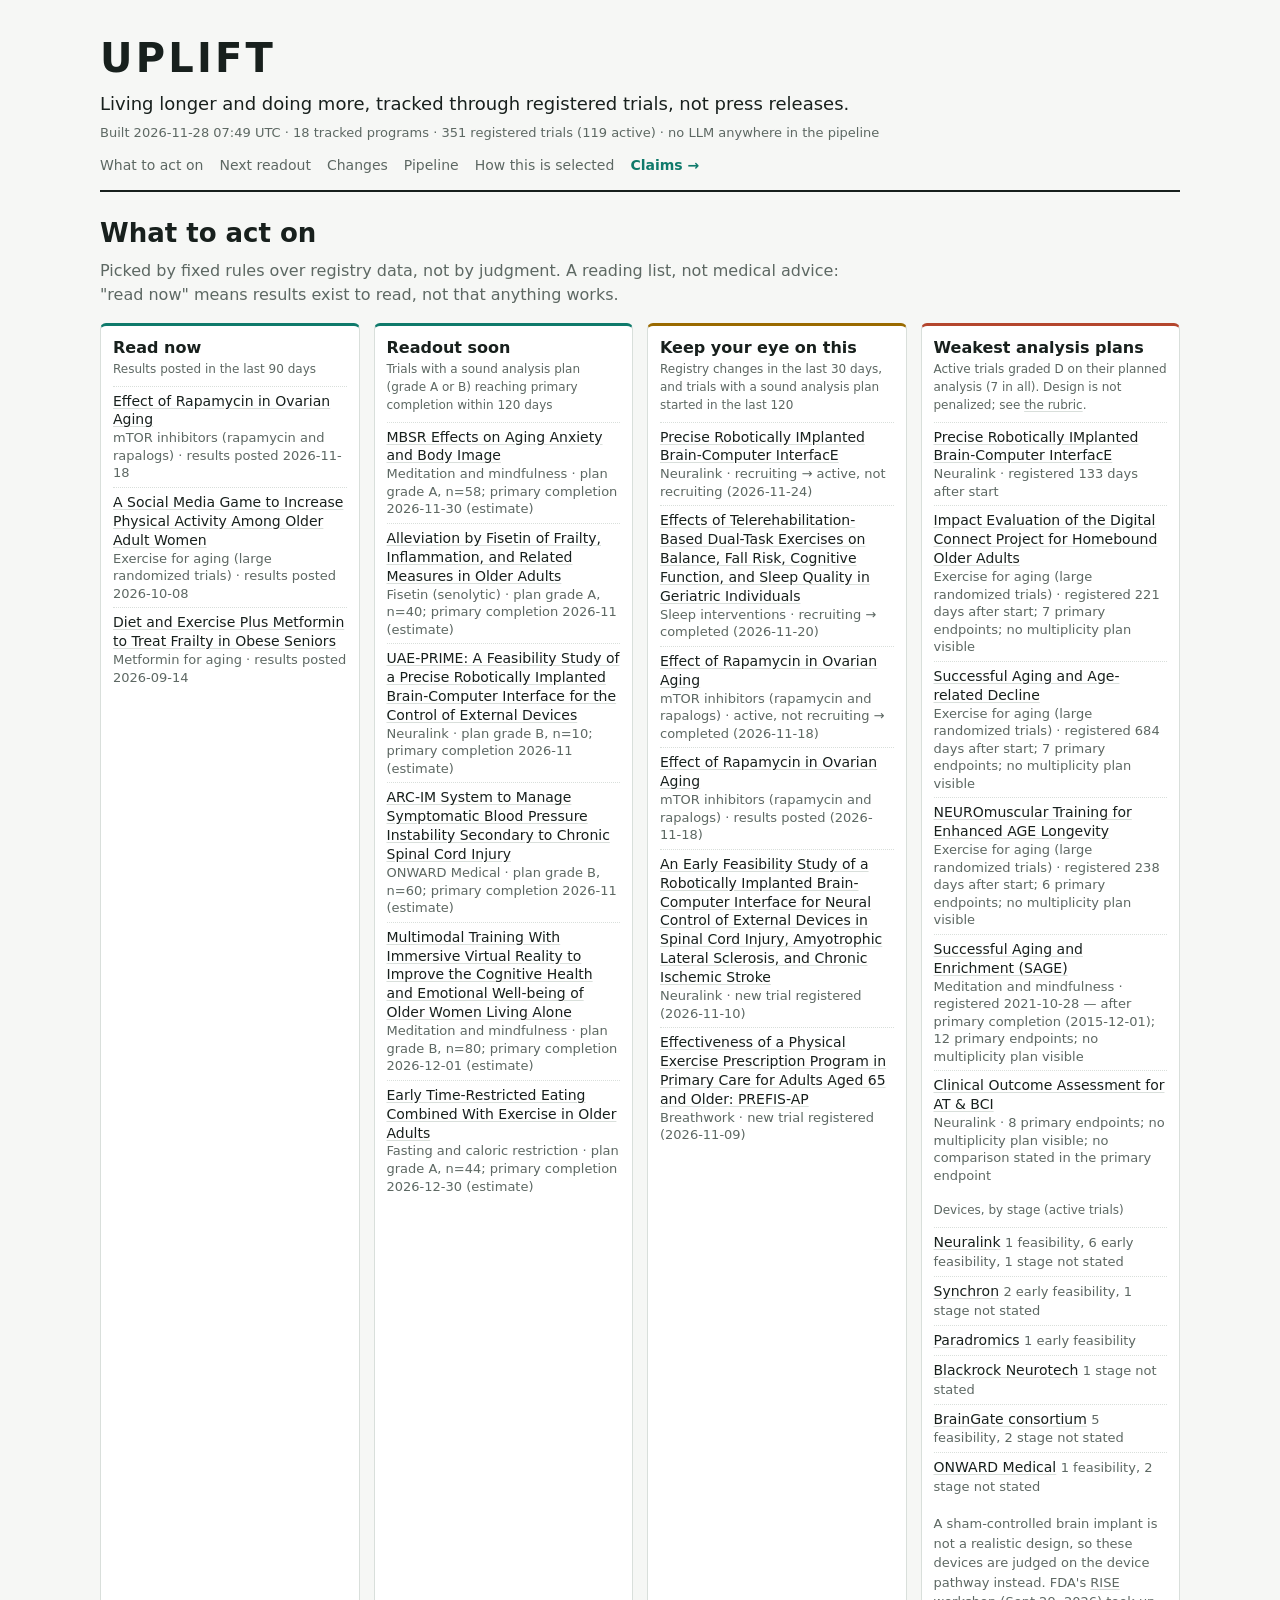
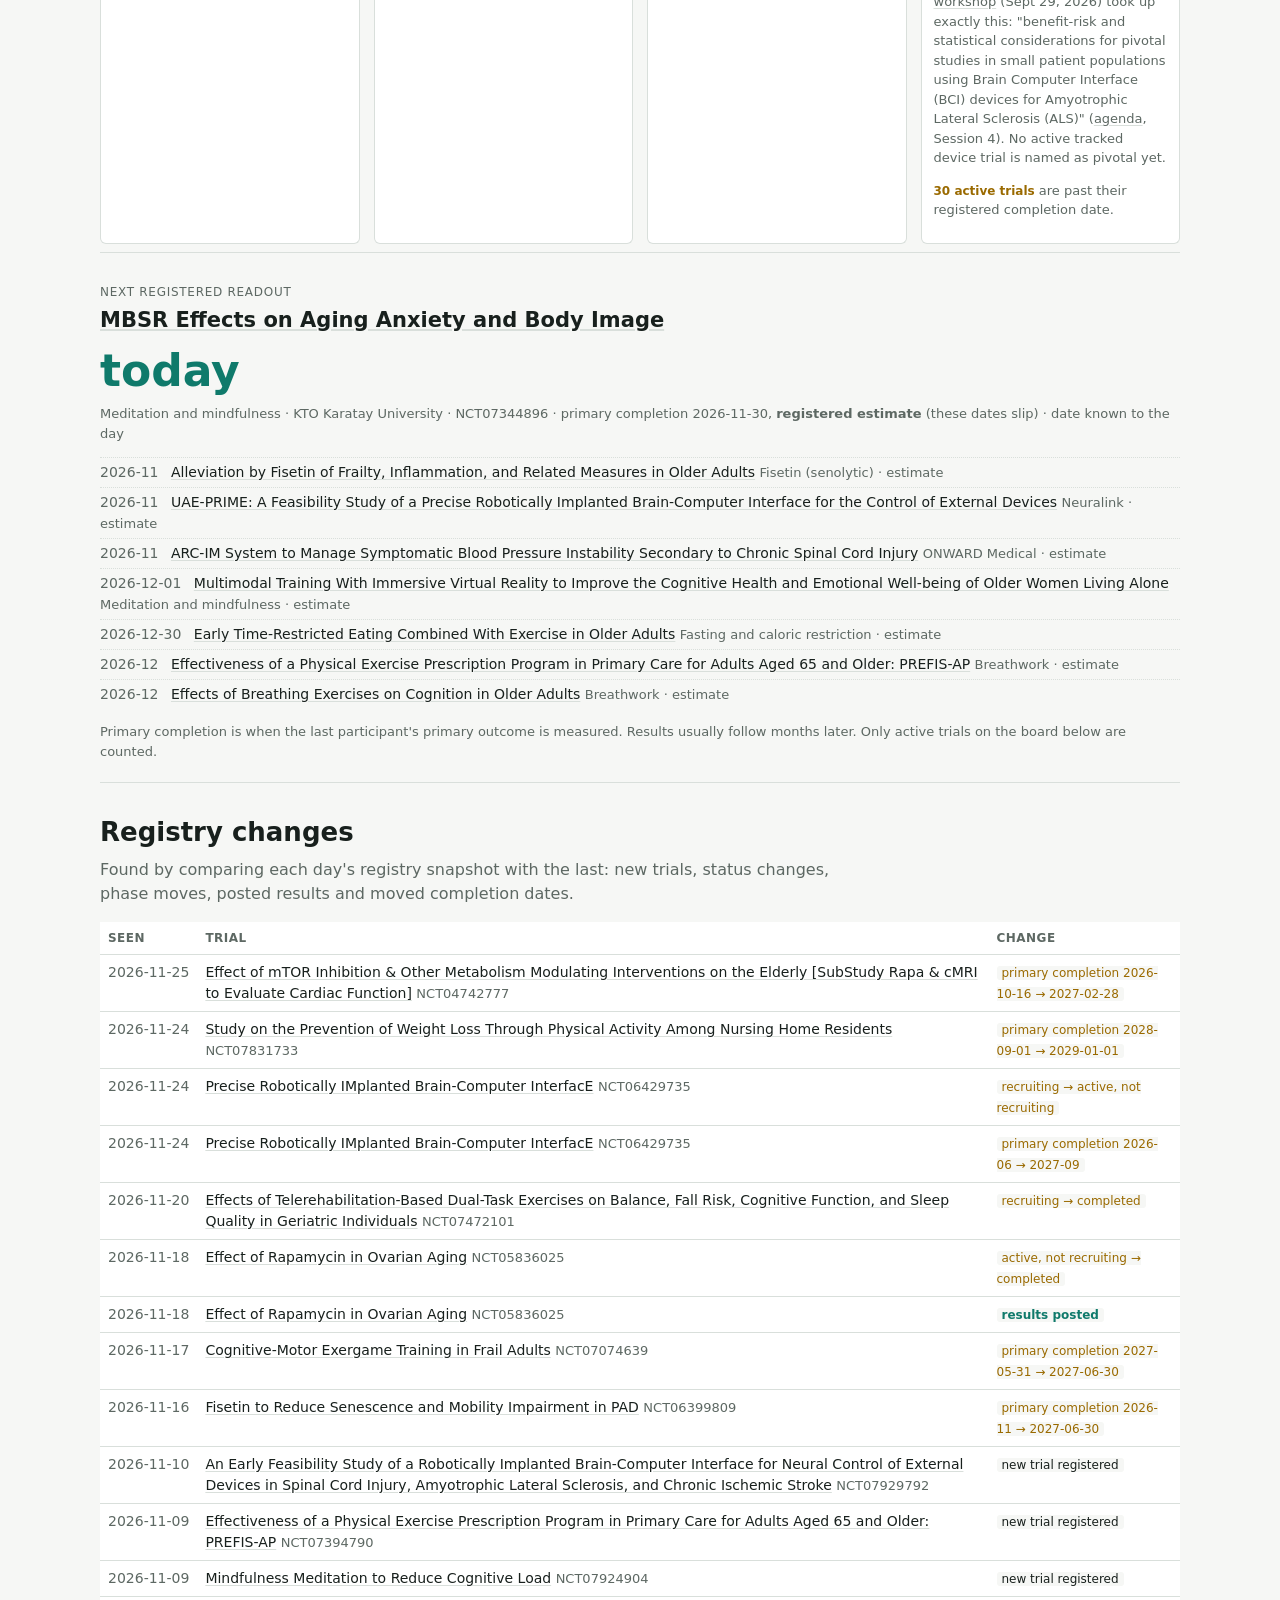
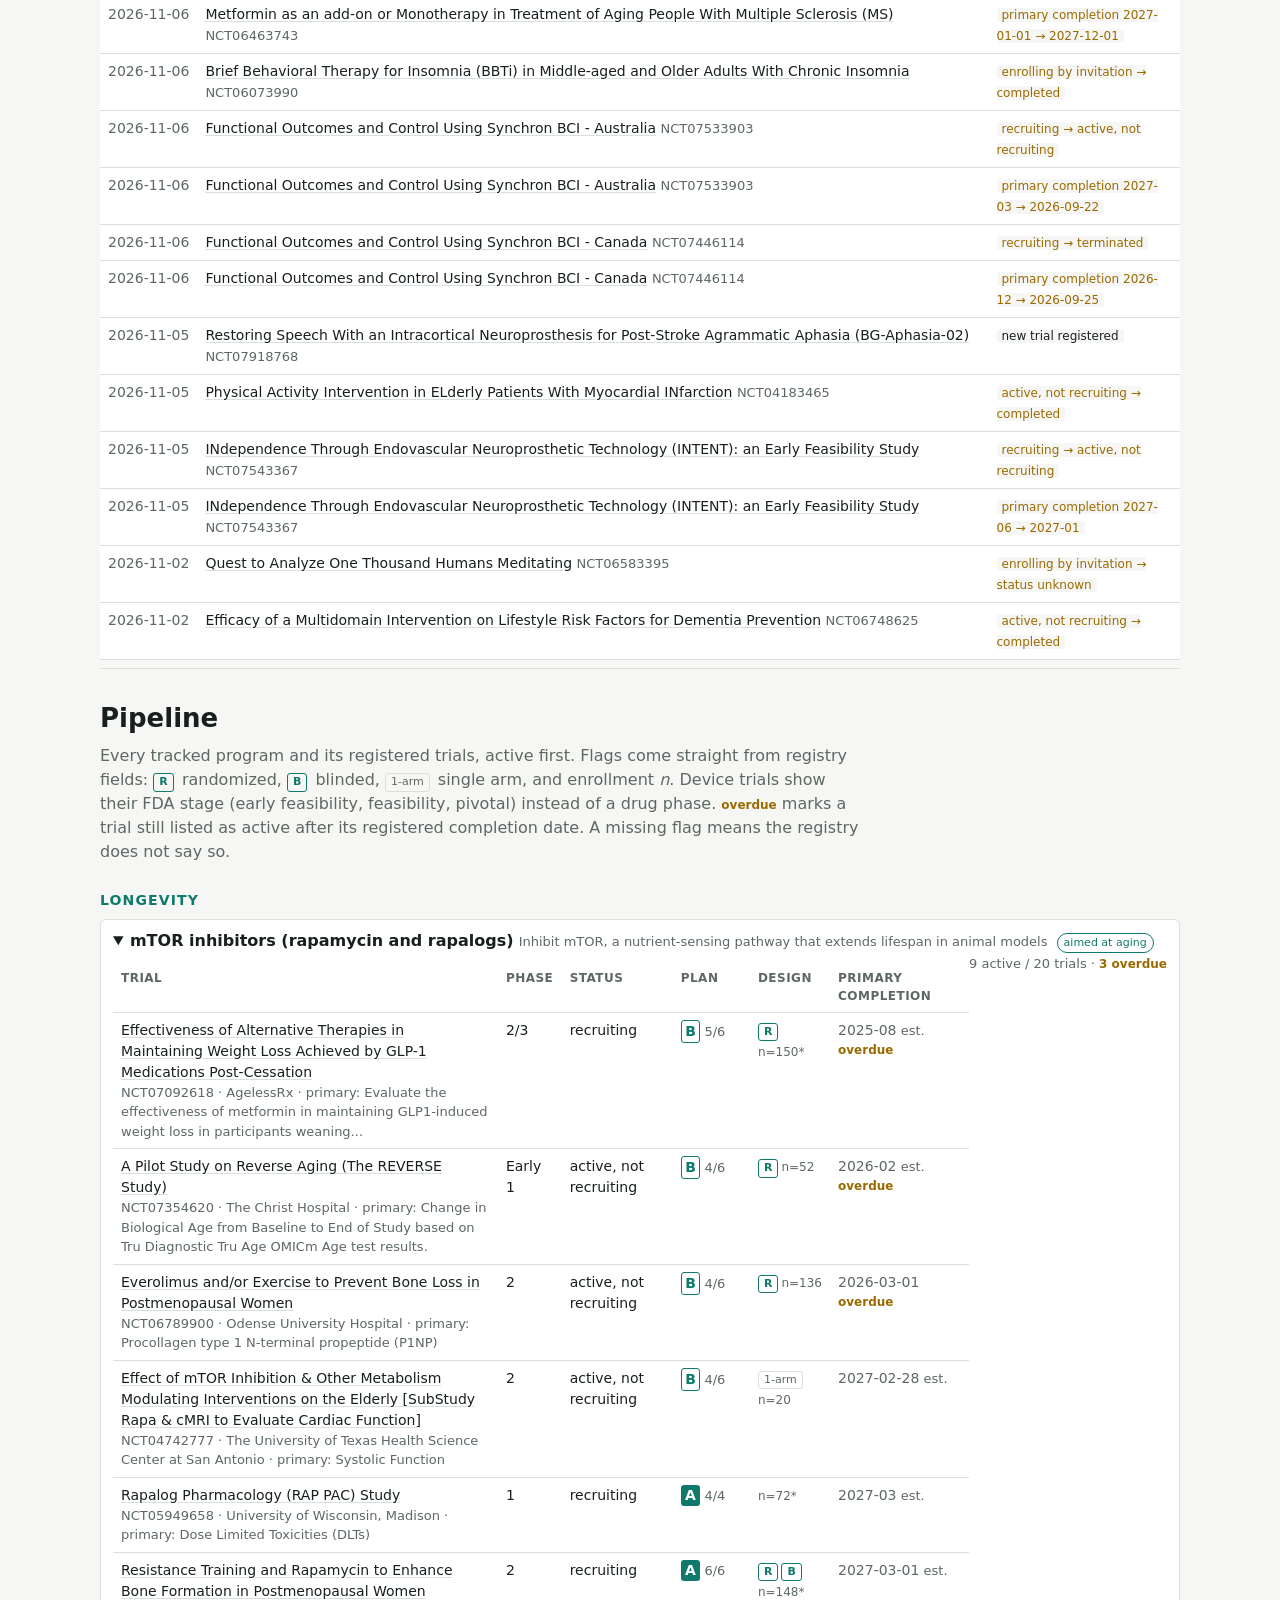
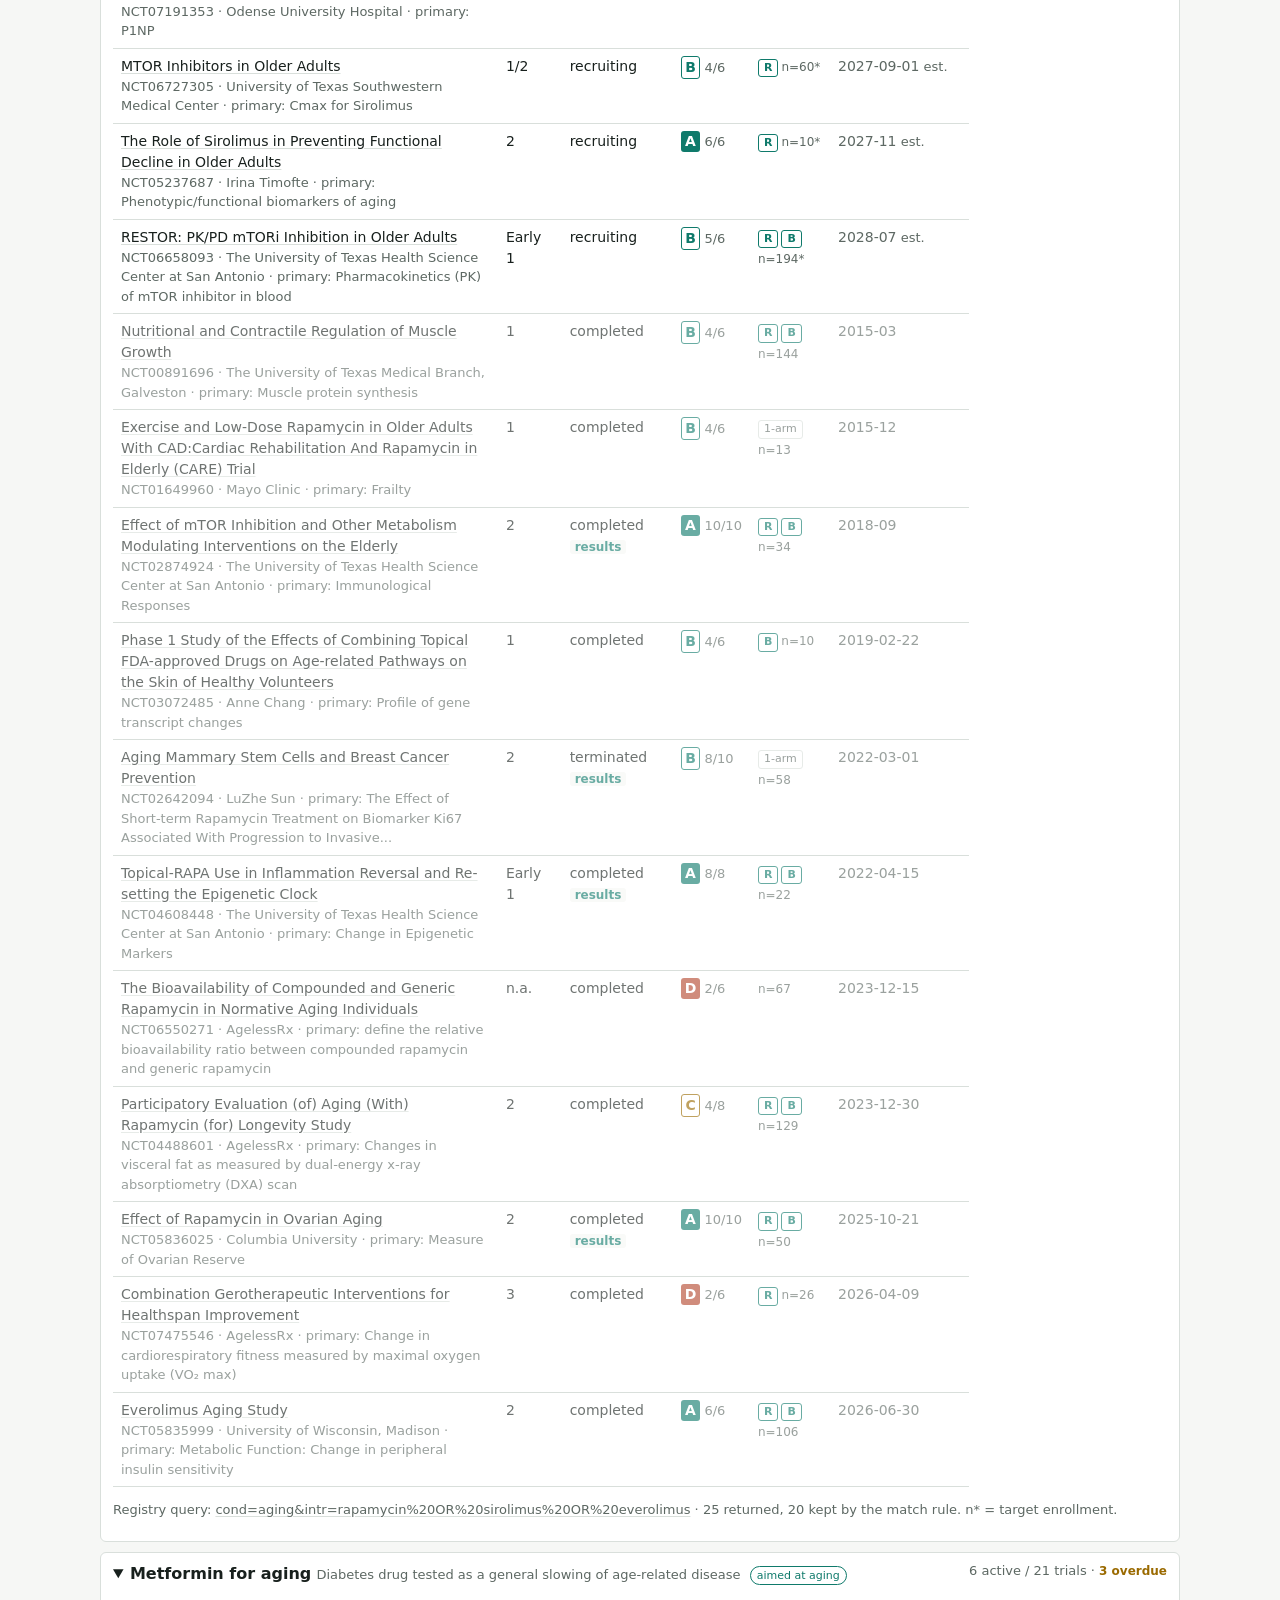
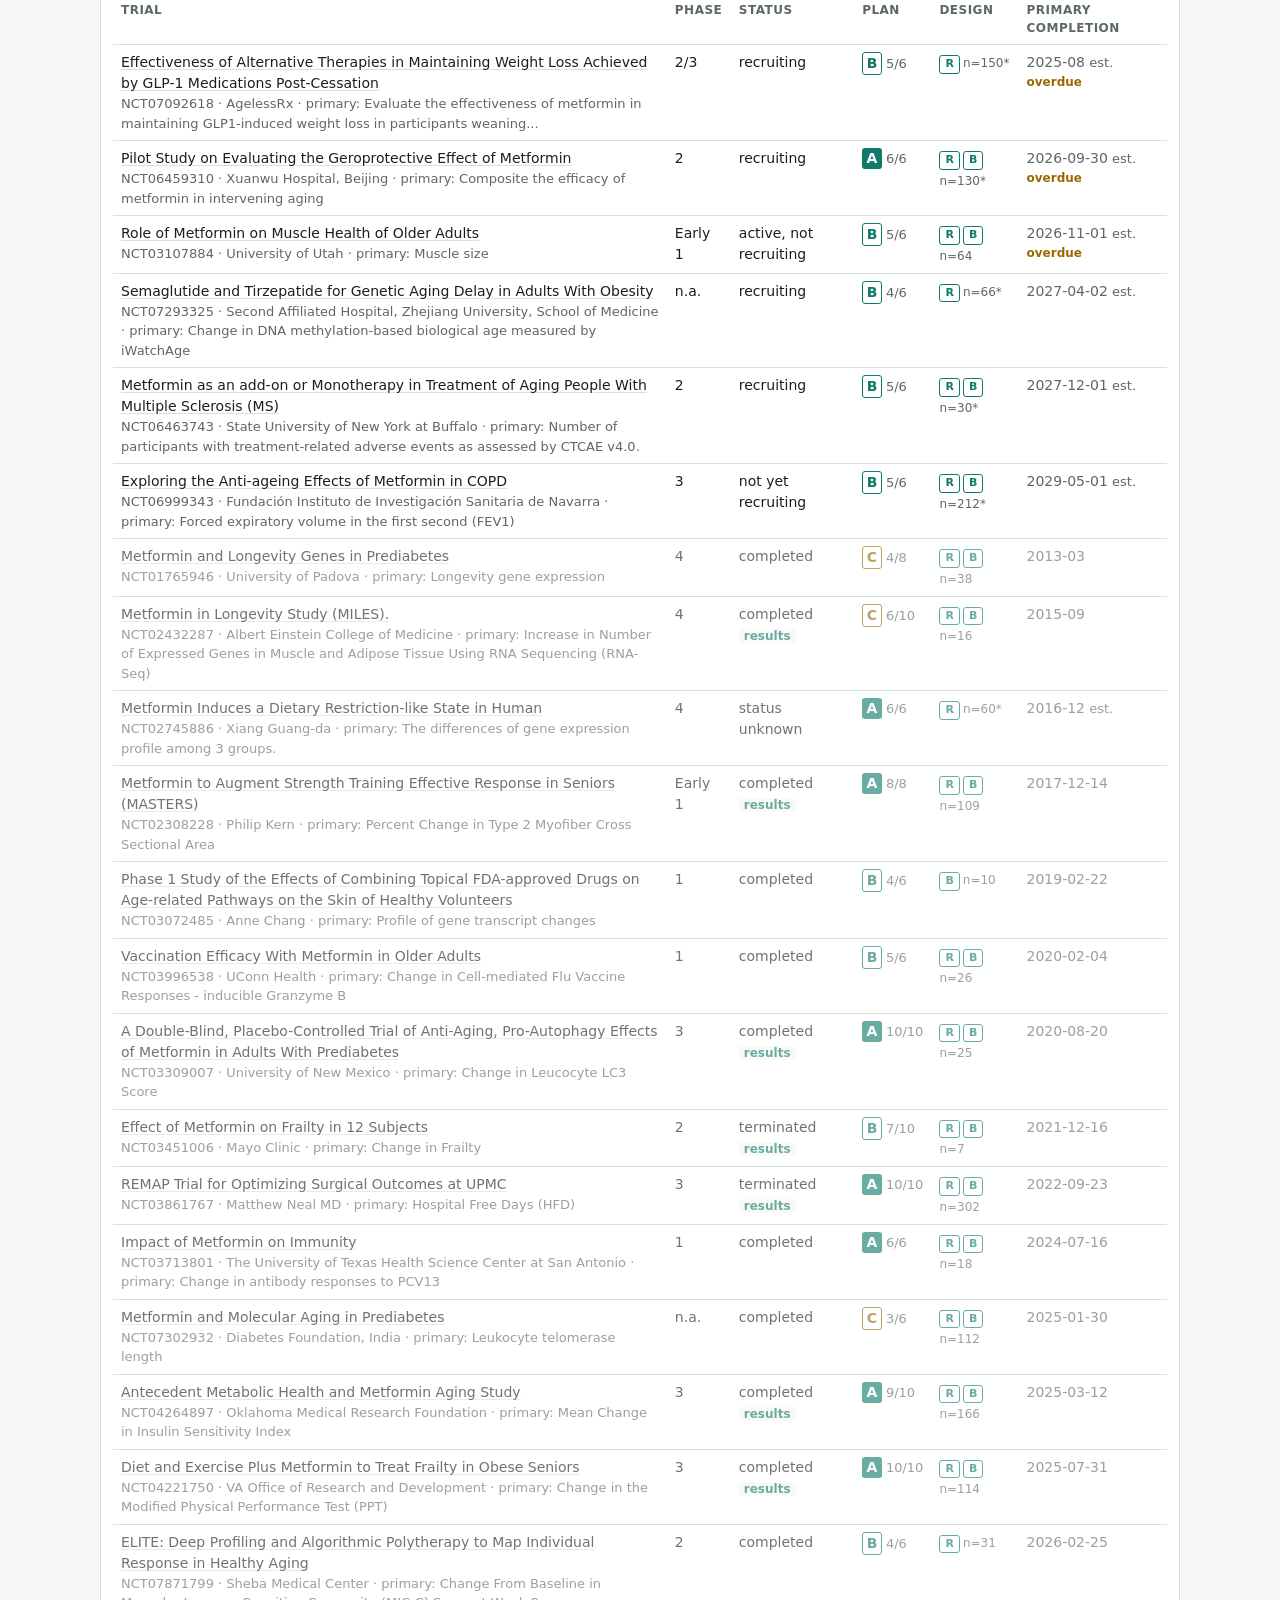
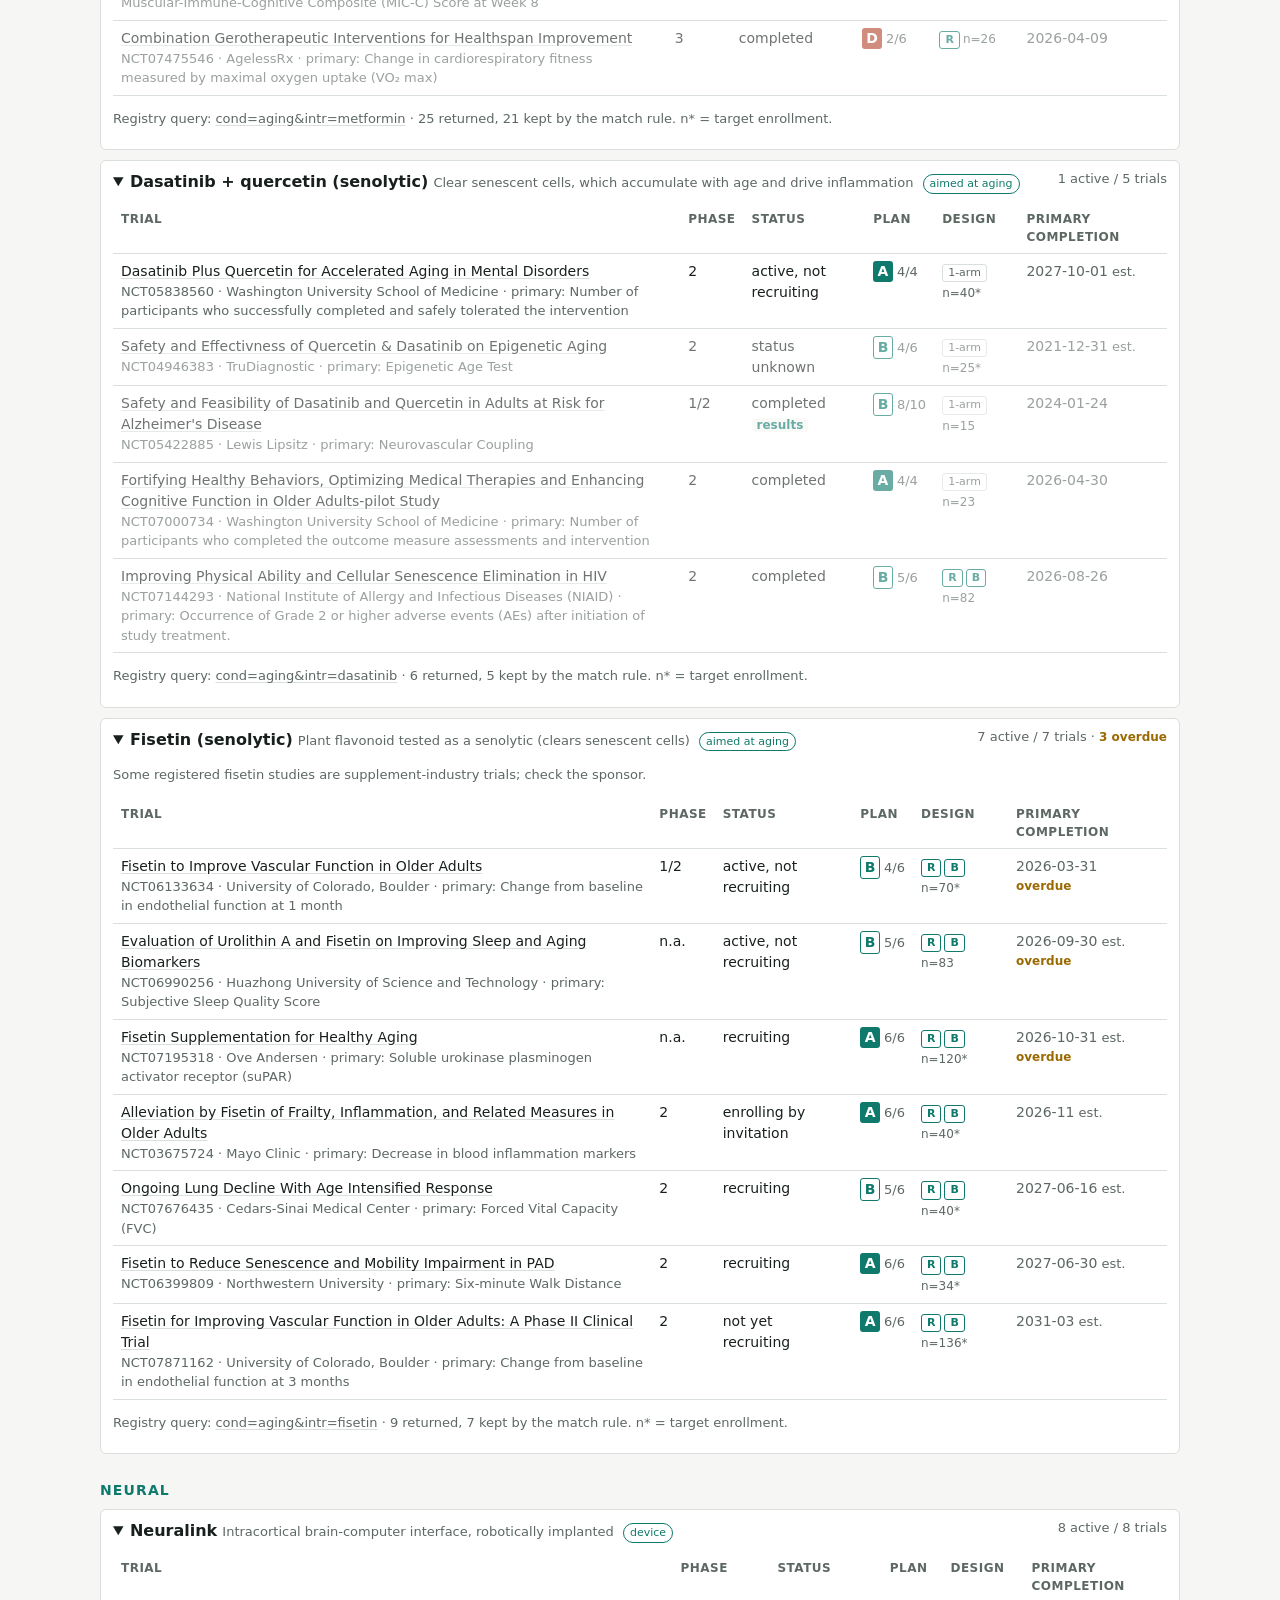
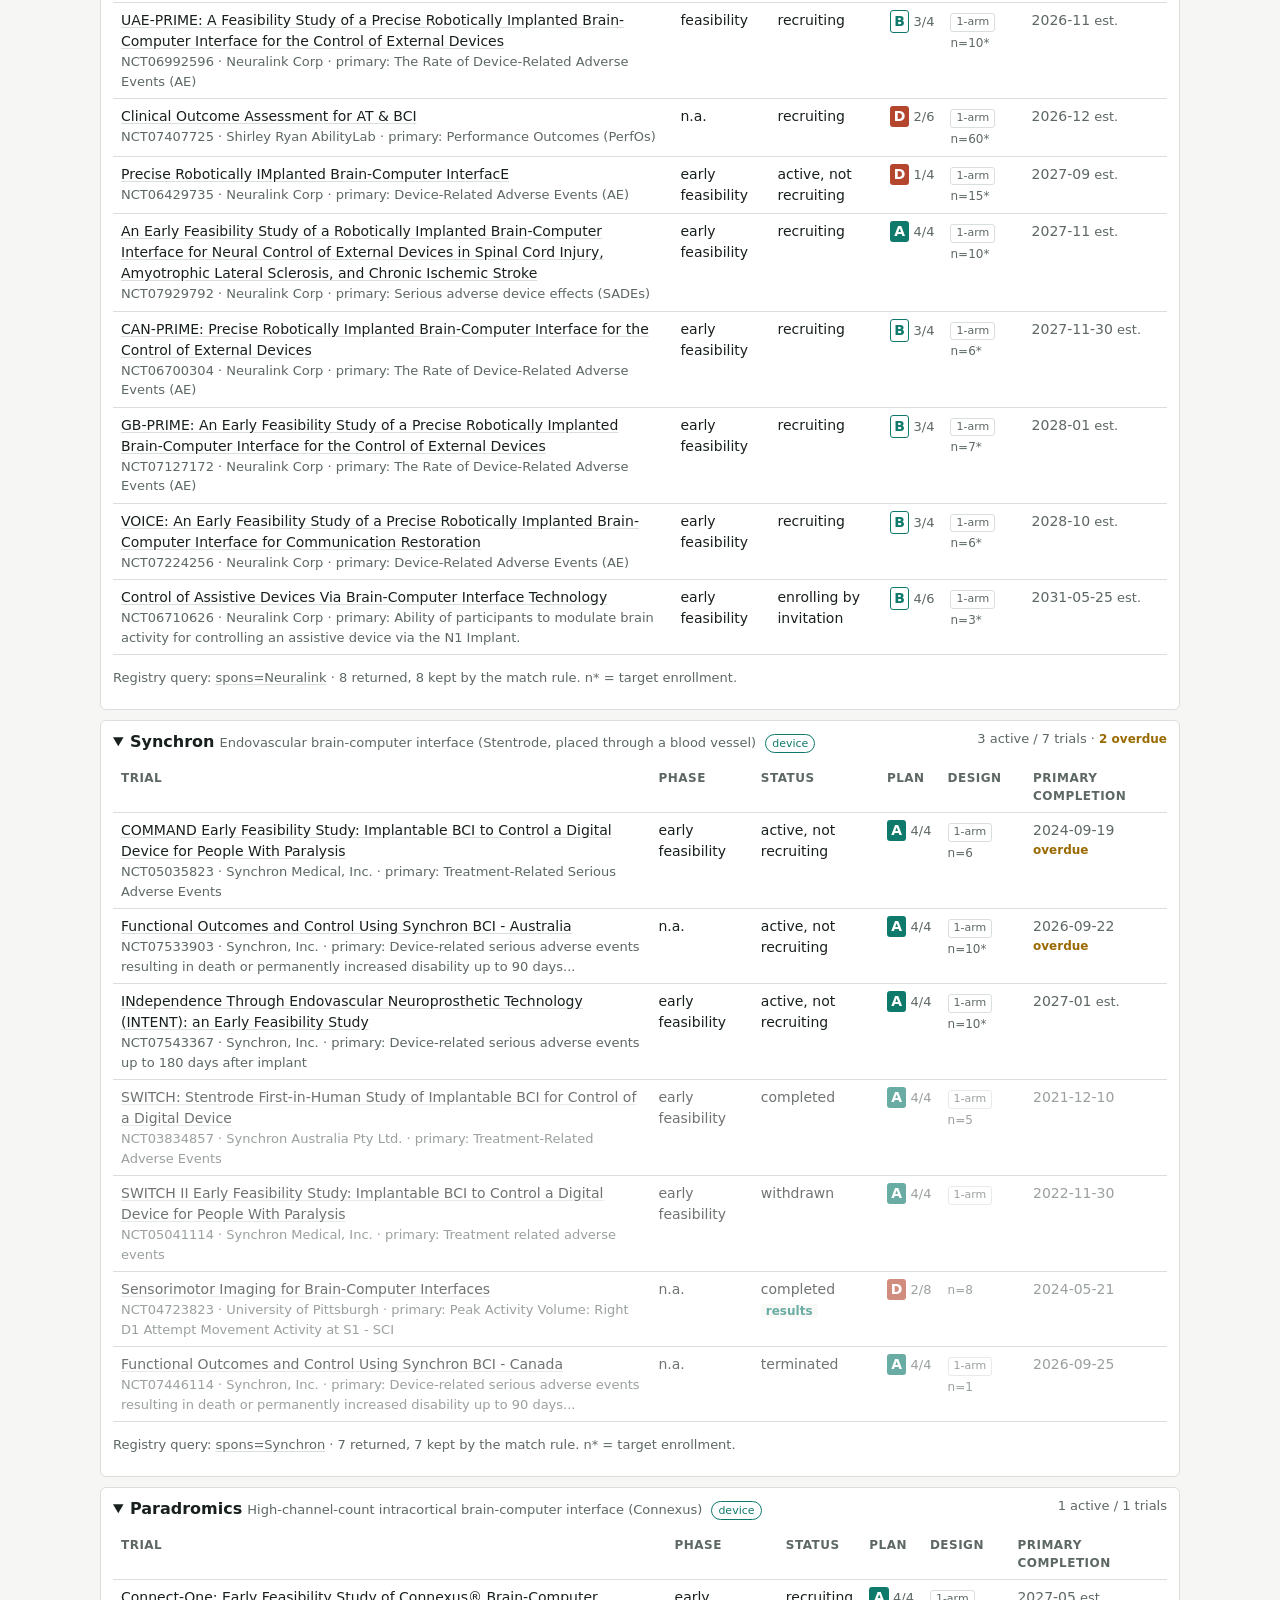
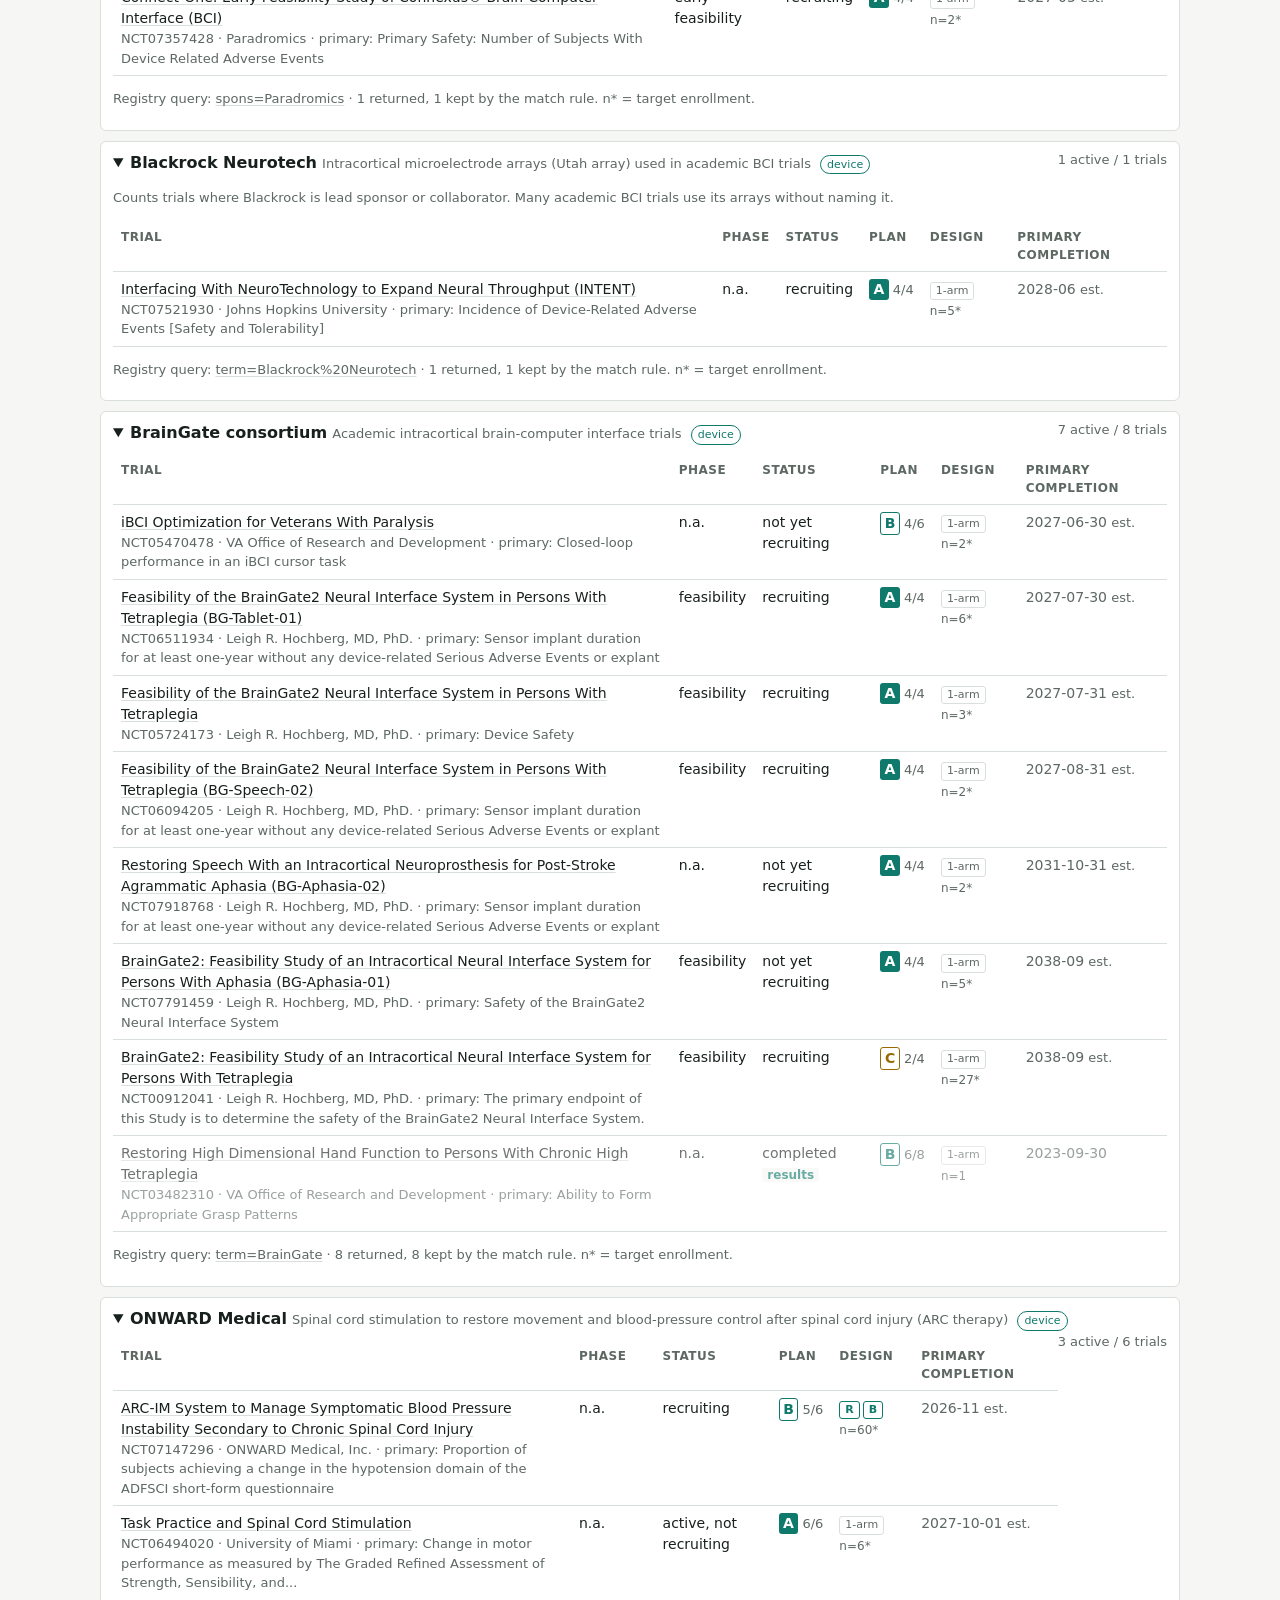
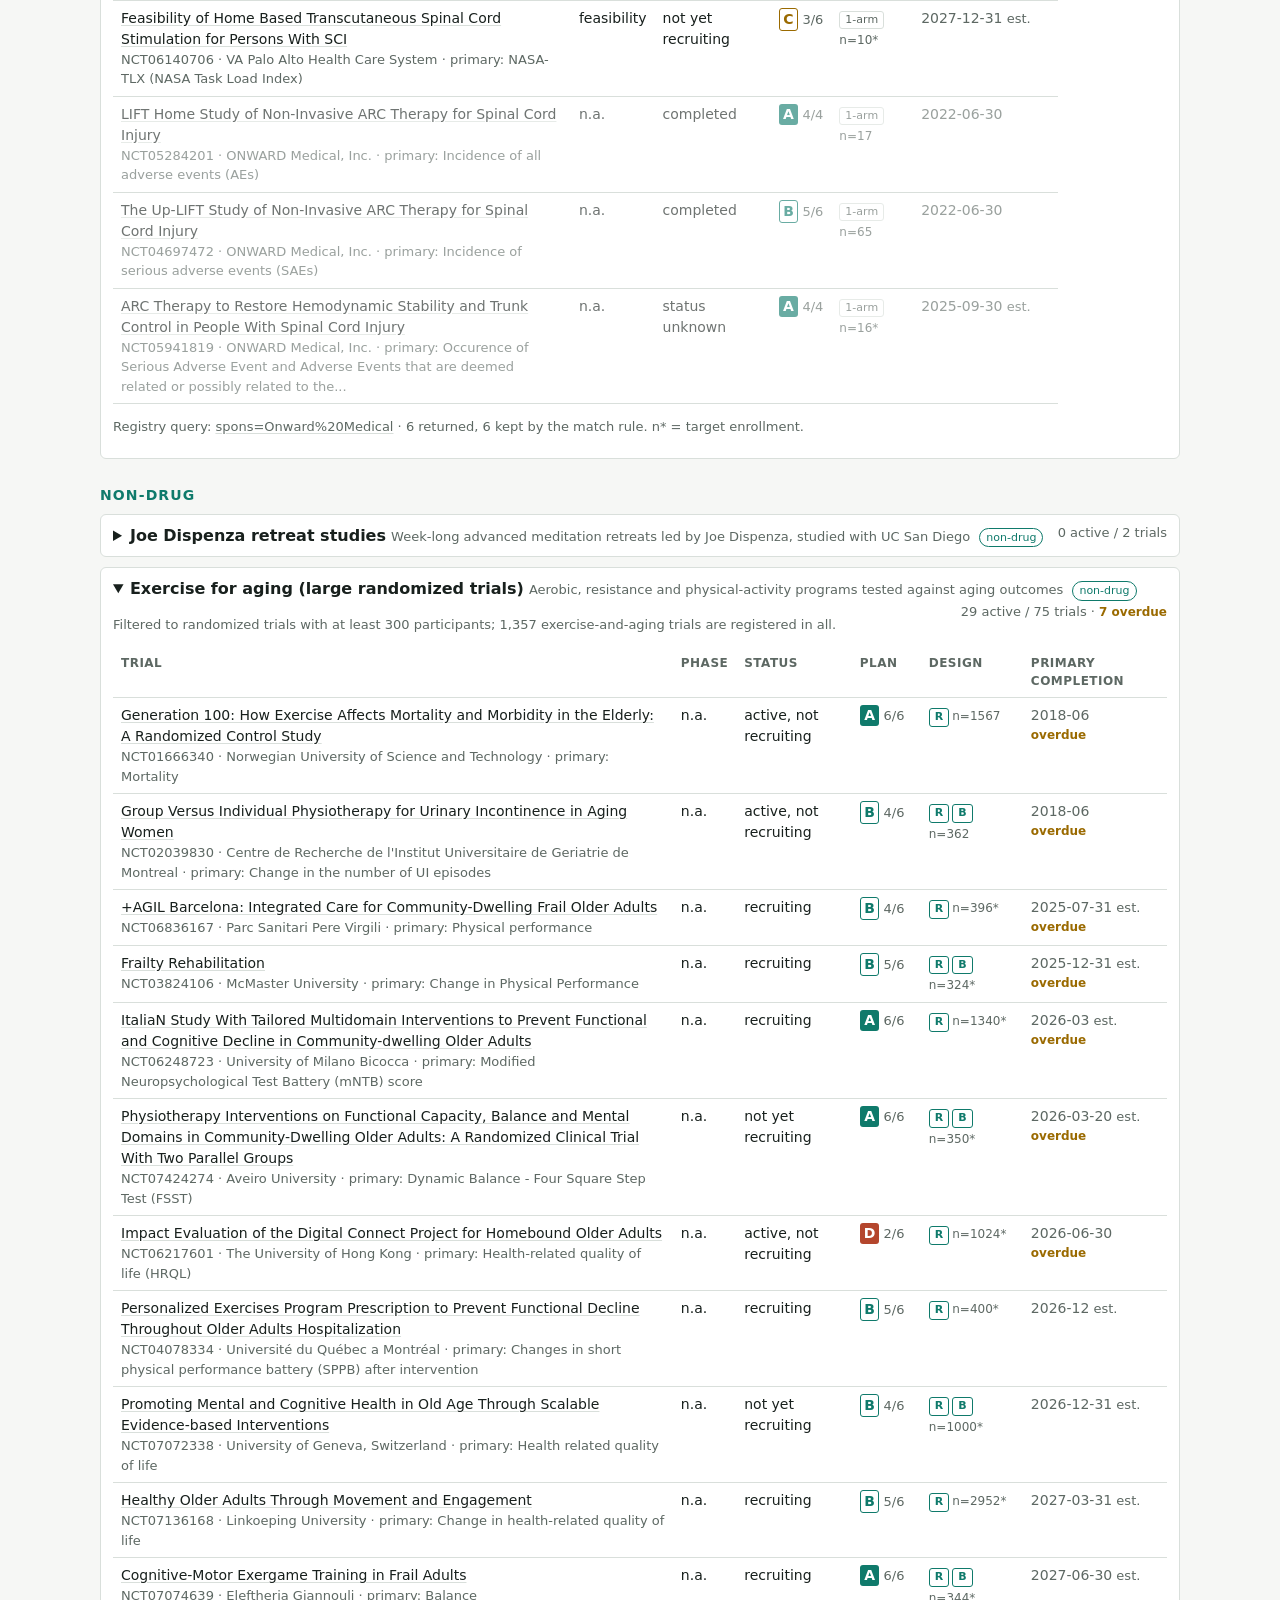
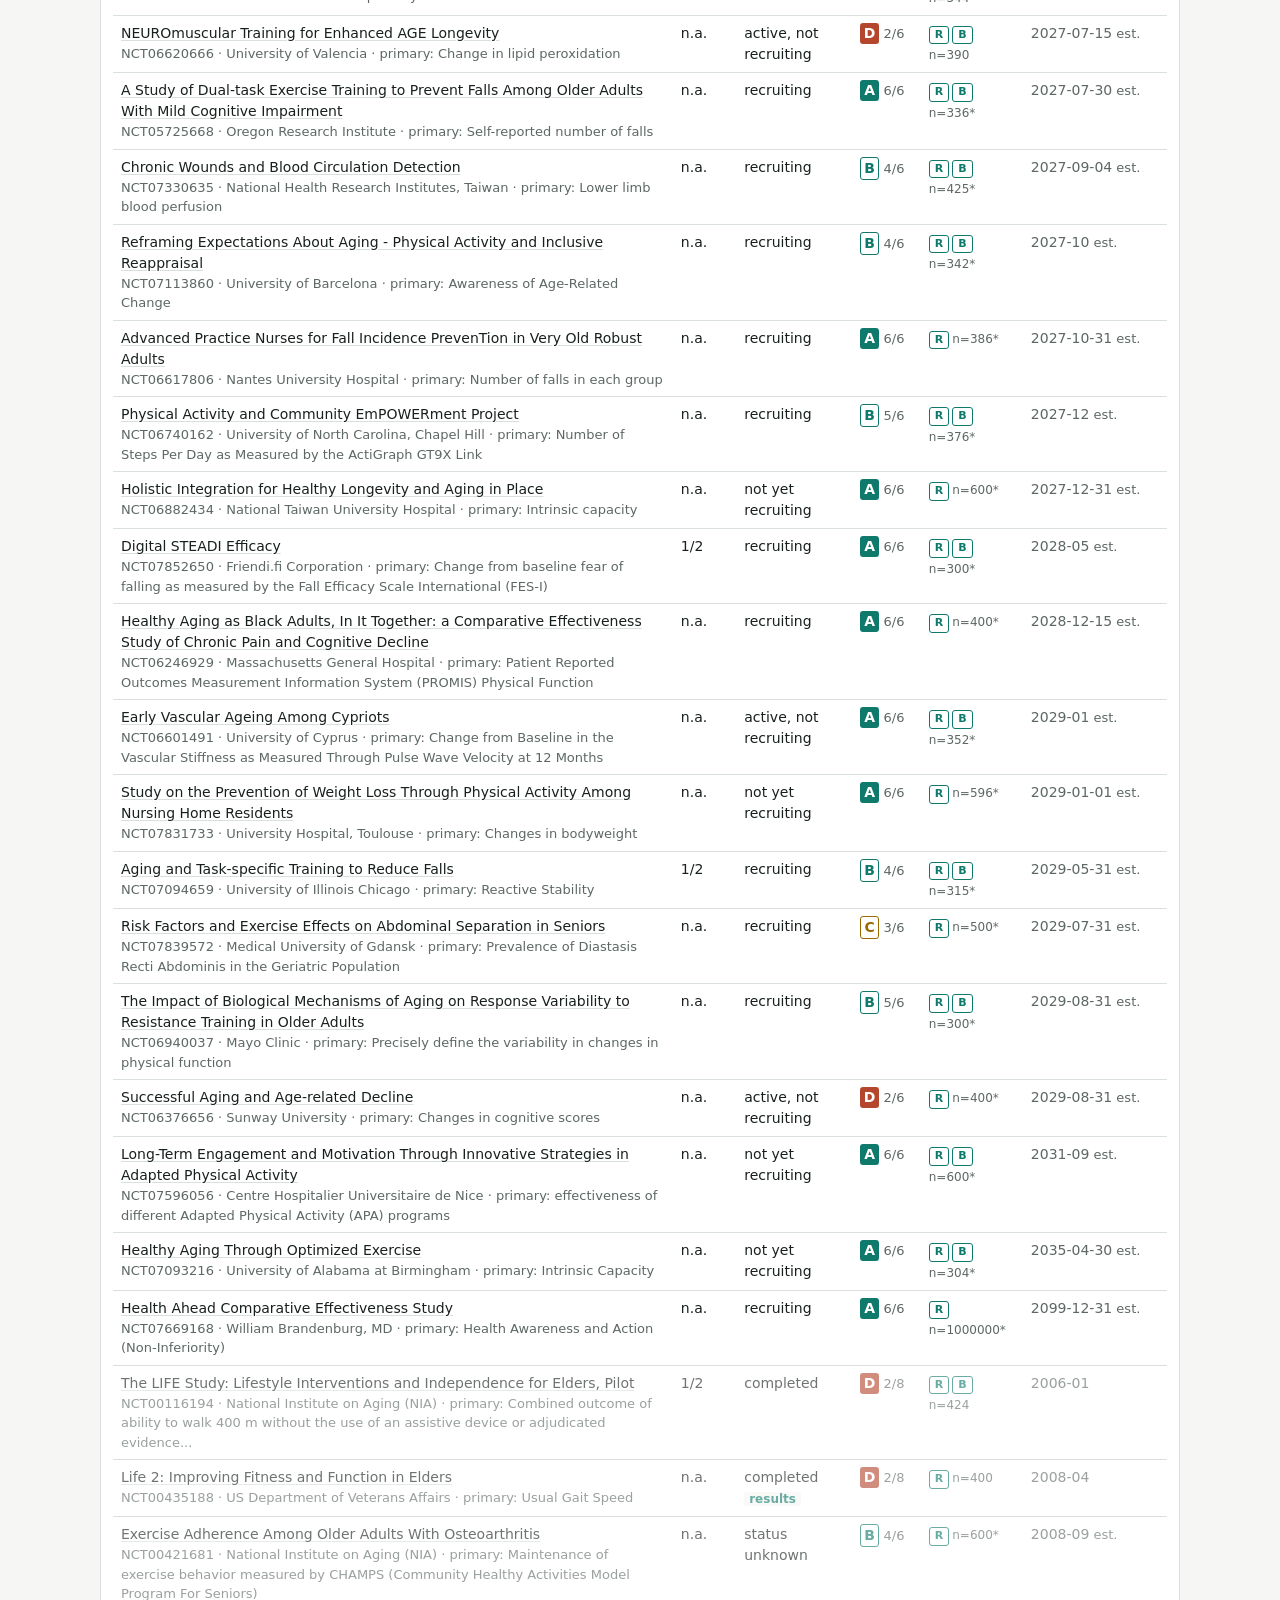
==== commit 61c103d5: "chore: refresh 2026-11-28 07:49 UTC" ====
--- a/docs/index.html
+++ b/docs/index.html
@@ -96,14 +96,14 @@
 td.gD b { background: var(--stale); color: var(--panel); }
 </style>
 <link rel="stylesheet" href="https://gcicc.github.io/suite/network.css">
-<script src="https://gcicc.github.io/suite/network.js" data-section="uplift" data-built="2026-11-27 21:17 UTC" data-next="every 6h" defer></script>
+<script src="https://gcicc.github.io/suite/network.js" data-section="uplift" data-built="2026-11-28 07:49 UTC" data-next="every 6h" defer></script>
 </head>
 <body>
 <main>
 <header class="mast">
   <h1><a href="index.html">UPLIFT</a></h1>
   <p class="dek">Living longer and doing more, tracked through registered trials, not press releases.</p>
-  <div class="meta">Built 2026-11-27 21:17 UTC · 18 tracked programs · 351 registered trials (119 active) · no LLM anywhere in the pipeline</div>
+  <div class="meta">Built 2026-11-28 07:49 UTC · 18 tracked programs · 351 registered trials (119 active) · no LLM anywhere in the pipeline</div>
   <nav class="toc">
     <a href="#summary">What to act on</a>
     <a href="#next">Next readout</a>
@@ -3510,7 +3510,7 @@
   <h2>Sources and freshness</h2>
   <div class="tbl-wrap"><table>
     <tr><th>Source</th><th>Fetched</th><th>Age</th><th>Last error</th></tr>
-    <tr><td>ctgov</td><td>2026-11-27 21:17</td><td class="">0s</td><td></td></tr>
+    <tr><td>ctgov</td><td>2026-11-27 21:17</td><td class="">10h</td><td></td></tr>
   </table></div>
   <p>Trial data: <a href="https://clinicaltrials.gov/">ClinicalTrials.gov</a> (U.S. National Library of Medicine). A failed fetch keeps the last good copy and is flagged here.</p>
 </footer>
